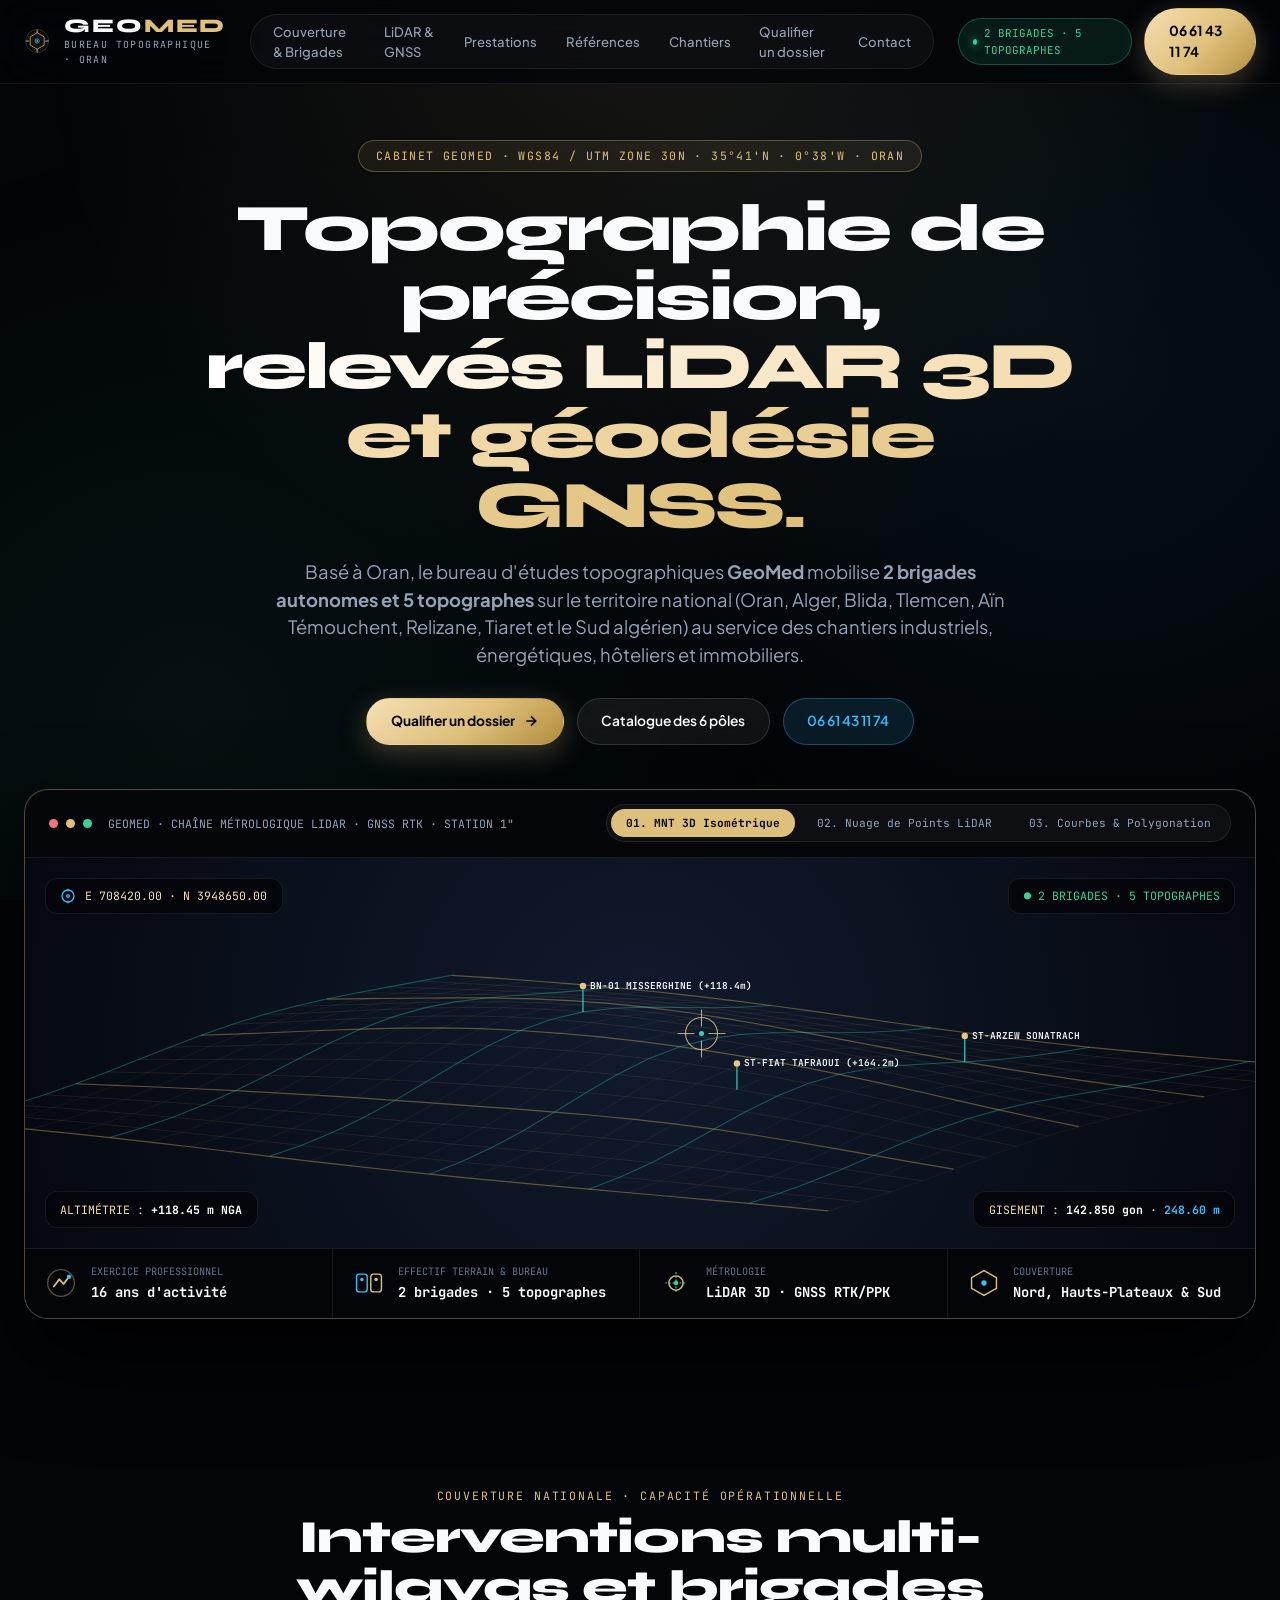
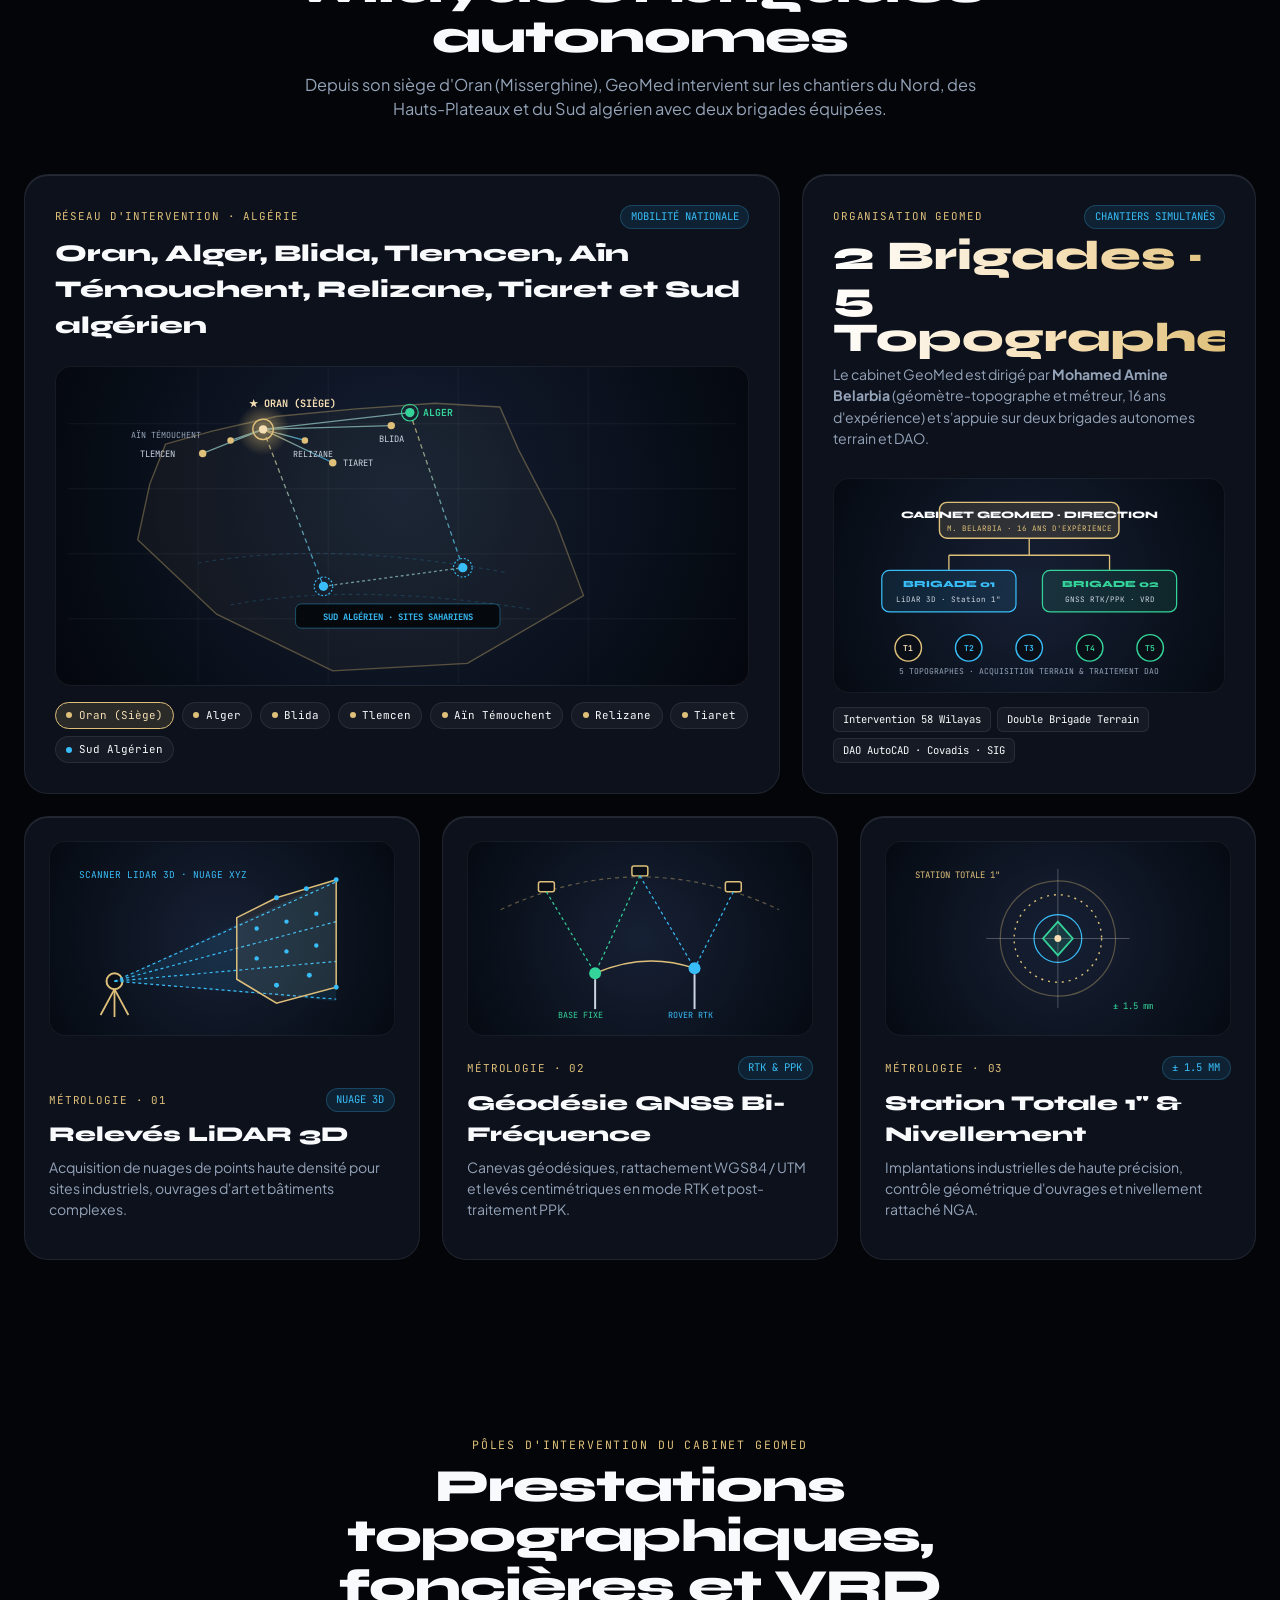
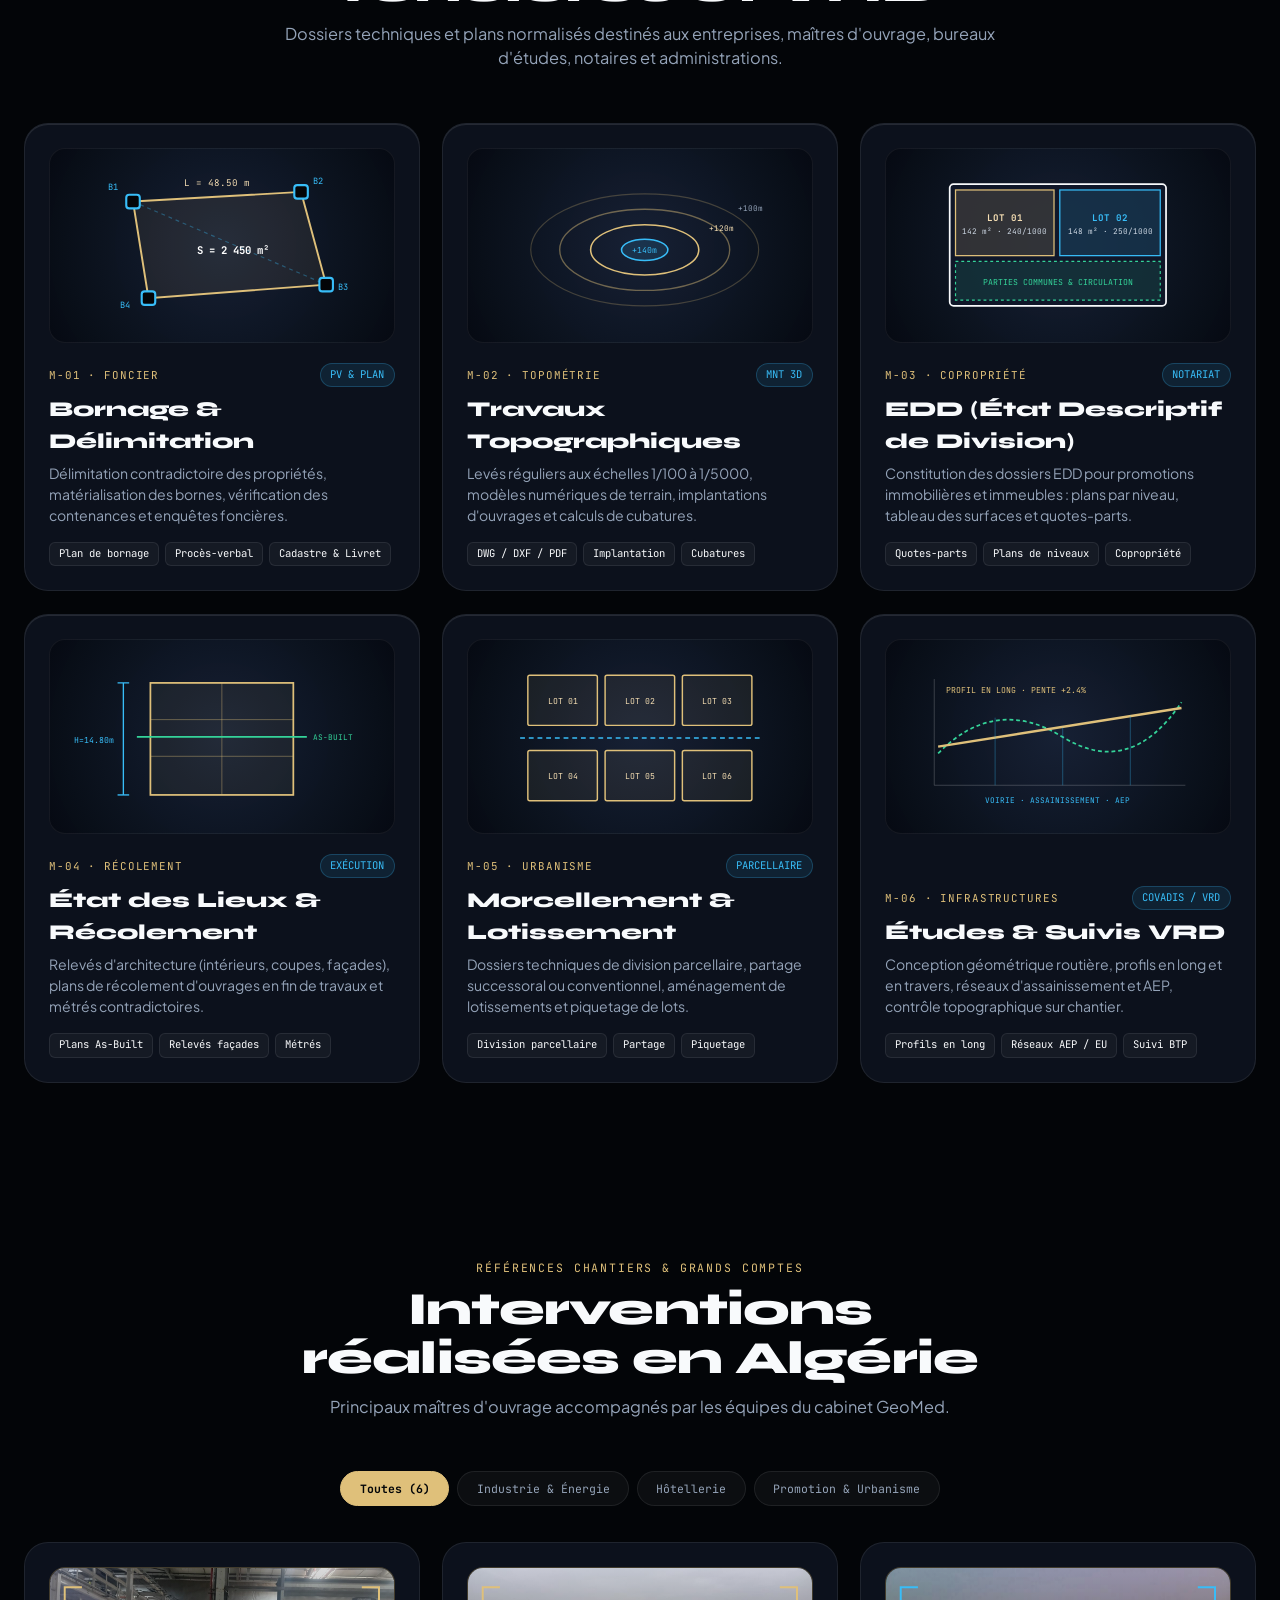
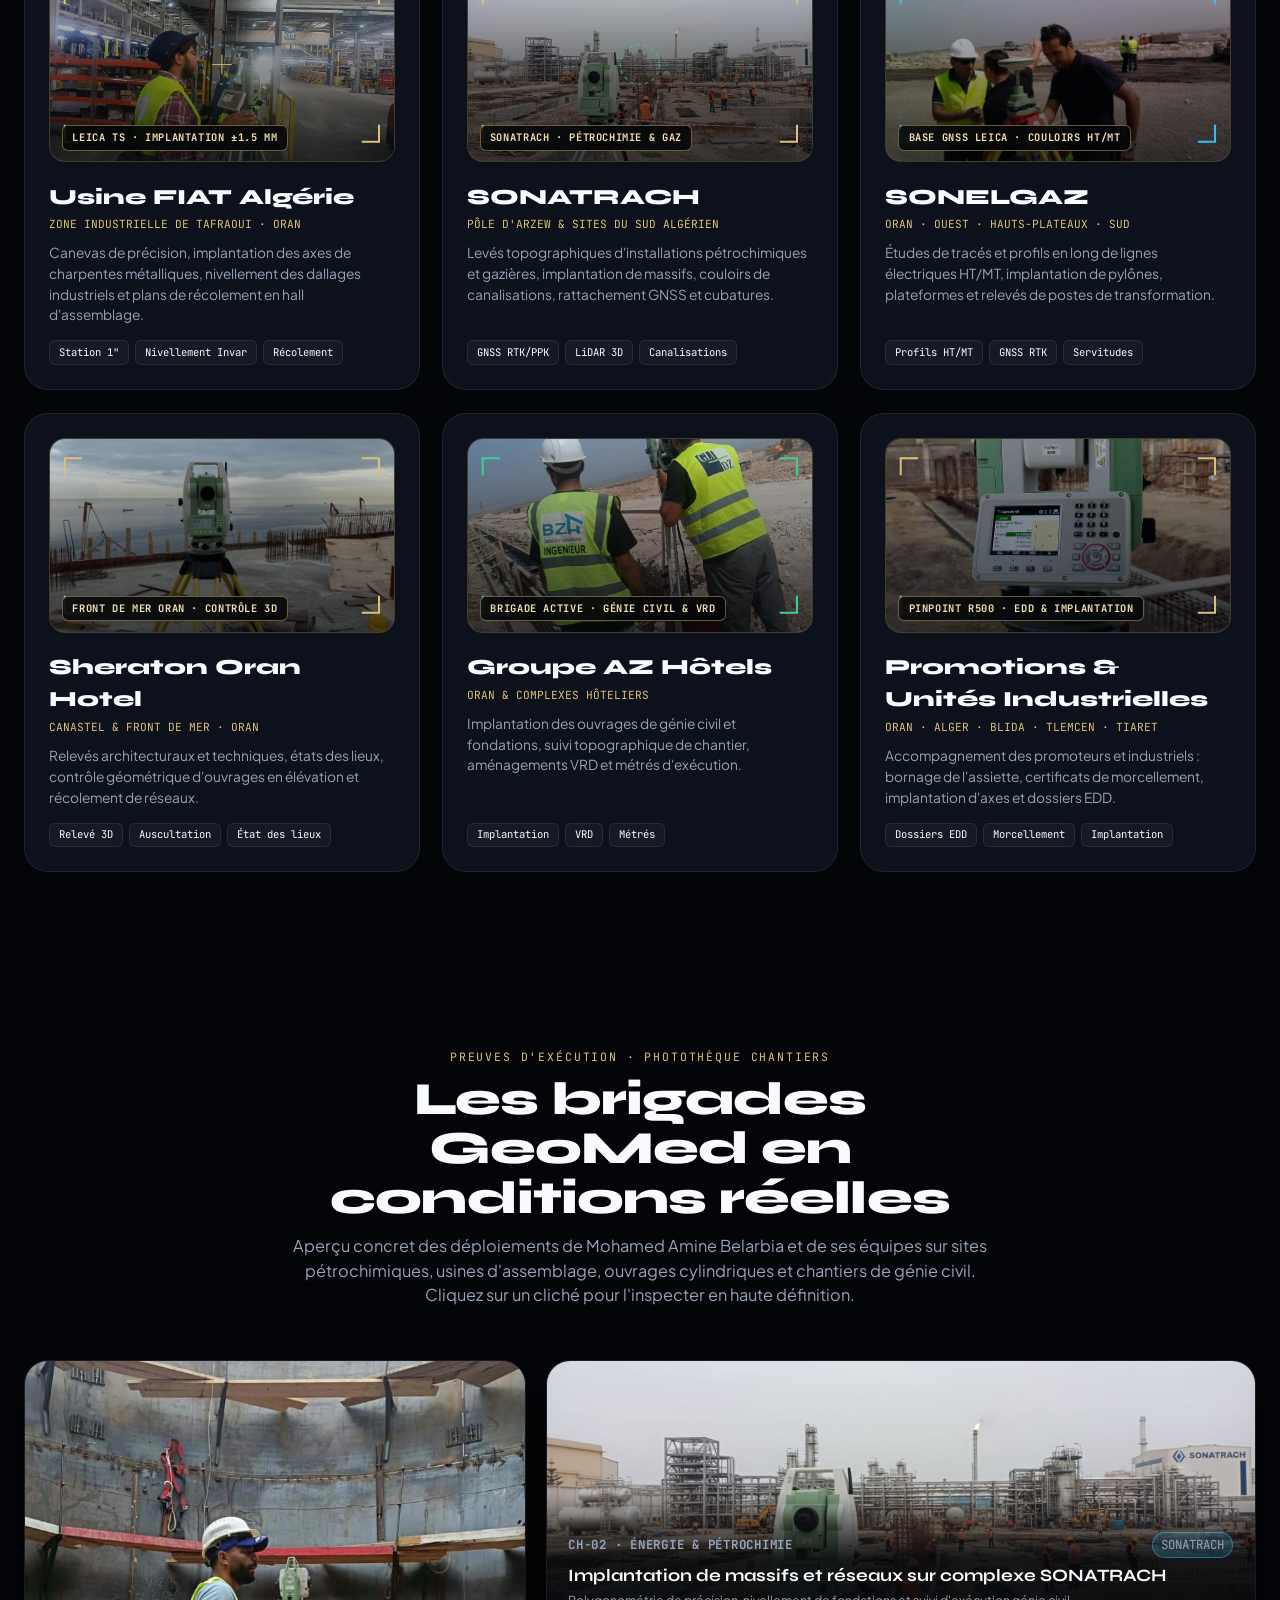
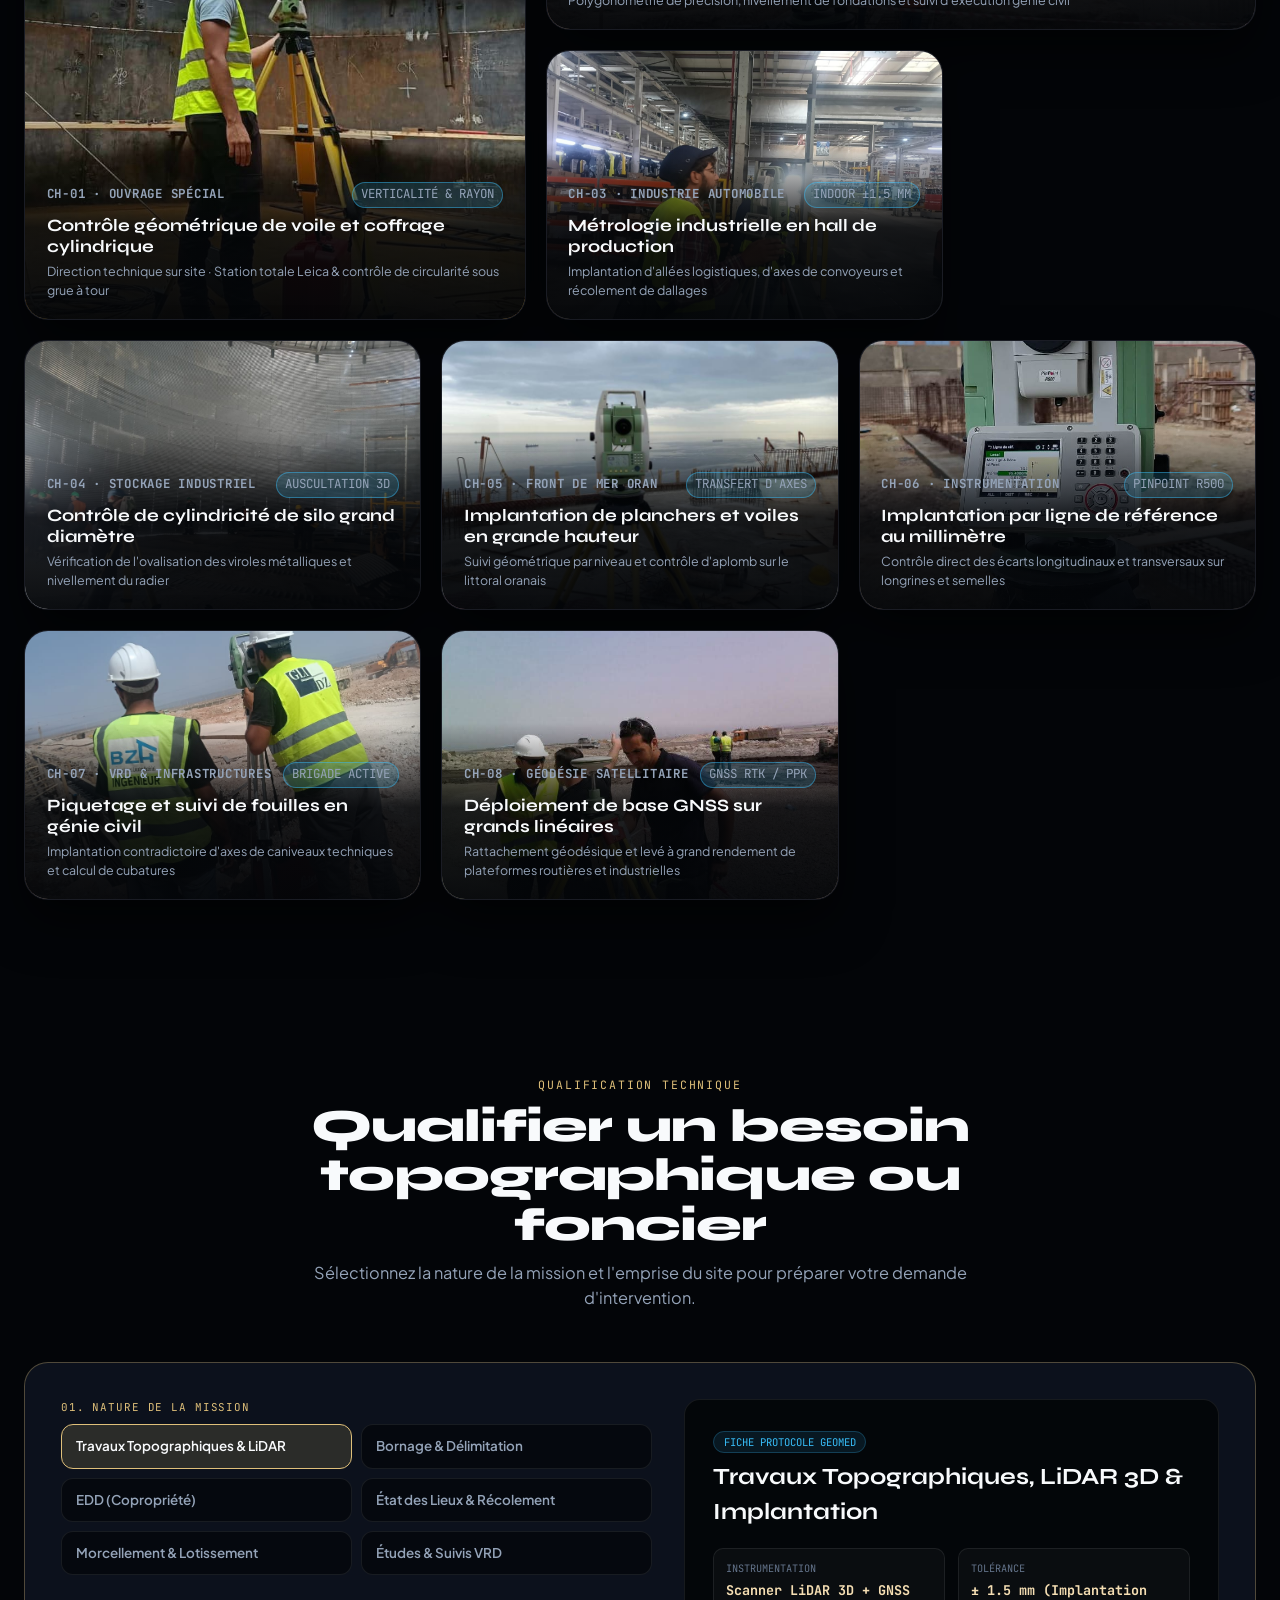
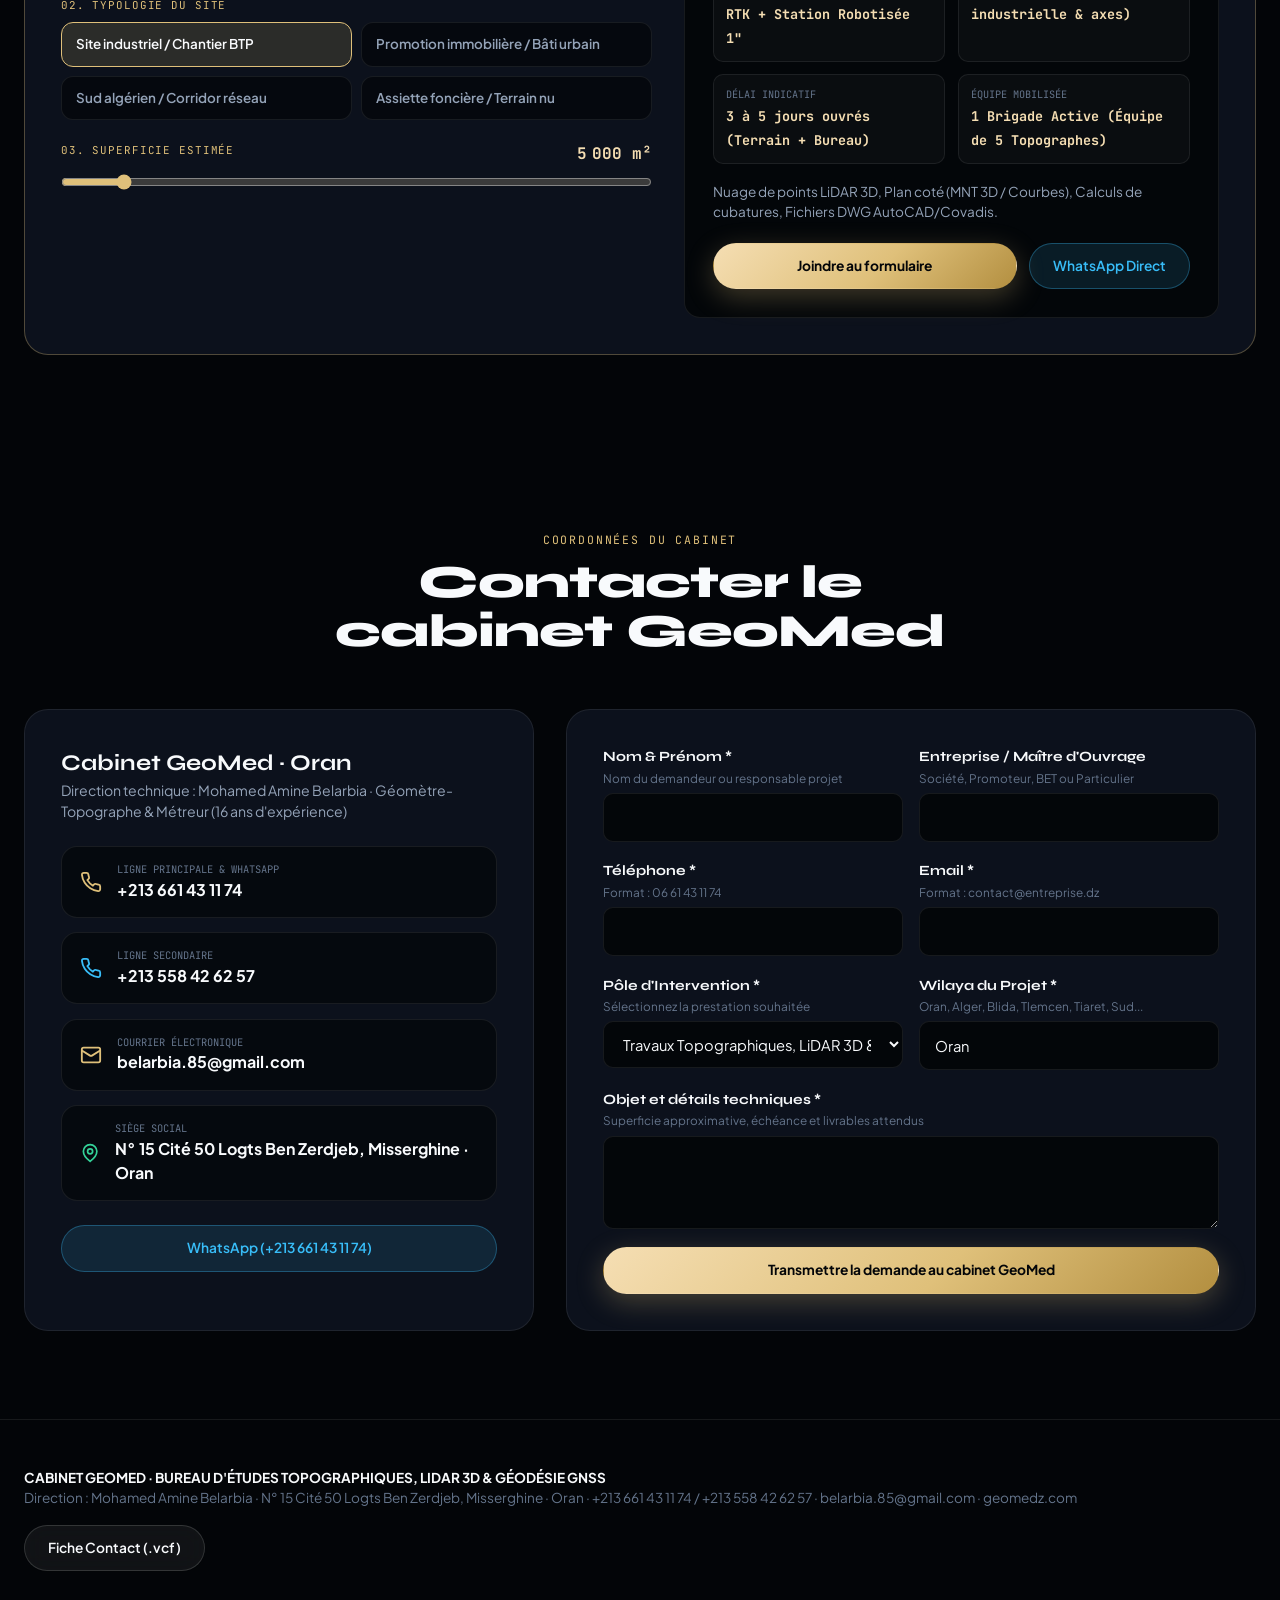
==== index.html @ 58c658e8 "Add 8 real field intervention photos and interactive lightbox gallery" ====
<!DOCTYPE html>
<html lang="fr">
<head>
  <meta charset="UTF-8">
  <meta name="viewport" content="width=device-width, initial-scale=1.0">
  <title>GeoMed · Bureau d'Études Topographiques, LiDAR 3D & Géodésie GNSS à Oran | geomedz.com</title>
  <meta name="description" content="Cabinet GeoMed à Oran : bureau d'études topographiques, relevés LiDAR 3D, géodésie GNSS RTK/PPK, bornage, EDD, morcellement et études VRD. 16 ans d'expérience, 2 brigades et 5 topographes intervenant à Oran, Alger, Blida, Tlemcen, Aïn Témouchent, Relizane, Tiaret et dans le Sud algérien.">
  <link rel="canonical" href="https://geomedz.com/">
  <link rel="preconnect" href="https://fonts.googleapis.com">
  <link rel="preconnect" href="https://fonts.gstatic.com" crossorigin>
  <link href="https://fonts.googleapis.com/css2?family=JetBrains+Mono:wght@400;600;700&family=Plus+Jakarta+Sans:wght@400;500;600;700&family=Syne:wght@700;800&display=swap" rel="stylesheet">
  <link rel="stylesheet" href="styles.css">
</head>
<body>

  <header class="site-header">
    <div class="container header-inner">
      <a href="#top" class="brand-lockup" aria-label="GeoMed · Bureau d'Études Topographiques à Oran">
        <svg class="brand-mark-svg" viewBox="0 0 64 64" fill="none" aria-hidden="true">
          <circle cx="32" cy="32" r="28" stroke="#DFC07A" stroke-width="1.2" opacity="0.45"/>
          <circle cx="32" cy="32" r="22" stroke="#DFC07A" stroke-width="1" stroke-dasharray="2 3" opacity="0.75"/>
          <polygon points="32,12 49,22 49,42 32,52 15,42 15,22" stroke="#DFC07A" stroke-width="1.8" fill="rgba(223,192,122,0.08)"/>
          <line x1="32" y1="4" x2="32" y2="12" stroke="#F5DEB3" stroke-width="1.8"/>
          <line x1="32" y1="52" x2="32" y2="60" stroke="#F5DEB3" stroke-width="1.8"/>
          <line x1="4" y1="32" x2="12" y2="32" stroke="#F5DEB3" stroke-width="1.8"/>
          <line x1="52" y1="32" x2="60" y2="32" stroke="#F5DEB3" stroke-width="1.8"/>
          <circle cx="32" cy="32" r="5" fill="#030508" stroke="#38BDF8" stroke-width="2"/>
          <circle cx="32" cy="32" r="2" fill="#F5DEB3"/>
        </svg>
        <div>
          <div class="brand-title">GEO<span>MED</span></div>
          <span class="brand-sub">BUREAU TOPOGRAPHIQUE · ORAN</span>
        </div>
      </a>

      <nav class="main-nav" aria-label="Navigation principale">
        <a href="#territoire" class="nav-link">Couverture &amp; Brigades</a>
        <a href="#lidar-gnss" class="nav-link">LiDAR &amp; GNSS</a>
        <a href="#services" class="nav-link">Prestations</a>
        <a href="#references" class="nav-link">Références</a>
        <a href="#terrain" class="nav-link">Chantiers</a>
        <a href="#qualifier" class="nav-link">Qualifier un dossier</a>
        <a href="#contact" class="nav-link">Contact</a>
      </nav>

      <div class="header-actions">
        <div class="live-pill">
          <span class="live-dot"></span>
          <span>2 BRIGADES · 5 TOPOGRAPHES</span>
        </div>
        <a href="tel:+213661431174" class="btn btn-gold">
          <span>06 61 43 11 74</span>
        </a>
      </div>
    </div>
  </header>

  <main id="top">
    <section class="hero-section">
      <div class="container">
        <div class="hero-top-center">
          <div class="hero-badge">
            <span>CABINET GEOMED · WGS84 / UTM ZONE 30N · 35°41'N · 0°38'W · ORAN</span>
          </div>

          <h1 class="hero-display-title">
            Topographie de précision,<br>
            <span class="grad-gold">relevés LiDAR 3D et géodésie GNSS.</span>
          </h1>

          <p class="hero-subtitle">
            Basé à Oran, le bureau d'études topographiques <strong>GeoMed</strong> mobilise <strong>2 brigades autonomes et 5 topographes</strong> sur le territoire national (Oran, Alger, Blida, Tlemcen, Aïn Témouchent, Relizane, Tiaret et le Sud algérien) au service des chantiers industriels, énergétiques, hôteliers et immobiliers.
          </p>

          <div class="hero-cta-row">
            <a href="#qualifier" class="btn btn-gold">
              <span>Qualifier un dossier</span>
              <svg width="16" height="16" viewBox="0 0 24 24" fill="none" stroke="currentColor" stroke-width="2.4"><path d="M5 12h14M12 5l7 7-7 7"/></svg>
            </a>
            <a href="#services" class="btn btn-glass">
              <span>Catalogue des 6 pôles</span>
            </a>
            <a href="tel:+213661431174" class="btn btn-cyan">
              <span>06 61 43 11 74</span>
            </a>
          </div>
        </div>

        <div class="hero-stage-frame">
          <div class="stage-toolbar">
            <div class="stage-dots">
              <i style="background:#fb7185;"></i>
              <i style="background:#dfc07a;"></i>
              <i style="background:#34d399;"></i>
              <span style="margin-left:0.5rem;">GEOMED · CHAÎNE MÉTROLOGIQUE LIDAR · GNSS RTK · STATION 1"</span>
            </div>

            <div class="mode-switcher" role="tablist" aria-label="Modes de visualisation géodésique">
              <button type="button" class="mode-btn active" data-console-mode="mnt3d">01. MNT 3D Isométrique</button>
              <button type="button" class="mode-btn" data-console-mode="lidar">02. Nuage de Points LiDAR</button>
              <button type="button" class="mode-btn" data-console-mode="cad">03. Courbes &amp; Polygonation</button>
            </div>
          </div>

          <div class="stage-canvas-wrap">
            <canvas id="topo-canvas" aria-label="Visualiseur interactif 3D MNT, LiDAR et Courbes de niveau"></canvas>

            <div class="stage-hud-overlay">
              <div class="stage-hud-top">
                <div class="hud-glass-chip">
                  <svg width="16" height="16" viewBox="0 0 24 24" fill="none" stroke="#38BDF8" stroke-width="2"><circle cx="12" cy="12" r="9"/><circle cx="12" cy="12" r="2"/><line x1="12" y1="1" x2="12" y2="5"/><line x1="12" y1="19" x2="12" y2="23"/></svg>
                  <span id="hud-utm-coords">E 708420.00 · N 3948650.00</span>
                </div>
                <div class="hud-glass-chip" style="color:var(--emerald);">
                  <span>● 2 BRIGADES · 5 TOPOGRAPHES</span>
                </div>
              </div>

              <div class="stage-hud-top" style="align-items:flex-end;">
                <div class="hud-glass-chip">
                  <span>ALTIMÉTRIE : <strong id="hud-alt-val" style="color:#fff;">+118.45 m NGA</strong></span>
                </div>
                <div class="hud-glass-chip">
                  <span>GISEMENT : <strong id="hud-azimuth-val" style="color:#fff;">142.850 gon</strong> · <strong id="hud-dist-val" style="color:var(--cyan);">248.60 m</strong></span>
                </div>
              </div>
            </div>
          </div>

          <div class="stage-telemetry-bar">
            <div class="tele-box">
              <svg class="tele-icon-svg" viewBox="0 0 36 36" fill="none">
                <circle cx="18" cy="18" r="15" stroke="#DFC07A" stroke-width="1.5" opacity="0.4"/>
                <path d="M10 22L16 14L21 19L27 11" stroke="#DFC07A" stroke-width="2" stroke-linecap="round"/>
                <circle cx="27" cy="11" r="2.5" fill="#38BDF8"/>
              </svg>
              <div class="tele-meta">
                <small>Exercice professionnel</small>
                <strong>16 ans d'activité</strong>
              </div>
            </div>

            <div class="tele-box">
              <svg class="tele-icon-svg" viewBox="0 0 36 36" fill="none">
                <rect x="4" y="8" width="12" height="20" rx="3" stroke="#38BDF8" stroke-width="1.6"/>
                <rect x="20" y="8" width="12" height="20" rx="3" stroke="#DFC07A" stroke-width="1.6"/>
                <circle cx="10" cy="14" r="2" fill="#38BDF8"/>
                <circle cx="26" cy="14" r="2" fill="#DFC07A"/>
              </svg>
              <div class="tele-meta">
                <small>Effectif terrain &amp; bureau</small>
                <strong>2 brigades · 5 topographes</strong>
              </div>
            </div>

            <div class="tele-box">
              <svg class="tele-icon-svg" viewBox="0 0 36 36" fill="none">
                <path d="M6 18H30M18 6V30" stroke="#34D399" stroke-width="1.4" stroke-dasharray="2 2"/>
                <circle cx="18" cy="18" r="8" stroke="#DFC07A" stroke-width="1.6"/>
                <circle cx="18" cy="18" r="2.5" fill="#34D399"/>
              </svg>
              <div class="tele-meta">
                <small>Métrologie</small>
                <strong>LiDAR 3D · GNSS RTK/PPK</strong>
              </div>
            </div>

            <div class="tele-box">
              <svg class="tele-icon-svg" viewBox="0 0 36 36" fill="none">
                <polygon points="18,4 32,12 32,24 18,32 4,24 4,12" stroke="#DFC07A" stroke-width="1.6"/>
                <circle cx="18" cy="18" r="3" fill="#38BDF8"/>
              </svg>
              <div class="tele-meta">
                <small>Couverture</small>
                <strong>Nord, Hauts-Plateaux &amp; Sud</strong>
              </div>
            </div>
          </div>
        </div>
      </div>
    </section>

    <section id="territoire" class="section">
      <div class="container">
        <div class="section-head">
          <span class="section-eyebrow">Couverture Nationale · Capacité Opérationnelle</span>
          <h2 class="section-title">Interventions multi-wilayas et brigades autonomes</h2>
          <p class="section-sub">
            Depuis son siège d'Oran (Misserghine), GeoMed intervient sur les chantiers du Nord, des Hauts-Plateaux et du Sud algérien avec deux brigades équipées.
          </p>
        </div>

        <div class="apple-bento-asymmetric">
          <article class="bento-feature-box scroll-reveal">
            <div class="visual-card-top-meta">
              <span class="visual-pill-code">RÉSEAU D'INTERVENTION · ALGÉRIE</span>
              <span class="visual-pill-spec">MOBILITÉ NATIONALE</span>
            </div>

            <h3 class="visual-card-title" style="font-size:1.5rem;">Oran, Alger, Blida, Tlemcen, Aïn Témouchent, Relizane, Tiaret et Sud algérien</h3>

            <div class="algeria-map-stage">
              <svg viewBox="0 0 720 340" fill="none" aria-label="Carte vectorielle des interventions GeoMed en Algérie">
                <defs>
                  <radialGradient id="oranGlow" cx="50%" cy="50%" r="50%">
                    <stop offset="0%" stop-color="#DFC07A" stop-opacity="0.55"/>
                    <stop offset="100%" stop-color="#DFC07A" stop-opacity="0"/>
                  </radialGradient>
                  <linearGradient id="beamGrad" x1="0%" y1="0%" x2="100%" y2="100%">
                    <stop offset="0%" stop-color="#DFC07A"/>
                    <stop offset="100%" stop-color="#38BDF8"/>
                  </linearGradient>
                </defs>

                <g stroke="rgba(255,255,255,0.05)" stroke-width="1">
                  <line x1="0" y1="60" x2="720" y2="60"/>
                  <line x1="0" y1="130" x2="720" y2="130"/>
                  <line x1="0" y1="200" x2="720" y2="200"/>
                  <line x1="0" y1="270" x2="720" y2="270"/>
                  <line x1="140" y1="0" x2="140" y2="340"/>
                  <line x1="280" y1="0" x2="280" y2="340"/>
                  <line x1="420" y1="0" x2="420" y2="340"/>
                  <line x1="560" y1="0" x2="560" y2="340"/>
                </g>

                <path d="M105,82 L155,68 L225,52 L310,44 L395,38 L465,42 L485,88 L525,165 L555,245 L430,318 L285,326 L160,265 L75,185 L88,125 Z"
                      fill="rgba(223,192,122,0.04)" stroke="rgba(223,192,122,0.35)" stroke-width="1.5"/>

                <path d="M140,210 Q280,185 470,220" stroke="rgba(56,189,248,0.18)" stroke-width="1.2" stroke-dasharray="4 4"/>
                <path d="M175,255 Q310,230 500,260" stroke="rgba(56,189,248,0.18)" stroke-width="1.2" stroke-dasharray="4 4"/>

                <g stroke="url(#beamGrad)" stroke-width="1.4" opacity="0.78">
                  <line x1="210" y1="66" x2="145" y2="92"/>
                  <line x1="210" y1="66" x2="175" y2="78"/>
                  <line x1="210" y1="66" x2="255" y2="78"/>
                  <line x1="210" y1="66" x2="285" y2="102"/>
                  <line x1="210" y1="66" x2="348" y2="62"/>
                  <line x1="210" y1="66" x2="368" y2="48"/>
                  <line x1="210" y1="66" x2="275" y2="235" stroke-dasharray="5 4"/>
                  <line x1="368" y1="48" x2="425" y2="215" stroke-dasharray="5 4"/>
                  <line x1="275" y1="235" x2="425" y2="215" stroke-dasharray="3 3"/>
                </g>

                <circle cx="210" cy="66" r="28" fill="url(#oranGlow)"/>
                <circle cx="210" cy="66" r="11" stroke="#DFC07A" stroke-width="1.5"/>
                <circle cx="210" cy="66" r="4.5" fill="#F5DEB3"/>
                <text x="195" y="42" font-family="'JetBrains Mono', monospace" font-weight="700" font-size="11" fill="#F5DEB3">★ ORAN (SIÈGE)</text>

                <circle cx="145" cy="92" r="4" fill="#DFC07A"/>
                <text x="78" y="96" font-family="'JetBrains Mono', monospace" font-size="9.5" fill="#CBD5E1">TLEMCEN</text>

                <circle cx="175" cy="78" r="3.5" fill="#DFC07A"/>
                <text x="68" y="75" font-family="'JetBrains Mono', monospace" font-size="9" fill="#94A3B8">AÏN TÉMOUCHENT</text>

                <circle cx="255" cy="78" r="3.5" fill="#DFC07A"/>
                <text x="242" y="96" font-family="'JetBrains Mono', monospace" font-size="9" fill="#CBD5E1">RELIZANE</text>

                <circle cx="285" cy="102" r="4" fill="#DFC07A"/>
                <text x="296" y="106" font-family="'JetBrains Mono', monospace" font-size="9.5" fill="#CBD5E1">TIARET</text>

                <circle cx="348" cy="62" r="4" fill="#DFC07A"/>
                <text x="335" y="80" font-family="'JetBrains Mono', monospace" font-size="9.5" fill="#CBD5E1">BLIDA</text>

                <circle cx="368" cy="48" r="5" fill="#34D399"/>
                <circle cx="368" cy="48" r="9" stroke="#34D399" stroke-width="1.2"/>
                <text x="382" y="52" font-family="'JetBrains Mono', monospace" font-weight="700" font-size="10.5" fill="#34D399">ALGER</text>

                <g>
                  <circle cx="275" cy="235" r="5" fill="#38BDF8"/>
                  <circle cx="275" cy="235" r="10" stroke="#38BDF8" stroke-width="1.2" stroke-dasharray="2 2"/>
                  <circle cx="425" cy="215" r="5" fill="#38BDF8"/>
                  <circle cx="425" cy="215" r="10" stroke="#38BDF8" stroke-width="1.2" stroke-dasharray="2 2"/>
                  <rect x="245" y="254" width="220" height="26" rx="6" fill="rgba(3,5,8,0.85)" stroke="rgba(56,189,248,0.4)"/>
                  <text x="355" y="271" text-anchor="middle" font-family="'JetBrains Mono', monospace" font-weight="700" font-size="9.5" fill="#38BDF8">SUD ALGÉRIEN · SITES SAHARIENS</text>
                </g>
              </svg>
            </div>

            <div class="wilaya-pills-strip">
              <span class="wilaya-pill hq"><i></i>Oran (Siège)</span>
              <span class="wilaya-pill"><i></i>Alger</span>
              <span class="wilaya-pill"><i></i>Blida</span>
              <span class="wilaya-pill"><i></i>Tlemcen</span>
              <span class="wilaya-pill"><i></i>Aïn Témouchent</span>
              <span class="wilaya-pill"><i></i>Relizane</span>
              <span class="wilaya-pill"><i></i>Tiaret</span>
              <span class="wilaya-pill sahara"><i></i>Sud Algérien</span>
            </div>
          </article>

          <article class="bento-feature-box scroll-reveal">
            <div>
              <div class="visual-card-top-meta">
                <span class="visual-pill-code">ORGANISATION GEOMED</span>
                <span class="visual-pill-spec">CHANTIERS SIMULTANÉS</span>
              </div>
              <div class="big-apple-stat" style="margin-block:0.35rem;">2 Brigades · 5 Topographes</div>
              <p class="visual-card-caption">
                Le cabinet GeoMed est dirigé par <strong>Mohamed Amine Belarbia</strong> (géomètre-topographe et métreur, 16 ans d'expérience) et s'appuie sur deux brigades autonomes terrain et DAO.
              </p>
            </div>

            <div class="svg-diagram-stage" style="height:215px; margin-block:0.75rem;">
              <svg viewBox="0 0 360 200" fill="none" aria-label="Organigramme technique GeoMed : 2 brigades et 5 topographes">
                <rect x="85" y="12" width="190" height="38" rx="8" fill="rgba(223,192,122,0.14)" stroke="#DFC07A" stroke-width="1.5"/>
                <text x="180" y="29" text-anchor="middle" font-family="'Syne', sans-serif" font-weight="800" font-size="10.5" fill="#F8FAFC">CABINET GEOMED · DIRECTION</text>
                <text x="180" y="42" text-anchor="middle" font-family="'JetBrains Mono', monospace" font-size="8" fill="#DFC07A">M. BELARBIA · 16 ANS D'EXPÉRIENCE</text>

                <path d="M180,50 L180,68 M95,68 L265,68 M95,68 L95,84 M265,68 L265,84" stroke="#DFC07A" stroke-width="1.4"/>

                <rect x="24" y="84" width="142" height="44" rx="8" fill="rgba(56,189,248,0.1)" stroke="#38BDF8" stroke-width="1.3"/>
                <text x="95" y="102" text-anchor="middle" font-family="'Syne', sans-serif" font-weight="800" font-size="10" fill="#38BDF8">BRIGADE 01</text>
                <text x="95" y="117" text-anchor="middle" font-family="'JetBrains Mono', monospace" font-size="8" fill="#CBD5E1">LiDAR 3D · Station 1"</text>

                <rect x="194" y="84" width="142" height="44" rx="8" fill="rgba(52,211,153,0.1)" stroke="#34D399" stroke-width="1.3"/>
                <text x="265" y="102" text-anchor="middle" font-family="'Syne', sans-serif" font-weight="800" font-size="10" fill="#34D399">BRIGADE 02</text>
                <text x="265" y="117" text-anchor="middle" font-family="'JetBrains Mono', monospace" font-size="8" fill="#CBD5E1">GNSS RTK/PPK · VRD</text>

                <g transform="translate(0, 148)">
                  <circle cx="52" cy="18" r="14" fill="#0A0E17" stroke="#DFC07A" stroke-width="1.5"/>
                  <text x="52" y="21" text-anchor="middle" font-family="'JetBrains Mono', monospace" font-size="8.5" font-weight="700" fill="#F5DEB3">T1</text>

                  <circle cx="116" cy="18" r="14" fill="#0A0E17" stroke="#38BDF8" stroke-width="1.5"/>
                  <text x="116" y="21" text-anchor="middle" font-family="'JetBrains Mono', monospace" font-size="8.5" font-weight="700" fill="#38BDF8">T2</text>

                  <circle cx="180" cy="18" r="14" fill="#0A0E17" stroke="#38BDF8" stroke-width="1.5"/>
                  <text x="180" y="21" text-anchor="middle" font-family="'JetBrains Mono', monospace" font-size="8.5" font-weight="700" fill="#38BDF8">T3</text>

                  <circle cx="244" cy="18" r="14" fill="#0A0E17" stroke="#34D399" stroke-width="1.5"/>
                  <text x="244" y="21" text-anchor="middle" font-family="'JetBrains Mono', monospace" font-size="8.5" font-weight="700" fill="#34D399">T4</text>

                  <circle cx="308" cy="18" r="14" fill="#0A0E17" stroke="#34D399" stroke-width="1.5"/>
                  <text x="308" y="21" text-anchor="middle" font-family="'JetBrains Mono', monospace" font-size="8.5" font-weight="700" fill="#34D399">T5</text>

                  <text x="180" y="46" text-anchor="middle" font-family="'JetBrains Mono', monospace" font-size="8.5" fill="#94A3B8">5 TOPOGRAPHES · ACQUISITION TERRAIN &amp; TRAITEMENT DAO</text>
                </g>
              </svg>
            </div>

            <div class="visual-micro-tags">
              <span>Intervention 58 Wilayas</span>
              <span>Double Brigade Terrain</span>
              <span>DAO AutoCAD · Covadis · SIG</span>
            </div>
          </article>
        </div>

        <div id="lidar-gnss" class="apple-bento-3col">
          <article class="visual-card scroll-reveal">
            <div class="svg-diagram-stage">
              <svg viewBox="0 0 320 170" fill="none" aria-label="Schéma SVG Scanner LiDAR 3D">
                <circle cx="52" cy="128" r="8" fill="#0A0E17" stroke="#DFC07A" stroke-width="2"/>
                <line x1="52" y1="136" x2="38" y2="162" stroke="#DFC07A" stroke-width="1.8"/>
                <line x1="52" y1="136" x2="66" y2="162" stroke="#DFC07A" stroke-width="1.8"/>
                <line x1="52" y1="136" x2="52" y2="164" stroke="#DFC07A" stroke-width="1.8"/>
                <polygon points="52,128 275,24 275,148" fill="rgba(56,189,248,0.1)"/>
                <line x1="52" y1="128" x2="275" y2="28" stroke="#38BDF8" stroke-width="1.2" stroke-dasharray="3 3"/>
                <line x1="52" y1="128" x2="275" y2="68" stroke="#38BDF8" stroke-width="1.2" stroke-dasharray="3 3"/>
                <line x1="52" y1="128" x2="275" y2="108" stroke="#38BDF8" stroke-width="1.2" stroke-dasharray="3 3"/>
                <line x1="52" y1="128" x2="275" y2="146" stroke="#38BDF8" stroke-width="1.2" stroke-dasharray="3 3"/>
                <polygon points="215,44 275,26 275,134 215,150 175,126 175,64" stroke="#DFC07A" stroke-width="1.5" fill="rgba(223,192,122,0.08)"/>
                <g fill="#38BDF8">
                  <circle cx="215" cy="44" r="2.5"/><circle cx="245" cy="35" r="2.5"/><circle cx="275" cy="26" r="2.5"/>
                  <circle cx="195" cy="75" r="2.2"/><circle cx="225" cy="68" r="2.2"/><circle cx="255" cy="60" r="2.2"/>
                  <circle cx="195" cy="105" r="2.2"/><circle cx="225" cy="98" r="2.2"/><circle cx="255" cy="92" r="2.2"/>
                  <circle cx="215" cy="132" r="2.5"/><circle cx="248" cy="122" r="2.5"/><circle cx="275" cy="134" r="2.5"/>
                </g>
                <text x="16" y="24" font-family="'JetBrains Mono', monospace" font-size="9.5" fill="#38BDF8">SCANNER LIDAR 3D · NUAGE XYZ</text>
              </svg>
            </div>
            <div>
              <div class="visual-card-top-meta">
                <span class="visual-pill-code">MÉTROLOGIE · 01</span>
                <span class="visual-pill-spec">NUAGE 3D</span>
              </div>
              <h3 class="visual-card-title">Relevés LiDAR 3D</h3>
              <p class="visual-card-caption">Acquisition de nuages de points haute densité pour sites industriels, ouvrages d'art et bâtiments complexes.</p>
            </div>
          </article>

          <article class="visual-card scroll-reveal">
            <div class="svg-diagram-stage">
              <svg viewBox="0 0 320 170" fill="none" aria-label="Schéma SVG Géodésie Satellitaire GNSS RTK">
                <path d="M20,56 Q160,-10 300,56" stroke="rgba(223,192,122,0.4)" stroke-width="1.2" stroke-dasharray="4 4"/>
                <g stroke="#DFC07A" stroke-width="1.5" fill="#0A0E17">
                  <rect x="58" y="28" width="16" height="10" rx="2"/>
                  <rect x="152" y="12" width="16" height="10" rx="2"/>
                  <rect x="246" y="28" width="16" height="10" rx="2"/>
                </g>
                <line x1="66" y1="38" x2="115" y2="120" stroke="#34D399" stroke-width="1.2" stroke-dasharray="3 3"/>
                <line x1="160" y1="22" x2="115" y2="120" stroke="#34D399" stroke-width="1.2" stroke-dasharray="3 3"/>
                <line x1="160" y1="22" x2="215" y2="115" stroke="#38BDF8" stroke-width="1.2" stroke-dasharray="3 3"/>
                <line x1="254" y1="38" x2="215" y2="115" stroke="#38BDF8" stroke-width="1.2" stroke-dasharray="3 3"/>
                <path d="M115,120 Q165,98 215,115" stroke="#DFC07A" stroke-width="1.6"/>
                <circle cx="115" cy="120" r="6" fill="#34D399"/>
                <line x1="115" y1="126" x2="115" y2="156" stroke="#CBD5E1" stroke-width="2"/>
                <circle cx="215" cy="115" r="6" fill="#38BDF8"/>
                <line x1="215" y1="121" x2="215" y2="156" stroke="#CBD5E1" stroke-width="2"/>
                <text x="78" y="165" font-family="'JetBrains Mono', monospace" font-size="8.5" fill="#34D399">BASE FIXE</text>
                <text x="188" y="165" font-family="'JetBrains Mono', monospace" font-size="8.5" fill="#38BDF8">ROVER RTK</text>
              </svg>
            </div>
            <div>
              <div class="visual-card-top-meta">
                <span class="visual-pill-code">MÉTROLOGIE · 02</span>
                <span class="visual-pill-spec">RTK &amp; PPK</span>
              </div>
              <h3 class="visual-card-title">Géodésie GNSS Bi-Fréquence</h3>
              <p class="visual-card-caption">Canevas géodésiques, rattachement WGS84 / UTM et levés centimétriques en mode RTK et post-traitement PPK.</p>
            </div>
          </article>

          <article class="visual-card scroll-reveal">
            <div class="svg-diagram-stage">
              <svg viewBox="0 0 320 170" fill="none" aria-label="Schéma SVG Station Totale Robotisée 1 seconde">
                <circle cx="160" cy="85" r="58" stroke="rgba(223,192,122,0.35)" stroke-width="1.2"/>
                <circle cx="160" cy="85" r="44" stroke="#DFC07A" stroke-width="1.4" stroke-dasharray="2 5"/>
                <circle cx="160" cy="85" r="24" stroke="#38BDF8" stroke-width="1.2"/>
                <line x1="88" y1="85" x2="232" y2="85" stroke="rgba(255,255,255,0.25)" stroke-width="1"/>
                <line x1="160" y1="15" x2="160" y2="155" stroke="rgba(255,255,255,0.25)" stroke-width="1"/>
                <polygon points="160,68 175,85 160,102 145,85" stroke="#34D399" stroke-width="1.8" fill="rgba(52,211,153,0.14)"/>
                <circle cx="160" cy="85" r="3.5" fill="#F5DEB3"/>
                <text x="16" y="24" font-family="'JetBrains Mono', monospace" font-size="9" fill="#DFC07A">STATION TOTALE 1"</text>
                <text x="215" y="156" font-family="'JetBrains Mono', monospace" font-size="9" fill="#34D399">± 1.5 mm</text>
              </svg>
            </div>
            <div>
              <div class="visual-card-top-meta">
                <span class="visual-pill-code">MÉTROLOGIE · 03</span>
                <span class="visual-pill-spec">± 1.5 MM</span>
              </div>
              <h3 class="visual-card-title">Station Totale 1" &amp; Nivellement</h3>
              <p class="visual-card-caption">Implantations industrielles de haute précision, contrôle géométrique d'ouvrages et nivellement rattaché NGA.</p>
            </div>
          </article>
        </div>
      </div>
    </section>

    <section id="services" class="section">
      <div class="container">
        <div class="section-head">
          <span class="section-eyebrow">Pôles d'Intervention du Cabinet GeoMed</span>
          <h2 class="section-title">Prestations topographiques, foncières et VRD</h2>
          <p class="section-sub">
            Dossiers techniques et plans normalisés destinés aux entreprises, maîtres d'ouvrage, bureaux d'études, notaires et administrations.
          </p>
        </div>

        <div class="visual-bento-grid">
          <article class="visual-card scroll-reveal">
            <div class="svg-diagram-stage">
              <svg viewBox="0 0 320 175" fill="none" aria-label="Schéma SVG Bornage et délimitation foncière">
                <polygon points="68,42 242,32 268,128 84,142" fill="rgba(223,192,122,0.08)" stroke="#DFC07A" stroke-width="2"/>
                <line x1="68" y1="42" x2="268" y2="128" stroke="rgba(56,189,248,0.35)" stroke-width="1.2" stroke-dasharray="4 4"/>
                <g fill="#030508" stroke="#38BDF8" stroke-width="2.2">
                  <rect x="61" y="35" width="14" height="14" rx="3"/>
                  <rect x="235" y="25" width="14" height="14" rx="3"/>
                  <rect x="261" y="121" width="14" height="14" rx="3"/>
                  <rect x="77" y="135" width="14" height="14" rx="3"/>
                </g>
                <text x="42" y="30" font-family="'JetBrains Mono', monospace" font-size="9" fill="#38BDF8">B1</text>
                <text x="254" y="24" font-family="'JetBrains Mono', monospace" font-size="9" fill="#38BDF8">B2</text>
                <text x="280" y="134" font-family="'JetBrains Mono', monospace" font-size="9" fill="#38BDF8">B3</text>
                <text x="55" y="152" font-family="'JetBrains Mono', monospace" font-size="9" fill="#38BDF8">B4</text>
                <text x="155" y="26" text-anchor="middle" font-family="'JetBrains Mono', monospace" font-size="9.5" fill="#F5DEB3">L = 48.50 m</text>
                <text x="172" y="96" text-anchor="middle" font-family="'JetBrains Mono', monospace" font-weight="700" font-size="11" fill="#FFFFFF">S = 2 450 m²</text>
              </svg>
            </div>
            <div>
              <div class="visual-card-top-meta">
                <span class="visual-pill-code">M-01 · FONCIER</span>
                <span class="visual-pill-spec">PV &amp; PLAN</span>
              </div>
              <h3 class="visual-card-title">Bornage &amp; Délimitation</h3>
              <p class="visual-card-caption">Délimitation contradictoire des propriétés, matérialisation des bornes, vérification des contenances et enquêtes foncières.</p>
              <div class="visual-micro-tags">
                <span>Plan de bornage</span>
                <span>Procès-verbal</span>
                <span>Cadastre &amp; Livret</span>
              </div>
            </div>
          </article>

          <article class="visual-card scroll-reveal">
            <div class="svg-diagram-stage">
              <svg viewBox="0 0 320 175" fill="none" aria-label="Schéma SVG Travaux Topographiques et Courbes de niveau">
                <ellipse cx="165" cy="92" rx="118" ry="58" stroke="rgba(223,192,122,0.25)" stroke-width="1.2"/>
                <ellipse cx="165" cy="92" rx="88" ry="42" stroke="rgba(223,192,122,0.45)" stroke-width="1.4"/>
                <ellipse cx="165" cy="92" rx="56" ry="26" stroke="#DFC07A" stroke-width="1.6"/>
                <ellipse cx="165" cy="92" rx="24" ry="11" stroke="#38BDF8" stroke-width="1.6" fill="rgba(56,189,248,0.12)"/>
                <text x="165" y="95" text-anchor="middle" font-family="'JetBrains Mono', monospace" font-size="8.5" fill="#38BDF8">+140m</text>
                <text x="232" y="72" font-family="'JetBrains Mono', monospace" font-size="8" fill="#F5DEB3">+120m</text>
                <text x="262" y="52" font-family="'JetBrains Mono', monospace" font-size="8" fill="#94A3B8">+100m</text>
              </svg>
            </div>
            <div>
              <div class="visual-card-top-meta">
                <span class="visual-pill-code">M-02 · TOPOMÉTRIE</span>
                <span class="visual-pill-spec">MNT 3D</span>
              </div>
              <h3 class="visual-card-title">Travaux Topographiques</h3>
              <p class="visual-card-caption">Levés réguliers aux échelles 1/100 à 1/5000, modèles numériques de terrain, implantations d'ouvrages et calculs de cubatures.</p>
              <div class="visual-micro-tags">
                <span>DWG / DXF / PDF</span>
                <span>Implantation</span>
                <span>Cubatures</span>
              </div>
            </div>
          </article>

          <article class="visual-card scroll-reveal">
            <div class="svg-diagram-stage">
              <svg viewBox="0 0 320 175" fill="none" aria-label="Schéma SVG État Descriptif de Division EDD">
                <rect x="48" y="24" width="224" height="126" rx="4" stroke="#F8FAFC" stroke-width="1.8" fill="rgba(15,23,42,0.8)"/>
                <rect x="54" y="30" width="102" height="68" fill="rgba(223,192,122,0.16)" stroke="#DFC07A" stroke-width="1.3"/>
                <text x="105" y="62" text-anchor="middle" font-family="'JetBrains Mono', monospace" font-weight="700" font-size="9.5" fill="#F5DEB3">LOT 01</text>
                <text x="105" y="76" text-anchor="middle" font-family="'JetBrains Mono', monospace" font-size="8" fill="#CBD5E1">142 m² · 240/1000</text>
                <rect x="162" y="30" width="104" height="68" fill="rgba(56,189,248,0.14)" stroke="#38BDF8" stroke-width="1.3"/>
                <text x="214" y="62" text-anchor="middle" font-family="'JetBrains Mono', monospace" font-weight="700" font-size="9.5" fill="#38BDF8">LOT 02</text>
                <text x="214" y="76" text-anchor="middle" font-family="'JetBrains Mono', monospace" font-size="8" fill="#CBD5E1">148 m² · 250/1000</text>
                <rect x="54" y="104" width="212" height="40" fill="rgba(52,211,153,0.12)" stroke="#34D399" stroke-width="1.2" stroke-dasharray="3 3"/>
                <text x="160" y="128" text-anchor="middle" font-family="'JetBrains Mono', monospace" font-size="8.5" fill="#34D399">PARTIES COMMUNES &amp; CIRCULATION</text>
              </svg>
            </div>
            <div>
              <div class="visual-card-top-meta">
                <span class="visual-pill-code">M-03 · COPROPRIÉTÉ</span>
                <span class="visual-pill-spec">NOTARIAT</span>
              </div>
              <h3 class="visual-card-title">EDD (État Descriptif de Division)</h3>
              <p class="visual-card-caption">Constitution des dossiers EDD pour promotions immobilières et immeubles : plans par niveau, tableau des surfaces et quotes-parts.</p>
              <div class="visual-micro-tags">
                <span>Quotes-parts</span>
                <span>Plans de niveaux</span>
                <span>Copropriété</span>
              </div>
            </div>
          </article>

          <article class="visual-card scroll-reveal">
            <div class="svg-diagram-stage">
              <svg viewBox="0 0 320 175" fill="none" aria-label="Schéma SVG État des lieux et relevé de façade">
                <rect x="86" y="32" width="148" height="116" stroke="#DFC07A" stroke-width="1.8" fill="rgba(223,192,122,0.06)"/>
                <line x1="86" y1="70" x2="234" y2="70" stroke="rgba(223,192,122,0.4)" stroke-width="1"/>
                <line x1="86" y1="108" x2="234" y2="108" stroke="rgba(223,192,122,0.4)" stroke-width="1"/>
                <line x1="160" y1="32" x2="160" y2="148" stroke="rgba(223,192,122,0.4)" stroke-width="1"/>
                <line x1="58" y1="32" x2="58" y2="148" stroke="#38BDF8" stroke-width="1.4"/>
                <line x1="52" y1="32" x2="64" y2="32" stroke="#38BDF8" stroke-width="1.4"/>
                <line x1="52" y1="148" x2="64" y2="148" stroke="#38BDF8" stroke-width="1.4"/>
                <text x="48" y="94" text-anchor="end" font-family="'JetBrains Mono', monospace" font-size="8.5" fill="#38BDF8">H=14.80m</text>
                <line x1="72" y1="88" x2="248" y2="88" stroke="#34D399" stroke-width="1.8"/>
                <text x="254" y="91" font-family="'JetBrains Mono', monospace" font-size="8" fill="#34D399">AS-BUILT</text>
              </svg>
            </div>
            <div>
              <div class="visual-card-top-meta">
                <span class="visual-pill-code">M-04 · RÉCOLEMENT</span>
                <span class="visual-pill-spec">EXÉCUTION</span>
              </div>
              <h3 class="visual-card-title">État des Lieux &amp; Récolement</h3>
              <p class="visual-card-caption">Relevés d'architecture (intérieurs, coupes, façades), plans de récolement d'ouvrages en fin de travaux et métrés contradictoires.</p>
              <div class="visual-micro-tags">
                <span>Plans As-Built</span>
                <span>Relevés façades</span>
                <span>Métrés</span>
              </div>
            </div>
          </article>

          <article class="visual-card scroll-reveal">
            <div class="svg-diagram-stage">
              <svg viewBox="0 0 320 175" fill="none" aria-label="Schéma SVG Morcellement et division parcellaire">
                <g stroke="#DFC07A" stroke-width="1.5" fill="rgba(223,192,122,0.07)">
                  <rect x="44" y="24" width="72" height="52" rx="2"/>
                  <rect x="124" y="24" width="72" height="52" rx="2"/>
                  <rect x="204" y="24" width="72" height="52" rx="2"/>
                  <rect x="44" y="102" width="72" height="52" rx="2"/>
                  <rect x="124" y="102" width="72" height="52" rx="2"/>
                  <rect x="204" y="102" width="72" height="52" rx="2"/>
                </g>
                <line x1="36" y1="89" x2="284" y2="89" stroke="#38BDF8" stroke-width="1.5" stroke-dasharray="5 4"/>
                <g font-family="'JetBrains Mono', monospace" font-size="8.5" fill="#F5DEB3" text-anchor="middle">
                  <text x="80" y="54">LOT 01</text>
                  <text x="160" y="54">LOT 02</text>
                  <text x="240" y="54">LOT 03</text>
                  <text x="80" y="132">LOT 04</text>
                  <text x="160" y="132">LOT 05</text>
                  <text x="240" y="132">LOT 06</text>
                </g>
              </svg>
            </div>
            <div>
              <div class="visual-card-top-meta">
                <span class="visual-pill-code">M-05 · URBANISME</span>
                <span class="visual-pill-spec">PARCELLAIRE</span>
              </div>
              <h3 class="visual-card-title">Morcellement &amp; Lotissement</h3>
              <p class="visual-card-caption">Dossiers techniques de division parcellaire, partage successoral ou conventionnel, aménagement de lotissements et piquetage de lots.</p>
              <div class="visual-micro-tags">
                <span>Division parcellaire</span>
                <span>Partage</span>
                <span>Piquetage</span>
              </div>
            </div>
          </article>

          <article class="visual-card scroll-reveal">
            <div class="svg-diagram-stage">
              <svg viewBox="0 0 320 175" fill="none" aria-label="Schéma SVG Profil en long et études VRD">
                <line x1="32" y1="138" x2="292" y2="138" stroke="rgba(255,255,255,0.2)" stroke-width="1"/>
                <line x1="32" y1="28" x2="32" y2="138" stroke="rgba(255,255,255,0.2)" stroke-width="1"/>
                <path d="M36,105 Q95,45 165,88 T288,52" stroke="#34D399" stroke-width="1.8" stroke-dasharray="4 3" fill="none"/>
                <line x1="36" y1="98" x2="288" y2="58" stroke="#DFC07A" stroke-width="2.4"/>
                <line x1="95" y1="68" x2="95" y2="138" stroke="rgba(56,189,248,0.35)" stroke-width="1"/>
                <line x1="165" y1="78" x2="165" y2="138" stroke="rgba(56,189,248,0.35)" stroke-width="1"/>
                <line x1="235" y1="66" x2="235" y2="138" stroke="rgba(56,189,248,0.35)" stroke-width="1"/>
                <text x="44" y="42" font-family="'JetBrains Mono', monospace" font-size="8.5" fill="#DFC07A">PROFIL EN LONG · PENTE +2.4%</text>
                <text x="160" y="156" text-anchor="middle" font-family="'JetBrains Mono', monospace" font-size="8" fill="#38BDF8">VOIRIE · ASSAINISSEMENT · AEP</text>
              </svg>
            </div>
            <div>
              <div class="visual-card-top-meta">
                <span class="visual-pill-code">M-06 · INFRASTRUCTURES</span>
                <span class="visual-pill-spec">COVADIS / VRD</span>
              </div>
              <h3 class="visual-card-title">Études &amp; Suivis VRD</h3>
              <p class="visual-card-caption">Conception géométrique routière, profils en long et en travers, réseaux d'assainissement et AEP, contrôle topographique sur chantier.</p>
              <div class="visual-micro-tags">
                <span>Profils en long</span>
                <span>Réseaux AEP / EU</span>
                <span>Suivi BTP</span>
              </div>
            </div>
          </article>
        </div>
      </div>
    </section>

    <section id="references" class="section">
      <div class="container">
        <div class="section-head">
          <span class="section-eyebrow">Références Chantiers &amp; Grands Comptes</span>
          <h2 class="section-title">Interventions réalisées en Algérie</h2>
          <p class="section-sub">
            Principaux maîtres d'ouvrage accompagnés par les équipes du cabinet GeoMed.
          </p>
        </div>

        <div class="filter-bar">
          <button type="button" class="filter-btn active" data-filter="all">Toutes (6)</button>
          <button type="button" class="filter-btn" data-filter="industrie">Industrie &amp; Énergie</button>
          <button type="button" class="filter-btn" data-filter="hotellerie">Hôtellerie</button>
          <button type="button" class="filter-btn" data-filter="immobilier">Promotion &amp; Urbanisme</button>
        </div>

        <div class="ref-bento-grid">
          <article class="ref-card scroll-reveal" data-category="industrie">
            <div>
              <div class="ref-photo-banner" data-lightbox-src="assets/photos/fiat-usine-implantation-interieure.jpg" data-lightbox-title="Usine FIAT Algérie · Zone Industrielle de Tafraoui (Oran)" data-lightbox-meta="STATION TOTALE LEICA · IMPLANTATION AXES &amp; DALLAGES INDUSTRIELS · ±1.5 MM">
                <img src="assets/photos/fiat-usine-implantation-interieure.jpg" alt="Intervention topographique GeoMed en hall industriel automobile avec station totale Leica" loading="lazy">
                <svg class="ref-hud-overlay" viewBox="0 0 280 150" fill="none" aria-hidden="true">
                  <path d="M12,26 V12 H26 M254,12 H268 V26 M268,124 V138 H254 M26,138 H12 V124" stroke="#DFC07A" stroke-width="1.6"/>
                  <circle cx="140" cy="75" r="16" stroke="rgba(56,189,248,0.65)" stroke-width="1" stroke-dasharray="3 3"/>
                  <line x1="132" y1="75" x2="148" y2="75" stroke="rgba(223,192,122,0.8)" stroke-width="1"/>
                  <line x1="140" y1="67" x2="140" y2="83" stroke="rgba(223,192,122,0.8)" stroke-width="1"/>
                </svg>
                <span class="ref-hud-tag">LEICA TS · IMPLANTATION ±1.5 MM</span>
              </div>
              <h3 class="ref-client-name">Usine FIAT Algérie</h3>
              <div class="ref-client-loc">ZONE INDUSTRIELLE DE TAFRAOUI · ORAN</div>
              <p class="ref-client-short">Canevas de précision, implantation des axes de charpentes métalliques, nivellement des dallages industriels et plans de récolement en hall d'assemblage.</p>
            </div>
            <div class="visual-micro-tags">
              <span>Station 1"</span><span>Nivellement Invar</span><span>Récolement</span>
            </div>
          </article>

          <article class="ref-card scroll-reveal" data-category="industrie">
            <div>
              <div class="ref-photo-banner" data-lightbox-src="assets/photos/sonatrach-complexe-implantation.jpg" data-lightbox-title="Complexe Pétrochimique SONATRACH · Pôle d'Arzew &amp; Sud Algérien" data-lightbox-meta="STATION TOTALE LEICA &amp; GNSS RTK/PPK · GÉNIE CIVIL INDUSTRIEL &amp; PIPELINES">
                <img src="assets/photos/sonatrach-complexe-implantation.jpg" alt="Station totale Leica GeoMed déployée sur chantier pétrochimique SONATRACH" loading="lazy">
                <svg class="ref-hud-overlay" viewBox="0 0 280 150" fill="none" aria-hidden="true">
                  <path d="M12,26 V12 H26 M254,12 H268 V26 M268,124 V138 H254 M26,138 H12 V124" stroke="#DFC07A" stroke-width="1.6"/>
                  <circle cx="140" cy="75" r="16" stroke="rgba(52,211,153,0.65)" stroke-width="1" stroke-dasharray="3 3"/>
                </svg>
                <span class="ref-hud-tag">SONATRACH · PÉTROCHIMIE &amp; GAZ</span>
              </div>
              <h3 class="ref-client-name">SONATRACH</h3>
              <div class="ref-client-loc">PÔLE D'ARZEW &amp; SITES DU SUD ALGÉRIEN</div>
              <p class="ref-client-short">Levés topographiques d'installations pétrochimiques et gazières, implantation de massifs, couloirs de canalisations, rattachement GNSS et cubatures.</p>
            </div>
            <div class="visual-micro-tags">
              <span>GNSS RTK/PPK</span><span>LiDAR 3D</span><span>Canalisations</span>
            </div>
          </article>

          <article class="ref-card scroll-reveal" data-category="industrie">
            <div>
              <div class="ref-photo-banner" data-lightbox-src="assets/photos/brigade-gnss-plateforme-terrassement.jpg" data-lightbox-title="Grands Linéaires &amp; Réseaux SONELGAZ · Hauts-Plateaux &amp; Sud" data-lightbox-meta="BASE FIXE GNSS LEICA · RATTACHEMENT GÉODÉSIQUE &amp; COULOIRS ÉNERGÉTIQUES">
                <img src="assets/photos/brigade-gnss-plateforme-terrassement.jpg" alt="Brigade GeoMed avec récepteur GNSS Leica sur plateforme et couloir énergétique" loading="lazy">
                <svg class="ref-hud-overlay" viewBox="0 0 280 150" fill="none" aria-hidden="true">
                  <path d="M12,26 V12 H26 M254,12 H268 V26 M268,124 V138 H254 M26,138 H12 V124" stroke="#38BDF8" stroke-width="1.6"/>
                </svg>
                <span class="ref-hud-tag">BASE GNSS LEICA · COULOIRS HT/MT</span>
              </div>
              <h3 class="ref-client-name">SONELGAZ</h3>
              <div class="ref-client-loc">ORAN · OUEST · HAUTS-PLATEAUX · SUD</div>
              <p class="ref-client-short">Études de tracés et profils en long de lignes électriques HT/MT, implantation de pylônes, plateformes et relevés de postes de transformation.</p>
            </div>
            <div class="visual-micro-tags">
              <span>Profils HT/MT</span><span>GNSS RTK</span><span>Servitudes</span>
            </div>
          </article>

          <article class="ref-card scroll-reveal" data-category="hotellerie">
            <div>
              <div class="ref-photo-banner" data-lightbox-src="assets/photos/oran-front-de-mer-ouvrage.jpg" data-lightbox-title="Ouvrages Front de Mer &amp; Sheraton Oran" data-lightbox-meta="STATION TOTALE LEICA · CONTRÔLE GÉOMÉTRIQUE IGH &amp; RELEVÉ ARCHITECTURAL">
                <img src="assets/photos/oran-front-de-mer-ouvrage.jpg" alt="Station totale Leica sur dalle de grande hauteur face au front de mer d'Oran" loading="lazy">
                <svg class="ref-hud-overlay" viewBox="0 0 280 150" fill="none" aria-hidden="true">
                  <path d="M12,26 V12 H26 M254,12 H268 V26 M268,124 V138 H254 M26,138 H12 V124" stroke="#DFC07A" stroke-width="1.6"/>
                </svg>
                <span class="ref-hud-tag">FRONT DE MER ORAN · CONTRÔLE 3D</span>
              </div>
              <h3 class="ref-client-name">Sheraton Oran Hotel</h3>
              <div class="ref-client-loc">CANASTEL &amp; FRONT DE MER · ORAN</div>
              <p class="ref-client-short">Relevés architecturaux et techniques, états des lieux, contrôle géométrique d'ouvrages en élévation et récolement de réseaux.</p>
            </div>
            <div class="visual-micro-tags">
              <span>Relevé 3D</span><span>Auscultation</span><span>État des lieux</span>
            </div>
          </article>

          <article class="ref-card scroll-reveal" data-category="hotellerie">
            <div>
              <div class="ref-photo-banner" data-lightbox-src="assets/photos/brigade-implantation-genie-civil.jpg" data-lightbox-title="Groupe AZ Hôtels &amp; Chantiers Génie Civil" data-lightbox-meta="BRIGADE D'IMPLANTATION GEOMED · COFFRAGES, FONDATIONS &amp; VRD">
                <img src="assets/photos/brigade-implantation-genie-civil.jpg" alt="Brigade de topographes GeoMed en opération d'implantation génie civil et VRD" loading="lazy">
                <svg class="ref-hud-overlay" viewBox="0 0 280 150" fill="none" aria-hidden="true">
                  <path d="M12,26 V12 H26 M254,12 H268 V26 M268,124 V138 H254 M26,138 H12 V124" stroke="#34D399" stroke-width="1.6"/>
                </svg>
                <span class="ref-hud-tag">BRIGADE ACTIVE · GÉNIE CIVIL &amp; VRD</span>
              </div>
              <h3 class="ref-client-name">Groupe AZ Hôtels</h3>
              <div class="ref-client-loc">ORAN &amp; COMPLEXES HÔTELIERS</div>
              <p class="ref-client-short">Implantation des ouvrages de génie civil et fondations, suivi topographique de chantier, aménagements VRD et métrés d'exécution.</p>
            </div>
            <div class="visual-micro-tags">
              <span>Implantation</span><span>VRD</span><span>Métrés</span>
            </div>
          </article>

          <article class="ref-card scroll-reveal" data-category="immobilier">
            <div>
              <div class="ref-photo-banner" data-lightbox-src="assets/photos/station-leica-pinpoint-r500-maruja.jpg" data-lightbox-title="Promotions Immobilières &amp; Complexes Industriels (Maruja)" data-lightbox-meta="LEICA PINPOINT R500 · IMPLANTATION LIGNE DE RÉFÉRENCE ΔL 0.0125M · EDD &amp; BORNAGE">
                <img src="assets/photos/station-leica-pinpoint-r500-maruja.jpg" alt="Station totale Leica PinPoint R500 sur chantier d'implantation d'axes" loading="lazy">
                <svg class="ref-hud-overlay" viewBox="0 0 280 150" fill="none" aria-hidden="true">
                  <path d="M12,26 V12 H26 M254,12 H268 V26 M268,124 V138 H254 M26,138 H12 V124" stroke="#DFC07A" stroke-width="1.6"/>
                </svg>
                <span class="ref-hud-tag">PINPOINT R500 · EDD &amp; IMPLANTATION</span>
              </div>
              <h3 class="ref-client-name">Promotions &amp; Unités Industrielles</h3>
              <div class="ref-client-loc">ORAN · ALGER · BLIDA · TLEMCEN · TIARET</div>
              <p class="ref-client-short">Accompagnement des promoteurs et industriels : bornage de l'assiette, certificats de morcellement, implantation d'axes et dossiers EDD.</p>
            </div>
            <div class="visual-micro-tags">
              <span>Dossiers EDD</span><span>Morcellement</span><span>Implantation</span>
            </div>
          </article>
        </div>
      </div>
    </section>

    <section id="terrain" class="section">
      <div class="container">
        <div class="section-head">
          <span class="section-eyebrow">Preuves d'Exécution · Photothèque Chantiers</span>
          <h2 class="section-title">Les brigades GeoMed en conditions réelles</h2>
          <p class="section-sub">
            Aperçu concret des déploiements de Mohamed Amine Belarbia et de ses équipes sur sites pétrochimiques, usines d'assemblage, ouvrages cylindriques et chantiers de génie civil. Cliquez sur un cliché pour l'inspecter en haute définition.
          </p>
        </div>

        <div class="terrain-bento-gallery">
          <figure class="terrain-card terrain-card-tall scroll-reveal" data-lightbox-src="assets/photos/belarbia-auscultation-ouvrage-metallique.jpg" data-lightbox-title="Auscultation &amp; Contrôle de Verticalité d'Ouvrage Cylindrique" data-lightbox-meta="DIRECTION GEOMED · M. BELARBIA · STATION TOTALE LEICA · CONTRÔLE TRIDIMENSIONNEL">
            <img src="assets/photos/belarbia-auscultation-ouvrage-metallique.jpg" alt="Mohamed Amine Belarbia réalisant le contrôle géométrique intérieur d'un ouvrage cylindrique métallique" loading="lazy">
            <figcaption class="terrain-caption">
              <div class="terrain-meta-row">
                <span class="terrain-code">CH-01 · OUVRAGE SPÉCIAL</span>
                <span class="terrain-spec">VERTICALITÉ &amp; RAYON</span>
              </div>
              <strong>Contrôle géométrique de voile et coffrage cylindrique</strong>
              <span>Direction technique sur site · Station totale Leica &amp; contrôle de circularité sous grue à tour</span>
            </figcaption>
          </figure>

          <figure class="terrain-card terrain-card-wide scroll-reveal" data-lightbox-src="assets/photos/sonatrach-complexe-implantation.jpg" data-lightbox-title="Complexe Pétrochimique SONATRACH · Implantation Génie Civil" data-lightbox-meta="SONATRACH · RATTACHEMENT GÉODÉSIQUE &amp; IMPLANTATION DE MASSIFS INDUSTRIELS">
            <img src="assets/photos/sonatrach-complexe-implantation.jpg" alt="Station totale Leica en opération devant les unités pétrochimiques SONATRACH" loading="lazy">
            <figcaption class="terrain-caption">
              <div class="terrain-meta-row">
                <span class="terrain-code">CH-02 · ÉNERGIE &amp; PÉTROCHIMIE</span>
                <span class="terrain-spec">SONATRACH</span>
              </div>
              <strong>Implantation de massifs et réseaux sur complexe SONATRACH</strong>
              <span>Polygonométrie de précision, nivellement de fondations et suivi d'exécution génie civil</span>
            </figcaption>
          </figure>

          <figure class="terrain-card scroll-reveal" data-lightbox-src="assets/photos/fiat-usine-implantation-interieure.jpg" data-lightbox-title="Hall d'Assemblage Automobile (Tafraoui · Oran)" data-lightbox-meta="USINE AUTOMOBILE · IMPLANTATION INDOOR DE LIGNES ROBOTISÉES · ±1.5 MM">
            <img src="assets/photos/fiat-usine-implantation-interieure.jpg" alt="Opérateur topographe GeoMed implantant des axes à l'intérieur d'une usine automobile" loading="lazy">
            <figcaption class="terrain-caption">
              <div class="terrain-meta-row">
                <span class="terrain-code">CH-03 · INDUSTRIE AUTOMOBILE</span>
                <span class="terrain-spec">INDOOR ±1.5 MM</span>
              </div>
              <strong>Métrologie industrielle en hall de production</strong>
              <span>Implantation d'allées logistiques, d'axes de convoyeurs et récolement de dallages</span>
            </figcaption>
          </figure>

          <figure class="terrain-card scroll-reveal" data-lightbox-src="assets/photos/controle-cylindricite-silo-industriel.jpg" data-lightbox-title="Auscultation 3D de Silo Métallique Grand Diamètre" data-lightbox-meta="CONTRÔLE DE CYLINDRICITÉ &amp; PLANÉITÉ D'ASSISE · BRIGADE GEOMED">
            <img src="assets/photos/controle-cylindricite-silo-industriel.jpg" alt="Brigade GeoMed contrôlant la cylindricité intérieure d'un grand silo métallique" loading="lazy">
            <figcaption class="terrain-caption">
              <div class="terrain-meta-row">
                <span class="terrain-code">CH-04 · STOCKAGE INDUSTRIEL</span>
                <span class="terrain-spec">AUSCULTATION 3D</span>
              </div>
              <strong>Contrôle de cylindricité de silo grand diamètre</strong>
              <span>Vérification de l'ovalisation des viroles métalliques et nivellement du radier</span>
            </figcaption>
          </figure>

          <figure class="terrain-card scroll-reveal" data-lightbox-src="assets/photos/oran-front-de-mer-ouvrage.jpg" data-lightbox-title="Implantation IGH · Front de Mer d'Oran" data-lightbox-meta="TRANSFERT D'AXES PAR ÉTAGE · CONTRÔLE DE VERTICALITÉ EN BORD DE MER">
            <img src="assets/photos/oran-front-de-mer-ouvrage.jpg" alt="Station totale Leica en station sur un plancher de bâtiment en bord de mer à Oran" loading="lazy">
            <figcaption class="terrain-caption">
              <div class="terrain-meta-row">
                <span class="terrain-code">CH-05 · FRONT DE MER ORAN</span>
                <span class="terrain-spec">TRANSFERT D'AXES</span>
              </div>
              <strong>Implantation de planchers et voiles en grande hauteur</strong>
              <span>Suivi géométrique par niveau et contrôle d'aplomb sur le littoral oranais</span>
            </figcaption>
          </figure>

          <figure class="terrain-card scroll-reveal" data-lightbox-src="assets/photos/station-leica-pinpoint-r500-maruja.jpg" data-lightbox-title="Instrumentation Leica PinPoint R500 sur Chantier Industriel" data-lightbox-meta="MESURE SANS PRISME R500 · LIGNE DE RÉFÉRENCE LOCALE · ΔL 0.0125M">
            <img src="assets/photos/station-leica-pinpoint-r500-maruja.jpg" alt="Écran de contrôle d'une station totale Leica PinPoint R500 sur chantier industriel" loading="lazy">
            <figcaption class="terrain-caption">
              <div class="terrain-meta-row">
                <span class="terrain-code">CH-06 · INSTRUMENTATION</span>
                <span class="terrain-spec">PINPOINT R500</span>
              </div>
              <strong>Implantation par ligne de référence au millimètre</strong>
              <span>Contrôle direct des écarts longitudinaux et transversaux sur longrines et semelles</span>
            </figcaption>
          </figure>

          <figure class="terrain-card scroll-reveal" data-lightbox-src="assets/photos/brigade-implantation-genie-civil.jpg" data-lightbox-title="Brigade Terrain · Terrassements &amp; Génie Civil" data-lightbox-meta="DOUBLE BRIGADE OPÉRATIONNELLE · IMPLANTATION DE TRANCHÉES &amp; OUVRAGES VRD">
            <img src="assets/photos/brigade-implantation-genie-civil.jpg" alt="Équipe de deux topographes GeoMed sur chantier de terrassement et coffrage" loading="lazy">
            <figcaption class="terrain-caption">
              <div class="terrain-meta-row">
                <span class="terrain-code">CH-07 · VRD &amp; INFRASTRUCTURES</span>
                <span class="terrain-spec">BRIGADE ACTIVE</span>
              </div>
              <strong>Piquetage et suivi de fouilles en génie civil</strong>
              <span>Implantation contradictoire d'axes de caniveaux techniques et calcul de cubatures</span>
            </figcaption>
          </figure>

          <figure class="terrain-card scroll-reveal" data-lightbox-src="assets/photos/brigade-gnss-plateforme-terrassement.jpg" data-lightbox-title="Base Géodésique GNSS · Grands Terrassements" data-lightbox-meta="RÉCEPTEUR GNSS BI-FRÉQUENCE LEICA · SYSTÈME WGS84 / UTM">
            <img src="assets/photos/brigade-gnss-plateforme-terrassement.jpg" alt="Station de base GNSS Leica sur trépied avec l'équipe GeoMed sur plateforme de terrassement" loading="lazy">
            <figcaption class="terrain-caption">
              <div class="terrain-meta-row">
                <span class="terrain-code">CH-08 · GÉODÉSIE SATELLITAIRE</span>
                <span class="terrain-spec">GNSS RTK / PPK</span>
              </div>
              <strong>Déploiement de base GNSS sur grands linéaires</strong>
              <span>Rattachement géodésique et levé à grand rendement de plateformes routières et industrielles</span>
            </figcaption>
          </figure>
        </div>
      </div>
    </section>

    <section id="qualifier" class="section">
      <div class="container">
        <div class="section-head">
          <span class="section-eyebrow">Qualification Technique</span>
          <h2 class="section-title">Qualifier un besoin topographique ou foncier</h2>
          <p class="section-sub">Sélectionnez la nature de la mission et l'emprise du site pour préparer votre demande d'intervention.</p>
        </div>

        <div class="simulator-bento">
          <div>
            <div class="visual-pill-code" style="margin-bottom:0.55rem;">01. NATURE DE LA MISSION</div>
            <div class="sim-pills">
              <button type="button" class="sim-pill active" data-sim-mission="topo">Travaux Topographiques &amp; LiDAR</button>
              <button type="button" class="sim-pill" data-sim-mission="bornage">Bornage &amp; Délimitation</button>
              <button type="button" class="sim-pill" data-sim-mission="edd">EDD (Copropriété)</button>
              <button type="button" class="sim-pill" data-sim-mission="etat">État des Lieux &amp; Récolement</button>
              <button type="button" class="sim-pill" data-sim-mission="morcellement">Morcellement &amp; Lotissement</button>
              <button type="button" class="sim-pill" data-sim-mission="vrd">Études &amp; Suivis VRD</button>
            </div>

            <div class="visual-pill-code" style="margin-bottom:0.55rem;">02. TYPOLOGIE DU SITE</div>
            <div class="sim-pills">
              <button type="button" class="sim-pill active" data-sim-terrain="Site Industriel / Chantier">Site industriel / Chantier BTP</button>
              <button type="button" class="sim-pill" data-sim-terrain="Promotion Immobilière / Bâti">Promotion immobilière / Bâti urbain</button>
              <button type="button" class="sim-pill" data-sim-terrain="Sud Algérien / Corridor Réseau">Sud algérien / Corridor réseau</button>
              <button type="button" class="sim-pill" data-sim-terrain="Assiette Foncière / Terrain Nu">Assiette foncière / Terrain nu</button>
            </div>

            <div style="display:flex; justify-content:space-between; margin-bottom:0.4rem;">
              <label for="sim-area-range" class="visual-pill-code">03. SUPERFICIE ESTIMÉE</label>
              <strong id="sim-area-display" style="font-family:var(--font-mono); color:var(--gold-bright);">5 000 m²</strong>
            </div>
            <input type="range" id="sim-area-range" class="sim-range" min="200" max="50000" step="200" value="5000">
          </div>

          <div class="sim-display-card" aria-live="polite">
            <div>
              <span class="visual-pill-spec">FICHE PROTOCOLE GEOMED</span>
              <h3 id="sim-out-title" style="font-family:var(--font-display); font-size:1.45rem; margin-top:0.5rem;">Travaux Topographiques, LiDAR 3D &amp; Implantation</h3>

              <div class="sim-kpi-grid">
                <div class="sim-kpi-cell">
                  <small>Instrumentation</small>
                  <strong id="sim-out-instrument">Scanner LiDAR 3D + GNSS RTK + Station 1"</strong>
                </div>
                <div class="sim-kpi-cell">
                  <small>Tolérance</small>
                  <strong id="sim-out-precision">± 1.5 mm</strong>
                </div>
                <div class="sim-kpi-cell">
                  <small>Délai indicatif</small>
                  <strong id="sim-out-delay">3 à 5 jours ouvrés</strong>
                </div>
                <div class="sim-kpi-cell">
                  <small>Équipe mobilisée</small>
                  <strong id="sim-out-team">1 Brigade Active (Équipe de 5 Topographes)</strong>
                </div>
              </div>

              <p id="sim-out-deliverables" style="font-size:0.85rem; color:var(--text-silver); margin-bottom:1.25rem;">
                Nuage de points LiDAR 3D, Plan coté (MNT 3D / Courbes), Calculs de cubatures, Fichiers DWG AutoCAD/Covadis.
              </p>
            </div>

            <div style="display:flex; gap:0.75rem; flex-wrap:wrap;">
              <button type="button" id="sim-apply-to-form" class="btn btn-gold" style="flex:1;">
                <span>Joindre au formulaire</span>
              </button>
              <a id="sim-whatsapp-btn" href="https://wa.me/213661431174" target="_blank" rel="noopener" class="btn btn-cyan">
                <span>WhatsApp Direct</span>
              </a>
            </div>
          </div>
        </div>
      </div>
    </section>

    <section id="contact" class="section">
      <div class="container">
        <div class="section-head">
          <span class="section-eyebrow">Coordonnées du Cabinet</span>
          <h2 class="section-title">Contacter le cabinet GeoMed</h2>
        </div>

        <div class="contact-bento">
          <div class="contact-card">
            <h3 style="font-family:var(--font-display); font-size:1.4rem;">Cabinet GeoMed · Oran</h3>
            <p style="font-size:0.88rem; color:var(--text-silver);">Direction technique : Mohamed Amine Belarbia · Géomètre-Topographe &amp; Métreur (16 ans d'expérience)</p>

            <div class="channel-stack">
              <a href="tel:+213661431174" class="channel-row">
                <svg width="22" height="22" viewBox="0 0 24 24" fill="none" stroke="#DFC07A" stroke-width="2"><path d="M22 16.92v3a2 2 0 0 1-2.18 2 19.79 19.79 0 0 1-8.63-3.07 19.5 19.5 0 0 1-6-6 19.79 19.79 0 0 1-3.07-8.67A2 2 0 0 1 4.11 2h3a2 2 0 0 1 2 1.72c.127.96.361 1.903.7 2.81a2 2 0 0 1-.45 2.11L8.09 9.91a16 16 0 0 0 6 6l1.27-1.27a2 2 0 0 1 2.11-.45c.907.339 1.85.573 2.81.7A2 2 0 0 1 22 16.92z"/></svg>
                <div>
                  <small style="display:block; font-family:var(--font-mono); font-size:0.65rem; color:var(--text-dim);">LIGNE PRINCIPALE &amp; WHATSAPP</small>
                  <strong>+213 661 43 11 74</strong>
                </div>
              </a>

              <a href="tel:+213558426257" class="channel-row">
                <svg width="22" height="22" viewBox="0 0 24 24" fill="none" stroke="#38BDF8" stroke-width="2"><path d="M22 16.92v3a2 2 0 0 1-2.18 2 19.79 19.79 0 0 1-8.63-3.07 19.5 19.5 0 0 1-6-6 19.79 19.79 0 0 1-3.07-8.67A2 2 0 0 1 4.11 2h3a2 2 0 0 1 2 1.72c.127.96.361 1.903.7 2.81a2 2 0 0 1-.45 2.11L8.09 9.91a16 16 0 0 0 6 6l1.27-1.27a2 2 0 0 1 2.11-.45c.907.339 1.85.573 2.81.7A2 2 0 0 1 22 16.92z"/></svg>
                <div>
                  <small style="display:block; font-family:var(--font-mono); font-size:0.65rem; color:var(--text-dim);">LIGNE SECONDAIRE</small>
                  <strong>+213 558 42 62 57</strong>
                </div>
              </a>

              <a href="mailto:belarbia.85@gmail.com" class="channel-row">
                <svg width="22" height="22" viewBox="0 0 24 24" fill="none" stroke="#DFC07A" stroke-width="2"><rect x="2" y="4" width="20" height="16" rx="2"/><path d="m22 7-8.97 5.7a1.94 1.94 0 0 1-2.06 0L2 7"/></svg>
                <div>
                  <small style="display:block; font-family:var(--font-mono); font-size:0.65rem; color:var(--text-dim);">COURRIER ÉLECTRONIQUE</small>
                  <strong>belarbia.85@gmail.com</strong>
                </div>
              </a>

              <div class="channel-row">
                <svg width="22" height="22" viewBox="0 0 24 24" fill="none" stroke="#34D399" stroke-width="2"><path d="M20 10c0 6-8 12-8 12s-8-6-8-12a8 8 0 0 1 16 0Z"/><circle cx="12" cy="10" r="3"/></svg>
                <div>
                  <small style="display:block; font-family:var(--font-mono); font-size:0.65rem; color:var(--text-dim);">SIÈGE SOCIAL</small>
                  <strong>N° 15 Cité 50 Logts Ben Zerdjeb, Misserghine · Oran</strong>
                </div>
              </div>
            </div>

            <a href="https://wa.me/213661431174" target="_blank" rel="noopener" class="btn btn-cyan" style="width:100%;">
              <span>WhatsApp (+213 661 43 11 74)</span>
            </a>
          </div>

          <div class="contact-card">
            <form id="geomed-consult-form" novalidate>
              <div class="form-row-2">
                <div class="field">
                  <label for="consult-name">Nom &amp; Prénom *</label>
                  <span id="name-hint" class="hint">Nom du demandeur ou responsable projet</span>
                  <input type="text" id="consult-name" name="name" required minlength="2" autocomplete="name" aria-describedby="name-hint" aria-errormessage="name-error">
                  <div id="name-error" class="error-msg"><span aria-hidden="true">❌</span> Veuillez renseigner votre nom.</div>
                </div>

                <div class="field">
                  <label for="consult-org">Entreprise / Maître d'Ouvrage</label>
                  <span id="org-hint" class="hint">Société, Promoteur, BET ou Particulier</span>
                  <input type="text" id="consult-org" name="organization" autocomplete="organization" aria-describedby="org-hint">
                </div>
              </div>

              <div class="form-row-2">
                <div class="field">
                  <label for="consult-phone">Téléphone *</label>
                  <span id="phone-hint" class="hint">Format : 06 61 43 11 74</span>
                  <input type="tel" id="consult-phone" name="phone" required inputmode="tel" autocomplete="tel" pattern="[\+0-9\s\-\(\)]{8,20}" aria-describedby="phone-hint" aria-errormessage="phone-error">
                  <div id="phone-error" class="error-msg"><span aria-hidden="true">❌</span> Veuillez saisir un numéro valide.</div>
                </div>

                <div class="field">
                  <label for="consult-email">Email *</label>
                  <span id="email-hint" class="hint">Format : contact@entreprise.dz</span>
                  <input type="email" id="consult-email" name="email" required autocomplete="email" aria-describedby="email-hint" aria-errormessage="email-error">
                  <div id="email-error" class="error-msg"><span aria-hidden="true">❌</span> Veuillez saisir une adresse email valide.</div>
                </div>
              </div>

              <div class="form-row-2">
                <div class="field">
                  <label for="consult-service">Pôle d'Intervention *</label>
                  <span id="service-hint" class="hint">Sélectionnez la prestation souhaitée</span>
                  <select id="consult-service" name="service" required aria-describedby="service-hint">
                    <option value="topo">Travaux Topographiques, LiDAR 3D &amp; GNSS</option>
                    <option value="bornage">Bornage &amp; Délimitation Foncière</option>
                    <option value="edd">EDD (État Descriptif de Division)</option>
                    <option value="etat">État des Lieux &amp; Récolement</option>
                    <option value="morcellement">Morcellement &amp; Lotissement</option>
                    <option value="vrd">Études &amp; Suivis VRD</option>
                  </select>
                </div>

                <div class="field">
                  <label for="consult-location">Wilaya du Projet *</label>
                  <span id="loc-hint" class="hint">Oran, Alger, Blida, Tlemcen, Tiaret, Sud...</span>
                  <input type="text" id="consult-location" name="location" required value="Oran" aria-describedby="loc-hint" aria-errormessage="loc-error">
                  <div id="loc-error" class="error-msg"><span aria-hidden="true">❌</span> Veuillez indiquer la commune ou wilaya.</div>
                </div>
              </div>

              <div class="field">
                <label for="consult-message">Objet et détails techniques *</label>
                <span id="msg-hint" class="hint">Superficie approximative, échéance et livrables attendus</span>
                <textarea id="consult-message" name="message" rows="3" required minlength="10" aria-describedby="msg-hint" aria-errormessage="msg-error"></textarea>
                <div id="msg-error" class="error-msg"><span aria-hidden="true">❌</span> Veuillez préciser votre besoin (10 caractères minimum).</div>
              </div>

              <button type="submit" class="btn btn-gold" style="width:100%;">
                <span>Transmettre la demande au cabinet GeoMed</span>
              </button>

              <div id="form-status-feedback" aria-live="polite"></div>
            </form>
          </div>
        </div>
      </div>
    </section>
  </main>

  <footer class="site-footer">
    <div class="container" style="display:flex; justify-content:space-between; align-items:center; flex-wrap:wrap; gap:1rem;">
      <div>
        <strong style="color:var(--text-white);">CABINET GEOMED · BUREAU D'ÉTUDES TOPOGRAPHIQUES, LIDAR 3D &amp; GÉODÉSIE GNSS</strong><br>
        <span>Direction : Mohamed Amine Belarbia · N° 15 Cité 50 Logts Ben Zerdjeb, Misserghine · Oran · +213 661 43 11 74 / +213 558 42 62 57 · belarbia.85@gmail.com · geomedz.com</span>
      </div>
      <div style="display:flex; gap:0.75rem;">
        <a href="assets/mohamed-belarbia-geomed.vcf" download="GeoMed_Mohamed_Amine_Belarbia.vcf" class="btn btn-glass">Fiche Contact (.vcf)</a>
      </div>
    </div>
  </footer>

  <dialog id="photo-lightbox" class="photo-lightbox" aria-label="Inspection photo chantier haute définition">
    <div class="lightbox-frame">
      <div class="lightbox-header">
        <div>
          <span id="lightbox-meta" class="visual-pill-spec">INSTRUMENTATION LEICA · GEOMED</span>
          <h3 id="lightbox-title" class="lightbox-title">Chantier GeoMed</h3>
        </div>
        <button type="button" id="lightbox-close" class="btn btn-glass" aria-label="Fermer l'aperçu">Fermer ✕</button>
      </div>
      <div class="lightbox-img-wrap">
        <img id="lightbox-img" src="" alt="Aperçu haute définition chantier GeoMed">
      </div>
    </div>
  </dialog>

  <script src="app.js"></script>
</body>
</html>
---- styles.css ----
/* ==========================================================================
   GEOMED · MOHAMED AMINE BELARBIA (ORAN, ALGÉRIE)
   Apple-Grade Visual Design System : OLED Obsidian, Brushed Titanium,
   Langage Visuel SVG Haute Précision & Typographie Minimaliste
   ========================================================================== */

:root {
  /* Apple Pro OLED & Titanium Surfaces */
  --bg-oled: #030508;
  --bg-surface: #0a0e17;
  --bg-bento: rgba(17, 23, 36, 0.72);
  --bg-bento-hover: rgba(24, 33, 52, 0.88);
  --bg-glass: rgba(10, 14, 23, 0.76);

  /* Specular Titanium & Desert Gold Accents */
  --gold: #dfc07a;
  --gold-bright: #f5deb3;
  --gold-deep: #b38f40;
  --cyan: #38bdf8;
  --teal: #2dd4bf;
  --emerald: #34d399;
  --coral: #fb7185;

  /* Text Hierarchy (Minimal & High-Contrast) */
  --text-white: #f8fafc;
  --text-silver: #94a3b8;
  --text-dim: #64748b;

  /* Specular Borders */
  --border-glass: rgba(255, 255, 255, 0.08);
  --border-highlight: rgba(223, 192, 122, 0.32);
  --border-cyan: rgba(56, 189, 248, 0.32);

  /* Validation */
  --err: #f87171;
  --err-bg: rgba(248, 113, 113, 0.1);
  --ok: #34d399;

  /* Fonts */
  --font-display: 'Syne', 'Outfit', -apple-system, BlinkMacSystemFont, sans-serif;
  --font-sans: 'Plus Jakarta Sans', -apple-system, BlinkMacSystemFont, sans-serif;
  --font-mono: 'JetBrains Mono', monospace;

  /* Layout */
  --header-initial-h: 84px;
  --header-shrunk-h: 60px;
  --container-w: 1320px;
  --radius-bento: 24px;
  --radius-md: 16px;
  --radius-pill: 999px;
}

*,
*::before,
*::after {
  box-sizing: border-box;
  margin: 0;
  padding: 0;
}

html {
  scroll-behavior: smooth;
  font-family: var(--font-sans);
  background-color: var(--bg-oled);
  color: var(--text-white);
  line-height: 1.5;
  -webkit-font-smoothing: antialiased;
}

body {
  background-color: var(--bg-oled);
  padding-top: var(--header-initial-h);
  overflow-x: hidden;
  position: relative;
}

/* Ambient Apple-Style Radial Glows */
body::before {
  content: "";
  position: fixed;
  inset: 0;
  pointer-events: none;
  z-index: 0;
  background:
    radial-gradient(circle at 50% 0%, rgba(223, 192, 122, 0.09) 0%, transparent 55%),
    radial-gradient(circle at 85% 40%, rgba(56, 189, 248, 0.06) 0%, transparent 45%),
    radial-gradient(circle at 15% 80%, rgba(45, 212, 191, 0.06) 0%, transparent 45%);
}

a {
  color: inherit;
  text-decoration: none;
}

ul {
  list-style: none;
}

img,
svg {
  max-width: 100%;
  display: block;
}

button,
input,
select,
textarea {
  font: inherit;
  color: inherit;
}

.container {
  width: min(var(--container-w), 100% - 3rem);
  margin-inline: auto;
  position: relative;
  z-index: 2;
}

/* ==========================================================================
   FLOATING GLASS HEADER (shrinking-header-on-scroll)
   ========================================================================== */
.site-header {
  position: fixed;
  top: 0;
  left: 0;
  right: 0;
  height: var(--header-initial-h);
  z-index: 1000;
  background: rgba(3, 5, 8, 0.78);
  backdrop-filter: saturate(180%) blur(24px);
  -webkit-backdrop-filter: saturate(180%) blur(24px);
  border-bottom: 1px solid var(--border-glass);
  display: flex;
  align-items: center;
  transition: background-color 0.25s ease, box-shadow 0.25s ease;
}

@keyframes shrink-header {
  to {
    height: var(--header-shrunk-h);
    background-color: rgba(3, 5, 8, 0.94);
    box-shadow: 0 12px 36px rgba(0, 0, 0, 0.7);
  }
}

@media (prefers-reduced-motion: no-preference) {
  @supports ((animation-timeline: scroll()) and (animation-range: 0% 100%)) {
    .site-header {
      animation: shrink-header auto linear both;
      animation-timeline: scroll(block root);
      animation-range: 0px 120px;
    }
  }
}

.header-inner {
  display: flex;
  align-items: center;
  justify-content: space-between;
  gap: 1.5rem;
}

.brand-lockup {
  display: flex;
  align-items: center;
  gap: 0.85rem;
}

.brand-mark-svg {
  width: 38px;
  height: 38px;
}

.brand-title {
  font-family: var(--font-display);
  font-weight: 800;
  font-size: 1.2rem;
  letter-spacing: 0.1em;
  line-height: 1;
}

.brand-title span {
  color: var(--gold);
}

.brand-sub {
  font-family: var(--font-mono);
  font-size: 0.62rem;
  letter-spacing: 0.14em;
  color: var(--text-silver);
  display: block;
  margin-top: 3px;
}

.main-nav {
  display: flex;
  align-items: center;
  gap: 1.8rem;
  background: rgba(255, 255, 255, 0.03);
  border: 1px solid var(--border-glass);
  padding: 0.45rem 1.35rem;
  border-radius: var(--radius-pill);
}

.nav-link {
  font-size: 0.82rem;
  font-weight: 500;
  color: var(--text-silver);
  transition: color 0.2s ease;
}

.nav-link:hover {
  color: var(--text-white);
}

.header-actions {
  display: flex;
  align-items: center;
  gap: 0.75rem;
}

.live-pill {
  display: inline-flex;
  align-items: center;
  gap: 0.45rem;
  padding: 0.36rem 0.85rem;
  border-radius: var(--radius-pill);
  background: rgba(52, 211, 153, 0.1);
  border: 1px solid rgba(52, 211, 153, 0.28);
  font-family: var(--font-mono);
  font-size: 0.68rem;
  color: var(--emerald);
}

.live-dot {
  width: 6px;
  height: 6px;
  border-radius: 50%;
  background: var(--emerald);
  box-shadow: 0 0 8px var(--emerald);
}

/* ==========================================================================
   BUTTONS · APPLE PRO PILL STYLE
   ========================================================================== */
.btn {
  display: inline-flex;
  align-items: center;
  justify-content: center;
  gap: 0.55rem;
  padding: 0.75rem 1.45rem;
  border-radius: var(--radius-pill);
  font-weight: 600;
  font-size: 0.86rem;
  cursor: pointer;
  border: 1px solid transparent;
  transition: transform 0.22s cubic-bezier(0.22, 1, 0.36, 1), box-shadow 0.22s ease, background 0.22s ease;
}

.btn:hover {
  transform: scale(1.02);
}

.btn-gold {
  background: linear-gradient(135deg, var(--gold-bright) 0%, var(--gold) 55%, var(--gold-deep) 100%);
  color: #030508;
  font-weight: 700;
  box-shadow: 0 8px 28px rgba(223, 192, 122, 0.28);
}

.btn-glass {
  background: rgba(255, 255, 255, 0.06);
  color: var(--text-white);
  border-color: rgba(255, 255, 255, 0.14);
  backdrop-filter: blur(12px);
}

.btn-glass:hover {
  background: rgba(255, 255, 255, 0.12);
  border-color: var(--gold);
}

.btn-cyan {
  background: rgba(56, 189, 248, 0.12);
  color: var(--cyan);
  border-color: var(--border-cyan);
}

/* ==========================================================================
   HERO · VISUAL-FIRST APPLE KEYNOTE LAYOUT + INTERACTIVE 3D GEODETIC STAGE
   ========================================================================== */
.hero-section {
  padding-block: 3.5rem 5rem;
  position: relative;
}

.hero-top-center {
  text-align: center;
  max-width: 900px;
  margin-inline: auto;
  margin-bottom: 2.75rem;
}

.hero-badge {
  display: inline-flex;
  align-items: center;
  gap: 0.6rem;
  padding: 0.4rem 1.05rem;
  border-radius: var(--radius-pill);
  background: rgba(223, 192, 122, 0.08);
  border: 1px solid var(--border-highlight);
  font-family: var(--font-mono);
  font-size: 0.72rem;
  letter-spacing: 0.12em;
  text-transform: uppercase;
  color: var(--gold);
  margin-bottom: 1.35rem;
}

.hero-display-title {
  font-family: var(--font-display);
  font-weight: 800;
  font-size: clamp(2.5rem, 5.2vw, 4.6rem);
  line-height: 1.04;
  letter-spacing: -0.03em;
  margin-bottom: 1.15rem;
}

.hero-display-title .grad-gold {
  background: linear-gradient(95deg, #ffffff 0%, var(--gold-bright) 45%, var(--gold) 100%);
  -webkit-background-clip: text;
  background-clip: text;
  color: transparent;
}

.hero-subtitle {
  font-size: 1.15rem;
  color: var(--text-silver);
  max-width: 58ch;
  margin-inline: auto;
  margin-bottom: 1.85rem;
}

.hero-cta-row {
  display: flex;
  flex-wrap: wrap;
  justify-content: center;
  gap: 0.85rem;
}

/* Interactive 3D Geodetic Stage Showcase */
.hero-stage-frame {
  background: var(--bg-bento);
  border: 1px solid var(--border-highlight);
  border-radius: var(--radius-bento);
  overflow: hidden;
  box-shadow:
    0 40px 90px rgba(0, 0, 0, 0.85),
    inset 0 1px 0 rgba(255, 255, 255, 0.15);
  position: relative;
}

.stage-toolbar {
  display: flex;
  align-items: center;
  justify-content: space-between;
  padding: 0.9rem 1.5rem;
  background: rgba(3, 5, 8, 0.85);
  border-bottom: 1px solid var(--border-glass);
  flex-wrap: wrap;
  gap: 0.75rem;
}

.stage-dots {
  display: flex;
  align-items: center;
  gap: 0.5rem;
  font-family: var(--font-mono);
  font-size: 0.72rem;
  color: var(--text-silver);
}

.stage-dots i {
  width: 9px;
  height: 9px;
  border-radius: 50%;
  display: inline-block;
}

.mode-switcher {
  display: flex;
  gap: 0.4rem;
  background: rgba(255, 255, 255, 0.04);
  padding: 0.25rem;
  border-radius: var(--radius-pill);
  border: 1px solid var(--border-glass);
}

.mode-btn {
  padding: 0.35rem 0.95rem;
  border-radius: var(--radius-pill);
  border: none;
  background: transparent;
  font-family: var(--font-mono);
  font-size: 0.7rem;
  color: var(--text-silver);
  cursor: pointer;
  transition: all 0.2s ease;
}

.mode-btn.active {
  background: var(--gold);
  color: #030508;
  font-weight: 700;
}

.stage-canvas-wrap {
  position: relative;
  height: 390px;
  background: radial-gradient(circle at 50% 45%, #111b2e 0%, #05080f 100%);
  cursor: crosshair;
}

#topo-canvas {
  width: 100%;
  height: 100%;
  display: block;
}

/* Floating SVG HUD Overlays on Canvas */
.stage-hud-overlay {
  position: absolute;
  inset: 1.25rem;
  pointer-events: none;
  display: flex;
  flex-direction: column;
  justify-content: space-between;
}

.stage-hud-top {
  display: flex;
  justify-content: space-between;
  align-items: flex-start;
  gap: 1rem;
  flex-wrap: wrap;
}

.hud-glass-chip {
  background: rgba(3, 5, 8, 0.76);
  backdrop-filter: blur(12px);
  border: 1px solid var(--border-glass);
  border-radius: 12px;
  padding: 0.55rem 0.9rem;
  font-family: var(--font-mono);
  font-size: 0.72rem;
  color: var(--gold-bright);
  display: flex;
  align-items: center;
  gap: 0.55rem;
}

.stage-telemetry-bar {
  display: grid;
  grid-template-columns: repeat(4, 1fr);
  background: rgba(3, 5, 8, 0.92);
  border-top: 1px solid var(--border-glass);
}

.tele-box {
  padding: 0.95rem 1.25rem;
  border-right: 1px solid var(--border-glass);
  display: flex;
  align-items: center;
  gap: 0.85rem;
}

.tele-box:last-child {
  border-right: none;
}

.tele-icon-svg {
  width: 32px;
  height: 32px;
  flex-shrink: 0;
}

.tele-meta small {
  display: block;
  font-family: var(--font-mono);
  font-size: 0.64rem;
  color: var(--text-dim);
  text-transform: uppercase;
}

.tele-meta strong {
  font-family: var(--font-mono);
  font-size: 0.86rem;
  color: var(--text-white);
}

/* ==========================================================================
   SCROLL-DRIVEN ENTRY ANIMATIONS (scroll-entry-exit-effects)
   ========================================================================== */
@keyframes reveal-bento {
  from {
    opacity: 0;
    transform: translateY(30px) scale(0.97);
  }
  to {
    opacity: 1;
    transform: translateY(0) scale(1);
  }
}

@media (prefers-reduced-motion: no-preference) {
  @supports ((animation-timeline: view()) and (animation-range: entry)) {
    .scroll-reveal {
      animation: reveal-bento auto linear backwards;
      animation-timeline: view(block);
      animation-range: entry 8% cover 24%;
    }
  }
}

/* ==========================================================================
   SECTION HEADERS · CONCISE APPLE EDITORIAL STYLE
   ========================================================================== */
.section {
  padding-block: 5.5rem;
  position: relative;
}

.section-head {
  text-align: center;
  max-width: 720px;
  margin-inline: auto;
  margin-bottom: 3.25rem;
}

.section-eyebrow {
  font-family: var(--font-mono);
  font-size: 0.72rem;
  letter-spacing: 0.16em;
  text-transform: uppercase;
  color: var(--gold);
  margin-bottom: 0.55rem;
  display: block;
}

.section-title {
  font-family: var(--font-display);
  font-size: clamp(2rem, 3.6vw, 3.1rem);
  font-weight: 800;
  line-height: 1.08;
  letter-spacing: -0.02em;
  margin-bottom: 0.65rem;
}

.section-sub {
  font-size: 1.02rem;
  color: var(--text-silver);
}

/* ==========================================================================
   VISUAL SVG BENTO GRID · LES 6 PRESTATIONS EN LANGAGE VISUEL
   ========================================================================== */
.visual-bento-grid {
  display: grid;
  grid-template-columns: repeat(3, 1fr);
  gap: 1.4rem;
}

.visual-card {
  background: var(--bg-bento);
  border: 1px solid var(--border-glass);
  border-radius: var(--radius-bento);
  padding: 1.5rem;
  display: flex;
  flex-direction: column;
  justify-content: space-between;
  position: relative;
  overflow: hidden;
  transition: transform 0.3s cubic-bezier(0.22, 1, 0.36, 1), border-color 0.3s ease, background 0.3s ease;
  box-shadow: inset 0 1px 0 rgba(255, 255, 255, 0.1);
}

.visual-card:hover {
  transform: translateY(-6px);
  background: var(--bg-bento-hover);
  border-color: var(--border-highlight);
}

/* Custom SVG Diagram Stage inside Each Service Card */
.svg-diagram-stage {
  height: 195px;
  border-radius: var(--radius-md);
  background: radial-gradient(circle at 50% 50%, rgba(24, 35, 56, 0.9) 0%, rgba(6, 10, 18, 0.95) 100%);
  border: 1px solid rgba(255, 255, 255, 0.06);
  margin-bottom: 1.25rem;
  display: flex;
  align-items: center;
  justify-content: center;
  position: relative;
  overflow: hidden;
  padding: 0.75rem;
}

.svg-diagram-stage svg {
  width: 100%;
  height: 100%;
}

.visual-card-top-meta {
  display: flex;
  justify-content: space-between;
  align-items: center;
  margin-bottom: 0.45rem;
}

.visual-pill-code {
  font-family: var(--font-mono);
  font-size: 0.68rem;
  color: var(--gold);
  letter-spacing: 0.08em;
}

.visual-pill-spec {
  font-family: var(--font-mono);
  font-size: 0.66rem;
  padding: 0.2rem 0.6rem;
  border-radius: var(--radius-pill);
  background: rgba(56, 189, 248, 0.1);
  color: var(--cyan);
  border: 1px solid rgba(56, 189, 248, 0.24);
}

.visual-card-title {
  font-family: var(--font-display);
  font-size: 1.32rem;
  font-weight: 800;
  margin-bottom: 0.35rem;
}

.visual-card-caption {
  font-size: 0.88rem;
  color: var(--text-silver);
  margin-bottom: 0.95rem;
}

.visual-micro-tags {
  display: flex;
  flex-wrap: wrap;
  gap: 0.4rem;
}

.visual-micro-tags span {
  font-family: var(--font-mono);
  font-size: 0.66rem;
  padding: 0.22rem 0.55rem;
  border-radius: 6px;
  background: rgba(255, 255, 255, 0.04);
  color: var(--text-white);
  border: 1px solid var(--border-glass);
}

/* ==========================================================================
   PRESTIGE REFERENCES · ARCHITECTURAL SVG SILHOUETTE CARDS
   ========================================================================== */
.filter-bar {
  display: flex;
  justify-content: center;
  flex-wrap: wrap;
  gap: 0.5rem;
  margin-bottom: 2.25rem;
}

.filter-btn {
  padding: 0.5rem 1.15rem;
  border-radius: var(--radius-pill);
  background: rgba(255, 255, 255, 0.04);
  border: 1px solid var(--border-glass);
  font-family: var(--font-mono);
  font-size: 0.72rem;
  color: var(--text-silver);
  cursor: pointer;
  transition: all 0.2s ease;
}

.filter-btn.active,
.filter-btn:hover {
  background: var(--gold);
  color: #030508;
  border-color: var(--gold);
  font-weight: 700;
}

.ref-bento-grid {
  display: grid;
  grid-template-columns: repeat(3, 1fr);
  gap: 1.4rem;
}

.ref-card {
  background: var(--bg-bento);
  border: 1px solid var(--border-glass);
  border-radius: var(--radius-bento);
  padding: 1.5rem;
  transition: transform 0.3s ease, border-color 0.3s ease;
  display: flex;
  flex-direction: column;
  justify-content: space-between;
}

.ref-card:hover {
  transform: translateY(-5px);
  border-color: var(--border-highlight);
}

.ref-card.hidden {
  display: none;
}

.ref-svg-banner {
  height: 145px;
  border-radius: var(--radius-md);
  background: linear-gradient(180deg, rgba(17, 27, 46, 0.85) 0%, rgba(6, 10, 17, 0.95) 100%);
  border: 1px solid var(--border-glass);
  margin-bottom: 1.1rem;
  padding: 0.75rem;
  display: flex;
  align-items: center;
  justify-content: center;
}

.ref-client-name {
  font-family: var(--font-display);
  font-size: 1.35rem;
  font-weight: 800;
  margin-bottom: 0.2rem;
}

.ref-client-loc {
  font-family: var(--font-mono);
  font-size: 0.7rem;
  color: var(--gold);
  margin-bottom: 0.65rem;
}

.ref-client-short {
  font-size: 0.86rem;
  color: var(--text-silver);
  margin-bottom: 0.9rem;
}

/* ==========================================================================
   INTERACTIVE VISUAL SIMULATOR
   ========================================================================== */
.simulator-bento {
  display: grid;
  grid-template-columns: 1.05fr 0.95fr;
  gap: 2rem;
  background: var(--bg-bento);
  border: 1px solid var(--border-highlight);
  border-radius: var(--radius-bento);
  padding: 2.25rem;
}

.sim-pills {
  display: grid;
  grid-template-columns: repeat(2, 1fr);
  gap: 0.55rem;
  margin-bottom: 1.35rem;
}

.sim-pill {
  padding: 0.7rem 0.9rem;
  border-radius: 12px;
  background: rgba(3, 5, 8, 0.65);
  border: 1px solid var(--border-glass);
  text-align: left;
  font-size: 0.84rem;
  font-weight: 600;
  color: var(--text-silver);
  cursor: pointer;
  transition: all 0.2s ease;
}

.sim-pill.active,
.sim-pill:hover {
  background: rgba(223, 192, 122, 0.15);
  border-color: var(--gold);
  color: var(--text-white);
}

.sim-range {
  width: 100%;
  accent-color: var(--gold);
  cursor: pointer;
}

.sim-display-card {
  background: rgba(3, 5, 8, 0.85);
  border: 1px solid var(--border-glass);
  border-radius: var(--radius-md);
  padding: 1.75rem;
  display: flex;
  flex-direction: column;
  justify-content: space-between;
}

.sim-kpi-grid {
  display: grid;
  grid-template-columns: repeat(2, 1fr);
  gap: 0.8rem;
  margin-block: 1.15rem;
}

.sim-kpi-cell {
  background: rgba(255, 255, 255, 0.03);
  border: 1px solid var(--border-glass);
  border-radius: 10px;
  padding: 0.75rem;
}

.sim-kpi-cell small {
  display: block;
  font-family: var(--font-mono);
  font-size: 0.64rem;
  color: var(--text-dim);
  text-transform: uppercase;
}

.sim-kpi-cell strong {
  font-family: var(--font-mono);
  font-size: 0.84rem;
  color: var(--gold-bright);
}

/* ==========================================================================
   APPLE TITANIUM BUSINESS CARD STUDIO (85 × 55 mm · 3 DESIGNER EDITIONS)
   ========================================================================== */
.bcard-studio-bento {
  display: grid;
  grid-template-columns: 1.3fr 0.7fr;
  gap: 2.25rem;
  align-items: center;
}

.bcard-showcase {
  width: 100%;
  display: grid;
  grid-template-columns: 1fr;
  gap: 1.75rem;
  justify-items: center;
}

.bcard-showcase.side-by-side {
  grid-template-columns: repeat(auto-fit, minmax(390px, 1fr));
}

.business-card-sheet {
  width: min(100%, 490px);
  aspect-ratio: 85 / 55;
  border-radius: 14px;
  position: relative;
  overflow: hidden;
  padding: 1.6rem 1.8rem;
  display: flex;
  flex-direction: column;
  justify-content: space-between;
  background: radial-gradient(circle at 85% 15%, #192338 0%, #090d16 62%, #04060b 100%);
  border: 1px solid rgba(223, 192, 122, 0.42);
  box-shadow:
    0 30px 70px rgba(0, 0, 0, 0.8),
    inset 0 1px 0 rgba(255, 255, 255, 0.18);
  color: #f8fafc;
  transition: transform 0.35s ease, background 0.35s ease, color 0.35s ease;
}

.business-card-sheet:hover {
  transform: translateY(-5px);
}

/* Edition 2: Titanium Ivory */
.business-card-sheet.theme-ivory {
  background: linear-gradient(135deg, #fbfaf6 0%, #ede8dc 100%);
  color: #090d16;
  border-color: rgba(9, 13, 22, 0.2);
}

/* Edition 3: Emerald LiDAR */
.business-card-sheet.theme-emerald {
  background: radial-gradient(circle at 85% 15%, #113630 0%, #061715 68%, #030c0b 100%);
  color: #f8fafc;
  border-color: rgba(45, 212, 191, 0.42);
}

.bcard-topo-svg {
  position: absolute;
  inset: 0;
  width: 100%;
  height: 100%;
  pointer-events: none;
  z-index: 1;
  opacity: 0.36;
}

.theme-ivory .bcard-topo-svg {
  opacity: 0.2;
}

.bcard-layer {
  position: relative;
  z-index: 2;
  height: 100%;
  display: flex;
  flex-direction: column;
  justify-content: space-between;
}

.bcard-head {
  display: flex;
  justify-content: space-between;
  align-items: flex-start;
}

.bcard-brand-row {
  display: flex;
  align-items: center;
  gap: 0.65rem;
}

.bcard-brand-word {
  font-family: var(--font-display);
  font-weight: 800;
  font-size: 1.25rem;
  letter-spacing: 0.14em;
  line-height: 1;
}

.bcard-brand-word span {
  color: var(--gold);
}

.theme-ivory .bcard-brand-word span {
  color: #9a6b16;
}

.bcard-brand-sub {
  font-family: var(--font-mono);
  font-size: 0.48rem;
  letter-spacing: 0.2em;
  color: var(--gold-bright);
  margin-top: 2px;
}

.theme-ivory .bcard-brand-sub {
  color: #475569;
}

.bcard-coord-stamp {
  font-family: var(--font-mono);
  font-size: 0.52rem;
  color: var(--gold);
  text-align: right;
  line-height: 1.35;
}

.theme-ivory .bcard-coord-stamp {
  color: #475569;
}

.bcard-identity-center {
  padding-left: 0.75rem;
  border-left: 2px solid var(--gold);
}

.theme-ivory .bcard-identity-center {
  border-left-color: #9a6b16;
}

.bcard-person-name {
  font-family: var(--font-display);
  font-weight: 800;
  font-size: 1.22rem;
  letter-spacing: 0.04em;
  text-transform: uppercase;
}

.bcard-person-role {
  font-family: var(--font-mono);
  font-size: 0.64rem;
  color: var(--gold-bright);
  letter-spacing: 0.1em;
  text-transform: uppercase;
}

.theme-ivory .bcard-person-role {
  color: #9a6b16;
}

.bcard-footer-contacts {
  display: grid;
  grid-template-columns: 1.05fr 0.95fr;
  gap: 0.35rem 0.75rem;
  padding-top: 0.55rem;
  border-top: 1px solid rgba(223, 192, 122, 0.24);
  font-size: 0.66rem;
}

.theme-ivory .bcard-footer-contacts {
  border-top-color: rgba(9, 13, 22, 0.15);
}

.bcard-c-line {
  display: flex;
  align-items: center;
  gap: 0.4rem;
  font-weight: 500;
}

.bcard-c-line.full-span {
  grid-column: 1 / -1;
}

.bcard-verso-body {
  display: grid;
  grid-template-columns: 1fr auto;
  gap: 0.9rem;
  align-items: center;
  margin-block: auto;
}

.bcard-domains-grid {
  display: grid;
  grid-template-columns: repeat(2, 1fr);
  gap: 0.35rem 0.55rem;
}

.bcard-domain-item {
  display: flex;
  align-items: center;
  gap: 0.38rem;
  padding: 0.28rem 0.5rem;
  background: rgba(255, 255, 255, 0.05);
  border-left: 2px solid var(--gold);
  border-radius: 4px;
  font-size: 0.62rem;
  font-weight: 600;
}

.theme-ivory .bcard-domain-item {
  background: rgba(9, 13, 22, 0.05);
  border-left-color: #9a6b16;
}

.bcard-qr-box {
  width: 82px;
  height: 82px;
  padding: 5px;
  background: #ffffff;
  border-radius: 8px;
  border: 1.5px solid var(--gold);
  display: flex;
  align-items: center;
  justify-content: center;
}

.bcard-verso-bottom {
  display: flex;
  justify-content: space-between;
  padding-top: 0.45rem;
  border-top: 1px solid rgba(223, 192, 122, 0.24);
  font-family: var(--font-mono);
  font-size: 0.53rem;
  color: var(--text-silver);
}

.theme-ivory .bcard-verso-bottom {
  border-top-color: rgba(9, 13, 22, 0.15);
  color: #334155;
}

/* ==========================================================================
   CONTACT & CONSULTATION FORM (validate-input-after-interaction)
   ========================================================================== */
.contact-bento {
  display: grid;
  grid-template-columns: 0.85fr 1.15fr;
  gap: 2rem;
}

.contact-card {
  background: var(--bg-bento);
  border: 1px solid var(--border-glass);
  border-radius: var(--radius-bento);
  padding: 2.25rem;
}

.channel-stack {
  display: grid;
  gap: 0.9rem;
  margin-block: 1.5rem;
}

.channel-row {
  display: flex;
  align-items: center;
  gap: 0.95rem;
  padding: 0.95rem 1.1rem;
  border-radius: var(--radius-md);
  background: rgba(3, 5, 8, 0.6);
  border: 1px solid var(--border-glass);
  transition: border-color 0.2s ease;
}

.channel-row:hover {
  border-color: var(--gold);
}

.form-row-2 {
  display: grid;
  grid-template-columns: repeat(2, 1fr);
  gap: 1rem;
}

.field {
  margin-bottom: 1.15rem;
  display: flex;
  flex-direction: column;
}

.field label {
  font-family: var(--font-display);
  font-weight: 700;
  font-size: 0.88rem;
  margin-bottom: 0.15rem;
}

/* Format hint above input per validate-input-after-interaction */
.hint {
  display: block;
  color: var(--text-dim);
  font-size: 0.74rem;
  margin-bottom: 0.35rem;
}

.field input,
.field select,
.field textarea {
  width: 100%;
  padding: 0.78rem 0.95rem;
  border-radius: 10px;
  background: rgba(3, 5, 8, 0.85);
  border: 1.5px solid var(--border-glass);
  color: var(--text-white);
  font-size: 0.92rem;
}

.field input:focus,
.field select:focus,
.field textarea:focus {
  outline: none;
  border-color: var(--gold);
}

.error-msg {
  display: none;
  color: var(--err);
  font-size: 0.78rem;
  margin-top: 0.3rem;
}

.field input:user-invalid,
.field textarea:user-invalid,
.field select:user-invalid,
.field input.user-invalid-fallback,
.field textarea.user-invalid-fallback,
.field select.user-invalid-fallback {
  border-color: var(--err);
  background-color: var(--err-bg);
}

.field input:user-invalid + .error-msg,
.field textarea:user-invalid + .error-msg,
.field select:user-invalid + .error-msg,
.field input.user-invalid-fallback + .error-msg,
.field textarea.user-invalid-fallback + .error-msg,
.field select.user-invalid-fallback + .error-msg {
  display: block;
}

.field:has(input:user-invalid, textarea:user-invalid) .hint {
  color: var(--err);
}

.field input:user-valid,
.field textarea:user-valid,
.field input.user-valid-fallback,
.field textarea.user-valid-fallback {
  border-color: var(--ok);
}

.site-footer {
  padding-block: 3rem 2.5rem;
  border-top: 1px solid var(--border-glass);
  font-size: 0.85rem;
  color: var(--text-dim);
}

@media (max-width: 1080px) {
  .visual-bento-grid,
  .ref-bento-grid,
  .simulator-bento,
  .bcard-studio-bento,
  .contact-bento {
    grid-template-columns: 1fr;
  }

  .main-nav {
    display: none;
  }
}

@media (max-width: 680px) {
  .stage-telemetry-bar,
  .form-row-2,
  .sim-pills {
    grid-template-columns: 1fr;
  }
}


/* ==========================================================================
   APPLE-GRADE TERRITORY & LIDAR/GNSS BENTO (ALGERIA SVG MAP + 2 BRIGADES)
   ========================================================================== */
.apple-bento-asymmetric {
  display: grid;
  grid-template-columns: 1.25fr 0.75fr;
  gap: 1.4rem;
  margin-bottom: 1.4rem;
}

.apple-bento-3col {
  display: grid;
  grid-template-columns: repeat(3, 1fr);
  gap: 1.4rem;
}

.bento-feature-box {
  background: var(--bg-bento);
  border: 1px solid var(--border-glass);
  border-radius: var(--radius-bento);
  padding: 1.85rem;
  position: relative;
  overflow: hidden;
  display: flex;
  flex-direction: column;
  justify-content: space-between;
  box-shadow: inset 0 1px 0 rgba(255, 255, 255, 0.1);
  transition: border-color 0.3s ease, transform 0.3s ease;
}

.bento-feature-box:hover {
  border-color: var(--border-highlight);
  transform: translateY(-4px);
}

.algeria-map-stage {
  width: 100%;
  height: 320px;
  background: radial-gradient(circle at 50% 40%, rgba(22, 34, 56, 0.85) 0%, rgba(4, 7, 13, 0.96) 100%);
  border: 1px solid rgba(255, 255, 255, 0.07);
  border-radius: var(--radius-md);
  margin-block: 1rem;
  padding: 0.75rem;
  display: flex;
  align-items: center;
  justify-content: center;
  position: relative;
}

.wilaya-pills-strip {
  display: flex;
  flex-wrap: wrap;
  gap: 0.45rem;
}

.wilaya-pill {
  font-family: var(--font-mono);
  font-size: 0.68rem;
  padding: 0.28rem 0.68rem;
  border-radius: var(--radius-pill);
  background: rgba(255, 255, 255, 0.04);
  border: 1px solid var(--border-glass);
  color: var(--text-white);
  display: inline-flex;
  align-items: center;
  gap: 0.38rem;
}

.wilaya-pill i {
  width: 6px;
  height: 6px;
  border-radius: 50%;
  background: var(--gold);
}

.wilaya-pill.hq {
  background: rgba(223, 192, 122, 0.14);
  border-color: var(--gold);
  color: var(--gold-bright);
}

.wilaya-pill.sahara i {
  background: var(--cyan);
}

.big-apple-stat {
  font-family: var(--font-display);
  font-weight: 800;
  font-size: clamp(2.1rem, 3.2vw, 3rem);
  line-height: 1;
  background: linear-gradient(95deg, #ffffff 0%, var(--gold-bright) 60%, var(--gold) 100%);
  -webkit-background-clip: text;
  background-clip: text;
  color: transparent;
}

@media (max-width: 1080px) {
  .apple-bento-asymmetric,
  .apple-bento-3col {
    grid-template-columns: 1fr;
  }
}

/* ==========================================================================
   REAL FIELD PHOTOGRAPHS & HUD OVERLAYS (REFERENCES + TERRAIN BENTO GALLERY)
   ========================================================================== */
.ref-photo-banner {
  position: relative;
  height: 195px;
  border-radius: var(--radius-md);
  overflow: hidden;
  border: 1px solid rgba(223, 192, 122, 0.28);
  margin-bottom: 1.15rem;
  background: #05080f;
  cursor: zoom-in;
}

.ref-photo-banner img {
  width: 100%;
  height: 100%;
  object-fit: cover;
  object-position: center;
  filter: contrast(1.06) saturate(1.04);
  transition: transform 0.45s cubic-bezier(0.22, 1, 0.36, 1);
}

.ref-card:hover .ref-photo-banner img {
  transform: scale(1.05);
}

.ref-photo-banner::after {
  content: "";
  position: absolute;
  inset: 0;
  background: linear-gradient(180deg, rgba(3, 5, 8, 0.15) 0%, rgba(3, 5, 8, 0.72) 100%);
  pointer-events: none;
}

.ref-hud-overlay {
  position: absolute;
  inset: 0;
  width: 100%;
  height: 100%;
  z-index: 2;
  pointer-events: none;
}

.ref-hud-tag {
  position: absolute;
  left: 0.75rem;
  bottom: 0.65rem;
  z-index: 3;
  font-family: var(--font-mono);
  font-size: 0.65rem;
  font-weight: 700;
  letter-spacing: 0.06em;
  padding: 0.25rem 0.58rem;
  border-radius: 6px;
  background: rgba(3, 5, 8, 0.84);
  border: 1px solid rgba(223, 192, 122, 0.45);
  color: var(--gold-bright);
  backdrop-filter: blur(8px);
}

.terrain-bento-gallery {
  display: grid;
  grid-template-columns: repeat(12, 1fr);
  grid-auto-rows: 270px;
  gap: 1.25rem;
}

.terrain-card {
  grid-column: span 4;
  position: relative;
  border-radius: var(--radius-bento);
  overflow: hidden;
  border: 1px solid var(--border-glass);
  background: #060911;
  cursor: zoom-in;
  box-shadow: 0 22px 48px rgba(0, 0, 0, 0.55);
  transition: transform 0.35s ease, border-color 0.35s ease;
}

.terrain-card.terrain-card-tall {
  grid-column: span 5;
  grid-row: span 2;
}

.terrain-card.terrain-card-wide {
  grid-column: span 7;
}

.terrain-card:hover {
  transform: translateY(-4px);
  border-color: var(--gold);
}

.terrain-card img {
  width: 100%;
  height: 100%;
  object-fit: cover;
  object-position: center;
  transition: transform 0.55s cubic-bezier(0.22, 1, 0.36, 1);
}

.terrain-card:hover img {
  transform: scale(1.04);
}

.terrain-caption {
  position: absolute;
  inset: auto 0 0 0;
  padding: 2.4rem 1.35rem 1.2rem;
  background: linear-gradient(180deg, rgba(3, 5, 8, 0) 0%, rgba(3, 5, 8, 0.88) 48%, rgba(3, 5, 8, 0.96) 100%);
  display: flex;
  flex-direction: column;
  gap: 0.25rem;
}

.terrain-meta-row {
  display: flex;
  align-items: center;
  justify-content: space-between;
  gap: 0.5rem;
  margin-bottom: 0.2rem;
}

.terrain-code {
  font-family: var(--font-mono);
  font-size: 0.65rem;
  font-weight: 700;
  color: var(--gold-bright);
  letter-spacing: 0.06em;
}

.terrain-spec {
  font-family: var(--font-mono);
  font-size: 0.62rem;
  padding: 0.16rem 0.5rem;
  border-radius: var(--radius-pill);
  background: rgba(56, 189, 248, 0.16);
  border: 1px solid rgba(56, 189, 248, 0.45);
  color: var(--cyan);
}

.terrain-caption strong {
  font-family: var(--font-display);
  font-size: 1.08rem;
  color: var(--text-white);
  line-height: 1.25;
}

.terrain-caption span {
  font-size: 0.78rem;
  color: var(--text-silver);
}

/* Lightbox Modal */
.photo-lightbox {
  border: 1px solid var(--border-highlight);
  border-radius: var(--radius-bento);
  background: rgba(6, 10, 18, 0.96);
  color: var(--text-white);
  padding: 1.5rem;
  max-width: min(92vw, 1060px);
  max-height: 90vh;
  margin: auto;
  box-shadow: 0 35px 90px rgba(0, 0, 0, 0.85);
}

.photo-lightbox::backdrop {
  background: rgba(2, 4, 8, 0.84);
  backdrop-filter: blur(10px);
}

.lightbox-frame {
  display: flex;
  flex-direction: column;
  gap: 1rem;
}

.lightbox-header {
  display: flex;
  align-items: center;
  justify-content: space-between;
  gap: 1rem;
}

.lightbox-title {
  font-family: var(--font-display);
  font-size: 1.25rem;
  margin-top: 0.25rem;
}

.lightbox-img-wrap {
  border-radius: var(--radius-md);
  overflow: hidden;
  border: 1px solid var(--border-glass);
  background: #020408;
  max-height: 74vh;
  display: flex;
  align-items: center;
  justify-content: center;
}

.lightbox-img-wrap img {
  max-width: 100%;
  max-height: 74vh;
  object-fit: contain;
}

@media (max-width: 1080px) {
  .terrain-card,
  .terrain-card.terrain-card-tall,
  .terrain-card.terrain-card-wide {
    grid-column: span 6;
    grid-row: span 1;
  }
}

@media (max-width: 680px) {
  .terrain-card,
  .terrain-card.terrain-card-tall,
  .terrain-card.terrain-card-wide {
    grid-column: span 12;
  }
}
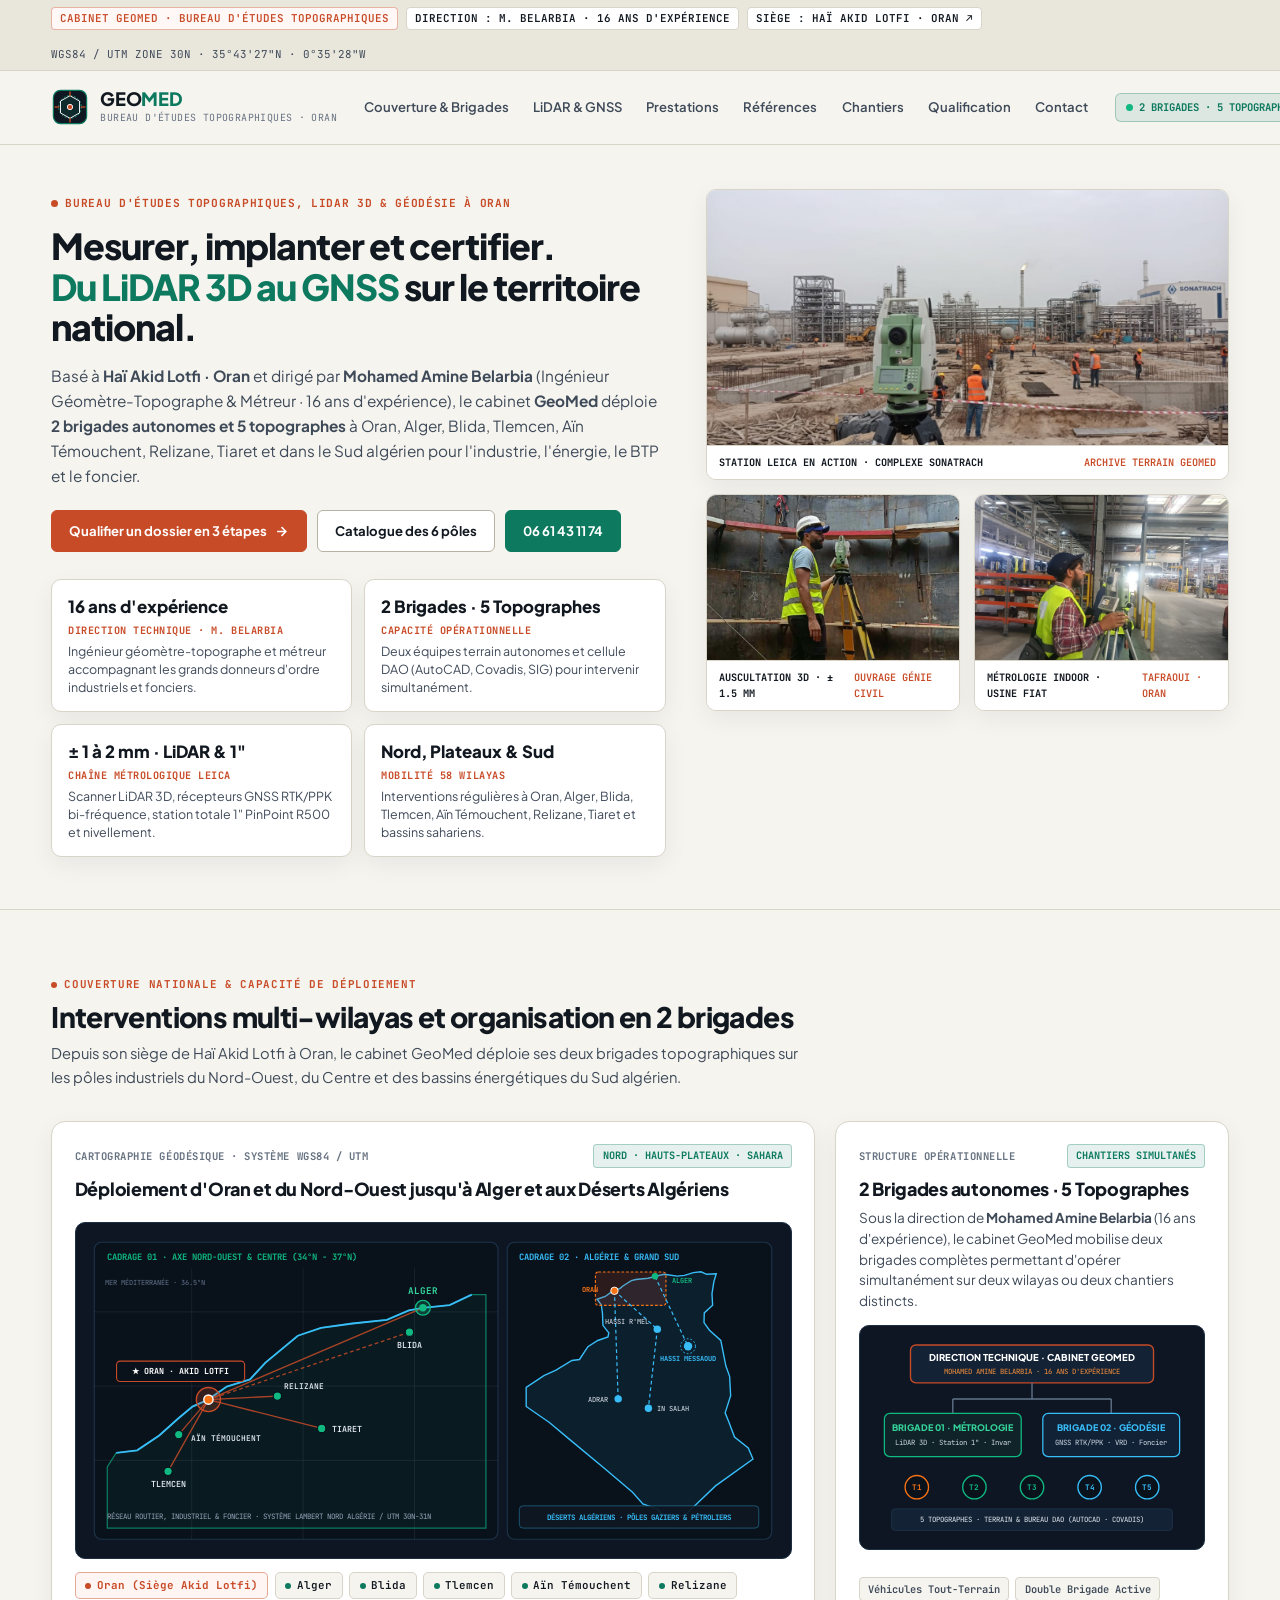
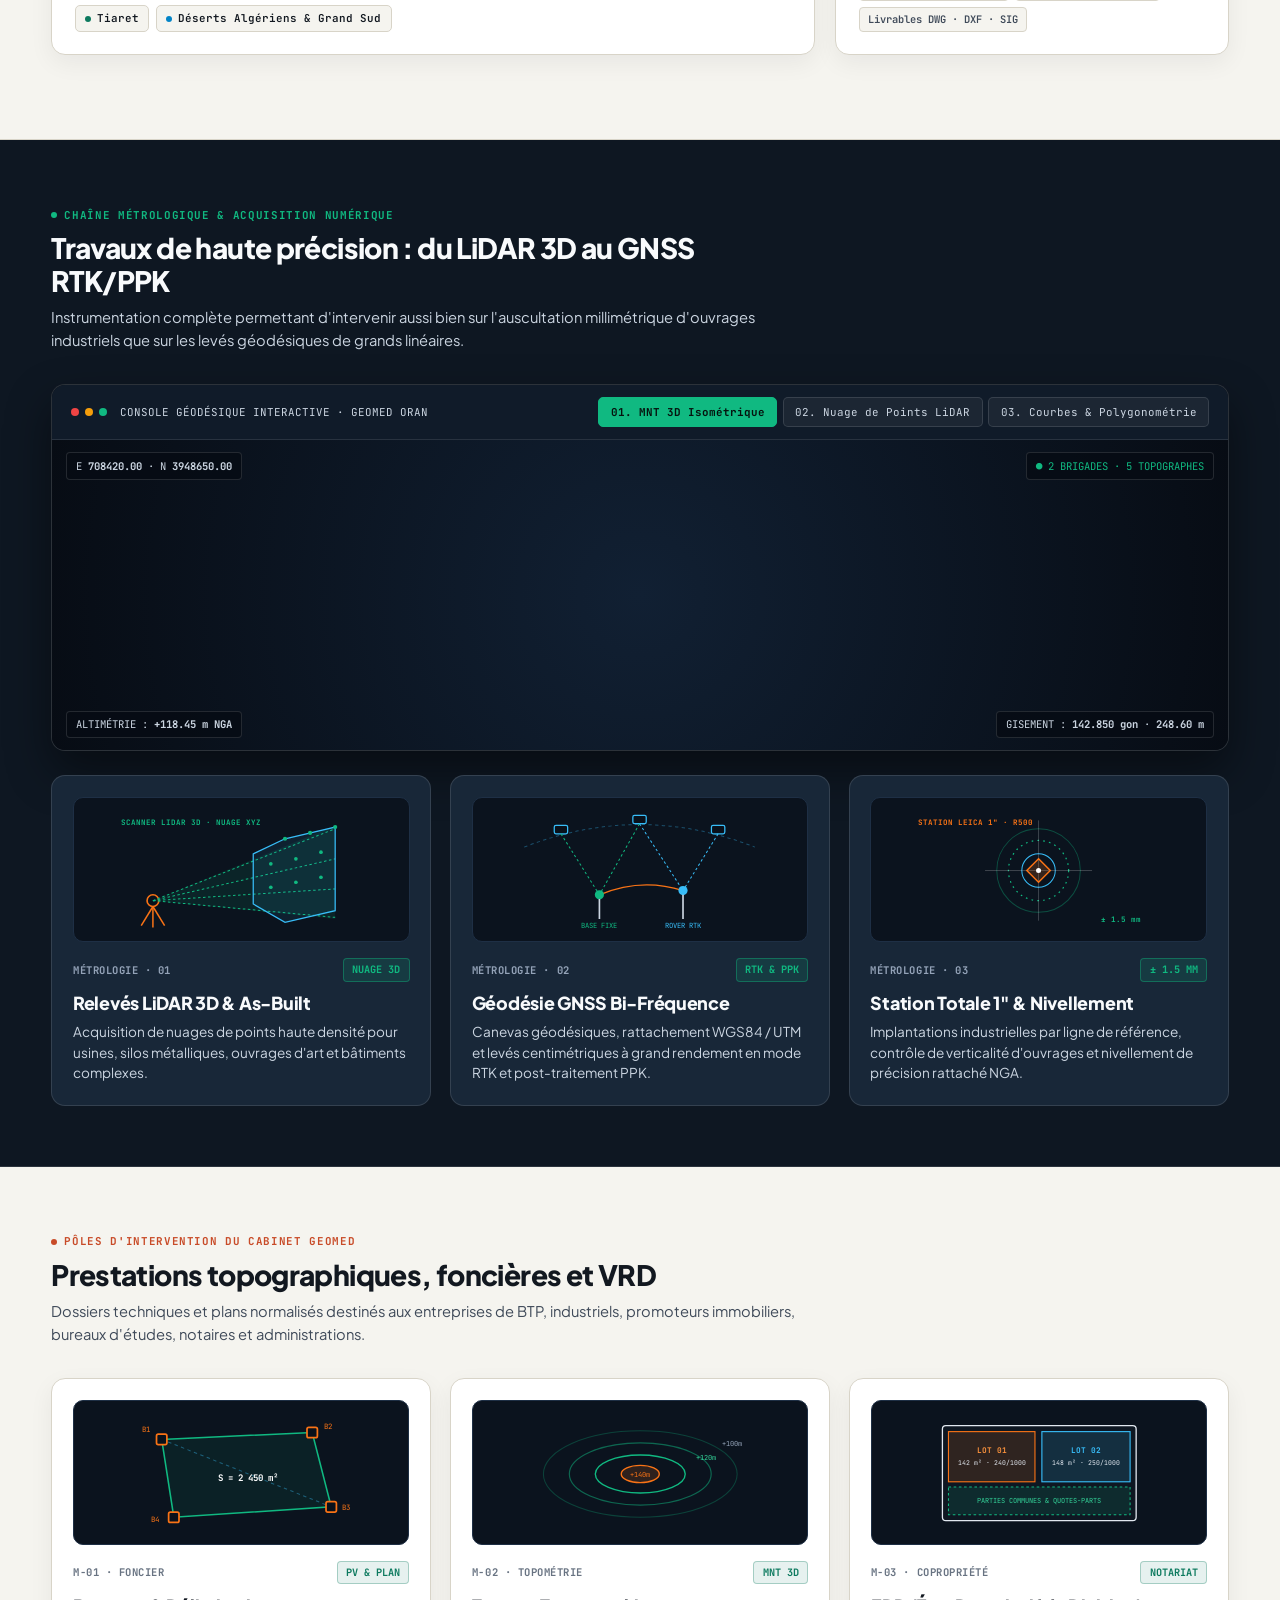
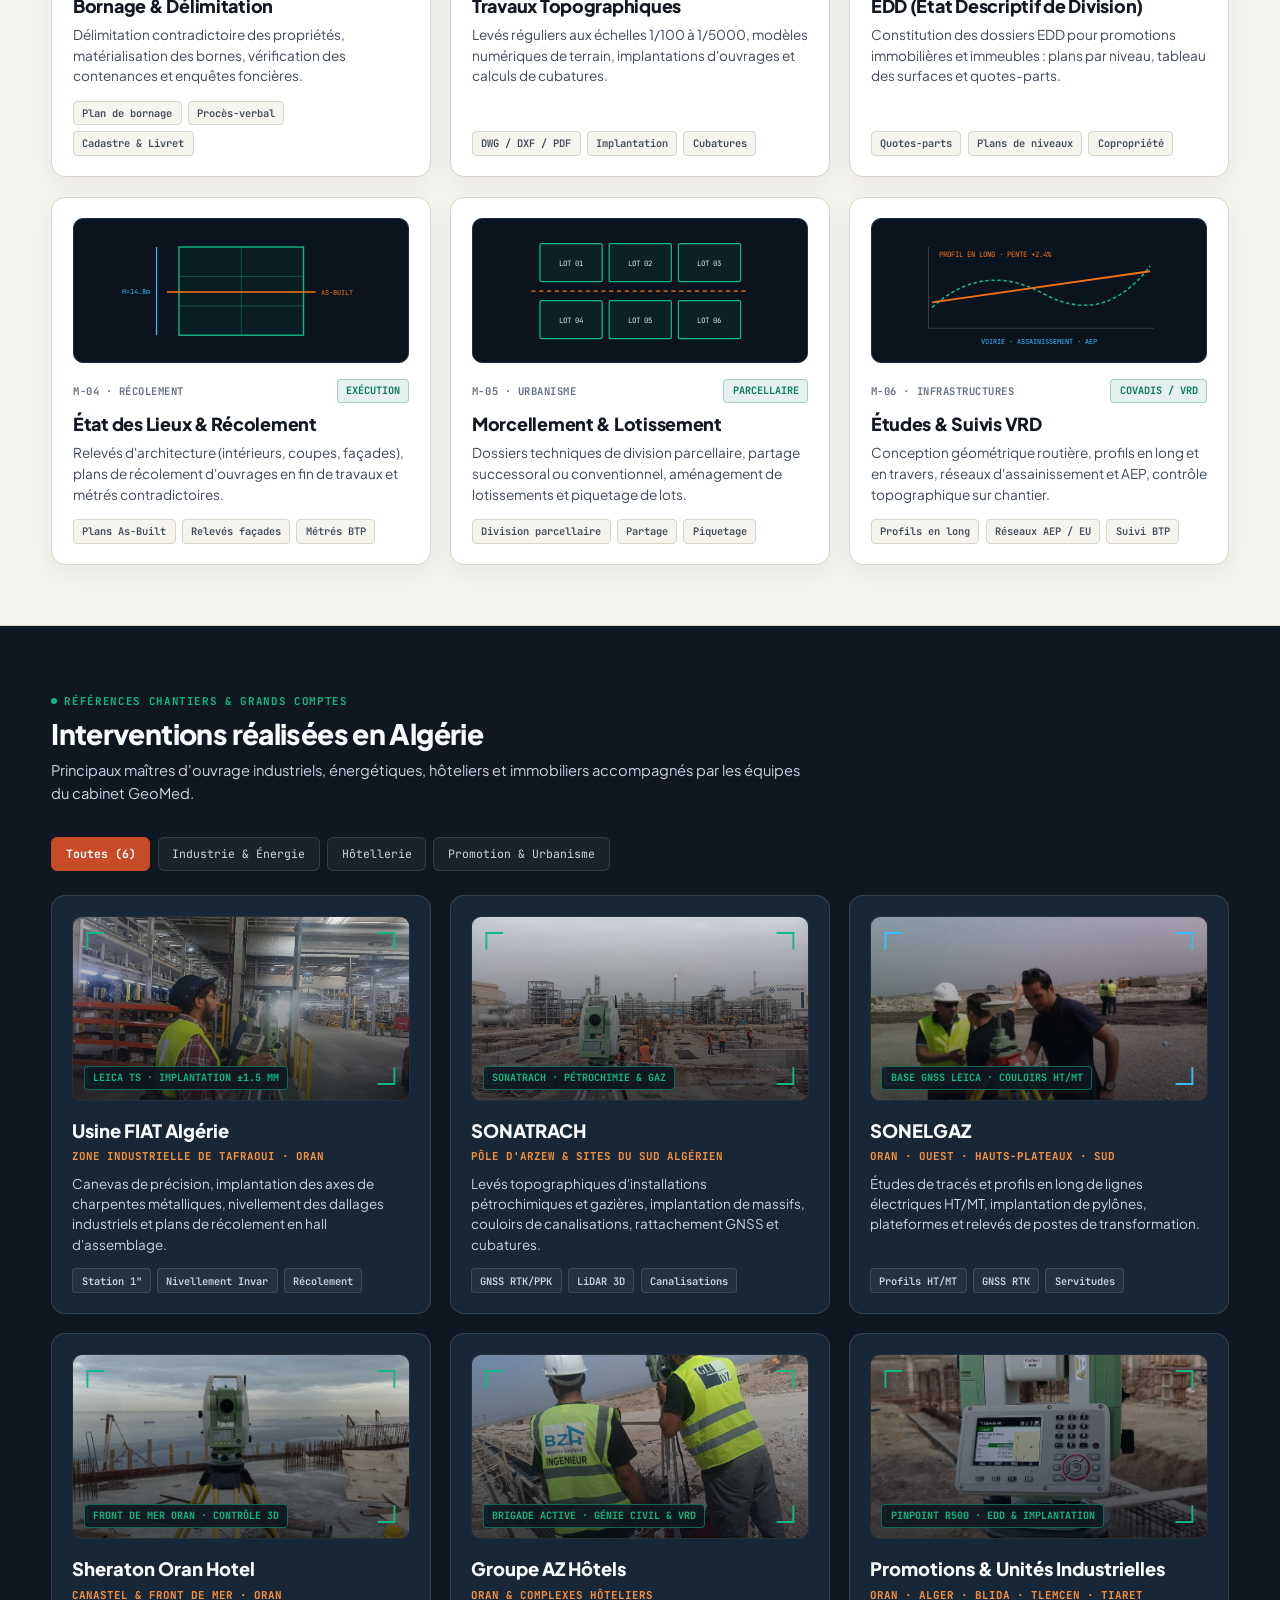
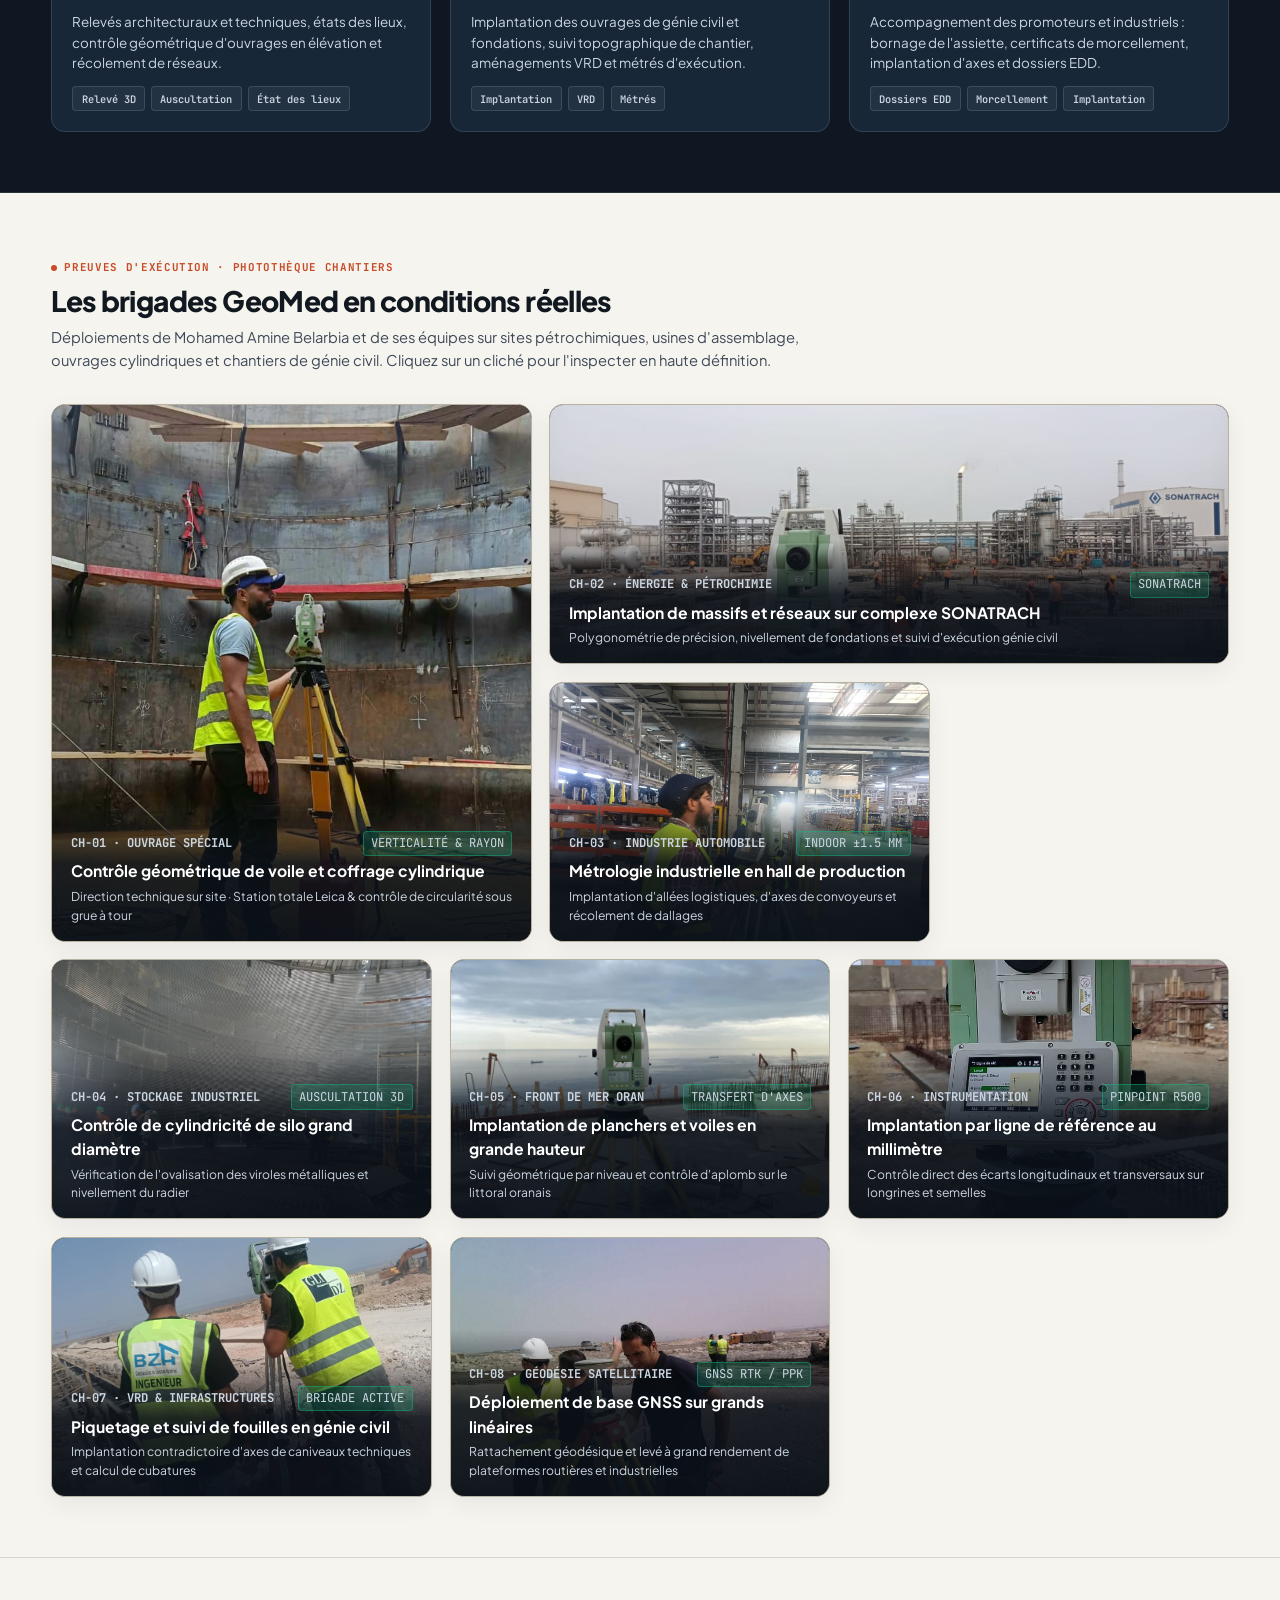
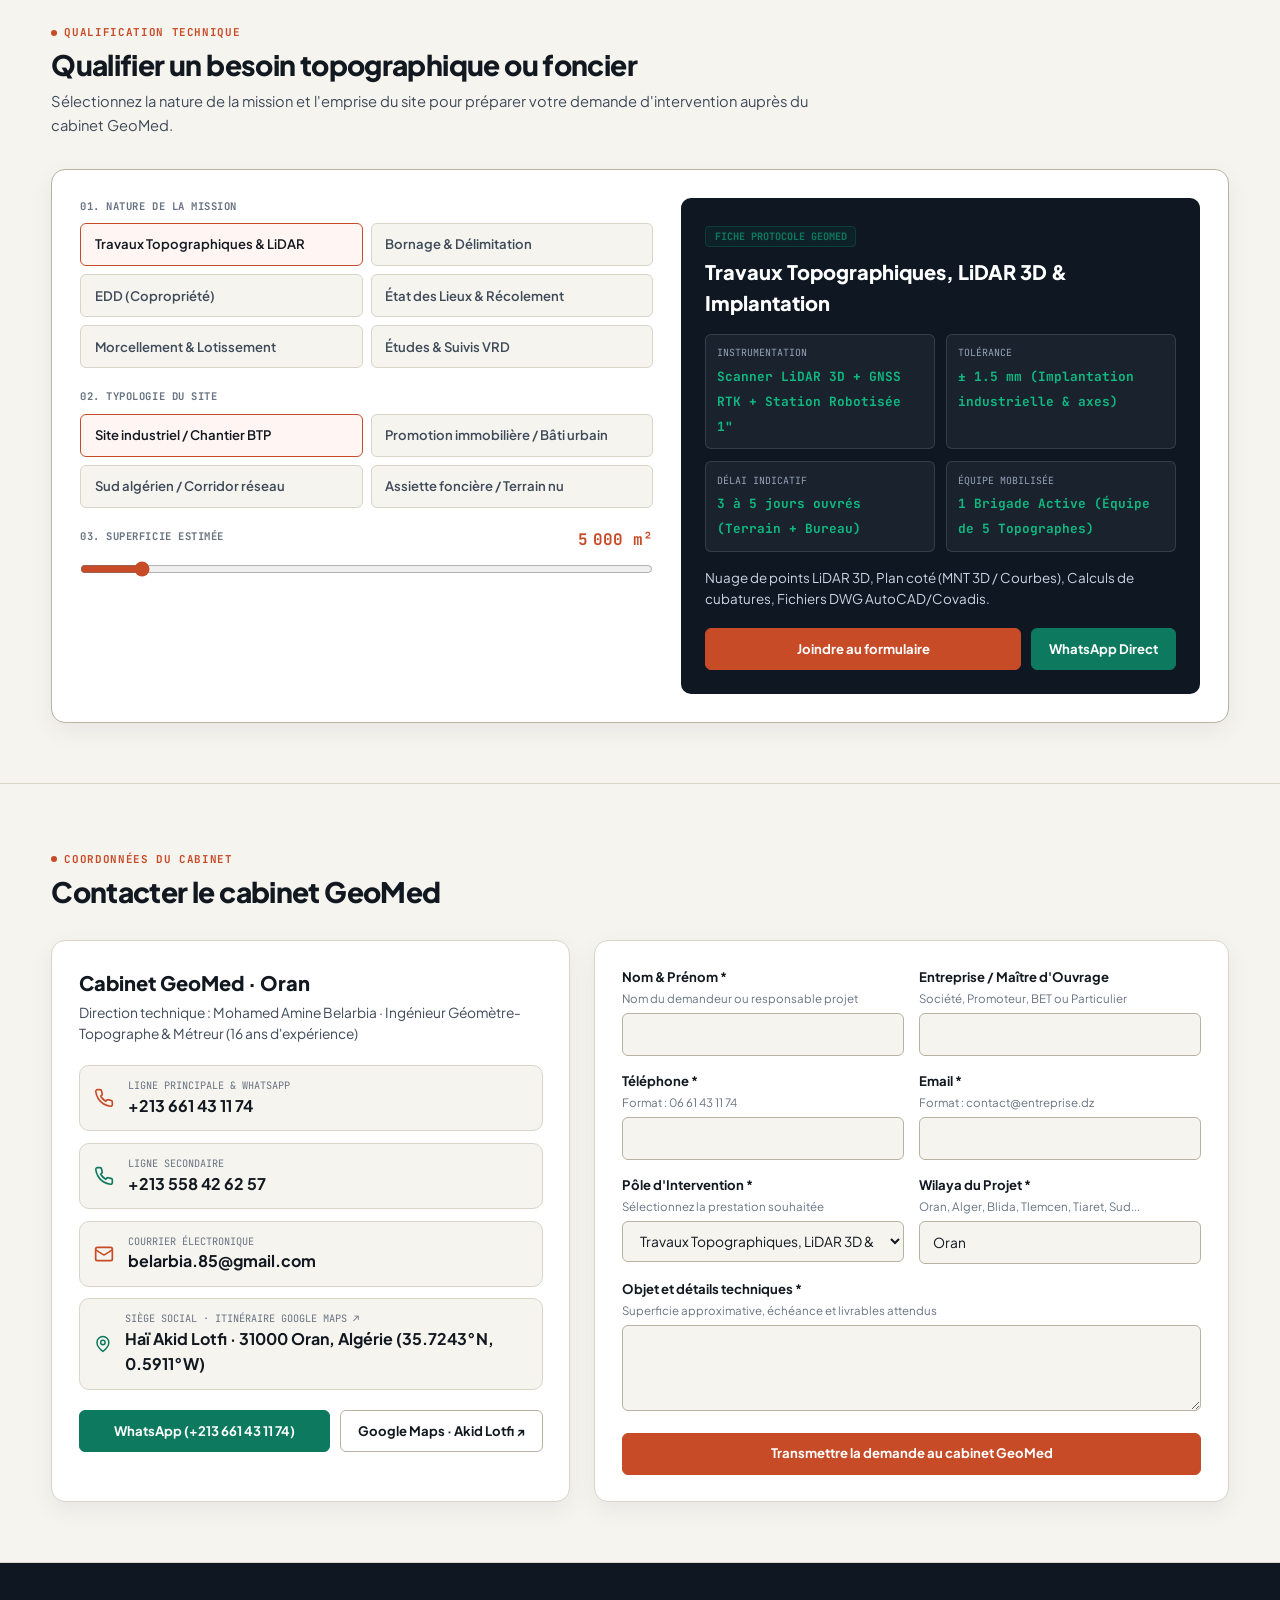
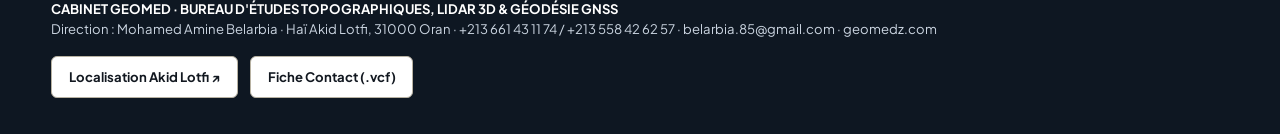
==== commit 81dea359: "Redesign BTP/Topography palette, dual-scale Algeria WGS84 map, and Akid Lotfi Oran address" ====
--- a/index.html
+++ b/index.html
@@ -1,35 +1,47 @@
-<!DOCTYPE html>
+﻿<!DOCTYPE html>
 <html lang="fr">
 <head>
   <meta charset="UTF-8">
   <meta name="viewport" content="width=device-width, initial-scale=1.0">
   <title>GeoMed · Bureau d'Études Topographiques, LiDAR 3D & Géodésie GNSS à Oran | geomedz.com</title>
-  <meta name="description" content="Cabinet GeoMed à Oran : bureau d'études topographiques, relevés LiDAR 3D, géodésie GNSS RTK/PPK, bornage, EDD, morcellement et études VRD. 16 ans d'expérience, 2 brigades et 5 topographes intervenant à Oran, Alger, Blida, Tlemcen, Aïn Témouchent, Relizane, Tiaret et dans le Sud algérien.">
+  <meta name="description" content="Cabinet GeoMed à Oran : bureau d'études topographiques, relevés LiDAR 3D, géodésie GNSS RTK/PPK, bornage, EDD, morcellement et études VRD. Dirigé par Mohamed Amine Belarbia (16 ans d'expérience), 2 brigades et 5 topographes sur le territoire national.">
   <link rel="canonical" href="https://geomedz.com/">
   <link rel="preconnect" href="https://fonts.googleapis.com">
   <link rel="preconnect" href="https://fonts.gstatic.com" crossorigin>
-  <link href="https://fonts.googleapis.com/css2?family=JetBrains+Mono:wght@400;600;700&family=Plus+Jakarta+Sans:wght@400;500;600;700&family=Syne:wght@700;800&display=swap" rel="stylesheet">
+  <link href="https://fonts.googleapis.com/css2?family=JetBrains+Mono:wght@400;600;700&family=Plus+Jakarta+Sans:wght@400;500;600;700;800&display=swap" rel="stylesheet">
   <link rel="stylesheet" href="styles.css">
 </head>
 <body>
+
+  <div class="top-telemetry-bar">
+    <div class="container top-telemetry-inner">
+      <div class="telemetry-pills">
+        <span class="telemetry-chip highlight">CABINET GEOMED · BUREAU D'ÉTUDES TOPOGRAPHIQUES</span>
+        <span class="telemetry-chip">DIRECTION : M. BELARBIA · 16 ANS D'EXPÉRIENCE</span>
+        <a href="https://maps.app.goo.gl/W18PGV1Ee4tDKSPc6" target="_blank" rel="noopener" class="telemetry-chip">SIÈGE : HAÏ AKID LOTFI · ORAN ↗</a>
+      </div>
+      <div class="telemetry-pills">
+        <span>WGS84 / UTM ZONE 30N · 35°43'27"N · 0°35'28"W</span>
+      </div>
+    </div>
+  </div>
 
   <header class="site-header">
     <div class="container header-inner">
       <a href="#top" class="brand-lockup" aria-label="GeoMed · Bureau d'Études Topographiques à Oran">
         <svg class="brand-mark-svg" viewBox="0 0 64 64" fill="none" aria-hidden="true">
-          <circle cx="32" cy="32" r="28" stroke="#DFC07A" stroke-width="1.2" opacity="0.45"/>
-          <circle cx="32" cy="32" r="22" stroke="#DFC07A" stroke-width="1" stroke-dasharray="2 3" opacity="0.75"/>
-          <polygon points="32,12 49,22 49,42 32,52 15,42 15,22" stroke="#DFC07A" stroke-width="1.8" fill="rgba(223,192,122,0.08)"/>
-          <line x1="32" y1="4" x2="32" y2="12" stroke="#F5DEB3" stroke-width="1.8"/>
-          <line x1="32" y1="52" x2="32" y2="60" stroke="#F5DEB3" stroke-width="1.8"/>
-          <line x1="4" y1="32" x2="12" y2="32" stroke="#F5DEB3" stroke-width="1.8"/>
-          <line x1="52" y1="32" x2="60" y2="32" stroke="#F5DEB3" stroke-width="1.8"/>
-          <circle cx="32" cy="32" r="5" fill="#030508" stroke="#38BDF8" stroke-width="2"/>
-          <circle cx="32" cy="32" r="2" fill="#F5DEB3"/>
+          <rect x="4" y="4" width="56" height="56" rx="12" fill="#0E1722" stroke="#0D7A5F" stroke-width="2"/>
+          <circle cx="32" cy="32" r="19" stroke="#10B981" stroke-width="1.4" stroke-dasharray="3 3"/>
+          <polygon points="32,13 48,22 48,42 32,51 16,42 16,22" stroke="#F8FAFC" stroke-width="1.6" fill="rgba(16,185,129,0.12)"/>
+          <line x1="32" y1="6" x2="32" y2="14" stroke="#C84B28" stroke-width="2.2"/>
+          <line x1="32" y1="50" x2="32" y2="58" stroke="#C84B28" stroke-width="2.2"/>
+          <line x1="6" y1="32" x2="14" y2="32" stroke="#C84B28" stroke-width="2.2"/>
+          <line x1="50" y1="32" x2="58" y2="32" stroke="#C84B28" stroke-width="2.2"/>
+          <circle cx="32" cy="32" r="4.5" fill="#C84B28" stroke="#FFFFFF" stroke-width="1.5"/>
         </svg>
         <div>
           <div class="brand-title">GEO<span>MED</span></div>
-          <span class="brand-sub">BUREAU TOPOGRAPHIQUE · ORAN</span>
+          <span class="brand-sub">BUREAU D'ÉTUDES TOPOGRAPHIQUES · ORAN</span>
         </div>
       </a>
 
@@ -39,7 +51,7 @@
         <a href="#services" class="nav-link">Prestations</a>
         <a href="#references" class="nav-link">Références</a>
         <a href="#terrain" class="nav-link">Chantiers</a>
-        <a href="#qualifier" class="nav-link">Qualifier un dossier</a>
+        <a href="#qualifier" class="nav-link">Qualification</a>
         <a href="#contact" class="nav-link">Contact</a>
       </nav>
 
@@ -48,132 +60,91 @@
           <span class="live-dot"></span>
           <span>2 BRIGADES · 5 TOPOGRAPHES</span>
         </div>
-        <a href="tel:+213661431174" class="btn btn-gold">
-          <span>06 61 43 11 74</span>
-        </a>
+        <a href="tel:+213661431174" class="btn btn-phone-chip">06 61 43 11 74</a>
+        <a href="#qualifier" class="btn btn-primary">Qualifier un dossier</a>
       </div>
     </div>
   </header>
 
   <main id="top">
     <section class="hero-section">
-      <div class="container">
-        <div class="hero-top-center">
-          <div class="hero-badge">
-            <span>CABINET GEOMED · WGS84 / UTM ZONE 30N · 35°41'N · 0°38'W · ORAN</span>
+      <div class="container hero-grid">
+        <div>
+          <div class="eyebrow-tag">Bureau d'études topographiques, LiDAR 3D &amp; géodésie à Oran</div>
+
+          <h1 class="hero-display-title">
+            Mesurer, implanter et certifier.<br>
+            <span>Du LiDAR 3D au GNSS</span> sur le territoire national.
+          </h1>
+
+          <p class="hero-subtitle">
+            Basé à <strong>Haï Akid Lotfi · Oran</strong> et dirigé par <strong>Mohamed Amine Belarbia</strong> (Ingénieur Géomètre-Topographe &amp; Métreur · 16 ans d'expérience), le cabinet <strong>GeoMed</strong> déploie <strong>2 brigades autonomes et 5 topographes</strong> à Oran, Alger, Blida, Tlemcen, Aïn Témouchent, Relizane, Tiaret et dans le Sud algérien pour l'industrie, l'énergie, le BTP et le foncier.
+          </p>
+
+          <div class="hero-cta-row">
+            <a href="#qualifier" class="btn btn-primary">
+              <span>Qualifier un dossier en 3 étapes</span>
+              <svg width="15" height="15" viewBox="0 0 24 24" fill="none" stroke="currentColor" stroke-width="2.4"><path d="M5 12h14M12 5l7 7-7 7"/></svg>
+            </a>
+            <a href="#services" class="btn btn-outline">Catalogue des 6 pôles</a>
+            <a href="tel:+213661431174" class="btn btn-leica">06 61 43 11 74</a>
           </div>
 
-          <h1 class="hero-display-title">
-            Topographie de précision,<br>
-            <span class="grad-gold">relevés LiDAR 3D et géodésie GNSS.</span>
-          </h1>
-
-          <p class="hero-subtitle">
-            Basé à Oran, le bureau d'études topographiques <strong>GeoMed</strong> mobilise <strong>2 brigades autonomes et 5 topographes</strong> sur le territoire national (Oran, Alger, Blida, Tlemcen, Aïn Témouchent, Relizane, Tiaret et le Sud algérien) au service des chantiers industriels, énergétiques, hôteliers et immobiliers.
-          </p>
-
-          <div class="hero-cta-row">
-            <a href="#qualifier" class="btn btn-gold">
-              <span>Qualifier un dossier</span>
-              <svg width="16" height="16" viewBox="0 0 24 24" fill="none" stroke="currentColor" stroke-width="2.4"><path d="M5 12h14M12 5l7 7-7 7"/></svg>
-            </a>
-            <a href="#services" class="btn btn-glass">
-              <span>Catalogue des 6 pôles</span>
-            </a>
-            <a href="tel:+213661431174" class="btn btn-cyan">
-              <span>06 61 43 11 74</span>
-            </a>
+          <div class="hero-kpi-grid">
+            <div class="hero-kpi-card">
+              <div class="hero-kpi-value">16 ans d'expérience</div>
+              <div class="hero-kpi-code">Direction Technique · M. Belarbia</div>
+              <p class="hero-kpi-desc">Ingénieur géomètre-topographe et métreur accompagnant les grands donneurs d'ordre industriels et fonciers.</p>
+            </div>
+
+            <div class="hero-kpi-card">
+              <div class="hero-kpi-value">2 Brigades · 5 Topographes</div>
+              <div class="hero-kpi-code">Capacité Opérationnelle</div>
+              <p class="hero-kpi-desc">Deux équipes terrain autonomes et cellule DAO (AutoCAD, Covadis, SIG) pour intervenir simultanément.</p>
+            </div>
+
+            <div class="hero-kpi-card">
+              <div class="hero-kpi-value">± 1 à 2 mm · LiDAR &amp; 1"</div>
+              <div class="hero-kpi-code">Chaîne Métrologique Leica</div>
+              <p class="hero-kpi-desc">Scanner LiDAR 3D, récepteurs GNSS RTK/PPK bi-fréquence, station totale 1" PinPoint R500 et nivellement.</p>
+            </div>
+
+            <div class="hero-kpi-card">
+              <div class="hero-kpi-value">Nord, Plateaux &amp; Sud</div>
+              <div class="hero-kpi-code">Mobilité 58 Wilayas</div>
+              <p class="hero-kpi-desc">Interventions régulières à Oran, Alger, Blida, Tlemcen, Aïn Témouchent, Relizane, Tiaret et bassins sahariens.</p>
+            </div>
           </div>
         </div>
 
-        <div class="hero-stage-frame">
-          <div class="stage-toolbar">
-            <div class="stage-dots">
-              <i style="background:#fb7185;"></i>
-              <i style="background:#dfc07a;"></i>
-              <i style="background:#34d399;"></i>
-              <span style="margin-left:0.5rem;">GEOMED · CHAÎNE MÉTROLOGIQUE LIDAR · GNSS RTK · STATION 1"</span>
-            </div>
-
-            <div class="mode-switcher" role="tablist" aria-label="Modes de visualisation géodésique">
-              <button type="button" class="mode-btn active" data-console-mode="mnt3d">01. MNT 3D Isométrique</button>
-              <button type="button" class="mode-btn" data-console-mode="lidar">02. Nuage de Points LiDAR</button>
-              <button type="button" class="mode-btn" data-console-mode="cad">03. Courbes &amp; Polygonation</button>
+        <div class="hero-photo-mosaic">
+          <div class="hero-photo-card featured" data-lightbox-src="assets/photos/sonatrach-complexe-implantation.jpg" data-lightbox-title="Complexe Pétrochimique SONATRACH · Implantation Génie Civil" data-lightbox-meta="STATION TOTALE LEICA · RATTACHEMENT GÉODÉSIQUE &amp; IMPLANTATION D'OUVRAGES">
+            <div class="hero-photo-img-wrap">
+              <img src="assets/photos/sonatrach-complexe-implantation.jpg" alt="Station totale Leica du cabinet GeoMed sur un complexe industriel SONATRACH">
+            </div>
+            <div class="hero-photo-meta">
+              <strong>STATION LEICA EN ACTION · COMPLEXE SONATRACH</strong>
+              <span>ARCHIVE TERRAIN GEOMED</span>
             </div>
           </div>
 
-          <div class="stage-canvas-wrap">
-            <canvas id="topo-canvas" aria-label="Visualiseur interactif 3D MNT, LiDAR et Courbes de niveau"></canvas>
-
-            <div class="stage-hud-overlay">
-              <div class="stage-hud-top">
-                <div class="hud-glass-chip">
-                  <svg width="16" height="16" viewBox="0 0 24 24" fill="none" stroke="#38BDF8" stroke-width="2"><circle cx="12" cy="12" r="9"/><circle cx="12" cy="12" r="2"/><line x1="12" y1="1" x2="12" y2="5"/><line x1="12" y1="19" x2="12" y2="23"/></svg>
-                  <span id="hud-utm-coords">E 708420.00 · N 3948650.00</span>
-                </div>
-                <div class="hud-glass-chip" style="color:var(--emerald);">
-                  <span>● 2 BRIGADES · 5 TOPOGRAPHES</span>
-                </div>
-              </div>
-
-              <div class="stage-hud-top" style="align-items:flex-end;">
-                <div class="hud-glass-chip">
-                  <span>ALTIMÉTRIE : <strong id="hud-alt-val" style="color:#fff;">+118.45 m NGA</strong></span>
-                </div>
-                <div class="hud-glass-chip">
-                  <span>GISEMENT : <strong id="hud-azimuth-val" style="color:#fff;">142.850 gon</strong> · <strong id="hud-dist-val" style="color:var(--cyan);">248.60 m</strong></span>
-                </div>
-              </div>
+          <div class="hero-photo-card" data-lightbox-src="assets/photos/belarbia-auscultation-ouvrage-metallique.jpg" data-lightbox-title="Auscultation &amp; Contrôle de Verticalité d'Ouvrage Cylindrique" data-lightbox-meta="M. BELARBIA · CONTRÔLE GÉOMÉTRIQUE 3D D'OUVRAGE SPÉCIAL">
+            <div class="hero-photo-img-wrap">
+              <img src="assets/photos/belarbia-auscultation-ouvrage-metallique.jpg" alt="Mohamed Amine Belarbia contrôlant un ouvrage métallique cylindrique avec station totale Leica">
+            </div>
+            <div class="hero-photo-meta">
+              <strong>AUSCULTATION 3D · ± 1.5 MM</strong>
+              <span>OUVRAGE GÉNIE CIVIL</span>
             </div>
           </div>
 
-          <div class="stage-telemetry-bar">
-            <div class="tele-box">
-              <svg class="tele-icon-svg" viewBox="0 0 36 36" fill="none">
-                <circle cx="18" cy="18" r="15" stroke="#DFC07A" stroke-width="1.5" opacity="0.4"/>
-                <path d="M10 22L16 14L21 19L27 11" stroke="#DFC07A" stroke-width="2" stroke-linecap="round"/>
-                <circle cx="27" cy="11" r="2.5" fill="#38BDF8"/>
-              </svg>
-              <div class="tele-meta">
-                <small>Exercice professionnel</small>
-                <strong>16 ans d'activité</strong>
-              </div>
-            </div>
-
-            <div class="tele-box">
-              <svg class="tele-icon-svg" viewBox="0 0 36 36" fill="none">
-                <rect x="4" y="8" width="12" height="20" rx="3" stroke="#38BDF8" stroke-width="1.6"/>
-                <rect x="20" y="8" width="12" height="20" rx="3" stroke="#DFC07A" stroke-width="1.6"/>
-                <circle cx="10" cy="14" r="2" fill="#38BDF8"/>
-                <circle cx="26" cy="14" r="2" fill="#DFC07A"/>
-              </svg>
-              <div class="tele-meta">
-                <small>Effectif terrain &amp; bureau</small>
-                <strong>2 brigades · 5 topographes</strong>
-              </div>
-            </div>
-
-            <div class="tele-box">
-              <svg class="tele-icon-svg" viewBox="0 0 36 36" fill="none">
-                <path d="M6 18H30M18 6V30" stroke="#34D399" stroke-width="1.4" stroke-dasharray="2 2"/>
-                <circle cx="18" cy="18" r="8" stroke="#DFC07A" stroke-width="1.6"/>
-                <circle cx="18" cy="18" r="2.5" fill="#34D399"/>
-              </svg>
-              <div class="tele-meta">
-                <small>Métrologie</small>
-                <strong>LiDAR 3D · GNSS RTK/PPK</strong>
-              </div>
-            </div>
-
-            <div class="tele-box">
-              <svg class="tele-icon-svg" viewBox="0 0 36 36" fill="none">
-                <polygon points="18,4 32,12 32,24 18,32 4,24 4,12" stroke="#DFC07A" stroke-width="1.6"/>
-                <circle cx="18" cy="18" r="3" fill="#38BDF8"/>
-              </svg>
-              <div class="tele-meta">
-                <small>Couverture</small>
-                <strong>Nord, Hauts-Plateaux &amp; Sud</strong>
-              </div>
+          <div class="hero-photo-card" data-lightbox-src="assets/photos/fiat-usine-implantation-interieure.jpg" data-lightbox-title="Usine FIAT Algérie (Tafraoui · Oran) · Implantation Indoor" data-lightbox-meta="MÉTROLOGIE INDUSTRIELLE · AXES DE PRODUCTION &amp; DALLAGES">
+            <div class="hero-photo-img-wrap">
+              <img src="assets/photos/fiat-usine-implantation-interieure.jpg" alt="Implantation topographique à l'intérieur de l'usine automobile FIAT à Oran">
+            </div>
+            <div class="hero-photo-meta">
+              <strong>MÉTROLOGIE INDOOR · USINE FIAT</strong>
+              <span>TAFRAOUI · ORAN</span>
             </div>
           </div>
         </div>
@@ -183,189 +154,261 @@
     <section id="territoire" class="section">
       <div class="container">
         <div class="section-head">
-          <span class="section-eyebrow">Couverture Nationale · Capacité Opérationnelle</span>
-          <h2 class="section-title">Interventions multi-wilayas et brigades autonomes</h2>
+          <span class="section-eyebrow">Couverture Nationale &amp; Capacité de Déploiement</span>
+          <h2 class="section-title">Interventions multi-wilayas et organisation en 2 brigades</h2>
           <p class="section-sub">
-            Depuis son siège d'Oran (Misserghine), GeoMed intervient sur les chantiers du Nord, des Hauts-Plateaux et du Sud algérien avec deux brigades équipées.
+            Depuis son siège de Haï Akid Lotfi à Oran, le cabinet GeoMed déploie ses deux brigades topographiques sur les pôles industriels du Nord-Ouest, du Centre et des bassins énergétiques du Sud algérien.
           </p>
         </div>
 
         <div class="apple-bento-asymmetric">
-          <article class="bento-feature-box scroll-reveal">
+          <article class="bento-feature-box">
             <div class="visual-card-top-meta">
-              <span class="visual-pill-code">RÉSEAU D'INTERVENTION · ALGÉRIE</span>
-              <span class="visual-pill-spec">MOBILITÉ NATIONALE</span>
-            </div>
-
-            <h3 class="visual-card-title" style="font-size:1.5rem;">Oran, Alger, Blida, Tlemcen, Aïn Témouchent, Relizane, Tiaret et Sud algérien</h3>
+              <span class="visual-pill-code">CARTOGRAPHIE GÉODÉSIQUE · SYSTÈME WGS84 / UTM</span>
+              <span class="visual-pill-spec">NORD · HAUTS-PLATEAUX · SAHARA</span>
+            </div>
+
+            <h3 class="visual-card-title">Déploiement d'Oran et du Nord-Ouest jusqu'à Alger et aux Déserts Algériens</h3>
 
             <div class="algeria-map-stage">
-              <svg viewBox="0 0 720 340" fill="none" aria-label="Carte vectorielle des interventions GeoMed en Algérie">
-                <defs>
-                  <radialGradient id="oranGlow" cx="50%" cy="50%" r="50%">
-                    <stop offset="0%" stop-color="#DFC07A" stop-opacity="0.55"/>
-                    <stop offset="100%" stop-color="#DFC07A" stop-opacity="0"/>
-                  </radialGradient>
-                  <linearGradient id="beamGrad" x1="0%" y1="0%" x2="100%" y2="100%">
-                    <stop offset="0%" stop-color="#DFC07A"/>
-                    <stop offset="100%" stop-color="#38BDF8"/>
-                  </linearGradient>
-                </defs>
-
-                <g stroke="rgba(255,255,255,0.05)" stroke-width="1">
-                  <line x1="0" y1="60" x2="720" y2="60"/>
-                  <line x1="0" y1="130" x2="720" y2="130"/>
-                  <line x1="0" y1="200" x2="720" y2="200"/>
-                  <line x1="0" y1="270" x2="720" y2="270"/>
-                  <line x1="140" y1="0" x2="140" y2="340"/>
-                  <line x1="280" y1="0" x2="280" y2="340"/>
-                  <line x1="420" y1="0" x2="420" y2="340"/>
-                  <line x1="560" y1="0" x2="560" y2="340"/>
+              <svg viewBox="0 0 750 340" fill="none" aria-label="Carte géodésique double échelle des interventions GeoMed en Algérie">
+                <!-- CADRE 1 (GAUCHE) : ZOOM GÉODÉSIQUE NORD-OUEST & CENTRE (1/2 500 000) -->
+                <rect x="10" y="10" width="435" height="320" rx="8" fill="#09111B" stroke="#1E334A" stroke-width="1.2"/>
+                <text x="24" y="29" font-family="'JetBrains Mono', monospace" font-weight="700" font-size="9.5" fill="#10B981">CADRAGE 01 · AXE NORD-OUEST &amp; CENTRE (34°N - 37°N)</text>
+
+                <!-- Grille Latitude / Longitude Cadrage Nord -->
+                <g stroke="rgba(148,163,184,0.12)" stroke-width="1">
+                  <line x1="10" y1="85" x2="445" y2="85"/>
+                  <line x1="10" y1="165" x2="445" y2="165"/>
+                  <line x1="10" y1="245" x2="445" y2="245"/>
+                  <line x1="115" y1="38" x2="115" y2="330"/>
+                  <line x1="235" y1="38" x2="235" y2="330"/>
+                  <line x1="355" y1="38" x2="355" y2="330"/>
                 </g>
-
-                <path d="M105,82 L155,68 L225,52 L310,44 L395,38 L465,42 L485,88 L525,165 L555,245 L430,318 L285,326 L160,265 L75,185 L88,125 Z"
-                      fill="rgba(223,192,122,0.04)" stroke="rgba(223,192,122,0.35)" stroke-width="1.5"/>
-
-                <path d="M140,210 Q280,185 470,220" stroke="rgba(56,189,248,0.18)" stroke-width="1.2" stroke-dasharray="4 4"/>
-                <path d="M175,255 Q310,230 500,260" stroke="rgba(56,189,248,0.18)" stroke-width="1.2" stroke-dasharray="4 4"/>
-
-                <g stroke="url(#beamGrad)" stroke-width="1.4" opacity="0.78">
-                  <line x1="210" y1="66" x2="145" y2="92"/>
-                  <line x1="210" y1="66" x2="175" y2="78"/>
-                  <line x1="210" y1="66" x2="255" y2="78"/>
-                  <line x1="210" y1="66" x2="285" y2="102"/>
-                  <line x1="210" y1="66" x2="348" y2="62"/>
-                  <line x1="210" y1="66" x2="368" y2="48"/>
-                  <line x1="210" y1="66" x2="275" y2="235" stroke-dasharray="5 4"/>
-                  <line x1="368" y1="48" x2="425" y2="215" stroke-dasharray="5 4"/>
-                  <line x1="275" y1="235" x2="425" y2="215" stroke-dasharray="3 3"/>
+                <text x="22" y="56" font-family="'JetBrains Mono', monospace" font-size="7.5" fill="#64748B">MER MÉDITERRANÉE · 36.5°N</text>
+
+                <!-- Trait de côte méditerranéen réel et territoire Nord (WGS84 projeté) -->
+                <path d="M33.6,237 L56.2,234.2 L80,218.1 L100.1,200.2 L115.8,187 L132.7,179.5 L152.8,165.4 L177.8,157.8 L194.2,139.9 L229.3,110.7 L254.3,102.2 L288.2,97.5 L325.2,93.7 L349,83.4 L364.1,80.6 L392.9,77.7 L416.7,66.4 L432,66.4 L432,318 L24,318 L24,252 Z"
+                      fill="rgba(16,185,129,0.06)" stroke="#0D7A5F" stroke-width="1.4"/>
+                <!-- Trait de côte surligné -->
+                <path d="M33.6,237 L56.2,234.2 L80,218.1 L100.1,200.2 L115.8,187 L132.7,179.5 L152.8,165.4 L177.8,157.8 L194.2,139.9 L229.3,110.7 L254.3,102.2 L288.2,97.5 L325.2,93.7 L349,83.4 L364.1,80.6 L392.9,77.7 L416.7,66.4"
+                      fill="none" stroke="#38BDF8" stroke-width="2"/>
+
+                <!-- Liaisons géodésiques depuis Oran (133, 179.5) -->
+                <g stroke="#C84B28" stroke-width="1.4" opacity="0.85">
+                  <line x1="133" y1="179.5" x2="101" y2="217.2"/>
+                  <line x1="133" y1="179.5" x2="89.5" y2="256.8"/>
+                  <line x1="133" y1="179.5" x2="207.3" y2="175.7"/>
+                  <line x1="133" y1="179.5" x2="255" y2="210.6"/>
+                  <line x1="133" y1="179.5" x2="349.6" y2="106.9" stroke-dasharray="4 3"/>
+                  <line x1="133" y1="179.5" x2="364.1" y2="80.6"/>
                 </g>
 
-                <circle cx="210" cy="66" r="28" fill="url(#oranGlow)"/>
-                <circle cx="210" cy="66" r="11" stroke="#DFC07A" stroke-width="1.5"/>
-                <circle cx="210" cy="66" r="4.5" fill="#F5DEB3"/>
-                <text x="195" y="42" font-family="'JetBrains Mono', monospace" font-weight="700" font-size="11" fill="#F5DEB3">★ ORAN (SIÈGE)</text>
-
-                <circle cx="145" cy="92" r="4" fill="#DFC07A"/>
-                <text x="78" y="96" font-family="'JetBrains Mono', monospace" font-size="9.5" fill="#CBD5E1">TLEMCEN</text>
-
-                <circle cx="175" cy="78" r="3.5" fill="#DFC07A"/>
-                <text x="68" y="75" font-family="'JetBrains Mono', monospace" font-size="9" fill="#94A3B8">AÏN TÉMOUCHENT</text>
-
-                <circle cx="255" cy="78" r="3.5" fill="#DFC07A"/>
-                <text x="242" y="96" font-family="'JetBrains Mono', monospace" font-size="9" fill="#CBD5E1">RELIZANE</text>
-
-                <circle cx="285" cy="102" r="4" fill="#DFC07A"/>
-                <text x="296" y="106" font-family="'JetBrains Mono', monospace" font-size="9.5" fill="#CBD5E1">TIARET</text>
-
-                <circle cx="348" cy="62" r="4" fill="#DFC07A"/>
-                <text x="335" y="80" font-family="'JetBrains Mono', monospace" font-size="9.5" fill="#CBD5E1">BLIDA</text>
-
-                <circle cx="368" cy="48" r="5" fill="#34D399"/>
-                <circle cx="368" cy="48" r="9" stroke="#34D399" stroke-width="1.2"/>
-                <text x="382" y="52" font-family="'JetBrains Mono', monospace" font-weight="700" font-size="10.5" fill="#34D399">ALGER</text>
-
-                <g>
-                  <circle cx="275" cy="235" r="5" fill="#38BDF8"/>
-                  <circle cx="275" cy="235" r="10" stroke="#38BDF8" stroke-width="1.2" stroke-dasharray="2 2"/>
-                  <circle cx="425" cy="215" r="5" fill="#38BDF8"/>
-                  <circle cx="425" cy="215" r="10" stroke="#38BDF8" stroke-width="1.2" stroke-dasharray="2 2"/>
-                  <rect x="245" y="254" width="220" height="26" rx="6" fill="rgba(3,5,8,0.85)" stroke="rgba(56,189,248,0.4)"/>
-                  <text x="355" y="271" text-anchor="middle" font-family="'JetBrains Mono', monospace" font-weight="700" font-size="9.5" fill="#38BDF8">SUD ALGÉRIEN · SITES SAHARIENS</text>
+                <!-- 1. ORAN (SIÈGE AKID LOTFI) : (133, 179.5) -->
+                <circle cx="133" cy="179.5" r="13" fill="rgba(200,75,40,0.22)" stroke="#C84B28" stroke-width="1.5"/>
+                <circle cx="133" cy="179.5" r="5" fill="#F97316" stroke="#FFFFFF" stroke-width="1.5"/>
+                <rect x="34" y="138" width="138" height="22" rx="4" fill="#09111B" stroke="#C84B28" stroke-width="1.2"/>
+                <text x="103" y="152" text-anchor="middle" font-family="'JetBrains Mono', monospace" font-weight="700" font-size="9" fill="#FFFFFF">★ ORAN · AKID LOTFI</text>
+
+                <!-- 2. AÏN TÉMOUCHENT : (101, 217.2) -->
+                <circle cx="101" cy="217.2" r="4.5" fill="#10B981" stroke="#09111B" stroke-width="1.2"/>
+                <text x="114" y="224" font-family="'JetBrains Mono', monospace" font-weight="600" font-size="8.5" fill="#E2E8F0">AÏN TÉMOUCHENT</text>
+
+                <!-- 3. TLEMCEN : (89.5, 256.8) -->
+                <circle cx="89.5" cy="256.8" r="4.5" fill="#10B981" stroke="#09111B" stroke-width="1.2"/>
+                <text x="89.5" y="274" text-anchor="middle" font-family="'JetBrains Mono', monospace" font-weight="600" font-size="9" fill="#E2E8F0">TLEMCEN</text>
+
+                <!-- 4. RELIZANE : (207.3, 175.7) -->
+                <circle cx="207.3" cy="175.7" r="4.5" fill="#10B981" stroke="#09111B" stroke-width="1.2"/>
+                <text x="214" y="168" font-family="'JetBrains Mono', monospace" font-weight="600" font-size="8.5" fill="#E2E8F0">RELIZANE</text>
+
+                <!-- 5. TIARET : (255, 210.6) -->
+                <circle cx="255" cy="210.6" r="4.5" fill="#10B981" stroke="#09111B" stroke-width="1.2"/>
+                <text x="266" y="214" font-family="'JetBrains Mono', monospace" font-weight="600" font-size="9" fill="#E2E8F0">TIARET</text>
+
+                <!-- 6. BLIDA : (349.6, 106.9) -->
+                <circle cx="349.6" cy="106.9" r="4.5" fill="#10B981" stroke="#09111B" stroke-width="1.2"/>
+                <text x="349.6" y="124" text-anchor="middle" font-family="'JetBrains Mono', monospace" font-weight="600" font-size="9" fill="#E2E8F0">BLIDA</text>
+
+                <!-- 7. ALGER : (364.1, 80.6) -->
+                <circle cx="364.1" cy="80.6" r="8" fill="rgba(16,185,129,0.22)" stroke="#10B981" stroke-width="1.4"/>
+                <circle cx="364.1" cy="80.6" r="4" fill="#10B981"/>
+                <text x="364.1" y="66" text-anchor="middle" font-family="'JetBrains Mono', monospace" font-weight="700" font-size="10" fill="#34D399">ALGER</text>
+
+                <!-- Légende bas Cadrage 01 -->
+                <text x="24" y="308" font-family="'JetBrains Mono', monospace" font-size="8" fill="#94A3B8">RÉSEAU ROUTIER, INDUSTRIEL &amp; FONCIER · SYSTÈME LAMBERT NORD ALGÉRIE / UTM 30N-31N</text>
+
+                <!-- CADRE 2 (DROITE) : CARTE NATIONALE D'ALGÉRIE COMPLÈTE (19°N - 37°N) -->
+                <rect x="455" y="10" width="285" height="320" rx="8" fill="#09111B" stroke="#1E334A" stroke-width="1.2"/>
+                <text x="468" y="29" font-family="'JetBrains Mono', monospace" font-weight="700" font-size="9.5" fill="#38BDF8">CADRAGE 02 · ALGÉRIE &amp; GRAND SUD</text>
+
+                <!-- Polygone géographique exact des frontières de l'Algérie (WGS84 projeté) -->
+                <path d="M551.8,71.4 L560.6,68.4 L567.3,63.5 L570.5,62.3 L576.6,59.6 L579.6,57.1 L588.7,51.4 L593.5,50.1 L606.9,48.8 L614.2,46.7 L624.1,44.5 L638.1,46.5 L646,45.6 L655.6,42.7 L663.7,41.8 L669.9,44.5 L680.2,43.9 L677.6,52.6 L675.6,65.6 L676.3,77.9 L667.3,86.1 L667,96.5 L672.9,104.7 L685.1,115.8 L690.6,143.4 L694.6,154.4 L695.7,175.3 L689.8,193.8 L694,204.2 L699.9,219.8 L714.7,231.7 L719.8,243.6 L679.4,272.5 L646.7,303.8 L628.2,308.3 L617,297.9 L601.1,291.9 L590,279.3 L560.2,254 L520.8,221.3 L500.4,204.2 L475.4,186.9 L475.4,166.3 L494.5,153.7 L507.5,147.8 L524.7,137.4 L532.8,136.3 L541.9,122.5 L552.5,115.8 L563.5,112.1 L564.4,107.6 L558.1,99.5 L557.6,86.8 L556.4,77.5 L551.8,71.4 Z"
+                      fill="rgba(56,189,248,0.08)" stroke="#38BDF8" stroke-width="1.5"/>
+
+                <!-- Rectangle d'emprise du Cadrage 01 sur la carte d'Algérie -->
+                <rect x="550" y="42" width="76" height="36" rx="3" fill="rgba(200,75,40,0.18)" stroke="#F97316" stroke-width="1.2" stroke-dasharray="3 2"/>
+
+                <!-- Corridors d'intervention vers les Déserts Algériens / Bassins Sahariens -->
+                <g stroke="#38BDF8" stroke-width="1.3" stroke-dasharray="4 3">
+                  <line x1="570.5" y1="62.3" x2="616.7" y2="103.6"/>
+                  <line x1="614.2" y1="46.7" x2="649.8" y2="122.0"/>
+                  <line x1="570.5" y1="62.3" x2="574.5" y2="178.7"/>
+                  <line x1="616.7" y1="103.6" x2="607.1" y2="188.8"/>
                 </g>
+
+                <!-- Points Nord sur Carte Nationale -->
+                <circle cx="570.5" cy="62.3" r="4" fill="#F97316" stroke="#FFFFFF" stroke-width="1"/>
+                <text x="536" y="64" font-family="'JetBrains Mono', monospace" font-weight="700" font-size="7.5" fill="#F97316">ORAN</text>
+                <circle cx="614.2" cy="46.7" r="3.5" fill="#10B981"/>
+                <text x="633" y="54" font-family="'JetBrains Mono', monospace" font-weight="700" font-size="7.5" fill="#10B981">ALGER</text>
+
+                <!-- Pôles Sahariens & Déserts Algériens -->
+                <circle cx="616.7" cy="103.6" r="4" fill="#38BDF8"/>
+                <text x="608" y="98" text-anchor="end" font-family="'JetBrains Mono', monospace" font-size="7.5" fill="#E2E8F0">HASSI R'MEL</text>
+
+                <circle cx="649.8" cy="122.0" r="4.5" fill="#38BDF8"/>
+                <circle cx="649.8" cy="122.0" r="8" stroke="#38BDF8" stroke-width="1" stroke-dasharray="2 2"/>
+                <text x="649.8" y="138" text-anchor="middle" font-family="'JetBrains Mono', monospace" font-weight="700" font-size="7.5" fill="#38BDF8">HASSI MESSAOUD</text>
+
+                <circle cx="574.5" cy="178.7" r="4" fill="#38BDF8"/>
+                <text x="564" y="182" text-anchor="end" font-family="'JetBrains Mono', monospace" font-size="7.5" fill="#E2E8F0">ADRAR</text>
+
+                <circle cx="607.1" cy="188.8" r="4" fill="#38BDF8"/>
+                <text x="616" y="192" font-family="'JetBrains Mono', monospace" font-size="7.5" fill="#E2E8F0">IN SALAH</text>
+
+                <rect x="468" y="294" width="258" height="24" rx="4" fill="rgba(14,23,34,0.92)" stroke="rgba(56,189,248,0.4)"/>
+                <text x="597" y="309" text-anchor="middle" font-family="'JetBrains Mono', monospace" font-weight="700" font-size="8" fill="#38BDF8">DÉSERTS ALGÉRIENS · PÔLES GAZIERS &amp; PÉTROLIERS</text>
               </svg>
             </div>
 
             <div class="wilaya-pills-strip">
-              <span class="wilaya-pill hq"><i></i>Oran (Siège)</span>
+              <span class="wilaya-pill hq"><i></i>Oran (Siège Akid Lotfi)</span>
               <span class="wilaya-pill"><i></i>Alger</span>
               <span class="wilaya-pill"><i></i>Blida</span>
               <span class="wilaya-pill"><i></i>Tlemcen</span>
               <span class="wilaya-pill"><i></i>Aïn Témouchent</span>
               <span class="wilaya-pill"><i></i>Relizane</span>
               <span class="wilaya-pill"><i></i>Tiaret</span>
-              <span class="wilaya-pill sahara"><i></i>Sud Algérien</span>
-            </div>
-          </article>
-
-          <article class="bento-feature-box scroll-reveal">
+              <span class="wilaya-pill sahara"><i></i>Déserts Algériens &amp; Grand Sud</span>
+            </div>
+          </article>
+
+          <article class="bento-feature-box">
             <div>
               <div class="visual-card-top-meta">
-                <span class="visual-pill-code">ORGANISATION GEOMED</span>
+                <span class="visual-pill-code">STRUCTURE OPÉRATIONNELLE</span>
                 <span class="visual-pill-spec">CHANTIERS SIMULTANÉS</span>
               </div>
-              <div class="big-apple-stat" style="margin-block:0.35rem;">2 Brigades · 5 Topographes</div>
+              <h3 class="visual-card-title">2 Brigades autonomes · 5 Topographes</h3>
               <p class="visual-card-caption">
-                Le cabinet GeoMed est dirigé par <strong>Mohamed Amine Belarbia</strong> (géomètre-topographe et métreur, 16 ans d'expérience) et s'appuie sur deux brigades autonomes terrain et DAO.
+                Sous la direction de <strong>Mohamed Amine Belarbia</strong> (16 ans d'expérience), le cabinet GeoMed mobilise deux brigades complètes permettant d'opérer simultanément sur deux wilayas ou deux chantiers distincts.
               </p>
             </div>
 
-            <div class="svg-diagram-stage" style="height:215px; margin-block:0.75rem;">
-              <svg viewBox="0 0 360 200" fill="none" aria-label="Organigramme technique GeoMed : 2 brigades et 5 topographes">
-                <rect x="85" y="12" width="190" height="38" rx="8" fill="rgba(223,192,122,0.14)" stroke="#DFC07A" stroke-width="1.5"/>
-                <text x="180" y="29" text-anchor="middle" font-family="'Syne', sans-serif" font-weight="800" font-size="10.5" fill="#F8FAFC">CABINET GEOMED · DIRECTION</text>
-                <text x="180" y="42" text-anchor="middle" font-family="'JetBrains Mono', monospace" font-size="8" fill="#DFC07A">M. BELARBIA · 16 ANS D'EXPÉRIENCE</text>
-
-                <path d="M180,50 L180,68 M95,68 L265,68 M95,68 L95,84 M265,68 L265,84" stroke="#DFC07A" stroke-width="1.4"/>
-
-                <rect x="24" y="84" width="142" height="44" rx="8" fill="rgba(56,189,248,0.1)" stroke="#38BDF8" stroke-width="1.3"/>
-                <text x="95" y="102" text-anchor="middle" font-family="'Syne', sans-serif" font-weight="800" font-size="10" fill="#38BDF8">BRIGADE 01</text>
-                <text x="95" y="117" text-anchor="middle" font-family="'JetBrains Mono', monospace" font-size="8" fill="#CBD5E1">LiDAR 3D · Station 1"</text>
-
-                <rect x="194" y="84" width="142" height="44" rx="8" fill="rgba(52,211,153,0.1)" stroke="#34D399" stroke-width="1.3"/>
-                <text x="265" y="102" text-anchor="middle" font-family="'Syne', sans-serif" font-weight="800" font-size="10" fill="#34D399">BRIGADE 02</text>
-                <text x="265" y="117" text-anchor="middle" font-family="'JetBrains Mono', monospace" font-size="8" fill="#CBD5E1">GNSS RTK/PPK · VRD</text>
-
-                <g transform="translate(0, 148)">
-                  <circle cx="52" cy="18" r="14" fill="#0A0E17" stroke="#DFC07A" stroke-width="1.5"/>
-                  <text x="52" y="21" text-anchor="middle" font-family="'JetBrains Mono', monospace" font-size="8.5" font-weight="700" fill="#F5DEB3">T1</text>
-
-                  <circle cx="116" cy="18" r="14" fill="#0A0E17" stroke="#38BDF8" stroke-width="1.5"/>
-                  <text x="116" y="21" text-anchor="middle" font-family="'JetBrains Mono', monospace" font-size="8.5" font-weight="700" fill="#38BDF8">T2</text>
-
-                  <circle cx="180" cy="18" r="14" fill="#0A0E17" stroke="#38BDF8" stroke-width="1.5"/>
-                  <text x="180" y="21" text-anchor="middle" font-family="'JetBrains Mono', monospace" font-size="8.5" font-weight="700" fill="#38BDF8">T3</text>
-
-                  <circle cx="244" cy="18" r="14" fill="#0A0E17" stroke="#34D399" stroke-width="1.5"/>
-                  <text x="244" y="21" text-anchor="middle" font-family="'JetBrains Mono', monospace" font-size="8.5" font-weight="700" fill="#34D399">T4</text>
-
-                  <circle cx="308" cy="18" r="14" fill="#0A0E17" stroke="#34D399" stroke-width="1.5"/>
-                  <text x="308" y="21" text-anchor="middle" font-family="'JetBrains Mono', monospace" font-size="8.5" font-weight="700" fill="#34D399">T5</text>
-
-                  <text x="180" y="46" text-anchor="middle" font-family="'JetBrains Mono', monospace" font-size="8.5" fill="#94A3B8">5 TOPOGRAPHES · ACQUISITION TERRAIN &amp; TRAITEMENT DAO</text>
+            <div class="organigramme-stage">
+              <svg viewBox="0 0 360 225" fill="none" aria-label="Organigramme technique du cabinet GeoMed : Direction, 2 brigades et 5 topographes">
+                <rect x="45" y="10" width="270" height="42" rx="6" fill="#132235" stroke="#C84B28" stroke-width="1.5"/>
+                <text x="180" y="28" text-anchor="middle" font-family="'Plus Jakarta Sans', sans-serif" font-weight="800" font-size="10.5" fill="#FFFFFF">DIRECTION TECHNIQUE · CABINET GEOMED</text>
+                <text x="180" y="42" text-anchor="middle" font-family="'JetBrains Mono', monospace" font-size="8" fill="#FB923C">MOHAMED AMINE BELARBIA · 16 ANS D'EXPÉRIENCE</text>
+
+                <path d="M180,52 L180,70 M92,70 L268,70 M92,70 L92,86 M268,70 L268,86" stroke="#64748B" stroke-width="1.5"/>
+
+                <rect x="16" y="86" width="152" height="48" rx="6" fill="#102329" stroke="#10B981" stroke-width="1.4"/>
+                <text x="92" y="105" text-anchor="middle" font-family="'Plus Jakarta Sans', sans-serif" font-weight="800" font-size="10" fill="#34D399">BRIGADE 01 · MÉTROLOGIE</text>
+                <text x="92" y="121" text-anchor="middle" font-family="'JetBrains Mono', monospace" font-size="8" fill="#CBD5E1">LiDAR 3D · Station 1" · Invar</text>
+
+                <rect x="192" y="86" width="152" height="48" rx="6" fill="#112236" stroke="#38BDF8" stroke-width="1.4"/>
+                <text x="268" y="105" text-anchor="middle" font-family="'Plus Jakarta Sans', sans-serif" font-weight="800" font-size="10" fill="#38BDF8">BRIGADE 02 · GÉODÉSIE</text>
+                <text x="268" y="121" text-anchor="middle" font-family="'JetBrains Mono', monospace" font-size="8" fill="#CBD5E1">GNSS RTK/PPK · VRD · Foncier</text>
+
+                <g transform="translate(0, 152)">
+                  <circle cx="52" cy="16" r="13" fill="#09111B" stroke="#F97316" stroke-width="1.5"/>
+                  <text x="52" y="19" text-anchor="middle" font-family="'JetBrains Mono', monospace" font-size="8.5" font-weight="700" fill="#F97316">T1</text>
+
+                  <circle cx="116" cy="16" r="13" fill="#09111B" stroke="#10B981" stroke-width="1.5"/>
+                  <text x="116" y="19" text-anchor="middle" font-family="'JetBrains Mono', monospace" font-size="8.5" font-weight="700" fill="#10B981">T2</text>
+
+                  <circle cx="180" cy="16" r="13" fill="#09111B" stroke="#10B981" stroke-width="1.5"/>
+                  <text x="180" y="19" text-anchor="middle" font-family="'JetBrains Mono', monospace" font-size="8.5" font-weight="700" fill="#10B981">T3</text>
+
+                  <circle cx="244" cy="16" r="13" fill="#09111B" stroke="#38BDF8" stroke-width="1.5"/>
+                  <text x="244" y="19" text-anchor="middle" font-family="'JetBrains Mono', monospace" font-size="8.5" font-weight="700" fill="#38BDF8">T4</text>
+
+                  <circle cx="308" cy="16" r="13" fill="#09111B" stroke="#38BDF8" stroke-width="1.5"/>
+                  <text x="308" y="19" text-anchor="middle" font-family="'JetBrains Mono', monospace" font-size="8.5" font-weight="700" fill="#38BDF8">T5</text>
+
+                  <rect x="24" y="40" width="312" height="24" rx="4" fill="#132235" stroke="#1E334A"/>
+                  <text x="180" y="55" text-anchor="middle" font-family="'JetBrains Mono', monospace" font-size="8" fill="#E2E8F0">5 TOPOGRAPHES · TERRAIN &amp; BUREAU DAO (AUTOCAD · COVADIS)</text>
                 </g>
               </svg>
             </div>
 
             <div class="visual-micro-tags">
-              <span>Intervention 58 Wilayas</span>
-              <span>Double Brigade Terrain</span>
-              <span>DAO AutoCAD · Covadis · SIG</span>
-            </div>
-          </article>
-        </div>
-
-        <div id="lidar-gnss" class="apple-bento-3col">
-          <article class="visual-card scroll-reveal">
+              <span> Véhicules Tout-Terrain</span>
+              <span>Double Brigade Active</span>
+              <span>Livrables DWG · DXF · SIG</span>
+            </div>
+          </article>
+        </div>
+      </div>
+    </section>
+
+    <section id="lidar-gnss" class="section section-dark">
+      <div class="container">
+        <div class="section-head">
+          <span class="section-eyebrow">Chaîne Métrologique &amp; Acquisition Numérique</span>
+          <h2 class="section-title">Travaux de haute précision : du LiDAR 3D au GNSS RTK/PPK</h2>
+          <p class="section-sub">
+            Instrumentation complète permettant d'intervenir aussi bien sur l'auscultation millimétrique d'ouvrages industriels que sur les levés géodésiques de grands linéaires.
+          </p>
+        </div>
+
+        <div class="hero-stage-frame">
+          <div class="stage-toolbar">
+            <div class="stage-dots">
+              <i style="background:#ef4444;"></i>
+              <i style="background:#f59e0b;"></i>
+              <i style="background:#10b981;"></i>
+              <span style="margin-left:0.4rem;">CONSOLE GÉODÉSIQUE INTERACTIVE · GEOMED ORAN</span>
+            </div>
+
+            <div class="mode-pills" role="tablist" aria-label="Modes de visualisation topographique">
+              <button type="button" class="mode-pill active" data-mode="mnt3d" role="tab" aria-selected="true">01. MNT 3D Isométrique</button>
+              <button type="button" class="mode-pill" data-mode="lidar" role="tab" aria-selected="false">02. Nuage de Points LiDAR</button>
+              <button type="button" class="mode-pill" data-mode="cad" role="tab" aria-selected="false">03. Courbes &amp; Polygonométrie</button>
+            </div>
+          </div>
+
+          <div class="canvas-viewport">
+            <canvas id="geomed-3d-canvas" aria-label="Visualisation interactive de modèle numérique de terrain et nuage LiDAR"></canvas>
+            <div class="hud-corner hud-tl">E <strong id="hud-coord-x">708420.00</strong> · N <strong id="hud-coord-y">3948650.00</strong></div>
+            <div class="hud-corner hud-tr">● 2 BRIGADES · 5 TOPOGRAPHES</div>
+            <div class="hud-corner hud-bl">ALTIMÉTRIE : <strong id="hud-coord-z">+118.45 m NGA</strong></div>
+            <div class="hud-corner hud-br">GISEMENT : <strong id="hud-angle">142.850 gon</strong> · <strong id="hud-dist">248.60 m</strong></div>
+          </div>
+        </div>
+
+        <div class="apple-bento-3col">
+          <article class="visual-card">
             <div class="svg-diagram-stage">
-              <svg viewBox="0 0 320 170" fill="none" aria-label="Schéma SVG Scanner LiDAR 3D">
-                <circle cx="52" cy="128" r="8" fill="#0A0E17" stroke="#DFC07A" stroke-width="2"/>
-                <line x1="52" y1="136" x2="38" y2="162" stroke="#DFC07A" stroke-width="1.8"/>
-                <line x1="52" y1="136" x2="66" y2="162" stroke="#DFC07A" stroke-width="1.8"/>
-                <line x1="52" y1="136" x2="52" y2="164" stroke="#DFC07A" stroke-width="1.8"/>
-                <polygon points="52,128 275,24 275,148" fill="rgba(56,189,248,0.1)"/>
-                <line x1="52" y1="128" x2="275" y2="28" stroke="#38BDF8" stroke-width="1.2" stroke-dasharray="3 3"/>
-                <line x1="52" y1="128" x2="275" y2="68" stroke="#38BDF8" stroke-width="1.2" stroke-dasharray="3 3"/>
-                <line x1="52" y1="128" x2="275" y2="108" stroke="#38BDF8" stroke-width="1.2" stroke-dasharray="3 3"/>
-                <line x1="52" y1="128" x2="275" y2="146" stroke="#38BDF8" stroke-width="1.2" stroke-dasharray="3 3"/>
-                <polygon points="215,44 275,26 275,134 215,150 175,126 175,64" stroke="#DFC07A" stroke-width="1.5" fill="rgba(223,192,122,0.08)"/>
-                <g fill="#38BDF8">
-                  <circle cx="215" cy="44" r="2.5"/><circle cx="245" cy="35" r="2.5"/><circle cx="275" cy="26" r="2.5"/>
-                  <circle cx="195" cy="75" r="2.2"/><circle cx="225" cy="68" r="2.2"/><circle cx="255" cy="60" r="2.2"/>
-                  <circle cx="195" cy="105" r="2.2"/><circle cx="225" cy="98" r="2.2"/><circle cx="255" cy="92" r="2.2"/>
-                  <circle cx="215" cy="132" r="2.5"/><circle cx="248" cy="122" r="2.5"/><circle cx="275" cy="134" r="2.5"/>
+              <svg viewBox="0 0 320 150" fill="none" aria-label="Schéma technique Scanner LiDAR 3D">
+                <circle cx="54" cy="112" r="7" fill="#09111B" stroke="#F97316" stroke-width="2"/>
+                <line x1="54" y1="119" x2="40" y2="142" stroke="#F97316" stroke-width="1.8"/>
+                <line x1="54" y1="119" x2="68" y2="142" stroke="#F97316" stroke-width="1.8"/>
+                <line x1="54" y1="119" x2="54" y2="144" stroke="#F97316" stroke-width="1.8"/>
+                <polygon points="54,112 272,22 272,134" fill="rgba(16,185,129,0.1)"/>
+                <line x1="54" y1="112" x2="272" y2="26" stroke="#10B981" stroke-width="1.2" stroke-dasharray="3 3"/>
+                <line x1="54" y1="112" x2="272" y2="62" stroke="#10B981" stroke-width="1.2" stroke-dasharray="3 3"/>
+                <line x1="54" y1="112" x2="272" y2="98" stroke="#10B981" stroke-width="1.2" stroke-dasharray="3 3"/>
+                <line x1="54" y1="112" x2="272" y2="132" stroke="#10B981" stroke-width="1.2" stroke-dasharray="3 3"/>
+                <polygon points="212,38 272,24 272,124 212,138 174,116 174,56" stroke="#38BDF8" stroke-width="1.5" fill="rgba(56,189,248,0.08)"/>
+                <g fill="#10B981">
+                  <circle cx="212" cy="38" r="2.5"/><circle cx="242" cy="31" r="2.5"/><circle cx="272" cy="24" r="2.5"/>
+                  <circle cx="195" cy="68" r="2.2"/><circle cx="225" cy="62" r="2.2"/><circle cx="255" cy="54" r="2.2"/>
+                  <circle cx="195" cy="96" r="2.2"/><circle cx="225" cy="90" r="2.2"/><circle cx="255" cy="84" r="2.2"/>
                 </g>
-                <text x="16" y="24" font-family="'JetBrains Mono', monospace" font-size="9.5" fill="#38BDF8">SCANNER LIDAR 3D · NUAGE XYZ</text>
+                <text x="16" y="22" font-family="'JetBrains Mono', monospace" font-weight="700" font-size="9" fill="#10B981">SCANNER LIDAR 3D · NUAGE XYZ</text>
               </svg>
             </div>
             <div>
@@ -373,31 +416,31 @@
                 <span class="visual-pill-code">MÉTROLOGIE · 01</span>
                 <span class="visual-pill-spec">NUAGE 3D</span>
               </div>
-              <h3 class="visual-card-title">Relevés LiDAR 3D</h3>
-              <p class="visual-card-caption">Acquisition de nuages de points haute densité pour sites industriels, ouvrages d'art et bâtiments complexes.</p>
-            </div>
-          </article>
-
-          <article class="visual-card scroll-reveal">
+              <h3 class="visual-card-title">Relevés LiDAR 3D &amp; As-Built</h3>
+              <p class="visual-card-caption">Acquisition de nuages de points haute densité pour usines, silos métalliques, ouvrages d'art et bâtiments complexes.</p>
+            </div>
+          </article>
+
+          <article class="visual-card">
             <div class="svg-diagram-stage">
-              <svg viewBox="0 0 320 170" fill="none" aria-label="Schéma SVG Géodésie Satellitaire GNSS RTK">
-                <path d="M20,56 Q160,-10 300,56" stroke="rgba(223,192,122,0.4)" stroke-width="1.2" stroke-dasharray="4 4"/>
-                <g stroke="#DFC07A" stroke-width="1.5" fill="#0A0E17">
-                  <rect x="58" y="28" width="16" height="10" rx="2"/>
-                  <rect x="152" y="12" width="16" height="10" rx="2"/>
-                  <rect x="246" y="28" width="16" height="10" rx="2"/>
+              <svg viewBox="0 0 320 150" fill="none" aria-label="Schéma technique Géodésie GNSS RTK et PPK">
+                <path d="M22,48 Q160,-6 298,48" stroke="rgba(56,189,248,0.35)" stroke-width="1.2" stroke-dasharray="4 4"/>
+                <g stroke="#38BDF8" stroke-width="1.5" fill="#09111B">
+                  <rect x="58" y="22" width="16" height="10" rx="2"/>
+                  <rect x="152" y="10" width="16" height="10" rx="2"/>
+                  <rect x="246" y="22" width="16" height="10" rx="2"/>
                 </g>
-                <line x1="66" y1="38" x2="115" y2="120" stroke="#34D399" stroke-width="1.2" stroke-dasharray="3 3"/>
-                <line x1="160" y1="22" x2="115" y2="120" stroke="#34D399" stroke-width="1.2" stroke-dasharray="3 3"/>
-                <line x1="160" y1="22" x2="215" y2="115" stroke="#38BDF8" stroke-width="1.2" stroke-dasharray="3 3"/>
-                <line x1="254" y1="38" x2="215" y2="115" stroke="#38BDF8" stroke-width="1.2" stroke-dasharray="3 3"/>
-                <path d="M115,120 Q165,98 215,115" stroke="#DFC07A" stroke-width="1.6"/>
-                <circle cx="115" cy="120" r="6" fill="#34D399"/>
-                <line x1="115" y1="126" x2="115" y2="156" stroke="#CBD5E1" stroke-width="2"/>
-                <circle cx="215" cy="115" r="6" fill="#38BDF8"/>
-                <line x1="215" y1="121" x2="215" y2="156" stroke="#CBD5E1" stroke-width="2"/>
-                <text x="78" y="165" font-family="'JetBrains Mono', monospace" font-size="8.5" fill="#34D399">BASE FIXE</text>
-                <text x="188" y="165" font-family="'JetBrains Mono', monospace" font-size="8.5" fill="#38BDF8">ROVER RTK</text>
+                <line x1="66" y1="32" x2="112" y2="105" stroke="#10B981" stroke-width="1.2" stroke-dasharray="3 3"/>
+                <line x1="160" y1="20" x2="112" y2="105" stroke="#10B981" stroke-width="1.2" stroke-dasharray="3 3"/>
+                <line x1="160" y1="20" x2="212" y2="100" stroke="#38BDF8" stroke-width="1.2" stroke-dasharray="3 3"/>
+                <line x1="254" y1="32" x2="212" y2="100" stroke="#38BDF8" stroke-width="1.2" stroke-dasharray="3 3"/>
+                <path d="M112,105 Q162,84 212,100" stroke="#F97316" stroke-width="1.6"/>
+                <circle cx="112" cy="105" r="5.5" fill="#10B981"/>
+                <line x1="112" y1="110" x2="112" y2="134" stroke="#CBD5E1" stroke-width="2"/>
+                <circle cx="212" cy="100" r="5.5" fill="#38BDF8"/>
+                <line x1="212" y1="105" x2="212" y2="134" stroke="#CBD5E1" stroke-width="2"/>
+                <text x="112" y="145" text-anchor="middle" font-family="'JetBrains Mono', monospace" font-size="8.5" fill="#10B981">BASE FIXE</text>
+                <text x="212" y="145" text-anchor="middle" font-family="'JetBrains Mono', monospace" font-size="8.5" fill="#38BDF8">ROVER RTK</text>
               </svg>
             </div>
             <div>
@@ -406,22 +449,22 @@
                 <span class="visual-pill-spec">RTK &amp; PPK</span>
               </div>
               <h3 class="visual-card-title">Géodésie GNSS Bi-Fréquence</h3>
-              <p class="visual-card-caption">Canevas géodésiques, rattachement WGS84 / UTM et levés centimétriques en mode RTK et post-traitement PPK.</p>
-            </div>
-          </article>
-
-          <article class="visual-card scroll-reveal">
+              <p class="visual-card-caption">Canevas géodésiques, rattachement WGS84 / UTM et levés centimétriques à grand rendement en mode RTK et post-traitement PPK.</p>
+            </div>
+          </article>
+
+          <article class="visual-card">
             <div class="svg-diagram-stage">
-              <svg viewBox="0 0 320 170" fill="none" aria-label="Schéma SVG Station Totale Robotisée 1 seconde">
-                <circle cx="160" cy="85" r="58" stroke="rgba(223,192,122,0.35)" stroke-width="1.2"/>
-                <circle cx="160" cy="85" r="44" stroke="#DFC07A" stroke-width="1.4" stroke-dasharray="2 5"/>
-                <circle cx="160" cy="85" r="24" stroke="#38BDF8" stroke-width="1.2"/>
-                <line x1="88" y1="85" x2="232" y2="85" stroke="rgba(255,255,255,0.25)" stroke-width="1"/>
-                <line x1="160" y1="15" x2="160" y2="155" stroke="rgba(255,255,255,0.25)" stroke-width="1"/>
-                <polygon points="160,68 175,85 160,102 145,85" stroke="#34D399" stroke-width="1.8" fill="rgba(52,211,153,0.14)"/>
-                <circle cx="160" cy="85" r="3.5" fill="#F5DEB3"/>
-                <text x="16" y="24" font-family="'JetBrains Mono', monospace" font-size="9" fill="#DFC07A">STATION TOTALE 1"</text>
-                <text x="215" y="156" font-family="'JetBrains Mono', monospace" font-size="9" fill="#34D399">± 1.5 mm</text>
+              <svg viewBox="0 0 320 150" fill="none" aria-label="Schéma technique Station Totale Leica 1 seconde">
+                <circle cx="160" cy="76" r="50" stroke="rgba(16,185,129,0.35)" stroke-width="1.2"/>
+                <circle cx="160" cy="76" r="36" stroke="#10B981" stroke-width="1.4" stroke-dasharray="2 5"/>
+                <circle cx="160" cy="76" r="20" stroke="#38BDF8" stroke-width="1.2"/>
+                <line x1="96" y1="76" x2="224" y2="76" stroke="rgba(255,255,255,0.25)" stroke-width="1"/>
+                <line x1="160" y1="16" x2="160" y2="136" stroke="rgba(255,255,255,0.25)" stroke-width="1"/>
+                <polygon points="160,62 174,76 160,90 146,76" stroke="#F97316" stroke-width="1.8" fill="rgba(249,115,22,0.18)"/>
+                <circle cx="160" cy="76" r="3" fill="#FFFFFF"/>
+                <text x="16" y="22" font-family="'JetBrains Mono', monospace" font-weight="700" font-size="9" fill="#F97316">STATION LEICA 1" · R500</text>
+                <text x="235" y="138" font-family="'JetBrains Mono', monospace" font-weight="700" font-size="9" fill="#10B981">± 1.5 mm</text>
               </svg>
             </div>
             <div>
@@ -430,7 +473,7 @@
                 <span class="visual-pill-spec">± 1.5 MM</span>
               </div>
               <h3 class="visual-card-title">Station Totale 1" &amp; Nivellement</h3>
-              <p class="visual-card-caption">Implantations industrielles de haute précision, contrôle géométrique d'ouvrages et nivellement rattaché NGA.</p>
+              <p class="visual-card-caption">Implantations industrielles par ligne de référence, contrôle de verticalité d'ouvrages et nivellement de précision rattaché NGA.</p>
             </div>
           </article>
         </div>
@@ -443,207 +486,201 @@
           <span class="section-eyebrow">Pôles d'Intervention du Cabinet GeoMed</span>
           <h2 class="section-title">Prestations topographiques, foncières et VRD</h2>
           <p class="section-sub">
-            Dossiers techniques et plans normalisés destinés aux entreprises, maîtres d'ouvrage, bureaux d'études, notaires et administrations.
+            Dossiers techniques et plans normalisés destinés aux entreprises de BTP, industriels, promoteurs immobiliers, bureaux d'études, notaires et administrations.
           </p>
         </div>
 
         <div class="visual-bento-grid">
-          <article class="visual-card scroll-reveal">
-            <div class="svg-diagram-stage">
-              <svg viewBox="0 0 320 175" fill="none" aria-label="Schéma SVG Bornage et délimitation foncière">
-                <polygon points="68,42 242,32 268,128 84,142" fill="rgba(223,192,122,0.08)" stroke="#DFC07A" stroke-width="2"/>
-                <line x1="68" y1="42" x2="268" y2="128" stroke="rgba(56,189,248,0.35)" stroke-width="1.2" stroke-dasharray="4 4"/>
-                <g fill="#030508" stroke="#38BDF8" stroke-width="2.2">
-                  <rect x="61" y="35" width="14" height="14" rx="3"/>
-                  <rect x="235" y="25" width="14" height="14" rx="3"/>
-                  <rect x="261" y="121" width="14" height="14" rx="3"/>
-                  <rect x="77" y="135" width="14" height="14" rx="3"/>
-                </g>
-                <text x="42" y="30" font-family="'JetBrains Mono', monospace" font-size="9" fill="#38BDF8">B1</text>
-                <text x="254" y="24" font-family="'JetBrains Mono', monospace" font-size="9" fill="#38BDF8">B2</text>
-                <text x="280" y="134" font-family="'JetBrains Mono', monospace" font-size="9" fill="#38BDF8">B3</text>
-                <text x="55" y="152" font-family="'JetBrains Mono', monospace" font-size="9" fill="#38BDF8">B4</text>
-                <text x="155" y="26" text-anchor="middle" font-family="'JetBrains Mono', monospace" font-size="9.5" fill="#F5DEB3">L = 48.50 m</text>
-                <text x="172" y="96" text-anchor="middle" font-family="'JetBrains Mono', monospace" font-weight="700" font-size="11" fill="#FFFFFF">S = 2 450 m²</text>
-              </svg>
-            </div>
-            <div>
+          <article class="visual-card">
+            <div>
+              <div class="svg-diagram-stage">
+                <svg viewBox="0 0 320 145" fill="none" aria-label="Schéma Bornage et délimitation foncière">
+                  <polygon points="68,34 242,26 264,112 82,124" fill="rgba(16,185,129,0.08)" stroke="#10B981" stroke-width="1.8"/>
+                  <line x1="68" y1="34" x2="264" y2="112" stroke="rgba(56,189,248,0.4)" stroke-width="1.2" stroke-dasharray="4 4"/>
+                  <g fill="#09111B" stroke="#F97316" stroke-width="2">
+                    <rect x="62" y="28" width="12" height="12" rx="2"/>
+                    <rect x="236" y="20" width="12" height="12" rx="2"/>
+                    <rect x="258" y="106" width="12" height="12" rx="2"/>
+                    <rect x="76" y="118" width="12" height="12" rx="2"/>
+                  </g>
+                  <text x="45" y="26" font-family="'JetBrains Mono', monospace" font-size="8.5" fill="#F97316">B1</text>
+                  <text x="256" y="22" font-family="'JetBrains Mono', monospace" font-size="8.5" fill="#F97316">B2</text>
+                  <text x="276" y="116" font-family="'JetBrains Mono', monospace" font-size="8.5" fill="#F97316">B3</text>
+                  <text x="56" y="130" font-family="'JetBrains Mono', monospace" font-size="8.5" fill="#F97316">B4</text>
+                  <text x="168" y="82" text-anchor="middle" font-family="'JetBrains Mono', monospace" font-weight="700" font-size="10.5" fill="#FFFFFF">S = 2 450 m²</text>
+                </svg>
+              </div>
               <div class="visual-card-top-meta">
                 <span class="visual-pill-code">M-01 · FONCIER</span>
                 <span class="visual-pill-spec">PV &amp; PLAN</span>
               </div>
               <h3 class="visual-card-title">Bornage &amp; Délimitation</h3>
               <p class="visual-card-caption">Délimitation contradictoire des propriétés, matérialisation des bornes, vérification des contenances et enquêtes foncières.</p>
-              <div class="visual-micro-tags">
-                <span>Plan de bornage</span>
-                <span>Procès-verbal</span>
-                <span>Cadastre &amp; Livret</span>
-              </div>
-            </div>
-          </article>
-
-          <article class="visual-card scroll-reveal">
-            <div class="svg-diagram-stage">
-              <svg viewBox="0 0 320 175" fill="none" aria-label="Schéma SVG Travaux Topographiques et Courbes de niveau">
-                <ellipse cx="165" cy="92" rx="118" ry="58" stroke="rgba(223,192,122,0.25)" stroke-width="1.2"/>
-                <ellipse cx="165" cy="92" rx="88" ry="42" stroke="rgba(223,192,122,0.45)" stroke-width="1.4"/>
-                <ellipse cx="165" cy="92" rx="56" ry="26" stroke="#DFC07A" stroke-width="1.6"/>
-                <ellipse cx="165" cy="92" rx="24" ry="11" stroke="#38BDF8" stroke-width="1.6" fill="rgba(56,189,248,0.12)"/>
-                <text x="165" y="95" text-anchor="middle" font-family="'JetBrains Mono', monospace" font-size="8.5" fill="#38BDF8">+140m</text>
-                <text x="232" y="72" font-family="'JetBrains Mono', monospace" font-size="8" fill="#F5DEB3">+120m</text>
-                <text x="262" y="52" font-family="'JetBrains Mono', monospace" font-size="8" fill="#94A3B8">+100m</text>
-              </svg>
-            </div>
-            <div>
+            </div>
+            <div class="visual-micro-tags">
+              <span>Plan de bornage</span>
+              <span>Procès-verbal</span>
+              <span>Cadastre &amp; Livret</span>
+            </div>
+          </article>
+
+          <article class="visual-card">
+            <div>
+              <div class="svg-diagram-stage">
+                <svg viewBox="0 0 320 145" fill="none" aria-label="Schéma Travaux Topographiques et MNT 3D">
+                  <ellipse cx="160" cy="74" rx="112" ry="50" stroke="rgba(16,185,129,0.28)" stroke-width="1.2"/>
+                  <ellipse cx="160" cy="74" rx="82" ry="36" stroke="rgba(16,185,129,0.5)" stroke-width="1.4"/>
+                  <ellipse cx="160" cy="74" rx="52" ry="22" stroke="#10B981" stroke-width="1.6"/>
+                  <ellipse cx="160" cy="74" rx="22" ry="10" stroke="#F97316" stroke-width="1.6" fill="rgba(249,115,22,0.15)"/>
+                  <text x="160" y="77" text-anchor="middle" font-family="'JetBrains Mono', monospace" font-size="8" fill="#F97316">+140m</text>
+                  <text x="224" y="58" font-family="'JetBrains Mono', monospace" font-size="8" fill="#34D399">+120m</text>
+                  <text x="255" y="42" font-family="'JetBrains Mono', monospace" font-size="8" fill="#94A3B8">+100m</text>
+                </svg>
+              </div>
               <div class="visual-card-top-meta">
                 <span class="visual-pill-code">M-02 · TOPOMÉTRIE</span>
                 <span class="visual-pill-spec">MNT 3D</span>
               </div>
               <h3 class="visual-card-title">Travaux Topographiques</h3>
               <p class="visual-card-caption">Levés réguliers aux échelles 1/100 à 1/5000, modèles numériques de terrain, implantations d'ouvrages et calculs de cubatures.</p>
-              <div class="visual-micro-tags">
-                <span>DWG / DXF / PDF</span>
-                <span>Implantation</span>
-                <span>Cubatures</span>
-              </div>
-            </div>
-          </article>
-
-          <article class="visual-card scroll-reveal">
-            <div class="svg-diagram-stage">
-              <svg viewBox="0 0 320 175" fill="none" aria-label="Schéma SVG État Descriptif de Division EDD">
-                <rect x="48" y="24" width="224" height="126" rx="4" stroke="#F8FAFC" stroke-width="1.8" fill="rgba(15,23,42,0.8)"/>
-                <rect x="54" y="30" width="102" height="68" fill="rgba(223,192,122,0.16)" stroke="#DFC07A" stroke-width="1.3"/>
-                <text x="105" y="62" text-anchor="middle" font-family="'JetBrains Mono', monospace" font-weight="700" font-size="9.5" fill="#F5DEB3">LOT 01</text>
-                <text x="105" y="76" text-anchor="middle" font-family="'JetBrains Mono', monospace" font-size="8" fill="#CBD5E1">142 m² · 240/1000</text>
-                <rect x="162" y="30" width="104" height="68" fill="rgba(56,189,248,0.14)" stroke="#38BDF8" stroke-width="1.3"/>
-                <text x="214" y="62" text-anchor="middle" font-family="'JetBrains Mono', monospace" font-weight="700" font-size="9.5" fill="#38BDF8">LOT 02</text>
-                <text x="214" y="76" text-anchor="middle" font-family="'JetBrains Mono', monospace" font-size="8" fill="#CBD5E1">148 m² · 250/1000</text>
-                <rect x="54" y="104" width="212" height="40" fill="rgba(52,211,153,0.12)" stroke="#34D399" stroke-width="1.2" stroke-dasharray="3 3"/>
-                <text x="160" y="128" text-anchor="middle" font-family="'JetBrains Mono', monospace" font-size="8.5" fill="#34D399">PARTIES COMMUNES &amp; CIRCULATION</text>
-              </svg>
-            </div>
-            <div>
+            </div>
+            <div class="visual-micro-tags">
+              <span>DWG / DXF / PDF</span>
+              <span>Implantation</span>
+              <span>Cubatures</span>
+            </div>
+          </article>
+
+          <article class="visual-card">
+            <div>
+              <div class="svg-diagram-stage">
+                <svg viewBox="0 0 320 145" fill="none" aria-label="Schéma État Descriptif de Division EDD">
+                  <rect x="48" y="18" width="224" height="110" rx="4" stroke="#E2E8F0" stroke-width="1.5" fill="#0E1722"/>
+                  <rect x="55" y="25" width="100" height="58" fill="rgba(249,115,22,0.14)" stroke="#F97316" stroke-width="1.3"/>
+                  <text x="105" y="50" text-anchor="middle" font-family="'JetBrains Mono', monospace" font-weight="700" font-size="9" fill="#FB923C">LOT 01</text>
+                  <text x="105" y="64" text-anchor="middle" font-family="'JetBrains Mono', monospace" font-size="7.5" fill="#E2E8F0">142 m² · 240/1000</text>
+                  <rect x="163" y="25" width="102" height="58" fill="rgba(56,189,248,0.14)" stroke="#38BDF8" stroke-width="1.3"/>
+                  <text x="214" y="50" text-anchor="middle" font-family="'JetBrains Mono', monospace" font-weight="700" font-size="9" fill="#38BDF8">LOT 02</text>
+                  <text x="214" y="64" text-anchor="middle" font-family="'JetBrains Mono', monospace" font-size="7.5" fill="#E2E8F0">148 m² · 250/1000</text>
+                  <rect x="55" y="89" width="210" height="32" fill="rgba(16,185,129,0.12)" stroke="#10B981" stroke-width="1.2" stroke-dasharray="3 3"/>
+                  <text x="160" y="108" text-anchor="middle" font-family="'JetBrains Mono', monospace" font-size="8" fill="#34D399">PARTIES COMMUNES &amp; QUOTES-PARTS</text>
+                </svg>
+              </div>
               <div class="visual-card-top-meta">
                 <span class="visual-pill-code">M-03 · COPROPRIÉTÉ</span>
                 <span class="visual-pill-spec">NOTARIAT</span>
               </div>
               <h3 class="visual-card-title">EDD (État Descriptif de Division)</h3>
               <p class="visual-card-caption">Constitution des dossiers EDD pour promotions immobilières et immeubles : plans par niveau, tableau des surfaces et quotes-parts.</p>
-              <div class="visual-micro-tags">
-                <span>Quotes-parts</span>
-                <span>Plans de niveaux</span>
-                <span>Copropriété</span>
-              </div>
-            </div>
-          </article>
-
-          <article class="visual-card scroll-reveal">
-            <div class="svg-diagram-stage">
-              <svg viewBox="0 0 320 175" fill="none" aria-label="Schéma SVG État des lieux et relevé de façade">
-                <rect x="86" y="32" width="148" height="116" stroke="#DFC07A" stroke-width="1.8" fill="rgba(223,192,122,0.06)"/>
-                <line x1="86" y1="70" x2="234" y2="70" stroke="rgba(223,192,122,0.4)" stroke-width="1"/>
-                <line x1="86" y1="108" x2="234" y2="108" stroke="rgba(223,192,122,0.4)" stroke-width="1"/>
-                <line x1="160" y1="32" x2="160" y2="148" stroke="rgba(223,192,122,0.4)" stroke-width="1"/>
-                <line x1="58" y1="32" x2="58" y2="148" stroke="#38BDF8" stroke-width="1.4"/>
-                <line x1="52" y1="32" x2="64" y2="32" stroke="#38BDF8" stroke-width="1.4"/>
-                <line x1="52" y1="148" x2="64" y2="148" stroke="#38BDF8" stroke-width="1.4"/>
-                <text x="48" y="94" text-anchor="end" font-family="'JetBrains Mono', monospace" font-size="8.5" fill="#38BDF8">H=14.80m</text>
-                <line x1="72" y1="88" x2="248" y2="88" stroke="#34D399" stroke-width="1.8"/>
-                <text x="254" y="91" font-family="'JetBrains Mono', monospace" font-size="8" fill="#34D399">AS-BUILT</text>
-              </svg>
-            </div>
-            <div>
+            </div>
+            <div class="visual-micro-tags">
+              <span>Quotes-parts</span>
+              <span>Plans de niveaux</span>
+              <span>Copropriété</span>
+            </div>
+          </article>
+
+          <article class="visual-card">
+            <div>
+              <div class="svg-diagram-stage">
+                <svg viewBox="0 0 320 145" fill="none" aria-label="Schéma État des lieux et récolement">
+                  <rect x="88" y="22" width="144" height="102" stroke="#10B981" stroke-width="1.6" fill="rgba(16,185,129,0.06)"/>
+                  <line x1="88" y1="56" x2="232" y2="56" stroke="rgba(16,185,129,0.4)" stroke-width="1"/>
+                  <line x1="88" y1="90" x2="232" y2="90" stroke="rgba(16,185,129,0.4)" stroke-width="1"/>
+                  <line x1="160" y1="22" x2="160" y2="124" stroke="rgba(16,185,129,0.4)" stroke-width="1"/>
+                  <line x1="62" y1="22" x2="62" y2="124" stroke="#38BDF8" stroke-width="1.4"/>
+                  <text x="54" y="76" text-anchor="end" font-family="'JetBrains Mono', monospace" font-size="8" fill="#38BDF8">H=14.8m</text>
+                  <line x1="74" y1="74" x2="246" y2="74" stroke="#F97316" stroke-width="1.8"/>
+                  <text x="252" y="77" font-family="'JetBrains Mono', monospace" font-size="8" fill="#F97316">AS-BUILT</text>
+                </svg>
+              </div>
               <div class="visual-card-top-meta">
                 <span class="visual-pill-code">M-04 · RÉCOLEMENT</span>
                 <span class="visual-pill-spec">EXÉCUTION</span>
               </div>
               <h3 class="visual-card-title">État des Lieux &amp; Récolement</h3>
               <p class="visual-card-caption">Relevés d'architecture (intérieurs, coupes, façades), plans de récolement d'ouvrages en fin de travaux et métrés contradictoires.</p>
-              <div class="visual-micro-tags">
-                <span>Plans As-Built</span>
-                <span>Relevés façades</span>
-                <span>Métrés</span>
-              </div>
-            </div>
-          </article>
-
-          <article class="visual-card scroll-reveal">
-            <div class="svg-diagram-stage">
-              <svg viewBox="0 0 320 175" fill="none" aria-label="Schéma SVG Morcellement et division parcellaire">
-                <g stroke="#DFC07A" stroke-width="1.5" fill="rgba(223,192,122,0.07)">
-                  <rect x="44" y="24" width="72" height="52" rx="2"/>
-                  <rect x="124" y="24" width="72" height="52" rx="2"/>
-                  <rect x="204" y="24" width="72" height="52" rx="2"/>
-                  <rect x="44" y="102" width="72" height="52" rx="2"/>
-                  <rect x="124" y="102" width="72" height="52" rx="2"/>
-                  <rect x="204" y="102" width="72" height="52" rx="2"/>
-                </g>
-                <line x1="36" y1="89" x2="284" y2="89" stroke="#38BDF8" stroke-width="1.5" stroke-dasharray="5 4"/>
-                <g font-family="'JetBrains Mono', monospace" font-size="8.5" fill="#F5DEB3" text-anchor="middle">
-                  <text x="80" y="54">LOT 01</text>
-                  <text x="160" y="54">LOT 02</text>
-                  <text x="240" y="54">LOT 03</text>
-                  <text x="80" y="132">LOT 04</text>
-                  <text x="160" y="132">LOT 05</text>
-                  <text x="240" y="132">LOT 06</text>
-                </g>
-              </svg>
-            </div>
-            <div>
+            </div>
+            <div class="visual-micro-tags">
+              <span>Plans As-Built</span>
+              <span>Relevés façades</span>
+              <span>Métrés BTP</span>
+            </div>
+          </article>
+
+          <article class="visual-card">
+            <div>
+              <div class="svg-diagram-stage">
+                <svg viewBox="0 0 320 145" fill="none" aria-label="Schéma Morcellement et lotissement">
+                  <g stroke="#10B981" stroke-width="1.4" fill="rgba(16,185,129,0.08)">
+                    <rect x="44" y="18" width="72" height="44" rx="2"/>
+                    <rect x="124" y="18" width="72" height="44" rx="2"/>
+                    <rect x="204" y="18" width="72" height="44" rx="2"/>
+                    <rect x="44" y="84" width="72" height="44" rx="2"/>
+                    <rect x="124" y="84" width="72" height="44" rx="2"/>
+                    <rect x="204" y="84" width="72" height="44" rx="2"/>
+                  </g>
+                  <line x1="34" y1="73" x2="286" y2="73" stroke="#F97316" stroke-width="1.5" stroke-dasharray="5 4"/>
+                  <g font-family="'JetBrains Mono', monospace" font-size="8.5" fill="#E2E8F0" text-anchor="middle">
+                    <text x="80" y="44">LOT 01</text>
+                    <text x="160" y="44">LOT 02</text>
+                    <text x="240" y="44">LOT 03</text>
+                    <text x="80" y="110">LOT 04</text>
+                    <text x="160" y="110">LOT 05</text>
+                    <text x="240" y="110">LOT 06</text>
+                  </g>
+                </svg>
+              </div>
               <div class="visual-card-top-meta">
                 <span class="visual-pill-code">M-05 · URBANISME</span>
                 <span class="visual-pill-spec">PARCELLAIRE</span>
               </div>
               <h3 class="visual-card-title">Morcellement &amp; Lotissement</h3>
               <p class="visual-card-caption">Dossiers techniques de division parcellaire, partage successoral ou conventionnel, aménagement de lotissements et piquetage de lots.</p>
-              <div class="visual-micro-tags">
-                <span>Division parcellaire</span>
-                <span>Partage</span>
-                <span>Piquetage</span>
-              </div>
-            </div>
-          </article>
-
-          <article class="visual-card scroll-reveal">
-            <div class="svg-diagram-stage">
-              <svg viewBox="0 0 320 175" fill="none" aria-label="Schéma SVG Profil en long et études VRD">
-                <line x1="32" y1="138" x2="292" y2="138" stroke="rgba(255,255,255,0.2)" stroke-width="1"/>
-                <line x1="32" y1="28" x2="32" y2="138" stroke="rgba(255,255,255,0.2)" stroke-width="1"/>
-                <path d="M36,105 Q95,45 165,88 T288,52" stroke="#34D399" stroke-width="1.8" stroke-dasharray="4 3" fill="none"/>
-                <line x1="36" y1="98" x2="288" y2="58" stroke="#DFC07A" stroke-width="2.4"/>
-                <line x1="95" y1="68" x2="95" y2="138" stroke="rgba(56,189,248,0.35)" stroke-width="1"/>
-                <line x1="165" y1="78" x2="165" y2="138" stroke="rgba(56,189,248,0.35)" stroke-width="1"/>
-                <line x1="235" y1="66" x2="235" y2="138" stroke="rgba(56,189,248,0.35)" stroke-width="1"/>
-                <text x="44" y="42" font-family="'JetBrains Mono', monospace" font-size="8.5" fill="#DFC07A">PROFIL EN LONG · PENTE +2.4%</text>
-                <text x="160" y="156" text-anchor="middle" font-family="'JetBrains Mono', monospace" font-size="8" fill="#38BDF8">VOIRIE · ASSAINISSEMENT · AEP</text>
-              </svg>
-            </div>
-            <div>
+            </div>
+            <div class="visual-micro-tags">
+              <span>Division parcellaire</span>
+              <span>Partage</span>
+              <span>Piquetage</span>
+            </div>
+          </article>
+
+          <article class="visual-card">
+            <div>
+              <div class="svg-diagram-stage">
+                <svg viewBox="0 0 320 145" fill="none" aria-label="Schéma Profil en long et études VRD">
+                  <line x1="32" y1="116" x2="292" y2="116" stroke="rgba(255,255,255,0.22)" stroke-width="1"/>
+                  <line x1="32" y1="22" x2="32" y2="116" stroke="rgba(255,255,255,0.22)" stroke-width="1"/>
+                  <path d="M36,92 Q95,38 165,76 T288,44" stroke="#10B981" stroke-width="1.8" stroke-dasharray="4 3" fill="none"/>
+                  <line x1="36" y1="86" x2="288" y2="50" stroke="#F97316" stroke-width="2.2"/>
+                  <text x="44" y="34" font-family="'JetBrains Mono', monospace" font-size="8.5" fill="#F97316">PROFIL EN LONG · PENTE +2.4%</text>
+                  <text x="160" y="134" text-anchor="middle" font-family="'JetBrains Mono', monospace" font-size="8" fill="#38BDF8">VOIRIE · ASSAINISSEMENT · AEP</text>
+                </svg>
+              </div>
               <div class="visual-card-top-meta">
                 <span class="visual-pill-code">M-06 · INFRASTRUCTURES</span>
                 <span class="visual-pill-spec">COVADIS / VRD</span>
               </div>
               <h3 class="visual-card-title">Études &amp; Suivis VRD</h3>
               <p class="visual-card-caption">Conception géométrique routière, profils en long et en travers, réseaux d'assainissement et AEP, contrôle topographique sur chantier.</p>
-              <div class="visual-micro-tags">
-                <span>Profils en long</span>
-                <span>Réseaux AEP / EU</span>
-                <span>Suivi BTP</span>
-              </div>
+            </div>
+            <div class="visual-micro-tags">
+              <span>Profils en long</span>
+              <span>Réseaux AEP / EU</span>
+              <span>Suivi BTP</span>
             </div>
           </article>
         </div>
       </div>
     </section>
 
-    <section id="references" class="section">
+    <section id="references" class="section section-dark">
       <div class="container">
         <div class="section-head">
           <span class="section-eyebrow">Références Chantiers &amp; Grands Comptes</span>
           <h2 class="section-title">Interventions réalisées en Algérie</h2>
           <p class="section-sub">
-            Principaux maîtres d'ouvrage accompagnés par les équipes du cabinet GeoMed.
+            Principaux maîtres d'ouvrage industriels, énergétiques, hôteliers et immobiliers accompagnés par les équipes du cabinet GeoMed.
           </p>
         </div>
 
@@ -655,15 +692,12 @@
         </div>
 
         <div class="ref-bento-grid">
-          <article class="ref-card scroll-reveal" data-category="industrie">
+          <article class="ref-card" data-category="industrie">
             <div>
               <div class="ref-photo-banner" data-lightbox-src="assets/photos/fiat-usine-implantation-interieure.jpg" data-lightbox-title="Usine FIAT Algérie · Zone Industrielle de Tafraoui (Oran)" data-lightbox-meta="STATION TOTALE LEICA · IMPLANTATION AXES &amp; DALLAGES INDUSTRIELS · ±1.5 MM">
-                <img src="assets/photos/fiat-usine-implantation-interieure.jpg" alt="Intervention topographique GeoMed en hall industriel automobile avec station totale Leica" loading="lazy">
+                <img src="assets/photos/fiat-usine-implantation-interieure.jpg" alt="Intervention topographique GeoMed en hall industriel automobile avec station totale Leica">
                 <svg class="ref-hud-overlay" viewBox="0 0 280 150" fill="none" aria-hidden="true">
-                  <path d="M12,26 V12 H26 M254,12 H268 V26 M268,124 V138 H254 M26,138 H12 V124" stroke="#DFC07A" stroke-width="1.6"/>
-                  <circle cx="140" cy="75" r="16" stroke="rgba(56,189,248,0.65)" stroke-width="1" stroke-dasharray="3 3"/>
-                  <line x1="132" y1="75" x2="148" y2="75" stroke="rgba(223,192,122,0.8)" stroke-width="1"/>
-                  <line x1="140" y1="67" x2="140" y2="83" stroke="rgba(223,192,122,0.8)" stroke-width="1"/>
+                  <path d="M12,26 V12 H26 M254,12 H268 V26 M268,124 V138 H254 M26,138 H12 V124" stroke="#10B981" stroke-width="1.6"/>
                 </svg>
                 <span class="ref-hud-tag">LEICA TS · IMPLANTATION ±1.5 MM</span>
               </div>
@@ -676,13 +710,12 @@
             </div>
           </article>
 
-          <article class="ref-card scroll-reveal" data-category="industrie">
+          <article class="ref-card" data-category="industrie">
             <div>
               <div class="ref-photo-banner" data-lightbox-src="assets/photos/sonatrach-complexe-implantation.jpg" data-lightbox-title="Complexe Pétrochimique SONATRACH · Pôle d'Arzew &amp; Sud Algérien" data-lightbox-meta="STATION TOTALE LEICA &amp; GNSS RTK/PPK · GÉNIE CIVIL INDUSTRIEL &amp; PIPELINES">
-                <img src="assets/photos/sonatrach-complexe-implantation.jpg" alt="Station totale Leica GeoMed déployée sur chantier pétrochimique SONATRACH" loading="lazy">
+                <img src="assets/photos/sonatrach-complexe-implantation.jpg" alt="Station totale Leica GeoMed déployée sur chantier pétrochimique SONATRACH">
                 <svg class="ref-hud-overlay" viewBox="0 0 280 150" fill="none" aria-hidden="true">
-                  <path d="M12,26 V12 H26 M254,12 H268 V26 M268,124 V138 H254 M26,138 H12 V124" stroke="#DFC07A" stroke-width="1.6"/>
-                  <circle cx="140" cy="75" r="16" stroke="rgba(52,211,153,0.65)" stroke-width="1" stroke-dasharray="3 3"/>
+                  <path d="M12,26 V12 H26 M254,12 H268 V26 M268,124 V138 H254 M26,138 H12 V124" stroke="#10B981" stroke-width="1.6"/>
                 </svg>
                 <span class="ref-hud-tag">SONATRACH · PÉTROCHIMIE &amp; GAZ</span>
               </div>
@@ -695,10 +728,10 @@
             </div>
           </article>
 
-          <article class="ref-card scroll-reveal" data-category="industrie">
+          <article class="ref-card" data-category="industrie">
             <div>
               <div class="ref-photo-banner" data-lightbox-src="assets/photos/brigade-gnss-plateforme-terrassement.jpg" data-lightbox-title="Grands Linéaires &amp; Réseaux SONELGAZ · Hauts-Plateaux &amp; Sud" data-lightbox-meta="BASE FIXE GNSS LEICA · RATTACHEMENT GÉODÉSIQUE &amp; COULOIRS ÉNERGÉTIQUES">
-                <img src="assets/photos/brigade-gnss-plateforme-terrassement.jpg" alt="Brigade GeoMed avec récepteur GNSS Leica sur plateforme et couloir énergétique" loading="lazy">
+                <img src="assets/photos/brigade-gnss-plateforme-terrassement.jpg" alt="Brigade GeoMed avec récepteur GNSS Leica sur plateforme et couloir énergétique">
                 <svg class="ref-hud-overlay" viewBox="0 0 280 150" fill="none" aria-hidden="true">
                   <path d="M12,26 V12 H26 M254,12 H268 V26 M268,124 V138 H254 M26,138 H12 V124" stroke="#38BDF8" stroke-width="1.6"/>
                 </svg>
@@ -713,12 +746,12 @@
             </div>
           </article>
 
-          <article class="ref-card scroll-reveal" data-category="hotellerie">
+          <article class="ref-card" data-category="hotellerie">
             <div>
               <div class="ref-photo-banner" data-lightbox-src="assets/photos/oran-front-de-mer-ouvrage.jpg" data-lightbox-title="Ouvrages Front de Mer &amp; Sheraton Oran" data-lightbox-meta="STATION TOTALE LEICA · CONTRÔLE GÉOMÉTRIQUE IGH &amp; RELEVÉ ARCHITECTURAL">
-                <img src="assets/photos/oran-front-de-mer-ouvrage.jpg" alt="Station totale Leica sur dalle de grande hauteur face au front de mer d'Oran" loading="lazy">
+                <img src="assets/photos/oran-front-de-mer-ouvrage.jpg" alt="Station totale Leica sur dalle de grande hauteur face au front de mer d'Oran">
                 <svg class="ref-hud-overlay" viewBox="0 0 280 150" fill="none" aria-hidden="true">
-                  <path d="M12,26 V12 H26 M254,12 H268 V26 M268,124 V138 H254 M26,138 H12 V124" stroke="#DFC07A" stroke-width="1.6"/>
+                  <path d="M12,26 V12 H26 M254,12 H268 V26 M268,124 V138 H254 M26,138 H12 V124" stroke="#10B981" stroke-width="1.6"/>
                 </svg>
                 <span class="ref-hud-tag">FRONT DE MER ORAN · CONTRÔLE 3D</span>
               </div>
@@ -731,12 +764,12 @@
             </div>
           </article>
 
-          <article class="ref-card scroll-reveal" data-category="hotellerie">
+          <article class="ref-card" data-category="hotellerie">
             <div>
               <div class="ref-photo-banner" data-lightbox-src="assets/photos/brigade-implantation-genie-civil.jpg" data-lightbox-title="Groupe AZ Hôtels &amp; Chantiers Génie Civil" data-lightbox-meta="BRIGADE D'IMPLANTATION GEOMED · COFFRAGES, FONDATIONS &amp; VRD">
-                <img src="assets/photos/brigade-implantation-genie-civil.jpg" alt="Brigade de topographes GeoMed en opération d'implantation génie civil et VRD" loading="lazy">
+                <img src="assets/photos/brigade-implantation-genie-civil.jpg" alt="Brigade de topographes GeoMed en opération d'implantation génie civil et VRD">
                 <svg class="ref-hud-overlay" viewBox="0 0 280 150" fill="none" aria-hidden="true">
-                  <path d="M12,26 V12 H26 M254,12 H268 V26 M268,124 V138 H254 M26,138 H12 V124" stroke="#34D399" stroke-width="1.6"/>
+                  <path d="M12,26 V12 H26 M254,12 H268 V26 M268,124 V138 H254 M26,138 H12 V124" stroke="#10B981" stroke-width="1.6"/>
                 </svg>
                 <span class="ref-hud-tag">BRIGADE ACTIVE · GÉNIE CIVIL &amp; VRD</span>
               </div>
@@ -749,12 +782,12 @@
             </div>
           </article>
 
-          <article class="ref-card scroll-reveal" data-category="immobilier">
+          <article class="ref-card" data-category="immobilier">
             <div>
               <div class="ref-photo-banner" data-lightbox-src="assets/photos/station-leica-pinpoint-r500-maruja.jpg" data-lightbox-title="Promotions Immobilières &amp; Complexes Industriels (Maruja)" data-lightbox-meta="LEICA PINPOINT R500 · IMPLANTATION LIGNE DE RÉFÉRENCE ΔL 0.0125M · EDD &amp; BORNAGE">
-                <img src="assets/photos/station-leica-pinpoint-r500-maruja.jpg" alt="Station totale Leica PinPoint R500 sur chantier d'implantation d'axes" loading="lazy">
+                <img src="assets/photos/station-leica-pinpoint-r500-maruja.jpg" alt="Station totale Leica PinPoint R500 sur chantier d'implantation d'axes">
                 <svg class="ref-hud-overlay" viewBox="0 0 280 150" fill="none" aria-hidden="true">
-                  <path d="M12,26 V12 H26 M254,12 H268 V26 M268,124 V138 H254 M26,138 H12 V124" stroke="#DFC07A" stroke-width="1.6"/>
+                  <path d="M12,26 V12 H26 M254,12 H268 V26 M268,124 V138 H254 M26,138 H12 V124" stroke="#10B981" stroke-width="1.6"/>
                 </svg>
                 <span class="ref-hud-tag">PINPOINT R500 · EDD &amp; IMPLANTATION</span>
               </div>
@@ -776,13 +809,13 @@
           <span class="section-eyebrow">Preuves d'Exécution · Photothèque Chantiers</span>
           <h2 class="section-title">Les brigades GeoMed en conditions réelles</h2>
           <p class="section-sub">
-            Aperçu concret des déploiements de Mohamed Amine Belarbia et de ses équipes sur sites pétrochimiques, usines d'assemblage, ouvrages cylindriques et chantiers de génie civil. Cliquez sur un cliché pour l'inspecter en haute définition.
+            Déploiements de Mohamed Amine Belarbia et de ses équipes sur sites pétrochimiques, usines d'assemblage, ouvrages cylindriques et chantiers de génie civil. Cliquez sur un cliché pour l'inspecter en haute définition.
           </p>
         </div>
 
         <div class="terrain-bento-gallery">
-          <figure class="terrain-card terrain-card-tall scroll-reveal" data-lightbox-src="assets/photos/belarbia-auscultation-ouvrage-metallique.jpg" data-lightbox-title="Auscultation &amp; Contrôle de Verticalité d'Ouvrage Cylindrique" data-lightbox-meta="DIRECTION GEOMED · M. BELARBIA · STATION TOTALE LEICA · CONTRÔLE TRIDIMENSIONNEL">
-            <img src="assets/photos/belarbia-auscultation-ouvrage-metallique.jpg" alt="Mohamed Amine Belarbia réalisant le contrôle géométrique intérieur d'un ouvrage cylindrique métallique" loading="lazy">
+          <figure class="terrain-card terrain-card-tall" data-lightbox-src="assets/photos/belarbia-auscultation-ouvrage-metallique.jpg" data-lightbox-title="Auscultation &amp; Contrôle de Verticalité d'Ouvrage Cylindrique" data-lightbox-meta="DIRECTION GEOMED · M. BELARBIA · STATION TOTALE LEICA · CONTRÔLE TRIDIMENSIONNEL">
+            <img src="assets/photos/belarbia-auscultation-ouvrage-metallique.jpg" alt="Mohamed Amine Belarbia réalisant le contrôle géométrique intérieur d'un ouvrage cylindrique métallique">
             <figcaption class="terrain-caption">
               <div class="terrain-meta-row">
                 <span class="terrain-code">CH-01 · OUVRAGE SPÉCIAL</span>
@@ -793,8 +826,8 @@
             </figcaption>
           </figure>
 
-          <figure class="terrain-card terrain-card-wide scroll-reveal" data-lightbox-src="assets/photos/sonatrach-complexe-implantation.jpg" data-lightbox-title="Complexe Pétrochimique SONATRACH · Implantation Génie Civil" data-lightbox-meta="SONATRACH · RATTACHEMENT GÉODÉSIQUE &amp; IMPLANTATION DE MASSIFS INDUSTRIELS">
-            <img src="assets/photos/sonatrach-complexe-implantation.jpg" alt="Station totale Leica en opération devant les unités pétrochimiques SONATRACH" loading="lazy">
+          <figure class="terrain-card terrain-card-wide" data-lightbox-src="assets/photos/sonatrach-complexe-implantation.jpg" data-lightbox-title="Complexe Pétrochimique SONATRACH · Implantation Génie Civil" data-lightbox-meta="SONATRACH · RATTACHEMENT GÉODÉSIQUE &amp; IMPLANTATION DE MASSIFS INDUSTRIELS">
+            <img src="assets/photos/sonatrach-complexe-implantation.jpg" alt="Station totale Leica en opération devant les unités pétrochimiques SONATRACH">
             <figcaption class="terrain-caption">
               <div class="terrain-meta-row">
                 <span class="terrain-code">CH-02 · ÉNERGIE &amp; PÉTROCHIMIE</span>
@@ -805,8 +838,8 @@
             </figcaption>
           </figure>
 
-          <figure class="terrain-card scroll-reveal" data-lightbox-src="assets/photos/fiat-usine-implantation-interieure.jpg" data-lightbox-title="Hall d'Assemblage Automobile (Tafraoui · Oran)" data-lightbox-meta="USINE AUTOMOBILE · IMPLANTATION INDOOR DE LIGNES ROBOTISÉES · ±1.5 MM">
-            <img src="assets/photos/fiat-usine-implantation-interieure.jpg" alt="Opérateur topographe GeoMed implantant des axes à l'intérieur d'une usine automobile" loading="lazy">
+          <figure class="terrain-card" data-lightbox-src="assets/photos/fiat-usine-implantation-interieure.jpg" data-lightbox-title="Hall d'Assemblage Automobile (Tafraoui · Oran)" data-lightbox-meta="USINE AUTOMOBILE · IMPLANTATION INDOOR DE LIGNES ROBOTISÉES · ±1.5 MM">
+            <img src="assets/photos/fiat-usine-implantation-interieure.jpg" alt="Opérateur topographe GeoMed implantant des axes à l'intérieur d'une usine automobile">
             <figcaption class="terrain-caption">
               <div class="terrain-meta-row">
                 <span class="terrain-code">CH-03 · INDUSTRIE AUTOMOBILE</span>
@@ -817,8 +850,8 @@
             </figcaption>
           </figure>
 
-          <figure class="terrain-card scroll-reveal" data-lightbox-src="assets/photos/controle-cylindricite-silo-industriel.jpg" data-lightbox-title="Auscultation 3D de Silo Métallique Grand Diamètre" data-lightbox-meta="CONTRÔLE DE CYLINDRICITÉ &amp; PLANÉITÉ D'ASSISE · BRIGADE GEOMED">
-            <img src="assets/photos/controle-cylindricite-silo-industriel.jpg" alt="Brigade GeoMed contrôlant la cylindricité intérieure d'un grand silo métallique" loading="lazy">
+          <figure class="terrain-card" data-lightbox-src="assets/photos/controle-cylindricite-silo-industriel.jpg" data-lightbox-title="Auscultation 3D de Silo Métallique Grand Diamètre" data-lightbox-meta="CONTRÔLE DE CYLINDRICITÉ &amp; PLANÉITÉ D'ASSISE · BRIGADE GEOMED">
+            <img src="assets/photos/controle-cylindricite-silo-industriel.jpg" alt="Brigade GeoMed contrôlant la cylindricité intérieure d'un grand silo métallique">
             <figcaption class="terrain-caption">
               <div class="terrain-meta-row">
                 <span class="terrain-code">CH-04 · STOCKAGE INDUSTRIEL</span>
@@ -829,8 +862,8 @@
             </figcaption>
           </figure>
 
-          <figure class="terrain-card scroll-reveal" data-lightbox-src="assets/photos/oran-front-de-mer-ouvrage.jpg" data-lightbox-title="Implantation IGH · Front de Mer d'Oran" data-lightbox-meta="TRANSFERT D'AXES PAR ÉTAGE · CONTRÔLE DE VERTICALITÉ EN BORD DE MER">
-            <img src="assets/photos/oran-front-de-mer-ouvrage.jpg" alt="Station totale Leica en station sur un plancher de bâtiment en bord de mer à Oran" loading="lazy">
+          <figure class="terrain-card" data-lightbox-src="assets/photos/oran-front-de-mer-ouvrage.jpg" data-lightbox-title="Implantation IGH · Front de Mer d'Oran" data-lightbox-meta="TRANSFERT D'AXES PAR ÉTAGE · CONTRÔLE DE VERTICALITÉ EN BORD DE MER">
+            <img src="assets/photos/oran-front-de-mer-ouvrage.jpg" alt="Station totale Leica en station sur un plancher de bâtiment en bord de mer à Oran">
             <figcaption class="terrain-caption">
               <div class="terrain-meta-row">
                 <span class="terrain-code">CH-05 · FRONT DE MER ORAN</span>
@@ -841,8 +874,8 @@
             </figcaption>
           </figure>
 
-          <figure class="terrain-card scroll-reveal" data-lightbox-src="assets/photos/station-leica-pinpoint-r500-maruja.jpg" data-lightbox-title="Instrumentation Leica PinPoint R500 sur Chantier Industriel" data-lightbox-meta="MESURE SANS PRISME R500 · LIGNE DE RÉFÉRENCE LOCALE · ΔL 0.0125M">
-            <img src="assets/photos/station-leica-pinpoint-r500-maruja.jpg" alt="Écran de contrôle d'une station totale Leica PinPoint R500 sur chantier industriel" loading="lazy">
+          <figure class="terrain-card" data-lightbox-src="assets/photos/station-leica-pinpoint-r500-maruja.jpg" data-lightbox-title="Instrumentation Leica PinPoint R500 sur Chantier Industriel" data-lightbox-meta="MESURE SANS PRISME R500 · LIGNE DE RÉFÉRENCE LOCALE · ΔL 0.0125M">
+            <img src="assets/photos/station-leica-pinpoint-r500-maruja.jpg" alt="Écran de contrôle d'une station totale Leica PinPoint R500 sur chantier industriel">
             <figcaption class="terrain-caption">
               <div class="terrain-meta-row">
                 <span class="terrain-code">CH-06 · INSTRUMENTATION</span>
@@ -853,8 +886,8 @@
             </figcaption>
           </figure>
 
-          <figure class="terrain-card scroll-reveal" data-lightbox-src="assets/photos/brigade-implantation-genie-civil.jpg" data-lightbox-title="Brigade Terrain · Terrassements &amp; Génie Civil" data-lightbox-meta="DOUBLE BRIGADE OPÉRATIONNELLE · IMPLANTATION DE TRANCHÉES &amp; OUVRAGES VRD">
-            <img src="assets/photos/brigade-implantation-genie-civil.jpg" alt="Équipe de deux topographes GeoMed sur chantier de terrassement et coffrage" loading="lazy">
+          <figure class="terrain-card" data-lightbox-src="assets/photos/brigade-implantation-genie-civil.jpg" data-lightbox-title="Brigade Terrain · Terrassements &amp; Génie Civil" data-lightbox-meta="DOUBLE BRIGADE OPÉRATIONNELLE · IMPLANTATION DE TRANCHÉES &amp; OUVRAGES VRD">
+            <img src="assets/photos/brigade-implantation-genie-civil.jpg" alt="Équipe de deux topographes GeoMed sur chantier de terrassement et coffrage">
             <figcaption class="terrain-caption">
               <div class="terrain-meta-row">
                 <span class="terrain-code">CH-07 · VRD &amp; INFRASTRUCTURES</span>
@@ -865,8 +898,8 @@
             </figcaption>
           </figure>
 
-          <figure class="terrain-card scroll-reveal" data-lightbox-src="assets/photos/brigade-gnss-plateforme-terrassement.jpg" data-lightbox-title="Base Géodésique GNSS · Grands Terrassements" data-lightbox-meta="RÉCEPTEUR GNSS BI-FRÉQUENCE LEICA · SYSTÈME WGS84 / UTM">
-            <img src="assets/photos/brigade-gnss-plateforme-terrassement.jpg" alt="Station de base GNSS Leica sur trépied avec l'équipe GeoMed sur plateforme de terrassement" loading="lazy">
+          <figure class="terrain-card" data-lightbox-src="assets/photos/brigade-gnss-plateforme-terrassement.jpg" data-lightbox-title="Base Géodésique GNSS · Grands Terrassements" data-lightbox-meta="RÉCEPTEUR GNSS BI-FRÉQUENCE LEICA · SYSTÈME WGS84 / UTM">
+            <img src="assets/photos/brigade-gnss-plateforme-terrassement.jpg" alt="Station de base GNSS Leica sur trépied avec l'équipe GeoMed sur plateforme de terrassement">
             <figcaption class="terrain-caption">
               <div class="terrain-meta-row">
                 <span class="terrain-code">CH-08 · GÉODÉSIE SATELLITAIRE</span>
@@ -885,7 +918,7 @@
         <div class="section-head">
           <span class="section-eyebrow">Qualification Technique</span>
           <h2 class="section-title">Qualifier un besoin topographique ou foncier</h2>
-          <p class="section-sub">Sélectionnez la nature de la mission et l'emprise du site pour préparer votre demande d'intervention.</p>
+          <p class="section-sub">Sélectionnez la nature de la mission et l'emprise du site pour préparer votre demande d'intervention auprès du cabinet GeoMed.</p>
         </div>
 
         <div class="simulator-bento">
@@ -910,7 +943,7 @@
 
             <div style="display:flex; justify-content:space-between; margin-bottom:0.4rem;">
               <label for="sim-area-range" class="visual-pill-code">03. SUPERFICIE ESTIMÉE</label>
-              <strong id="sim-area-display" style="font-family:var(--font-mono); color:var(--gold-bright);">5 000 m²</strong>
+              <strong id="sim-area-display" style="font-family:var(--font-mono); color:var(--btp-orange);">5 000 m²</strong>
             </div>
             <input type="range" id="sim-area-range" class="sim-range" min="200" max="50000" step="200" value="5000">
           </div>
@@ -918,7 +951,7 @@
           <div class="sim-display-card" aria-live="polite">
             <div>
               <span class="visual-pill-spec">FICHE PROTOCOLE GEOMED</span>
-              <h3 id="sim-out-title" style="font-family:var(--font-display); font-size:1.45rem; margin-top:0.5rem;">Travaux Topographiques, LiDAR 3D &amp; Implantation</h3>
+              <h3 id="sim-out-title" style="font-family:var(--font-sans); font-weight:800; font-size:1.25rem; margin-top:0.55rem; color:#ffffff;">Travaux Topographiques, LiDAR 3D &amp; Implantation</h3>
 
               <div class="sim-kpi-grid">
                 <div class="sim-kpi-cell">
@@ -939,16 +972,16 @@
                 </div>
               </div>
 
-              <p id="sim-out-deliverables" style="font-size:0.85rem; color:var(--text-silver); margin-bottom:1.25rem;">
+              <p id="sim-out-deliverables" style="font-size:0.84rem; color:#cbd5e1; margin-bottom:1.15rem;">
                 Nuage de points LiDAR 3D, Plan coté (MNT 3D / Courbes), Calculs de cubatures, Fichiers DWG AutoCAD/Covadis.
               </p>
             </div>
 
-            <div style="display:flex; gap:0.75rem; flex-wrap:wrap;">
-              <button type="button" id="sim-apply-to-form" class="btn btn-gold" style="flex:1;">
+            <div style="display:flex; gap:0.65rem; flex-wrap:wrap;">
+              <button type="button" id="sim-apply-to-form" class="btn btn-primary" style="flex:1;">
                 <span>Joindre au formulaire</span>
               </button>
-              <a id="sim-whatsapp-btn" href="https://wa.me/213661431174" target="_blank" rel="noopener" class="btn btn-cyan">
+              <a id="sim-whatsapp-btn" href="https://wa.me/213661431174" target="_blank" rel="noopener" class="btn btn-leica">
                 <span>WhatsApp Direct</span>
               </a>
             </div>
@@ -966,46 +999,51 @@
 
         <div class="contact-bento">
           <div class="contact-card">
-            <h3 style="font-family:var(--font-display); font-size:1.4rem;">Cabinet GeoMed · Oran</h3>
-            <p style="font-size:0.88rem; color:var(--text-silver);">Direction technique : Mohamed Amine Belarbia · Géomètre-Topographe &amp; Métreur (16 ans d'expérience)</p>
+            <h3 style="font-family:var(--font-sans); font-weight:800; font-size:1.25rem; margin-bottom:0.25rem;">Cabinet GeoMed · Oran</h3>
+            <p style="font-size:0.86rem; color:var(--ink-secondary);">Direction technique : Mohamed Amine Belarbia · Ingénieur Géomètre-Topographe &amp; Métreur (16 ans d'expérience)</p>
 
             <div class="channel-stack">
               <a href="tel:+213661431174" class="channel-row">
-                <svg width="22" height="22" viewBox="0 0 24 24" fill="none" stroke="#DFC07A" stroke-width="2"><path d="M22 16.92v3a2 2 0 0 1-2.18 2 19.79 19.79 0 0 1-8.63-3.07 19.5 19.5 0 0 1-6-6 19.79 19.79 0 0 1-3.07-8.67A2 2 0 0 1 4.11 2h3a2 2 0 0 1 2 1.72c.127.96.361 1.903.7 2.81a2 2 0 0 1-.45 2.11L8.09 9.91a16 16 0 0 0 6 6l1.27-1.27a2 2 0 0 1 2.11-.45c.907.339 1.85.573 2.81.7A2 2 0 0 1 22 16.92z"/></svg>
+                <svg width="20" height="20" viewBox="0 0 24 24" fill="none" stroke="#C84B28" stroke-width="2"><path d="M22 16.92v3a2 2 0 0 1-2.18 2 19.79 19.79 0 0 1-8.63-3.07 19.5 19.5 0 0 1-6-6 19.79 19.79 0 0 1-3.07-8.67A2 2 0 0 1 4.11 2h3a2 2 0 0 1 2 1.72c.127.96.361 1.903.7 2.81a2 2 0 0 1-.45 2.11L8.09 9.91a16 16 0 0 0 6 6l1.27-1.27a2 2 0 0 1 2.11-.45c.907.339 1.85.573 2.81.7A2 2 0 0 1 22 16.92z"/></svg>
                 <div>
-                  <small style="display:block; font-family:var(--font-mono); font-size:0.65rem; color:var(--text-dim);">LIGNE PRINCIPALE &amp; WHATSAPP</small>
+                  <small style="display:block; font-family:var(--font-mono); font-size:0.64rem; color:var(--ink-muted);">LIGNE PRINCIPALE &amp; WHATSAPP</small>
                   <strong>+213 661 43 11 74</strong>
                 </div>
               </a>
 
               <a href="tel:+213558426257" class="channel-row">
-                <svg width="22" height="22" viewBox="0 0 24 24" fill="none" stroke="#38BDF8" stroke-width="2"><path d="M22 16.92v3a2 2 0 0 1-2.18 2 19.79 19.79 0 0 1-8.63-3.07 19.5 19.5 0 0 1-6-6 19.79 19.79 0 0 1-3.07-8.67A2 2 0 0 1 4.11 2h3a2 2 0 0 1 2 1.72c.127.96.361 1.903.7 2.81a2 2 0 0 1-.45 2.11L8.09 9.91a16 16 0 0 0 6 6l1.27-1.27a2 2 0 0 1 2.11-.45c.907.339 1.85.573 2.81.7A2 2 0 0 1 22 16.92z"/></svg>
+                <svg width="20" height="20" viewBox="0 0 24 24" fill="none" stroke="#0D7A5F" stroke-width="2"><path d="M22 16.92v3a2 2 0 0 1-2.18 2 19.79 19.79 0 0 1-8.63-3.07 19.5 19.5 0 0 1-6-6 19.79 19.79 0 0 1-3.07-8.67A2 2 0 0 1 4.11 2h3a2 2 0 0 1 2 1.72c.127.96.361 1.903.7 2.81a2 2 0 0 1-.45 2.11L8.09 9.91a16 16 0 0 0 6 6l1.27-1.27a2 2 0 0 1 2.11-.45c.907.339 1.85.573 2.81.7A2 2 0 0 1 22 16.92z"/></svg>
                 <div>
-                  <small style="display:block; font-family:var(--font-mono); font-size:0.65rem; color:var(--text-dim);">LIGNE SECONDAIRE</small>
+                  <small style="display:block; font-family:var(--font-mono); font-size:0.64rem; color:var(--ink-muted);">LIGNE SECONDAIRE</small>
                   <strong>+213 558 42 62 57</strong>
                 </div>
               </a>
 
               <a href="mailto:belarbia.85@gmail.com" class="channel-row">
-                <svg width="22" height="22" viewBox="0 0 24 24" fill="none" stroke="#DFC07A" stroke-width="2"><rect x="2" y="4" width="20" height="16" rx="2"/><path d="m22 7-8.97 5.7a1.94 1.94 0 0 1-2.06 0L2 7"/></svg>
+                <svg width="20" height="20" viewBox="0 0 24 24" fill="none" stroke="#C84B28" stroke-width="2"><rect x="2" y="4" width="20" height="16" rx="2"/><path d="m22 7-8.97 5.7a1.94 1.94 0 0 1-2.06 0L2 7"/></svg>
                 <div>
-                  <small style="display:block; font-family:var(--font-mono); font-size:0.65rem; color:var(--text-dim);">COURRIER ÉLECTRONIQUE</small>
+                  <small style="display:block; font-family:var(--font-mono); font-size:0.64rem; color:var(--ink-muted);">COURRIER ÉLECTRONIQUE</small>
                   <strong>belarbia.85@gmail.com</strong>
                 </div>
               </a>
 
-              <div class="channel-row">
-                <svg width="22" height="22" viewBox="0 0 24 24" fill="none" stroke="#34D399" stroke-width="2"><path d="M20 10c0 6-8 12-8 12s-8-6-8-12a8 8 0 0 1 16 0Z"/><circle cx="12" cy="10" r="3"/></svg>
+              <a href="https://maps.app.goo.gl/W18PGV1Ee4tDKSPc6" target="_blank" rel="noopener" class="channel-row">
+                <svg width="20" height="20" viewBox="0 0 24 24" fill="none" stroke="#0D7A5F" stroke-width="2"><path d="M20 10c0 6-8 12-8 12s-8-6-8-12a8 8 0 0 1 16 0Z"/><circle cx="12" cy="10" r="3"/></svg>
                 <div>
-                  <small style="display:block; font-family:var(--font-mono); font-size:0.65rem; color:var(--text-dim);">SIÈGE SOCIAL</small>
-                  <strong>N° 15 Cité 50 Logts Ben Zerdjeb, Misserghine · Oran</strong>
-                </div>
-              </div>
-            </div>
-
-            <a href="https://wa.me/213661431174" target="_blank" rel="noopener" class="btn btn-cyan" style="width:100%;">
-              <span>WhatsApp (+213 661 43 11 74)</span>
-            </a>
+                  <small style="display:block; font-family:var(--font-mono); font-size:0.64rem; color:var(--ink-muted);">SIÈGE SOCIAL · ITINÉRAIRE GOOGLE MAPS ↗</small>
+                  <strong>Haï Akid Lotfi · 31000 Oran, Algérie (35.7243°N, 0.5911°W)</strong>
+                </div>
+              </a>
+            </div>
+
+            <div style="display:flex; gap:0.65rem; flex-wrap:wrap;">
+              <a href="https://wa.me/213661431174" target="_blank" rel="noopener" class="btn btn-leica" style="flex:1;">
+                <span>WhatsApp (+213 661 43 11 74)</span>
+              </a>
+              <a href="https://maps.app.goo.gl/W18PGV1Ee4tDKSPc6" target="_blank" rel="noopener" class="btn btn-outline">
+                <span>Google Maps · Akid Lotfi ↗</span>
+              </a>
+            </div>
           </div>
 
           <div class="contact-card">
@@ -1070,7 +1108,7 @@
                 <div id="msg-error" class="error-msg"><span aria-hidden="true">❌</span> Veuillez préciser votre besoin (10 caractères minimum).</div>
               </div>
 
-              <button type="submit" class="btn btn-gold" style="width:100%;">
+              <button type="submit" class="btn btn-primary" style="width:100%;">
                 <span>Transmettre la demande au cabinet GeoMed</span>
               </button>
 
@@ -1085,11 +1123,12 @@
   <footer class="site-footer">
     <div class="container" style="display:flex; justify-content:space-between; align-items:center; flex-wrap:wrap; gap:1rem;">
       <div>
-        <strong style="color:var(--text-white);">CABINET GEOMED · BUREAU D'ÉTUDES TOPOGRAPHIQUES, LIDAR 3D &amp; GÉODÉSIE GNSS</strong><br>
-        <span>Direction : Mohamed Amine Belarbia · N° 15 Cité 50 Logts Ben Zerdjeb, Misserghine · Oran · +213 661 43 11 74 / +213 558 42 62 57 · belarbia.85@gmail.com · geomedz.com</span>
+        <strong style="color:#ffffff;">CABINET GEOMED · BUREAU D'ÉTUDES TOPOGRAPHIQUES, LIDAR 3D &amp; GÉODÉSIE GNSS</strong><br>
+        <span>Direction : Mohamed Amine Belarbia · Haï Akid Lotfi, 31000 Oran · +213 661 43 11 74 / +213 558 42 62 57 · belarbia.85@gmail.com · geomedz.com</span>
       </div>
       <div style="display:flex; gap:0.75rem;">
-        <a href="assets/mohamed-belarbia-geomed.vcf" download="GeoMed_Mohamed_Amine_Belarbia.vcf" class="btn btn-glass">Fiche Contact (.vcf)</a>
+        <a href="https://maps.app.goo.gl/W18PGV1Ee4tDKSPc6" target="_blank" rel="noopener" class="btn btn-outline">Localisation Akid Lotfi ↗</a>
+        <a href="assets/mohamed-belarbia-geomed.vcf" download="GeoMed_Mohamed_Amine_Belarbia.vcf" class="btn btn-outline">Fiche Contact (.vcf)</a>
       </div>
     </div>
   </footer>
@@ -1101,7 +1140,7 @@
           <span id="lightbox-meta" class="visual-pill-spec">INSTRUMENTATION LEICA · GEOMED</span>
           <h3 id="lightbox-title" class="lightbox-title">Chantier GeoMed</h3>
         </div>
-        <button type="button" id="lightbox-close" class="btn btn-glass" aria-label="Fermer l'aperçu">Fermer ✕</button>
+        <button type="button" id="lightbox-close" class="btn btn-outline" aria-label="Fermer l'aperçu">Fermer ✕</button>
       </div>
       <div class="lightbox-img-wrap">
         <img id="lightbox-img" src="" alt="Aperçu haute définition chantier GeoMed">
--- a/styles.css
+++ b/styles.css
@@ -1,53 +1,58 @@
 /* ==========================================================================
-   GEOMED · MOHAMED AMINE BELARBIA (ORAN, ALGÉRIE)
-   Apple-Grade Visual Design System : OLED Obsidian, Brushed Titanium,
-   Langage Visuel SVG Haute Précision & Typographie Minimaliste
+   CABINET GEOMED · BUREAU D'ÉTUDES TOPOGRAPHIQUES, LIDAR 3D & GÉODÉSIE (ORAN)
+   Direction Artistique : Ingénierie BTP, Topographie Leica & Architecture Foncier
+   Palette : Pierre Technique (#F5F4EF), Ardoise Géodésique (#0E1722),
+             Vert Optique Leica (#0D7A5F / #10B981), Orange Balise BTP (#C84B28)
    ========================================================================== */
 
 :root {
-  /* Apple Pro OLED & Titanium Surfaces */
-  --bg-oled: #030508;
-  --bg-surface: #0a0e17;
-  --bg-bento: rgba(17, 23, 36, 0.72);
-  --bg-bento-hover: rgba(24, 33, 52, 0.88);
-  --bg-glass: rgba(10, 14, 23, 0.76);
-
-  /* Specular Titanium & Desert Gold Accents */
-  --gold: #dfc07a;
-  --gold-bright: #f5deb3;
-  --gold-deep: #b38f40;
-  --cyan: #38bdf8;
-  --teal: #2dd4bf;
-  --emerald: #34d399;
-  --coral: #fb7185;
-
-  /* Text Hierarchy (Minimal & High-Contrast) */
-  --text-white: #f8fafc;
-  --text-silver: #94a3b8;
-  --text-dim: #64748b;
-
-  /* Specular Borders */
-  --border-glass: rgba(255, 255, 255, 0.08);
-  --border-highlight: rgba(223, 192, 122, 0.32);
-  --border-cyan: rgba(56, 189, 248, 0.32);
-
-  /* Validation */
-  --err: #f87171;
-  --err-bg: rgba(248, 113, 113, 0.1);
-  --ok: #34d399;
-
-  /* Fonts */
-  --font-display: 'Syne', 'Outfit', -apple-system, BlinkMacSystemFont, sans-serif;
-  --font-sans: 'Plus Jakarta Sans', -apple-system, BlinkMacSystemFont, sans-serif;
+  /* Surfaces claires (Papier topographique & pierre architecturale) */
+  --bg-paper: #f5f4ef;
+  --bg-paper-alt: #eceae2;
+  --bg-card-light: #ffffff;
+  --border-light: #d8d4c8;
+  --border-light-strong: #b8b2a2;
+
+  /* Surfaces sombres (Console instrumentale LiDAR / Géodésie) */
+  --bg-slate: #0e1722;
+  --bg-slate-elevated: #152232;
+  --bg-slate-card: #182738;
+  --border-dark: rgba(255, 255, 255, 0.12);
+  --border-dark-strong: rgba(16, 185, 129, 0.45);
+
+  /* Textes */
+  --ink-primary: #121820;
+  --ink-secondary: #3f4a59;
+  --ink-muted: #687382;
+  --text-on-dark: #f8fafc;
+  --text-on-dark-silver: #cbd5e1;
+  --text-on-dark-muted: #94a3b8;
+
+  /* Accents Métier BTP & Topographie */
+  --btp-orange: #c84b28;
+  --btp-orange-hover: #a93b1d;
+  --btp-orange-soft: rgba(200, 75, 40, 0.1);
+  --btp-amber: #d97706;
+
+  --leica-green: #0d7a5f;
+  --leica-emerald: #10b981;
+  --leica-green-soft: rgba(13, 122, 95, 0.1);
+
+  --cad-blue: #0284c7;
+  --cad-cyan: #38bdf8;
+
+  /* Typographie sérieuse et lisible */
+  --font-sans: 'Plus Jakarta Sans', -apple-system, BlinkMacSystemFont, 'Segoe UI', Roboto, sans-serif;
+  --font-serif: 'Newsreader', Georgia, serif;
   --font-mono: 'JetBrains Mono', monospace;
 
-  /* Layout */
-  --header-initial-h: 84px;
-  --header-shrunk-h: 60px;
-  --container-w: 1320px;
-  --radius-bento: 24px;
-  --radius-md: 16px;
-  --radius-pill: 999px;
+  /* Rayons & Ombres */
+  --radius-sm: 6px;
+  --radius-md: 10px;
+  --radius-lg: 14px;
+  --shadow-card: 0 8px 24px rgba(18, 24, 32, 0.06);
+  --shadow-card-hover: 0 14px 32px rgba(18, 24, 32, 0.11);
+  --shadow-dark: 0 20px 45px rgba(0, 0, 0, 0.45);
 }
 
 *,
@@ -60,46 +65,27 @@
 
 html {
   scroll-behavior: smooth;
+  font-size: 16px;
+}
+
+body {
+  background-color: var(--bg-paper);
+  color: var(--ink-primary);
   font-family: var(--font-sans);
-  background-color: var(--bg-oled);
-  color: var(--text-white);
-  line-height: 1.5;
+  line-height: 1.55;
   -webkit-font-smoothing: antialiased;
-}
-
-body {
-  background-color: var(--bg-oled);
-  padding-top: var(--header-initial-h);
   overflow-x: hidden;
-  position: relative;
-}
-
-/* Ambient Apple-Style Radial Glows */
-body::before {
-  content: "";
-  position: fixed;
-  inset: 0;
-  pointer-events: none;
-  z-index: 0;
-  background:
-    radial-gradient(circle at 50% 0%, rgba(223, 192, 122, 0.09) 0%, transparent 55%),
-    radial-gradient(circle at 85% 40%, rgba(56, 189, 248, 0.06) 0%, transparent 45%),
-    radial-gradient(circle at 15% 80%, rgba(45, 212, 191, 0.06) 0%, transparent 45%);
+}
+
+img,
+svg {
+  display: block;
+  max-width: 100%;
 }
 
 a {
   color: inherit;
   text-decoration: none;
-}
-
-ul {
-  list-style: none;
-}
-
-img,
-svg {
-  max-width: 100%;
-  display: block;
 }
 
 button,
@@ -111,45 +97,80 @@
 }
 
 .container {
-  width: min(var(--container-w), 100% - 3rem);
+  width: min(1240px, 92vw);
   margin-inline: auto;
-  position: relative;
-  z-index: 2;
 }
 
 /* ==========================================================================
-   FLOATING GLASS HEADER (shrinking-header-on-scroll)
+   1. BARRE TÉLÉMÉTRIQUE & HEADER STICKY (AVEC SHRINKING-HEADER-ON-SCROLL)
    ========================================================================== */
+.top-telemetry-bar {
+  background: #e9e6dc;
+  border-bottom: 1px solid var(--border-light);
+  padding: 0.42rem 0;
+  font-family: var(--font-mono);
+  font-size: 0.68rem;
+  color: var(--ink-secondary);
+}
+
+.top-telemetry-inner {
+  display: flex;
+  align-items: center;
+  justify-content: space-between;
+  gap: 1rem;
+  flex-wrap: wrap;
+}
+
+.telemetry-pills {
+  display: flex;
+  align-items: center;
+  gap: 0.5rem;
+  flex-wrap: wrap;
+}
+
+.telemetry-chip {
+  padding: 0.15rem 0.5rem;
+  border-radius: 4px;
+  background: var(--bg-card-light);
+  border: 1px solid var(--border-light);
+  font-weight: 600;
+  color: var(--ink-primary);
+}
+
+.telemetry-chip.highlight {
+  border-color: rgba(200, 75, 40, 0.4);
+  color: var(--btp-orange);
+  background: #fff8f6;
+}
+
 .site-header {
-  position: fixed;
+  position: sticky;
   top: 0;
-  left: 0;
-  right: 0;
-  height: var(--header-initial-h);
   z-index: 1000;
-  background: rgba(3, 5, 8, 0.78);
-  backdrop-filter: saturate(180%) blur(24px);
-  -webkit-backdrop-filter: saturate(180%) blur(24px);
-  border-bottom: 1px solid var(--border-glass);
-  display: flex;
-  align-items: center;
-  transition: background-color 0.25s ease, box-shadow 0.25s ease;
-}
-
-@keyframes shrink-header {
-  to {
-    height: var(--header-shrunk-h);
-    background-color: rgba(3, 5, 8, 0.94);
-    box-shadow: 0 12px 36px rgba(0, 0, 0, 0.7);
+  height: 74px;
+  display: flex;
+  align-items: center;
+  background: rgba(245, 244, 239, 0.94);
+  backdrop-filter: blur(12px);
+  border-bottom: 1px solid var(--border-light);
+  transition: height 0.2s ease, box-shadow 0.2s ease;
+}
+
+@supports (animation-timeline: scroll()) and (animation-range: 0% 100%) {
+  .site-header {
+    animation: shrinkHeader linear forwards;
+    animation-timeline: scroll(root);
+    animation-range: 0px 120px;
   }
-}
-
-@media (prefers-reduced-motion: no-preference) {
-  @supports ((animation-timeline: scroll()) and (animation-range: 0% 100%)) {
-    .site-header {
-      animation: shrink-header auto linear both;
-      animation-timeline: scroll(block root);
-      animation-range: 0px 120px;
+
+  @keyframes shrinkHeader {
+    from {
+      height: 74px;
+      box-shadow: 0 2px 10px rgba(18, 24, 32, 0.03);
+    }
+    to {
+      height: 60px;
+      box-shadow: 0 8px 24px rgba(18, 24, 32, 0.09);
     }
   }
 }
@@ -158,1194 +179,795 @@
   display: flex;
   align-items: center;
   justify-content: space-between;
-  gap: 1.5rem;
+  gap: 1rem;
 }
 
 .brand-lockup {
   display: flex;
   align-items: center;
-  gap: 0.85rem;
+  gap: 0.7rem;
+  flex-shrink: 0;
 }
 
 .brand-mark-svg {
   width: 38px;
   height: 38px;
+  flex-shrink: 0;
 }
 
 .brand-title {
-  font-family: var(--font-display);
+  font-family: var(--font-sans);
   font-weight: 800;
-  font-size: 1.2rem;
-  letter-spacing: 0.1em;
-  line-height: 1;
+  font-size: 1.15rem;
+  letter-spacing: -0.02em;
+  color: var(--ink-primary);
+  line-height: 1.05;
 }
 
 .brand-title span {
-  color: var(--gold);
+  color: var(--leica-green);
 }
 
 .brand-sub {
+  display: block;
   font-family: var(--font-mono);
   font-size: 0.62rem;
-  letter-spacing: 0.14em;
-  color: var(--text-silver);
-  display: block;
-  margin-top: 3px;
+  color: var(--ink-muted);
+  letter-spacing: 0.04em;
+  margin-top: 0.1rem;
 }
 
 .main-nav {
   display: flex;
   align-items: center;
-  gap: 1.8rem;
-  background: rgba(255, 255, 255, 0.03);
-  border: 1px solid var(--border-glass);
-  padding: 0.45rem 1.35rem;
-  border-radius: var(--radius-pill);
+  gap: 0.15rem;
+  flex-wrap: nowrap;
 }
 
 .nav-link {
+  padding: 0.4rem 0.68rem;
+  border-radius: var(--radius-sm);
   font-size: 0.82rem;
-  font-weight: 500;
-  color: var(--text-silver);
-  transition: color 0.2s ease;
+  font-weight: 600;
+  color: var(--ink-secondary);
+  white-space: nowrap;
+  transition: color 0.18s ease, background 0.18s ease;
 }
 
 .nav-link:hover {
-  color: var(--text-white);
+  color: var(--ink-primary);
+  background: rgba(18, 24, 32, 0.05);
 }
 
 .header-actions {
   display: flex;
   align-items: center;
-  gap: 0.75rem;
+  gap: 0.55rem;
+  flex-shrink: 0;
 }
 
 .live-pill {
   display: inline-flex;
   align-items: center;
+  gap: 0.4rem;
+  padding: 0.32rem 0.65rem;
+  border-radius: var(--radius-sm);
+  background: var(--leica-green-soft);
+  border: 1px solid rgba(13, 122, 95, 0.3);
+  font-family: var(--font-mono);
+  font-size: 0.66rem;
+  font-weight: 700;
+  color: var(--leica-green);
+  white-space: nowrap;
+}
+
+.live-dot {
+  width: 7px;
+  height: 7px;
+  border-radius: 50%;
+  background: var(--leica-emerald);
+}
+
+/* ==========================================================================
+   BOUTONS SYSTÈME
+   ========================================================================== */
+.btn {
+  display: inline-flex;
+  align-items: center;
+  justify-content: center;
   gap: 0.45rem;
-  padding: 0.36rem 0.85rem;
-  border-radius: var(--radius-pill);
-  background: rgba(52, 211, 153, 0.1);
-  border: 1px solid rgba(52, 211, 153, 0.28);
+  padding: 0.62rem 1.05rem;
+  border-radius: var(--radius-sm);
+  font-size: 0.82rem;
+  font-weight: 700;
+  border: 1px solid transparent;
+  cursor: pointer;
+  white-space: nowrap;
+  transition: all 0.18s ease;
+}
+
+.btn-primary,
+.btn-gold {
+  background: var(--btp-orange);
+  color: #ffffff;
+  border-color: var(--btp-orange);
+}
+
+.btn-primary:hover,
+.btn-gold:hover {
+  background: var(--btp-orange-hover);
+  border-color: var(--btp-orange-hover);
+}
+
+.btn-outline,
+.btn-glass {
+  background: var(--bg-card-light);
+  color: var(--ink-primary);
+  border-color: var(--border-light-strong);
+}
+
+.btn-outline:hover,
+.btn-glass:hover {
+  border-color: var(--ink-primary);
+  background: var(--bg-paper-alt);
+}
+
+.btn-leica,
+.btn-cyan {
+  background: var(--leica-green);
+  color: #ffffff;
+  border-color: var(--leica-green);
+}
+
+.btn-leica:hover,
+.btn-cyan:hover {
+  background: #095e49;
+}
+
+.btn-phone-chip {
+  font-family: var(--font-mono);
+  font-size: 0.76rem;
+  padding: 0.48rem 0.78rem;
+  background: var(--bg-card-light);
+  border: 1px solid var(--border-light-strong);
+  color: var(--ink-primary);
+}
+
+/* ==========================================================================
+   2. HERO ARCHITECTURAL & PREUVES DE TERRAIN (2 COLONNES)
+   ========================================================================== */
+.hero-section {
+  padding: 2.75rem 0 3.25rem;
+  border-bottom: 1px solid var(--border-light);
+}
+
+.hero-grid {
+  display: grid;
+  grid-template-columns: 1.08fr 0.92fr;
+  gap: 2.5rem;
+  align-items: start;
+}
+
+.eyebrow-tag {
+  display: inline-flex;
+  align-items: center;
+  gap: 0.45rem;
+  font-family: var(--font-mono);
+  font-size: 0.7rem;
+  font-weight: 700;
+  text-transform: uppercase;
+  letter-spacing: 0.06em;
+  color: var(--btp-orange);
+  margin-bottom: 0.85rem;
+}
+
+.eyebrow-tag::before {
+  content: "";
+  width: 7px;
+  height: 7px;
+  border-radius: 50%;
+  background: var(--btp-orange);
+}
+
+.hero-display-title {
+  font-family: var(--font-sans);
+  font-weight: 800;
+  font-size: clamp(1.85rem, 2.8vw, 2.55rem);
+  line-height: 1.14;
+  letter-spacing: -0.028em;
+  color: var(--ink-primary);
+  margin-bottom: 1rem;
+}
+
+.hero-display-title span {
+  color: var(--leica-green);
+}
+
+.hero-subtitle {
+  font-size: 0.96rem;
+  color: var(--ink-secondary);
+  line-height: 1.62;
+  margin-bottom: 1.35rem;
+}
+
+.hero-cta-row {
+  display: flex;
+  flex-wrap: wrap;
+  gap: 0.65rem;
+  margin-bottom: 1.65rem;
+}
+
+.hero-kpi-grid {
+  display: grid;
+  grid-template-columns: repeat(2, 1fr);
+  gap: 0.75rem;
+}
+
+.hero-kpi-card {
+  background: var(--bg-card-light);
+  border: 1px solid var(--border-light);
+  border-radius: var(--radius-md);
+  padding: 0.9rem 1rem;
+  box-shadow: var(--shadow-card);
+}
+
+.hero-kpi-value {
+  font-family: var(--font-sans);
+  font-weight: 800;
+  font-size: 1.05rem;
+  color: var(--ink-primary);
+  margin-bottom: 0.15rem;
+}
+
+.hero-kpi-code {
+  font-family: var(--font-mono);
+  font-size: 0.64rem;
+  font-weight: 700;
+  text-transform: uppercase;
+  letter-spacing: 0.05em;
+  color: var(--btp-orange);
+  margin-bottom: 0.3rem;
+}
+
+.hero-kpi-desc {
+  font-size: 0.78rem;
+  color: var(--ink-secondary);
+  line-height: 1.42;
+}
+
+/* Colonne droite Hero : Mosaïque Photo Chantiers */
+.hero-photo-mosaic {
+  display: grid;
+  grid-template-columns: 1fr 1fr;
+  gap: 0.85rem;
+}
+
+.hero-photo-card {
+  background: var(--bg-card-light);
+  border: 1px solid var(--border-light);
+  border-radius: var(--radius-md);
+  overflow: hidden;
+  box-shadow: var(--shadow-card);
+  cursor: zoom-in;
+  transition: transform 0.22s ease, box-shadow 0.22s ease;
+}
+
+.hero-photo-card:hover {
+  transform: translateY(-3px);
+  box-shadow: var(--shadow-card-hover);
+}
+
+.hero-photo-card.featured {
+  grid-column: span 2;
+}
+
+.hero-photo-card.featured .hero-photo-img-wrap {
+  height: 255px;
+}
+
+.hero-photo-img-wrap {
+  height: 165px;
+  overflow: hidden;
+  position: relative;
+  background: #0e1722;
+}
+
+.hero-photo-img-wrap img {
+  width: 100%;
+  height: 100%;
+  object-fit: cover;
+  object-position: center;
+}
+
+.hero-photo-meta {
+  padding: 0.55rem 0.75rem;
+  display: flex;
+  align-items: center;
+  justify-content: space-between;
+  gap: 0.5rem;
+  font-family: var(--font-mono);
+  font-size: 0.64rem;
+  background: var(--bg-card-light);
+  border-top: 1px solid var(--border-light);
+}
+
+.hero-photo-meta strong {
+  color: var(--ink-primary);
+  font-weight: 700;
+}
+
+.hero-photo-meta span {
+  color: var(--btp-orange);
+  font-weight: 600;
+}
+
+/* ==========================================================================
+   SECTIONS GÉNÉRALES (CLAIRES & SOMBRES TECHNIQUES)
+   ========================================================================== */
+.section {
+  padding: 3.75rem 0;
+  border-bottom: 1px solid var(--border-light);
+}
+
+.section-dark {
+  background: var(--bg-slate);
+  color: var(--text-on-dark);
+  border-bottom: 1px solid var(--border-dark);
+}
+
+.section-head {
+  max-width: 760px;
+  margin-bottom: 2rem;
+}
+
+.section-head-split {
+  display: flex;
+  align-items: flex-end;
+  justify-content: space-between;
+  gap: 1.5rem;
+  flex-wrap: wrap;
+  margin-bottom: 2rem;
+}
+
+.section-eyebrow {
+  display: inline-flex;
+  align-items: center;
+  gap: 0.45rem;
   font-family: var(--font-mono);
   font-size: 0.68rem;
-  color: var(--emerald);
-}
-
-.live-dot {
+  font-weight: 700;
+  text-transform: uppercase;
+  letter-spacing: 0.06em;
+  color: var(--btp-orange);
+  margin-bottom: 0.45rem;
+}
+
+.section-eyebrow::before {
+  content: "";
   width: 6px;
   height: 6px;
   border-radius: 50%;
-  background: var(--emerald);
-  box-shadow: 0 0 8px var(--emerald);
+  background: currentColor;
+}
+
+.section-dark .section-eyebrow {
+  color: var(--leica-emerald);
+}
+
+.section-title {
+  font-family: var(--font-sans);
+  font-weight: 800;
+  font-size: clamp(1.45rem, 2.2vw, 1.95rem);
+  line-height: 1.18;
+  letter-spacing: -0.022em;
+  color: var(--ink-primary);
+  margin-bottom: 0.55rem;
+}
+
+.section-dark .section-title {
+  color: var(--text-on-dark);
+}
+
+.section-sub {
+  font-size: 0.92rem;
+  color: var(--ink-secondary);
+  line-height: 1.58;
+}
+
+.section-dark .section-sub {
+  color: var(--text-on-dark-silver);
 }
 
 /* ==========================================================================
-   BUTTONS · APPLE PRO PILL STYLE
+   3. COUVERTURE NATIONALE (CARTE ALGÉRIE DOUBLE CADRAGE) & 2 BRIGADES
    ========================================================================== */
-.btn {
+.apple-bento-asymmetric {
+  display: grid;
+  grid-template-columns: 1.32fr 0.68fr;
+  gap: 1.25rem;
+  margin-bottom: 1.5rem;
+}
+
+.bento-feature-box {
+  background: var(--bg-card-light);
+  border: 1px solid var(--border-light);
+  border-radius: var(--radius-lg);
+  padding: 1.4rem;
+  box-shadow: var(--shadow-card);
+  display: flex;
+  flex-direction: column;
+  justify-content: space-between;
+}
+
+.visual-card-top-meta {
+  display: flex;
+  align-items: center;
+  justify-content: space-between;
+  gap: 0.5rem;
+  margin-bottom: 0.65rem;
+}
+
+.visual-pill-code {
+  font-family: var(--font-mono);
+  font-size: 0.66rem;
+  font-weight: 700;
+  letter-spacing: 0.05em;
+  text-transform: uppercase;
+  color: var(--ink-muted);
+}
+
+.section-dark .visual-pill-code {
+  color: var(--text-on-dark-muted);
+}
+
+.visual-pill-spec {
+  font-family: var(--font-mono);
+  font-size: 0.64rem;
+  font-weight: 700;
+  padding: 0.18rem 0.52rem;
+  border-radius: 4px;
+  background: var(--leica-green-soft);
+  border: 1px solid rgba(13, 122, 95, 0.3);
+  color: var(--leica-green);
+}
+
+.section-dark .visual-pill-spec {
+  background: rgba(16, 185, 129, 0.14);
+  border-color: rgba(16, 185, 129, 0.4);
+  color: var(--leica-emerald);
+}
+
+.visual-card-title {
+  font-family: var(--font-sans);
+  font-weight: 800;
+  font-size: 1.12rem;
+  line-height: 1.28;
+  letter-spacing: -0.015em;
+  color: var(--ink-primary);
+  margin-bottom: 0.45rem;
+}
+
+.section-dark .visual-card-title {
+  color: var(--text-on-dark);
+}
+
+.visual-card-caption {
+  font-size: 0.85rem;
+  color: var(--ink-secondary);
+  line-height: 1.52;
+}
+
+.section-dark .visual-card-caption {
+  color: var(--text-on-dark-silver);
+}
+
+.algeria-map-stage {
+  width: 100%;
+  background: #0d1622;
+  border: 1px solid #1e2f45;
+  border-radius: var(--radius-md);
+  margin-block: 0.85rem;
+  padding: 0.6rem;
+  overflow: hidden;
+}
+
+.algeria-map-stage svg {
+  width: 100%;
+  height: auto;
+}
+
+.wilaya-pills-strip {
+  display: flex;
+  flex-wrap: wrap;
+  gap: 0.4rem;
+}
+
+.wilaya-pill {
+  font-family: var(--font-mono);
+  font-size: 0.68rem;
+  font-weight: 600;
+  padding: 0.24rem 0.6rem;
+  border-radius: 5px;
+  background: var(--bg-paper);
+  border: 1px solid var(--border-light);
+  color: var(--ink-primary);
   display: inline-flex;
   align-items: center;
-  justify-content: center;
-  gap: 0.55rem;
-  padding: 0.75rem 1.45rem;
-  border-radius: var(--radius-pill);
+  gap: 0.35rem;
+}
+
+.wilaya-pill i {
+  width: 6px;
+  height: 6px;
+  border-radius: 50%;
+  background: var(--leica-green);
+}
+
+.wilaya-pill.hq {
+  background: #fff5f2;
+  border-color: rgba(200, 75, 40, 0.45);
+  color: var(--btp-orange);
+  font-weight: 700;
+}
+
+.wilaya-pill.hq i {
+  background: var(--btp-orange);
+}
+
+.wilaya-pill.sahara i {
+  background: var(--cad-blue);
+}
+
+.organigramme-stage {
+  width: 100%;
+  background: #0d1622;
+  border: 1px solid #1e2f45;
+  border-radius: var(--radius-md);
+  padding: 0.65rem;
+  margin-block: 0.75rem;
+}
+
+.organigramme-stage svg {
+  width: 100%;
+  height: auto;
+}
+
+.visual-micro-tags {
+  display: flex;
+  flex-wrap: wrap;
+  gap: 0.38rem;
+  margin-top: 0.85rem;
+}
+
+.visual-micro-tags span {
+  font-family: var(--font-mono);
+  font-size: 0.65rem;
   font-weight: 600;
-  font-size: 0.86rem;
+  padding: 0.2rem 0.52rem;
+  border-radius: 4px;
+  background: var(--bg-paper);
+  border: 1px solid var(--border-light);
+  color: var(--ink-secondary);
+}
+
+.section-dark .visual-micro-tags span {
+  background: rgba(255, 255, 255, 0.05);
+  border-color: rgba(255, 255, 255, 0.12);
+  color: var(--text-on-dark-silver);
+}
+
+/* ==========================================================================
+   4. CHAÎNE MÉTROLOGIQUE LIDAR 3D · GNSS RTK · STATION 1" (CONSOLE + 3 CARTES)
+   ========================================================================== */
+.hero-stage-frame {
+  background: #091019;
+  border: 1px solid rgba(255, 255, 255, 0.14);
+  border-radius: var(--radius-lg);
+  overflow: hidden;
+  box-shadow: var(--shadow-dark);
+  margin-bottom: 1.5rem;
+}
+
+.stage-toolbar {
+  display: flex;
+  align-items: center;
+  justify-content: space-between;
+  gap: 1rem;
+  padding: 0.75rem 1.15rem;
+  background: #101b29;
+  border-bottom: 1px solid rgba(255, 255, 255, 0.1);
+  flex-wrap: wrap;
+}
+
+.stage-dots {
+  display: flex;
+  align-items: center;
+  gap: 0.4rem;
+  font-family: var(--font-mono);
+  font-size: 0.68rem;
+  color: var(--text-on-dark-silver);
+}
+
+.stage-dots i {
+  width: 8px;
+  height: 8px;
+  border-radius: 50%;
+}
+
+.mode-pills {
+  display: flex;
+  gap: 0.35rem;
+  flex-wrap: wrap;
+}
+
+.mode-pill {
+  padding: 0.34rem 0.72rem;
+  border-radius: 5px;
+  background: rgba(255, 255, 255, 0.05);
+  border: 1px solid rgba(255, 255, 255, 0.12);
+  font-family: var(--font-mono);
+  font-size: 0.68rem;
+  color: var(--text-on-dark-silver);
   cursor: pointer;
-  border: 1px solid transparent;
-  transition: transform 0.22s cubic-bezier(0.22, 1, 0.36, 1), box-shadow 0.22s ease, background 0.22s ease;
-}
-
-.btn:hover {
-  transform: scale(1.02);
-}
-
-.btn-gold {
-  background: linear-gradient(135deg, var(--gold-bright) 0%, var(--gold) 55%, var(--gold-deep) 100%);
-  color: #030508;
-  font-weight: 700;
-  box-shadow: 0 8px 28px rgba(223, 192, 122, 0.28);
-}
-
-.btn-glass {
-  background: rgba(255, 255, 255, 0.06);
-  color: var(--text-white);
-  border-color: rgba(255, 255, 255, 0.14);
-  backdrop-filter: blur(12px);
-}
-
-.btn-glass:hover {
-  background: rgba(255, 255, 255, 0.12);
-  border-color: var(--gold);
-}
-
-.btn-cyan {
-  background: rgba(56, 189, 248, 0.12);
-  color: var(--cyan);
-  border-color: var(--border-cyan);
-}
-
-/* ==========================================================================
-   HERO · VISUAL-FIRST APPLE KEYNOTE LAYOUT + INTERACTIVE 3D GEODETIC STAGE
-   ========================================================================== */
-.hero-section {
-  padding-block: 3.5rem 5rem;
+  transition: all 0.18s ease;
+}
+
+.mode-pill.active,
+.mode-pill:hover {
+  background: var(--leica-emerald);
+  color: #06130e;
+  border-color: var(--leica-emerald);
+  font-weight: 700;
+}
+
+.canvas-viewport {
   position: relative;
-}
-
-.hero-top-center {
-  text-align: center;
-  max-width: 900px;
-  margin-inline: auto;
-  margin-bottom: 2.75rem;
-}
-
-.hero-badge {
-  display: inline-flex;
-  align-items: center;
-  gap: 0.6rem;
-  padding: 0.4rem 1.05rem;
-  border-radius: var(--radius-pill);
-  background: rgba(223, 192, 122, 0.08);
-  border: 1px solid var(--border-highlight);
-  font-family: var(--font-mono);
-  font-size: 0.72rem;
-  letter-spacing: 0.12em;
-  text-transform: uppercase;
-  color: var(--gold);
-  margin-bottom: 1.35rem;
-}
-
-.hero-display-title {
-  font-family: var(--font-display);
-  font-weight: 800;
-  font-size: clamp(2.5rem, 5.2vw, 4.6rem);
-  line-height: 1.04;
-  letter-spacing: -0.03em;
-  margin-bottom: 1.15rem;
-}
-
-.hero-display-title .grad-gold {
-  background: linear-gradient(95deg, #ffffff 0%, var(--gold-bright) 45%, var(--gold) 100%);
-  -webkit-background-clip: text;
-  background-clip: text;
-  color: transparent;
-}
-
-.hero-subtitle {
-  font-size: 1.15rem;
-  color: var(--text-silver);
-  max-width: 58ch;
-  margin-inline: auto;
-  margin-bottom: 1.85rem;
-}
-
-.hero-cta-row {
-  display: flex;
-  flex-wrap: wrap;
-  justify-content: center;
-  gap: 0.85rem;
-}
-
-/* Interactive 3D Geodetic Stage Showcase */
-.hero-stage-frame {
-  background: var(--bg-bento);
-  border: 1px solid var(--border-highlight);
-  border-radius: var(--radius-bento);
-  overflow: hidden;
-  box-shadow:
-    0 40px 90px rgba(0, 0, 0, 0.85),
-    inset 0 1px 0 rgba(255, 255, 255, 0.15);
-  position: relative;
-}
-
-.stage-toolbar {
-  display: flex;
-  align-items: center;
-  justify-content: space-between;
-  padding: 0.9rem 1.5rem;
-  background: rgba(3, 5, 8, 0.85);
-  border-bottom: 1px solid var(--border-glass);
-  flex-wrap: wrap;
-  gap: 0.75rem;
-}
-
-.stage-dots {
-  display: flex;
-  align-items: center;
-  gap: 0.5rem;
-  font-family: var(--font-mono);
-  font-size: 0.72rem;
-  color: var(--text-silver);
-}
-
-.stage-dots i {
-  width: 9px;
-  height: 9px;
-  border-radius: 50%;
-  display: inline-block;
-}
-
-.mode-switcher {
-  display: flex;
-  gap: 0.4rem;
-  background: rgba(255, 255, 255, 0.04);
-  padding: 0.25rem;
-  border-radius: var(--radius-pill);
-  border: 1px solid var(--border-glass);
-}
-
-.mode-btn {
-  padding: 0.35rem 0.95rem;
-  border-radius: var(--radius-pill);
-  border: none;
-  background: transparent;
-  font-family: var(--font-mono);
-  font-size: 0.7rem;
-  color: var(--text-silver);
-  cursor: pointer;
-  transition: all 0.2s ease;
-}
-
-.mode-btn.active {
-  background: var(--gold);
-  color: #030508;
-  font-weight: 700;
-}
-
-.stage-canvas-wrap {
-  position: relative;
-  height: 390px;
-  background: radial-gradient(circle at 50% 45%, #111b2e 0%, #05080f 100%);
-  cursor: crosshair;
-}
-
-#topo-canvas {
+  height: 310px;
+  background: radial-gradient(circle at 50% 50%, #112033 0%, #070c14 100%);
+}
+
+#geomed-3d-canvas {
   width: 100%;
   height: 100%;
   display: block;
 }
 
-/* Floating SVG HUD Overlays on Canvas */
-.stage-hud-overlay {
+.hud-corner {
   position: absolute;
-  inset: 1.25rem;
+  font-family: var(--font-mono);
+  font-size: 0.66rem;
+  padding: 0.28rem 0.58rem;
+  border-radius: 4px;
+  background: rgba(7, 12, 20, 0.82);
+  border: 1px solid rgba(255, 255, 255, 0.12);
+  color: var(--text-on-dark-silver);
   pointer-events: none;
+}
+
+.hud-tl { top: 0.75rem; left: 0.85rem; }
+.hud-tr { top: 0.75rem; right: 0.85rem; color: var(--leica-emerald); }
+.hud-bl { bottom: 0.75rem; left: 0.85rem; }
+.hud-br { bottom: 0.75rem; right: 0.85rem; }
+
+.apple-bento-3col {
+  display: grid;
+  grid-template-columns: repeat(3, 1fr);
+  gap: 1.15rem;
+}
+
+.visual-card {
+  background: var(--bg-card-light);
+  border: 1px solid var(--border-light);
+  border-radius: var(--radius-lg);
+  padding: 1.3rem;
+  box-shadow: var(--shadow-card);
   display: flex;
   flex-direction: column;
   justify-content: space-between;
-}
-
-.stage-hud-top {
-  display: flex;
-  justify-content: space-between;
-  align-items: flex-start;
-  gap: 1rem;
-  flex-wrap: wrap;
-}
-
-.hud-glass-chip {
-  background: rgba(3, 5, 8, 0.76);
-  backdrop-filter: blur(12px);
-  border: 1px solid var(--border-glass);
-  border-radius: 12px;
-  padding: 0.55rem 0.9rem;
-  font-family: var(--font-mono);
-  font-size: 0.72rem;
-  color: var(--gold-bright);
-  display: flex;
-  align-items: center;
-  gap: 0.55rem;
-}
-
-.stage-telemetry-bar {
-  display: grid;
-  grid-template-columns: repeat(4, 1fr);
-  background: rgba(3, 5, 8, 0.92);
-  border-top: 1px solid var(--border-glass);
-}
-
-.tele-box {
-  padding: 0.95rem 1.25rem;
-  border-right: 1px solid var(--border-glass);
-  display: flex;
-  align-items: center;
-  gap: 0.85rem;
-}
-
-.tele-box:last-child {
-  border-right: none;
-}
-
-.tele-icon-svg {
-  width: 32px;
-  height: 32px;
-  flex-shrink: 0;
-}
-
-.tele-meta small {
-  display: block;
-  font-family: var(--font-mono);
-  font-size: 0.64rem;
-  color: var(--text-dim);
-  text-transform: uppercase;
-}
-
-.tele-meta strong {
-  font-family: var(--font-mono);
-  font-size: 0.86rem;
-  color: var(--text-white);
+  transition: transform 0.2s ease, box-shadow 0.2s ease;
+}
+
+.visual-card:hover {
+  transform: translateY(-3px);
+  box-shadow: var(--shadow-card-hover);
+}
+
+.section-dark .visual-card {
+  background: var(--bg-slate-card);
+  border-color: var(--border-dark);
+  box-shadow: none;
+}
+
+.svg-diagram-stage {
+  height: 145px;
+  border-radius: var(--radius-md);
+  background: #0b131e;
+  border: 1px solid #1e2f45;
+  margin-bottom: 1rem;
+  padding: 0.55rem;
+  display: flex;
+  align-items: center;
+  justify-content: center;
+}
+
+.svg-diagram-stage svg {
+  width: 100%;
+  height: 100%;
 }
 
 /* ==========================================================================
-   SCROLL-DRIVEN ENTRY ANIMATIONS (scroll-entry-exit-effects)
-   ========================================================================== */
-@keyframes reveal-bento {
-  from {
-    opacity: 0;
-    transform: translateY(30px) scale(0.97);
-  }
-  to {
-    opacity: 1;
-    transform: translateY(0) scale(1);
-  }
-}
-
-@media (prefers-reduced-motion: no-preference) {
-  @supports ((animation-timeline: view()) and (animation-range: entry)) {
-    .scroll-reveal {
-      animation: reveal-bento auto linear backwards;
-      animation-timeline: view(block);
-      animation-range: entry 8% cover 24%;
-    }
-  }
-}
-
-/* ==========================================================================
-   SECTION HEADERS · CONCISE APPLE EDITORIAL STYLE
-   ========================================================================== */
-.section {
-  padding-block: 5.5rem;
-  position: relative;
-}
-
-.section-head {
-  text-align: center;
-  max-width: 720px;
-  margin-inline: auto;
-  margin-bottom: 3.25rem;
-}
-
-.section-eyebrow {
-  font-family: var(--font-mono);
-  font-size: 0.72rem;
-  letter-spacing: 0.16em;
-  text-transform: uppercase;
-  color: var(--gold);
-  margin-bottom: 0.55rem;
-  display: block;
-}
-
-.section-title {
-  font-family: var(--font-display);
-  font-size: clamp(2rem, 3.6vw, 3.1rem);
-  font-weight: 800;
-  line-height: 1.08;
-  letter-spacing: -0.02em;
-  margin-bottom: 0.65rem;
-}
-
-.section-sub {
-  font-size: 1.02rem;
-  color: var(--text-silver);
-}
-
-/* ==========================================================================
-   VISUAL SVG BENTO GRID · LES 6 PRESTATIONS EN LANGAGE VISUEL
+   5. GRILLE DES 6 PRESTATIONS TOPOGRAPHIQUES & FONCIÈRES
    ========================================================================== */
 .visual-bento-grid {
   display: grid;
   grid-template-columns: repeat(3, 1fr);
-  gap: 1.4rem;
-}
-
-.visual-card {
-  background: var(--bg-bento);
-  border: 1px solid var(--border-glass);
-  border-radius: var(--radius-bento);
-  padding: 1.5rem;
-  display: flex;
-  flex-direction: column;
-  justify-content: space-between;
-  position: relative;
-  overflow: hidden;
-  transition: transform 0.3s cubic-bezier(0.22, 1, 0.36, 1), border-color 0.3s ease, background 0.3s ease;
-  box-shadow: inset 0 1px 0 rgba(255, 255, 255, 0.1);
-}
-
-.visual-card:hover {
-  transform: translateY(-6px);
-  background: var(--bg-bento-hover);
-  border-color: var(--border-highlight);
-}
-
-/* Custom SVG Diagram Stage inside Each Service Card */
-.svg-diagram-stage {
-  height: 195px;
-  border-radius: var(--radius-md);
-  background: radial-gradient(circle at 50% 50%, rgba(24, 35, 56, 0.9) 0%, rgba(6, 10, 18, 0.95) 100%);
-  border: 1px solid rgba(255, 255, 255, 0.06);
-  margin-bottom: 1.25rem;
-  display: flex;
-  align-items: center;
-  justify-content: center;
-  position: relative;
-  overflow: hidden;
-  padding: 0.75rem;
-}
-
-.svg-diagram-stage svg {
-  width: 100%;
-  height: 100%;
-}
-
-.visual-card-top-meta {
-  display: flex;
-  justify-content: space-between;
-  align-items: center;
-  margin-bottom: 0.45rem;
-}
-
-.visual-pill-code {
-  font-family: var(--font-mono);
-  font-size: 0.68rem;
-  color: var(--gold);
-  letter-spacing: 0.08em;
-}
-
-.visual-pill-spec {
-  font-family: var(--font-mono);
-  font-size: 0.66rem;
-  padding: 0.2rem 0.6rem;
-  border-radius: var(--radius-pill);
-  background: rgba(56, 189, 248, 0.1);
-  color: var(--cyan);
-  border: 1px solid rgba(56, 189, 248, 0.24);
-}
-
-.visual-card-title {
-  font-family: var(--font-display);
-  font-size: 1.32rem;
-  font-weight: 800;
-  margin-bottom: 0.35rem;
-}
-
-.visual-card-caption {
-  font-size: 0.88rem;
-  color: var(--text-silver);
-  margin-bottom: 0.95rem;
-}
-
-.visual-micro-tags {
-  display: flex;
-  flex-wrap: wrap;
-  gap: 0.4rem;
-}
-
-.visual-micro-tags span {
-  font-family: var(--font-mono);
-  font-size: 0.66rem;
-  padding: 0.22rem 0.55rem;
-  border-radius: 6px;
-  background: rgba(255, 255, 255, 0.04);
-  color: var(--text-white);
-  border: 1px solid var(--border-glass);
+  gap: 1.2rem;
 }
 
 /* ==========================================================================
-   PRESTIGE REFERENCES · ARCHITECTURAL SVG SILHOUETTE CARDS
+   6. RÉFÉRENCES GRANDS COMPTES & CHANTIERS
    ========================================================================== */
 .filter-bar {
   display: flex;
-  justify-content: center;
   flex-wrap: wrap;
-  gap: 0.5rem;
-  margin-bottom: 2.25rem;
+  gap: 0.45rem;
+  margin-bottom: 1.5rem;
 }
 
 .filter-btn {
-  padding: 0.5rem 1.15rem;
-  border-radius: var(--radius-pill);
-  background: rgba(255, 255, 255, 0.04);
-  border: 1px solid var(--border-glass);
+  padding: 0.42rem 0.85rem;
+  border-radius: var(--radius-sm);
+  background: rgba(255, 255, 255, 0.05);
+  border: 1px solid var(--border-dark);
   font-family: var(--font-mono);
   font-size: 0.72rem;
-  color: var(--text-silver);
+  color: var(--text-on-dark-silver);
   cursor: pointer;
-  transition: all 0.2s ease;
+  transition: all 0.18s ease;
 }
 
 .filter-btn.active,
 .filter-btn:hover {
-  background: var(--gold);
-  color: #030508;
-  border-color: var(--gold);
+  background: var(--btp-orange);
+  color: #ffffff;
+  border-color: var(--btp-orange);
   font-weight: 700;
 }
 
 .ref-bento-grid {
   display: grid;
   grid-template-columns: repeat(3, 1fr);
-  gap: 1.4rem;
+  gap: 1.2rem;
 }
 
 .ref-card {
-  background: var(--bg-bento);
-  border: 1px solid var(--border-glass);
-  border-radius: var(--radius-bento);
-  padding: 1.5rem;
-  transition: transform 0.3s ease, border-color 0.3s ease;
+  background: var(--bg-slate-card);
+  border: 1px solid var(--border-dark);
+  border-radius: var(--radius-lg);
+  padding: 1.25rem;
   display: flex;
   flex-direction: column;
   justify-content: space-between;
+  transition: transform 0.22s ease, border-color 0.22s ease;
 }
 
 .ref-card:hover {
-  transform: translateY(-5px);
-  border-color: var(--border-highlight);
+  transform: translateY(-3px);
+  border-color: rgba(16, 185, 129, 0.5);
 }
 
 .ref-card.hidden {
   display: none;
 }
 
-.ref-svg-banner {
-  height: 145px;
-  border-radius: var(--radius-md);
-  background: linear-gradient(180deg, rgba(17, 27, 46, 0.85) 0%, rgba(6, 10, 17, 0.95) 100%);
-  border: 1px solid var(--border-glass);
-  margin-bottom: 1.1rem;
-  padding: 0.75rem;
-  display: flex;
-  align-items: center;
-  justify-content: center;
-}
-
-.ref-client-name {
-  font-family: var(--font-display);
-  font-size: 1.35rem;
-  font-weight: 800;
-  margin-bottom: 0.2rem;
-}
-
-.ref-client-loc {
-  font-family: var(--font-mono);
-  font-size: 0.7rem;
-  color: var(--gold);
-  margin-bottom: 0.65rem;
-}
-
-.ref-client-short {
-  font-size: 0.86rem;
-  color: var(--text-silver);
-  margin-bottom: 0.9rem;
-}
-
-/* ==========================================================================
-   INTERACTIVE VISUAL SIMULATOR
-   ========================================================================== */
-.simulator-bento {
-  display: grid;
-  grid-template-columns: 1.05fr 0.95fr;
-  gap: 2rem;
-  background: var(--bg-bento);
-  border: 1px solid var(--border-highlight);
-  border-radius: var(--radius-bento);
-  padding: 2.25rem;
-}
-
-.sim-pills {
-  display: grid;
-  grid-template-columns: repeat(2, 1fr);
-  gap: 0.55rem;
-  margin-bottom: 1.35rem;
-}
-
-.sim-pill {
-  padding: 0.7rem 0.9rem;
-  border-radius: 12px;
-  background: rgba(3, 5, 8, 0.65);
-  border: 1px solid var(--border-glass);
-  text-align: left;
-  font-size: 0.84rem;
-  font-weight: 600;
-  color: var(--text-silver);
-  cursor: pointer;
-  transition: all 0.2s ease;
-}
-
-.sim-pill.active,
-.sim-pill:hover {
-  background: rgba(223, 192, 122, 0.15);
-  border-color: var(--gold);
-  color: var(--text-white);
-}
-
-.sim-range {
-  width: 100%;
-  accent-color: var(--gold);
-  cursor: pointer;
-}
-
-.sim-display-card {
-  background: rgba(3, 5, 8, 0.85);
-  border: 1px solid var(--border-glass);
-  border-radius: var(--radius-md);
-  padding: 1.75rem;
-  display: flex;
-  flex-direction: column;
-  justify-content: space-between;
-}
-
-.sim-kpi-grid {
-  display: grid;
-  grid-template-columns: repeat(2, 1fr);
-  gap: 0.8rem;
-  margin-block: 1.15rem;
-}
-
-.sim-kpi-cell {
-  background: rgba(255, 255, 255, 0.03);
-  border: 1px solid var(--border-glass);
-  border-radius: 10px;
-  padding: 0.75rem;
-}
-
-.sim-kpi-cell small {
-  display: block;
-  font-family: var(--font-mono);
-  font-size: 0.64rem;
-  color: var(--text-dim);
-  text-transform: uppercase;
-}
-
-.sim-kpi-cell strong {
-  font-family: var(--font-mono);
-  font-size: 0.84rem;
-  color: var(--gold-bright);
-}
-
-/* ==========================================================================
-   APPLE TITANIUM BUSINESS CARD STUDIO (85 × 55 mm · 3 DESIGNER EDITIONS)
-   ========================================================================== */
-.bcard-studio-bento {
-  display: grid;
-  grid-template-columns: 1.3fr 0.7fr;
-  gap: 2.25rem;
-  align-items: center;
-}
-
-.bcard-showcase {
-  width: 100%;
-  display: grid;
-  grid-template-columns: 1fr;
-  gap: 1.75rem;
-  justify-items: center;
-}
-
-.bcard-showcase.side-by-side {
-  grid-template-columns: repeat(auto-fit, minmax(390px, 1fr));
-}
-
-.business-card-sheet {
-  width: min(100%, 490px);
-  aspect-ratio: 85 / 55;
-  border-radius: 14px;
-  position: relative;
-  overflow: hidden;
-  padding: 1.6rem 1.8rem;
-  display: flex;
-  flex-direction: column;
-  justify-content: space-between;
-  background: radial-gradient(circle at 85% 15%, #192338 0%, #090d16 62%, #04060b 100%);
-  border: 1px solid rgba(223, 192, 122, 0.42);
-  box-shadow:
-    0 30px 70px rgba(0, 0, 0, 0.8),
-    inset 0 1px 0 rgba(255, 255, 255, 0.18);
-  color: #f8fafc;
-  transition: transform 0.35s ease, background 0.35s ease, color 0.35s ease;
-}
-
-.business-card-sheet:hover {
-  transform: translateY(-5px);
-}
-
-/* Edition 2: Titanium Ivory */
-.business-card-sheet.theme-ivory {
-  background: linear-gradient(135deg, #fbfaf6 0%, #ede8dc 100%);
-  color: #090d16;
-  border-color: rgba(9, 13, 22, 0.2);
-}
-
-/* Edition 3: Emerald LiDAR */
-.business-card-sheet.theme-emerald {
-  background: radial-gradient(circle at 85% 15%, #113630 0%, #061715 68%, #030c0b 100%);
-  color: #f8fafc;
-  border-color: rgba(45, 212, 191, 0.42);
-}
-
-.bcard-topo-svg {
-  position: absolute;
-  inset: 0;
-  width: 100%;
-  height: 100%;
-  pointer-events: none;
-  z-index: 1;
-  opacity: 0.36;
-}
-
-.theme-ivory .bcard-topo-svg {
-  opacity: 0.2;
-}
-
-.bcard-layer {
-  position: relative;
-  z-index: 2;
-  height: 100%;
-  display: flex;
-  flex-direction: column;
-  justify-content: space-between;
-}
-
-.bcard-head {
-  display: flex;
-  justify-content: space-between;
-  align-items: flex-start;
-}
-
-.bcard-brand-row {
-  display: flex;
-  align-items: center;
-  gap: 0.65rem;
-}
-
-.bcard-brand-word {
-  font-family: var(--font-display);
-  font-weight: 800;
-  font-size: 1.25rem;
-  letter-spacing: 0.14em;
-  line-height: 1;
-}
-
-.bcard-brand-word span {
-  color: var(--gold);
-}
-
-.theme-ivory .bcard-brand-word span {
-  color: #9a6b16;
-}
-
-.bcard-brand-sub {
-  font-family: var(--font-mono);
-  font-size: 0.48rem;
-  letter-spacing: 0.2em;
-  color: var(--gold-bright);
-  margin-top: 2px;
-}
-
-.theme-ivory .bcard-brand-sub {
-  color: #475569;
-}
-
-.bcard-coord-stamp {
-  font-family: var(--font-mono);
-  font-size: 0.52rem;
-  color: var(--gold);
-  text-align: right;
-  line-height: 1.35;
-}
-
-.theme-ivory .bcard-coord-stamp {
-  color: #475569;
-}
-
-.bcard-identity-center {
-  padding-left: 0.75rem;
-  border-left: 2px solid var(--gold);
-}
-
-.theme-ivory .bcard-identity-center {
-  border-left-color: #9a6b16;
-}
-
-.bcard-person-name {
-  font-family: var(--font-display);
-  font-weight: 800;
-  font-size: 1.22rem;
-  letter-spacing: 0.04em;
-  text-transform: uppercase;
-}
-
-.bcard-person-role {
-  font-family: var(--font-mono);
-  font-size: 0.64rem;
-  color: var(--gold-bright);
-  letter-spacing: 0.1em;
-  text-transform: uppercase;
-}
-
-.theme-ivory .bcard-person-role {
-  color: #9a6b16;
-}
-
-.bcard-footer-contacts {
-  display: grid;
-  grid-template-columns: 1.05fr 0.95fr;
-  gap: 0.35rem 0.75rem;
-  padding-top: 0.55rem;
-  border-top: 1px solid rgba(223, 192, 122, 0.24);
-  font-size: 0.66rem;
-}
-
-.theme-ivory .bcard-footer-contacts {
-  border-top-color: rgba(9, 13, 22, 0.15);
-}
-
-.bcard-c-line {
-  display: flex;
-  align-items: center;
-  gap: 0.4rem;
-  font-weight: 500;
-}
-
-.bcard-c-line.full-span {
-  grid-column: 1 / -1;
-}
-
-.bcard-verso-body {
-  display: grid;
-  grid-template-columns: 1fr auto;
-  gap: 0.9rem;
-  align-items: center;
-  margin-block: auto;
-}
-
-.bcard-domains-grid {
-  display: grid;
-  grid-template-columns: repeat(2, 1fr);
-  gap: 0.35rem 0.55rem;
-}
-
-.bcard-domain-item {
-  display: flex;
-  align-items: center;
-  gap: 0.38rem;
-  padding: 0.28rem 0.5rem;
-  background: rgba(255, 255, 255, 0.05);
-  border-left: 2px solid var(--gold);
-  border-radius: 4px;
-  font-size: 0.62rem;
-  font-weight: 600;
-}
-
-.theme-ivory .bcard-domain-item {
-  background: rgba(9, 13, 22, 0.05);
-  border-left-color: #9a6b16;
-}
-
-.bcard-qr-box {
-  width: 82px;
-  height: 82px;
-  padding: 5px;
-  background: #ffffff;
-  border-radius: 8px;
-  border: 1.5px solid var(--gold);
-  display: flex;
-  align-items: center;
-  justify-content: center;
-}
-
-.bcard-verso-bottom {
-  display: flex;
-  justify-content: space-between;
-  padding-top: 0.45rem;
-  border-top: 1px solid rgba(223, 192, 122, 0.24);
-  font-family: var(--font-mono);
-  font-size: 0.53rem;
-  color: var(--text-silver);
-}
-
-.theme-ivory .bcard-verso-bottom {
-  border-top-color: rgba(9, 13, 22, 0.15);
-  color: #334155;
-}
-
-/* ==========================================================================
-   CONTACT & CONSULTATION FORM (validate-input-after-interaction)
-   ========================================================================== */
-.contact-bento {
-  display: grid;
-  grid-template-columns: 0.85fr 1.15fr;
-  gap: 2rem;
-}
-
-.contact-card {
-  background: var(--bg-bento);
-  border: 1px solid var(--border-glass);
-  border-radius: var(--radius-bento);
-  padding: 2.25rem;
-}
-
-.channel-stack {
-  display: grid;
-  gap: 0.9rem;
-  margin-block: 1.5rem;
-}
-
-.channel-row {
-  display: flex;
-  align-items: center;
-  gap: 0.95rem;
-  padding: 0.95rem 1.1rem;
-  border-radius: var(--radius-md);
-  background: rgba(3, 5, 8, 0.6);
-  border: 1px solid var(--border-glass);
-  transition: border-color 0.2s ease;
-}
-
-.channel-row:hover {
-  border-color: var(--gold);
-}
-
-.form-row-2 {
-  display: grid;
-  grid-template-columns: repeat(2, 1fr);
-  gap: 1rem;
-}
-
-.field {
-  margin-bottom: 1.15rem;
-  display: flex;
-  flex-direction: column;
-}
-
-.field label {
-  font-family: var(--font-display);
-  font-weight: 700;
-  font-size: 0.88rem;
-  margin-bottom: 0.15rem;
-}
-
-/* Format hint above input per validate-input-after-interaction */
-.hint {
-  display: block;
-  color: var(--text-dim);
-  font-size: 0.74rem;
-  margin-bottom: 0.35rem;
-}
-
-.field input,
-.field select,
-.field textarea {
-  width: 100%;
-  padding: 0.78rem 0.95rem;
-  border-radius: 10px;
-  background: rgba(3, 5, 8, 0.85);
-  border: 1.5px solid var(--border-glass);
-  color: var(--text-white);
-  font-size: 0.92rem;
-}
-
-.field input:focus,
-.field select:focus,
-.field textarea:focus {
-  outline: none;
-  border-color: var(--gold);
-}
-
-.error-msg {
-  display: none;
-  color: var(--err);
-  font-size: 0.78rem;
-  margin-top: 0.3rem;
-}
-
-.field input:user-invalid,
-.field textarea:user-invalid,
-.field select:user-invalid,
-.field input.user-invalid-fallback,
-.field textarea.user-invalid-fallback,
-.field select.user-invalid-fallback {
-  border-color: var(--err);
-  background-color: var(--err-bg);
-}
-
-.field input:user-invalid + .error-msg,
-.field textarea:user-invalid + .error-msg,
-.field select:user-invalid + .error-msg,
-.field input.user-invalid-fallback + .error-msg,
-.field textarea.user-invalid-fallback + .error-msg,
-.field select.user-invalid-fallback + .error-msg {
-  display: block;
-}
-
-.field:has(input:user-invalid, textarea:user-invalid) .hint {
-  color: var(--err);
-}
-
-.field input:user-valid,
-.field textarea:user-valid,
-.field input.user-valid-fallback,
-.field textarea.user-valid-fallback {
-  border-color: var(--ok);
-}
-
-.site-footer {
-  padding-block: 3rem 2.5rem;
-  border-top: 1px solid var(--border-glass);
-  font-size: 0.85rem;
-  color: var(--text-dim);
-}
-
-@media (max-width: 1080px) {
-  .visual-bento-grid,
-  .ref-bento-grid,
-  .simulator-bento,
-  .bcard-studio-bento,
-  .contact-bento {
-    grid-template-columns: 1fr;
-  }
-
-  .main-nav {
-    display: none;
-  }
-}
-
-@media (max-width: 680px) {
-  .stage-telemetry-bar,
-  .form-row-2,
-  .sim-pills {
-    grid-template-columns: 1fr;
-  }
-}
-
-
-/* ==========================================================================
-   APPLE-GRADE TERRITORY & LIDAR/GNSS BENTO (ALGERIA SVG MAP + 2 BRIGADES)
-   ========================================================================== */
-.apple-bento-asymmetric {
-  display: grid;
-  grid-template-columns: 1.25fr 0.75fr;
-  gap: 1.4rem;
-  margin-bottom: 1.4rem;
-}
-
-.apple-bento-3col {
-  display: grid;
-  grid-template-columns: repeat(3, 1fr);
-  gap: 1.4rem;
-}
-
-.bento-feature-box {
-  background: var(--bg-bento);
-  border: 1px solid var(--border-glass);
-  border-radius: var(--radius-bento);
-  padding: 1.85rem;
-  position: relative;
-  overflow: hidden;
-  display: flex;
-  flex-direction: column;
-  justify-content: space-between;
-  box-shadow: inset 0 1px 0 rgba(255, 255, 255, 0.1);
-  transition: border-color 0.3s ease, transform 0.3s ease;
-}
-
-.bento-feature-box:hover {
-  border-color: var(--border-highlight);
-  transform: translateY(-4px);
-}
-
-.algeria-map-stage {
-  width: 100%;
-  height: 320px;
-  background: radial-gradient(circle at 50% 40%, rgba(22, 34, 56, 0.85) 0%, rgba(4, 7, 13, 0.96) 100%);
-  border: 1px solid rgba(255, 255, 255, 0.07);
-  border-radius: var(--radius-md);
-  margin-block: 1rem;
-  padding: 0.75rem;
-  display: flex;
-  align-items: center;
-  justify-content: center;
-  position: relative;
-}
-
-.wilaya-pills-strip {
-  display: flex;
-  flex-wrap: wrap;
-  gap: 0.45rem;
-}
-
-.wilaya-pill {
-  font-family: var(--font-mono);
-  font-size: 0.68rem;
-  padding: 0.28rem 0.68rem;
-  border-radius: var(--radius-pill);
-  background: rgba(255, 255, 255, 0.04);
-  border: 1px solid var(--border-glass);
-  color: var(--text-white);
-  display: inline-flex;
-  align-items: center;
-  gap: 0.38rem;
-}
-
-.wilaya-pill i {
-  width: 6px;
-  height: 6px;
-  border-radius: 50%;
-  background: var(--gold);
-}
-
-.wilaya-pill.hq {
-  background: rgba(223, 192, 122, 0.14);
-  border-color: var(--gold);
-  color: var(--gold-bright);
-}
-
-.wilaya-pill.sahara i {
-  background: var(--cyan);
-}
-
-.big-apple-stat {
-  font-family: var(--font-display);
-  font-weight: 800;
-  font-size: clamp(2.1rem, 3.2vw, 3rem);
-  line-height: 1;
-  background: linear-gradient(95deg, #ffffff 0%, var(--gold-bright) 60%, var(--gold) 100%);
-  -webkit-background-clip: text;
-  background-clip: text;
-  color: transparent;
-}
-
-@media (max-width: 1080px) {
-  .apple-bento-asymmetric,
-  .apple-bento-3col {
-    grid-template-columns: 1fr;
-  }
-}
-
-/* ==========================================================================
-   REAL FIELD PHOTOGRAPHS & HUD OVERLAYS (REFERENCES + TERRAIN BENTO GALLERY)
-   ========================================================================== */
 .ref-photo-banner {
   position: relative;
-  height: 195px;
+  height: 185px;
   border-radius: var(--radius-md);
   overflow: hidden;
-  border: 1px solid rgba(223, 192, 122, 0.28);
-  margin-bottom: 1.15rem;
-  background: #05080f;
+  border: 1px solid rgba(255, 255, 255, 0.14);
+  margin-bottom: 1rem;
+  background: #070c14;
   cursor: zoom-in;
 }
 
@@ -1354,19 +976,18 @@
   height: 100%;
   object-fit: cover;
   object-position: center;
-  filter: contrast(1.06) saturate(1.04);
-  transition: transform 0.45s cubic-bezier(0.22, 1, 0.36, 1);
+  transition: transform 0.4s ease;
 }
 
 .ref-card:hover .ref-photo-banner img {
-  transform: scale(1.05);
+  transform: scale(1.04);
 }
 
 .ref-photo-banner::after {
   content: "";
   position: absolute;
   inset: 0;
-  background: linear-gradient(180deg, rgba(3, 5, 8, 0.15) 0%, rgba(3, 5, 8, 0.72) 100%);
+  background: linear-gradient(180deg, rgba(7, 12, 20, 0.08) 0%, rgba(7, 12, 20, 0.68) 100%);
   pointer-events: none;
 }
 
@@ -1381,38 +1002,61 @@
 
 .ref-hud-tag {
   position: absolute;
-  left: 0.75rem;
-  bottom: 0.65rem;
+  left: 0.65rem;
+  bottom: 0.6rem;
   z-index: 3;
   font-family: var(--font-mono);
-  font-size: 0.65rem;
-  font-weight: 700;
-  letter-spacing: 0.06em;
-  padding: 0.25rem 0.58rem;
-  border-radius: 6px;
-  background: rgba(3, 5, 8, 0.84);
-  border: 1px solid rgba(223, 192, 122, 0.45);
-  color: var(--gold-bright);
-  backdrop-filter: blur(8px);
-}
-
+  font-size: 0.63rem;
+  font-weight: 700;
+  padding: 0.22rem 0.52rem;
+  border-radius: 4px;
+  background: rgba(14, 23, 34, 0.9);
+  border: 1px solid rgba(16, 185, 129, 0.5);
+  color: var(--leica-emerald);
+}
+
+.ref-client-name {
+  font-family: var(--font-sans);
+  font-size: 1.15rem;
+  font-weight: 800;
+  color: var(--text-on-dark);
+  margin-bottom: 0.2rem;
+}
+
+.ref-client-loc {
+  font-family: var(--font-mono);
+  font-size: 0.68rem;
+  font-weight: 700;
+  color: #fb923c;
+  margin-bottom: 0.55rem;
+}
+
+.ref-client-short {
+  font-size: 0.84rem;
+  color: var(--text-on-dark-silver);
+  line-height: 1.5;
+}
+
+/* ==========================================================================
+   7. PHOTOTHÈQUE CHANTIERS RÉELS (TERRAIN BENTO GALLERY)
+   ========================================================================== */
 .terrain-bento-gallery {
   display: grid;
   grid-template-columns: repeat(12, 1fr);
-  grid-auto-rows: 270px;
-  gap: 1.25rem;
+  grid-auto-rows: 260px;
+  gap: 1.1rem;
 }
 
 .terrain-card {
   grid-column: span 4;
   position: relative;
-  border-radius: var(--radius-bento);
+  border-radius: var(--radius-lg);
   overflow: hidden;
-  border: 1px solid var(--border-glass);
-  background: #060911;
+  border: 1px solid var(--border-light-strong);
+  background: #0b131e;
   cursor: zoom-in;
-  box-shadow: 0 22px 48px rgba(0, 0, 0, 0.55);
-  transition: transform 0.35s ease, border-color 0.35s ease;
+  box-shadow: var(--shadow-card);
+  transition: transform 0.25s ease, box-shadow 0.25s ease;
 }
 
 .terrain-card.terrain-card-tall {
@@ -1425,8 +1069,8 @@
 }
 
 .terrain-card:hover {
-  transform: translateY(-4px);
-  border-color: var(--gold);
+  transform: translateY(-3px);
+  box-shadow: var(--shadow-card-hover);
 }
 
 .terrain-card img {
@@ -1434,21 +1078,22 @@
   height: 100%;
   object-fit: cover;
   object-position: center;
-  transition: transform 0.55s cubic-bezier(0.22, 1, 0.36, 1);
+  transition: transform 0.45s ease;
 }
 
 .terrain-card:hover img {
-  transform: scale(1.04);
+  transform: scale(1.03);
 }
 
 .terrain-caption {
   position: absolute;
   inset: auto 0 0 0;
-  padding: 2.4rem 1.35rem 1.2rem;
-  background: linear-gradient(180deg, rgba(3, 5, 8, 0) 0%, rgba(3, 5, 8, 0.88) 48%, rgba(3, 5, 8, 0.96) 100%);
+  padding: 2rem 1.15rem 1rem;
+  background: linear-gradient(180deg, rgba(10, 16, 24, 0) 0%, rgba(10, 16, 24, 0.88) 45%, rgba(10, 16, 24, 0.96) 100%);
+  color: #f8fafc;
   display: flex;
   flex-direction: column;
-  gap: 0.25rem;
+  gap: 0.2rem;
 }
 
 .terrain-meta-row {
@@ -1456,61 +1101,278 @@
   align-items: center;
   justify-content: space-between;
   gap: 0.5rem;
-  margin-bottom: 0.2rem;
 }
 
 .terrain-code {
   font-family: var(--font-mono);
-  font-size: 0.65rem;
-  font-weight: 700;
-  color: var(--gold-bright);
-  letter-spacing: 0.06em;
+  font-size: 0.63rem;
+  font-weight: 700;
+  color: #fb923c;
 }
 
 .terrain-spec {
   font-family: var(--font-mono);
+  font-size: 0.6rem;
+  padding: 0.14rem 0.45rem;
+  border-radius: 4px;
+  background: rgba(16, 185, 129, 0.2);
+  border: 1px solid rgba(16, 185, 129, 0.45);
+  color: #34d399;
+}
+
+.terrain-caption strong {
+  font-family: var(--font-sans);
+  font-size: 0.98rem;
+  font-weight: 700;
+  color: #ffffff;
+}
+
+.terrain-caption span {
+  font-size: 0.76rem;
+  color: #cbd5e1;
+}
+
+/* ==========================================================================
+   8. QUALIFICATEUR DE DOSSIER & FORMULAIRE DE CONTACT
+   ========================================================================== */
+.simulator-bento {
+  display: grid;
+  grid-template-columns: 1.05fr 0.95fr;
+  gap: 1.75rem;
+  background: var(--bg-card-light);
+  border: 1px solid var(--border-light-strong);
+  border-radius: var(--radius-lg);
+  padding: 1.75rem;
+  box-shadow: var(--shadow-card);
+}
+
+.sim-pills {
+  display: grid;
+  grid-template-columns: repeat(2, 1fr);
+  gap: 0.5rem;
+  margin-bottom: 1.25rem;
+}
+
+.sim-pill {
+  padding: 0.65rem 0.85rem;
+  border-radius: var(--radius-sm);
+  background: var(--bg-paper);
+  border: 1px solid var(--border-light);
+  text-align: left;
+  font-size: 0.82rem;
+  font-weight: 600;
+  color: var(--ink-secondary);
+  cursor: pointer;
+  transition: all 0.18s ease;
+}
+
+.sim-pill.active,
+.sim-pill:hover {
+  background: #fff5f2;
+  border-color: var(--btp-orange);
+  color: var(--ink-primary);
+}
+
+.sim-range {
+  width: 100%;
+  accent-color: var(--btp-orange);
+  cursor: pointer;
+}
+
+.sim-display-card {
+  background: var(--bg-slate);
+  color: var(--text-on-dark);
+  border-radius: var(--radius-md);
+  padding: 1.5rem;
+  display: flex;
+  flex-direction: column;
+  justify-content: space-between;
+}
+
+.sim-kpi-grid {
+  display: grid;
+  grid-template-columns: repeat(2, 1fr);
+  gap: 0.7rem;
+  margin-block: 1rem;
+}
+
+.sim-kpi-cell {
+  background: rgba(255, 255, 255, 0.05);
+  border: 1px solid rgba(255, 255, 255, 0.12);
+  border-radius: var(--radius-sm);
+  padding: 0.68rem;
+}
+
+.sim-kpi-cell small {
+  display: block;
+  font-family: var(--font-mono);
   font-size: 0.62rem;
-  padding: 0.16rem 0.5rem;
-  border-radius: var(--radius-pill);
-  background: rgba(56, 189, 248, 0.16);
-  border: 1px solid rgba(56, 189, 248, 0.45);
-  color: var(--cyan);
-}
-
-.terrain-caption strong {
-  font-family: var(--font-display);
-  font-size: 1.08rem;
-  color: var(--text-white);
-  line-height: 1.25;
-}
-
-.terrain-caption span {
-  font-size: 0.78rem;
-  color: var(--text-silver);
+  color: var(--text-on-dark-muted);
+  text-transform: uppercase;
+  margin-bottom: 0.15rem;
+}
+
+.sim-kpi-cell strong {
+  font-family: var(--font-mono);
+  font-size: 0.8rem;
+  color: var(--leica-emerald);
+}
+
+.contact-bento {
+  display: grid;
+  grid-template-columns: 0.9fr 1.1fr;
+  gap: 1.5rem;
+}
+
+.contact-card {
+  background: var(--bg-card-light);
+  border: 1px solid var(--border-light);
+  border-radius: var(--radius-lg);
+  padding: 1.65rem;
+  box-shadow: var(--shadow-card);
+}
+
+.channel-stack {
+  display: flex;
+  flex-direction: column;
+  gap: 0.7rem;
+  margin-block: 1.25rem;
+}
+
+.channel-row {
+  display: flex;
+  align-items: center;
+  gap: 0.85rem;
+  padding: 0.75rem 0.9rem;
+  border-radius: var(--radius-md);
+  background: var(--bg-paper);
+  border: 1px solid var(--border-light);
+  transition: border-color 0.18s ease;
+}
+
+.channel-row:hover {
+  border-color: var(--btp-orange);
+}
+
+.form-row-2 {
+  display: grid;
+  grid-template-columns: repeat(2, 1fr);
+  gap: 0.9rem;
+}
+
+.field {
+  margin-bottom: 0.95rem;
+}
+
+.field label {
+  display: block;
+  font-weight: 700;
+  font-size: 0.82rem;
+  color: var(--ink-primary);
+  margin-bottom: 0.15rem;
+}
+
+.field .hint {
+  display: block;
+  font-size: 0.72rem;
+  color: var(--ink-muted);
+  margin-bottom: 0.32rem;
+}
+
+.field input,
+.field select,
+.field textarea {
+  width: 100%;
+  padding: 0.62rem 0.8rem;
+  border-radius: var(--radius-sm);
+  background: var(--bg-paper);
+  border: 1px solid var(--border-light-strong);
+  color: var(--ink-primary);
+  font-size: 0.86rem;
+}
+
+.field input:focus,
+.field select:focus,
+.field textarea:focus {
+  outline: 2px solid var(--leica-green);
+  border-color: transparent;
+  background: #ffffff;
+}
+
+.error-msg {
+  display: none;
+  font-size: 0.74rem;
+  color: #b91c1c;
+  margin-top: 0.28rem;
+  font-weight: 600;
+}
+
+/* Modern Web Guidance: validate-input-after-interaction */
+input:user-invalid,
+textarea:user-invalid,
+.user-invalid-fallback {
+  border-color: #dc2626;
+  background-color: #fef2f2;
+}
+
+input:user-invalid ~ .error-msg,
+textarea:user-invalid ~ .error-msg,
+.user-invalid-fallback ~ .error-msg {
+  display: block;
+}
+
+input:user-valid,
+textarea:user-valid {
+  border-color: var(--leica-green);
+}
+
+/* Modern Web Guidance: scroll-entry-exit-effects (sans jamais masquer le contenu) */
+@supports (animation-timeline: view()) and (animation-range: entry) {
+  .scroll-reveal {
+    animation: subtleEntry linear both;
+    animation-timeline: view();
+    animation-range: entry 0% cover 18%;
+  }
+
+  @keyframes subtleEntry {
+    from {
+      transform: translateY(10px);
+    }
+    to {
+      transform: translateY(0);
+    }
+  }
+}
+
+.site-footer {
+  background: var(--bg-slate);
+  color: var(--text-on-dark-silver);
+  padding: 2.25rem 0;
+  font-size: 0.82rem;
 }
 
 /* Lightbox Modal */
 .photo-lightbox {
-  border: 1px solid var(--border-highlight);
-  border-radius: var(--radius-bento);
-  background: rgba(6, 10, 18, 0.96);
-  color: var(--text-white);
-  padding: 1.5rem;
-  max-width: min(92vw, 1060px);
+  border: 1px solid var(--border-dark-strong);
+  border-radius: var(--radius-lg);
+  background: #0b131e;
+  color: #f8fafc;
+  padding: 1.25rem;
+  max-width: min(92vw, 1040px);
   max-height: 90vh;
   margin: auto;
-  box-shadow: 0 35px 90px rgba(0, 0, 0, 0.85);
+  box-shadow: var(--shadow-dark);
 }
 
 .photo-lightbox::backdrop {
-  background: rgba(2, 4, 8, 0.84);
-  backdrop-filter: blur(10px);
+  background: rgba(6, 10, 16, 0.82);
+  backdrop-filter: blur(8px);
 }
 
 .lightbox-frame {
   display: flex;
   flex-direction: column;
-  gap: 1rem;
+  gap: 0.85rem;
 }
 
 .lightbox-header {
@@ -1521,16 +1383,17 @@
 }
 
 .lightbox-title {
-  font-family: var(--font-display);
-  font-size: 1.25rem;
-  margin-top: 0.25rem;
+  font-family: var(--font-sans);
+  font-size: 1.1rem;
+  font-weight: 800;
+  margin-top: 0.2rem;
 }
 
 .lightbox-img-wrap {
   border-radius: var(--radius-md);
   overflow: hidden;
-  border: 1px solid var(--border-glass);
-  background: #020408;
+  border: 1px solid rgba(255, 255, 255, 0.14);
+  background: #05080d;
   max-height: 74vh;
   display: flex;
   align-items: center;
@@ -1544,6 +1407,20 @@
 }
 
 @media (max-width: 1080px) {
+  .hero-grid,
+  .apple-bento-asymmetric,
+  .apple-bento-3col,
+  .visual-bento-grid,
+  .ref-bento-grid,
+  .simulator-bento,
+  .contact-bento {
+    grid-template-columns: 1fr;
+  }
+
+  .main-nav {
+    display: none;
+  }
+
   .terrain-card,
   .terrain-card.terrain-card-tall,
   .terrain-card.terrain-card-wide {
@@ -1553,6 +1430,12 @@
 }
 
 @media (max-width: 680px) {
+  .hero-kpi-grid,
+  .form-row-2,
+  .sim-pills {
+    grid-template-columns: 1fr;
+  }
+
   .terrain-card,
   .terrain-card.terrain-card-tall,
   .terrain-card.terrain-card-wide {
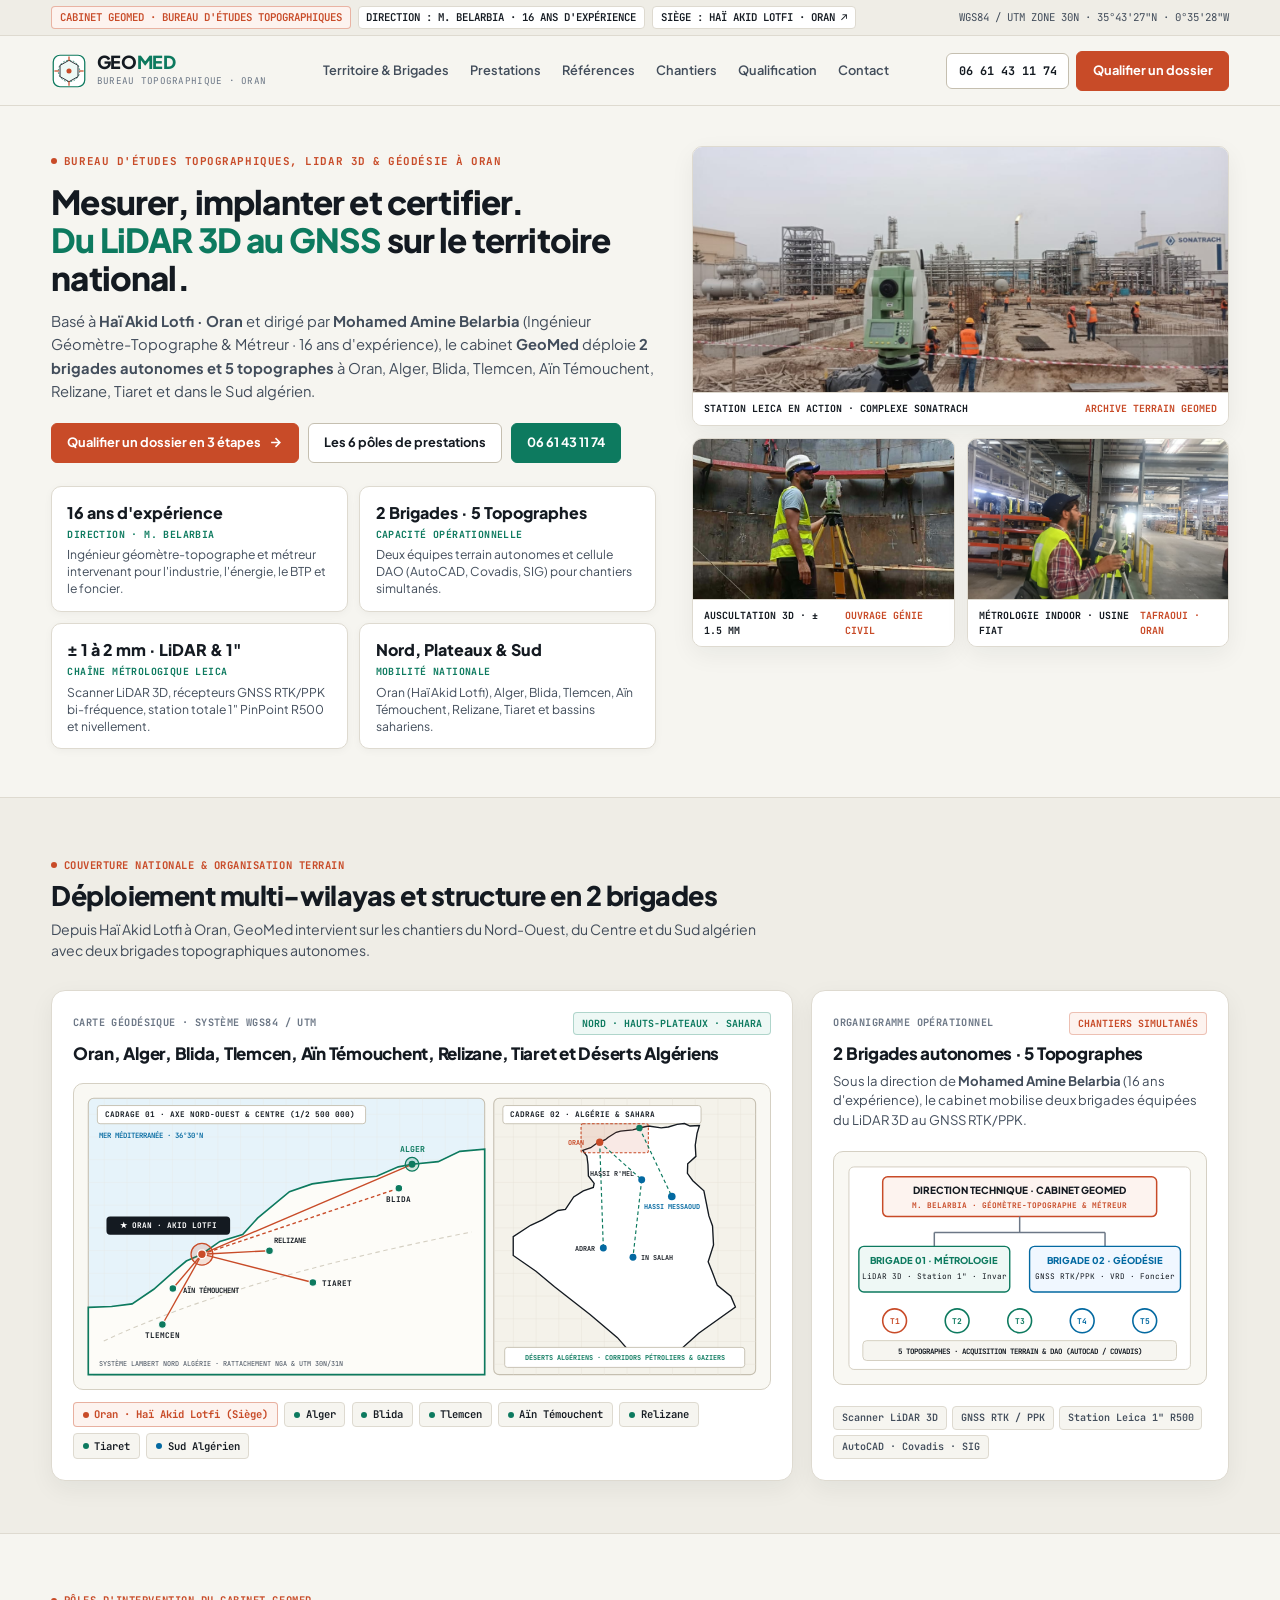
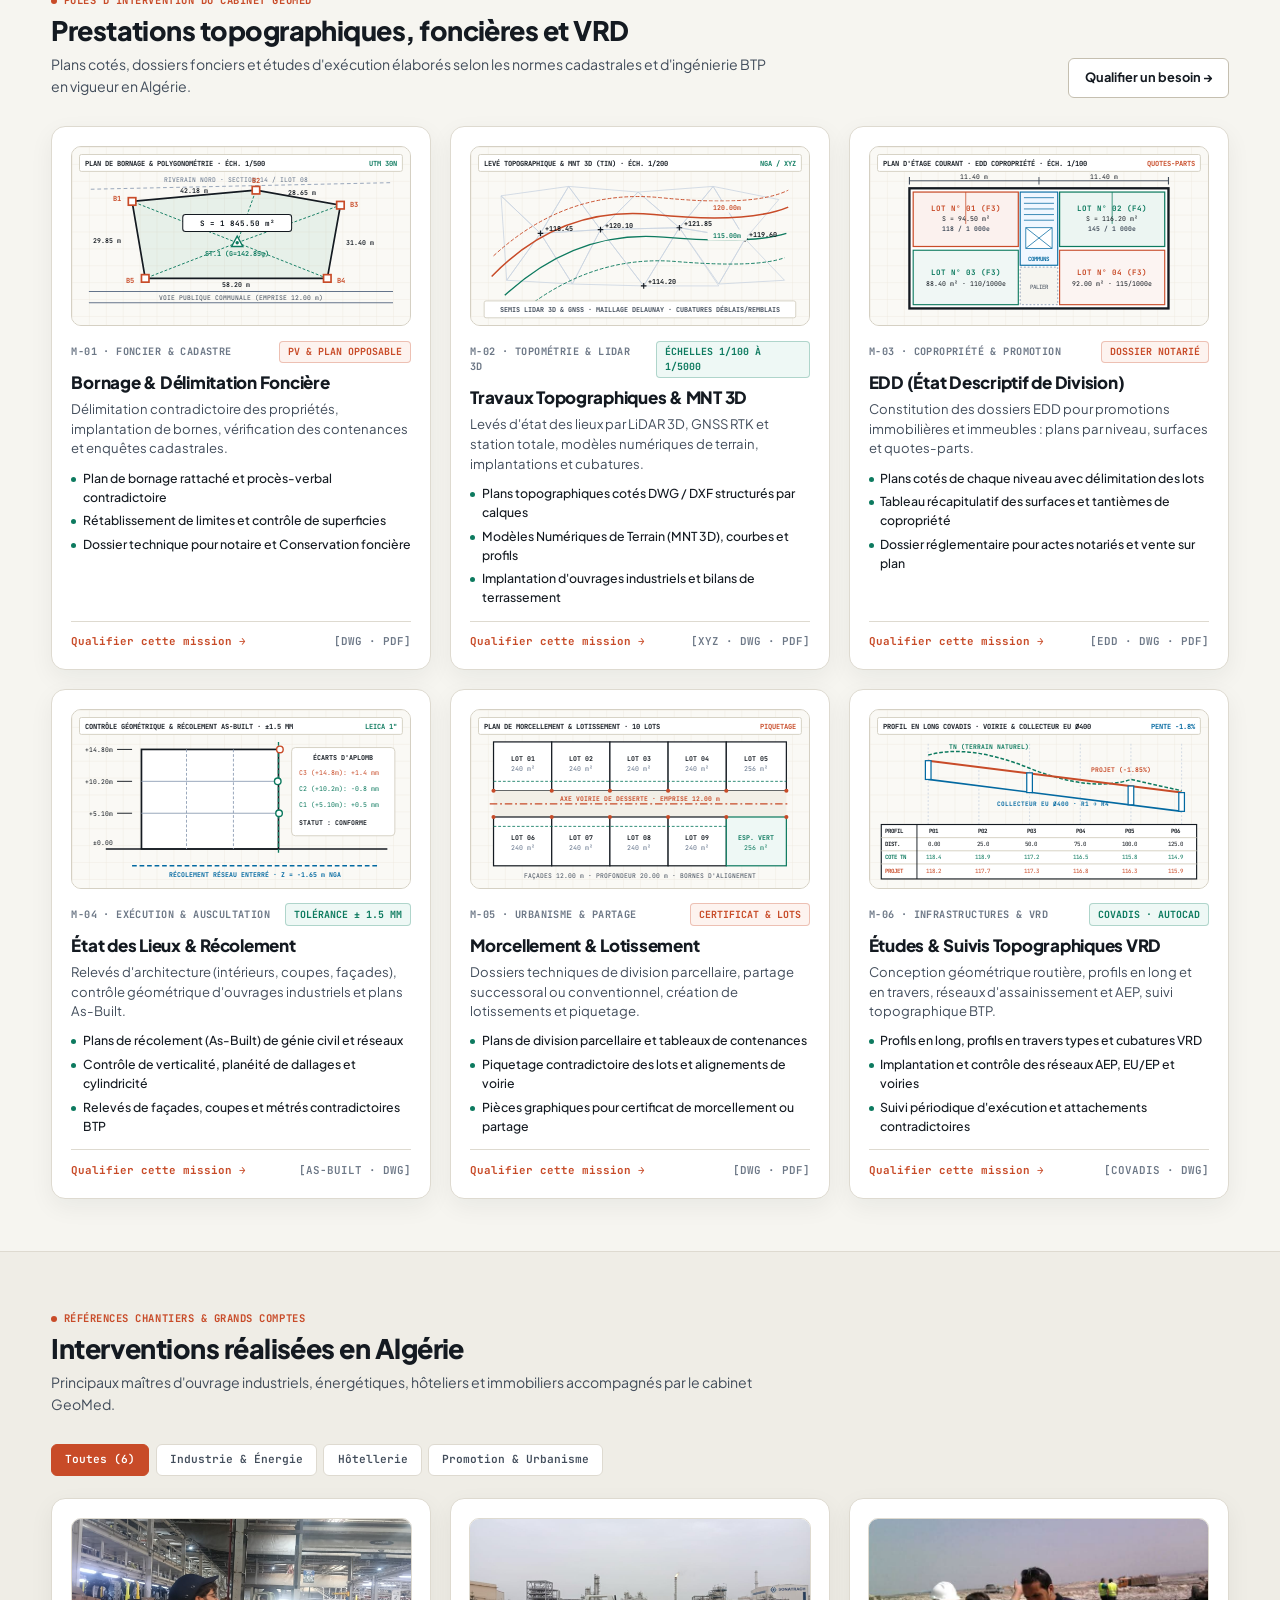
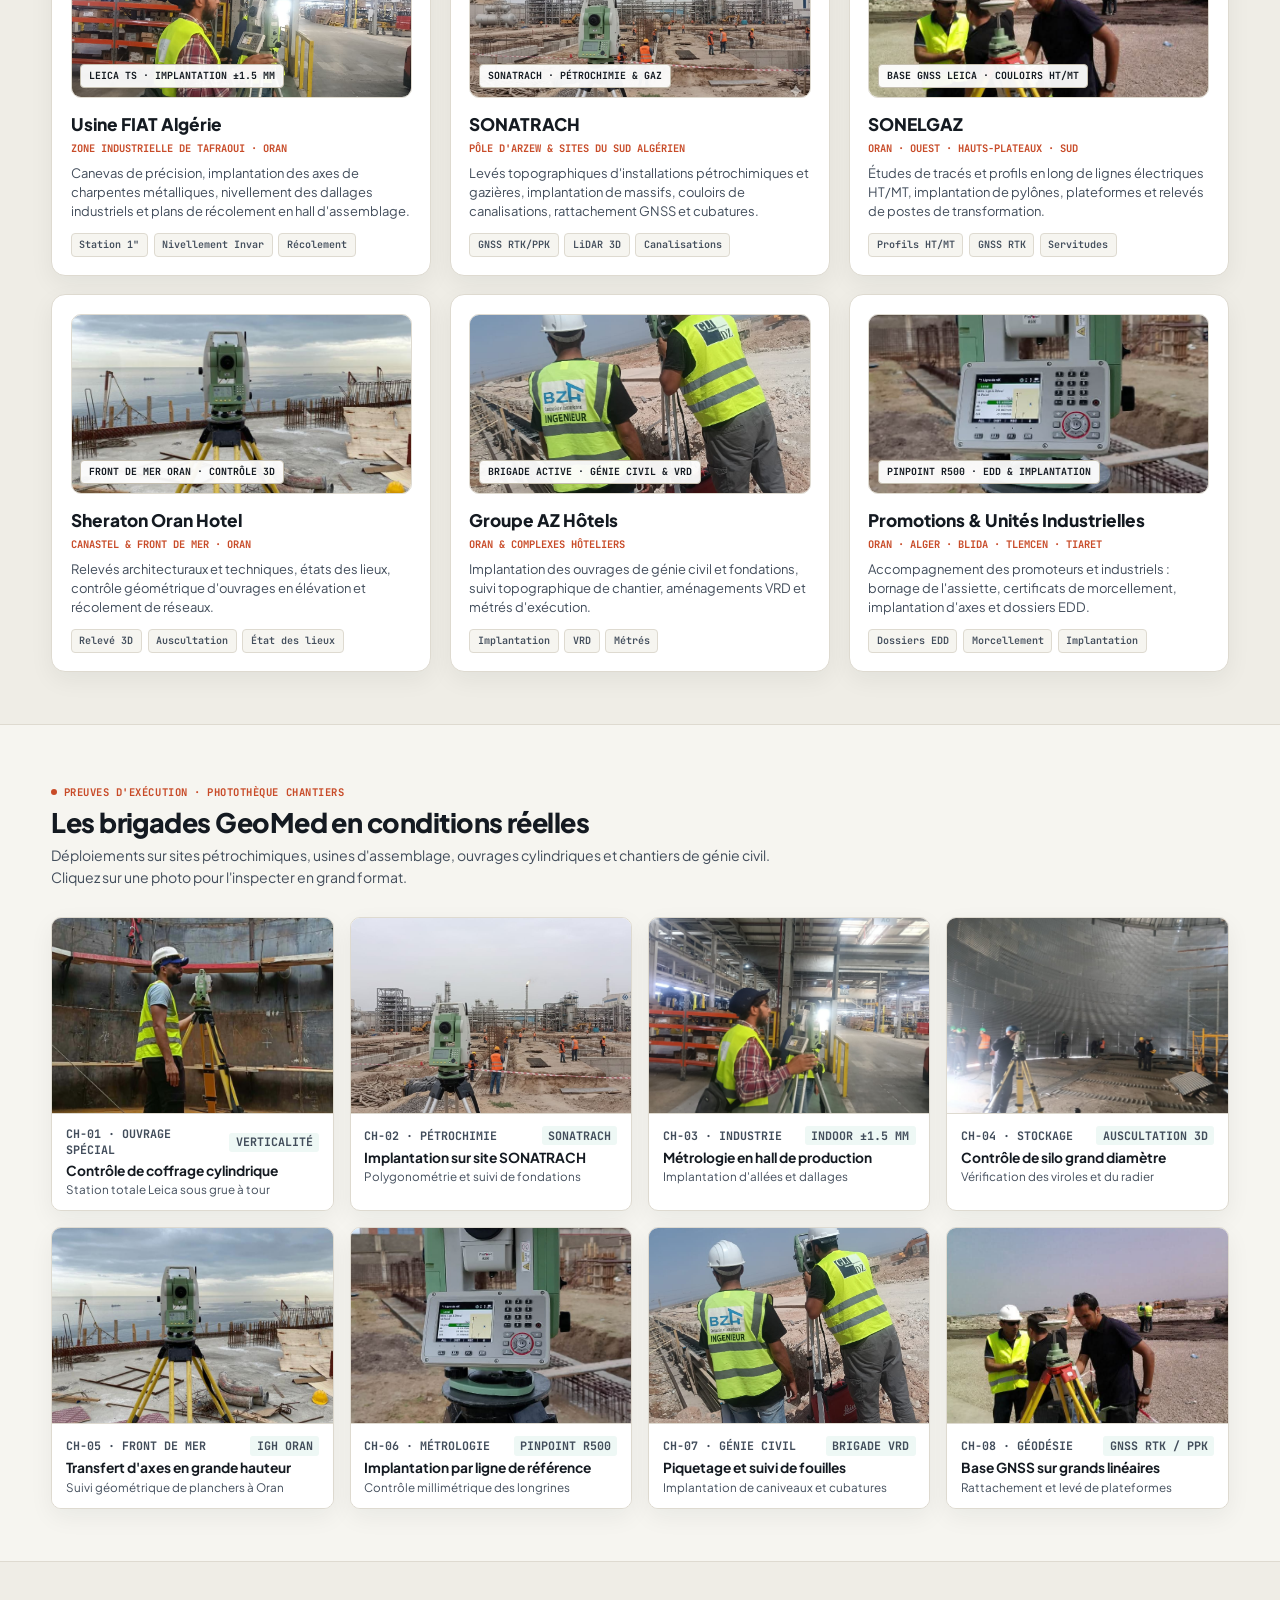
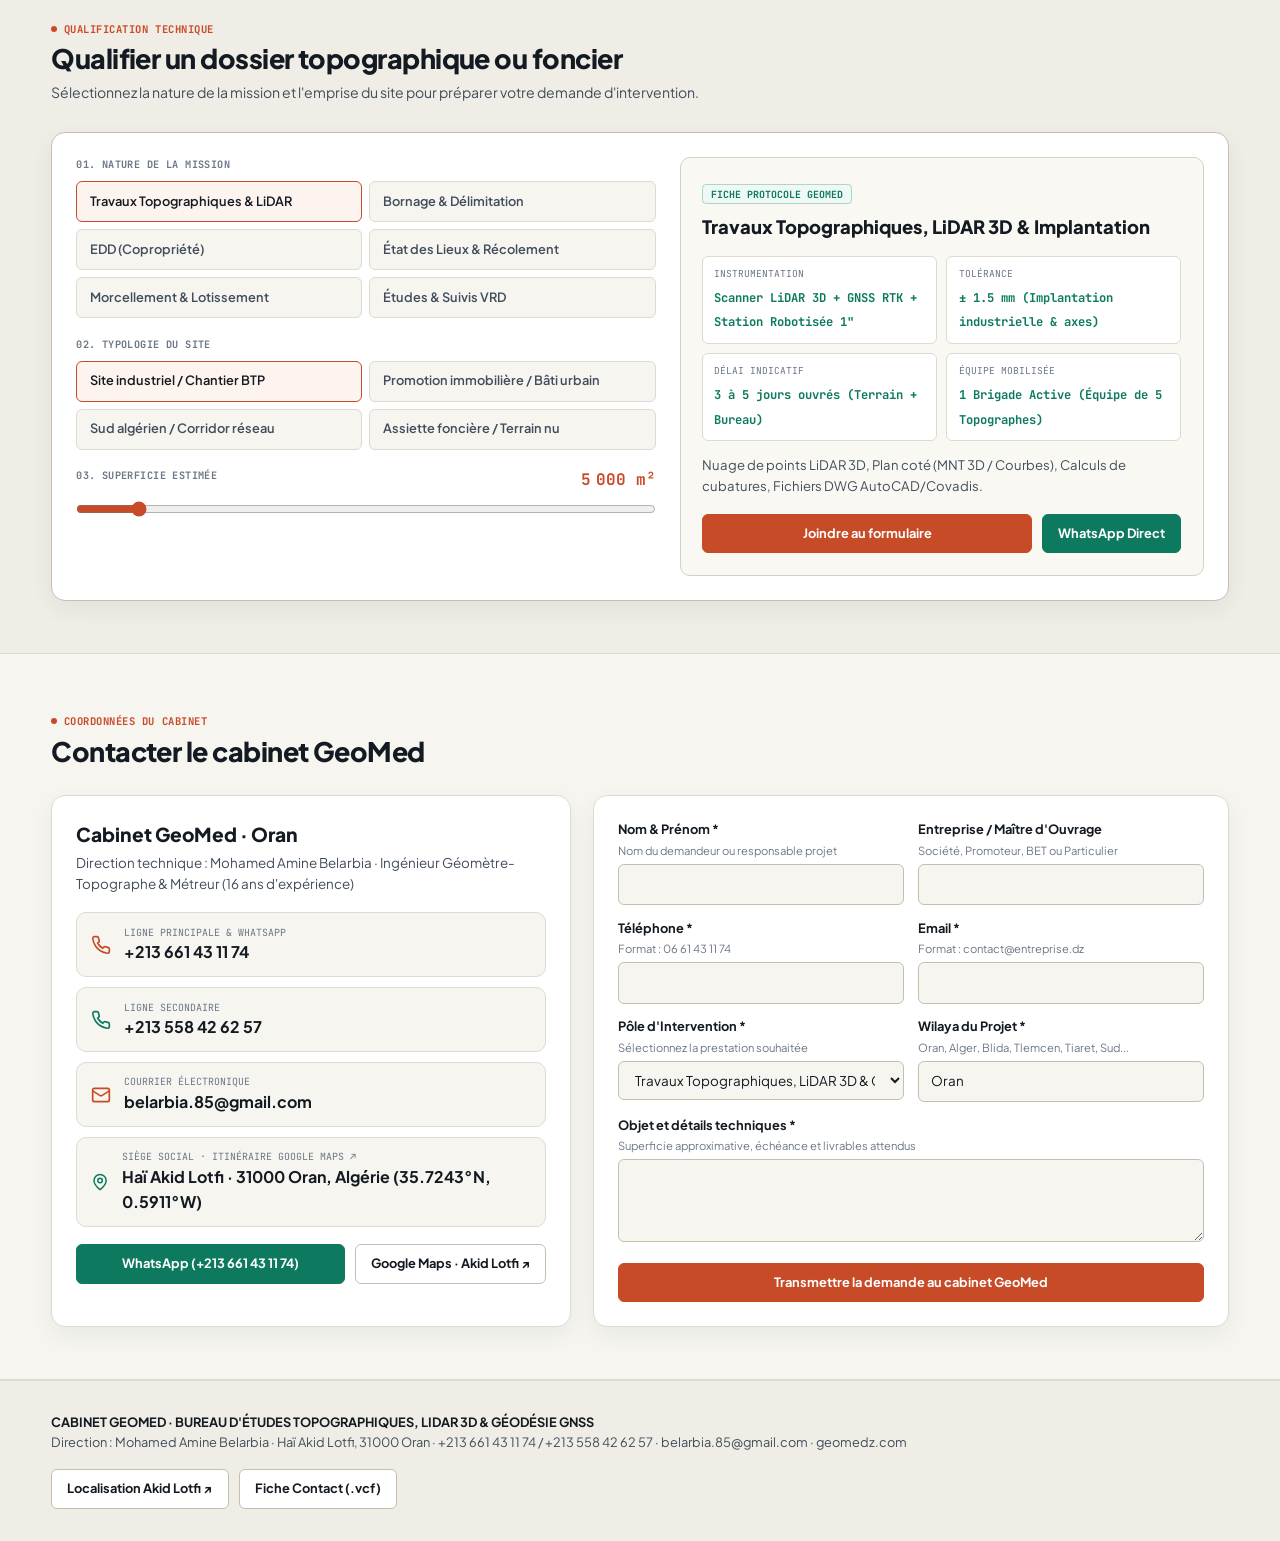
==== commit 014a2b76: "Unify light architectural identity and detailed CAD/Covadis blueprints" ====
--- a/index.html
+++ b/index.html
@@ -1,10 +1,10 @@
-﻿<!DOCTYPE html>
+<!DOCTYPE html>
 <html lang="fr">
 <head>
   <meta charset="UTF-8">
   <meta name="viewport" content="width=device-width, initial-scale=1.0">
   <title>GeoMed · Bureau d'Études Topographiques, LiDAR 3D & Géodésie GNSS à Oran | geomedz.com</title>
-  <meta name="description" content="Cabinet GeoMed à Oran : bureau d'études topographiques, relevés LiDAR 3D, géodésie GNSS RTK/PPK, bornage, EDD, morcellement et études VRD. Dirigé par Mohamed Amine Belarbia (16 ans d'expérience), 2 brigades et 5 topographes sur le territoire national.">
+  <meta name="description" content="Cabinet GeoMed à Oran (Haï Akid Lotfi) : bureau d'études topographiques, relevés LiDAR 3D, géodésie GNSS RTK/PPK, bornage, EDD, morcellement et études VRD. Dirigé par Mohamed Amine Belarbia (16 ans d'expérience), 2 brigades et 5 topographes sur le territoire national.">
   <link rel="canonical" href="https://geomedz.com/">
   <link rel="preconnect" href="https://fonts.googleapis.com">
   <link rel="preconnect" href="https://fonts.gstatic.com" crossorigin>
@@ -30,24 +30,23 @@
     <div class="container header-inner">
       <a href="#top" class="brand-lockup" aria-label="GeoMed · Bureau d'Études Topographiques à Oran">
         <svg class="brand-mark-svg" viewBox="0 0 64 64" fill="none" aria-hidden="true">
-          <rect x="4" y="4" width="56" height="56" rx="12" fill="#0E1722" stroke="#0D7A5F" stroke-width="2"/>
-          <circle cx="32" cy="32" r="19" stroke="#10B981" stroke-width="1.4" stroke-dasharray="3 3"/>
-          <polygon points="32,13 48,22 48,42 32,51 16,42 16,22" stroke="#F8FAFC" stroke-width="1.6" fill="rgba(16,185,129,0.12)"/>
+          <rect x="4" y="4" width="56" height="56" rx="12" fill="#FFFFFF" stroke="#0D7A5F" stroke-width="2.2"/>
+          <circle cx="32" cy="32" r="19" stroke="#0D7A5F" stroke-width="1.4" stroke-dasharray="3 3"/>
+          <polygon points="32,13 48,22 48,42 32,51 16,42 16,22" stroke="#141A21" stroke-width="1.6" fill="#EEF8F5"/>
           <line x1="32" y1="6" x2="32" y2="14" stroke="#C84B28" stroke-width="2.2"/>
           <line x1="32" y1="50" x2="32" y2="58" stroke="#C84B28" stroke-width="2.2"/>
           <line x1="6" y1="32" x2="14" y2="32" stroke="#C84B28" stroke-width="2.2"/>
           <line x1="50" y1="32" x2="58" y2="32" stroke="#C84B28" stroke-width="2.2"/>
-          <circle cx="32" cy="32" r="4.5" fill="#C84B28" stroke="#FFFFFF" stroke-width="1.5"/>
+          <circle cx="32" cy="32" r="4.5" fill="#C84B28"/>
         </svg>
         <div>
           <div class="brand-title">GEO<span>MED</span></div>
-          <span class="brand-sub">BUREAU D'ÉTUDES TOPOGRAPHIQUES · ORAN</span>
+          <span class="brand-sub">BUREAU TOPOGRAPHIQUE · ORAN</span>
         </div>
       </a>
 
       <nav class="main-nav" aria-label="Navigation principale">
-        <a href="#territoire" class="nav-link">Couverture &amp; Brigades</a>
-        <a href="#lidar-gnss" class="nav-link">LiDAR &amp; GNSS</a>
+        <a href="#territoire" class="nav-link">Territoire &amp; Brigades</a>
         <a href="#services" class="nav-link">Prestations</a>
         <a href="#references" class="nav-link">Références</a>
         <a href="#terrain" class="nav-link">Chantiers</a>
@@ -56,10 +55,6 @@
       </nav>
 
       <div class="header-actions">
-        <div class="live-pill">
-          <span class="live-dot"></span>
-          <span>2 BRIGADES · 5 TOPOGRAPHES</span>
-        </div>
         <a href="tel:+213661431174" class="btn btn-phone-chip">06 61 43 11 74</a>
         <a href="#qualifier" class="btn btn-primary">Qualifier un dossier</a>
       </div>
@@ -78,7 +73,7 @@
           </h1>
 
           <p class="hero-subtitle">
-            Basé à <strong>Haï Akid Lotfi · Oran</strong> et dirigé par <strong>Mohamed Amine Belarbia</strong> (Ingénieur Géomètre-Topographe &amp; Métreur · 16 ans d'expérience), le cabinet <strong>GeoMed</strong> déploie <strong>2 brigades autonomes et 5 topographes</strong> à Oran, Alger, Blida, Tlemcen, Aïn Témouchent, Relizane, Tiaret et dans le Sud algérien pour l'industrie, l'énergie, le BTP et le foncier.
+            Basé à <strong>Haï Akid Lotfi · Oran</strong> et dirigé par <strong>Mohamed Amine Belarbia</strong> (Ingénieur Géomètre-Topographe &amp; Métreur · 16 ans d'expérience), le cabinet <strong>GeoMed</strong> déploie <strong>2 brigades autonomes et 5 topographes</strong> à Oran, Alger, Blida, Tlemcen, Aïn Témouchent, Relizane, Tiaret et dans le Sud algérien.
           </p>
 
           <div class="hero-cta-row">
@@ -86,21 +81,21 @@
               <span>Qualifier un dossier en 3 étapes</span>
               <svg width="15" height="15" viewBox="0 0 24 24" fill="none" stroke="currentColor" stroke-width="2.4"><path d="M5 12h14M12 5l7 7-7 7"/></svg>
             </a>
-            <a href="#services" class="btn btn-outline">Catalogue des 6 pôles</a>
+            <a href="#services" class="btn btn-outline">Les 6 pôles de prestations</a>
             <a href="tel:+213661431174" class="btn btn-leica">06 61 43 11 74</a>
           </div>
 
           <div class="hero-kpi-grid">
             <div class="hero-kpi-card">
               <div class="hero-kpi-value">16 ans d'expérience</div>
-              <div class="hero-kpi-code">Direction Technique · M. Belarbia</div>
-              <p class="hero-kpi-desc">Ingénieur géomètre-topographe et métreur accompagnant les grands donneurs d'ordre industriels et fonciers.</p>
+              <div class="hero-kpi-code">Direction · M. Belarbia</div>
+              <p class="hero-kpi-desc">Ingénieur géomètre-topographe et métreur intervenant pour l'industrie, l'énergie, le BTP et le foncier.</p>
             </div>
 
             <div class="hero-kpi-card">
               <div class="hero-kpi-value">2 Brigades · 5 Topographes</div>
               <div class="hero-kpi-code">Capacité Opérationnelle</div>
-              <p class="hero-kpi-desc">Deux équipes terrain autonomes et cellule DAO (AutoCAD, Covadis, SIG) pour intervenir simultanément.</p>
+              <p class="hero-kpi-desc">Deux équipes terrain autonomes et cellule DAO (AutoCAD, Covadis, SIG) pour chantiers simultanés.</p>
             </div>
 
             <div class="hero-kpi-card">
@@ -111,8 +106,8 @@
 
             <div class="hero-kpi-card">
               <div class="hero-kpi-value">Nord, Plateaux &amp; Sud</div>
-              <div class="hero-kpi-code">Mobilité 58 Wilayas</div>
-              <p class="hero-kpi-desc">Interventions régulières à Oran, Alger, Blida, Tlemcen, Aïn Témouchent, Relizane, Tiaret et bassins sahariens.</p>
+              <div class="hero-kpi-code">Mobilité Nationale</div>
+              <p class="hero-kpi-desc">Oran (Haï Akid Lotfi), Alger, Blida, Tlemcen, Aïn Témouchent, Relizane, Tiaret et bassins sahariens.</p>
             </div>
           </div>
         </div>
@@ -151,51 +146,51 @@
       </div>
     </section>
 
-    <section id="territoire" class="section">
+    <section id="territoire" class="section section-alt">
       <div class="container">
         <div class="section-head">
-          <span class="section-eyebrow">Couverture Nationale &amp; Capacité de Déploiement</span>
-          <h2 class="section-title">Interventions multi-wilayas et organisation en 2 brigades</h2>
+          <span class="section-eyebrow">Couverture Nationale &amp; Organisation Terrain</span>
+          <h2 class="section-title">Déploiement multi-wilayas et structure en 2 brigades</h2>
           <p class="section-sub">
-            Depuis son siège de Haï Akid Lotfi à Oran, le cabinet GeoMed déploie ses deux brigades topographiques sur les pôles industriels du Nord-Ouest, du Centre et des bassins énergétiques du Sud algérien.
+            Depuis Haï Akid Lotfi à Oran, GeoMed intervient sur les chantiers du Nord-Ouest, du Centre et du Sud algérien avec deux brigades topographiques autonomes.
           </p>
         </div>
 
-        <div class="apple-bento-asymmetric">
-          <article class="bento-feature-box">
-            <div class="visual-card-top-meta">
-              <span class="visual-pill-code">CARTOGRAPHIE GÉODÉSIQUE · SYSTÈME WGS84 / UTM</span>
-              <span class="visual-pill-spec">NORD · HAUTS-PLATEAUX · SAHARA</span>
-            </div>
-
-            <h3 class="visual-card-title">Déploiement d'Oran et du Nord-Ouest jusqu'à Alger et aux Déserts Algériens</h3>
-
-            <div class="algeria-map-stage">
-              <svg viewBox="0 0 750 340" fill="none" aria-label="Carte géodésique double échelle des interventions GeoMed en Algérie">
-                <!-- CADRE 1 (GAUCHE) : ZOOM GÉODÉSIQUE NORD-OUEST & CENTRE (1/2 500 000) -->
-                <rect x="10" y="10" width="435" height="320" rx="8" fill="#09111B" stroke="#1E334A" stroke-width="1.2"/>
-                <text x="24" y="29" font-family="'JetBrains Mono', monospace" font-weight="700" font-size="9.5" fill="#10B981">CADRAGE 01 · AXE NORD-OUEST &amp; CENTRE (34°N - 37°N)</text>
-
-                <!-- Grille Latitude / Longitude Cadrage Nord -->
-                <g stroke="rgba(148,163,184,0.12)" stroke-width="1">
-                  <line x1="10" y1="85" x2="445" y2="85"/>
-                  <line x1="10" y1="165" x2="445" y2="165"/>
-                  <line x1="10" y1="245" x2="445" y2="245"/>
-                  <line x1="115" y1="38" x2="115" y2="330"/>
-                  <line x1="235" y1="38" x2="235" y2="330"/>
-                  <line x1="355" y1="38" x2="355" y2="330"/>
-                </g>
-                <text x="22" y="56" font-family="'JetBrains Mono', monospace" font-size="7.5" fill="#64748B">MER MÉDITERRANÉE · 36.5°N</text>
-
-                <!-- Trait de côte méditerranéen réel et territoire Nord (WGS84 projeté) -->
-                <path d="M33.6,237 L56.2,234.2 L80,218.1 L100.1,200.2 L115.8,187 L132.7,179.5 L152.8,165.4 L177.8,157.8 L194.2,139.9 L229.3,110.7 L254.3,102.2 L288.2,97.5 L325.2,93.7 L349,83.4 L364.1,80.6 L392.9,77.7 L416.7,66.4 L432,66.4 L432,318 L24,318 L24,252 Z"
-                      fill="rgba(16,185,129,0.06)" stroke="#0D7A5F" stroke-width="1.4"/>
-                <!-- Trait de côte surligné -->
-                <path d="M33.6,237 L56.2,234.2 L80,218.1 L100.1,200.2 L115.8,187 L132.7,179.5 L152.8,165.4 L177.8,157.8 L194.2,139.9 L229.3,110.7 L254.3,102.2 L288.2,97.5 L325.2,93.7 L349,83.4 L364.1,80.6 L392.9,77.7 L416.7,66.4"
-                      fill="none" stroke="#38BDF8" stroke-width="2"/>
-
-                <!-- Liaisons géodésiques depuis Oran (133, 179.5) -->
-                <g stroke="#C84B28" stroke-width="1.4" opacity="0.85">
+        <div class="bento-2col-asymmetric">
+          <article class="bento-card">
+            <div class="card-meta-top">
+              <span class="meta-code">CARTE GÉODÉSIQUE · SYSTÈME WGS84 / UTM</span>
+              <span class="meta-badge-green">NORD · HAUTS-PLATEAUX · SAHARA</span>
+            </div>
+
+            <h3 class="card-title">Oran, Alger, Blida, Tlemcen, Aïn Témouchent, Relizane, Tiaret et Déserts Algériens</h3>
+
+            <div class="blueprint-stage">
+              <svg viewBox="0 0 750 320" fill="none" aria-label="Plan cartographique double échelle des interventions GeoMed en Algérie">
+                <defs>
+                  <pattern id="mapGrid" width="25" height="25" patternUnits="userSpaceOnUse">
+                    <path d="M 25 0 L 0 0 0 25" fill="none" stroke="#E4E0D4" stroke-width="0.8"/>
+                  </pattern>
+                </defs>
+
+                <!-- CADRE 1 (GAUCHE) : ZOOM NORD-OUEST & CENTRE SUR FOND CARTOGRAPHIQUE CLAIR -->
+                <rect x="8" y="8" width="436" height="304" rx="6" fill="#E6F3FA" stroke="#C5BFB0" stroke-width="1.2"/>
+                <rect x="8" y="8" width="436" height="304" rx="6" fill="url(#mapGrid)" opacity="0.55"/>
+
+                <!-- Terres émergées Nord Algérie (WGS84 projeté) -->
+                <path d="M8,238 L33.6,237 L56.2,234.2 L80,218.1 L100.1,200.2 L115.8,187 L132.7,179.5 L152.8,165.4 L177.8,157.8 L194.2,139.9 L229.3,110.7 L254.3,102.2 L288.2,97.5 L325.2,93.7 L349,83.4 L364.1,80.6 L392.9,77.7 L416.7,66.4 L444,64 L444,312 L8,312 Z"
+                      fill="#FDFCF8" stroke="#0D7A5F" stroke-width="1.8"/>
+
+                <!-- Courbes d'orographie Tell / Hauts-Plateaux -->
+                <path d="M25,275 Q175,205 430,155" stroke="#D5D0C3" stroke-width="1.2" stroke-dasharray="5 4" fill="none"/>
+                <text x="20" y="52" font-family="'JetBrains Mono', monospace" font-size="8" font-weight="600" fill="#0369A1">MER MÉDITERRANÉE · 36°30'N</text>
+
+                <!-- Bandeau Titre Cadrage 01 -->
+                <rect x="18" y="16" width="295" height="20" rx="3" fill="#FFFFFF" stroke="#C5BFB0"/>
+                <text x="26" y="29" font-family="'JetBrains Mono', monospace" font-weight="700" font-size="8.5" fill="#141A21">CADRAGE 01 · AXE NORD-OUEST &amp; CENTRE (1/2 500 000)</text>
+
+                <!-- Liaisons Géodésiques depuis Oran (133, 179.5) -->
+                <g stroke="#C84B28" stroke-width="1.5">
                   <line x1="133" y1="179.5" x2="101" y2="217.2"/>
                   <line x1="133" y1="179.5" x2="89.5" y2="256.8"/>
                   <line x1="133" y1="179.5" x2="207.3" y2="175.7"/>
@@ -204,483 +199,670 @@
                   <line x1="133" y1="179.5" x2="364.1" y2="80.6"/>
                 </g>
 
-                <!-- 1. ORAN (SIÈGE AKID LOTFI) : (133, 179.5) -->
-                <circle cx="133" cy="179.5" r="13" fill="rgba(200,75,40,0.22)" stroke="#C84B28" stroke-width="1.5"/>
-                <circle cx="133" cy="179.5" r="5" fill="#F97316" stroke="#FFFFFF" stroke-width="1.5"/>
-                <rect x="34" y="138" width="138" height="22" rx="4" fill="#09111B" stroke="#C84B28" stroke-width="1.2"/>
-                <text x="103" y="152" text-anchor="middle" font-family="'JetBrains Mono', monospace" font-weight="700" font-size="9" fill="#FFFFFF">★ ORAN · AKID LOTFI</text>
-
-                <!-- 2. AÏN TÉMOUCHENT : (101, 217.2) -->
-                <circle cx="101" cy="217.2" r="4.5" fill="#10B981" stroke="#09111B" stroke-width="1.2"/>
-                <text x="114" y="224" font-family="'JetBrains Mono', monospace" font-weight="600" font-size="8.5" fill="#E2E8F0">AÏN TÉMOUCHENT</text>
-
-                <!-- 3. TLEMCEN : (89.5, 256.8) -->
-                <circle cx="89.5" cy="256.8" r="4.5" fill="#10B981" stroke="#09111B" stroke-width="1.2"/>
-                <text x="89.5" y="274" text-anchor="middle" font-family="'JetBrains Mono', monospace" font-weight="600" font-size="9" fill="#E2E8F0">TLEMCEN</text>
-
-                <!-- 4. RELIZANE : (207.3, 175.7) -->
-                <circle cx="207.3" cy="175.7" r="4.5" fill="#10B981" stroke="#09111B" stroke-width="1.2"/>
-                <text x="214" y="168" font-family="'JetBrains Mono', monospace" font-weight="600" font-size="8.5" fill="#E2E8F0">RELIZANE</text>
-
-                <!-- 5. TIARET : (255, 210.6) -->
-                <circle cx="255" cy="210.6" r="4.5" fill="#10B981" stroke="#09111B" stroke-width="1.2"/>
-                <text x="266" y="214" font-family="'JetBrains Mono', monospace" font-weight="600" font-size="9" fill="#E2E8F0">TIARET</text>
-
-                <!-- 6. BLIDA : (349.6, 106.9) -->
-                <circle cx="349.6" cy="106.9" r="4.5" fill="#10B981" stroke="#09111B" stroke-width="1.2"/>
-                <text x="349.6" y="124" text-anchor="middle" font-family="'JetBrains Mono', monospace" font-weight="600" font-size="9" fill="#E2E8F0">BLIDA</text>
-
-                <!-- 7. ALGER : (364.1, 80.6) -->
-                <circle cx="364.1" cy="80.6" r="8" fill="rgba(16,185,129,0.22)" stroke="#10B981" stroke-width="1.4"/>
-                <circle cx="364.1" cy="80.6" r="4" fill="#10B981"/>
-                <text x="364.1" y="66" text-anchor="middle" font-family="'JetBrains Mono', monospace" font-weight="700" font-size="10" fill="#34D399">ALGER</text>
-
-                <!-- Légende bas Cadrage 01 -->
-                <text x="24" y="308" font-family="'JetBrains Mono', monospace" font-size="8" fill="#94A3B8">RÉSEAU ROUTIER, INDUSTRIEL &amp; FONCIER · SYSTÈME LAMBERT NORD ALGÉRIE / UTM 30N-31N</text>
-
-                <!-- CADRE 2 (DROITE) : CARTE NATIONALE D'ALGÉRIE COMPLÈTE (19°N - 37°N) -->
-                <rect x="455" y="10" width="285" height="320" rx="8" fill="#09111B" stroke="#1E334A" stroke-width="1.2"/>
-                <text x="468" y="29" font-family="'JetBrains Mono', monospace" font-weight="700" font-size="9.5" fill="#38BDF8">CADRAGE 02 · ALGÉRIE &amp; GRAND SUD</text>
-
-                <!-- Polygone géographique exact des frontières de l'Algérie (WGS84 projeté) -->
-                <path d="M551.8,71.4 L560.6,68.4 L567.3,63.5 L570.5,62.3 L576.6,59.6 L579.6,57.1 L588.7,51.4 L593.5,50.1 L606.9,48.8 L614.2,46.7 L624.1,44.5 L638.1,46.5 L646,45.6 L655.6,42.7 L663.7,41.8 L669.9,44.5 L680.2,43.9 L677.6,52.6 L675.6,65.6 L676.3,77.9 L667.3,86.1 L667,96.5 L672.9,104.7 L685.1,115.8 L690.6,143.4 L694.6,154.4 L695.7,175.3 L689.8,193.8 L694,204.2 L699.9,219.8 L714.7,231.7 L719.8,243.6 L679.4,272.5 L646.7,303.8 L628.2,308.3 L617,297.9 L601.1,291.9 L590,279.3 L560.2,254 L520.8,221.3 L500.4,204.2 L475.4,186.9 L475.4,166.3 L494.5,153.7 L507.5,147.8 L524.7,137.4 L532.8,136.3 L541.9,122.5 L552.5,115.8 L563.5,112.1 L564.4,107.6 L558.1,99.5 L557.6,86.8 L556.4,77.5 L551.8,71.4 Z"
-                      fill="rgba(56,189,248,0.08)" stroke="#38BDF8" stroke-width="1.5"/>
-
-                <!-- Rectangle d'emprise du Cadrage 01 sur la carte d'Algérie -->
-                <rect x="550" y="42" width="76" height="36" rx="3" fill="rgba(200,75,40,0.18)" stroke="#F97316" stroke-width="1.2" stroke-dasharray="3 2"/>
-
-                <!-- Corridors d'intervention vers les Déserts Algériens / Bassins Sahariens -->
-                <g stroke="#38BDF8" stroke-width="1.3" stroke-dasharray="4 3">
-                  <line x1="570.5" y1="62.3" x2="616.7" y2="103.6"/>
-                  <line x1="614.2" y1="46.7" x2="649.8" y2="122.0"/>
-                  <line x1="570.5" y1="62.3" x2="574.5" y2="178.7"/>
-                  <line x1="616.7" y1="103.6" x2="607.1" y2="188.8"/>
+                <!-- 1. ORAN (SIÈGE AKID LOTFI) -->
+                <circle cx="133" cy="179.5" r="12" fill="rgba(200,75,40,0.16)" stroke="#C84B28" stroke-width="1.4"/>
+                <circle cx="133" cy="179.5" r="4.8" fill="#C84B28" stroke="#FFFFFF" stroke-width="1.5"/>
+                <rect x="28" y="138" width="136" height="20" rx="4" fill="#141A21"/>
+                <text x="96" y="151" text-anchor="middle" font-family="'JetBrains Mono', monospace" font-weight="700" font-size="8.5" fill="#FFFFFF">★ ORAN · AKID LOTFI</text>
+
+                <!-- 2. AÏN TÉMOUCHENT -->
+                <circle cx="101" cy="217.2" r="4.2" fill="#0D7A5F" stroke="#FFFFFF" stroke-width="1.2"/>
+                <text x="112" y="222" font-family="'JetBrains Mono', monospace" font-weight="700" font-size="8" fill="#141A21">AÏN TÉMOUCHENT</text>
+
+                <!-- 3. TLEMCEN -->
+                <circle cx="89.5" cy="256.8" r="4.2" fill="#0D7A5F" stroke="#FFFFFF" stroke-width="1.2"/>
+                <text x="89.5" y="272" text-anchor="middle" font-family="'JetBrains Mono', monospace" font-weight="700" font-size="8.5" fill="#141A21">TLEMCEN</text>
+
+                <!-- 4. RELIZANE -->
+                <circle cx="207.3" cy="175.7" r="4.2" fill="#0D7A5F" stroke="#FFFFFF" stroke-width="1.2"/>
+                <text x="212" y="167" font-family="'JetBrains Mono', monospace" font-weight="700" font-size="8" fill="#141A21">RELIZANE</text>
+
+                <!-- 5. TIARET -->
+                <circle cx="255" cy="210.6" r="4.2" fill="#0D7A5F" stroke="#FFFFFF" stroke-width="1.2"/>
+                <text x="265" y="214" font-family="'JetBrains Mono', monospace" font-weight="700" font-size="8.5" fill="#141A21">TIARET</text>
+
+                <!-- 6. BLIDA -->
+                <circle cx="349.6" cy="106.9" r="4.2" fill="#0D7A5F" stroke="#FFFFFF" stroke-width="1.2"/>
+                <text x="349.6" y="122" text-anchor="middle" font-family="'JetBrains Mono', monospace" font-weight="700" font-size="8.5" fill="#141A21">BLIDA</text>
+
+                <!-- 7. ALGER -->
+                <circle cx="364.1" cy="80.6" r="7.5" fill="rgba(13,122,95,0.18)" stroke="#0D7A5F" stroke-width="1.4"/>
+                <circle cx="364.1" cy="80.6" r="3.8" fill="#0D7A5F"/>
+                <text x="364.1" y="67" text-anchor="middle" font-family="'JetBrains Mono', monospace" font-weight="700" font-size="9" fill="#0D7A5F">ALGER</text>
+
+                <text x="20" y="302" font-family="'JetBrains Mono', monospace" font-size="7.5" fill="#424D5B">SYSTÈME LAMBERT NORD ALGÉRIE · RATTACHEMENT NGA &amp; UTM 30N/31N</text>
+
+                <!-- CADRE 2 (DROITE) : CARTE NATIONALE D'ALGÉRIE & SAHARA -->
+                <rect x="454" y="8" width="288" height="304" rx="6" fill="#F4F2EA" stroke="#C5BFB0" stroke-width="1.2"/>
+                <rect x="454" y="8" width="288" height="304" rx="6" fill="url(#mapGrid)"/>
+
+                <rect x="464" y="16" width="218" height="20" rx="3" fill="#FFFFFF" stroke="#C5BFB0"/>
+                <text x="472" y="29" font-family="'JetBrains Mono', monospace" font-weight="700" font-size="8.5" fill="#141A21">CADRAGE 02 · ALGÉRIE &amp; SAHARA</text>
+
+                <!-- Frontières nationales exactes de l'Algérie (WGS84 projeté) -->
+                <path d="M551.8,65.4 L560.6,62.4 L567.3,57.5 L570.5,56.3 L576.6,53.6 L579.6,51.1 L588.7,45.4 L593.5,44.1 L606.9,42.8 L614.2,40.7 L624.1,38.5 L638.1,40.5 L646,39.6 L655.6,36.7 L663.7,35.8 L669.9,38.5 L680.2,37.9 L677.6,46.6 L675.6,59.6 L676.3,71.9 L667.3,80.1 L667,90.5 L672.9,98.7 L685.1,109.8 L690.6,137.4 L694.6,148.4 L695.7,169.3 L689.8,187.8 L694,198.2 L699.9,213.8 L714.7,225.7 L719.8,237.6 L679.4,266.5 L646.7,295.8 L628.2,299.3 L617,289.9 L601.1,283.9 L590,271.3 L560.2,246 L520.8,215.3 L500.4,198.2 L475.4,180.9 L475.4,160.3 L494.5,147.7 L507.5,141.8 L524.7,131.4 L532.8,130.3 L541.9,116.5 L552.5,109.8 L563.5,106.1 L564.4,101.6 L558.1,93.5 L557.6,80.8 L556.4,71.5 L551.8,65.4 Z"
+                      fill="#FFFFFF" stroke="#141A21" stroke-width="1.5"/>
+
+                <!-- Emprise Cadrage 01 -->
+                <rect x="550" y="36" width="74" height="32" rx="2" fill="rgba(200,75,40,0.12)" stroke="#C84B28" stroke-width="1.2" stroke-dasharray="3 2"/>
+
+                <!-- Corridors Sahariens -->
+                <g stroke="#0D7A5F" stroke-width="1.3" stroke-dasharray="4 3">
+                  <line x1="570.5" y1="56.3" x2="616.7" y2="97.6"/>
+                  <line x1="614.2" y1="40.7" x2="649.8" y2="116.0"/>
+                  <line x1="570.5" y1="56.3" x2="574.5" y2="172.7"/>
+                  <line x1="616.7" y1="97.6" x2="607.1" y2="182.8"/>
                 </g>
 
-                <!-- Points Nord sur Carte Nationale -->
-                <circle cx="570.5" cy="62.3" r="4" fill="#F97316" stroke="#FFFFFF" stroke-width="1"/>
-                <text x="536" y="64" font-family="'JetBrains Mono', monospace" font-weight="700" font-size="7.5" fill="#F97316">ORAN</text>
-                <circle cx="614.2" cy="46.7" r="3.5" fill="#10B981"/>
-                <text x="633" y="54" font-family="'JetBrains Mono', monospace" font-weight="700" font-size="7.5" fill="#10B981">ALGER</text>
-
-                <!-- Pôles Sahariens & Déserts Algériens -->
-                <circle cx="616.7" cy="103.6" r="4" fill="#38BDF8"/>
-                <text x="608" y="98" text-anchor="end" font-family="'JetBrains Mono', monospace" font-size="7.5" fill="#E2E8F0">HASSI R'MEL</text>
-
-                <circle cx="649.8" cy="122.0" r="4.5" fill="#38BDF8"/>
-                <circle cx="649.8" cy="122.0" r="8" stroke="#38BDF8" stroke-width="1" stroke-dasharray="2 2"/>
-                <text x="649.8" y="138" text-anchor="middle" font-family="'JetBrains Mono', monospace" font-weight="700" font-size="7.5" fill="#38BDF8">HASSI MESSAOUD</text>
-
-                <circle cx="574.5" cy="178.7" r="4" fill="#38BDF8"/>
-                <text x="564" y="182" text-anchor="end" font-family="'JetBrains Mono', monospace" font-size="7.5" fill="#E2E8F0">ADRAR</text>
-
-                <circle cx="607.1" cy="188.8" r="4" fill="#38BDF8"/>
-                <text x="616" y="192" font-family="'JetBrains Mono', monospace" font-size="7.5" fill="#E2E8F0">IN SALAH</text>
-
-                <rect x="468" y="294" width="258" height="24" rx="4" fill="rgba(14,23,34,0.92)" stroke="rgba(56,189,248,0.4)"/>
-                <text x="597" y="309" text-anchor="middle" font-family="'JetBrains Mono', monospace" font-weight="700" font-size="8" fill="#38BDF8">DÉSERTS ALGÉRIENS · PÔLES GAZIERS &amp; PÉTROLIERS</text>
+                <circle cx="570.5" cy="56.3" r="4" fill="#C84B28"/>
+                <text x="536" y="59" font-family="'JetBrains Mono', monospace" font-weight="700" font-size="7.5" fill="#C84B28">ORAN</text>
+                <circle cx="614.2" cy="40.7" r="3.5" fill="#0D7A5F"/>
+
+                <circle cx="616.7" cy="97.6" r="3.8" fill="#0369A1"/>
+                <text x="608" y="94" text-anchor="end" font-family="'JetBrains Mono', monospace" font-weight="600" font-size="7.5" fill="#141A21">HASSI R'MEL</text>
+
+                <circle cx="649.8" cy="116.0" r="4.2" fill="#0369A1"/>
+                <text x="649.8" y="130" text-anchor="middle" font-family="'JetBrains Mono', monospace" font-weight="700" font-size="7.5" fill="#0369A1">HASSI MESSAOUD</text>
+
+                <circle cx="574.5" cy="172.7" r="3.8" fill="#0369A1"/>
+                <text x="565" y="176" text-anchor="end" font-family="'JetBrains Mono', monospace" font-weight="600" font-size="7.5" fill="#141A21">ADRAR</text>
+
+                <circle cx="607.1" cy="182.8" r="3.8" fill="#0369A1"/>
+                <text x="616" y="186" font-family="'JetBrains Mono', monospace" font-weight="600" font-size="7.5" fill="#141A21">IN SALAH</text>
+
+                <rect x="466" y="282" width="264" height="22" rx="3" fill="#FFFFFF" stroke="#C5BFB0"/>
+                <text x="598" y="296" text-anchor="middle" font-family="'JetBrains Mono', monospace" font-weight="700" font-size="7.5" fill="#0D7A5F">DÉSERTS ALGÉRIENS · CORRIDORS PÉTROLIERS &amp; GAZIERS</text>
               </svg>
             </div>
 
             <div class="wilaya-pills-strip">
-              <span class="wilaya-pill hq"><i></i>Oran (Siège Akid Lotfi)</span>
+              <span class="wilaya-pill hq"><i></i>Oran · Haï Akid Lotfi (Siège)</span>
               <span class="wilaya-pill"><i></i>Alger</span>
               <span class="wilaya-pill"><i></i>Blida</span>
               <span class="wilaya-pill"><i></i>Tlemcen</span>
               <span class="wilaya-pill"><i></i>Aïn Témouchent</span>
               <span class="wilaya-pill"><i></i>Relizane</span>
               <span class="wilaya-pill"><i></i>Tiaret</span>
-              <span class="wilaya-pill sahara"><i></i>Déserts Algériens &amp; Grand Sud</span>
+              <span class="wilaya-pill sahara"><i></i>Sud Algérien</span>
             </div>
           </article>
 
-          <article class="bento-feature-box">
+          <article class="bento-card">
             <div>
-              <div class="visual-card-top-meta">
-                <span class="visual-pill-code">STRUCTURE OPÉRATIONNELLE</span>
-                <span class="visual-pill-spec">CHANTIERS SIMULTANÉS</span>
-              </div>
-              <h3 class="visual-card-title">2 Brigades autonomes · 5 Topographes</h3>
-              <p class="visual-card-caption">
-                Sous la direction de <strong>Mohamed Amine Belarbia</strong> (16 ans d'expérience), le cabinet GeoMed mobilise deux brigades complètes permettant d'opérer simultanément sur deux wilayas ou deux chantiers distincts.
+              <div class="card-meta-top">
+                <span class="meta-code">ORGANIGRAMME OPÉRATIONNEL</span>
+                <span class="meta-badge-orange">CHANTIERS SIMULTANÉS</span>
+              </div>
+              <h3 class="card-title">2 Brigades autonomes · 5 Topographes</h3>
+              <p class="card-desc">
+                Sous la direction de <strong>Mohamed Amine Belarbia</strong> (16 ans d'expérience), le cabinet mobilise deux brigades équipées du LiDAR 3D au GNSS RTK/PPK.
               </p>
             </div>
 
-            <div class="organigramme-stage">
-              <svg viewBox="0 0 360 225" fill="none" aria-label="Organigramme technique du cabinet GeoMed : Direction, 2 brigades et 5 topographes">
-                <rect x="45" y="10" width="270" height="42" rx="6" fill="#132235" stroke="#C84B28" stroke-width="1.5"/>
-                <text x="180" y="28" text-anchor="middle" font-family="'Plus Jakarta Sans', sans-serif" font-weight="800" font-size="10.5" fill="#FFFFFF">DIRECTION TECHNIQUE · CABINET GEOMED</text>
-                <text x="180" y="42" text-anchor="middle" font-family="'JetBrains Mono', monospace" font-size="8" fill="#FB923C">MOHAMED AMINE BELARBIA · 16 ANS D'EXPÉRIENCE</text>
-
-                <path d="M180,52 L180,70 M92,70 L268,70 M92,70 L92,86 M268,70 L268,86" stroke="#64748B" stroke-width="1.5"/>
-
-                <rect x="16" y="86" width="152" height="48" rx="6" fill="#102329" stroke="#10B981" stroke-width="1.4"/>
-                <text x="92" y="105" text-anchor="middle" font-family="'Plus Jakarta Sans', sans-serif" font-weight="800" font-size="10" fill="#34D399">BRIGADE 01 · MÉTROLOGIE</text>
-                <text x="92" y="121" text-anchor="middle" font-family="'JetBrains Mono', monospace" font-size="8" fill="#CBD5E1">LiDAR 3D · Station 1" · Invar</text>
-
-                <rect x="192" y="86" width="152" height="48" rx="6" fill="#112236" stroke="#38BDF8" stroke-width="1.4"/>
-                <text x="268" y="105" text-anchor="middle" font-family="'Plus Jakarta Sans', sans-serif" font-weight="800" font-size="10" fill="#38BDF8">BRIGADE 02 · GÉODÉSIE</text>
-                <text x="268" y="121" text-anchor="middle" font-family="'JetBrains Mono', monospace" font-size="8" fill="#CBD5E1">GNSS RTK/PPK · VRD · Foncier</text>
-
-                <g transform="translate(0, 152)">
-                  <circle cx="52" cy="16" r="13" fill="#09111B" stroke="#F97316" stroke-width="1.5"/>
-                  <text x="52" y="19" text-anchor="middle" font-family="'JetBrains Mono', monospace" font-size="8.5" font-weight="700" fill="#F97316">T1</text>
-
-                  <circle cx="116" cy="16" r="13" fill="#09111B" stroke="#10B981" stroke-width="1.5"/>
-                  <text x="116" y="19" text-anchor="middle" font-family="'JetBrains Mono', monospace" font-size="8.5" font-weight="700" fill="#10B981">T2</text>
-
-                  <circle cx="180" cy="16" r="13" fill="#09111B" stroke="#10B981" stroke-width="1.5"/>
-                  <text x="180" y="19" text-anchor="middle" font-family="'JetBrains Mono', monospace" font-size="8.5" font-weight="700" fill="#10B981">T3</text>
-
-                  <circle cx="244" cy="16" r="13" fill="#09111B" stroke="#38BDF8" stroke-width="1.5"/>
-                  <text x="244" y="19" text-anchor="middle" font-family="'JetBrains Mono', monospace" font-size="8.5" font-weight="700" fill="#38BDF8">T4</text>
-
-                  <circle cx="308" cy="16" r="13" fill="#09111B" stroke="#38BDF8" stroke-width="1.5"/>
-                  <text x="308" y="19" text-anchor="middle" font-family="'JetBrains Mono', monospace" font-size="8.5" font-weight="700" fill="#38BDF8">T5</text>
-
-                  <rect x="24" y="40" width="312" height="24" rx="4" fill="#132235" stroke="#1E334A"/>
-                  <text x="180" y="55" text-anchor="middle" font-family="'JetBrains Mono', monospace" font-size="8" fill="#E2E8F0">5 TOPOGRAPHES · TERRAIN &amp; BUREAU DAO (AUTOCAD · COVADIS)</text>
+            <div class="blueprint-stage">
+              <svg viewBox="0 0 360 220" fill="none" aria-label="Organigramme technique GeoMed sur fond clair">
+                <rect x="8" y="8" width="344" height="204" rx="5" fill="#FFFFFF" stroke="#D5D0C3"/>
+
+                <rect x="42" y="18" width="276" height="40" rx="5" fill="#FDF3EF" stroke="#C84B28" stroke-width="1.5"/>
+                <text x="180" y="35" text-anchor="middle" font-family="'Plus Jakarta Sans', sans-serif" font-weight="800" font-size="10" fill="#141A21">DIRECTION TECHNIQUE · CABINET GEOMED</text>
+                <text x="180" y="49" text-anchor="middle" font-family="'JetBrains Mono', monospace" font-weight="700" font-size="7.8" fill="#C84B28">M. BELARBIA · GÉOMÈTRE-TOPOGRAPHE &amp; MÉTREUR</text>
+
+                <path d="M180,58 L180,74 M94,74 L266,74 M94,74 L94,88 M266,74 L266,88" stroke="#6C7786" stroke-width="1.5"/>
+
+                <rect x="18" y="88" width="152" height="46" rx="5" fill="#EEF8F5" stroke="#0D7A5F" stroke-width="1.4"/>
+                <text x="94" y="106" text-anchor="middle" font-family="'Plus Jakarta Sans', sans-serif" font-weight="800" font-size="9.5" fill="#0D7A5F">BRIGADE 01 · MÉTROLOGIE</text>
+                <text x="94" y="121" text-anchor="middle" font-family="'JetBrains Mono', monospace" font-size="7.8" fill="#141A21">LiDAR 3D · Station 1" · Invar</text>
+
+                <rect x="190" y="88" width="152" height="46" rx="5" fill="#F0F7FF" stroke="#0369A1" stroke-width="1.4"/>
+                <text x="266" y="106" text-anchor="middle" font-family="'Plus Jakarta Sans', sans-serif" font-weight="800" font-size="9.5" fill="#0369A1">BRIGADE 02 · GÉODÉSIE</text>
+                <text x="266" y="121" text-anchor="middle" font-family="'JetBrains Mono', monospace" font-size="7.8" fill="#141A21">GNSS RTK/PPK · VRD · Foncier</text>
+
+                <g transform="translate(0, 148)">
+                  <circle cx="54" cy="15" r="12" fill="#FFFFFF" stroke="#C84B28" stroke-width="1.6"/>
+                  <text x="54" y="18" text-anchor="middle" font-family="'JetBrains Mono', monospace" font-size="8" font-weight="700" fill="#C84B28">T1</text>
+
+                  <circle cx="117" cy="15" r="12" fill="#FFFFFF" stroke="#0D7A5F" stroke-width="1.6"/>
+                  <text x="117" y="18" text-anchor="middle" font-family="'JetBrains Mono', monospace" font-size="8" font-weight="700" fill="#0D7A5F">T2</text>
+
+                  <circle cx="180" cy="15" r="12" fill="#FFFFFF" stroke="#0D7A5F" stroke-width="1.6"/>
+                  <text x="180" y="18" text-anchor="middle" font-family="'JetBrains Mono', monospace" font-size="8" font-weight="700" fill="#0D7A5F">T3</text>
+
+                  <circle cx="243" cy="15" r="12" fill="#FFFFFF" stroke="#0369A1" stroke-width="1.6"/>
+                  <text x="243" y="18" text-anchor="middle" font-family="'JetBrains Mono', monospace" font-size="8" font-weight="700" fill="#0369A1">T4</text>
+
+                  <circle cx="306" cy="15" r="12" fill="#FFFFFF" stroke="#0369A1" stroke-width="1.6"/>
+                  <text x="306" y="18" text-anchor="middle" font-family="'JetBrains Mono', monospace" font-size="8" font-weight="700" fill="#0369A1">T5</text>
+
+                  <rect x="22" y="35" width="316" height="20" rx="4" fill="#F6F5F0" stroke="#D5D0C3"/>
+                  <text x="180" y="48" text-anchor="middle" font-family="'JetBrains Mono', monospace" font-weight="700" font-size="7.5" fill="#141A21">5 TOPOGRAPHES · ACQUISITION TERRAIN &amp; DAO (AUTOCAD / COVADIS)</text>
                 </g>
               </svg>
             </div>
 
-            <div class="visual-micro-tags">
-              <span> Véhicules Tout-Terrain</span>
-              <span>Double Brigade Active</span>
-              <span>Livrables DWG · DXF · SIG</span>
+            <div class="micro-tags">
+              <span>Scanner LiDAR 3D</span>
+              <span>GNSS RTK / PPK</span>
+              <span>Station Leica 1" R500</span>
+              <span>AutoCAD · Covadis · SIG</span>
             </div>
           </article>
         </div>
       </div>
     </section>
 
-    <section id="lidar-gnss" class="section section-dark">
+    <section id="services" class="section">
       <div class="container">
-        <div class="section-head">
-          <span class="section-eyebrow">Chaîne Métrologique &amp; Acquisition Numérique</span>
-          <h2 class="section-title">Travaux de haute précision : du LiDAR 3D au GNSS RTK/PPK</h2>
-          <p class="section-sub">
-            Instrumentation complète permettant d'intervenir aussi bien sur l'auscultation millimétrique d'ouvrages industriels que sur les levés géodésiques de grands linéaires.
-          </p>
-        </div>
-
-        <div class="hero-stage-frame">
-          <div class="stage-toolbar">
-            <div class="stage-dots">
-              <i style="background:#ef4444;"></i>
-              <i style="background:#f59e0b;"></i>
-              <i style="background:#10b981;"></i>
-              <span style="margin-left:0.4rem;">CONSOLE GÉODÉSIQUE INTERACTIVE · GEOMED ORAN</span>
-            </div>
-
-            <div class="mode-pills" role="tablist" aria-label="Modes de visualisation topographique">
-              <button type="button" class="mode-pill active" data-mode="mnt3d" role="tab" aria-selected="true">01. MNT 3D Isométrique</button>
-              <button type="button" class="mode-pill" data-mode="lidar" role="tab" aria-selected="false">02. Nuage de Points LiDAR</button>
-              <button type="button" class="mode-pill" data-mode="cad" role="tab" aria-selected="false">03. Courbes &amp; Polygonométrie</button>
-            </div>
+        <div class="section-head-split">
+          <div class="section-head" style="margin-bottom:0;">
+            <span class="section-eyebrow">Pôles d'Intervention du Cabinet GeoMed</span>
+            <h2 class="section-title">Prestations topographiques, foncières et VRD</h2>
+            <p class="section-sub">
+              Plans cotés, dossiers fonciers et études d'exécution élaborés selon les normes cadastrales et d'ingénierie BTP en vigueur en Algérie.
+            </p>
           </div>
-
-          <div class="canvas-viewport">
-            <canvas id="geomed-3d-canvas" aria-label="Visualisation interactive de modèle numérique de terrain et nuage LiDAR"></canvas>
-            <div class="hud-corner hud-tl">E <strong id="hud-coord-x">708420.00</strong> · N <strong id="hud-coord-y">3948650.00</strong></div>
-            <div class="hud-corner hud-tr">● 2 BRIGADES · 5 TOPOGRAPHES</div>
-            <div class="hud-corner hud-bl">ALTIMÉTRIE : <strong id="hud-coord-z">+118.45 m NGA</strong></div>
-            <div class="hud-corner hud-br">GISEMENT : <strong id="hud-angle">142.850 gon</strong> · <strong id="hud-dist">248.60 m</strong></div>
-          </div>
-        </div>
-
-        <div class="apple-bento-3col">
-          <article class="visual-card">
-            <div class="svg-diagram-stage">
-              <svg viewBox="0 0 320 150" fill="none" aria-label="Schéma technique Scanner LiDAR 3D">
-                <circle cx="54" cy="112" r="7" fill="#09111B" stroke="#F97316" stroke-width="2"/>
-                <line x1="54" y1="119" x2="40" y2="142" stroke="#F97316" stroke-width="1.8"/>
-                <line x1="54" y1="119" x2="68" y2="142" stroke="#F97316" stroke-width="1.8"/>
-                <line x1="54" y1="119" x2="54" y2="144" stroke="#F97316" stroke-width="1.8"/>
-                <polygon points="54,112 272,22 272,134" fill="rgba(16,185,129,0.1)"/>
-                <line x1="54" y1="112" x2="272" y2="26" stroke="#10B981" stroke-width="1.2" stroke-dasharray="3 3"/>
-                <line x1="54" y1="112" x2="272" y2="62" stroke="#10B981" stroke-width="1.2" stroke-dasharray="3 3"/>
-                <line x1="54" y1="112" x2="272" y2="98" stroke="#10B981" stroke-width="1.2" stroke-dasharray="3 3"/>
-                <line x1="54" y1="112" x2="272" y2="132" stroke="#10B981" stroke-width="1.2" stroke-dasharray="3 3"/>
-                <polygon points="212,38 272,24 272,124 212,138 174,116 174,56" stroke="#38BDF8" stroke-width="1.5" fill="rgba(56,189,248,0.08)"/>
-                <g fill="#10B981">
-                  <circle cx="212" cy="38" r="2.5"/><circle cx="242" cy="31" r="2.5"/><circle cx="272" cy="24" r="2.5"/>
-                  <circle cx="195" cy="68" r="2.2"/><circle cx="225" cy="62" r="2.2"/><circle cx="255" cy="54" r="2.2"/>
-                  <circle cx="195" cy="96" r="2.2"/><circle cx="225" cy="90" r="2.2"/><circle cx="255" cy="84" r="2.2"/>
-                </g>
-                <text x="16" y="22" font-family="'JetBrains Mono', monospace" font-weight="700" font-size="9" fill="#10B981">SCANNER LIDAR 3D · NUAGE XYZ</text>
-              </svg>
-            </div>
+          <a href="#qualifier" class="btn btn-outline">Qualifier un besoin →</a>
+        </div>
+
+        <div class="services-grid-3col">
+          <!-- M-01 : BORNAGE & DÉLIMITATION (PLAN CADASTRAL & POLYGONOMÉTRIE DÉTAILLÉ) -->
+          <article class="service-card">
             <div>
-              <div class="visual-card-top-meta">
-                <span class="visual-pill-code">MÉTROLOGIE · 01</span>
-                <span class="visual-pill-spec">NUAGE 3D</span>
-              </div>
-              <h3 class="visual-card-title">Relevés LiDAR 3D &amp; As-Built</h3>
-              <p class="visual-card-caption">Acquisition de nuages de points haute densité pour usines, silos métalliques, ouvrages d'art et bâtiments complexes.</p>
+              <div class="service-blueprint-box">
+                <svg viewBox="0 0 360 190" fill="none" aria-label="Plan technique de bornage contradictoire et polygonométrie">
+                  <defs>
+                    <pattern id="cadGrid1" width="18" height="18" patternUnits="userSpaceOnUse">
+                      <path d="M 18 0 L 0 0 0 18" fill="none" stroke="#E8E4D8" stroke-width="0.7"/>
+                    </pattern>
+                  </defs>
+                  <rect width="360" height="190" fill="#FAF9F5"/>
+                  <rect width="360" height="190" fill="url(#cadGrid1)"/>
+
+                  <!-- Bandeau supérieur du plan -->
+                  <rect x="8" y="8" width="344" height="18" rx="2" fill="#FFFFFF" stroke="#D5D0C3"/>
+                  <text x="14" y="20" font-family="'JetBrains Mono', monospace" font-weight="700" font-size="7.5" fill="#141A21">PLAN DE BORNAGE &amp; POLYGONOMÉTRIE · ÉCH. 1/500</text>
+                  <text x="346" y="20" text-anchor="end" font-family="'JetBrains Mono', monospace" font-weight="700" font-size="7.5" fill="#0D7A5F">UTM 30N</text>
+
+                  <!-- Parcelles riveraines (trame cadastrale) -->
+                  <line x1="20" y1="45" x2="340" y2="38" stroke="#94A3B8" stroke-width="1" stroke-dasharray="4 3"/>
+                  <text x="175" y="37" text-anchor="middle" font-family="'JetBrains Mono', monospace" font-size="6.8" fill="#64748B">RIVERAIN NORD · SECTION 14 / ILOT 08</text>
+                  <line x1="18" y1="154" x2="342" y2="154" stroke="#64748B" stroke-width="1.2"/>
+                  <line x1="18" y1="166" x2="342" y2="166" stroke="#64748B" stroke-width="1.2"/>
+                  <text x="180" y="163" text-anchor="middle" font-family="'JetBrains Mono', monospace" font-size="6.8" fill="#424D5B">VOIE PUBLIQUE COMMUNALE (EMPRISE 12.00 m)</text>
+
+                  <!-- Assiette foncière bornée (B1-B2-B3-B4-B5) -->
+                  <polygon points="64,58 196,46 286,62 272,140 78,140" fill="rgba(13,122,95,0.08)" stroke="#141A21" stroke-width="1.8"/>
+
+                  <!-- Station Totale S1 et visées de rayonnement polaire -->
+                  <g stroke="#0D7A5F" stroke-width="1" stroke-dasharray="3 2">
+                    <line x1="176" y1="102" x2="64" y2="58"/>
+                    <line x1="176" y1="102" x2="196" y2="46"/>
+                    <line x1="176" y1="102" x2="286" y2="62"/>
+                    <line x1="176" y1="102" x2="272" y2="140"/>
+                    <line x1="176" y1="102" x2="78" y2="140"/>
+                  </g>
+                  <!-- Symbole Station S1 -->
+                  <polygon points="176,95 182,106 170,106" fill="#FFFFFF" stroke="#0D7A5F" stroke-width="1.5"/>
+                  <circle cx="176" cy="102" r="1.8" fill="#0D7A5F"/>
+                  <text x="176" y="116" text-anchor="middle" font-family="'JetBrains Mono', monospace" font-weight="700" font-size="7.2" fill="#0D7A5F">ST.1 (G=142.85g)</text>
+
+                  <!-- Bornes normalisées B1..B5 -->
+                  <g fill="#FFFFFF" stroke="#C84B28" stroke-width="1.8">
+                    <rect x="60" y="54" width="8" height="8"/>
+                    <rect x="192" y="42" width="8" height="8"/>
+                    <rect x="282" y="58" width="8" height="8"/>
+                    <rect x="268" y="136" width="8" height="8"/>
+                    <rect x="74" y="136" width="8" height="8"/>
+                  </g>
+                  <g font-family="'JetBrains Mono', monospace" font-weight="700" font-size="7.5" fill="#C84B28">
+                    <text x="44" y="58">B1</text>
+                    <text x="196" y="38" text-anchor="middle">B2</text>
+                    <text x="296" y="64">B3</text>
+                    <text x="282" y="145">B4</text>
+                    <text x="58" y="145">B5</text>
+                  </g>
+
+                  <!-- Cotations périmétriques -->
+                  <g font-family="'JetBrains Mono', monospace" font-size="7" font-weight="600" fill="#141A21">
+                    <text x="130" y="49" text-anchor="middle">42.18 m</text>
+                    <text x="245" y="51" text-anchor="middle">28.65 m</text>
+                    <text x="292" y="104">31.40 m</text>
+                    <text x="175" y="149" text-anchor="middle">58.20 m</text>
+                    <text x="52" y="102" text-anchor="end">29.85 m</text>
+                  </g>
+
+                  <!-- Cartouche Superficie -->
+                  <rect x="118" y="72" width="116" height="18" rx="3" fill="#FFFFFF" stroke="#141A21" stroke-width="1.1"/>
+                  <text x="176" y="84" text-anchor="middle" font-family="'JetBrains Mono', monospace" font-weight="700" font-size="8" fill="#141A21">S = 1 845.50 m²</text>
+                </svg>
+              </div>
+
+              <div class="card-meta-top">
+                <span class="meta-code">M-01 · FONCIER &amp; CADASTRE</span>
+                <span class="meta-badge-orange">PV &amp; PLAN OPPOSABLE</span>
+              </div>
+              <h3 class="card-title">Bornage &amp; Délimitation Foncière</h3>
+              <p class="card-desc">Délimitation contradictoire des propriétés, implantation de bornes, vérification des contenances et enquêtes cadastrales.</p>
+              <ul class="service-deliverables">
+                <li>Plan de bornage rattaché et procès-verbal contradictoire</li>
+                <li>Rétablissement de limites et contrôle de superficies</li>
+                <li>Dossier technique pour notaire et Conservation foncière</li>
+              </ul>
+            </div>
+            <div class="service-card-footer">
+              <a href="#qualifier" class="service-link-btn" data-select-mission="bornage">Qualifier cette mission →</a>
+              <span class="service-format-tag">[DWG · PDF]</span>
             </div>
           </article>
 
-          <article class="visual-card">
-            <div class="svg-diagram-stage">
-              <svg viewBox="0 0 320 150" fill="none" aria-label="Schéma technique Géodésie GNSS RTK et PPK">
-                <path d="M22,48 Q160,-6 298,48" stroke="rgba(56,189,248,0.35)" stroke-width="1.2" stroke-dasharray="4 4"/>
-                <g stroke="#38BDF8" stroke-width="1.5" fill="#09111B">
-                  <rect x="58" y="22" width="16" height="10" rx="2"/>
-                  <rect x="152" y="10" width="16" height="10" rx="2"/>
-                  <rect x="246" y="22" width="16" height="10" rx="2"/>
-                </g>
-                <line x1="66" y1="32" x2="112" y2="105" stroke="#10B981" stroke-width="1.2" stroke-dasharray="3 3"/>
-                <line x1="160" y1="20" x2="112" y2="105" stroke="#10B981" stroke-width="1.2" stroke-dasharray="3 3"/>
-                <line x1="160" y1="20" x2="212" y2="100" stroke="#38BDF8" stroke-width="1.2" stroke-dasharray="3 3"/>
-                <line x1="254" y1="32" x2="212" y2="100" stroke="#38BDF8" stroke-width="1.2" stroke-dasharray="3 3"/>
-                <path d="M112,105 Q162,84 212,100" stroke="#F97316" stroke-width="1.6"/>
-                <circle cx="112" cy="105" r="5.5" fill="#10B981"/>
-                <line x1="112" y1="110" x2="112" y2="134" stroke="#CBD5E1" stroke-width="2"/>
-                <circle cx="212" cy="100" r="5.5" fill="#38BDF8"/>
-                <line x1="212" y1="105" x2="212" y2="134" stroke="#CBD5E1" stroke-width="2"/>
-                <text x="112" y="145" text-anchor="middle" font-family="'JetBrains Mono', monospace" font-size="8.5" fill="#10B981">BASE FIXE</text>
-                <text x="212" y="145" text-anchor="middle" font-family="'JetBrains Mono', monospace" font-size="8.5" fill="#38BDF8">ROVER RTK</text>
-              </svg>
-            </div>
+          <!-- M-02 : TRAVAUX TOPOGRAPHIQUES, LIDAR & MNT 3D (TIN DELAUNAY + COURBES DE NIVEAU) -->
+          <article class="service-card">
             <div>
-              <div class="visual-card-top-meta">
-                <span class="visual-pill-code">MÉTROLOGIE · 02</span>
-                <span class="visual-pill-spec">RTK &amp; PPK</span>
-              </div>
-              <h3 class="visual-card-title">Géodésie GNSS Bi-Fréquence</h3>
-              <p class="visual-card-caption">Canevas géodésiques, rattachement WGS84 / UTM et levés centimétriques à grand rendement en mode RTK et post-traitement PPK.</p>
+              <div class="service-blueprint-box">
+                <svg viewBox="0 0 360 190" fill="none" aria-label="Plan topographique MNT 3D, maillage de Delaunay et courbes de niveau">
+                  <rect width="360" height="190" fill="#FAF9F5"/>
+                  <rect width="360" height="190" fill="url(#cadGrid1)"/>
+
+                  <rect x="8" y="8" width="344" height="18" rx="2" fill="#FFFFFF" stroke="#D5D0C3"/>
+                  <text x="14" y="20" font-family="'JetBrains Mono', monospace" font-weight="700" font-size="7.5" fill="#141A21">LEVÉ TOPOGRAPHIQUE &amp; MNT 3D (TIN) · ÉCH. 1/200</text>
+                  <text x="346" y="20" text-anchor="end" font-family="'JetBrains Mono', monospace" font-weight="700" font-size="7.5" fill="#0D7A5F">NGA / XYZ</text>
+
+                  <!-- Réseau de triangulation TIN (Delaunay) -->
+                  <g stroke="#CBD5E1" stroke-width="0.85" fill="none">
+                    <polygon points="32,52 104,42 74,92"/>
+                    <polygon points="104,42 178,48 138,88"/>
+                    <polygon points="104,42 138,88 74,92"/>
+                    <polygon points="178,48 258,42 222,86"/>
+                    <polygon points="178,48 222,86 138,88"/>
+                    <polygon points="258,42 328,56 292,98"/>
+                    <polygon points="258,42 292,98 222,86"/>
+                    <polygon points="32,52 74,92 38,142"/>
+                    <polygon points="74,92 138,88 108,146"/>
+                    <polygon points="74,92 108,146 38,142"/>
+                    <polygon points="138,88 222,86 184,148"/>
+                    <polygon points="138,88 184,148 108,146"/>
+                    <polygon points="222,86 292,98 264,146"/>
+                    <polygon points="222,86 264,148 184,148"/>
+                    <polygon points="292,98 334,142 264,146"/>
+                  </g>
+
+                  <!-- Courbes de niveau maîtresses et intercalaires -->
+                  <path d="M22,138 Q95,62 195,72 T338,64" stroke="#C84B28" stroke-width="1.6" fill="none"/>
+                  <path d="M24,116 Q102,44 202,54 T338,46" stroke="#C84B28" stroke-width="1" stroke-dasharray="4 2" fill="none"/>
+                  <path d="M36,158 Q112,88 205,96 T336,92" stroke="#0D7A5F" stroke-width="1.5" fill="none"/>
+                  <path d="M58,172 Q132,115 218,122 T334,118" stroke="#0D7A5F" stroke-width="1" stroke-dasharray="4 2" fill="none"/>
+
+                  <!-- Points cotés altimétriques (+ XYZ) -->
+                  <g stroke="#141A21" stroke-width="1.2">
+                    <path d="M71,92 H77 M74,89 V95"/>
+                    <path d="M135,88 H141 M138,85 V91"/>
+                    <path d="M219,86 H225 M222,83 V89"/>
+                    <path d="M181,148 H187 M184,145 V151"/>
+                    <path d="M289,98 H295 M292,95 V101"/>
+                  </g>
+                  <g font-family="'JetBrains Mono', monospace" font-weight="700" font-size="7.2" fill="#141A21">
+                    <text x="79" y="90">+118.45</text>
+                    <text x="143" y="86">+120.10</text>
+                    <text x="227" y="84">+121.85</text>
+                    <text x="189" y="146">+114.20</text>
+                    <text x="296" y="96">+119.60</text>
+                  </g>
+
+                  <!-- Étiquettes de courbes maîtresses -->
+                  <rect x="252" y="58" width="42" height="12" rx="2" fill="#FAF9F5"/>
+                  <text x="273" y="67" text-anchor="middle" font-family="'JetBrains Mono', monospace" font-weight="700" font-size="7" fill="#C84B28">120.00m</text>
+                  <rect x="252" y="88" width="42" height="12" rx="2" fill="#FAF9F5"/>
+                  <text x="273" y="97" text-anchor="middle" font-family="'JetBrains Mono', monospace" font-weight="700" font-size="7" fill="#0D7A5F">115.00m</text>
+
+                  <rect x="14" y="164" width="332" height="18" rx="2" fill="#FFFFFF" stroke="#D5D0C3"/>
+                  <text x="180" y="176" text-anchor="middle" font-family="'JetBrains Mono', monospace" font-weight="700" font-size="7.2" fill="#424D5B">SEMIS LIDAR 3D &amp; GNSS · MAILLAGE DELAUNAY · CUBATURES DÉBLAIS/REMBLAIS</text>
+                </svg>
+              </div>
+
+              <div class="card-meta-top">
+                <span class="meta-code">M-02 · TOPOMÉTRIE &amp; LIDAR 3D</span>
+                <span class="meta-badge-green">ÉCHELLES 1/100 À 1/5000</span>
+              </div>
+              <h3 class="card-title">Travaux Topographiques &amp; MNT 3D</h3>
+              <p class="card-desc">Levés d'état des lieux par LiDAR 3D, GNSS RTK et station totale, modèles numériques de terrain, implantations et cubatures.</p>
+              <ul class="service-deliverables">
+                <li>Plans topographiques cotés DWG / DXF structurés par calques</li>
+                <li>Modèles Numériques de Terrain (MNT 3D), courbes et profils</li>
+                <li>Implantation d'ouvrages industriels et bilans de terrassement</li>
+              </ul>
+            </div>
+            <div class="service-card-footer">
+              <a href="#qualifier" class="service-link-btn" data-select-mission="topo">Qualifier cette mission →</a>
+              <span class="service-format-tag">[XYZ · DWG · PDF]</span>
             </div>
           </article>
 
-          <article class="visual-card">
-            <div class="svg-diagram-stage">
-              <svg viewBox="0 0 320 150" fill="none" aria-label="Schéma technique Station Totale Leica 1 seconde">
-                <circle cx="160" cy="76" r="50" stroke="rgba(16,185,129,0.35)" stroke-width="1.2"/>
-                <circle cx="160" cy="76" r="36" stroke="#10B981" stroke-width="1.4" stroke-dasharray="2 5"/>
-                <circle cx="160" cy="76" r="20" stroke="#38BDF8" stroke-width="1.2"/>
-                <line x1="96" y1="76" x2="224" y2="76" stroke="rgba(255,255,255,0.25)" stroke-width="1"/>
-                <line x1="160" y1="16" x2="160" y2="136" stroke="rgba(255,255,255,0.25)" stroke-width="1"/>
-                <polygon points="160,62 174,76 160,90 146,76" stroke="#F97316" stroke-width="1.8" fill="rgba(249,115,22,0.18)"/>
-                <circle cx="160" cy="76" r="3" fill="#FFFFFF"/>
-                <text x="16" y="22" font-family="'JetBrains Mono', monospace" font-weight="700" font-size="9" fill="#F97316">STATION LEICA 1" · R500</text>
-                <text x="235" y="138" font-family="'JetBrains Mono', monospace" font-weight="700" font-size="9" fill="#10B981">± 1.5 mm</text>
-              </svg>
-            </div>
+          <!-- M-03 : EDD (ÉTAT DESCRIPTIF DE DIVISION · PLAN ARCHITECTURAL COTÉ 1/100) -->
+          <article class="service-card">
             <div>
-              <div class="visual-card-top-meta">
-                <span class="visual-pill-code">MÉTROLOGIE · 03</span>
-                <span class="visual-pill-spec">± 1.5 MM</span>
-              </div>
-              <h3 class="visual-card-title">Station Totale 1" &amp; Nivellement</h3>
-              <p class="visual-card-caption">Implantations industrielles par ligne de référence, contrôle de verticalité d'ouvrages et nivellement de précision rattaché NGA.</p>
+              <div class="service-blueprint-box">
+                <svg viewBox="0 0 360 190" fill="none" aria-label="Plan d'étage coté pour État Descriptif de Division EDD">
+                  <rect width="360" height="190" fill="#FAF9F5"/>
+                  <rect width="360" height="190" fill="url(#cadGrid1)"/>
+
+                  <rect x="8" y="8" width="344" height="18" rx="2" fill="#FFFFFF" stroke="#D5D0C3"/>
+                  <text x="14" y="20" font-family="'JetBrains Mono', monospace" font-weight="700" font-size="7.5" fill="#141A21">PLAN D'ÉTAGE COURANT · EDD COPROPRIÉTÉ · ÉCH. 1/100</text>
+                  <text x="346" y="20" text-anchor="end" font-family="'JetBrains Mono', monospace" font-weight="700" font-size="7.5" fill="#C84B28">QUOTES-PARTS</text>
+
+                  <!-- Lignes de cotes architecturales extérieures -->
+                  <line x1="42" y1="36" x2="318" y2="36" stroke="#424D5B" stroke-width="1"/>
+                  <line x1="42" y1="32" x2="42" y2="40" stroke="#424D5B" stroke-width="1.2"/>
+                  <line x1="180" y1="32" x2="180" y2="40" stroke="#424D5B" stroke-width="1"/>
+                  <line x1="318" y1="32" x2="318" y2="40" stroke="#424D5B" stroke-width="1.2"/>
+                  <text x="111" y="34" text-anchor="middle" font-family="'JetBrains Mono', monospace" font-size="6.8" fill="#141A21">11.40 m</text>
+                  <text x="249" y="34" text-anchor="middle" font-family="'JetBrains Mono', monospace" font-size="6.8" fill="#141A21">11.40 m</text>
+
+                  <!-- Enveloppe structurelle du bâtiment (Murs porteurs doubles) -->
+                  <rect x="42" y="44" width="276" height="128" fill="#FFFFFF" stroke="#141A21" stroke-width="2.5"/>
+
+                  <!-- Lot 01 (Haut Gauche) -->
+                  <rect x="46" y="48" width="112" height="58" fill="rgba(200,75,40,0.08)" stroke="#C84B28" stroke-width="1.3"/>
+                  <line x1="102" y1="48" x2="102" y2="82" stroke="#C84B28" stroke-width="0.8"/>
+                  <text x="102" y="68" text-anchor="middle" font-family="'JetBrains Mono', monospace" font-weight="700" font-size="8" fill="#C84B28">LOT N° 01 (F3)</text>
+                  <text x="102" y="79" text-anchor="middle" font-family="'JetBrains Mono', monospace" font-size="7" fill="#141A21">S = 94.50 m²</text>
+                  <text x="102" y="90" text-anchor="middle" font-family="'JetBrains Mono', monospace" font-weight="700" font-size="6.8" fill="#424D5B">118 / 1 000e</text>
+
+                  <!-- Lot 02 (Haut Droite) -->
+                  <rect x="202" y="48" width="112" height="58" fill="rgba(13,122,95,0.08)" stroke="#0D7A5F" stroke-width="1.3"/>
+                  <line x1="258" y1="48" x2="258" y2="82" stroke="#0D7A5F" stroke-width="0.8"/>
+                  <text x="258" y="68" text-anchor="middle" font-family="'JetBrains Mono', monospace" font-weight="700" font-size="8" fill="#0D7A5F">LOT N° 02 (F4)</text>
+                  <text x="258" y="79" text-anchor="middle" font-family="'JetBrains Mono', monospace" font-size="7" fill="#141A21">S = 116.20 m²</text>
+                  <text x="258" y="90" text-anchor="middle" font-family="'JetBrains Mono', monospace" font-weight="700" font-size="6.8" fill="#424D5B">145 / 1 000e</text>
+
+                  <!-- Noyau Central : Cage d'escalier & Ascenseur (Parties Communes) -->
+                  <rect x="160" y="48" width="40" height="78" fill="#F0F7FF" stroke="#0369A1" stroke-width="1.2"/>
+                  <!-- Marches d'escalier -->
+                  <g stroke="#0369A1" stroke-width="0.8">
+                    <line x1="164" y1="54" x2="196" y2="54"/>
+                    <line x1="164" y1="60" x2="196" y2="60"/>
+                    <line x1="164" y1="66" x2="196" y2="66"/>
+                    <line x1="164" y1="72" x2="196" y2="72"/>
+                    <line x1="164" y1="78" x2="196" y2="78"/>
+                    <rect x="166" y="86" width="28" height="22" fill="#FFFFFF"/>
+                    <line x1="166" y1="86" x2="194" y2="108"/>
+                    <line x1="194" y1="86" x2="166" y2="108"/>
+                  </g>
+                  <text x="180" y="121" text-anchor="middle" font-family="'JetBrains Mono', monospace" font-weight="700" font-size="6.2" fill="#0369A1">COMMUNS</text>
+
+                  <!-- Lot 03 (Bas Gauche) -->
+                  <rect x="46" y="110" width="112" height="58" fill="rgba(13,122,95,0.06)" stroke="#0D7A5F" stroke-width="1.2"/>
+                  <text x="102" y="136" text-anchor="middle" font-family="'JetBrains Mono', monospace" font-weight="700" font-size="8" fill="#0D7A5F">LOT N° 03 (F3)</text>
+                  <text x="102" y="148" text-anchor="middle" font-family="'JetBrains Mono', monospace" font-size="7" fill="#141A21">88.40 m² · 110/1000e</text>
+
+                  <!-- Lot 04 (Bas Droite) -->
+                  <rect x="202" y="110" width="112" height="58" fill="rgba(200,75,40,0.06)" stroke="#C84B28" stroke-width="1.2"/>
+                  <text x="258" y="136" text-anchor="middle" font-family="'JetBrains Mono', monospace" font-weight="700" font-size="8" fill="#C84B28">LOT N° 04 (F3)</text>
+                  <text x="258" y="148" text-anchor="middle" font-family="'JetBrains Mono', monospace" font-size="7" fill="#141A21">92.00 m² · 115/1000e</text>
+
+                  <!-- Palier / Circulation -->
+                  <rect x="160" y="128" width="40" height="40" fill="#F6F5F0" stroke="#94A3B8" stroke-dasharray="2 2"/>
+                  <text x="180" y="151" text-anchor="middle" font-family="'JetBrains Mono', monospace" font-size="6.2" fill="#424D5B">PALIER</text>
+                </svg>
+              </div>
+
+              <div class="card-meta-top">
+                <span class="meta-code">M-03 · COPROPRIÉTÉ &amp; PROMOTION</span>
+                <span class="meta-badge-orange">DOSSIER NOTARIÉ</span>
+              </div>
+              <h3 class="card-title">EDD (État Descriptif de Division)</h3>
+              <p class="card-desc">Constitution des dossiers EDD pour promotions immobilières et immeubles : plans par niveau, surfaces et quotes-parts.</p>
+              <ul class="service-deliverables">
+                <li>Plans cotés de chaque niveau avec délimitation des lots</li>
+                <li>Tableau récapitulatif des surfaces et tantièmes de copropriété</li>
+                <li>Dossier réglementaire pour actes notariés et vente sur plan</li>
+              </ul>
+            </div>
+            <div class="service-card-footer">
+              <a href="#qualifier" class="service-link-btn" data-select-mission="edd">Qualifier cette mission →</a>
+              <span class="service-format-tag">[EDD · DWG · PDF]</span>
+            </div>
+          </article>
+
+          <!-- M-04 : ÉTAT DES LIEUX, AUSCULTATION & RÉCOLEMENT (COUPE & CONTRÔLE D'APLOMB) -->
+          <article class="service-card">
+            <div>
+              <div class="service-blueprint-box">
+                <svg viewBox="0 0 360 190" fill="none" aria-label="Plan de récolement As-Built et contrôle géométrique de verticalité">
+                  <rect width="360" height="190" fill="#FAF9F5"/>
+                  <rect width="360" height="190" fill="url(#cadGrid1)"/>
+
+                  <rect x="8" y="8" width="344" height="18" rx="2" fill="#FFFFFF" stroke="#D5D0C3"/>
+                  <text x="14" y="20" font-family="'JetBrains Mono', monospace" font-weight="700" font-size="7.5" fill="#141A21">CONTRÔLE GÉOMÉTRIQUE &amp; RÉCOLEMENT AS-BUILT · ±1.5 MM</text>
+                  <text x="346" y="20" text-anchor="end" font-family="'JetBrains Mono', monospace" font-weight="700" font-size="7.5" fill="#0D7A5F">LEICA 1"</text>
+
+                  <!-- Échelle des niveaux NGA à gauche -->
+                  <g font-family="'JetBrains Mono', monospace" font-size="6.8" fill="#141A21">
+                    <line x1="48" y1="42" x2="64" y2="42" stroke="#141A21" stroke-width="1"/>
+                    <text x="44" y="45" text-anchor="end">+14.80m</text>
+                    <line x1="48" y1="76" x2="64" y2="76" stroke="#141A21" stroke-width="1"/>
+                    <text x="44" y="79" text-anchor="end">+10.20m</text>
+                    <line x1="48" y1="110" x2="64" y2="110" stroke="#141A21" stroke-width="1"/>
+                    <text x="44" y="113" text-anchor="end">+5.10m</text>
+                    <line x1="36" y1="148" x2="336" y2="148" stroke="#141A21" stroke-width="1.6"/>
+                    <text x="44" y="144" text-anchor="end">±0.00</text>
+                  </g>
+
+                  <!-- Élévation / Ouvrage contrôlé -->
+                  <rect x="74" y="42" width="146" height="106" fill="#FFFFFF" stroke="#141A21" stroke-width="1.8"/>
+                  <line x1="74" y1="76" x2="220" y2="76" stroke="#94A3B8" stroke-width="1"/>
+                  <line x1="74" y1="110" x2="220" y2="110" stroke="#94A3B8" stroke-width="1"/>
+                  <line x1="122" y1="42" x2="122" y2="148" stroke="#94A3B8" stroke-width="1" stroke-dasharray="3 2"/>
+                  <line x1="172" y1="42" x2="172" y2="148" stroke="#94A3B8" stroke-width="1" stroke-dasharray="3 2"/>
+
+                  <!-- Axe théorique de verticalité et Cibles réflectrices -->
+                  <line x1="220" y1="34" x2="220" y2="154" stroke="#0D7A5F" stroke-width="1.4" stroke-dasharray="4 2"/>
+                  <circle cx="221.5" cy="42" r="3.5" fill="#FFFFFF" stroke="#C84B28" stroke-width="1.5"/>
+                  <circle cx="219.2" cy="76" r="3.5" fill="#FFFFFF" stroke="#0D7A5F" stroke-width="1.5"/>
+                  <circle cx="220.6" cy="110" r="3.5" fill="#FFFFFF" stroke="#0D7A5F" stroke-width="1.5"/>
+
+                  <!-- Encadré des écarts d'auscultation à droite -->
+                  <rect x="234" y="40" width="110" height="94" rx="4" fill="#FFFFFF" stroke="#D5D0C3"/>
+                  <text x="289" y="53" text-anchor="middle" font-family="'JetBrains Mono', monospace" font-weight="700" font-size="7.2" fill="#141A21">ÉCARTS D'APLOMB</text>
+                  <text x="242" y="69" font-family="'JetBrains Mono', monospace" font-size="7" fill="#C84B28">C3 (+14.8m): +1.4 mm</text>
+                  <text x="242" y="86" font-family="'JetBrains Mono', monospace" font-size="7" fill="#0D7A5F">C2 (+10.2m): -0.8 mm</text>
+                  <text x="242" y="103" font-family="'JetBrains Mono', monospace" font-size="7" fill="#0D7A5F">C1 (+5.10m): +0.5 mm</text>
+                  <text x="242" y="122" font-family="'JetBrains Mono', monospace" font-weight="700" font-size="7" fill="#141A21">STATUT : CONFORME</text>
+
+                  <!-- Réseau enterré récolé sous dalle -->
+                  <line x1="64" y1="166" x2="326" y2="166" stroke="#0369A1" stroke-width="1.6" stroke-dasharray="5 3"/>
+                  <text x="195" y="178" text-anchor="middle" font-family="'JetBrains Mono', monospace" font-weight="700" font-size="7" fill="#0369A1">RÉCOLEMENT RÉSEAU ENTERRÉ · Z = -1.65 m NGA</text>
+                </svg>
+              </div>
+
+              <div class="card-meta-top">
+                <span class="meta-code">M-04 · EXÉCUTION &amp; AUSCULTATION</span>
+                <span class="meta-badge-green">TOLÉRANCE ± 1.5 MM</span>
+              </div>
+              <h3 class="card-title">État des Lieux &amp; Récolement</h3>
+              <p class="card-desc">Relevés d'architecture (intérieurs, coupes, façades), contrôle géométrique d'ouvrages industriels et plans As-Built.</p>
+              <ul class="service-deliverables">
+                <li>Plans de récolement (As-Built) de génie civil et réseaux</li>
+                <li>Contrôle de verticalité, planéité de dallages et cylindricité</li>
+                <li>Relevés de façades, coupes et métrés contradictoires BTP</li>
+              </ul>
+            </div>
+            <div class="service-card-footer">
+              <a href="#qualifier" class="service-link-btn" data-select-mission="etat">Qualifier cette mission →</a>
+              <span class="service-format-tag">[AS-BUILT · DWG]</span>
+            </div>
+          </article>
+
+          <!-- M-05 : MORCELLEMENT & LOTISSEMENT (PLAN D'AMÉNAGEMENT PARCELLAIRE) -->
+          <article class="service-card">
+            <div>
+              <div class="service-blueprint-box">
+                <svg viewBox="0 0 360 190" fill="none" aria-label="Plan technique de morcellement et aménagement de lotissement">
+                  <rect width="360" height="190" fill="#FAF9F5"/>
+                  <rect width="360" height="190" fill="url(#cadGrid1)"/>
+
+                  <rect x="8" y="8" width="344" height="18" rx="2" fill="#FFFFFF" stroke="#D5D0C3"/>
+                  <text x="14" y="20" font-family="'JetBrains Mono', monospace" font-weight="700" font-size="7.5" fill="#141A21">PLAN DE MORCELLEMENT &amp; LOTISSEMENT · 10 LOTS</text>
+                  <text x="346" y="20" text-anchor="end" font-family="'JetBrains Mono', monospace" font-weight="700" font-size="7.5" fill="#C84B28">PIQUETAGE</text>
+
+                  <!-- Îlot A (Haut : Lots 01 à 05) -->
+                  <g fill="#FFFFFF" stroke="#141A21" stroke-width="1.3">
+                    <rect x="24" y="34" width="62" height="52"/>
+                    <rect x="86" y="34" width="62" height="52"/>
+                    <rect x="148" y="34" width="62" height="52"/>
+                    <rect x="210" y="34" width="62" height="52"/>
+                    <rect x="272" y="34" width="64" height="52"/>
+                  </g>
+                  <!-- Ligne de recul constructible -->
+                  <line x1="24" y1="76" x2="336" y2="76" stroke="#0D7A5F" stroke-width="0.9" stroke-dasharray="3 2"/>
+
+                  <g font-family="'JetBrains Mono', monospace" font-size="7" text-anchor="middle" fill="#141A21">
+                    <text x="55" y="54" font-weight="700">LOT 01</text><text x="55" y="65" fill="#64748B">240 m²</text>
+                    <text x="117" y="54" font-weight="700">LOT 02</text><text x="117" y="65" fill="#64748B">240 m²</text>
+                    <text x="179" y="54" font-weight="700">LOT 03</text><text x="179" y="65" fill="#64748B">240 m²</text>
+                    <text x="241" y="54" font-weight="700">LOT 04</text><text x="241" y="65" fill="#64748B">240 m²</text>
+                    <text x="304" y="54" font-weight="700">LOT 05</text><text x="304" y="65" fill="#64748B">256 m²</text>
+                  </g>
+
+                  <!-- Voirie de desserte centrale (Emprise 12.00 m + Axe rouge) -->
+                  <rect x="24" y="86" width="312" height="28" fill="#F2EFE7"/>
+                  <line x1="20" y1="100" x2="340" y2="100" stroke="#C84B28" stroke-width="1.4" stroke-dasharray="8 3 2 3"/>
+                  <text x="180" y="97" text-anchor="middle" font-family="'JetBrains Mono', monospace" font-weight="700" font-size="6.8" fill="#C84B28">AXE VOIRIE DE DESSERTE · EMPRISE 12.00 m</text>
+
+                  <!-- Îlot B (Bas : Lots 06 à 10) -->
+                  <g fill="#FFFFFF" stroke="#141A21" stroke-width="1.3">
+                    <rect x="24" y="114" width="62" height="52"/>
+                    <rect x="86" y="114" width="62" height="52"/>
+                    <rect x="148" y="114" width="62" height="52"/>
+                    <rect x="210" y="114" width="62" height="52"/>
+                    <rect x="272" y="114" width="64" height="52" fill="#EEF8F5" stroke="#0D7A5F"/>
+                  </g>
+                  <line x1="24" y1="124" x2="272" y2="124" stroke="#0D7A5F" stroke-width="0.9" stroke-dasharray="3 2"/>
+
+                  <g font-family="'JetBrains Mono', monospace" font-size="7" text-anchor="middle" fill="#141A21">
+                    <text x="55" y="138" font-weight="700">LOT 06</text><text x="55" y="149" fill="#64748B">240 m²</text>
+                    <text x="117" y="138" font-weight="700">LOT 07</text><text x="117" y="149" fill="#64748B">240 m²</text>
+                    <text x="179" y="138" font-weight="700">LOT 08</text><text x="179" y="149" fill="#64748B">240 m²</text>
+                    <text x="241" y="138" font-weight="700">LOT 09</text><text x="241" y="149" fill="#64748B">240 m²</text>
+                    <text x="304" y="138" font-weight="700" fill="#0D7A5F">ESP. VERT</text><text x="304" y="149" fill="#0D7A5F">256 m²</text>
+                  </g>
+
+                  <!-- Bornes de piquetage sur alignement voirie -->
+                  <g fill="#C84B28">
+                    <circle cx="24" cy="86" r="2.2"/><circle cx="86" cy="86" r="2.2"/><circle cx="148" cy="86" r="2.2"/><circle cx="210" cy="86" r="2.2"/><circle cx="272" cy="86" r="2.2"/><circle cx="336" cy="86" r="2.2"/>
+                    <circle cx="24" cy="114" r="2.2"/><circle cx="86" cy="114" r="2.2"/><circle cx="148" cy="114" r="2.2"/><circle cx="210" cy="114" r="2.2"/><circle cx="272" cy="114" r="2.2"/><circle cx="336" cy="114" r="2.2"/>
+                  </g>
+                  <text x="180" y="179" text-anchor="middle" font-family="'JetBrains Mono', monospace" font-size="6.8" fill="#424D5B">FAÇADES 12.00 m · PROFONDEUR 20.00 m · BORNES D'ALIGNEMENT</text>
+                </svg>
+              </div>
+
+              <div class="card-meta-top">
+                <span class="meta-code">M-05 · URBANISME &amp; PARTAGE</span>
+                <span class="meta-badge-orange">CERTIFICAT &amp; LOTS</span>
+              </div>
+              <h3 class="card-title">Morcellement &amp; Lotissement</h3>
+              <p class="card-desc">Dossiers techniques de division parcellaire, partage successoral ou conventionnel, création de lotissements et piquetage.</p>
+              <ul class="service-deliverables">
+                <li>Plans de division parcellaire et tableaux de contenances</li>
+                <li>Piquetage contradictoire des lots et alignements de voirie</li>
+                <li>Pièces graphiques pour certificat de morcellement ou partage</li>
+              </ul>
+            </div>
+            <div class="service-card-footer">
+              <a href="#qualifier" class="service-link-btn" data-select-mission="morcellement">Qualifier cette mission →</a>
+              <span class="service-format-tag">[DWG · PDF]</span>
+            </div>
+          </article>
+
+          <!-- M-06 : ÉTUDES & SUIVIS VRD (PROFIL EN LONG COVADIS AVEC BANDEAU DE DONNÉES) -->
+          <article class="service-card">
+            <div>
+              <div class="service-blueprint-box">
+                <svg viewBox="0 0 360 190" fill="none" aria-label="Profil en long routier et assainissement Covadis avec bandeau de données">
+                  <rect width="360" height="190" fill="#FAF9F5"/>
+                  <rect width="360" height="190" fill="url(#cadGrid1)"/>
+
+                  <rect x="8" y="8" width="344" height="18" rx="2" fill="#FFFFFF" stroke="#D5D0C3"/>
+                  <text x="14" y="20" font-family="'JetBrains Mono', monospace" font-weight="700" font-size="7.5" fill="#141A21">PROFIL EN LONG COVADIS · VOIRIE &amp; COLLECTEUR EU Ø400</text>
+                  <text x="346" y="20" text-anchor="end" font-family="'JetBrains Mono', monospace" font-weight="700" font-size="7.5" fill="#0369A1">PENTE -1.8%</text>
+
+                  <!-- Ordonnées verticales de rappel des profils P1..P6 -->
+                  <g stroke="#CBD5E1" stroke-width="0.9" stroke-dasharray="2 2">
+                    <line x1="62" y1="36" x2="62" y2="122"/>
+                    <line x1="116" y1="36" x2="116" y2="122"/>
+                    <line x1="170" y1="36" x2="170" y2="122"/>
+                    <line x1="224" y1="36" x2="224" y2="122"/>
+                    <line x1="278" y1="36" x2="278" y2="122"/>
+                    <line x1="332" y1="36" x2="332" y2="122"/>
+                  </g>
+
+                  <!-- Courbe Terrain Naturel (TN en vert pointillé) -->
+                  <path d="M62,48 Q105,36 170,62 T278,74 L332,86" stroke="#0D7A5F" stroke-width="1.6" stroke-dasharray="4 2" fill="none"/>
+                  <text x="84" y="42" font-family="'JetBrains Mono', monospace" font-weight="700" font-size="6.8" fill="#0D7A5F">TN (TERRAIN NATUREL)</text>
+
+                  <!-- Ligne Rouge Projet Routier (C84B28 continu épais) -->
+                  <line x1="62" y1="54" x2="332" y2="88" stroke="#C84B28" stroke-width="2.2"/>
+                  <text x="235" y="66" font-family="'JetBrains Mono', monospace" font-weight="700" font-size="6.8" fill="#C84B28">PROJET (-1.85%)</text>
+
+                  <!-- Collecteur Assainissement EU Ø400 + Regards R1..R4 -->
+                  <line x1="62" y1="74" x2="332" y2="108" stroke="#0369A1" stroke-width="1.8"/>
+                  <g fill="#FFFFFF" stroke="#0369A1" stroke-width="1.3">
+                    <rect x="59" y="54" width="6" height="20"/>
+                    <rect x="167" y="67" width="6" height="21"/>
+                    <rect x="275" y="81" width="6" height="20"/>
+                    <rect x="329" y="88" width="6" height="20"/>
+                  </g>
+                  <text x="135" y="102" font-family="'JetBrains Mono', monospace" font-weight="700" font-size="6.5" fill="#0369A1">COLLECTEUR EU Ø400 · R1 → R4</text>
+
+                  <!-- Bandeau de données Covadis (Plan de comparaison 100.00m) -->
+                  <rect x="12" y="122" width="336" height="58" fill="#FFFFFF" stroke="#141A21" stroke-width="1.2"/>
+                  <line x1="12" y1="136" x2="348" y2="136" stroke="#D5D0C3" stroke-width="1"/>
+                  <line x1="12" y1="150" x2="348" y2="150" stroke="#D5D0C3" stroke-width="1"/>
+                  <line x1="12" y1="164" x2="348" y2="164" stroke="#D5D0C3" stroke-width="1"/>
+                  <line x1="50" y1="122" x2="50" y2="180" stroke="#141A21" stroke-width="1"/>
+
+                  <g font-family="'JetBrains Mono', monospace" font-size="6.2" font-weight="700" fill="#141A21">
+                    <text x="16" y="131">PROFIL</text>
+                    <text x="16" y="145">DIST.</text>
+                    <text x="16" y="159" fill="#0D7A5F">COTE TN</text>
+                    <text x="16" y="174" fill="#C84B28">PROJET</text>
+                  </g>
+
+                  <g font-family="'JetBrains Mono', monospace" font-size="6.2" text-anchor="middle" fill="#141A21">
+                    <text x="68" y="131" font-weight="700">P01</text><text x="120" y="131" font-weight="700">P02</text><text x="172" y="131" font-weight="700">P03</text><text x="224" y="131" font-weight="700">P04</text><text x="276" y="131" font-weight="700">P05</text><text x="326" y="131" font-weight="700">P06</text>
+                    <text x="68" y="145">0.00</text><text x="120" y="145">25.0</text><text x="172" y="145">50.0</text><text x="224" y="145">75.0</text><text x="276" y="145">100.0</text><text x="326" y="145">125.0</text>
+                    <text x="68" y="159" fill="#0D7A5F">118.4</text><text x="120" y="159" fill="#0D7A5F">118.9</text><text x="172" y="159" fill="#0D7A5F">117.2</text><text x="224" y="159" fill="#0D7A5F">116.5</text><text x="276" y="159" fill="#0D7A5F">115.8</text><text x="326" y="159" fill="#0D7A5F">114.9</text>
+                    <text x="68" y="174" fill="#C84B28">118.2</text><text x="120" y="174" fill="#C84B28">117.7</text><text x="172" y="174" fill="#C84B28">117.3</text><text x="224" y="174" fill="#C84B28">116.8</text><text x="276" y="174" fill="#C84B28">116.3</text><text x="326" y="174" fill="#C84B28">115.9</text>
+                  </g>
+                </svg>
+              </div>
+
+              <div class="card-meta-top">
+                <span class="meta-code">M-06 · INFRASTRUCTURES &amp; VRD</span>
+                <span class="meta-badge-green">COVADIS · AUTOCAD</span>
+              </div>
+              <h3 class="card-title">Études &amp; Suivis Topographiques VRD</h3>
+              <p class="card-desc">Conception géométrique routière, profils en long et en travers, réseaux d'assainissement et AEP, suivi topographique BTP.</p>
+              <ul class="service-deliverables">
+                <li>Profils en long, profils en travers types et cubatures VRD</li>
+                <li>Implantation et contrôle des réseaux AEP, EU/EP et voiries</li>
+                <li>Suivi périodique d'exécution et attachements contradictoires</li>
+              </ul>
+            </div>
+            <div class="service-card-footer">
+              <a href="#qualifier" class="service-link-btn" data-select-mission="vrd">Qualifier cette mission →</a>
+              <span class="service-format-tag">[COVADIS · DWG]</span>
             </div>
           </article>
         </div>
       </div>
     </section>
 
-    <section id="services" class="section">
-      <div class="container">
-        <div class="section-head">
-          <span class="section-eyebrow">Pôles d'Intervention du Cabinet GeoMed</span>
-          <h2 class="section-title">Prestations topographiques, foncières et VRD</h2>
-          <p class="section-sub">
-            Dossiers techniques et plans normalisés destinés aux entreprises de BTP, industriels, promoteurs immobiliers, bureaux d'études, notaires et administrations.
-          </p>
-        </div>
-
-        <div class="visual-bento-grid">
-          <article class="visual-card">
-            <div>
-              <div class="svg-diagram-stage">
-                <svg viewBox="0 0 320 145" fill="none" aria-label="Schéma Bornage et délimitation foncière">
-                  <polygon points="68,34 242,26 264,112 82,124" fill="rgba(16,185,129,0.08)" stroke="#10B981" stroke-width="1.8"/>
-                  <line x1="68" y1="34" x2="264" y2="112" stroke="rgba(56,189,248,0.4)" stroke-width="1.2" stroke-dasharray="4 4"/>
-                  <g fill="#09111B" stroke="#F97316" stroke-width="2">
-                    <rect x="62" y="28" width="12" height="12" rx="2"/>
-                    <rect x="236" y="20" width="12" height="12" rx="2"/>
-                    <rect x="258" y="106" width="12" height="12" rx="2"/>
-                    <rect x="76" y="118" width="12" height="12" rx="2"/>
-                  </g>
-                  <text x="45" y="26" font-family="'JetBrains Mono', monospace" font-size="8.5" fill="#F97316">B1</text>
-                  <text x="256" y="22" font-family="'JetBrains Mono', monospace" font-size="8.5" fill="#F97316">B2</text>
-                  <text x="276" y="116" font-family="'JetBrains Mono', monospace" font-size="8.5" fill="#F97316">B3</text>
-                  <text x="56" y="130" font-family="'JetBrains Mono', monospace" font-size="8.5" fill="#F97316">B4</text>
-                  <text x="168" y="82" text-anchor="middle" font-family="'JetBrains Mono', monospace" font-weight="700" font-size="10.5" fill="#FFFFFF">S = 2 450 m²</text>
-                </svg>
-              </div>
-              <div class="visual-card-top-meta">
-                <span class="visual-pill-code">M-01 · FONCIER</span>
-                <span class="visual-pill-spec">PV &amp; PLAN</span>
-              </div>
-              <h3 class="visual-card-title">Bornage &amp; Délimitation</h3>
-              <p class="visual-card-caption">Délimitation contradictoire des propriétés, matérialisation des bornes, vérification des contenances et enquêtes foncières.</p>
-            </div>
-            <div class="visual-micro-tags">
-              <span>Plan de bornage</span>
-              <span>Procès-verbal</span>
-              <span>Cadastre &amp; Livret</span>
-            </div>
-          </article>
-
-          <article class="visual-card">
-            <div>
-              <div class="svg-diagram-stage">
-                <svg viewBox="0 0 320 145" fill="none" aria-label="Schéma Travaux Topographiques et MNT 3D">
-                  <ellipse cx="160" cy="74" rx="112" ry="50" stroke="rgba(16,185,129,0.28)" stroke-width="1.2"/>
-                  <ellipse cx="160" cy="74" rx="82" ry="36" stroke="rgba(16,185,129,0.5)" stroke-width="1.4"/>
-                  <ellipse cx="160" cy="74" rx="52" ry="22" stroke="#10B981" stroke-width="1.6"/>
-                  <ellipse cx="160" cy="74" rx="22" ry="10" stroke="#F97316" stroke-width="1.6" fill="rgba(249,115,22,0.15)"/>
-                  <text x="160" y="77" text-anchor="middle" font-family="'JetBrains Mono', monospace" font-size="8" fill="#F97316">+140m</text>
-                  <text x="224" y="58" font-family="'JetBrains Mono', monospace" font-size="8" fill="#34D399">+120m</text>
-                  <text x="255" y="42" font-family="'JetBrains Mono', monospace" font-size="8" fill="#94A3B8">+100m</text>
-                </svg>
-              </div>
-              <div class="visual-card-top-meta">
-                <span class="visual-pill-code">M-02 · TOPOMÉTRIE</span>
-                <span class="visual-pill-spec">MNT 3D</span>
-              </div>
-              <h3 class="visual-card-title">Travaux Topographiques</h3>
-              <p class="visual-card-caption">Levés réguliers aux échelles 1/100 à 1/5000, modèles numériques de terrain, implantations d'ouvrages et calculs de cubatures.</p>
-            </div>
-            <div class="visual-micro-tags">
-              <span>DWG / DXF / PDF</span>
-              <span>Implantation</span>
-              <span>Cubatures</span>
-            </div>
-          </article>
-
-          <article class="visual-card">
-            <div>
-              <div class="svg-diagram-stage">
-                <svg viewBox="0 0 320 145" fill="none" aria-label="Schéma État Descriptif de Division EDD">
-                  <rect x="48" y="18" width="224" height="110" rx="4" stroke="#E2E8F0" stroke-width="1.5" fill="#0E1722"/>
-                  <rect x="55" y="25" width="100" height="58" fill="rgba(249,115,22,0.14)" stroke="#F97316" stroke-width="1.3"/>
-                  <text x="105" y="50" text-anchor="middle" font-family="'JetBrains Mono', monospace" font-weight="700" font-size="9" fill="#FB923C">LOT 01</text>
-                  <text x="105" y="64" text-anchor="middle" font-family="'JetBrains Mono', monospace" font-size="7.5" fill="#E2E8F0">142 m² · 240/1000</text>
-                  <rect x="163" y="25" width="102" height="58" fill="rgba(56,189,248,0.14)" stroke="#38BDF8" stroke-width="1.3"/>
-                  <text x="214" y="50" text-anchor="middle" font-family="'JetBrains Mono', monospace" font-weight="700" font-size="9" fill="#38BDF8">LOT 02</text>
-                  <text x="214" y="64" text-anchor="middle" font-family="'JetBrains Mono', monospace" font-size="7.5" fill="#E2E8F0">148 m² · 250/1000</text>
-                  <rect x="55" y="89" width="210" height="32" fill="rgba(16,185,129,0.12)" stroke="#10B981" stroke-width="1.2" stroke-dasharray="3 3"/>
-                  <text x="160" y="108" text-anchor="middle" font-family="'JetBrains Mono', monospace" font-size="8" fill="#34D399">PARTIES COMMUNES &amp; QUOTES-PARTS</text>
-                </svg>
-              </div>
-              <div class="visual-card-top-meta">
-                <span class="visual-pill-code">M-03 · COPROPRIÉTÉ</span>
-                <span class="visual-pill-spec">NOTARIAT</span>
-              </div>
-              <h3 class="visual-card-title">EDD (État Descriptif de Division)</h3>
-              <p class="visual-card-caption">Constitution des dossiers EDD pour promotions immobilières et immeubles : plans par niveau, tableau des surfaces et quotes-parts.</p>
-            </div>
-            <div class="visual-micro-tags">
-              <span>Quotes-parts</span>
-              <span>Plans de niveaux</span>
-              <span>Copropriété</span>
-            </div>
-          </article>
-
-          <article class="visual-card">
-            <div>
-              <div class="svg-diagram-stage">
-                <svg viewBox="0 0 320 145" fill="none" aria-label="Schéma État des lieux et récolement">
-                  <rect x="88" y="22" width="144" height="102" stroke="#10B981" stroke-width="1.6" fill="rgba(16,185,129,0.06)"/>
-                  <line x1="88" y1="56" x2="232" y2="56" stroke="rgba(16,185,129,0.4)" stroke-width="1"/>
-                  <line x1="88" y1="90" x2="232" y2="90" stroke="rgba(16,185,129,0.4)" stroke-width="1"/>
-                  <line x1="160" y1="22" x2="160" y2="124" stroke="rgba(16,185,129,0.4)" stroke-width="1"/>
-                  <line x1="62" y1="22" x2="62" y2="124" stroke="#38BDF8" stroke-width="1.4"/>
-                  <text x="54" y="76" text-anchor="end" font-family="'JetBrains Mono', monospace" font-size="8" fill="#38BDF8">H=14.8m</text>
-                  <line x1="74" y1="74" x2="246" y2="74" stroke="#F97316" stroke-width="1.8"/>
-                  <text x="252" y="77" font-family="'JetBrains Mono', monospace" font-size="8" fill="#F97316">AS-BUILT</text>
-                </svg>
-              </div>
-              <div class="visual-card-top-meta">
-                <span class="visual-pill-code">M-04 · RÉCOLEMENT</span>
-                <span class="visual-pill-spec">EXÉCUTION</span>
-              </div>
-              <h3 class="visual-card-title">État des Lieux &amp; Récolement</h3>
-              <p class="visual-card-caption">Relevés d'architecture (intérieurs, coupes, façades), plans de récolement d'ouvrages en fin de travaux et métrés contradictoires.</p>
-            </div>
-            <div class="visual-micro-tags">
-              <span>Plans As-Built</span>
-              <span>Relevés façades</span>
-              <span>Métrés BTP</span>
-            </div>
-          </article>
-
-          <article class="visual-card">
-            <div>
-              <div class="svg-diagram-stage">
-                <svg viewBox="0 0 320 145" fill="none" aria-label="Schéma Morcellement et lotissement">
-                  <g stroke="#10B981" stroke-width="1.4" fill="rgba(16,185,129,0.08)">
-                    <rect x="44" y="18" width="72" height="44" rx="2"/>
-                    <rect x="124" y="18" width="72" height="44" rx="2"/>
-                    <rect x="204" y="18" width="72" height="44" rx="2"/>
-                    <rect x="44" y="84" width="72" height="44" rx="2"/>
-                    <rect x="124" y="84" width="72" height="44" rx="2"/>
-                    <rect x="204" y="84" width="72" height="44" rx="2"/>
-                  </g>
-                  <line x1="34" y1="73" x2="286" y2="73" stroke="#F97316" stroke-width="1.5" stroke-dasharray="5 4"/>
-                  <g font-family="'JetBrains Mono', monospace" font-size="8.5" fill="#E2E8F0" text-anchor="middle">
-                    <text x="80" y="44">LOT 01</text>
-                    <text x="160" y="44">LOT 02</text>
-                    <text x="240" y="44">LOT 03</text>
-                    <text x="80" y="110">LOT 04</text>
-                    <text x="160" y="110">LOT 05</text>
-                    <text x="240" y="110">LOT 06</text>
-                  </g>
-                </svg>
-              </div>
-              <div class="visual-card-top-meta">
-                <span class="visual-pill-code">M-05 · URBANISME</span>
-                <span class="visual-pill-spec">PARCELLAIRE</span>
-              </div>
-              <h3 class="visual-card-title">Morcellement &amp; Lotissement</h3>
-              <p class="visual-card-caption">Dossiers techniques de division parcellaire, partage successoral ou conventionnel, aménagement de lotissements et piquetage de lots.</p>
-            </div>
-            <div class="visual-micro-tags">
-              <span>Division parcellaire</span>
-              <span>Partage</span>
-              <span>Piquetage</span>
-            </div>
-          </article>
-
-          <article class="visual-card">
-            <div>
-              <div class="svg-diagram-stage">
-                <svg viewBox="0 0 320 145" fill="none" aria-label="Schéma Profil en long et études VRD">
-                  <line x1="32" y1="116" x2="292" y2="116" stroke="rgba(255,255,255,0.22)" stroke-width="1"/>
-                  <line x1="32" y1="22" x2="32" y2="116" stroke="rgba(255,255,255,0.22)" stroke-width="1"/>
-                  <path d="M36,92 Q95,38 165,76 T288,44" stroke="#10B981" stroke-width="1.8" stroke-dasharray="4 3" fill="none"/>
-                  <line x1="36" y1="86" x2="288" y2="50" stroke="#F97316" stroke-width="2.2"/>
-                  <text x="44" y="34" font-family="'JetBrains Mono', monospace" font-size="8.5" fill="#F97316">PROFIL EN LONG · PENTE +2.4%</text>
-                  <text x="160" y="134" text-anchor="middle" font-family="'JetBrains Mono', monospace" font-size="8" fill="#38BDF8">VOIRIE · ASSAINISSEMENT · AEP</text>
-                </svg>
-              </div>
-              <div class="visual-card-top-meta">
-                <span class="visual-pill-code">M-06 · INFRASTRUCTURES</span>
-                <span class="visual-pill-spec">COVADIS / VRD</span>
-              </div>
-              <h3 class="visual-card-title">Études &amp; Suivis VRD</h3>
-              <p class="visual-card-caption">Conception géométrique routière, profils en long et en travers, réseaux d'assainissement et AEP, contrôle topographique sur chantier.</p>
-            </div>
-            <div class="visual-micro-tags">
-              <span>Profils en long</span>
-              <span>Réseaux AEP / EU</span>
-              <span>Suivi BTP</span>
-            </div>
-          </article>
-        </div>
-      </div>
-    </section>
-
-    <section id="references" class="section section-dark">
+    <section id="references" class="section section-alt">
       <div class="container">
         <div class="section-head">
           <span class="section-eyebrow">Références Chantiers &amp; Grands Comptes</span>
           <h2 class="section-title">Interventions réalisées en Algérie</h2>
           <p class="section-sub">
-            Principaux maîtres d'ouvrage industriels, énergétiques, hôteliers et immobiliers accompagnés par les équipes du cabinet GeoMed.
+            Principaux maîtres d'ouvrage industriels, énergétiques, hôteliers et immobiliers accompagnés par le cabinet GeoMed.
           </p>
         </div>
 
@@ -696,16 +878,13 @@
             <div>
               <div class="ref-photo-banner" data-lightbox-src="assets/photos/fiat-usine-implantation-interieure.jpg" data-lightbox-title="Usine FIAT Algérie · Zone Industrielle de Tafraoui (Oran)" data-lightbox-meta="STATION TOTALE LEICA · IMPLANTATION AXES &amp; DALLAGES INDUSTRIELS · ±1.5 MM">
                 <img src="assets/photos/fiat-usine-implantation-interieure.jpg" alt="Intervention topographique GeoMed en hall industriel automobile avec station totale Leica">
-                <svg class="ref-hud-overlay" viewBox="0 0 280 150" fill="none" aria-hidden="true">
-                  <path d="M12,26 V12 H26 M254,12 H268 V26 M268,124 V138 H254 M26,138 H12 V124" stroke="#10B981" stroke-width="1.6"/>
-                </svg>
                 <span class="ref-hud-tag">LEICA TS · IMPLANTATION ±1.5 MM</span>
               </div>
               <h3 class="ref-client-name">Usine FIAT Algérie</h3>
               <div class="ref-client-loc">ZONE INDUSTRIELLE DE TAFRAOUI · ORAN</div>
               <p class="ref-client-short">Canevas de précision, implantation des axes de charpentes métalliques, nivellement des dallages industriels et plans de récolement en hall d'assemblage.</p>
             </div>
-            <div class="visual-micro-tags">
+            <div class="micro-tags">
               <span>Station 1"</span><span>Nivellement Invar</span><span>Récolement</span>
             </div>
           </article>
@@ -714,16 +893,13 @@
             <div>
               <div class="ref-photo-banner" data-lightbox-src="assets/photos/sonatrach-complexe-implantation.jpg" data-lightbox-title="Complexe Pétrochimique SONATRACH · Pôle d'Arzew &amp; Sud Algérien" data-lightbox-meta="STATION TOTALE LEICA &amp; GNSS RTK/PPK · GÉNIE CIVIL INDUSTRIEL &amp; PIPELINES">
                 <img src="assets/photos/sonatrach-complexe-implantation.jpg" alt="Station totale Leica GeoMed déployée sur chantier pétrochimique SONATRACH">
-                <svg class="ref-hud-overlay" viewBox="0 0 280 150" fill="none" aria-hidden="true">
-                  <path d="M12,26 V12 H26 M254,12 H268 V26 M268,124 V138 H254 M26,138 H12 V124" stroke="#10B981" stroke-width="1.6"/>
-                </svg>
                 <span class="ref-hud-tag">SONATRACH · PÉTROCHIMIE &amp; GAZ</span>
               </div>
               <h3 class="ref-client-name">SONATRACH</h3>
               <div class="ref-client-loc">PÔLE D'ARZEW &amp; SITES DU SUD ALGÉRIEN</div>
               <p class="ref-client-short">Levés topographiques d'installations pétrochimiques et gazières, implantation de massifs, couloirs de canalisations, rattachement GNSS et cubatures.</p>
             </div>
-            <div class="visual-micro-tags">
+            <div class="micro-tags">
               <span>GNSS RTK/PPK</span><span>LiDAR 3D</span><span>Canalisations</span>
             </div>
           </article>
@@ -732,16 +908,13 @@
             <div>
               <div class="ref-photo-banner" data-lightbox-src="assets/photos/brigade-gnss-plateforme-terrassement.jpg" data-lightbox-title="Grands Linéaires &amp; Réseaux SONELGAZ · Hauts-Plateaux &amp; Sud" data-lightbox-meta="BASE FIXE GNSS LEICA · RATTACHEMENT GÉODÉSIQUE &amp; COULOIRS ÉNERGÉTIQUES">
                 <img src="assets/photos/brigade-gnss-plateforme-terrassement.jpg" alt="Brigade GeoMed avec récepteur GNSS Leica sur plateforme et couloir énergétique">
-                <svg class="ref-hud-overlay" viewBox="0 0 280 150" fill="none" aria-hidden="true">
-                  <path d="M12,26 V12 H26 M254,12 H268 V26 M268,124 V138 H254 M26,138 H12 V124" stroke="#38BDF8" stroke-width="1.6"/>
-                </svg>
                 <span class="ref-hud-tag">BASE GNSS LEICA · COULOIRS HT/MT</span>
               </div>
               <h3 class="ref-client-name">SONELGAZ</h3>
               <div class="ref-client-loc">ORAN · OUEST · HAUTS-PLATEAUX · SUD</div>
               <p class="ref-client-short">Études de tracés et profils en long de lignes électriques HT/MT, implantation de pylônes, plateformes et relevés de postes de transformation.</p>
             </div>
-            <div class="visual-micro-tags">
+            <div class="micro-tags">
               <span>Profils HT/MT</span><span>GNSS RTK</span><span>Servitudes</span>
             </div>
           </article>
@@ -750,16 +923,13 @@
             <div>
               <div class="ref-photo-banner" data-lightbox-src="assets/photos/oran-front-de-mer-ouvrage.jpg" data-lightbox-title="Ouvrages Front de Mer &amp; Sheraton Oran" data-lightbox-meta="STATION TOTALE LEICA · CONTRÔLE GÉOMÉTRIQUE IGH &amp; RELEVÉ ARCHITECTURAL">
                 <img src="assets/photos/oran-front-de-mer-ouvrage.jpg" alt="Station totale Leica sur dalle de grande hauteur face au front de mer d'Oran">
-                <svg class="ref-hud-overlay" viewBox="0 0 280 150" fill="none" aria-hidden="true">
-                  <path d="M12,26 V12 H26 M254,12 H268 V26 M268,124 V138 H254 M26,138 H12 V124" stroke="#10B981" stroke-width="1.6"/>
-                </svg>
                 <span class="ref-hud-tag">FRONT DE MER ORAN · CONTRÔLE 3D</span>
               </div>
               <h3 class="ref-client-name">Sheraton Oran Hotel</h3>
               <div class="ref-client-loc">CANASTEL &amp; FRONT DE MER · ORAN</div>
               <p class="ref-client-short">Relevés architecturaux et techniques, états des lieux, contrôle géométrique d'ouvrages en élévation et récolement de réseaux.</p>
             </div>
-            <div class="visual-micro-tags">
+            <div class="micro-tags">
               <span>Relevé 3D</span><span>Auscultation</span><span>État des lieux</span>
             </div>
           </article>
@@ -768,16 +938,13 @@
             <div>
               <div class="ref-photo-banner" data-lightbox-src="assets/photos/brigade-implantation-genie-civil.jpg" data-lightbox-title="Groupe AZ Hôtels &amp; Chantiers Génie Civil" data-lightbox-meta="BRIGADE D'IMPLANTATION GEOMED · COFFRAGES, FONDATIONS &amp; VRD">
                 <img src="assets/photos/brigade-implantation-genie-civil.jpg" alt="Brigade de topographes GeoMed en opération d'implantation génie civil et VRD">
-                <svg class="ref-hud-overlay" viewBox="0 0 280 150" fill="none" aria-hidden="true">
-                  <path d="M12,26 V12 H26 M254,12 H268 V26 M268,124 V138 H254 M26,138 H12 V124" stroke="#10B981" stroke-width="1.6"/>
-                </svg>
                 <span class="ref-hud-tag">BRIGADE ACTIVE · GÉNIE CIVIL &amp; VRD</span>
               </div>
               <h3 class="ref-client-name">Groupe AZ Hôtels</h3>
               <div class="ref-client-loc">ORAN &amp; COMPLEXES HÔTELIERS</div>
               <p class="ref-client-short">Implantation des ouvrages de génie civil et fondations, suivi topographique de chantier, aménagements VRD et métrés d'exécution.</p>
             </div>
-            <div class="visual-micro-tags">
+            <div class="micro-tags">
               <span>Implantation</span><span>VRD</span><span>Métrés</span>
             </div>
           </article>
@@ -786,16 +953,13 @@
             <div>
               <div class="ref-photo-banner" data-lightbox-src="assets/photos/station-leica-pinpoint-r500-maruja.jpg" data-lightbox-title="Promotions Immobilières &amp; Complexes Industriels (Maruja)" data-lightbox-meta="LEICA PINPOINT R500 · IMPLANTATION LIGNE DE RÉFÉRENCE ΔL 0.0125M · EDD &amp; BORNAGE">
                 <img src="assets/photos/station-leica-pinpoint-r500-maruja.jpg" alt="Station totale Leica PinPoint R500 sur chantier d'implantation d'axes">
-                <svg class="ref-hud-overlay" viewBox="0 0 280 150" fill="none" aria-hidden="true">
-                  <path d="M12,26 V12 H26 M254,12 H268 V26 M268,124 V138 H254 M26,138 H12 V124" stroke="#10B981" stroke-width="1.6"/>
-                </svg>
                 <span class="ref-hud-tag">PINPOINT R500 · EDD &amp; IMPLANTATION</span>
               </div>
               <h3 class="ref-client-name">Promotions &amp; Unités Industrielles</h3>
               <div class="ref-client-loc">ORAN · ALGER · BLIDA · TLEMCEN · TIARET</div>
               <p class="ref-client-short">Accompagnement des promoteurs et industriels : bornage de l'assiette, certificats de morcellement, implantation d'axes et dossiers EDD.</p>
             </div>
-            <div class="visual-micro-tags">
+            <div class="micro-tags">
               <span>Dossiers EDD</span><span>Morcellement</span><span>Implantation</span>
             </div>
           </article>
@@ -809,121 +973,137 @@
           <span class="section-eyebrow">Preuves d'Exécution · Photothèque Chantiers</span>
           <h2 class="section-title">Les brigades GeoMed en conditions réelles</h2>
           <p class="section-sub">
-            Déploiements de Mohamed Amine Belarbia et de ses équipes sur sites pétrochimiques, usines d'assemblage, ouvrages cylindriques et chantiers de génie civil. Cliquez sur un cliché pour l'inspecter en haute définition.
+            Déploiements sur sites pétrochimiques, usines d'assemblage, ouvrages cylindriques et chantiers de génie civil. Cliquez sur une photo pour l'inspecter en grand format.
           </p>
         </div>
 
         <div class="terrain-bento-gallery">
-          <figure class="terrain-card terrain-card-tall" data-lightbox-src="assets/photos/belarbia-auscultation-ouvrage-metallique.jpg" data-lightbox-title="Auscultation &amp; Contrôle de Verticalité d'Ouvrage Cylindrique" data-lightbox-meta="DIRECTION GEOMED · M. BELARBIA · STATION TOTALE LEICA · CONTRÔLE TRIDIMENSIONNEL">
-            <img src="assets/photos/belarbia-auscultation-ouvrage-metallique.jpg" alt="Mohamed Amine Belarbia réalisant le contrôle géométrique intérieur d'un ouvrage cylindrique métallique">
+          <figure class="terrain-card" data-lightbox-src="assets/photos/belarbia-auscultation-ouvrage-metallique.jpg" data-lightbox-title="Auscultation &amp; Contrôle de Verticalité d'Ouvrage Cylindrique" data-lightbox-meta="DIRECTION GEOMED · M. BELARBIA · STATION TOTALE LEICA">
+            <div class="terrain-img-box">
+              <img src="assets/photos/belarbia-auscultation-ouvrage-metallique.jpg" alt="Mohamed Amine Belarbia réalisant le contrôle géométrique intérieur d'un ouvrage cylindrique métallique">
+            </div>
             <figcaption class="terrain-caption">
               <div class="terrain-meta-row">
                 <span class="terrain-code">CH-01 · OUVRAGE SPÉCIAL</span>
-                <span class="terrain-spec">VERTICALITÉ &amp; RAYON</span>
-              </div>
-              <strong>Contrôle géométrique de voile et coffrage cylindrique</strong>
-              <span>Direction technique sur site · Station totale Leica &amp; contrôle de circularité sous grue à tour</span>
+                <span class="terrain-spec">VERTICALITÉ</span>
+              </div>
+              <strong>Contrôle de coffrage cylindrique</strong>
+              <span>Station totale Leica sous grue à tour</span>
             </figcaption>
           </figure>
 
-          <figure class="terrain-card terrain-card-wide" data-lightbox-src="assets/photos/sonatrach-complexe-implantation.jpg" data-lightbox-title="Complexe Pétrochimique SONATRACH · Implantation Génie Civil" data-lightbox-meta="SONATRACH · RATTACHEMENT GÉODÉSIQUE &amp; IMPLANTATION DE MASSIFS INDUSTRIELS">
-            <img src="assets/photos/sonatrach-complexe-implantation.jpg" alt="Station totale Leica en opération devant les unités pétrochimiques SONATRACH">
+          <figure class="terrain-card" data-lightbox-src="assets/photos/sonatrach-complexe-implantation.jpg" data-lightbox-title="Complexe Pétrochimique SONATRACH · Implantation Génie Civil" data-lightbox-meta="SONATRACH · RATTACHEMENT GÉODÉSIQUE &amp; MASSIFS INDUSTRIELS">
+            <div class="terrain-img-box">
+              <img src="assets/photos/sonatrach-complexe-implantation.jpg" alt="Station totale Leica en opération devant les unités pétrochimiques SONATRACH">
+            </div>
             <figcaption class="terrain-caption">
               <div class="terrain-meta-row">
-                <span class="terrain-code">CH-02 · ÉNERGIE &amp; PÉTROCHIMIE</span>
+                <span class="terrain-code">CH-02 · PÉTROCHIMIE</span>
                 <span class="terrain-spec">SONATRACH</span>
               </div>
-              <strong>Implantation de massifs et réseaux sur complexe SONATRACH</strong>
-              <span>Polygonométrie de précision, nivellement de fondations et suivi d'exécution génie civil</span>
+              <strong>Implantation sur site SONATRACH</strong>
+              <span>Polygonométrie et suivi de fondations</span>
             </figcaption>
           </figure>
 
-          <figure class="terrain-card" data-lightbox-src="assets/photos/fiat-usine-implantation-interieure.jpg" data-lightbox-title="Hall d'Assemblage Automobile (Tafraoui · Oran)" data-lightbox-meta="USINE AUTOMOBILE · IMPLANTATION INDOOR DE LIGNES ROBOTISÉES · ±1.5 MM">
-            <img src="assets/photos/fiat-usine-implantation-interieure.jpg" alt="Opérateur topographe GeoMed implantant des axes à l'intérieur d'une usine automobile">
+          <figure class="terrain-card" data-lightbox-src="assets/photos/fiat-usine-implantation-interieure.jpg" data-lightbox-title="Hall d'Assemblage Automobile (Tafraoui · Oran)" data-lightbox-meta="USINE AUTOMOBILE · IMPLANTATION INDOOR · ±1.5 MM">
+            <div class="terrain-img-box">
+              <img src="assets/photos/fiat-usine-implantation-interieure.jpg" alt="Opérateur topographe GeoMed implantant des axes à l'intérieur d'une usine automobile">
+            </div>
             <figcaption class="terrain-caption">
               <div class="terrain-meta-row">
-                <span class="terrain-code">CH-03 · INDUSTRIE AUTOMOBILE</span>
+                <span class="terrain-code">CH-03 · INDUSTRIE</span>
                 <span class="terrain-spec">INDOOR ±1.5 MM</span>
               </div>
-              <strong>Métrologie industrielle en hall de production</strong>
-              <span>Implantation d'allées logistiques, d'axes de convoyeurs et récolement de dallages</span>
+              <strong>Métrologie en hall de production</strong>
+              <span>Implantation d'allées et dallages</span>
             </figcaption>
           </figure>
 
-          <figure class="terrain-card" data-lightbox-src="assets/photos/controle-cylindricite-silo-industriel.jpg" data-lightbox-title="Auscultation 3D de Silo Métallique Grand Diamètre" data-lightbox-meta="CONTRÔLE DE CYLINDRICITÉ &amp; PLANÉITÉ D'ASSISE · BRIGADE GEOMED">
-            <img src="assets/photos/controle-cylindricite-silo-industriel.jpg" alt="Brigade GeoMed contrôlant la cylindricité intérieure d'un grand silo métallique">
+          <figure class="terrain-card" data-lightbox-src="assets/photos/controle-cylindricite-silo-industriel.jpg" data-lightbox-title="Auscultation 3D de Silo Métallique Grand Diamètre" data-lightbox-meta="CONTRÔLE DE CYLINDRICITÉ &amp; PLANÉITÉ D'ASSISE">
+            <div class="terrain-img-box">
+              <img src="assets/photos/controle-cylindricite-silo-industriel.jpg" alt="Brigade GeoMed contrôlant la cylindricité intérieure d'un grand silo métallique">
+            </div>
             <figcaption class="terrain-caption">
               <div class="terrain-meta-row">
-                <span class="terrain-code">CH-04 · STOCKAGE INDUSTRIEL</span>
+                <span class="terrain-code">CH-04 · STOCKAGE</span>
                 <span class="terrain-spec">AUSCULTATION 3D</span>
               </div>
-              <strong>Contrôle de cylindricité de silo grand diamètre</strong>
-              <span>Vérification de l'ovalisation des viroles métalliques et nivellement du radier</span>
+              <strong>Contrôle de silo grand diamètre</strong>
+              <span>Vérification des viroles et du radier</span>
             </figcaption>
           </figure>
 
-          <figure class="terrain-card" data-lightbox-src="assets/photos/oran-front-de-mer-ouvrage.jpg" data-lightbox-title="Implantation IGH · Front de Mer d'Oran" data-lightbox-meta="TRANSFERT D'AXES PAR ÉTAGE · CONTRÔLE DE VERTICALITÉ EN BORD DE MER">
-            <img src="assets/photos/oran-front-de-mer-ouvrage.jpg" alt="Station totale Leica en station sur un plancher de bâtiment en bord de mer à Oran">
+          <figure class="terrain-card" data-lightbox-src="assets/photos/oran-front-de-mer-ouvrage.jpg" data-lightbox-title="Implantation IGH · Front de Mer d'Oran" data-lightbox-meta="TRANSFERT D'AXES PAR ÉTAGE · BORD DE MER ORAN">
+            <div class="terrain-img-box">
+              <img src="assets/photos/oran-front-de-mer-ouvrage.jpg" alt="Station totale Leica en station sur un plancher de bâtiment en bord de mer à Oran">
+            </div>
             <figcaption class="terrain-caption">
               <div class="terrain-meta-row">
-                <span class="terrain-code">CH-05 · FRONT DE MER ORAN</span>
-                <span class="terrain-spec">TRANSFERT D'AXES</span>
-              </div>
-              <strong>Implantation de planchers et voiles en grande hauteur</strong>
-              <span>Suivi géométrique par niveau et contrôle d'aplomb sur le littoral oranais</span>
+                <span class="terrain-code">CH-05 · FRONT DE MER</span>
+                <span class="terrain-spec">IGH ORAN</span>
+              </div>
+              <strong>Transfert d'axes en grande hauteur</strong>
+              <span>Suivi géométrique de planchers à Oran</span>
             </figcaption>
           </figure>
 
-          <figure class="terrain-card" data-lightbox-src="assets/photos/station-leica-pinpoint-r500-maruja.jpg" data-lightbox-title="Instrumentation Leica PinPoint R500 sur Chantier Industriel" data-lightbox-meta="MESURE SANS PRISME R500 · LIGNE DE RÉFÉRENCE LOCALE · ΔL 0.0125M">
-            <img src="assets/photos/station-leica-pinpoint-r500-maruja.jpg" alt="Écran de contrôle d'une station totale Leica PinPoint R500 sur chantier industriel">
+          <figure class="terrain-card" data-lightbox-src="assets/photos/station-leica-pinpoint-r500-maruja.jpg" data-lightbox-title="Instrumentation Leica PinPoint R500 sur Chantier Industriel" data-lightbox-meta="MESURE SANS PRISME R500 · LIGNE DE RÉFÉRENCE ΔL 0.0125M">
+            <div class="terrain-img-box">
+              <img src="assets/photos/station-leica-pinpoint-r500-maruja.jpg" alt="Écran de contrôle d'une station totale Leica PinPoint R500 sur chantier industriel">
+            </div>
             <figcaption class="terrain-caption">
               <div class="terrain-meta-row">
-                <span class="terrain-code">CH-06 · INSTRUMENTATION</span>
+                <span class="terrain-code">CH-06 · MÉTROLOGIE</span>
                 <span class="terrain-spec">PINPOINT R500</span>
               </div>
-              <strong>Implantation par ligne de référence au millimètre</strong>
-              <span>Contrôle direct des écarts longitudinaux et transversaux sur longrines et semelles</span>
+              <strong>Implantation par ligne de référence</strong>
+              <span>Contrôle millimétrique des longrines</span>
             </figcaption>
           </figure>
 
-          <figure class="terrain-card" data-lightbox-src="assets/photos/brigade-implantation-genie-civil.jpg" data-lightbox-title="Brigade Terrain · Terrassements &amp; Génie Civil" data-lightbox-meta="DOUBLE BRIGADE OPÉRATIONNELLE · IMPLANTATION DE TRANCHÉES &amp; OUVRAGES VRD">
-            <img src="assets/photos/brigade-implantation-genie-civil.jpg" alt="Équipe de deux topographes GeoMed sur chantier de terrassement et coffrage">
+          <figure class="terrain-card" data-lightbox-src="assets/photos/brigade-implantation-genie-civil.jpg" data-lightbox-title="Brigade Terrain · Terrassements &amp; Génie Civil" data-lightbox-meta="DOUBLE BRIGADE OPÉRATIONNELLE · TRANCHÉES &amp; VRD">
+            <div class="terrain-img-box">
+              <img src="assets/photos/brigade-implantation-genie-civil.jpg" alt="Équipe de deux topographes GeoMed sur chantier de terrassement et coffrage">
+            </div>
             <figcaption class="terrain-caption">
               <div class="terrain-meta-row">
-                <span class="terrain-code">CH-07 · VRD &amp; INFRASTRUCTURES</span>
-                <span class="terrain-spec">BRIGADE ACTIVE</span>
-              </div>
-              <strong>Piquetage et suivi de fouilles en génie civil</strong>
-              <span>Implantation contradictoire d'axes de caniveaux techniques et calcul de cubatures</span>
+                <span class="terrain-code">CH-07 · GÉNIE CIVIL</span>
+                <span class="terrain-spec">BRIGADE VRD</span>
+              </div>
+              <strong>Piquetage et suivi de fouilles</strong>
+              <span>Implantation de caniveaux et cubatures</span>
             </figcaption>
           </figure>
 
-          <figure class="terrain-card" data-lightbox-src="assets/photos/brigade-gnss-plateforme-terrassement.jpg" data-lightbox-title="Base Géodésique GNSS · Grands Terrassements" data-lightbox-meta="RÉCEPTEUR GNSS BI-FRÉQUENCE LEICA · SYSTÈME WGS84 / UTM">
-            <img src="assets/photos/brigade-gnss-plateforme-terrassement.jpg" alt="Station de base GNSS Leica sur trépied avec l'équipe GeoMed sur plateforme de terrassement">
+          <figure class="terrain-card" data-lightbox-src="assets/photos/brigade-gnss-plateforme-terrassement.jpg" data-lightbox-title="Base Géodésique GNSS · Grands Terrassements" data-lightbox-meta="RÉCEPTEUR GNSS BI-FRÉQUENCE LEICA · WGS84 / UTM">
+            <div class="terrain-img-box">
+              <img src="assets/photos/brigade-gnss-plateforme-terrassement.jpg" alt="Station de base GNSS Leica sur trépied avec l'équipe GeoMed sur plateforme de terrassement">
+            </div>
             <figcaption class="terrain-caption">
               <div class="terrain-meta-row">
-                <span class="terrain-code">CH-08 · GÉODÉSIE SATELLITAIRE</span>
+                <span class="terrain-code">CH-08 · GÉODÉSIE</span>
                 <span class="terrain-spec">GNSS RTK / PPK</span>
               </div>
-              <strong>Déploiement de base GNSS sur grands linéaires</strong>
-              <span>Rattachement géodésique et levé à grand rendement de plateformes routières et industrielles</span>
+              <strong>Base GNSS sur grands linéaires</strong>
+              <span>Rattachement et levé de plateformes</span>
             </figcaption>
           </figure>
         </div>
       </div>
     </section>
 
-    <section id="qualifier" class="section">
+    <section id="qualifier" class="section section-alt">
       <div class="container">
         <div class="section-head">
           <span class="section-eyebrow">Qualification Technique</span>
-          <h2 class="section-title">Qualifier un besoin topographique ou foncier</h2>
-          <p class="section-sub">Sélectionnez la nature de la mission et l'emprise du site pour préparer votre demande d'intervention auprès du cabinet GeoMed.</p>
+          <h2 class="section-title">Qualifier un dossier topographique ou foncier</h2>
+          <p class="section-sub">Sélectionnez la nature de la mission et l'emprise du site pour préparer votre demande d'intervention.</p>
         </div>
 
         <div class="simulator-bento">
           <div>
-            <div class="visual-pill-code" style="margin-bottom:0.55rem;">01. NATURE DE LA MISSION</div>
+            <div class="meta-code" style="margin-bottom:0.5rem;">01. NATURE DE LA MISSION</div>
             <div class="sim-pills">
               <button type="button" class="sim-pill active" data-sim-mission="topo">Travaux Topographiques &amp; LiDAR</button>
               <button type="button" class="sim-pill" data-sim-mission="bornage">Bornage &amp; Délimitation</button>
@@ -933,7 +1113,7 @@
               <button type="button" class="sim-pill" data-sim-mission="vrd">Études &amp; Suivis VRD</button>
             </div>
 
-            <div class="visual-pill-code" style="margin-bottom:0.55rem;">02. TYPOLOGIE DU SITE</div>
+            <div class="meta-code" style="margin-bottom:0.5rem;">02. TYPOLOGIE DU SITE</div>
             <div class="sim-pills">
               <button type="button" class="sim-pill active" data-sim-terrain="Site Industriel / Chantier">Site industriel / Chantier BTP</button>
               <button type="button" class="sim-pill" data-sim-terrain="Promotion Immobilière / Bâti">Promotion immobilière / Bâti urbain</button>
@@ -941,8 +1121,8 @@
               <button type="button" class="sim-pill" data-sim-terrain="Assiette Foncière / Terrain Nu">Assiette foncière / Terrain nu</button>
             </div>
 
-            <div style="display:flex; justify-content:space-between; margin-bottom:0.4rem;">
-              <label for="sim-area-range" class="visual-pill-code">03. SUPERFICIE ESTIMÉE</label>
+            <div style="display:flex; justify-content:space-between; margin-bottom:0.35rem;">
+              <label for="sim-area-range" class="meta-code">03. SUPERFICIE ESTIMÉE</label>
               <strong id="sim-area-display" style="font-family:var(--font-mono); color:var(--btp-orange);">5 000 m²</strong>
             </div>
             <input type="range" id="sim-area-range" class="sim-range" min="200" max="50000" step="200" value="5000">
@@ -950,8 +1130,8 @@
 
           <div class="sim-display-card" aria-live="polite">
             <div>
-              <span class="visual-pill-spec">FICHE PROTOCOLE GEOMED</span>
-              <h3 id="sim-out-title" style="font-family:var(--font-sans); font-weight:800; font-size:1.25rem; margin-top:0.55rem; color:#ffffff;">Travaux Topographiques, LiDAR 3D &amp; Implantation</h3>
+              <span class="meta-badge-green">FICHE PROTOCOLE GEOMED</span>
+              <h3 id="sim-out-title" style="font-weight:800; font-size:1.15rem; margin-top:0.55rem; color:var(--ink-primary);">Travaux Topographiques, LiDAR 3D &amp; Implantation</h3>
 
               <div class="sim-kpi-grid">
                 <div class="sim-kpi-cell">
@@ -972,12 +1152,12 @@
                 </div>
               </div>
 
-              <p id="sim-out-deliverables" style="font-size:0.84rem; color:#cbd5e1; margin-bottom:1.15rem;">
+              <p id="sim-out-deliverables" style="font-size:0.82rem; color:var(--ink-secondary); margin-bottom:1.1rem;">
                 Nuage de points LiDAR 3D, Plan coté (MNT 3D / Courbes), Calculs de cubatures, Fichiers DWG AutoCAD/Covadis.
               </p>
             </div>
 
-            <div style="display:flex; gap:0.65rem; flex-wrap:wrap;">
+            <div style="display:flex; gap:0.6rem; flex-wrap:wrap;">
               <button type="button" id="sim-apply-to-form" class="btn btn-primary" style="flex:1;">
                 <span>Joindre au formulaire</span>
               </button>
@@ -999,14 +1179,14 @@
 
         <div class="contact-bento">
           <div class="contact-card">
-            <h3 style="font-family:var(--font-sans); font-weight:800; font-size:1.25rem; margin-bottom:0.25rem;">Cabinet GeoMed · Oran</h3>
-            <p style="font-size:0.86rem; color:var(--ink-secondary);">Direction technique : Mohamed Amine Belarbia · Ingénieur Géomètre-Topographe &amp; Métreur (16 ans d'expérience)</p>
+            <h3 style="font-weight:800; font-size:1.2rem; margin-bottom:0.2rem;">Cabinet GeoMed · Oran</h3>
+            <p style="font-size:0.84rem; color:var(--ink-secondary);">Direction technique : Mohamed Amine Belarbia · Ingénieur Géomètre-Topographe &amp; Métreur (16 ans d'expérience)</p>
 
             <div class="channel-stack">
               <a href="tel:+213661431174" class="channel-row">
                 <svg width="20" height="20" viewBox="0 0 24 24" fill="none" stroke="#C84B28" stroke-width="2"><path d="M22 16.92v3a2 2 0 0 1-2.18 2 19.79 19.79 0 0 1-8.63-3.07 19.5 19.5 0 0 1-6-6 19.79 19.79 0 0 1-3.07-8.67A2 2 0 0 1 4.11 2h3a2 2 0 0 1 2 1.72c.127.96.361 1.903.7 2.81a2 2 0 0 1-.45 2.11L8.09 9.91a16 16 0 0 0 6 6l1.27-1.27a2 2 0 0 1 2.11-.45c.907.339 1.85.573 2.81.7A2 2 0 0 1 22 16.92z"/></svg>
                 <div>
-                  <small style="display:block; font-family:var(--font-mono); font-size:0.64rem; color:var(--ink-muted);">LIGNE PRINCIPALE &amp; WHATSAPP</small>
+                  <small style="display:block; font-family:var(--font-mono); font-size:0.62rem; color:var(--ink-muted);">LIGNE PRINCIPALE &amp; WHATSAPP</small>
                   <strong>+213 661 43 11 74</strong>
                 </div>
               </a>
@@ -1014,7 +1194,7 @@
               <a href="tel:+213558426257" class="channel-row">
                 <svg width="20" height="20" viewBox="0 0 24 24" fill="none" stroke="#0D7A5F" stroke-width="2"><path d="M22 16.92v3a2 2 0 0 1-2.18 2 19.79 19.79 0 0 1-8.63-3.07 19.5 19.5 0 0 1-6-6 19.79 19.79 0 0 1-3.07-8.67A2 2 0 0 1 4.11 2h3a2 2 0 0 1 2 1.72c.127.96.361 1.903.7 2.81a2 2 0 0 1-.45 2.11L8.09 9.91a16 16 0 0 0 6 6l1.27-1.27a2 2 0 0 1 2.11-.45c.907.339 1.85.573 2.81.7A2 2 0 0 1 22 16.92z"/></svg>
                 <div>
-                  <small style="display:block; font-family:var(--font-mono); font-size:0.64rem; color:var(--ink-muted);">LIGNE SECONDAIRE</small>
+                  <small style="display:block; font-family:var(--font-mono); font-size:0.62rem; color:var(--ink-muted);">LIGNE SECONDAIRE</small>
                   <strong>+213 558 42 62 57</strong>
                 </div>
               </a>
@@ -1022,7 +1202,7 @@
               <a href="mailto:belarbia.85@gmail.com" class="channel-row">
                 <svg width="20" height="20" viewBox="0 0 24 24" fill="none" stroke="#C84B28" stroke-width="2"><rect x="2" y="4" width="20" height="16" rx="2"/><path d="m22 7-8.97 5.7a1.94 1.94 0 0 1-2.06 0L2 7"/></svg>
                 <div>
-                  <small style="display:block; font-family:var(--font-mono); font-size:0.64rem; color:var(--ink-muted);">COURRIER ÉLECTRONIQUE</small>
+                  <small style="display:block; font-family:var(--font-mono); font-size:0.62rem; color:var(--ink-muted);">COURRIER ÉLECTRONIQUE</small>
                   <strong>belarbia.85@gmail.com</strong>
                 </div>
               </a>
@@ -1030,13 +1210,13 @@
               <a href="https://maps.app.goo.gl/W18PGV1Ee4tDKSPc6" target="_blank" rel="noopener" class="channel-row">
                 <svg width="20" height="20" viewBox="0 0 24 24" fill="none" stroke="#0D7A5F" stroke-width="2"><path d="M20 10c0 6-8 12-8 12s-8-6-8-12a8 8 0 0 1 16 0Z"/><circle cx="12" cy="10" r="3"/></svg>
                 <div>
-                  <small style="display:block; font-family:var(--font-mono); font-size:0.64rem; color:var(--ink-muted);">SIÈGE SOCIAL · ITINÉRAIRE GOOGLE MAPS ↗</small>
+                  <small style="display:block; font-family:var(--font-mono); font-size:0.62rem; color:var(--ink-muted);">SIÈGE SOCIAL · ITINÉRAIRE GOOGLE MAPS ↗</small>
                   <strong>Haï Akid Lotfi · 31000 Oran, Algérie (35.7243°N, 0.5911°W)</strong>
                 </div>
               </a>
             </div>
 
-            <div style="display:flex; gap:0.65rem; flex-wrap:wrap;">
+            <div style="display:flex; gap:0.6rem; flex-wrap:wrap;">
               <a href="https://wa.me/213661431174" target="_blank" rel="noopener" class="btn btn-leica" style="flex:1;">
                 <span>WhatsApp (+213 661 43 11 74)</span>
               </a>
@@ -1123,10 +1303,10 @@
   <footer class="site-footer">
     <div class="container" style="display:flex; justify-content:space-between; align-items:center; flex-wrap:wrap; gap:1rem;">
       <div>
-        <strong style="color:#ffffff;">CABINET GEOMED · BUREAU D'ÉTUDES TOPOGRAPHIQUES, LIDAR 3D &amp; GÉODÉSIE GNSS</strong><br>
+        <strong style="color:var(--ink-primary);">CABINET GEOMED · BUREAU D'ÉTUDES TOPOGRAPHIQUES, LIDAR 3D &amp; GÉODÉSIE GNSS</strong><br>
         <span>Direction : Mohamed Amine Belarbia · Haï Akid Lotfi, 31000 Oran · +213 661 43 11 74 / +213 558 42 62 57 · belarbia.85@gmail.com · geomedz.com</span>
       </div>
-      <div style="display:flex; gap:0.75rem;">
+      <div style="display:flex; gap:0.65rem;">
         <a href="https://maps.app.goo.gl/W18PGV1Ee4tDKSPc6" target="_blank" rel="noopener" class="btn btn-outline">Localisation Akid Lotfi ↗</a>
         <a href="assets/mohamed-belarbia-geomed.vcf" download="GeoMed_Mohamed_Amine_Belarbia.vcf" class="btn btn-outline">Fiche Contact (.vcf)</a>
       </div>
@@ -1137,7 +1317,7 @@
     <div class="lightbox-frame">
       <div class="lightbox-header">
         <div>
-          <span id="lightbox-meta" class="visual-pill-spec">INSTRUMENTATION LEICA · GEOMED</span>
+          <span id="lightbox-meta" class="meta-badge-green">INSTRUMENTATION LEICA · GEOMED</span>
           <h3 id="lightbox-title" class="lightbox-title">Chantier GeoMed</h3>
         </div>
         <button type="button" id="lightbox-close" class="btn btn-outline" aria-label="Fermer l'aperçu">Fermer ✕</button>
--- a/styles.css
+++ b/styles.css
@@ -1,58 +1,45 @@
 /* ==========================================================================
    CABINET GEOMED · BUREAU D'ÉTUDES TOPOGRAPHIQUES, LIDAR 3D & GÉODÉSIE (ORAN)
-   Direction Artistique : Ingénierie BTP, Topographie Leica & Architecture Foncier
-   Palette : Pierre Technique (#F5F4EF), Ardoise Géodésique (#0E1722),
-             Vert Optique Leica (#0D7A5F / #10B981), Orange Balise BTP (#C84B28)
+   Identité Visuelle Unifiée : Clair Architectural & Plan Topographique Cadastral
+   Palette : Papier Topographique (#F6F5F0), Blanc Pur (#FFFFFF),
+             Fond Plan Millimétré (#F9F8F3), Encre Géodésique (#141A21),
+             Vert Optique Leica (#0D7A5F), Terracotta Balise BTP (#C84B28)
    ========================================================================== */
 
 :root {
-  /* Surfaces claires (Papier topographique & pierre architecturale) */
-  --bg-paper: #f5f4ef;
-  --bg-paper-alt: #eceae2;
-  --bg-card-light: #ffffff;
-  --border-light: #d8d4c8;
-  --border-light-strong: #b8b2a2;
-
-  /* Surfaces sombres (Console instrumentale LiDAR / Géodésie) */
-  --bg-slate: #0e1722;
-  --bg-slate-elevated: #152232;
-  --bg-slate-card: #182738;
-  --border-dark: rgba(255, 255, 255, 0.12);
-  --border-dark-strong: rgba(16, 185, 129, 0.45);
-
-  /* Textes */
-  --ink-primary: #121820;
-  --ink-secondary: #3f4a59;
-  --ink-muted: #687382;
-  --text-on-dark: #f8fafc;
-  --text-on-dark-silver: #cbd5e1;
-  --text-on-dark-muted: #94a3b8;
-
-  /* Accents Métier BTP & Topographie */
+  --bg-page: #f6f5f0;
+  --bg-section-alt: #efede6;
+  --bg-card: #ffffff;
+  --bg-blueprint: #f9f8f3;
+
+  --border-subtle: #dedad0;
+  --border-strong: #c5bfb0;
+  --border-blueprint: #d5d0c3;
+
+  --ink-primary: #141a21;
+  --ink-secondary: #424d5B;
+  --ink-muted: #6c7786;
+
   --btp-orange: #c84b28;
-  --btp-orange-hover: #a93b1d;
-  --btp-orange-soft: rgba(200, 75, 40, 0.1);
-  --btp-amber: #d97706;
+  --btp-orange-hover: #a83a1b;
+  --btp-orange-soft: #fdf3ef;
 
   --leica-green: #0d7a5f;
-  --leica-emerald: #10b981;
-  --leica-green-soft: rgba(13, 122, 95, 0.1);
-
-  --cad-blue: #0284c7;
-  --cad-cyan: #38bdf8;
-
-  /* Typographie sérieuse et lisible */
+  --leica-green-hover: #095d48;
+  --leica-green-soft: #eef8f5;
+
+  --cad-blue: #0369a1;
+  --cad-water: #e0f2fe;
+
   --font-sans: 'Plus Jakarta Sans', -apple-system, BlinkMacSystemFont, 'Segoe UI', Roboto, sans-serif;
-  --font-serif: 'Newsreader', Georgia, serif;
   --font-mono: 'JetBrains Mono', monospace;
 
-  /* Rayons & Ombres */
   --radius-sm: 6px;
   --radius-md: 10px;
   --radius-lg: 14px;
-  --shadow-card: 0 8px 24px rgba(18, 24, 32, 0.06);
-  --shadow-card-hover: 0 14px 32px rgba(18, 24, 32, 0.11);
-  --shadow-dark: 0 20px 45px rgba(0, 0, 0, 0.45);
+  --shadow-sm: 0 2px 8px rgba(20, 26, 33, 0.04);
+  --shadow-card: 0 8px 24px rgba(20, 26, 33, 0.06);
+  --shadow-hover: 0 14px 32px rgba(20, 26, 33, 0.1);
 }
 
 *,
@@ -69,7 +56,7 @@
 }
 
 body {
-  background-color: var(--bg-paper);
+  background-color: var(--bg-page);
   color: var(--ink-primary);
   font-family: var(--font-sans);
   line-height: 1.55;
@@ -97,19 +84,19 @@
 }
 
 .container {
-  width: min(1240px, 92vw);
+  width: min(1220px, 92vw);
   margin-inline: auto;
 }
 
 /* ==========================================================================
-   1. BARRE TÉLÉMÉTRIQUE & HEADER STICKY (AVEC SHRINKING-HEADER-ON-SCROLL)
+   1. BARRE TÉLÉMÉTRIQUE & HEADER STICKY (SANS DÉBORDEMENT)
    ========================================================================== */
 .top-telemetry-bar {
-  background: #e9e6dc;
-  border-bottom: 1px solid var(--border-light);
-  padding: 0.42rem 0;
-  font-family: var(--font-mono);
-  font-size: 0.68rem;
+  background: var(--bg-section-alt);
+  border-bottom: 1px solid var(--border-subtle);
+  padding: 0.38rem 0;
+  font-family: var(--font-mono);
+  font-size: 0.67rem;
   color: var(--ink-secondary);
 }
 
@@ -117,42 +104,42 @@
   display: flex;
   align-items: center;
   justify-content: space-between;
-  gap: 1rem;
+  gap: 0.75rem;
   flex-wrap: wrap;
 }
 
 .telemetry-pills {
   display: flex;
   align-items: center;
-  gap: 0.5rem;
+  gap: 0.45rem;
   flex-wrap: wrap;
 }
 
 .telemetry-chip {
-  padding: 0.15rem 0.5rem;
+  padding: 0.14rem 0.48rem;
   border-radius: 4px;
-  background: var(--bg-card-light);
-  border: 1px solid var(--border-light);
+  background: var(--bg-card);
+  border: 1px solid var(--border-subtle);
   font-weight: 600;
   color: var(--ink-primary);
 }
 
 .telemetry-chip.highlight {
-  border-color: rgba(200, 75, 40, 0.4);
+  border-color: rgba(200, 75, 40, 0.38);
   color: var(--btp-orange);
-  background: #fff8f6;
+  background: var(--btp-orange-soft);
 }
 
 .site-header {
   position: sticky;
   top: 0;
   z-index: 1000;
-  height: 74px;
-  display: flex;
-  align-items: center;
-  background: rgba(245, 244, 239, 0.94);
-  backdrop-filter: blur(12px);
-  border-bottom: 1px solid var(--border-light);
+  height: 70px;
+  display: flex;
+  align-items: center;
+  background: rgba(246, 245, 240, 0.95);
+  backdrop-filter: blur(10px);
+  border-bottom: 1px solid var(--border-subtle);
   transition: height 0.2s ease, box-shadow 0.2s ease;
 }
 
@@ -165,12 +152,12 @@
 
   @keyframes shrinkHeader {
     from {
-      height: 74px;
-      box-shadow: 0 2px 10px rgba(18, 24, 32, 0.03);
+      height: 70px;
+      box-shadow: none;
     }
     to {
-      height: 60px;
-      box-shadow: 0 8px 24px rgba(18, 24, 32, 0.09);
+      height: 58px;
+      box-shadow: 0 6px 20px rgba(20, 26, 33, 0.07);
     }
   }
 }
@@ -179,26 +166,26 @@
   display: flex;
   align-items: center;
   justify-content: space-between;
-  gap: 1rem;
+  gap: 0.75rem;
 }
 
 .brand-lockup {
   display: flex;
   align-items: center;
-  gap: 0.7rem;
+  gap: 0.6rem;
   flex-shrink: 0;
 }
 
 .brand-mark-svg {
-  width: 38px;
-  height: 38px;
+  width: 36px;
+  height: 36px;
   flex-shrink: 0;
 }
 
 .brand-title {
   font-family: var(--font-sans);
   font-weight: 800;
-  font-size: 1.15rem;
+  font-size: 1.12rem;
   letter-spacing: -0.02em;
   color: var(--ink-primary);
   line-height: 1.05;
@@ -211,10 +198,10 @@
 .brand-sub {
   display: block;
   font-family: var(--font-mono);
-  font-size: 0.62rem;
+  font-size: 0.58rem;
   color: var(--ink-muted);
-  letter-spacing: 0.04em;
-  margin-top: 0.1rem;
+  letter-spacing: 0.03em;
+  margin-top: 0.08rem;
 }
 
 .main-nav {
@@ -225,60 +212,38 @@
 }
 
 .nav-link {
-  padding: 0.4rem 0.68rem;
+  padding: 0.36rem 0.58rem;
   border-radius: var(--radius-sm);
-  font-size: 0.82rem;
+  font-size: 0.8rem;
   font-weight: 600;
   color: var(--ink-secondary);
   white-space: nowrap;
-  transition: color 0.18s ease, background 0.18s ease;
+  transition: color 0.16s ease, background 0.16s ease;
 }
 
 .nav-link:hover {
   color: var(--ink-primary);
-  background: rgba(18, 24, 32, 0.05);
+  background: rgba(20, 26, 33, 0.05);
 }
 
 .header-actions {
   display: flex;
   align-items: center;
-  gap: 0.55rem;
+  gap: 0.45rem;
   flex-shrink: 0;
 }
 
-.live-pill {
-  display: inline-flex;
-  align-items: center;
-  gap: 0.4rem;
-  padding: 0.32rem 0.65rem;
-  border-radius: var(--radius-sm);
-  background: var(--leica-green-soft);
-  border: 1px solid rgba(13, 122, 95, 0.3);
-  font-family: var(--font-mono);
-  font-size: 0.66rem;
-  font-weight: 700;
-  color: var(--leica-green);
-  white-space: nowrap;
-}
-
-.live-dot {
-  width: 7px;
-  height: 7px;
-  border-radius: 50%;
-  background: var(--leica-emerald);
-}
-
 /* ==========================================================================
-   BOUTONS SYSTÈME
+   BOUTONS
    ========================================================================== */
 .btn {
   display: inline-flex;
   align-items: center;
   justify-content: center;
-  gap: 0.45rem;
-  padding: 0.62rem 1.05rem;
+  gap: 0.4rem;
+  padding: 0.56rem 0.95rem;
   border-radius: var(--radius-sm);
-  font-size: 0.82rem;
+  font-size: 0.8rem;
   font-weight: 700;
   border: 1px solid transparent;
   cursor: pointer;
@@ -286,85 +251,79 @@
   transition: all 0.18s ease;
 }
 
-.btn-primary,
-.btn-gold {
+.btn-primary {
   background: var(--btp-orange);
   color: #ffffff;
   border-color: var(--btp-orange);
 }
 
-.btn-primary:hover,
-.btn-gold:hover {
+.btn-primary:hover {
   background: var(--btp-orange-hover);
   border-color: var(--btp-orange-hover);
 }
 
-.btn-outline,
-.btn-glass {
-  background: var(--bg-card-light);
-  color: var(--ink-primary);
-  border-color: var(--border-light-strong);
-}
-
-.btn-outline:hover,
-.btn-glass:hover {
+.btn-outline {
+  background: var(--bg-card);
+  color: var(--ink-primary);
+  border-color: var(--border-strong);
+}
+
+.btn-outline:hover {
+  background: var(--bg-section-alt);
   border-color: var(--ink-primary);
-  background: var(--bg-paper-alt);
-}
-
-.btn-leica,
-.btn-cyan {
+}
+
+.btn-leica {
   background: var(--leica-green);
   color: #ffffff;
   border-color: var(--leica-green);
 }
 
-.btn-leica:hover,
-.btn-cyan:hover {
-  background: #095e49;
+.btn-leica:hover {
+  background: var(--leica-green-hover);
 }
 
 .btn-phone-chip {
   font-family: var(--font-mono);
-  font-size: 0.76rem;
-  padding: 0.48rem 0.78rem;
-  background: var(--bg-card-light);
-  border: 1px solid var(--border-light-strong);
+  font-size: 0.74rem;
+  padding: 0.48rem 0.72rem;
+  background: var(--bg-card);
+  border: 1px solid var(--border-strong);
   color: var(--ink-primary);
 }
 
 /* ==========================================================================
-   2. HERO ARCHITECTURAL & PREUVES DE TERRAIN (2 COLONNES)
+   2. HERO (2 COLONNES CLAIRES & COMPACTES)
    ========================================================================== */
 .hero-section {
-  padding: 2.75rem 0 3.25rem;
-  border-bottom: 1px solid var(--border-light);
+  padding: 2.5rem 0 3rem;
+  border-bottom: 1px solid var(--border-subtle);
 }
 
 .hero-grid {
   display: grid;
-  grid-template-columns: 1.08fr 0.92fr;
-  gap: 2.5rem;
+  grid-template-columns: 1.06fr 0.94fr;
+  gap: 2.25rem;
   align-items: start;
 }
 
 .eyebrow-tag {
   display: inline-flex;
   align-items: center;
-  gap: 0.45rem;
-  font-family: var(--font-mono);
-  font-size: 0.7rem;
+  gap: 0.42rem;
+  font-family: var(--font-mono);
+  font-size: 0.68rem;
   font-weight: 700;
   text-transform: uppercase;
-  letter-spacing: 0.06em;
+  letter-spacing: 0.05em;
   color: var(--btp-orange);
-  margin-bottom: 0.85rem;
+  margin-bottom: 0.75rem;
 }
 
 .eyebrow-tag::before {
   content: "";
-  width: 7px;
-  height: 7px;
+  width: 6px;
+  height: 6px;
   border-radius: 50%;
   background: var(--btp-orange);
 }
@@ -372,11 +331,11 @@
 .hero-display-title {
   font-family: var(--font-sans);
   font-weight: 800;
-  font-size: clamp(1.85rem, 2.8vw, 2.55rem);
-  line-height: 1.14;
-  letter-spacing: -0.028em;
-  color: var(--ink-primary);
-  margin-bottom: 1rem;
+  font-size: clamp(1.75rem, 2.6vw, 2.4rem);
+  line-height: 1.15;
+  letter-spacing: -0.025em;
+  color: var(--ink-primary);
+  margin-bottom: 0.85rem;
 }
 
 .hero-display-title span {
@@ -384,77 +343,75 @@
 }
 
 .hero-subtitle {
-  font-size: 0.96rem;
+  font-size: 0.92rem;
   color: var(--ink-secondary);
-  line-height: 1.62;
-  margin-bottom: 1.35rem;
+  line-height: 1.58;
+  margin-bottom: 1.25rem;
 }
 
 .hero-cta-row {
   display: flex;
   flex-wrap: wrap;
-  gap: 0.65rem;
-  margin-bottom: 1.65rem;
+  gap: 0.55rem;
+  margin-bottom: 1.45rem;
 }
 
 .hero-kpi-grid {
   display: grid;
   grid-template-columns: repeat(2, 1fr);
-  gap: 0.75rem;
+  gap: 0.7rem;
 }
 
 .hero-kpi-card {
-  background: var(--bg-card-light);
-  border: 1px solid var(--border-light);
+  background: var(--bg-card);
+  border: 1px solid var(--border-subtle);
   border-radius: var(--radius-md);
-  padding: 0.9rem 1rem;
-  box-shadow: var(--shadow-card);
+  padding: 0.85rem 0.95rem;
+  box-shadow: var(--shadow-sm);
 }
 
 .hero-kpi-value {
-  font-family: var(--font-sans);
   font-weight: 800;
-  font-size: 1.05rem;
-  color: var(--ink-primary);
-  margin-bottom: 0.15rem;
+  font-size: 1rem;
+  color: var(--ink-primary);
+  margin-bottom: 0.1rem;
 }
 
 .hero-kpi-code {
   font-family: var(--font-mono);
-  font-size: 0.64rem;
+  font-size: 0.62rem;
   font-weight: 700;
   text-transform: uppercase;
-  letter-spacing: 0.05em;
-  color: var(--btp-orange);
-  margin-bottom: 0.3rem;
+  letter-spacing: 0.04em;
+  color: var(--leica-green);
+  margin-bottom: 0.25rem;
 }
 
 .hero-kpi-desc {
-  font-size: 0.78rem;
+  font-size: 0.76rem;
   color: var(--ink-secondary);
-  line-height: 1.42;
-}
-
-/* Colonne droite Hero : Mosaïque Photo Chantiers */
+  line-height: 1.4;
+}
+
 .hero-photo-mosaic {
   display: grid;
   grid-template-columns: 1fr 1fr;
-  gap: 0.85rem;
+  gap: 0.75rem;
 }
 
 .hero-photo-card {
-  background: var(--bg-card-light);
-  border: 1px solid var(--border-light);
+  background: var(--bg-card);
+  border: 1px solid var(--border-subtle);
   border-radius: var(--radius-md);
   overflow: hidden;
   box-shadow: var(--shadow-card);
   cursor: zoom-in;
-  transition: transform 0.22s ease, box-shadow 0.22s ease;
+  transition: transform 0.2s ease, box-shadow 0.2s ease;
 }
 
 .hero-photo-card:hover {
-  transform: translateY(-3px);
-  box-shadow: var(--shadow-card-hover);
+  transform: translateY(-2px);
+  box-shadow: var(--shadow-hover);
 }
 
 .hero-photo-card.featured {
@@ -462,14 +419,13 @@
 }
 
 .hero-photo-card.featured .hero-photo-img-wrap {
-  height: 255px;
+  height: 245px;
 }
 
 .hero-photo-img-wrap {
-  height: 165px;
+  height: 160px;
   overflow: hidden;
-  position: relative;
-  background: #0e1722;
+  background: #e5e2d9;
 }
 
 .hero-photo-img-wrap img {
@@ -480,15 +436,15 @@
 }
 
 .hero-photo-meta {
-  padding: 0.55rem 0.75rem;
+  padding: 0.5rem 0.7rem;
   display: flex;
   align-items: center;
   justify-content: space-between;
   gap: 0.5rem;
   font-family: var(--font-mono);
-  font-size: 0.64rem;
-  background: var(--bg-card-light);
-  border-top: 1px solid var(--border-light);
+  font-size: 0.62rem;
+  background: var(--bg-card);
+  border-top: 1px solid var(--border-subtle);
 }
 
 .hero-photo-meta strong {
@@ -498,48 +454,46 @@
 
 .hero-photo-meta span {
   color: var(--btp-orange);
-  font-weight: 600;
+  font-weight: 700;
 }
 
 /* ==========================================================================
-   SECTIONS GÉNÉRALES (CLAIRES & SOMBRES TECHNIQUES)
+   SECTIONS UNIFIÉES CLAIRES
    ========================================================================== */
 .section {
-  padding: 3.75rem 0;
-  border-bottom: 1px solid var(--border-light);
-}
-
-.section-dark {
-  background: var(--bg-slate);
-  color: var(--text-on-dark);
-  border-bottom: 1px solid var(--border-dark);
+  padding: 3.25rem 0;
+  border-bottom: 1px solid var(--border-subtle);
+}
+
+.section-alt {
+  background: var(--bg-section-alt);
 }
 
 .section-head {
-  max-width: 760px;
-  margin-bottom: 2rem;
+  max-width: 720px;
+  margin-bottom: 1.75rem;
 }
 
 .section-head-split {
   display: flex;
   align-items: flex-end;
   justify-content: space-between;
-  gap: 1.5rem;
+  gap: 1.25rem;
   flex-wrap: wrap;
-  margin-bottom: 2rem;
+  margin-bottom: 1.75rem;
 }
 
 .section-eyebrow {
   display: inline-flex;
   align-items: center;
-  gap: 0.45rem;
-  font-family: var(--font-mono);
-  font-size: 0.68rem;
+  gap: 0.4rem;
+  font-family: var(--font-mono);
+  font-size: 0.66rem;
   font-weight: 700;
   text-transform: uppercase;
-  letter-spacing: 0.06em;
+  letter-spacing: 0.05em;
   color: var(--btp-orange);
-  margin-bottom: 0.45rem;
+  margin-bottom: 0.4rem;
 }
 
 .section-eyebrow::before {
@@ -547,131 +501,110 @@
   width: 6px;
   height: 6px;
   border-radius: 50%;
-  background: currentColor;
-}
-
-.section-dark .section-eyebrow {
-  color: var(--leica-emerald);
+  background: var(--btp-orange);
 }
 
 .section-title {
-  font-family: var(--font-sans);
   font-weight: 800;
-  font-size: clamp(1.45rem, 2.2vw, 1.95rem);
+  font-size: clamp(1.38rem, 2.1vw, 1.82rem);
   line-height: 1.18;
-  letter-spacing: -0.022em;
-  color: var(--ink-primary);
-  margin-bottom: 0.55rem;
-}
-
-.section-dark .section-title {
-  color: var(--text-on-dark);
+  letter-spacing: -0.02em;
+  color: var(--ink-primary);
+  margin-bottom: 0.45rem;
 }
 
 .section-sub {
-  font-size: 0.92rem;
+  font-size: 0.88rem;
   color: var(--ink-secondary);
-  line-height: 1.58;
-}
-
-.section-dark .section-sub {
-  color: var(--text-on-dark-silver);
+  line-height: 1.55;
 }
 
 /* ==========================================================================
-   3. COUVERTURE NATIONALE (CARTE ALGÉRIE DOUBLE CADRAGE) & 2 BRIGADES
+   3. TERRITOIRE & ORGANISATION 2 BRIGADES (CARTES CLAIRES & PLANS TECHNIQUES)
    ========================================================================== */
-.apple-bento-asymmetric {
+.bento-2col-asymmetric {
   display: grid;
-  grid-template-columns: 1.32fr 0.68fr;
-  gap: 1.25rem;
-  margin-bottom: 1.5rem;
-}
-
-.bento-feature-box {
-  background: var(--bg-card-light);
-  border: 1px solid var(--border-light);
+  grid-template-columns: 1.28fr 0.72fr;
+  gap: 1.15rem;
+}
+
+.bento-card {
+  background: var(--bg-card);
+  border: 1px solid var(--border-subtle);
   border-radius: var(--radius-lg);
-  padding: 1.4rem;
+  padding: 1.3rem;
   box-shadow: var(--shadow-card);
   display: flex;
   flex-direction: column;
   justify-content: space-between;
 }
 
-.visual-card-top-meta {
+.card-meta-top {
   display: flex;
   align-items: center;
   justify-content: space-between;
   gap: 0.5rem;
-  margin-bottom: 0.65rem;
-}
-
-.visual-pill-code {
-  font-family: var(--font-mono);
-  font-size: 0.66rem;
-  font-weight: 700;
-  letter-spacing: 0.05em;
+  margin-bottom: 0.55rem;
+}
+
+.meta-code {
+  font-family: var(--font-mono);
+  font-size: 0.64rem;
+  font-weight: 700;
+  letter-spacing: 0.04em;
   text-transform: uppercase;
   color: var(--ink-muted);
 }
 
-.section-dark .visual-pill-code {
-  color: var(--text-on-dark-muted);
-}
-
-.visual-pill-spec {
-  font-family: var(--font-mono);
-  font-size: 0.64rem;
-  font-weight: 700;
-  padding: 0.18rem 0.52rem;
+.meta-badge-green {
+  font-family: var(--font-mono);
+  font-size: 0.62rem;
+  font-weight: 700;
+  padding: 0.16rem 0.5rem;
   border-radius: 4px;
   background: var(--leica-green-soft);
-  border: 1px solid rgba(13, 122, 95, 0.3);
+  border: 1px solid rgba(13, 122, 95, 0.28);
   color: var(--leica-green);
 }
 
-.section-dark .visual-pill-spec {
-  background: rgba(16, 185, 129, 0.14);
-  border-color: rgba(16, 185, 129, 0.4);
-  color: var(--leica-emerald);
-}
-
-.visual-card-title {
-  font-family: var(--font-sans);
+.meta-badge-orange {
+  font-family: var(--font-mono);
+  font-size: 0.62rem;
+  font-weight: 700;
+  padding: 0.16rem 0.5rem;
+  border-radius: 4px;
+  background: var(--btp-orange-soft);
+  border: 1px solid rgba(200, 75, 40, 0.3);
+  color: var(--btp-orange);
+}
+
+.card-title {
   font-weight: 800;
-  font-size: 1.12rem;
+  font-size: 1.06rem;
   line-height: 1.28;
   letter-spacing: -0.015em;
   color: var(--ink-primary);
-  margin-bottom: 0.45rem;
-}
-
-.section-dark .visual-card-title {
-  color: var(--text-on-dark);
-}
-
-.visual-card-caption {
-  font-size: 0.85rem;
+  margin-bottom: 0.35rem;
+}
+
+.card-desc {
+  font-size: 0.82rem;
   color: var(--ink-secondary);
-  line-height: 1.52;
-}
-
-.section-dark .visual-card-caption {
-  color: var(--text-on-dark-silver);
-}
-
-.algeria-map-stage {
+  line-height: 1.5;
+}
+
+/* Cadre de plan topographique clair (Papier millimétré d'ingénierie) */
+.blueprint-stage {
   width: 100%;
-  background: #0d1622;
-  border: 1px solid #1e2f45;
+  background: var(--bg-blueprint);
+  border: 1px solid var(--border-blueprint);
   border-radius: var(--radius-md);
-  margin-block: 0.85rem;
-  padding: 0.6rem;
+  margin-block: 0.75rem;
+  padding: 0.45rem;
   overflow: hidden;
 }
 
-.algeria-map-stage svg {
+.blueprint-stage svg {
   width: 100%;
   height: auto;
 }
@@ -679,17 +612,17 @@
 .wilaya-pills-strip {
   display: flex;
   flex-wrap: wrap;
-  gap: 0.4rem;
+  gap: 0.38rem;
 }
 
 .wilaya-pill {
   font-family: var(--font-mono);
-  font-size: 0.68rem;
+  font-size: 0.66rem;
   font-weight: 600;
-  padding: 0.24rem 0.6rem;
-  border-radius: 5px;
-  background: var(--bg-paper);
-  border: 1px solid var(--border-light);
+  padding: 0.22rem 0.55rem;
+  border-radius: 4px;
+  background: var(--bg-page);
+  border: 1px solid var(--border-subtle);
   color: var(--ink-primary);
   display: inline-flex;
   align-items: center;
@@ -704,8 +637,8 @@
 }
 
 .wilaya-pill.hq {
-  background: #fff5f2;
-  border-color: rgba(200, 75, 40, 0.45);
+  background: var(--btp-orange-soft);
+  border-color: rgba(200, 75, 40, 0.4);
   color: var(--btp-orange);
   font-weight: 700;
 }
@@ -718,212 +651,120 @@
   background: var(--cad-blue);
 }
 
-.organigramme-stage {
-  width: 100%;
-  background: #0d1622;
-  border: 1px solid #1e2f45;
-  border-radius: var(--radius-md);
-  padding: 0.65rem;
-  margin-block: 0.75rem;
-}
-
-.organigramme-stage svg {
-  width: 100%;
-  height: auto;
-}
-
-.visual-micro-tags {
-  display: flex;
-  flex-wrap: wrap;
-  gap: 0.38rem;
-  margin-top: 0.85rem;
-}
-
-.visual-micro-tags span {
-  font-family: var(--font-mono);
-  font-size: 0.65rem;
-  font-weight: 600;
-  padding: 0.2rem 0.52rem;
-  border-radius: 4px;
-  background: var(--bg-paper);
-  border: 1px solid var(--border-light);
-  color: var(--ink-secondary);
-}
-
-.section-dark .visual-micro-tags span {
-  background: rgba(255, 255, 255, 0.05);
-  border-color: rgba(255, 255, 255, 0.12);
-  color: var(--text-on-dark-silver);
-}
-
 /* ==========================================================================
-   4. CHAÎNE MÉTROLOGIQUE LIDAR 3D · GNSS RTK · STATION 1" (CONSOLE + 3 CARTES)
+   4. LES 6 PRESTATIONS TOPOGRAPHIQUES (PLANS CAD DÉTAILLÉS SUR PAPIER CLAIR)
    ========================================================================== */
-.hero-stage-frame {
-  background: #091019;
-  border: 1px solid rgba(255, 255, 255, 0.14);
-  border-radius: var(--radius-lg);
-  overflow: hidden;
-  box-shadow: var(--shadow-dark);
-  margin-bottom: 1.5rem;
-}
-
-.stage-toolbar {
-  display: flex;
-  align-items: center;
-  justify-content: space-between;
-  gap: 1rem;
-  padding: 0.75rem 1.15rem;
-  background: #101b29;
-  border-bottom: 1px solid rgba(255, 255, 255, 0.1);
-  flex-wrap: wrap;
-}
-
-.stage-dots {
-  display: flex;
-  align-items: center;
-  gap: 0.4rem;
-  font-family: var(--font-mono);
-  font-size: 0.68rem;
-  color: var(--text-on-dark-silver);
-}
-
-.stage-dots i {
-  width: 8px;
-  height: 8px;
-  border-radius: 50%;
-}
-
-.mode-pills {
-  display: flex;
-  gap: 0.35rem;
-  flex-wrap: wrap;
-}
-
-.mode-pill {
-  padding: 0.34rem 0.72rem;
-  border-radius: 5px;
-  background: rgba(255, 255, 255, 0.05);
-  border: 1px solid rgba(255, 255, 255, 0.12);
-  font-family: var(--font-mono);
-  font-size: 0.68rem;
-  color: var(--text-on-dark-silver);
-  cursor: pointer;
-  transition: all 0.18s ease;
-}
-
-.mode-pill.active,
-.mode-pill:hover {
-  background: var(--leica-emerald);
-  color: #06130e;
-  border-color: var(--leica-emerald);
-  font-weight: 700;
-}
-
-.canvas-viewport {
-  position: relative;
-  height: 310px;
-  background: radial-gradient(circle at 50% 50%, #112033 0%, #070c14 100%);
-}
-
-#geomed-3d-canvas {
-  width: 100%;
-  height: 100%;
-  display: block;
-}
-
-.hud-corner {
-  position: absolute;
-  font-family: var(--font-mono);
-  font-size: 0.66rem;
-  padding: 0.28rem 0.58rem;
-  border-radius: 4px;
-  background: rgba(7, 12, 20, 0.82);
-  border: 1px solid rgba(255, 255, 255, 0.12);
-  color: var(--text-on-dark-silver);
-  pointer-events: none;
-}
-
-.hud-tl { top: 0.75rem; left: 0.85rem; }
-.hud-tr { top: 0.75rem; right: 0.85rem; color: var(--leica-emerald); }
-.hud-bl { bottom: 0.75rem; left: 0.85rem; }
-.hud-br { bottom: 0.75rem; right: 0.85rem; }
-
-.apple-bento-3col {
+.services-grid-3col {
   display: grid;
   grid-template-columns: repeat(3, 1fr);
   gap: 1.15rem;
 }
 
-.visual-card {
-  background: var(--bg-card-light);
-  border: 1px solid var(--border-light);
+.service-card {
+  background: var(--bg-card);
+  border: 1px solid var(--border-subtle);
   border-radius: var(--radius-lg);
-  padding: 1.3rem;
+  padding: 1.2rem;
   box-shadow: var(--shadow-card);
   display: flex;
   flex-direction: column;
   justify-content: space-between;
-  transition: transform 0.2s ease, box-shadow 0.2s ease;
-}
-
-.visual-card:hover {
+  transition: transform 0.2s ease, box-shadow 0.2s ease, border-color 0.2s ease;
+}
+
+.service-card:hover {
   transform: translateY(-3px);
-  box-shadow: var(--shadow-card-hover);
-}
-
-.section-dark .visual-card {
-  background: var(--bg-slate-card);
-  border-color: var(--border-dark);
-  box-shadow: none;
-}
-
-.svg-diagram-stage {
-  height: 145px;
+  box-shadow: var(--shadow-hover);
+  border-color: var(--border-strong);
+}
+
+.service-blueprint-box {
+  background: var(--bg-blueprint);
+  border: 1px solid var(--border-blueprint);
   border-radius: var(--radius-md);
-  background: #0b131e;
-  border: 1px solid #1e2f45;
-  margin-bottom: 1rem;
-  padding: 0.55rem;
-  display: flex;
-  align-items: center;
-  justify-content: center;
-}
-
-.svg-diagram-stage svg {
+  margin-bottom: 0.9rem;
+  overflow: hidden;
+}
+
+.service-blueprint-box svg {
   width: 100%;
-  height: 100%;
+  height: auto;
+  display: block;
+}
+
+.service-deliverables {
+  list-style: none;
+  margin-top: 0.65rem;
+  margin-bottom: 0.85rem;
+  display: flex;
+  flex-direction: column;
+  gap: 0.28rem;
+}
+
+.service-deliverables li {
+  font-size: 0.77rem;
+  color: var(--ink-primary);
+  font-weight: 500;
+  display: flex;
+  align-items: baseline;
+  gap: 0.42rem;
+}
+
+.service-deliverables li::before {
+  content: "";
+  width: 5px;
+  height: 5px;
+  border-radius: 50%;
+  background: var(--leica-green);
+  flex-shrink: 0;
+  transform: translateY(-1px);
+}
+
+.service-card-footer {
+  padding-top: 0.7rem;
+  border-top: 1px solid var(--border-subtle);
+  display: flex;
+  align-items: center;
+  justify-content: space-between;
+  font-family: var(--font-mono);
+  font-size: 0.68rem;
+}
+
+.service-link-btn {
+  font-weight: 700;
+  color: var(--btp-orange);
+}
+
+.service-link-btn:hover {
+  text-decoration: underline;
+}
+
+.service-format-tag {
+  color: var(--ink-muted);
+  font-weight: 600;
 }
 
 /* ==========================================================================
-   5. GRILLE DES 6 PRESTATIONS TOPOGRAPHIQUES & FONCIÈRES
-   ========================================================================== */
-.visual-bento-grid {
-  display: grid;
-  grid-template-columns: repeat(3, 1fr);
-  gap: 1.2rem;
-}
-
-/* ==========================================================================
-   6. RÉFÉRENCES GRANDS COMPTES & CHANTIERS
+   5. RÉFÉRENCES CHANTIERS & GRANDS COMPTES (CARTES CLAIRES COHÉRENTES)
    ========================================================================== */
 .filter-bar {
   display: flex;
   flex-wrap: wrap;
-  gap: 0.45rem;
-  margin-bottom: 1.5rem;
+  gap: 0.4rem;
+  margin-bottom: 1.4rem;
 }
 
 .filter-btn {
-  padding: 0.42rem 0.85rem;
+  padding: 0.4rem 0.82rem;
   border-radius: var(--radius-sm);
-  background: rgba(255, 255, 255, 0.05);
-  border: 1px solid var(--border-dark);
-  font-family: var(--font-mono);
-  font-size: 0.72rem;
-  color: var(--text-on-dark-silver);
+  background: var(--bg-card);
+  border: 1px solid var(--border-subtle);
+  font-family: var(--font-mono);
+  font-size: 0.7rem;
+  font-weight: 600;
+  color: var(--ink-secondary);
   cursor: pointer;
-  transition: all 0.18s ease;
+  transition: all 0.16s ease;
 }
 
 .filter-btn.active,
@@ -931,29 +772,29 @@
   background: var(--btp-orange);
   color: #ffffff;
   border-color: var(--btp-orange);
-  font-weight: 700;
 }
 
 .ref-bento-grid {
   display: grid;
   grid-template-columns: repeat(3, 1fr);
-  gap: 1.2rem;
+  gap: 1.15rem;
 }
 
 .ref-card {
-  background: var(--bg-slate-card);
-  border: 1px solid var(--border-dark);
+  background: var(--bg-card);
+  border: 1px solid var(--border-subtle);
   border-radius: var(--radius-lg);
-  padding: 1.25rem;
+  padding: 1.15rem;
+  box-shadow: var(--shadow-card);
   display: flex;
   flex-direction: column;
   justify-content: space-between;
-  transition: transform 0.22s ease, border-color 0.22s ease;
+  transition: transform 0.2s ease, box-shadow 0.2s ease;
 }
 
 .ref-card:hover {
   transform: translateY(-3px);
-  border-color: rgba(16, 185, 129, 0.5);
+  box-shadow: var(--shadow-hover);
 }
 
 .ref-card.hidden {
@@ -962,12 +803,12 @@
 
 .ref-photo-banner {
   position: relative;
-  height: 185px;
+  height: 180px;
   border-radius: var(--radius-md);
   overflow: hidden;
-  border: 1px solid rgba(255, 255, 255, 0.14);
-  margin-bottom: 1rem;
-  background: #070c14;
+  border: 1px solid var(--border-subtle);
+  margin-bottom: 0.85rem;
+  background: #e5e2d9;
   cursor: zoom-in;
 }
 
@@ -976,199 +817,194 @@
   height: 100%;
   object-fit: cover;
   object-position: center;
-  transition: transform 0.4s ease;
+  transition: transform 0.35s ease;
 }
 
 .ref-card:hover .ref-photo-banner img {
-  transform: scale(1.04);
-}
-
-.ref-photo-banner::after {
-  content: "";
-  position: absolute;
-  inset: 0;
-  background: linear-gradient(180deg, rgba(7, 12, 20, 0.08) 0%, rgba(7, 12, 20, 0.68) 100%);
-  pointer-events: none;
-}
-
-.ref-hud-overlay {
-  position: absolute;
-  inset: 0;
-  width: 100%;
-  height: 100%;
-  z-index: 2;
-  pointer-events: none;
+  transform: scale(1.03);
 }
 
 .ref-hud-tag {
   position: absolute;
-  left: 0.65rem;
-  bottom: 0.6rem;
-  z-index: 3;
+  left: 0.55rem;
+  bottom: 0.55rem;
+  z-index: 2;
+  font-family: var(--font-mono);
+  font-size: 0.62rem;
+  font-weight: 700;
+  padding: 0.2rem 0.5rem;
+  border-radius: 4px;
+  background: rgba(255, 255, 255, 0.94);
+  border: 1px solid var(--border-strong);
+  color: var(--ink-primary);
+}
+
+.ref-client-name {
+  font-size: 1.08rem;
+  font-weight: 800;
+  color: var(--ink-primary);
+  margin-bottom: 0.15rem;
+}
+
+.ref-client-loc {
+  font-family: var(--font-mono);
+  font-size: 0.65rem;
+  font-weight: 700;
+  color: var(--btp-orange);
+  margin-bottom: 0.45rem;
+}
+
+.ref-client-short {
+  font-size: 0.81rem;
+  color: var(--ink-secondary);
+  line-height: 1.48;
+  margin-bottom: 0.75rem;
+}
+
+.micro-tags {
+  display: flex;
+  flex-wrap: wrap;
+  gap: 0.35rem;
+}
+
+.micro-tags span {
   font-family: var(--font-mono);
   font-size: 0.63rem;
-  font-weight: 700;
-  padding: 0.22rem 0.52rem;
+  font-weight: 600;
+  padding: 0.18rem 0.48rem;
   border-radius: 4px;
-  background: rgba(14, 23, 34, 0.9);
-  border: 1px solid rgba(16, 185, 129, 0.5);
-  color: var(--leica-emerald);
-}
-
-.ref-client-name {
-  font-family: var(--font-sans);
-  font-size: 1.15rem;
-  font-weight: 800;
-  color: var(--text-on-dark);
-  margin-bottom: 0.2rem;
-}
-
-.ref-client-loc {
-  font-family: var(--font-mono);
-  font-size: 0.68rem;
-  font-weight: 700;
-  color: #fb923c;
-  margin-bottom: 0.55rem;
-}
-
-.ref-client-short {
-  font-size: 0.84rem;
-  color: var(--text-on-dark-silver);
-  line-height: 1.5;
+  background: var(--bg-page);
+  border: 1px solid var(--border-subtle);
+  color: var(--ink-secondary);
 }
 
 /* ==========================================================================
-   7. PHOTOTHÈQUE CHANTIERS RÉELS (TERRAIN BENTO GALLERY)
+   6. PHOTOTHÈQUE CHANTIERS RÉELS (CARTES ARCHITECTURALES CLAIRES)
    ========================================================================== */
 .terrain-bento-gallery {
   display: grid;
-  grid-template-columns: repeat(12, 1fr);
-  grid-auto-rows: 260px;
-  gap: 1.1rem;
+  grid-template-columns: repeat(4, 1fr);
+  gap: 1rem;
 }
 
 .terrain-card {
-  grid-column: span 4;
-  position: relative;
-  border-radius: var(--radius-lg);
+  background: var(--bg-card);
+  border: 1px solid var(--border-subtle);
+  border-radius: var(--radius-md);
   overflow: hidden;
-  border: 1px solid var(--border-light-strong);
-  background: #0b131e;
+  box-shadow: var(--shadow-card);
   cursor: zoom-in;
-  box-shadow: var(--shadow-card);
-  transition: transform 0.25s ease, box-shadow 0.25s ease;
-}
-
-.terrain-card.terrain-card-tall {
-  grid-column: span 5;
-  grid-row: span 2;
-}
-
-.terrain-card.terrain-card-wide {
-  grid-column: span 7;
+  display: flex;
+  flex-direction: column;
+  transition: transform 0.2s ease, box-shadow 0.2s ease;
 }
 
 .terrain-card:hover {
   transform: translateY(-3px);
-  box-shadow: var(--shadow-card-hover);
-}
-
-.terrain-card img {
+  box-shadow: var(--shadow-hover);
+}
+
+.terrain-img-box {
+  height: 195px;
+  overflow: hidden;
+  background: #e5e2d9;
+}
+
+.terrain-img-box img {
   width: 100%;
   height: 100%;
   object-fit: cover;
   object-position: center;
-  transition: transform 0.45s ease;
-}
-
-.terrain-card:hover img {
-  transform: scale(1.03);
+  transition: transform 0.35s ease;
+}
+
+.terrain-card:hover .terrain-img-box img {
+  transform: scale(1.04);
 }
 
 .terrain-caption {
-  position: absolute;
-  inset: auto 0 0 0;
-  padding: 2rem 1.15rem 1rem;
-  background: linear-gradient(180deg, rgba(10, 16, 24, 0) 0%, rgba(10, 16, 24, 0.88) 45%, rgba(10, 16, 24, 0.96) 100%);
-  color: #f8fafc;
+  padding: 0.75rem 0.85rem;
   display: flex;
   flex-direction: column;
   gap: 0.2rem;
+  background: var(--bg-card);
+  border-top: 1px solid var(--border-subtle);
 }
 
 .terrain-meta-row {
   display: flex;
   align-items: center;
   justify-content: space-between;
-  gap: 0.5rem;
+  gap: 0.4rem;
 }
 
 .terrain-code {
   font-family: var(--font-mono);
-  font-size: 0.63rem;
-  font-weight: 700;
-  color: #fb923c;
+  font-size: 0.6rem;
+  font-weight: 700;
+  color: var(--btp-orange);
 }
 
 .terrain-spec {
   font-family: var(--font-mono);
-  font-size: 0.6rem;
-  padding: 0.14rem 0.45rem;
-  border-radius: 4px;
-  background: rgba(16, 185, 129, 0.2);
-  border: 1px solid rgba(16, 185, 129, 0.45);
-  color: #34d399;
+  font-size: 0.58rem;
+  font-weight: 700;
+  padding: 0.1rem 0.4rem;
+  border-radius: 3px;
+  background: var(--leica-green-soft);
+  color: var(--leica-green);
 }
 
 .terrain-caption strong {
-  font-family: var(--font-sans);
-  font-size: 0.98rem;
-  font-weight: 700;
-  color: #ffffff;
+  font-size: 0.86rem;
+  font-weight: 700;
+  color: var(--ink-primary);
+  line-height: 1.28;
 }
 
 .terrain-caption span {
-  font-size: 0.76rem;
-  color: #cbd5e1;
+  font-size: 0.73rem;
+  color: var(--ink-secondary);
+  line-height: 1.38;
 }
 
 /* ==========================================================================
-   8. QUALIFICATEUR DE DOSSIER & FORMULAIRE DE CONTACT
+   7. QUALIFICATEUR DE DOSSIER & CONTACT (100% CLAIR & COHÉRENT)
    ========================================================================== */
 .simulator-bento {
   display: grid;
   grid-template-columns: 1.05fr 0.95fr;
-  gap: 1.75rem;
-  background: var(--bg-card-light);
-  border: 1px solid var(--border-light-strong);
+  gap: 1.5rem;
+  background: var(--bg-card);
+  border: 1px solid var(--border-strong);
   border-radius: var(--radius-lg);
-  padding: 1.75rem;
+  padding: 1.5rem;
   box-shadow: var(--shadow-card);
 }
 
 .sim-pills {
   display: grid;
   grid-template-columns: repeat(2, 1fr);
-  gap: 0.5rem;
-  margin-bottom: 1.25rem;
+  gap: 0.45rem;
+  margin-bottom: 1.15rem;
 }
 
 .sim-pill {
-  padding: 0.65rem 0.85rem;
+  padding: 0.6rem 0.8rem;
   border-radius: var(--radius-sm);
-  background: var(--bg-paper);
-  border: 1px solid var(--border-light);
+  background: var(--bg-page);
+  border: 1px solid var(--border-subtle);
   text-align: left;
-  font-size: 0.82rem;
+  font-size: 0.8rem;
   font-weight: 600;
   color: var(--ink-secondary);
   cursor: pointer;
-  transition: all 0.18s ease;
+  transition: all 0.16s ease;
 }
 
 .sim-pill.active,
 .sim-pill:hover {
-  background: #fff5f2;
+  background: var(--btp-orange-soft);
   border-color: var(--btp-orange);
   color: var(--ink-primary);
 }
@@ -1180,10 +1016,10 @@
 }
 
 .sim-display-card {
-  background: var(--bg-slate);
-  color: var(--text-on-dark);
+  background: var(--bg-blueprint);
+  border: 1px solid var(--border-blueprint);
   border-radius: var(--radius-md);
-  padding: 1.5rem;
+  padding: 1.35rem;
   display: flex;
   flex-direction: column;
   justify-content: space-between;
@@ -1192,62 +1028,62 @@
 .sim-kpi-grid {
   display: grid;
   grid-template-columns: repeat(2, 1fr);
-  gap: 0.7rem;
-  margin-block: 1rem;
+  gap: 0.6rem;
+  margin-block: 0.9rem;
 }
 
 .sim-kpi-cell {
-  background: rgba(255, 255, 255, 0.05);
-  border: 1px solid rgba(255, 255, 255, 0.12);
+  background: var(--bg-card);
+  border: 1px solid var(--border-subtle);
   border-radius: var(--radius-sm);
-  padding: 0.68rem;
+  padding: 0.6rem 0.7rem;
 }
 
 .sim-kpi-cell small {
   display: block;
   font-family: var(--font-mono);
-  font-size: 0.62rem;
-  color: var(--text-on-dark-muted);
+  font-size: 0.6rem;
+  color: var(--ink-muted);
   text-transform: uppercase;
-  margin-bottom: 0.15rem;
+  margin-bottom: 0.12rem;
 }
 
 .sim-kpi-cell strong {
   font-family: var(--font-mono);
-  font-size: 0.8rem;
-  color: var(--leica-emerald);
+  font-size: 0.76rem;
+  color: var(--leica-green);
 }
 
 .contact-bento {
   display: grid;
   grid-template-columns: 0.9fr 1.1fr;
-  gap: 1.5rem;
+  gap: 1.35rem;
 }
 
 .contact-card {
-  background: var(--bg-card-light);
-  border: 1px solid var(--border-light);
+  background: var(--bg-card);
+  border: 1px solid var(--border-subtle);
   border-radius: var(--radius-lg);
-  padding: 1.65rem;
+  padding: 1.5rem;
   box-shadow: var(--shadow-card);
 }
 
 .channel-stack {
   display: flex;
   flex-direction: column;
-  gap: 0.7rem;
-  margin-block: 1.25rem;
+  gap: 0.65rem;
+  margin-block: 1.1rem;
 }
 
 .channel-row {
   display: flex;
   align-items: center;
-  gap: 0.85rem;
-  padding: 0.75rem 0.9rem;
+  gap: 0.8rem;
+  padding: 0.7rem 0.85rem;
   border-radius: var(--radius-md);
-  background: var(--bg-paper);
-  border: 1px solid var(--border-light);
-  transition: border-color 0.18s ease;
+  background: var(--bg-page);
+  border: 1px solid var(--border-subtle);
+  transition: border-color 0.16s ease;
 }
 
 .channel-row:hover {
@@ -1257,38 +1093,38 @@
 .form-row-2 {
   display: grid;
   grid-template-columns: repeat(2, 1fr);
-  gap: 0.9rem;
+  gap: 0.85rem;
 }
 
 .field {
-  margin-bottom: 0.95rem;
+  margin-bottom: 0.85rem;
 }
 
 .field label {
   display: block;
   font-weight: 700;
-  font-size: 0.82rem;
-  color: var(--ink-primary);
-  margin-bottom: 0.15rem;
+  font-size: 0.8rem;
+  color: var(--ink-primary);
+  margin-bottom: 0.12rem;
 }
 
 .field .hint {
   display: block;
-  font-size: 0.72rem;
+  font-size: 0.7rem;
   color: var(--ink-muted);
-  margin-bottom: 0.32rem;
+  margin-bottom: 0.28rem;
 }
 
 .field input,
 .field select,
 .field textarea {
   width: 100%;
-  padding: 0.62rem 0.8rem;
+  padding: 0.58rem 0.75rem;
   border-radius: var(--radius-sm);
-  background: var(--bg-paper);
-  border: 1px solid var(--border-light-strong);
-  color: var(--ink-primary);
-  font-size: 0.86rem;
+  background: var(--bg-page);
+  border: 1px solid var(--border-strong);
+  color: var(--ink-primary);
+  font-size: 0.84rem;
 }
 
 .field input:focus,
@@ -1301,13 +1137,12 @@
 
 .error-msg {
   display: none;
-  font-size: 0.74rem;
+  font-size: 0.72rem;
   color: #b91c1c;
-  margin-top: 0.28rem;
+  margin-top: 0.25rem;
   font-weight: 600;
 }
 
-/* Modern Web Guidance: validate-input-after-interaction */
 input:user-invalid,
 textarea:user-invalid,
 .user-invalid-fallback {
@@ -1326,7 +1161,6 @@
   border-color: var(--leica-green);
 }
 
-/* Modern Web Guidance: scroll-entry-exit-effects (sans jamais masquer le contenu) */
 @supports (animation-timeline: view()) and (animation-range: entry) {
   .scroll-reveal {
     animation: subtleEntry linear both;
@@ -1336,7 +1170,7 @@
 
   @keyframes subtleEntry {
     from {
-      transform: translateY(10px);
+      transform: translateY(8px);
     }
     to {
       transform: translateY(0);
@@ -1345,28 +1179,29 @@
 }
 
 .site-footer {
-  background: var(--bg-slate);
-  color: var(--text-on-dark-silver);
-  padding: 2.25rem 0;
-  font-size: 0.82rem;
-}
-
-/* Lightbox Modal */
+  background: var(--bg-section-alt);
+  border-top: 1px solid var(--border-subtle);
+  color: var(--ink-secondary);
+  padding: 2rem 0;
+  font-size: 0.8rem;
+}
+
+/* Lightbox Modal (Clair & Technique) */
 .photo-lightbox {
-  border: 1px solid var(--border-dark-strong);
+  border: 1px solid var(--border-strong);
   border-radius: var(--radius-lg);
-  background: #0b131e;
-  color: #f8fafc;
+  background: var(--bg-card);
+  color: var(--ink-primary);
   padding: 1.25rem;
-  max-width: min(92vw, 1040px);
+  max-width: min(92vw, 1020px);
   max-height: 90vh;
   margin: auto;
-  box-shadow: var(--shadow-dark);
+  box-shadow: 0 25px 70px rgba(20, 26, 33, 0.35);
 }
 
 .photo-lightbox::backdrop {
-  background: rgba(6, 10, 16, 0.82);
-  backdrop-filter: blur(8px);
+  background: rgba(20, 26, 33, 0.65);
+  backdrop-filter: blur(6px);
 }
 
 .lightbox-frame {
@@ -1383,8 +1218,7 @@
 }
 
 .lightbox-title {
-  font-family: var(--font-sans);
-  font-size: 1.1rem;
+  font-size: 1.05rem;
   font-weight: 800;
   margin-top: 0.2rem;
 }
@@ -1392,8 +1226,8 @@
 .lightbox-img-wrap {
   border-radius: var(--radius-md);
   overflow: hidden;
-  border: 1px solid rgba(255, 255, 255, 0.14);
-  background: #05080d;
+  border: 1px solid var(--border-subtle);
+  background: var(--bg-page);
   max-height: 74vh;
   display: flex;
   align-items: center;
@@ -1408,37 +1242,28 @@
 
 @media (max-width: 1080px) {
   .hero-grid,
-  .apple-bento-asymmetric,
-  .apple-bento-3col,
-  .visual-bento-grid,
+  .bento-2col-asymmetric,
+  .services-grid-3col,
   .ref-bento-grid,
   .simulator-bento,
   .contact-bento {
     grid-template-columns: 1fr;
   }
 
+  .terrain-bento-gallery {
+    grid-template-columns: repeat(2, 1fr);
+  }
+
   .main-nav {
     display: none;
   }
-
-  .terrain-card,
-  .terrain-card.terrain-card-tall,
-  .terrain-card.terrain-card-wide {
-    grid-column: span 6;
-    grid-row: span 1;
-  }
 }
 
 @media (max-width: 680px) {
   .hero-kpi-grid,
   .form-row-2,
-  .sim-pills {
+  .sim-pills,
+  .terrain-bento-gallery {
     grid-template-columns: 1fr;
   }
-
-  .terrain-card,
-  .terrain-card.terrain-card-tall,
-  .terrain-card.terrain-card-wide {
-    grid-column: span 12;
-  }
-}
+}
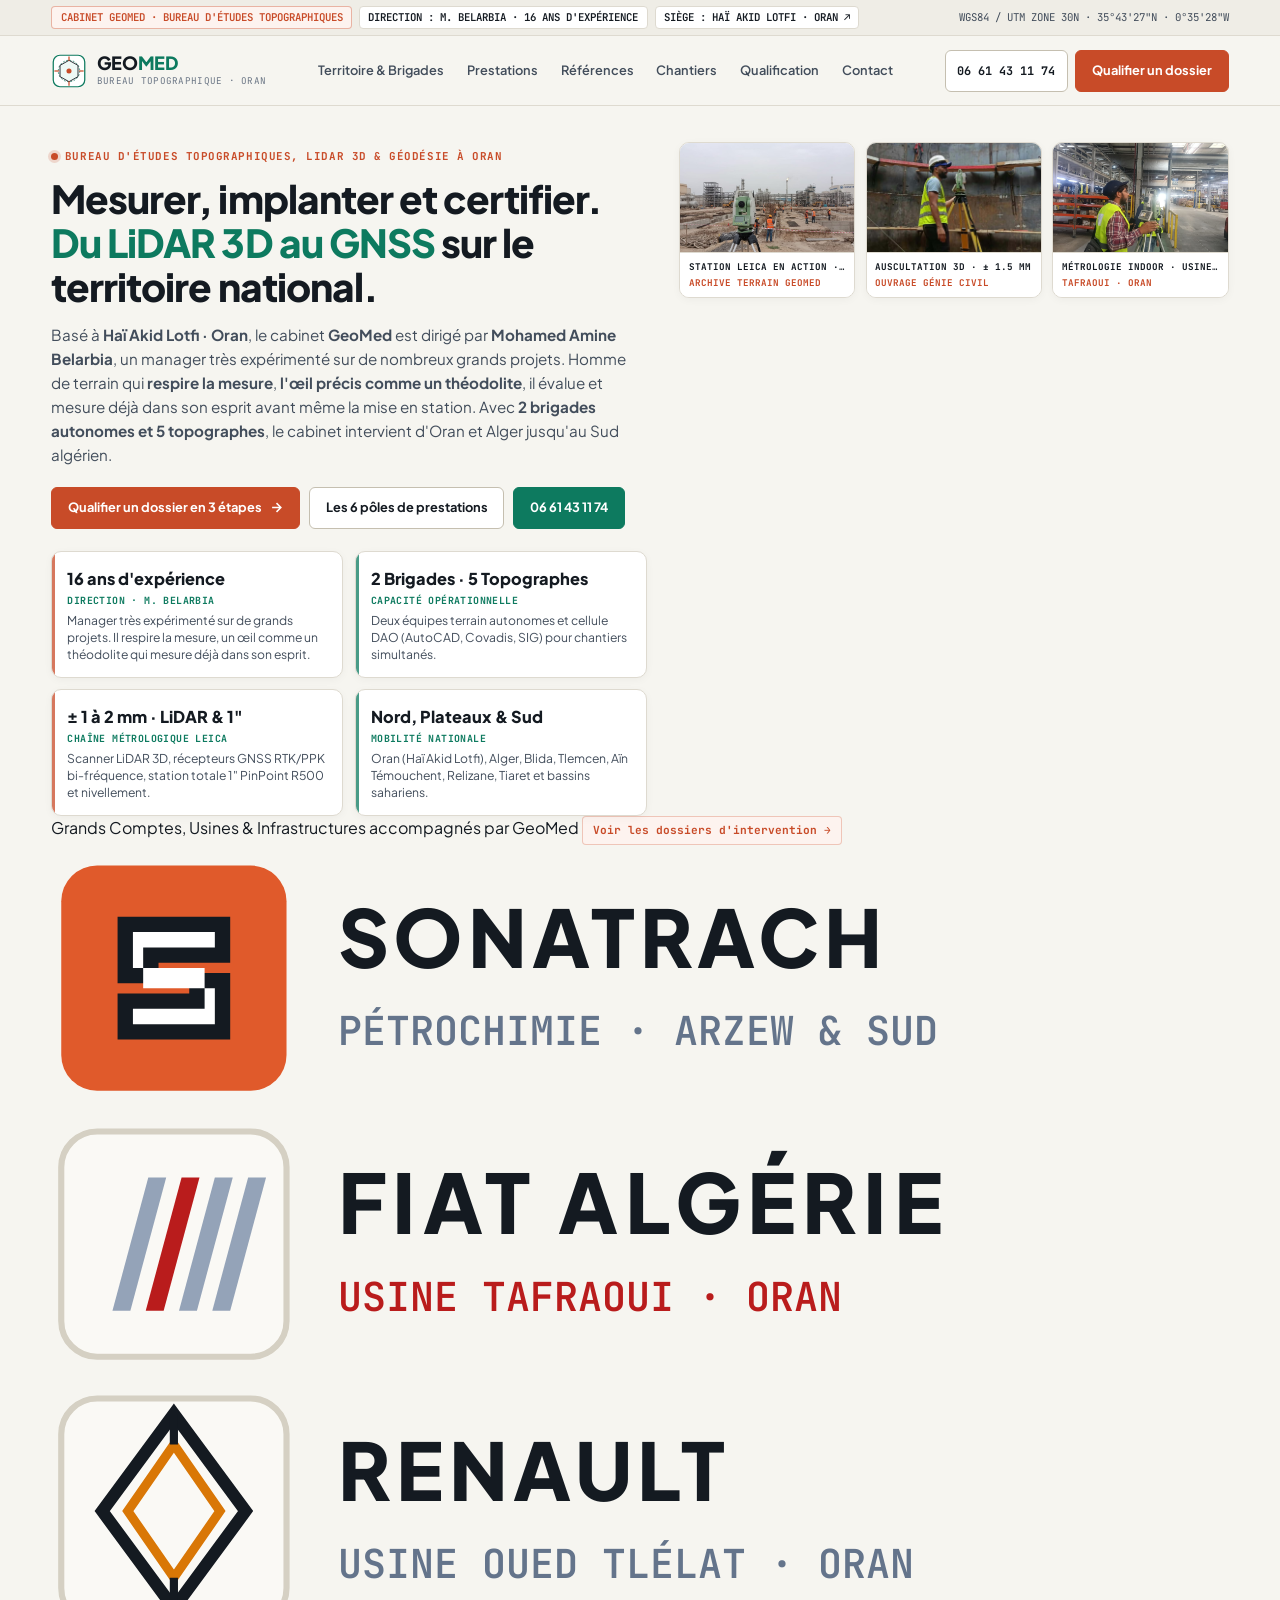
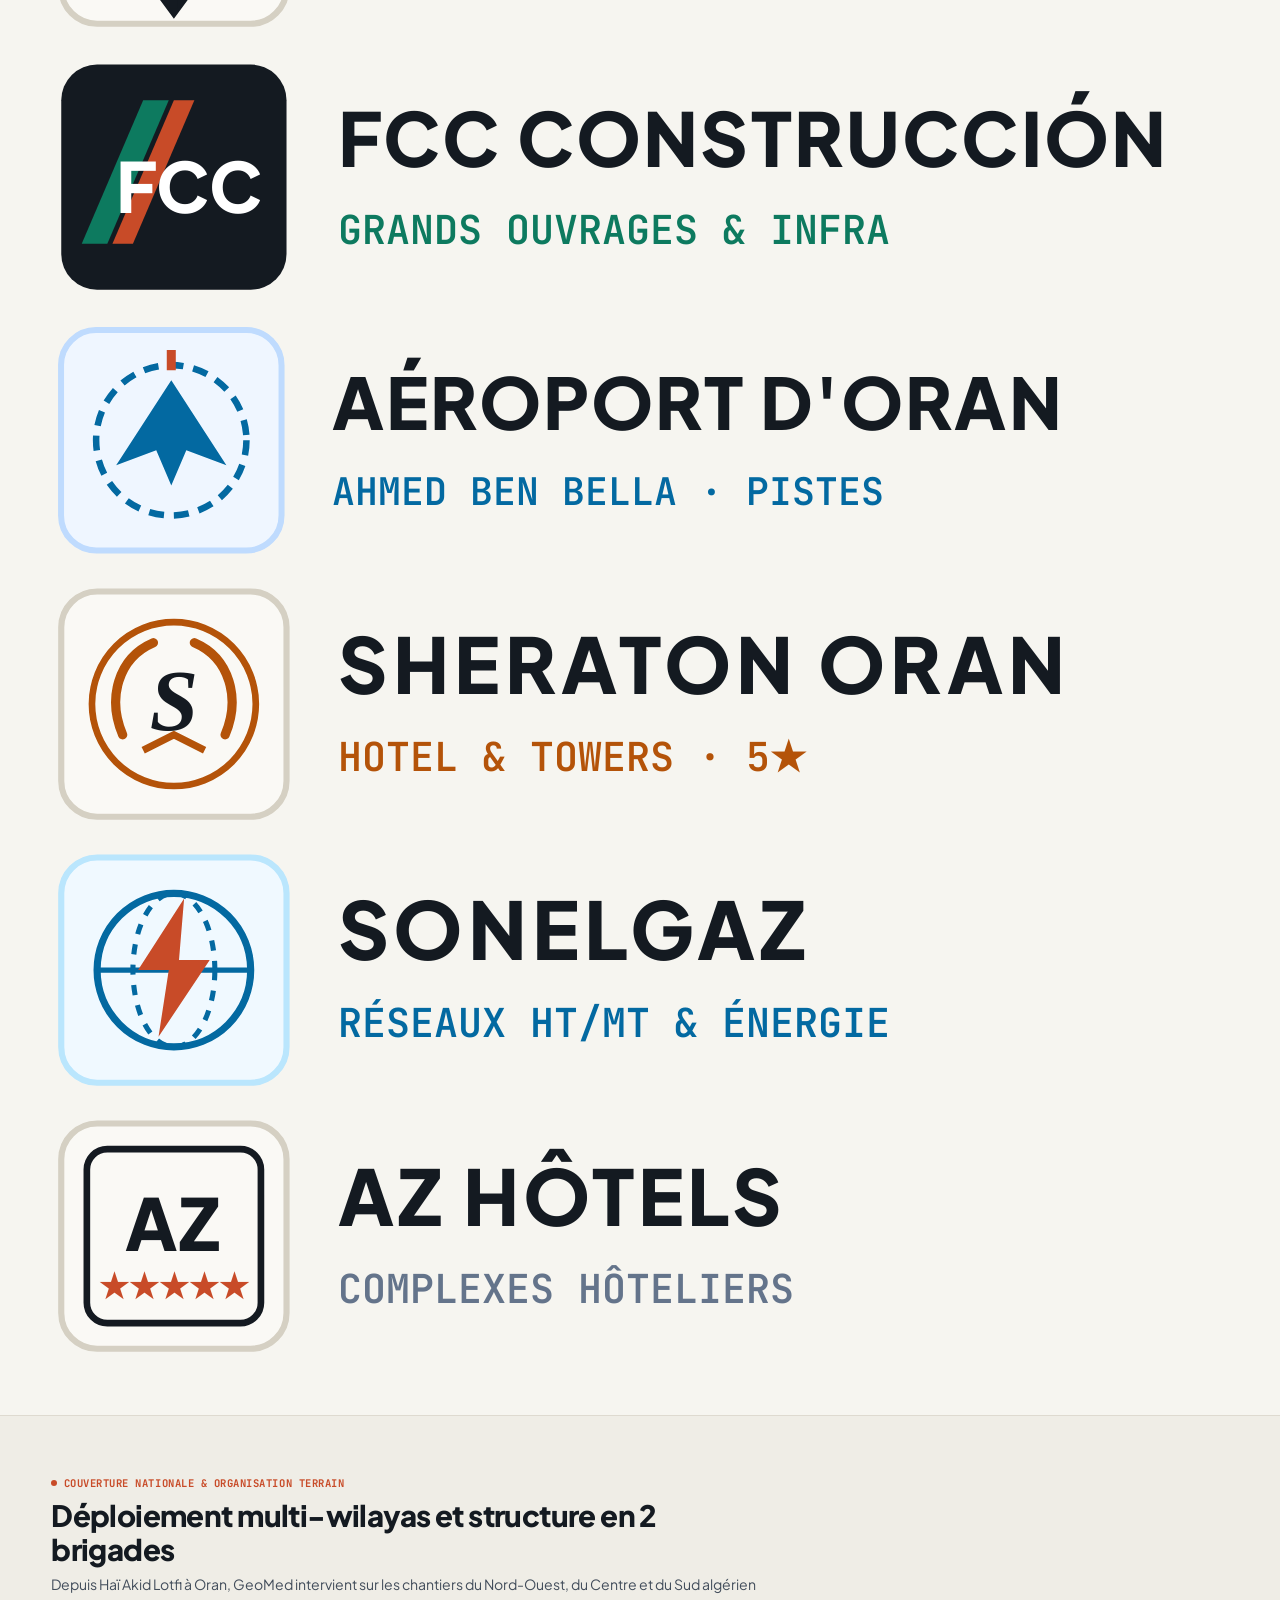
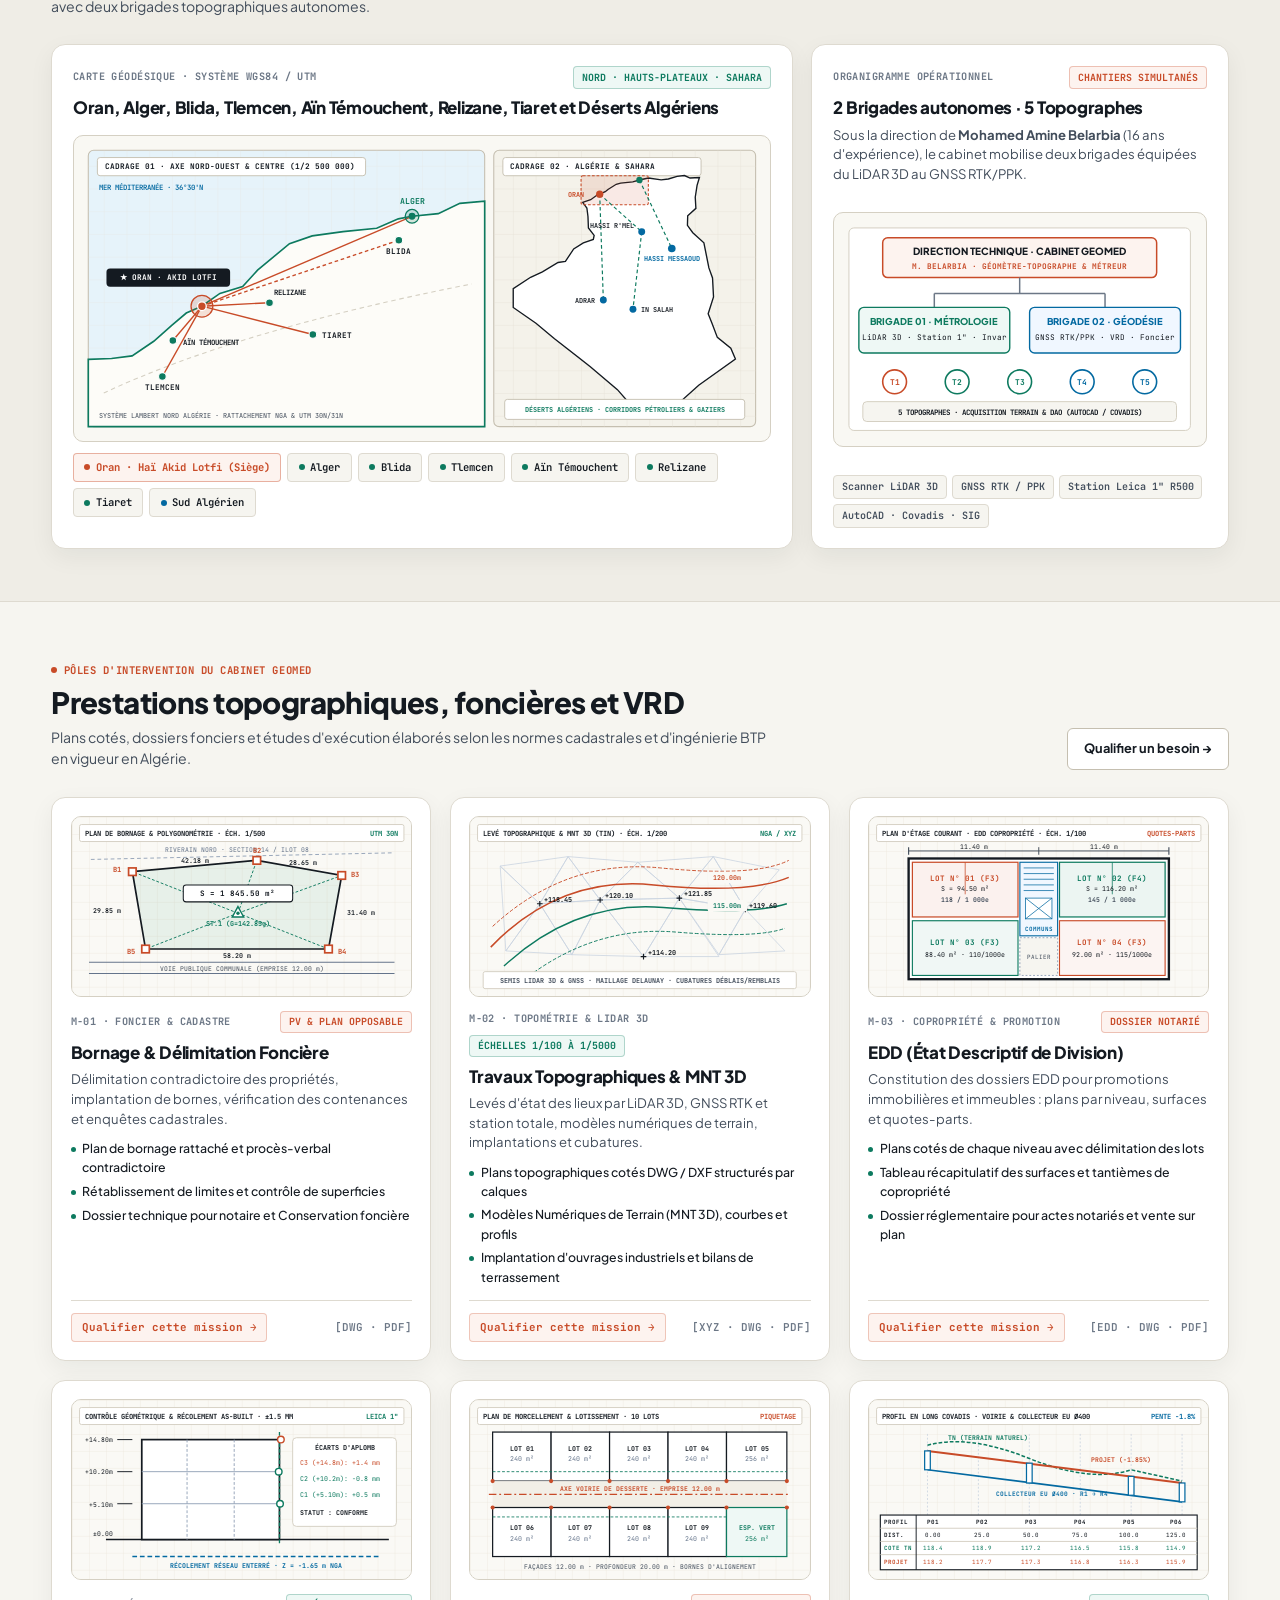
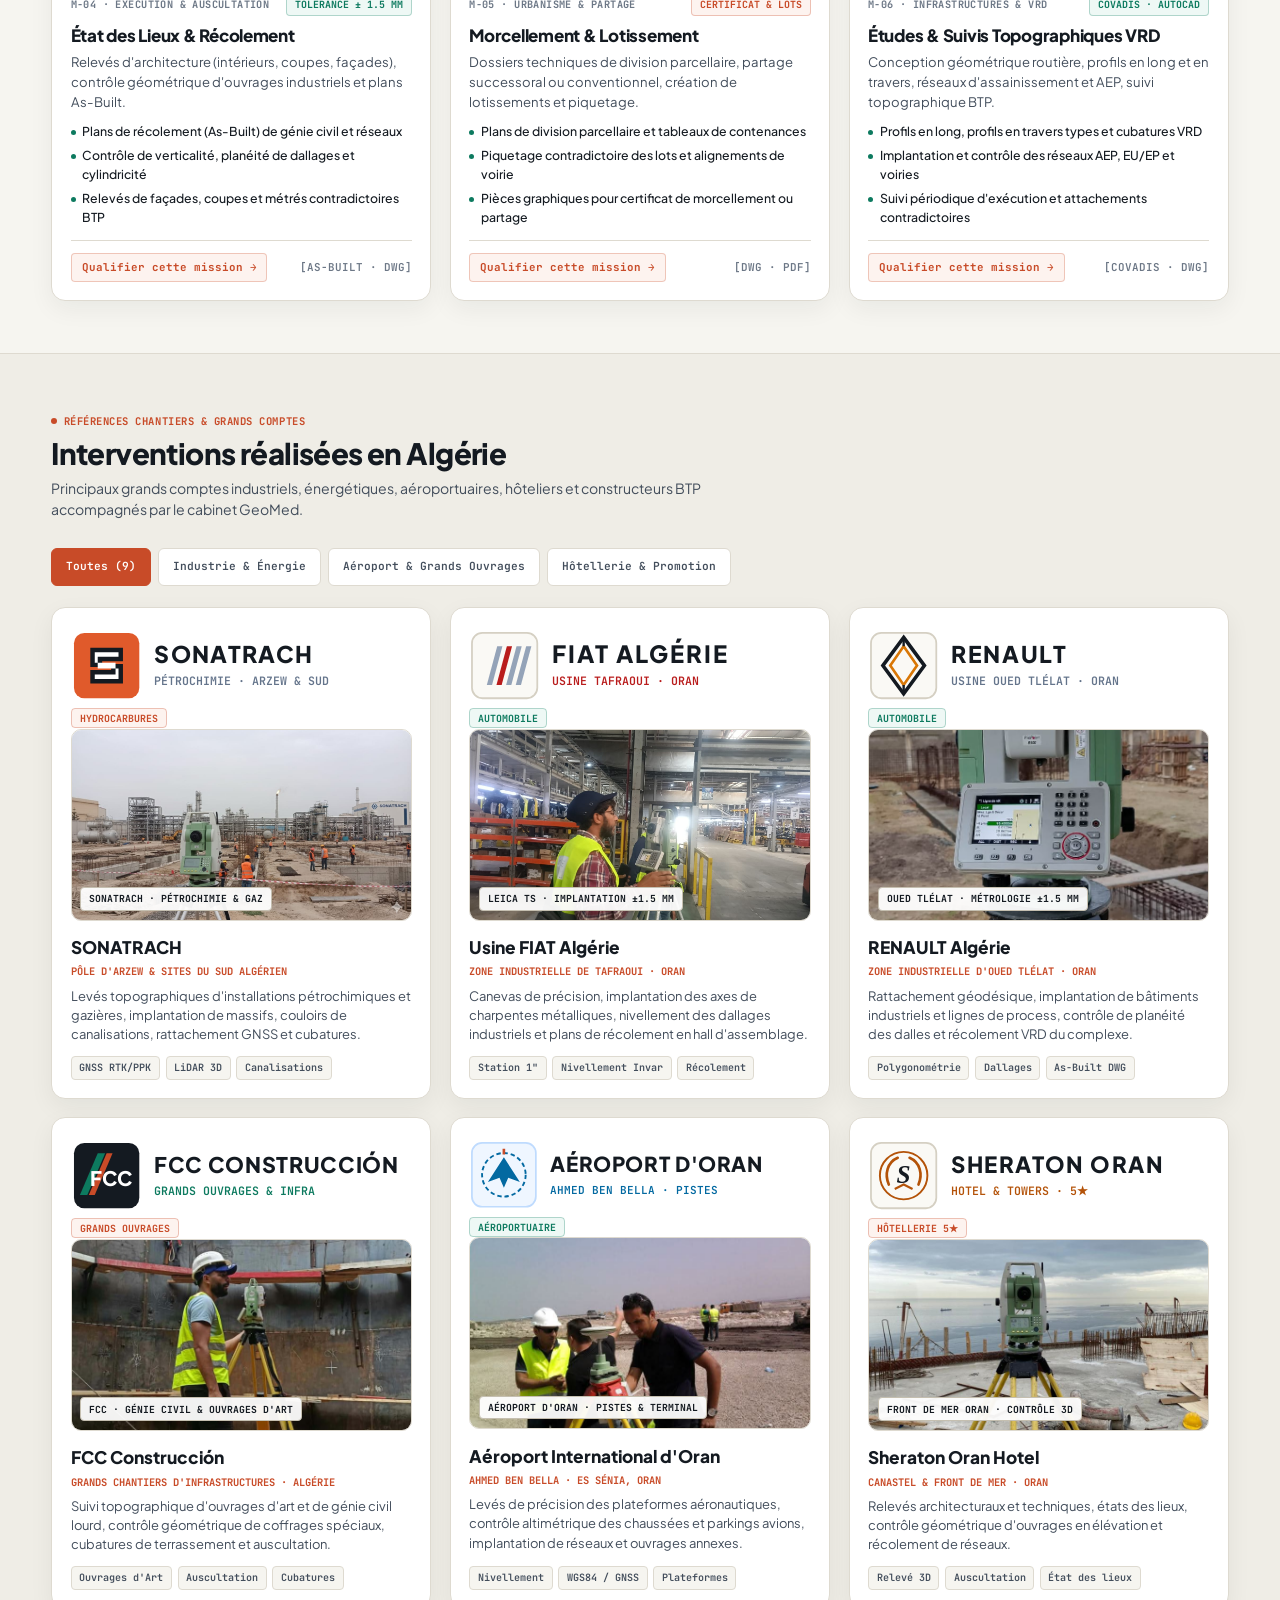
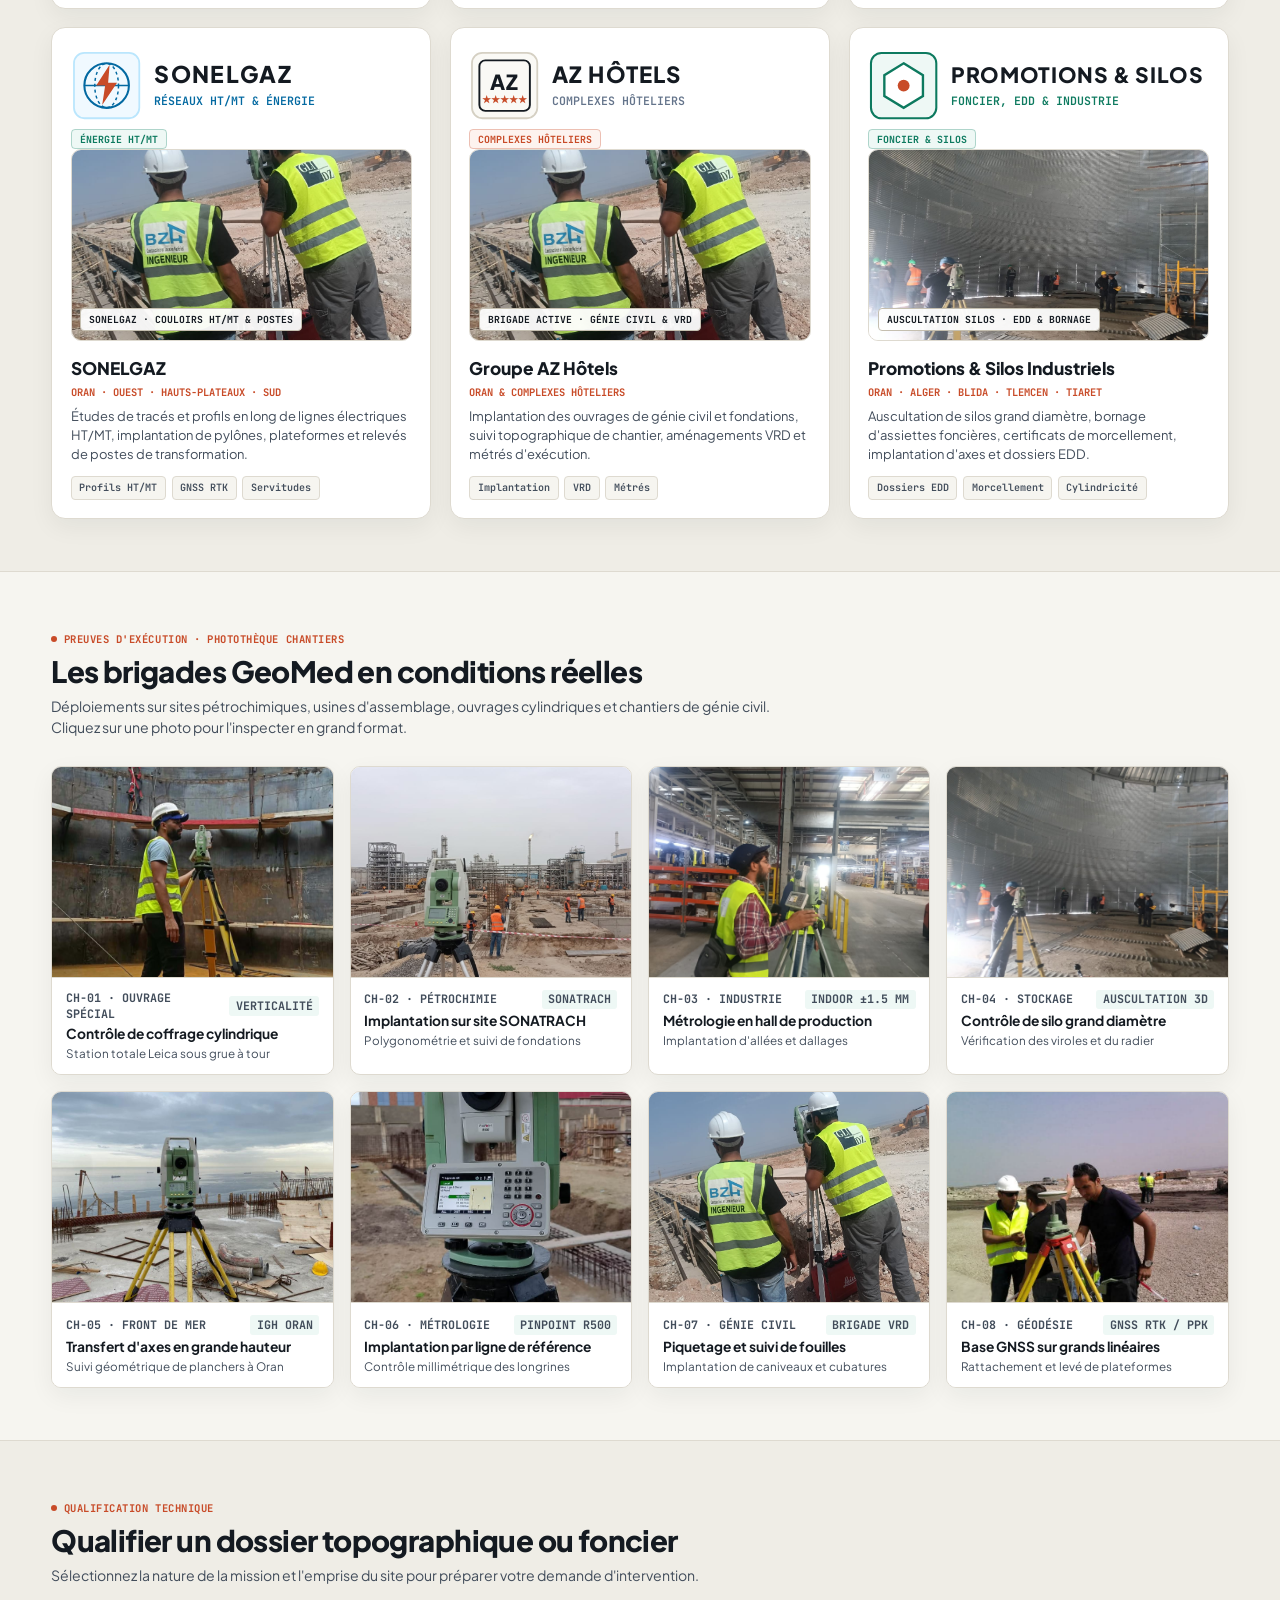
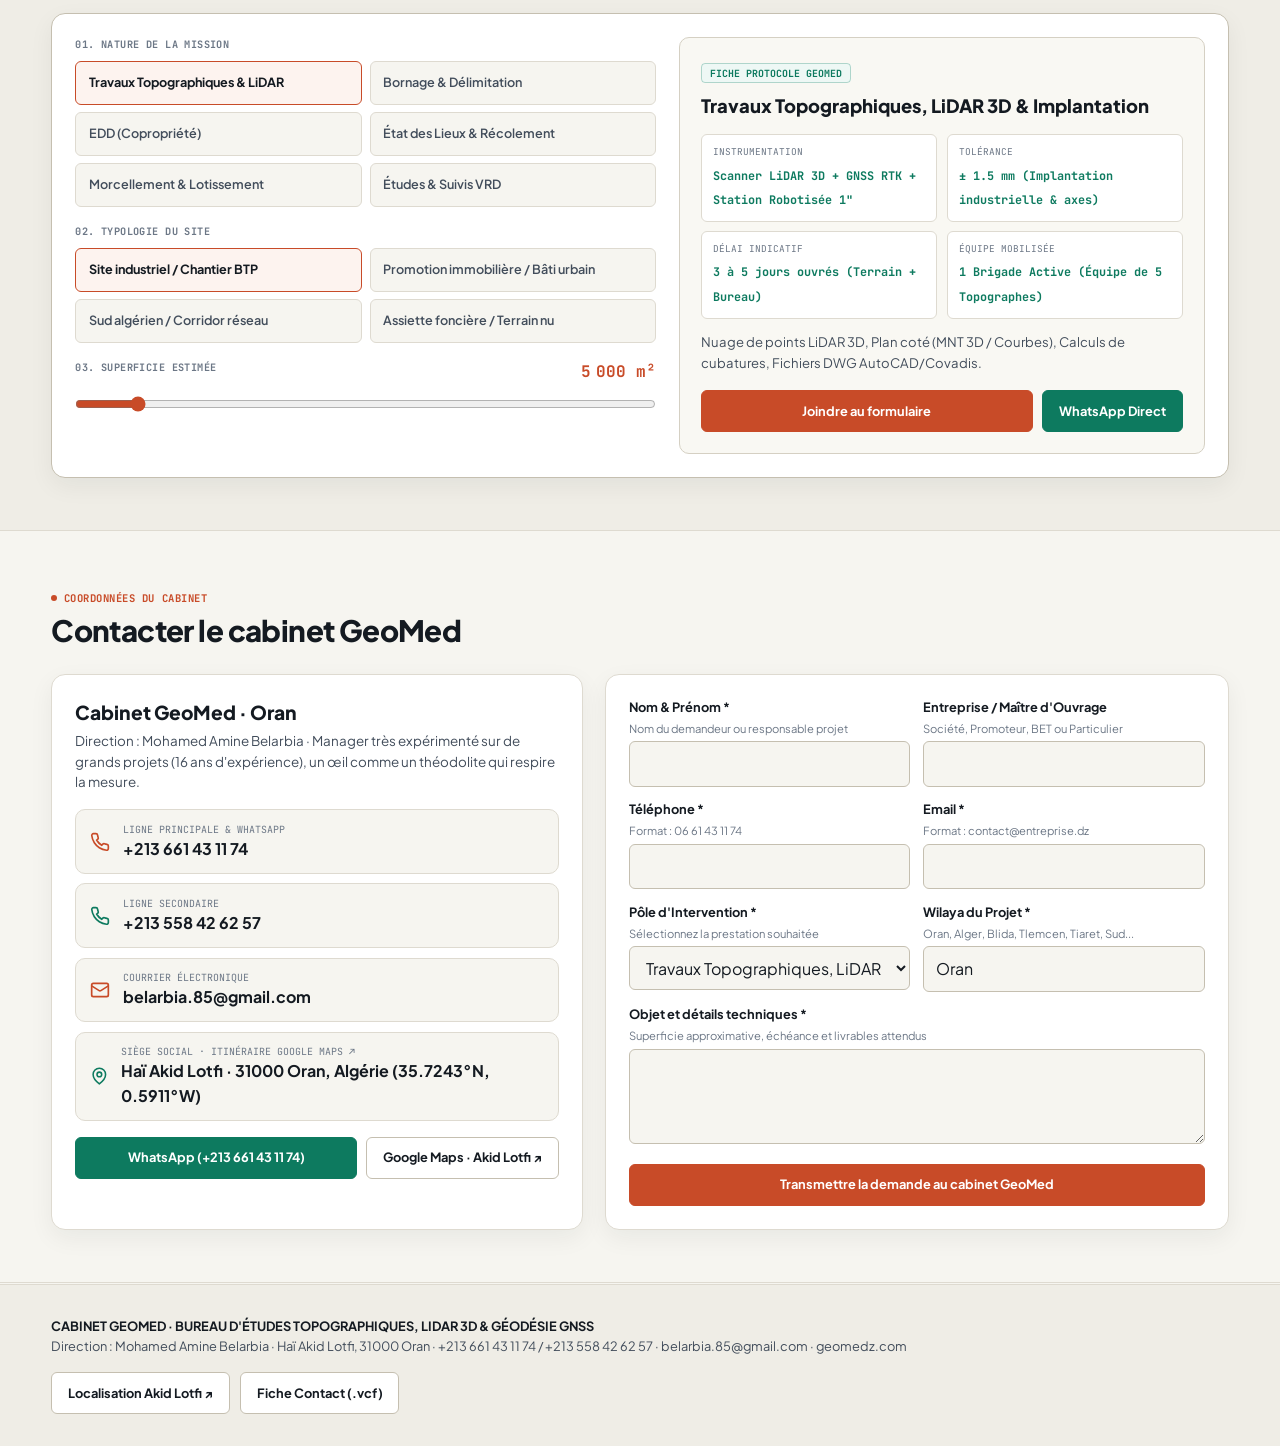
==== commit 1b0accbd: "Add corporate SVG emblems for major accounts and update director bio" ====
--- a/index.html
+++ b/index.html
@@ -4,7 +4,7 @@
   <meta charset="UTF-8">
   <meta name="viewport" content="width=device-width, initial-scale=1.0">
   <title>GeoMed · Bureau d'Études Topographiques, LiDAR 3D & Géodésie GNSS à Oran | geomedz.com</title>
-  <meta name="description" content="Cabinet GeoMed à Oran (Haï Akid Lotfi) : bureau d'études topographiques, relevés LiDAR 3D, géodésie GNSS RTK/PPK, bornage, EDD, morcellement et études VRD. Dirigé par Mohamed Amine Belarbia (16 ans d'expérience), 2 brigades et 5 topographes sur le territoire national.">
+  <meta name="description" content="Cabinet GeoMed à Oran (Haï Akid Lotfi) : bureau d'études topographiques, relevés LiDAR 3D, géodésie GNSS RTK/PPK, bornage, EDD, morcellement et études VRD. Dirigé par Mohamed Amine Belarbia, manager très expérimenté sur de grands projets (16 ans d'expérience), 2 brigades et 5 topographes.">
   <link rel="canonical" href="https://geomedz.com/">
   <link rel="preconnect" href="https://fonts.googleapis.com">
   <link rel="preconnect" href="https://fonts.gstatic.com" crossorigin>
@@ -12,6 +12,108 @@
   <link rel="stylesheet" href="styles.css">
 </head>
 <body>
+
+  <!-- SPRITE VECTORIEL HAUTE PRÉCISION DES GRANDS COMPTES & PARTENAIRES GEOMED -->
+  <svg xmlns="http://www.w3.org/2000/svg" style="display:none;" aria-hidden="true">
+    <!-- 1. SONATRACH -->
+    <symbol id="logo-sonatrach" viewBox="0 0 230 52">
+      <rect x="2" y="4" width="44" height="44" rx="7" fill="#E05A2B"/>
+      <!-- Emblème géométrique S imbriqué Sonatrach -->
+      <path d="M13 14 H35 V23 H21 V25 H35 V38 H13 V29 H27 V27 H13 Z" fill="#141A21"/>
+      <path d="M16 17 H32 V20 H18 V28 H32 V35 H16 V32 H30 V24 H16 Z" fill="#FFFFFF"/>
+      <text x="56" y="24" font-family="'Plus Jakarta Sans', sans-serif" font-weight="800" font-size="15.5" letter-spacing="0.06em" fill="#141A21">SONATRACH</text>
+      <text x="56" y="39" font-family="'JetBrains Mono', monospace" font-weight="600" font-size="7.8" fill="#64748B">PÉTROCHIMIE · ARZEW &amp; SUD</text>
+    </symbol>
+
+    <!-- 2. FIAT ALGÉRIE (STELLANTIS TAFRAOUI) -->
+    <symbol id="logo-fiat" viewBox="0 0 230 52">
+      <rect x="2" y="4" width="44" height="44" rx="7" fill="#FAF9F5" stroke="#D5D0C3" stroke-width="1.2"/>
+      <!-- Les 4 barres inclinées emblématiques FIAT -->
+      <polygon points="12,39 19,13 22.5,13 15.5,39" fill="#94A3B8"/>
+      <polygon points="18.5,39 25.5,13 29,13 22,39" fill="#B91C1C"/>
+      <polygon points="25,39 32,13 35.5,13 28.5,39" fill="#94A3B8"/>
+      <polygon points="31.5,39 38.5,13 42,13 35,39" fill="#94A3B8"/>
+      <text x="56" y="24" font-family="'Plus Jakarta Sans', sans-serif" font-weight="800" font-size="16" letter-spacing="0.08em" fill="#141A21">FIAT ALGÉRIE</text>
+      <text x="56" y="39" font-family="'JetBrains Mono', monospace" font-weight="600" font-size="7.8" fill="#B91C1C">USINE TAFRAOUI · ORAN</text>
+    </symbol>
+
+    <!-- 3. RENAULT ALGÉRIE (OUED TLÉLAT) -->
+    <symbol id="logo-renault" viewBox="0 0 230 52">
+      <rect x="2" y="4" width="44" height="44" rx="7" fill="#FAF9F5" stroke="#D5D0C3" stroke-width="1.2"/>
+      <!-- Losange géométrique facetté Renault -->
+      <polygon points="24,7 38,26 24,45 10,26" fill="none" stroke="#141A21" stroke-width="2.4" stroke-linejoin="miter"/>
+      <polygon points="24,13 33,26 24,39 15,26" fill="none" stroke="#D97706" stroke-width="1.8" stroke-linejoin="miter"/>
+      <line x1="24" y1="7" x2="24" y2="13" stroke="#141A21" stroke-width="1.6"/>
+      <line x1="24" y1="39" x2="24" y2="45" stroke="#141A21" stroke-width="1.6"/>
+      <text x="56" y="24" font-family="'Plus Jakarta Sans', sans-serif" font-weight="800" font-size="15.5" letter-spacing="0.07em" fill="#141A21">RENAULT</text>
+      <text x="56" y="39" font-family="'JetBrains Mono', monospace" font-weight="600" font-size="7.8" fill="#64748B">USINE OUED TLÉLAT · ORAN</text>
+    </symbol>
+
+    <!-- 4. FCC CONSTRUCCIÓN -->
+    <symbol id="logo-fcc" viewBox="0 0 230 52">
+      <rect x="2" y="4" width="44" height="44" rx="7" fill="#141A21"/>
+      <!-- Bandes diagonales architecturales FCC + Typo bloc -->
+      <polygon points="6,39 18,11 23,11 11,39" fill="#0D7A5F"/>
+      <polygon points="12,39 24,11 28,11 16,39" fill="#C84B28"/>
+      <text x="27" y="33" text-anchor="middle" font-family="'Plus Jakarta Sans', sans-serif" font-weight="800" font-size="13.5" fill="#FFFFFF">FCC</text>
+      <text x="56" y="24" font-family="'Plus Jakarta Sans', sans-serif" font-weight="800" font-size="14.5" letter-spacing="0.03em" fill="#141A21">FCC CONSTRUCCIÓN</text>
+      <text x="56" y="39" font-family="'JetBrains Mono', monospace" font-weight="600" font-size="7.8" fill="#0D7A5F">GRANDS OUVRAGES &amp; INFRA</text>
+    </symbol>
+
+    <!-- 5. AÉROPORT INTERNATIONAL D'ORAN · AHMED BEN BELLA -->
+    <symbol id="logo-aeroport-oran" viewBox="0 0 235 52">
+      <rect x="2" y="4" width="44" height="44" rx="7" fill="#EFF6FF" stroke="#BFDBFE" stroke-width="1.2"/>
+      <!-- Rose radar + Piste + Silhouette aile aéronautique -->
+      <circle cx="24" cy="26" r="15" stroke="#0369A1" stroke-width="1.3" stroke-dasharray="3 2" fill="none"/>
+      <path d="M13,31 L24,14 L35,31 L27,28 L24,35 L21,28 Z" fill="#0369A1"/>
+      <line x1="24" y1="8" x2="24" y2="12" stroke="#C84B28" stroke-width="1.8"/>
+      <text x="56" y="24" font-family="'Plus Jakarta Sans', sans-serif" font-weight="800" font-size="14.2" letter-spacing="0.03em" fill="#141A21">AÉROPORT D'ORAN</text>
+      <text x="56" y="39" font-family="'JetBrains Mono', monospace" font-weight="600" font-size="7.6" fill="#0369A1">AHMED BEN BELLA · PISTES</text>
+    </symbol>
+
+    <!-- 6. SHERATON ORAN HOTEL -->
+    <symbol id="logo-sheraton" viewBox="0 0 230 52">
+      <rect x="2" y="4" width="44" height="44" rx="7" fill="#FAF9F5" stroke="#D5D0C3" stroke-width="1.2"/>
+      <!-- Couronne de laurier Sheraton + S central -->
+      <circle cx="24" cy="26" r="16" stroke="#B45309" stroke-width="1.3" fill="none"/>
+      <path d="M14,32 C11,25 13,17 20,14 M34,32 C37,25 35,17 28,14" stroke="#B45309" stroke-width="1.8" stroke-linecap="round" fill="none"/>
+      <path d="M18,35 L24,32 L30,35" stroke="#B45309" stroke-width="1.4" fill="none"/>
+      <text x="24" y="31" text-anchor="middle" font-family="Georgia, serif" font-style="italic" font-weight="700" font-size="17" fill="#141A21">S</text>
+      <text x="56" y="24" font-family="'Plus Jakarta Sans', sans-serif" font-weight="800" font-size="15" letter-spacing="0.07em" fill="#141A21">SHERATON ORAN</text>
+      <text x="56" y="39" font-family="'JetBrains Mono', monospace" font-weight="600" font-size="7.8" fill="#B45309">HOTEL &amp; TOWERS · 5★</text>
+    </symbol>
+
+    <!-- 7. SONELGAZ -->
+    <symbol id="logo-sonelgaz" viewBox="0 0 230 52">
+      <rect x="2" y="4" width="44" height="44" rx="7" fill="#F0F9FF" stroke="#BAE6FD" stroke-width="1.2"/>
+      <!-- Globe énergétique + Éclair HT & Flamme Gaz -->
+      <circle cx="24" cy="26" r="15" stroke="#0369A1" stroke-width="1.4" fill="none"/>
+      <ellipse cx="24" cy="26" rx="8" ry="15" stroke="#0369A1" stroke-width="1" stroke-dasharray="2 2" fill="none"/>
+      <line x1="9" y1="26" x2="39" y2="26" stroke="#0369A1" stroke-width="1"/>
+      <polygon points="26,12 17,26 23,26 21,39 31,24 25,24" fill="#C84B28"/>
+      <text x="56" y="24" font-family="'Plus Jakarta Sans', sans-serif" font-weight="800" font-size="15.5" letter-spacing="0.06em" fill="#141A21">SONELGAZ</text>
+      <text x="56" y="39" font-family="'JetBrains Mono', monospace" font-weight="600" font-size="7.8" fill="#0369A1">RÉSEAUX HT/MT &amp; ÉNERGIE</text>
+    </symbol>
+
+    <!-- 8. GROUPE AZ HÔTELS -->
+    <symbol id="logo-az-hotels" viewBox="0 0 230 52">
+      <rect x="2" y="4" width="44" height="44" rx="7" fill="#FAF9F5" stroke="#D5D0C3" stroke-width="1.2"/>
+      <rect x="7" y="9" width="34" height="34" rx="4" stroke="#141A21" stroke-width="1.3" fill="none"/>
+      <text x="24" y="29" text-anchor="middle" font-family="'Plus Jakarta Sans', sans-serif" font-weight="800" font-size="14" letter-spacing="0.04em" fill="#141A21">AZ</text>
+      <text x="24" y="38" text-anchor="middle" font-family="'JetBrains Mono', monospace" font-weight="700" font-size="6.5" fill="#C84B28">★★★★★</text>
+      <text x="56" y="24" font-family="'Plus Jakarta Sans', sans-serif" font-weight="800" font-size="15" letter-spacing="0.05em" fill="#141A21">AZ HÔTELS</text>
+      <text x="56" y="39" font-family="'JetBrains Mono', monospace" font-weight="600" font-size="7.8" fill="#64748B">COMPLEXES HÔTELIERS</text>
+    </symbol>
+
+    <!-- 9. PÔLE PROMOTIONS & UNITÉS INDUSTRIELLES -->
+    <symbol id="logo-geomed-indus" viewBox="0 0 230 52">
+      <rect x="2" y="4" width="44" height="44" rx="7" fill="#EEF8F5" stroke="#0D7A5F" stroke-width="1.4"/>
+      <polygon points="24,11 37,19 37,33 24,41 11,33 11,19" stroke="#0D7A5F" stroke-width="1.6" fill="#FFFFFF"/>
+      <circle cx="24" cy="26" r="4" fill="#C84B28"/>
+      <text x="56" y="24" font-family="'Plus Jakarta Sans', sans-serif" font-weight="800" font-size="14.2" letter-spacing="0.03em" fill="#141A21">PROMOTIONS &amp; SILOS</text>
+      <text x="56" y="39" font-family="'JetBrains Mono', monospace" font-weight="600" font-size="7.8" fill="#0D7A5F">FONCIER, EDD &amp; INDUSTRIE</text>
+    </symbol>
+  </svg>
 
   <div class="top-telemetry-bar">
     <div class="container top-telemetry-inner">
@@ -73,7 +175,7 @@
           </h1>
 
           <p class="hero-subtitle">
-            Basé à <strong>Haï Akid Lotfi · Oran</strong> et dirigé par <strong>Mohamed Amine Belarbia</strong> (Ingénieur Géomètre-Topographe &amp; Métreur · 16 ans d'expérience), le cabinet <strong>GeoMed</strong> déploie <strong>2 brigades autonomes et 5 topographes</strong> à Oran, Alger, Blida, Tlemcen, Aïn Témouchent, Relizane, Tiaret et dans le Sud algérien.
+            Basé à <strong>Haï Akid Lotfi · Oran</strong>, le cabinet <strong>GeoMed</strong> est dirigé par <strong>Mohamed Amine Belarbia</strong>, un manager très expérimenté sur de nombreux grands projets. Homme de terrain qui <strong>respire la mesure</strong>, <strong>l'œil précis comme un théodolite</strong>, il évalue et mesure déjà dans son esprit avant même la mise en station. Avec <strong>2 brigades autonomes et 5 topographes</strong>, le cabinet intervient d'Oran et Alger jusqu'au Sud algérien.
           </p>
 
           <div class="hero-cta-row">
@@ -89,7 +191,7 @@
             <div class="hero-kpi-card">
               <div class="hero-kpi-value">16 ans d'expérience</div>
               <div class="hero-kpi-code">Direction · M. Belarbia</div>
-              <p class="hero-kpi-desc">Ingénieur géomètre-topographe et métreur intervenant pour l'industrie, l'énergie, le BTP et le foncier.</p>
+              <p class="hero-kpi-desc">Manager très expérimenté sur de grands projets. Il respire la mesure, un œil comme un théodolite qui mesure déjà dans son esprit.</p>
             </div>
 
             <div class="hero-kpi-card">
@@ -142,6 +244,40 @@
               <span>TAFRAOUI · ORAN</span>
             </div>
           </div>
+        </div>
+      </div>
+
+      <!-- BANDEAU GRANDS COMPTES & MAÎTRES D'OUVRAGE (LOGOS VECTORIELS SVG RETRAVAILLÉS) -->
+      <div class="container clients-trust-bar">
+        <div class="clients-trust-head">
+          <span class="clients-trust-label">Grands Comptes, Usines &amp; Infrastructures accompagnés par GeoMed</span>
+          <a href="#references" class="service-link-btn" style="font-family:var(--font-mono); font-size:0.7rem;">Voir les dossiers d'intervention →</a>
+        </div>
+        <div class="clients-svg-grid">
+          <a href="#references" class="client-svg-plate" aria-label="SONATRACH">
+            <svg viewBox="0 0 230 52" role="img" aria-label="SONATRACH"><use href="#logo-sonatrach"/></svg>
+          </a>
+          <a href="#references" class="client-svg-plate" aria-label="Usine FIAT Algérie">
+            <svg viewBox="0 0 230 52" role="img" aria-label="FIAT Algérie"><use href="#logo-fiat"/></svg>
+          </a>
+          <a href="#references" class="client-svg-plate" aria-label="Usine RENAULT Algérie">
+            <svg viewBox="0 0 230 52" role="img" aria-label="RENAULT Algérie"><use href="#logo-renault"/></svg>
+          </a>
+          <a href="#references" class="client-svg-plate" aria-label="FCC Construcción">
+            <svg viewBox="0 0 230 52" role="img" aria-label="FCC Construcción"><use href="#logo-fcc"/></svg>
+          </a>
+          <a href="#references" class="client-svg-plate" aria-label="Aéroport International d'Oran Ahmed Ben Bella">
+            <svg viewBox="0 0 235 52" role="img" aria-label="Aéroport d'Oran"><use href="#logo-aeroport-oran"/></svg>
+          </a>
+          <a href="#references" class="client-svg-plate" aria-label="Sheraton Oran Hotel">
+            <svg viewBox="0 0 230 52" role="img" aria-label="Sheraton Oran"><use href="#logo-sheraton"/></svg>
+          </a>
+          <a href="#references" class="client-svg-plate" aria-label="SONELGAZ">
+            <svg viewBox="0 0 230 52" role="img" aria-label="SONELGAZ"><use href="#logo-sonelgaz"/></svg>
+          </a>
+          <a href="#references" class="client-svg-plate" aria-label="Groupe AZ Hôtels">
+            <svg viewBox="0 0 230 52" role="img" aria-label="AZ Hôtels"><use href="#logo-az-hotels"/></svg>
+          </a>
         </div>
       </div>
     </section>
@@ -862,20 +998,45 @@
           <span class="section-eyebrow">Références Chantiers &amp; Grands Comptes</span>
           <h2 class="section-title">Interventions réalisées en Algérie</h2>
           <p class="section-sub">
-            Principaux maîtres d'ouvrage industriels, énergétiques, hôteliers et immobiliers accompagnés par le cabinet GeoMed.
+            Principaux grands comptes industriels, énergétiques, aéroportuaires, hôteliers et constructeurs BTP accompagnés par le cabinet GeoMed.
           </p>
         </div>
 
         <div class="filter-bar">
-          <button type="button" class="filter-btn active" data-filter="all">Toutes (6)</button>
+          <button type="button" class="filter-btn active" data-filter="all">Toutes (9)</button>
           <button type="button" class="filter-btn" data-filter="industrie">Industrie &amp; Énergie</button>
-          <button type="button" class="filter-btn" data-filter="hotellerie">Hôtellerie</button>
-          <button type="button" class="filter-btn" data-filter="immobilier">Promotion &amp; Urbanisme</button>
+          <button type="button" class="filter-btn" data-filter="infra">Aéroport &amp; Grands Ouvrages</button>
+          <button type="button" class="filter-btn" data-filter="hotellerie">Hôtellerie &amp; Promotion</button>
         </div>
 
         <div class="ref-bento-grid">
+          <!-- 1. SONATRACH -->
           <article class="ref-card" data-category="industrie">
             <div>
+              <div class="ref-brand-badge">
+                <svg viewBox="0 0 230 52" role="img" aria-label="SONATRACH"><use href="#logo-sonatrach"/></svg>
+                <span class="meta-badge-orange">HYDROCARBURES</span>
+              </div>
+              <div class="ref-photo-banner" data-lightbox-src="assets/photos/sonatrach-complexe-implantation.jpg" data-lightbox-title="Complexe Pétrochimique SONATRACH · Pôle d'Arzew &amp; Sud Algérien" data-lightbox-meta="STATION TOTALE LEICA &amp; GNSS RTK/PPK · GÉNIE CIVIL INDUSTRIEL &amp; PIPELINES">
+                <img src="assets/photos/sonatrach-complexe-implantation.jpg" alt="Station totale Leica GeoMed déployée sur chantier pétrochimique SONATRACH">
+                <span class="ref-hud-tag">SONATRACH · PÉTROCHIMIE &amp; GAZ</span>
+              </div>
+              <h3 class="ref-client-name">SONATRACH</h3>
+              <div class="ref-client-loc">PÔLE D'ARZEW &amp; SITES DU SUD ALGÉRIEN</div>
+              <p class="ref-client-short">Levés topographiques d'installations pétrochimiques et gazières, implantation de massifs, couloirs de canalisations, rattachement GNSS et cubatures.</p>
+            </div>
+            <div class="micro-tags">
+              <span>GNSS RTK/PPK</span><span>LiDAR 3D</span><span>Canalisations</span>
+            </div>
+          </article>
+
+          <!-- 2. USINE FIAT ALGÉRIE -->
+          <article class="ref-card" data-category="industrie">
+            <div>
+              <div class="ref-brand-badge">
+                <svg viewBox="0 0 230 52" role="img" aria-label="FIAT Algérie"><use href="#logo-fiat"/></svg>
+                <span class="meta-badge-green">AUTOMOBILE</span>
+              </div>
               <div class="ref-photo-banner" data-lightbox-src="assets/photos/fiat-usine-implantation-interieure.jpg" data-lightbox-title="Usine FIAT Algérie · Zone Industrielle de Tafraoui (Oran)" data-lightbox-meta="STATION TOTALE LEICA · IMPLANTATION AXES &amp; DALLAGES INDUSTRIELS · ±1.5 MM">
                 <img src="assets/photos/fiat-usine-implantation-interieure.jpg" alt="Intervention topographique GeoMed en hall industriel automobile avec station totale Leica">
                 <span class="ref-hud-tag">LEICA TS · IMPLANTATION ±1.5 MM</span>
@@ -889,26 +1050,96 @@
             </div>
           </article>
 
+          <!-- 3. USINE RENAULT ALGÉRIE -->
           <article class="ref-card" data-category="industrie">
             <div>
-              <div class="ref-photo-banner" data-lightbox-src="assets/photos/sonatrach-complexe-implantation.jpg" data-lightbox-title="Complexe Pétrochimique SONATRACH · Pôle d'Arzew &amp; Sud Algérien" data-lightbox-meta="STATION TOTALE LEICA &amp; GNSS RTK/PPK · GÉNIE CIVIL INDUSTRIEL &amp; PIPELINES">
-                <img src="assets/photos/sonatrach-complexe-implantation.jpg" alt="Station totale Leica GeoMed déployée sur chantier pétrochimique SONATRACH">
-                <span class="ref-hud-tag">SONATRACH · PÉTROCHIMIE &amp; GAZ</span>
-              </div>
-              <h3 class="ref-client-name">SONATRACH</h3>
-              <div class="ref-client-loc">PÔLE D'ARZEW &amp; SITES DU SUD ALGÉRIEN</div>
-              <p class="ref-client-short">Levés topographiques d'installations pétrochimiques et gazières, implantation de massifs, couloirs de canalisations, rattachement GNSS et cubatures.</p>
+              <div class="ref-brand-badge">
+                <svg viewBox="0 0 230 52" role="img" aria-label="RENAULT Algérie"><use href="#logo-renault"/></svg>
+                <span class="meta-badge-green">AUTOMOBILE</span>
+              </div>
+              <div class="ref-photo-banner" data-lightbox-src="assets/photos/station-leica-pinpoint-r500-maruja.jpg" data-lightbox-title="Usine RENAULT Algérie Production · Oued Tlélat (Oran)" data-lightbox-meta="MÉTROLOGIE INDUSTRIELLE · IMPLANTATION D'UNITÉS, VOIRIES &amp; PLATEFORMES">
+                <img src="assets/photos/station-leica-pinpoint-r500-maruja.jpg" alt="Station totale Leica PinPoint R500 sur complexe industriel automobile">
+                <span class="ref-hud-tag">OUED TLÉLAT · MÉTROLOGIE ±1.5 MM</span>
+              </div>
+              <h3 class="ref-client-name">RENAULT Algérie</h3>
+              <div class="ref-client-loc">ZONE INDUSTRIELLE D'OUED TLÉLAT · ORAN</div>
+              <p class="ref-client-short">Rattachement géodésique, implantation de bâtiments industriels et lignes de process, contrôle de planéité des dalles et récolement VRD du complexe.</p>
             </div>
             <div class="micro-tags">
-              <span>GNSS RTK/PPK</span><span>LiDAR 3D</span><span>Canalisations</span>
-            </div>
-          </article>
-
+              <span>Polygonométrie</span><span>Dallages</span><span>As-Built DWG</span>
+            </div>
+          </article>
+
+          <!-- 4. FCC CONSTRUCCIÓN -->
+          <article class="ref-card" data-category="infra">
+            <div>
+              <div class="ref-brand-badge">
+                <svg viewBox="0 0 230 52" role="img" aria-label="FCC Construcción"><use href="#logo-fcc"/></svg>
+                <span class="meta-badge-orange">GRANDS OUVRAGES</span>
+              </div>
+              <div class="ref-photo-banner" data-lightbox-src="assets/photos/belarbia-auscultation-ouvrage-metallique.jpg" data-lightbox-title="FCC Construcción · Grands Ouvrages de Génie Civil &amp; Infrastructures" data-lightbox-meta="AUSCULTATION 3D, IMPLANTATION D'OUVRAGES D'ART &amp; SUIVI DE CHANTIER">
+                <img src="assets/photos/belarbia-auscultation-ouvrage-metallique.jpg" alt="Contrôle géométrique d'ouvrage spécial de génie civil">
+                <span class="ref-hud-tag">FCC · GÉNIE CIVIL &amp; OUVRAGES D'ART</span>
+              </div>
+              <h3 class="ref-client-name">FCC Construcción</h3>
+              <div class="ref-client-loc">GRANDS CHANTIERS D'INFRASTRUCTURES · ALGÉRIE</div>
+              <p class="ref-client-short">Suivi topographique d'ouvrages d'art et de génie civil lourd, contrôle géométrique de coffrages spéciaux, cubatures de terrassement et auscultation.</p>
+            </div>
+            <div class="micro-tags">
+              <span>Ouvrages d'Art</span><span>Auscultation</span><span>Cubatures</span>
+            </div>
+          </article>
+
+          <!-- 5. AÉROPORT D'ORAN AHMED BEN BELLA -->
+          <article class="ref-card" data-category="infra">
+            <div>
+              <div class="ref-brand-badge">
+                <svg viewBox="0 0 235 52" role="img" aria-label="Aéroport d'Oran"><use href="#logo-aeroport-oran"/></svg>
+                <span class="meta-badge-green">AÉROPORTUAIRE</span>
+              </div>
+              <div class="ref-photo-banner" data-lightbox-src="assets/photos/brigade-gnss-plateforme-terrassement.jpg" data-lightbox-title="Aéroport International d'Oran · Ahmed Ben Bella (Es Sénia)" data-lightbox-meta="NIVELLEMENT DE PRÉCISION, PISTES, TARLIERS &amp; INFRASTRUCTURES AÉROGARE">
+                <img src="assets/photos/brigade-gnss-plateforme-terrassement.jpg" alt="Brigade géodésique GeoMed sur plateforme d'infrastructure à Oran">
+                <span class="ref-hud-tag">AÉROPORT D'ORAN · PISTES &amp; TERMINAL</span>
+              </div>
+              <h3 class="ref-client-name">Aéroport International d'Oran</h3>
+              <div class="ref-client-loc">AHMED BEN BELLA · ES SÉNIA, ORAN</div>
+              <p class="ref-client-short">Levés de précision des plateformes aéronautiques, contrôle altimétrique des chaussées et parkings avions, implantation de réseaux et ouvrages annexes.</p>
+            </div>
+            <div class="micro-tags">
+              <span>Nivellement</span><span>WGS84 / GNSS</span><span>Plateformes</span>
+            </div>
+          </article>
+
+          <!-- 6. SHERATON ORAN HOTEL -->
+          <article class="ref-card" data-category="hotellerie">
+            <div>
+              <div class="ref-brand-badge">
+                <svg viewBox="0 0 230 52" role="img" aria-label="Sheraton Oran"><use href="#logo-sheraton"/></svg>
+                <span class="meta-badge-orange">HÔTELLERIE 5★</span>
+              </div>
+              <div class="ref-photo-banner" data-lightbox-src="assets/photos/oran-front-de-mer-ouvrage.jpg" data-lightbox-title="Ouvrages Front de Mer &amp; Sheraton Oran" data-lightbox-meta="STATION TOTALE LEICA · CONTRÔLE GÉOMÉTRIQUE IGH &amp; RELEVÉ ARCHITECTURAL">
+                <img src="assets/photos/oran-front-de-mer-ouvrage.jpg" alt="Station totale Leica sur dalle de grande hauteur face au front de mer d'Oran">
+                <span class="ref-hud-tag">FRONT DE MER ORAN · CONTRÔLE 3D</span>
+              </div>
+              <h3 class="ref-client-name">Sheraton Oran Hotel</h3>
+              <div class="ref-client-loc">CANASTEL &amp; FRONT DE MER · ORAN</div>
+              <p class="ref-client-short">Relevés architecturaux et techniques, états des lieux, contrôle géométrique d'ouvrages en élévation et récolement de réseaux.</p>
+            </div>
+            <div class="micro-tags">
+              <span>Relevé 3D</span><span>Auscultation</span><span>État des lieux</span>
+            </div>
+          </article>
+
+          <!-- 7. SONELGAZ -->
           <article class="ref-card" data-category="industrie">
             <div>
-              <div class="ref-photo-banner" data-lightbox-src="assets/photos/brigade-gnss-plateforme-terrassement.jpg" data-lightbox-title="Grands Linéaires &amp; Réseaux SONELGAZ · Hauts-Plateaux &amp; Sud" data-lightbox-meta="BASE FIXE GNSS LEICA · RATTACHEMENT GÉODÉSIQUE &amp; COULOIRS ÉNERGÉTIQUES">
-                <img src="assets/photos/brigade-gnss-plateforme-terrassement.jpg" alt="Brigade GeoMed avec récepteur GNSS Leica sur plateforme et couloir énergétique">
-                <span class="ref-hud-tag">BASE GNSS LEICA · COULOIRS HT/MT</span>
+              <div class="ref-brand-badge">
+                <svg viewBox="0 0 230 52" role="img" aria-label="SONELGAZ"><use href="#logo-sonelgaz"/></svg>
+                <span class="meta-badge-green">ÉNERGIE HT/MT</span>
+              </div>
+              <div class="ref-photo-banner" data-lightbox-src="assets/photos/brigade-implantation-genie-civil.jpg" data-lightbox-title="Grands Linéaires &amp; Réseaux SONELGAZ · Hauts-Plateaux &amp; Sud" data-lightbox-meta="BASE FIXE GNSS LEICA · RATTACHEMENT GÉODÉSIQUE &amp; COULOIRS ÉNERGÉTIQUES">
+                <img src="assets/photos/brigade-implantation-genie-civil.jpg" alt="Brigade GeoMed sur couloir énergétique et génie civil">
+                <span class="ref-hud-tag">SONELGAZ · COULOIRS HT/MT &amp; POSTES</span>
               </div>
               <h3 class="ref-client-name">SONELGAZ</h3>
               <div class="ref-client-loc">ORAN · OUEST · HAUTS-PLATEAUX · SUD</div>
@@ -919,23 +1150,13 @@
             </div>
           </article>
 
+          <!-- 8. GROUPE AZ HÔTELS -->
           <article class="ref-card" data-category="hotellerie">
             <div>
-              <div class="ref-photo-banner" data-lightbox-src="assets/photos/oran-front-de-mer-ouvrage.jpg" data-lightbox-title="Ouvrages Front de Mer &amp; Sheraton Oran" data-lightbox-meta="STATION TOTALE LEICA · CONTRÔLE GÉOMÉTRIQUE IGH &amp; RELEVÉ ARCHITECTURAL">
-                <img src="assets/photos/oran-front-de-mer-ouvrage.jpg" alt="Station totale Leica sur dalle de grande hauteur face au front de mer d'Oran">
-                <span class="ref-hud-tag">FRONT DE MER ORAN · CONTRÔLE 3D</span>
-              </div>
-              <h3 class="ref-client-name">Sheraton Oran Hotel</h3>
-              <div class="ref-client-loc">CANASTEL &amp; FRONT DE MER · ORAN</div>
-              <p class="ref-client-short">Relevés architecturaux et techniques, états des lieux, contrôle géométrique d'ouvrages en élévation et récolement de réseaux.</p>
-            </div>
-            <div class="micro-tags">
-              <span>Relevé 3D</span><span>Auscultation</span><span>État des lieux</span>
-            </div>
-          </article>
-
-          <article class="ref-card" data-category="hotellerie">
-            <div>
+              <div class="ref-brand-badge">
+                <svg viewBox="0 0 230 52" role="img" aria-label="AZ Hôtels"><use href="#logo-az-hotels"/></svg>
+                <span class="meta-badge-orange">COMPLEXES HÔTELIERS</span>
+              </div>
               <div class="ref-photo-banner" data-lightbox-src="assets/photos/brigade-implantation-genie-civil.jpg" data-lightbox-title="Groupe AZ Hôtels &amp; Chantiers Génie Civil" data-lightbox-meta="BRIGADE D'IMPLANTATION GEOMED · COFFRAGES, FONDATIONS &amp; VRD">
                 <img src="assets/photos/brigade-implantation-genie-civil.jpg" alt="Brigade de topographes GeoMed en opération d'implantation génie civil et VRD">
                 <span class="ref-hud-tag">BRIGADE ACTIVE · GÉNIE CIVIL &amp; VRD</span>
@@ -949,18 +1170,23 @@
             </div>
           </article>
 
-          <article class="ref-card" data-category="immobilier">
-            <div>
-              <div class="ref-photo-banner" data-lightbox-src="assets/photos/station-leica-pinpoint-r500-maruja.jpg" data-lightbox-title="Promotions Immobilières &amp; Complexes Industriels (Maruja)" data-lightbox-meta="LEICA PINPOINT R500 · IMPLANTATION LIGNE DE RÉFÉRENCE ΔL 0.0125M · EDD &amp; BORNAGE">
-                <img src="assets/photos/station-leica-pinpoint-r500-maruja.jpg" alt="Station totale Leica PinPoint R500 sur chantier d'implantation d'axes">
-                <span class="ref-hud-tag">PINPOINT R500 · EDD &amp; IMPLANTATION</span>
-              </div>
-              <h3 class="ref-client-name">Promotions &amp; Unités Industrielles</h3>
+          <!-- 9. PROMOTIONS & UNITÉS INDUSTRIELLES -->
+          <article class="ref-card" data-category="hotellerie">
+            <div>
+              <div class="ref-brand-badge">
+                <svg viewBox="0 0 230 52" role="img" aria-label="Promotions et Silos Industriels"><use href="#logo-geomed-indus"/></svg>
+                <span class="meta-badge-green">FONCIER &amp; SILOS</span>
+              </div>
+              <div class="ref-photo-banner" data-lightbox-src="assets/photos/controle-cylindricite-silo-industriel.jpg" data-lightbox-title="Silos Industriels &amp; Promotions Immobilières" data-lightbox-meta="AUSCULTATION 3D DE SILOS, BORNAGE, MORCELLEMENT &amp; DOSSIERS EDD">
+                <img src="assets/photos/controle-cylindricite-silo-industriel.jpg" alt="Contrôle géométrique de silo industriel grand diamètre">
+                <span class="ref-hud-tag">AUSCULTATION SILOS · EDD &amp; BORNAGE</span>
+              </div>
+              <h3 class="ref-client-name">Promotions &amp; Silos Industriels</h3>
               <div class="ref-client-loc">ORAN · ALGER · BLIDA · TLEMCEN · TIARET</div>
-              <p class="ref-client-short">Accompagnement des promoteurs et industriels : bornage de l'assiette, certificats de morcellement, implantation d'axes et dossiers EDD.</p>
+              <p class="ref-client-short">Auscultation de silos grand diamètre, bornage d'assiettes foncières, certificats de morcellement, implantation d'axes et dossiers EDD.</p>
             </div>
             <div class="micro-tags">
-              <span>Dossiers EDD</span><span>Morcellement</span><span>Implantation</span>
+              <span>Dossiers EDD</span><span>Morcellement</span><span>Cylindricité</span>
             </div>
           </article>
         </div>
@@ -1180,7 +1406,7 @@
         <div class="contact-bento">
           <div class="contact-card">
             <h3 style="font-weight:800; font-size:1.2rem; margin-bottom:0.2rem;">Cabinet GeoMed · Oran</h3>
-            <p style="font-size:0.84rem; color:var(--ink-secondary);">Direction technique : Mohamed Amine Belarbia · Ingénieur Géomètre-Topographe &amp; Métreur (16 ans d'expérience)</p>
+            <p style="font-size:0.84rem; color:var(--ink-secondary);">Direction : Mohamed Amine Belarbia · Manager très expérimenté sur de grands projets (16 ans d'expérience), un œil comme un théodolite qui respire la mesure.</p>
 
             <div class="channel-stack">
               <a href="tel:+213661431174" class="channel-row">
--- a/styles.css
+++ b/styles.css
@@ -1,9 +1,7 @@
 /* ==========================================================================
    CABINET GEOMED · BUREAU D'ÉTUDES TOPOGRAPHIQUES, LIDAR 3D & GÉODÉSIE (ORAN)
    Identité Visuelle Unifiée : Clair Architectural & Plan Topographique Cadastral
-   Palette : Papier Topographique (#F6F5F0), Blanc Pur (#FFFFFF),
-             Fond Plan Millimétré (#F9F8F3), Encre Géodésique (#141A21),
-             Vert Optique Leica (#0D7A5F), Terracotta Balise BTP (#C84B28)
+   Architecture Responsive Mobile/Tablette (iOS & Android App) + Moteur Interactif
    ========================================================================== */
 
 :root {
@@ -17,7 +15,7 @@
   --border-blueprint: #d5d0c3;
 
   --ink-primary: #141a21;
-  --ink-secondary: #424d5B;
+  --ink-secondary: #424d5b;
   --ink-muted: #6c7786;
 
   --btp-orange: #c84b28;
@@ -31,7 +29,12 @@
   --cad-blue: #0369a1;
   --cad-water: #e0f2fe;
 
+  --gold: #dfc07a;
+  --cyan: #38bdf8;
+  --border-glass: rgba(197, 191, 176, 0.45);
+
   --font-sans: 'Plus Jakarta Sans', -apple-system, BlinkMacSystemFont, 'Segoe UI', Roboto, sans-serif;
+  --font-display: 'Plus Jakarta Sans', -apple-system, BlinkMacSystemFont, sans-serif;
   --font-mono: 'JetBrains Mono', monospace;
 
   --radius-sm: 6px;
@@ -39,7 +42,8 @@
   --radius-lg: 14px;
   --shadow-sm: 0 2px 8px rgba(20, 26, 33, 0.04);
   --shadow-card: 0 8px 24px rgba(20, 26, 33, 0.06);
-  --shadow-hover: 0 14px 32px rgba(20, 26, 33, 0.1);
+  --shadow-hover: 0 14px 32px rgba(20, 26, 33, 0.11);
+  --safe-bottom: env(safe-area-inset-bottom, 0px);
 }
 
 *,
@@ -52,7 +56,9 @@
 
 html {
   scroll-behavior: smooth;
+  scroll-padding-top: 82px;
   font-size: 16px;
+  -webkit-text-size-adjust: 100%;
 }
 
 body {
@@ -62,10 +68,12 @@
   line-height: 1.55;
   -webkit-font-smoothing: antialiased;
   overflow-x: hidden;
+  -webkit-tap-highlight-color: rgba(13, 122, 95, 0.12);
 }
 
 img,
-svg {
+svg,
+canvas {
   display: block;
   max-width: 100%;
 }
@@ -84,17 +92,17 @@
 }
 
 .container {
-  width: min(1220px, 92vw);
+  width: min(1220px, 92dvw);
   margin-inline: auto;
 }
 
 /* ==========================================================================
-   1. BARRE TÉLÉMÉTRIQUE & HEADER STICKY (SANS DÉBORDEMENT)
+   1. BARRE TÉLÉMÉTRIQUE LIVE & HEADER STICKY
    ========================================================================== */
 .top-telemetry-bar {
   background: var(--bg-section-alt);
   border-bottom: 1px solid var(--border-subtle);
-  padding: 0.38rem 0;
+  padding: 0.36rem 0;
   font-family: var(--font-mono);
   font-size: 0.67rem;
   color: var(--ink-secondary);
@@ -116,12 +124,16 @@
 }
 
 .telemetry-chip {
-  padding: 0.14rem 0.48rem;
+  display: inline-flex;
+  align-items: center;
+  gap: 0.38rem;
+  padding: 0.16rem 0.52rem;
   border-radius: 4px;
   background: var(--bg-card);
   border: 1px solid var(--border-subtle);
   font-weight: 600;
   color: var(--ink-primary);
+  white-space: nowrap;
 }
 
 .telemetry-chip.highlight {
@@ -130,15 +142,52 @@
   background: var(--btp-orange-soft);
 }
 
+.telemetry-chip.rtk-live {
+  border-color: rgba(13, 122, 95, 0.35);
+  background: var(--leica-green-soft);
+  color: var(--leica-green);
+}
+
+.pulse-dot {
+  width: 7px;
+  height: 7px;
+  border-radius: 50%;
+  background: var(--leica-green);
+  display: inline-block;
+  position: relative;
+  flex-shrink: 0;
+}
+
+.pulse-dot::after {
+  content: "";
+  position: absolute;
+  inset: -3px;
+  border-radius: 50%;
+  border: 1.5px solid var(--leica-green);
+  animation: rtkPulse 1.8s infinite ease-out;
+}
+
+@keyframes rtkPulse {
+  0% {
+    transform: scale(0.8);
+    opacity: 0.9;
+  }
+  100% {
+    transform: scale(2.1);
+    opacity: 0;
+  }
+}
+
 .site-header {
   position: sticky;
   top: 0;
-  z-index: 1000;
+  z-index: 950;
   height: 70px;
   display: flex;
   align-items: center;
-  background: rgba(246, 245, 240, 0.95);
-  backdrop-filter: blur(10px);
+  background: rgba(246, 245, 240, 0.94);
+  backdrop-filter: blur(12px);
+  -webkit-backdrop-filter: blur(12px);
   border-bottom: 1px solid var(--border-subtle);
   transition: height 0.2s ease, box-shadow 0.2s ease;
 }
@@ -157,7 +206,7 @@
     }
     to {
       height: 58px;
-      box-shadow: 0 6px 20px rgba(20, 26, 33, 0.07);
+      box-shadow: 0 6px 20px rgba(20, 26, 33, 0.08);
     }
   }
 }
@@ -180,12 +229,17 @@
   width: 36px;
   height: 36px;
   flex-shrink: 0;
+  transition: transform 0.25s ease;
+}
+
+.brand-lockup:hover .brand-mark-svg {
+  transform: rotate(15deg) scale(1.04);
 }
 
 .brand-title {
   font-family: var(--font-sans);
   font-weight: 800;
-  font-size: 1.12rem;
+  font-size: 1.14rem;
   letter-spacing: -0.02em;
   color: var(--ink-primary);
   line-height: 1.05;
@@ -207,23 +261,41 @@
 .main-nav {
   display: flex;
   align-items: center;
-  gap: 0.15rem;
+  gap: 0.18rem;
   flex-wrap: nowrap;
 }
 
 .nav-link {
-  padding: 0.36rem 0.58rem;
+  position: relative;
+  padding: 0.38rem 0.62rem;
   border-radius: var(--radius-sm);
   font-size: 0.8rem;
   font-weight: 600;
   color: var(--ink-secondary);
   white-space: nowrap;
-  transition: color 0.16s ease, background 0.16s ease;
-}
-
-.nav-link:hover {
-  color: var(--ink-primary);
-  background: rgba(20, 26, 33, 0.05);
+  transition: color 0.18s ease, background 0.18s ease;
+}
+
+.nav-link:hover,
+.nav-link.active {
+  color: var(--ink-primary);
+  background: rgba(13, 122, 95, 0.08);
+}
+
+.nav-link.active {
+  color: var(--leica-green);
+  font-weight: 700;
+}
+
+.nav-link.active::after {
+  content: "";
+  position: absolute;
+  left: 0.62rem;
+  right: 0.62rem;
+  bottom: 2px;
+  height: 2px;
+  border-radius: 2px;
+  background: var(--leica-green);
 }
 
 .header-actions {
@@ -231,6 +303,293 @@
   align-items: center;
   gap: 0.45rem;
   flex-shrink: 0;
+}
+
+.drawer-trigger-btn {
+  display: none;
+  align-items: center;
+  justify-content: center;
+  gap: 0.4rem;
+  min-height: 42px;
+  padding: 0.45rem 0.72rem;
+  border-radius: var(--radius-sm);
+  background: var(--bg-card);
+  border: 1px solid var(--border-strong);
+  font-family: var(--font-mono);
+  font-size: 0.72rem;
+  font-weight: 700;
+  color: var(--ink-primary);
+  cursor: pointer;
+  transition: background 0.16s ease, border-color 0.16s ease;
+}
+
+.drawer-trigger-btn:hover,
+.drawer-trigger-btn:active {
+  background: var(--bg-section-alt);
+  border-color: var(--ink-primary);
+}
+
+/* ==========================================================================
+   NAVIGATION DRAWER NATIF (POPOVER MANUAL + SCROLL SNAP)
+   ========================================================================== */
+.Drawer {
+  --drawer-width: min(22em, 84dvw);
+  --drawer-backdrop: 0;
+  position: fixed;
+  inset: 0;
+  width: 100%;
+  height: 100%;
+  background: transparent;
+  border: 0;
+  overflow: visible;
+  z-index: 1200;
+}
+
+.Drawer:not(:popover-open):not(.is-open-fallback) {
+  display: none;
+}
+
+.Drawer::backdrop {
+  background: #141a21;
+  opacity: calc(var(--drawer-backdrop) * 0.55);
+}
+
+.Drawer-scroller {
+  position: relative;
+  display: grid;
+  grid-template-columns: var(--drawer-width) 100%;
+  width: 100%;
+  height: 100%;
+  overflow-x: scroll;
+  overscroll-behavior: none;
+  scrollbar-width: none;
+  scroll-snap-type: x mandatory;
+}
+
+.Drawer-scroller::-webkit-scrollbar {
+  display: none;
+}
+
+@media (prefers-reduced-motion: no-preference) {
+  .Drawer-scroller {
+    scroll-behavior: smooth;
+  }
+}
+
+.Drawer-scroller::after {
+  content: "";
+  scroll-snap-align: end;
+  scroll-initial-target: nearest;
+}
+
+.Drawer-sheet {
+  display: grid;
+  grid-template-rows: auto 1fr auto;
+  height: 100svh;
+  background: var(--bg-page);
+  color: var(--ink-primary);
+  border-right: 1px solid var(--border-strong);
+  box-shadow: 16px 0 40px rgba(20, 26, 33, 0.22);
+  overflow-y: auto;
+  scroll-snap-align: start;
+  scrollbar-width: none;
+  padding: 1.1rem 1.15rem calc(1.25rem + var(--safe-bottom));
+  outline: none;
+}
+
+@supports (animation-timeline: scroll()) {
+  .Drawer {
+    timeline-scope: --drawer-fade;
+    animation: fade-drawer-backdrop linear both;
+    animation-timeline: --drawer-fade;
+  }
+
+  .Drawer-scroller {
+    scroll-timeline: --drawer-fade x;
+  }
+
+  @property --drawer-backdrop {
+    syntax: '<number>';
+    inherits: true;
+    initial-value: 0;
+  }
+
+  @keyframes fade-drawer-backdrop {
+    0% {
+      --drawer-backdrop: 1;
+    }
+    100% {
+      --drawer-backdrop: 0;
+    }
+  }
+}
+
+.drawer-header {
+  display: flex;
+  align-items: center;
+  justify-content: space-between;
+  gap: 0.75rem;
+  padding-bottom: 0.9rem;
+  border-bottom: 1px solid var(--border-subtle);
+}
+
+.drawer-close-btn {
+  min-width: 40px;
+  min-height: 40px;
+  border-radius: var(--radius-sm);
+  border: 1px solid var(--border-strong);
+  background: var(--bg-card);
+  display: inline-flex;
+  align-items: center;
+  justify-content: center;
+  font-family: var(--font-mono);
+  font-size: 0.85rem;
+  font-weight: 700;
+  cursor: pointer;
+}
+
+.drawer-status-card {
+  margin-top: 0.85rem;
+  padding: 0.7rem 0.8rem;
+  border-radius: var(--radius-md);
+  background: var(--leica-green-soft);
+  border: 1px solid rgba(13, 122, 95, 0.28);
+  display: flex;
+  align-items: center;
+  gap: 0.6rem;
+  font-family: var(--font-mono);
+  font-size: 0.68rem;
+  color: var(--leica-green);
+  font-weight: 700;
+}
+
+.drawer-nav-list {
+  list-style: none;
+  margin-block: 0.9rem;
+  display: flex;
+  flex-direction: column;
+  gap: 0.38rem;
+}
+
+.drawer-nav-item {
+  display: flex;
+  align-items: center;
+  justify-content: space-between;
+  padding: 0.72rem 0.85rem;
+  border-radius: var(--radius-md);
+  background: var(--bg-card);
+  border: 1px solid var(--border-subtle);
+  font-weight: 700;
+  font-size: 0.86rem;
+  color: var(--ink-primary);
+  transition: border-color 0.16s ease, transform 0.16s ease;
+}
+
+.drawer-nav-item:hover,
+.drawer-nav-item:active {
+  border-color: var(--btp-orange);
+  transform: translateX(2px);
+}
+
+.drawer-nav-item small {
+  display: block;
+  font-family: var(--font-mono);
+  font-size: 0.62rem;
+  font-weight: 600;
+  color: var(--ink-muted);
+}
+
+.drawer-nav-code {
+  font-family: var(--font-mono);
+  font-size: 0.66rem;
+  font-weight: 700;
+  color: var(--btp-orange);
+  background: var(--btp-orange-soft);
+  padding: 0.18rem 0.45rem;
+  border-radius: 4px;
+}
+
+.drawer-footer-actions {
+  padding-top: 0.85rem;
+  border-top: 1px solid var(--border-subtle);
+  display: grid;
+  grid-template-columns: 1fr 1fr;
+  gap: 0.5rem;
+}
+
+.drawer-footer-actions .full-span {
+  grid-column: span 2;
+}
+
+/* ==========================================================================
+   BARRE D'APPLICATION MOBILE FIXE EN BAS (ANDROID & IOS DOCK)
+   ========================================================================== */
+.mobile-bottom-nav {
+  display: none;
+  position: fixed;
+  left: 0;
+  right: 0;
+  bottom: 0;
+  z-index: 940;
+  background: rgba(255, 255, 255, 0.95);
+  backdrop-filter: blur(16px);
+  -webkit-backdrop-filter: blur(16px);
+  border-top: 1px solid var(--border-strong);
+  box-shadow: 0 -6px 24px rgba(20, 26, 33, 0.08);
+  padding: 0.35rem 0.5rem calc(0.35rem + var(--safe-bottom));
+}
+
+.mobile-bottom-nav-inner {
+  display: grid;
+  grid-template-columns: repeat(5, 1fr);
+  gap: 0.25rem;
+  max-width: 560px;
+  margin-inline: auto;
+}
+
+.bottom-tab {
+  display: flex;
+  flex-direction: column;
+  align-items: center;
+  justify-content: center;
+  gap: 0.18rem;
+  min-height: 48px;
+  padding: 0.25rem 0.2rem;
+  border-radius: var(--radius-sm);
+  font-family: var(--font-sans);
+  font-size: 0.64rem;
+  font-weight: 700;
+  color: var(--ink-muted);
+  text-align: center;
+  transition: color 0.16s ease, background 0.16s ease, transform 0.15s ease;
+}
+
+.bottom-tab svg {
+  width: 19px;
+  height: 19px;
+  stroke-width: 2.1;
+  transition: transform 0.18s ease;
+}
+
+.bottom-tab.active {
+  color: var(--leica-green);
+  background: var(--leica-green-soft);
+}
+
+.bottom-tab.active svg {
+  transform: translateY(-1px);
+}
+
+.bottom-tab.cta-tab {
+  background: var(--btp-orange);
+  color: #ffffff;
+  border-radius: var(--radius-md);
+  box-shadow: 0 4px 12px rgba(200, 75, 40, 0.3);
+}
+
+.bottom-tab.cta-tab.active {
+  background: var(--btp-orange-hover);
+  color: #ffffff;
 }
 
 /* ==========================================================================
@@ -240,26 +599,34 @@
   display: inline-flex;
   align-items: center;
   justify-content: center;
-  gap: 0.4rem;
-  padding: 0.56rem 0.95rem;
+  gap: 0.42rem;
+  min-height: 42px;
+  padding: 0.56rem 0.98rem;
   border-radius: var(--radius-sm);
   font-size: 0.8rem;
   font-weight: 700;
   border: 1px solid transparent;
   cursor: pointer;
   white-space: nowrap;
-  transition: all 0.18s ease;
-}
-
-.btn-primary {
+  transition: transform 0.16s ease, background 0.18s ease, border-color 0.18s ease, box-shadow 0.18s ease;
+}
+
+.btn:active {
+  transform: scale(0.98);
+}
+
+.btn-primary,
+.btn-gold {
   background: var(--btp-orange);
   color: #ffffff;
   border-color: var(--btp-orange);
 }
 
-.btn-primary:hover {
+.btn-primary:hover,
+.btn-gold:hover {
   background: var(--btp-orange-hover);
   border-color: var(--btp-orange-hover);
+  box-shadow: 0 6px 16px rgba(200, 75, 40, 0.24);
 }
 
 .btn-outline {
@@ -273,37 +640,41 @@
   border-color: var(--ink-primary);
 }
 
-.btn-leica {
+.btn-leica,
+.btn-teal {
   background: var(--leica-green);
   color: #ffffff;
   border-color: var(--leica-green);
 }
 
-.btn-leica:hover {
+.btn-leica:hover,
+.btn-teal:hover {
   background: var(--leica-green-hover);
+  box-shadow: 0 6px 16px rgba(13, 122, 95, 0.24);
 }
 
 .btn-phone-chip {
   font-family: var(--font-mono);
   font-size: 0.74rem;
-  padding: 0.48rem 0.72rem;
+  padding: 0.48rem 0.74rem;
   background: var(--bg-card);
   border: 1px solid var(--border-strong);
   color: var(--ink-primary);
 }
 
 /* ==========================================================================
-   2. HERO (2 COLONNES CLAIRES & COMPACTES)
+   2. HERO + CONSOLE TOPOGRAPHIQUE 3D INTERACTIVE & MOSAÏQUE
    ========================================================================== */
 .hero-section {
-  padding: 2.5rem 0 3rem;
+  padding: 2.25rem 0 2.85rem;
   border-bottom: 1px solid var(--border-subtle);
+  container-type: inline-size;
 }
 
 .hero-grid {
   display: grid;
-  grid-template-columns: 1.06fr 0.94fr;
-  gap: 2.25rem;
+  grid-template-columns: 1.04fr 0.96fr;
+  gap: 2rem;
   align-items: start;
 }
 
@@ -322,17 +693,18 @@
 
 .eyebrow-tag::before {
   content: "";
-  width: 6px;
-  height: 6px;
+  width: 7px;
+  height: 7px;
   border-radius: 50%;
   background: var(--btp-orange);
+  box-shadow: 0 0 0 3px rgba(200, 75, 40, 0.18);
 }
 
 .hero-display-title {
   font-family: var(--font-sans);
   font-weight: 800;
-  font-size: clamp(1.75rem, 2.6vw, 2.4rem);
-  line-height: 1.15;
+  font-size: clamp(1.68rem, 1.1rem + 2.1vw, 2.42rem);
+  line-height: 1.14;
   letter-spacing: -0.025em;
   color: var(--ink-primary);
   margin-bottom: 0.85rem;
@@ -343,7 +715,7 @@
 }
 
 .hero-subtitle {
-  font-size: 0.92rem;
+  font-size: clamp(0.88rem, 0.84rem + 0.25vw, 0.95rem);
   color: var(--ink-secondary);
   line-height: 1.58;
   margin-bottom: 1.25rem;
@@ -353,7 +725,7 @@
   display: flex;
   flex-wrap: wrap;
   gap: 0.55rem;
-  margin-bottom: 1.45rem;
+  margin-bottom: 1.4rem;
 }
 
 .hero-kpi-grid {
@@ -368,11 +740,35 @@
   border-radius: var(--radius-md);
   padding: 0.85rem 0.95rem;
   box-shadow: var(--shadow-sm);
+  position: relative;
+  overflow: hidden;
+  transition: transform 0.2s ease, border-color 0.2s ease, box-shadow 0.2s ease;
+}
+
+.hero-kpi-card::before {
+  content: "";
+  position: absolute;
+  top: 0;
+  left: 0;
+  width: 3px;
+  height: 100%;
+  background: var(--leica-green);
+  opacity: 0.75;
+}
+
+.hero-kpi-card:nth-child(odd)::before {
+  background: var(--btp-orange);
+}
+
+.hero-kpi-card:hover {
+  transform: translateY(-2px);
+  border-color: var(--border-strong);
+  box-shadow: var(--shadow-card);
 }
 
 .hero-kpi-value {
   font-weight: 800;
-  font-size: 1rem;
+  font-size: 1.02rem;
   color: var(--ink-primary);
   margin-bottom: 0.1rem;
 }
@@ -393,10 +789,126 @@
   line-height: 1.4;
 }
 
+/* Console Géodésique Interactive (Fond Plan Clair Cadastral) */
+.hero-right-stack {
+  display: flex;
+  flex-direction: column;
+  gap: 0.85rem;
+}
+
+.topo-console-card {
+  background: var(--bg-card);
+  border: 1px solid var(--border-strong);
+  border-radius: var(--radius-lg);
+  overflow: hidden;
+  box-shadow: var(--shadow-card);
+}
+
+.console-toolbar {
+  display: flex;
+  align-items: center;
+  justify-content: space-between;
+  gap: 0.5rem;
+  padding: 0.6rem 0.8rem;
+  background: var(--bg-section-alt);
+  border-bottom: 1px solid var(--border-subtle);
+  flex-wrap: wrap;
+}
+
+.console-title-badge {
+  display: inline-flex;
+  align-items: center;
+  gap: 0.4rem;
+  font-family: var(--font-mono);
+  font-size: 0.64rem;
+  font-weight: 700;
+  color: var(--ink-primary);
+}
+
+.console-mode-group {
+  display: inline-flex;
+  background: var(--bg-card);
+  padding: 0.15rem;
+  border-radius: var(--radius-sm);
+  border: 1px solid var(--border-subtle);
+  gap: 0.15rem;
+}
+
+.console-mode-btn {
+  padding: 0.28rem 0.58rem;
+  border-radius: 4px;
+  border: 0;
+  background: transparent;
+  font-family: var(--font-mono);
+  font-size: 0.64rem;
+  font-weight: 700;
+  color: var(--ink-secondary);
+  cursor: pointer;
+  transition: all 0.15s ease;
+}
+
+.console-mode-btn.active {
+  background: var(--leica-green);
+  color: #ffffff;
+}
+
+.console-stage {
+  position: relative;
+  height: 225px;
+  background: var(--bg-blueprint);
+  cursor: crosshair;
+  touch-action: pan-y;
+  overflow: hidden;
+}
+
+.console-stage canvas {
+  width: 100%;
+  height: 100%;
+  display: block;
+}
+
+.console-hint-pill {
+  position: absolute;
+  top: 0.5rem;
+  right: 0.6rem;
+  padding: 0.18rem 0.5rem;
+  border-radius: 4px;
+  background: rgba(255, 255, 255, 0.92);
+  border: 1px solid var(--border-subtle);
+  font-family: var(--font-mono);
+  font-size: 0.58rem;
+  font-weight: 600;
+  color: var(--ink-secondary);
+  pointer-events: none;
+}
+
+.console-hud-footer {
+  display: grid;
+  grid-template-columns: 1.5fr 1fr 1fr 0.9fr;
+  gap: 0.4rem;
+  padding: 0.5rem 0.75rem;
+  background: var(--bg-card);
+  border-top: 1px solid var(--border-subtle);
+  font-family: var(--font-mono);
+  font-size: 0.62rem;
+}
+
+.hud-metric small {
+  display: block;
+  font-size: 0.54rem;
+  color: var(--ink-muted);
+  text-transform: uppercase;
+}
+
+.hud-metric strong {
+  color: var(--ink-primary);
+  font-weight: 700;
+}
+
 .hero-photo-mosaic {
   display: grid;
-  grid-template-columns: 1fr 1fr;
-  gap: 0.75rem;
+  grid-template-columns: repeat(3, 1fr);
+  gap: 0.65rem;
 }
 
 .hero-photo-card {
@@ -404,26 +916,19 @@
   border: 1px solid var(--border-subtle);
   border-radius: var(--radius-md);
   overflow: hidden;
-  box-shadow: var(--shadow-card);
+  box-shadow: var(--shadow-sm);
   cursor: zoom-in;
-  transition: transform 0.2s ease, box-shadow 0.2s ease;
+  transition: transform 0.2s ease, box-shadow 0.2s ease, border-color 0.2s ease;
 }
 
 .hero-photo-card:hover {
-  transform: translateY(-2px);
+  transform: translateY(-3px);
   box-shadow: var(--shadow-hover);
-}
-
-.hero-photo-card.featured {
-  grid-column: span 2;
-}
-
-.hero-photo-card.featured .hero-photo-img-wrap {
-  height: 245px;
+  border-color: var(--btp-orange);
 }
 
 .hero-photo-img-wrap {
-  height: 160px;
+  aspect-ratio: 16 / 10;
   overflow: hidden;
   background: #e5e2d9;
 }
@@ -433,16 +938,20 @@
   height: 100%;
   object-fit: cover;
   object-position: center;
+  transition: transform 0.35s ease;
+}
+
+.hero-photo-card:hover .hero-photo-img-wrap img {
+  transform: scale(1.05);
 }
 
 .hero-photo-meta {
-  padding: 0.5rem 0.7rem;
-  display: flex;
-  align-items: center;
-  justify-content: space-between;
-  gap: 0.5rem;
-  font-family: var(--font-mono);
-  font-size: 0.62rem;
+  padding: 0.42rem 0.55rem;
+  display: flex;
+  flex-direction: column;
+  gap: 0.1rem;
+  font-family: var(--font-mono);
+  font-size: 0.58rem;
   background: var(--bg-card);
   border-top: 1px solid var(--border-subtle);
 }
@@ -450,6 +959,9 @@
 .hero-photo-meta strong {
   color: var(--ink-primary);
   font-weight: 700;
+  white-space: nowrap;
+  overflow: hidden;
+  text-overflow: ellipsis;
 }
 
 .hero-photo-meta span {
@@ -463,6 +975,7 @@
 .section {
   padding: 3.25rem 0;
   border-bottom: 1px solid var(--border-subtle);
+  container-type: inline-size;
 }
 
 .section-alt {
@@ -471,7 +984,7 @@
 
 .section-head {
   max-width: 720px;
-  margin-bottom: 1.75rem;
+  margin-bottom: 1.65rem;
 }
 
 .section-head-split {
@@ -480,7 +993,7 @@
   justify-content: space-between;
   gap: 1.25rem;
   flex-wrap: wrap;
-  margin-bottom: 1.75rem;
+  margin-bottom: 1.65rem;
 }
 
 .section-eyebrow {
@@ -506,7 +1019,7 @@
 
 .section-title {
   font-weight: 800;
-  font-size: clamp(1.38rem, 2.1vw, 1.82rem);
+  font-size: clamp(1.35rem, 1rem + 1.4vw, 1.84rem);
   line-height: 1.18;
   letter-spacing: -0.02em;
   color: var(--ink-primary);
@@ -520,7 +1033,7 @@
 }
 
 /* ==========================================================================
-   3. TERRITOIRE & ORGANISATION 2 BRIGADES (CARTES CLAIRES & PLANS TECHNIQUES)
+   3. TERRITOIRE INTERACTIF & ORGANISATION 2 BRIGADES
    ========================================================================== */
 .bento-2col-asymmetric {
   display: grid;
@@ -545,6 +1058,7 @@
   justify-content: space-between;
   gap: 0.5rem;
   margin-bottom: 0.55rem;
+  flex-wrap: wrap;
 }
 
 .meta-code {
@@ -593,33 +1107,125 @@
   line-height: 1.5;
 }
 
-/* Cadre de plan topographique clair (Papier millimétré d'ingénierie) */
+/* Sélecteur de cadrage cartographique (idéal sur mobile & tablette) */
+.map-view-bar {
+  display: flex;
+  align-items: center;
+  justify-content: space-between;
+  gap: 0.5rem;
+  margin-top: 0.6rem;
+  flex-wrap: wrap;
+}
+
+.map-zoom-tabs {
+  display: inline-flex;
+  background: var(--bg-page);
+  padding: 0.18rem;
+  border-radius: var(--radius-sm);
+  border: 1px solid var(--border-subtle);
+  gap: 0.18rem;
+}
+
+.map-zoom-btn {
+  padding: 0.3rem 0.62rem;
+  border: 0;
+  border-radius: 4px;
+  background: transparent;
+  font-family: var(--font-mono);
+  font-size: 0.64rem;
+  font-weight: 700;
+  color: var(--ink-secondary);
+  cursor: pointer;
+  transition: all 0.16s ease;
+}
+
+.map-zoom-btn.active {
+  background: var(--ink-primary);
+  color: #ffffff;
+}
+
 .blueprint-stage {
   width: 100%;
   background: var(--bg-blueprint);
   border: 1px solid var(--border-blueprint);
   border-radius: var(--radius-md);
-  margin-block: 0.75rem;
+  margin-block: 0.65rem;
   padding: 0.45rem;
   overflow: hidden;
+  position: relative;
 }
 
 .blueprint-stage svg {
   width: 100%;
   height: auto;
+  transition: viewBox 0.35s ease;
+}
+
+/* Animations SVG Géodésiques & CAD */
+@media (prefers-reduced-motion: no-preference) {
+  .svg-laser-line {
+    stroke-dasharray: 5 3;
+    animation: laserFlow 14s linear infinite;
+  }
+
+  .svg-radar-ring {
+    transform-box: fill-box;
+    transform-origin: center;
+    animation: svgPulseRing 2.4s ease-out infinite;
+  }
+
+  .svg-scan-beam {
+    animation: svgSweepY 4.5s ease-in-out infinite alternate;
+  }
+
+  @keyframes laserFlow {
+    to {
+      stroke-dashoffset: -120;
+    }
+  }
+
+  @keyframes svgPulseRing {
+    0% {
+      transform: scale(0.75);
+      opacity: 0.9;
+    }
+    100% {
+      transform: scale(1.75);
+      opacity: 0;
+    }
+  }
+
+  @keyframes svgSweepY {
+    0% {
+      transform: translateY(-18px);
+    }
+    100% {
+      transform: translateY(22px);
+    }
+  }
+}
+
+.map-node-group {
+  cursor: pointer;
+  transition: opacity 0.2s ease;
+}
+
+.map-node-group:hover circle {
+  r: 6.5px;
 }
 
 .wilaya-pills-strip {
   display: flex;
   flex-wrap: wrap;
   gap: 0.38rem;
+  margin-bottom: 0.65rem;
 }
 
 .wilaya-pill {
   font-family: var(--font-mono);
   font-size: 0.66rem;
   font-weight: 600;
-  padding: 0.22rem 0.55rem;
+  padding: 0.34rem 0.65rem;
   border-radius: 4px;
   background: var(--bg-page);
   border: 1px solid var(--border-subtle);
@@ -627,6 +1233,17 @@
   display: inline-flex;
   align-items: center;
   gap: 0.35rem;
+  cursor: pointer;
+  transition: all 0.16s ease;
+}
+
+.wilaya-pill:hover,
+.wilaya-pill.active {
+  border-color: var(--leica-green);
+  background: var(--leica-green-soft);
+  color: var(--leica-green);
+  font-weight: 700;
+  transform: translateY(-1px);
 }
 
 .wilaya-pill i {
@@ -643,6 +1260,15 @@
   font-weight: 700;
 }
 
+.wilaya-pill.hq.active {
+  background: var(--btp-orange);
+  color: #ffffff;
+}
+
+.wilaya-pill.hq.active i {
+  background: #ffffff;
+}
+
 .wilaya-pill.hq i {
   background: var(--btp-orange);
 }
@@ -651,8 +1277,31 @@
   background: var(--cad-blue);
 }
 
+.wilaya-live-readout {
+  display: flex;
+  align-items: center;
+  justify-content: space-between;
+  gap: 0.75rem;
+  flex-wrap: wrap;
+  padding: 0.65rem 0.85rem;
+  border-radius: var(--radius-md);
+  background: var(--bg-page);
+  border: 1px solid var(--border-strong);
+  font-size: 0.76rem;
+}
+
+.wilaya-live-readout strong {
+  font-family: var(--font-mono);
+  color: var(--ink-primary);
+  font-size: 0.74rem;
+}
+
+.wilaya-live-readout span {
+  color: var(--ink-secondary);
+}
+
 /* ==========================================================================
-   4. LES 6 PRESTATIONS TOPOGRAPHIQUES (PLANS CAD DÉTAILLÉS SUR PAPIER CLAIR)
+   4. LES 6 PRESTATIONS TOPOGRAPHIQUES (PLANS CAD ANIMÉS & INTERACTIFS)
    ========================================================================== */
 .services-grid-3col {
   display: grid;
@@ -664,26 +1313,27 @@
   background: var(--bg-card);
   border: 1px solid var(--border-subtle);
   border-radius: var(--radius-lg);
-  padding: 1.2rem;
+  padding: 1.15rem;
   box-shadow: var(--shadow-card);
   display: flex;
   flex-direction: column;
   justify-content: space-between;
-  transition: transform 0.2s ease, box-shadow 0.2s ease, border-color 0.2s ease;
+  transition: transform 0.22s ease, box-shadow 0.22s ease, border-color 0.22s ease;
 }
 
 .service-card:hover {
-  transform: translateY(-3px);
+  transform: translateY(-4px);
   box-shadow: var(--shadow-hover);
-  border-color: var(--border-strong);
+  border-color: var(--leica-green);
 }
 
 .service-blueprint-box {
   background: var(--bg-blueprint);
   border: 1px solid var(--border-blueprint);
   border-radius: var(--radius-md);
-  margin-bottom: 0.9rem;
+  margin-bottom: 0.85rem;
   overflow: hidden;
+  position: relative;
 }
 
 .service-blueprint-box svg {
@@ -698,7 +1348,7 @@
   margin-bottom: 0.85rem;
   display: flex;
   flex-direction: column;
-  gap: 0.28rem;
+  gap: 0.3rem;
 }
 
 .service-deliverables li {
@@ -721,22 +1371,32 @@
 }
 
 .service-card-footer {
-  padding-top: 0.7rem;
+  padding-top: 0.72rem;
   border-top: 1px solid var(--border-subtle);
   display: flex;
   align-items: center;
   justify-content: space-between;
+  gap: 0.5rem;
   font-family: var(--font-mono);
   font-size: 0.68rem;
 }
 
 .service-link-btn {
+  display: inline-flex;
+  align-items: center;
+  gap: 0.3rem;
+  padding: 0.32rem 0.62rem;
+  border-radius: 4px;
+  background: var(--btp-orange-soft);
+  border: 1px solid rgba(200, 75, 40, 0.28);
   font-weight: 700;
   color: var(--btp-orange);
+  transition: all 0.16s ease;
 }
 
 .service-link-btn:hover {
-  text-decoration: underline;
+  background: var(--btp-orange);
+  color: #ffffff;
 }
 
 .service-format-tag {
@@ -745,17 +1405,18 @@
 }
 
 /* ==========================================================================
-   5. RÉFÉRENCES CHANTIERS & GRANDS COMPTES (CARTES CLAIRES COHÉRENTES)
+   5. RÉFÉRENCES CHANTIERS & GRANDS COMPTES (FILTRAGE FLUIDE)
    ========================================================================== */
 .filter-bar {
   display: flex;
   flex-wrap: wrap;
-  gap: 0.4rem;
-  margin-bottom: 1.4rem;
+  gap: 0.42rem;
+  margin-bottom: 1.35rem;
 }
 
 .filter-btn {
-  padding: 0.4rem 0.82rem;
+  min-height: 38px;
+  padding: 0.42rem 0.88rem;
   border-radius: var(--radius-sm);
   background: var(--bg-card);
   border: 1px solid var(--border-subtle);
@@ -764,6 +1425,7 @@
   font-weight: 600;
   color: var(--ink-secondary);
   cursor: pointer;
+  white-space: nowrap;
   transition: all 0.16s ease;
 }
 
@@ -789,7 +1451,7 @@
   display: flex;
   flex-direction: column;
   justify-content: space-between;
-  transition: transform 0.2s ease, box-shadow 0.2s ease;
+  transition: transform 0.22s ease, box-shadow 0.22s ease, opacity 0.22s ease;
 }
 
 .ref-card:hover {
@@ -803,7 +1465,7 @@
 
 .ref-photo-banner {
   position: relative;
-  height: 180px;
+  aspect-ratio: 16 / 9;
   border-radius: var(--radius-md);
   overflow: hidden;
   border: 1px solid var(--border-subtle);
@@ -821,7 +1483,7 @@
 }
 
 .ref-card:hover .ref-photo-banner img {
-  transform: scale(1.03);
+  transform: scale(1.04);
 }
 
 .ref-hud-tag {
@@ -830,7 +1492,7 @@
   bottom: 0.55rem;
   z-index: 2;
   font-family: var(--font-mono);
-  font-size: 0.62rem;
+  font-size: 0.61rem;
   font-weight: 700;
   padding: 0.2rem 0.5rem;
   border-radius: 4px;
@@ -879,7 +1541,7 @@
 }
 
 /* ==========================================================================
-   6. PHOTOTHÈQUE CHANTIERS RÉELS (CARTES ARCHITECTURALES CLAIRES)
+   6. PHOTOTHÈQUE CHANTIERS RÉELS
    ========================================================================== */
 .terrain-bento-gallery {
   display: grid;
@@ -896,18 +1558,20 @@
   cursor: zoom-in;
   display: flex;
   flex-direction: column;
-  transition: transform 0.2s ease, box-shadow 0.2s ease;
+  transition: transform 0.2s ease, box-shadow 0.2s ease, border-color 0.2s ease;
 }
 
 .terrain-card:hover {
   transform: translateY(-3px);
   box-shadow: var(--shadow-hover);
+  border-color: var(--btp-orange);
 }
 
 .terrain-img-box {
-  height: 195px;
+  aspect-ratio: 4 / 3;
   overflow: hidden;
   background: #e5e2d9;
+  position: relative;
 }
 
 .terrain-img-box img {
@@ -969,33 +1633,40 @@
 }
 
 /* ==========================================================================
-   7. QUALIFICATEUR DE DOSSIER & CONTACT (100% CLAIR & COHÉRENT)
+   7. QUALIFICATEUR DE DOSSIER INTERACTIF & CONTACT + STUDIO CARTE DE VISITE
    ========================================================================== */
 .simulator-bento {
   display: grid;
   grid-template-columns: 1.05fr 0.95fr;
-  gap: 1.5rem;
+  gap: 1.4rem;
   background: var(--bg-card);
   border: 1px solid var(--border-strong);
   border-radius: var(--radius-lg);
-  padding: 1.5rem;
+  padding: 1.45rem;
   box-shadow: var(--shadow-card);
+  transition: box-shadow 0.3s ease, border-color 0.3s ease;
+}
+
+.simulator-bento.flash-highlight {
+  border-color: var(--btp-orange);
+  box-shadow: 0 0 0 4px rgba(200, 75, 40, 0.18), var(--shadow-hover);
 }
 
 .sim-pills {
   display: grid;
   grid-template-columns: repeat(2, 1fr);
   gap: 0.45rem;
-  margin-bottom: 1.15rem;
+  margin-bottom: 1.05rem;
 }
 
 .sim-pill {
-  padding: 0.6rem 0.8rem;
+  min-height: 44px;
+  padding: 0.58rem 0.78rem;
   border-radius: var(--radius-sm);
   background: var(--bg-page);
   border: 1px solid var(--border-subtle);
   text-align: left;
-  font-size: 0.8rem;
+  font-size: 0.79rem;
   font-weight: 600;
   color: var(--ink-secondary);
   cursor: pointer;
@@ -1007,29 +1678,60 @@
   background: var(--btp-orange-soft);
   border-color: var(--btp-orange);
   color: var(--ink-primary);
+  font-weight: 700;
 }
 
 .sim-range {
   width: 100%;
+  height: 8px;
   accent-color: var(--btp-orange);
   cursor: pointer;
+  margin-bottom: 0.55rem;
+}
+
+.sim-presets-row {
+  display: flex;
+  flex-wrap: wrap;
+  gap: 0.38rem;
+}
+
+.sim-preset-chip {
+  padding: 0.26rem 0.58rem;
+  border-radius: 4px;
+  border: 1px solid var(--border-subtle);
+  background: var(--bg-page);
+  font-family: var(--font-mono);
+  font-size: 0.64rem;
+  font-weight: 600;
+  color: var(--ink-secondary);
+  cursor: pointer;
+  transition: all 0.15s ease;
+}
+
+.sim-preset-chip:hover,
+.sim-preset-chip.active {
+  border-color: var(--leica-green);
+  background: var(--leica-green-soft);
+  color: var(--leica-green);
+  font-weight: 700;
 }
 
 .sim-display-card {
   background: var(--bg-blueprint);
   border: 1px solid var(--border-blueprint);
   border-radius: var(--radius-md);
-  padding: 1.35rem;
+  padding: 1.3rem;
   display: flex;
   flex-direction: column;
   justify-content: space-between;
+  transition: transform 0.2s ease;
 }
 
 .sim-kpi-grid {
   display: grid;
   grid-template-columns: repeat(2, 1fr);
   gap: 0.6rem;
-  margin-block: 0.9rem;
+  margin-block: 0.85rem;
 }
 
 .sim-kpi-cell {
@@ -1042,7 +1744,7 @@
 .sim-kpi-cell small {
   display: block;
   font-family: var(--font-mono);
-  font-size: 0.6rem;
+  font-size: 0.59rem;
   color: var(--ink-muted);
   text-transform: uppercase;
   margin-bottom: 0.12rem;
@@ -1050,13 +1752,13 @@
 
 .sim-kpi-cell strong {
   font-family: var(--font-mono);
-  font-size: 0.76rem;
+  font-size: 0.74rem;
   color: var(--leica-green);
 }
 
 .contact-bento {
   display: grid;
-  grid-template-columns: 0.9fr 1.1fr;
+  grid-template-columns: 0.92fr 1.08fr;
   gap: 1.35rem;
 }
 
@@ -1064,15 +1766,15 @@
   background: var(--bg-card);
   border: 1px solid var(--border-subtle);
   border-radius: var(--radius-lg);
-  padding: 1.5rem;
+  padding: 1.45rem;
   box-shadow: var(--shadow-card);
 }
 
 .channel-stack {
   display: flex;
   flex-direction: column;
-  gap: 0.65rem;
-  margin-block: 1.1rem;
+  gap: 0.6rem;
+  margin-block: 1rem;
 }
 
 .channel-row {
@@ -1083,11 +1785,40 @@
   border-radius: var(--radius-md);
   background: var(--bg-page);
   border: 1px solid var(--border-subtle);
-  transition: border-color 0.16s ease;
+  transition: border-color 0.16s ease, transform 0.16s ease;
 }
 
 .channel-row:hover {
   border-color: var(--btp-orange);
+  transform: translateX(2px);
+}
+
+/* Mini Carte QR Interactive dans Contact */
+.qr-contact-box {
+  margin-top: 1rem;
+  padding: 0.85rem;
+  border-radius: var(--radius-md);
+  background: var(--bg-blueprint);
+  border: 1px solid var(--border-blueprint);
+  display: flex;
+  align-items: center;
+  gap: 0.9rem;
+}
+
+.qr-svg-holder {
+  width: 78px;
+  height: 78px;
+  flex-shrink: 0;
+  border-radius: 6px;
+  overflow: hidden;
+  border: 1px solid var(--border-strong);
+  background: #ffffff;
+  padding: 4px;
+}
+
+.qr-svg-holder svg {
+  width: 100%;
+  height: 100%;
 }
 
 .form-row-2 {
@@ -1119,12 +1850,13 @@
 .field select,
 .field textarea {
   width: 100%;
+  min-height: 44px;
   padding: 0.58rem 0.75rem;
   border-radius: var(--radius-sm);
   background: var(--bg-page);
   border: 1px solid var(--border-strong);
   color: var(--ink-primary);
-  font-size: 0.84rem;
+  font-size: 1rem;
 }
 
 .field input:focus,
@@ -1161,19 +1893,26 @@
   border-color: var(--leica-green);
 }
 
-@supports (animation-timeline: view()) and (animation-range: entry) {
-  .scroll-reveal {
-    animation: subtleEntry linear both;
-    animation-timeline: view();
-    animation-range: entry 0% cover 18%;
-  }
-
-  @keyframes subtleEntry {
-    from {
-      transform: translateY(8px);
+/* ==========================================================================
+   8. SCROLL-DRIVEN REVEAL ANIMATIONS (MODERN WEB GUIDANCE)
+   ========================================================================== */
+@media (prefers-reduced-motion: no-preference) {
+  @supports ((animation-timeline: view()) and (animation-range: entry)) {
+    @keyframes scrollSlideIn {
+      from {
+        opacity: 0.15;
+        transform: translateY(20px) scale(0.985);
+      }
+      to {
+        opacity: 1;
+        transform: translateY(0) scale(1);
+      }
     }
-    to {
-      transform: translateY(0);
+
+    .scroll-reveal {
+      animation: scrollSlideIn linear backwards;
+      animation-timeline: view(block);
+      animation-range: entry 0% cover 22%;
     }
   }
 }
@@ -1186,83 +1925,430 @@
   font-size: 0.8rem;
 }
 
-/* Lightbox Modal (Clair & Technique) */
+/* ==========================================================================
+   9. LIGHTBOX PHOTO INTERACTIVE (SWIPE MOBILE + NAVIGATION)
+   ========================================================================== */
 .photo-lightbox {
   border: 1px solid var(--border-strong);
   border-radius: var(--radius-lg);
   background: var(--bg-card);
   color: var(--ink-primary);
-  padding: 1.25rem;
-  max-width: min(92vw, 1020px);
-  max-height: 90vh;
+  padding: 1.1rem;
+  width: min(94dvw, 1020px);
+  max-height: 92dvh;
   margin: auto;
-  box-shadow: 0 25px 70px rgba(20, 26, 33, 0.35);
+  box-shadow: 0 25px 70px rgba(20, 26, 33, 0.42);
 }
 
 .photo-lightbox::backdrop {
-  background: rgba(20, 26, 33, 0.65);
+  background: rgba(20, 26, 33, 0.72);
   backdrop-filter: blur(6px);
+  -webkit-backdrop-filter: blur(6px);
 }
 
 .lightbox-frame {
   display: flex;
   flex-direction: column;
-  gap: 0.85rem;
+  gap: 0.75rem;
 }
 
 .lightbox-header {
   display: flex;
-  align-items: center;
+  align-items: flex-start;
   justify-content: space-between;
-  gap: 1rem;
+  gap: 0.75rem;
 }
 
 .lightbox-title {
-  font-size: 1.05rem;
+  font-size: clamp(0.92rem, 0.85rem + 0.4vw, 1.08rem);
   font-weight: 800;
   margin-top: 0.2rem;
 }
 
 .lightbox-img-wrap {
+  position: relative;
   border-radius: var(--radius-md);
   overflow: hidden;
   border: 1px solid var(--border-subtle);
-  background: var(--bg-page);
-  max-height: 74vh;
+  background: #141a21;
+  max-height: 68dvh;
   display: flex;
   align-items: center;
   justify-content: center;
+  touch-action: pan-y;
 }
 
 .lightbox-img-wrap img {
   max-width: 100%;
-  max-height: 74vh;
+  max-height: 68dvh;
   object-fit: contain;
 }
 
+.lightbox-controls-bar {
+  display: flex;
+  align-items: center;
+  justify-content: space-between;
+  gap: 0.5rem;
+  flex-wrap: wrap;
+}
+
+.lightbox-counter {
+  font-family: var(--font-mono);
+  font-size: 0.72rem;
+  font-weight: 700;
+  color: var(--ink-secondary);
+}
+
+/* ==========================================================================
+   10. STUDIO CARTE DE VISITE (COMPATIBILITÉ CARTE-DE-VISITE.HTML)
+   ========================================================================== */
+.business-card-sheet {
+  position: relative;
+  width: min(420px, 90dvw);
+  aspect-ratio: 85 / 55;
+  border-radius: 12px;
+  padding: 1.2rem 1.35rem;
+  background: #0d131c;
+  color: #f8fafc;
+  border: 1px solid rgba(223, 192, 122, 0.35);
+  box-shadow: 0 20px 45px rgba(0, 0, 0, 0.35);
+  overflow: hidden;
+  display: flex;
+  flex-direction: column;
+  justify-content: space-between;
+}
+
+.business-card-sheet.theme-ivory {
+  background: #f9f8f3;
+  color: #141a21;
+  border-color: #c5bfb0;
+}
+
+.business-card-sheet.theme-emerald {
+  background: #072922;
+  color: #f0fdf4;
+  border-color: #0d7a5f;
+}
+
+.bcard-topo-svg {
+  position: absolute;
+  inset: 0;
+  width: 100%;
+  height: 100%;
+  opacity: 0.25;
+  pointer-events: none;
+}
+
+.bcard-layer {
+  position: relative;
+  z-index: 2;
+  height: 100%;
+  display: flex;
+  flex-direction: column;
+  justify-content: space-between;
+}
+
+.bcard-head {
+  display: flex;
+  align-items: flex-start;
+  justify-content: space-between;
+  gap: 0.5rem;
+}
+
+.bcard-brand-row {
+  display: flex;
+  align-items: center;
+  gap: 0.55rem;
+}
+
+.bcard-brand-word {
+  font-weight: 800;
+  font-size: 1.15rem;
+  letter-spacing: -0.02em;
+}
+
+.bcard-brand-word span {
+  color: #2dd4bf;
+}
+
+.bcard-brand-sub {
+  font-family: var(--font-mono);
+  font-size: 0.54rem;
+  opacity: 0.8;
+}
+
+.bcard-coord-stamp {
+  font-family: var(--font-mono);
+  font-size: 0.54rem;
+  text-align: right;
+  opacity: 0.85;
+}
+
+.bcard-person-name {
+  font-weight: 800;
+  font-size: 1.12rem;
+}
+
+.bcard-person-role {
+  font-family: var(--font-mono);
+  font-size: 0.68rem;
+  color: #dfc07a;
+}
+
+.business-card-sheet.theme-ivory .bcard-person-role {
+  color: var(--btp-orange);
+}
+
+.bcard-footer-contacts {
+  display: grid;
+  grid-template-columns: 1fr 1fr;
+  gap: 0.25rem 0.5rem;
+  font-family: var(--font-mono);
+  font-size: 0.62rem;
+}
+
+.bcard-c-line {
+  display: flex;
+  gap: 0.35rem;
+}
+
+.bcard-c-line.full-span {
+  grid-column: span 2;
+}
+
+.bcard-verso-body {
+  display: flex;
+  align-items: center;
+  justify-content: space-between;
+  gap: 0.75rem;
+}
+
+.bcard-domains-grid {
+  display: grid;
+  grid-template-columns: repeat(2, 1fr);
+  gap: 0.3rem;
+  flex: 1;
+}
+
+.bcard-domain-item {
+  font-family: var(--font-mono);
+  font-size: 0.6rem;
+  padding: 0.22rem 0.45rem;
+  border-radius: 4px;
+  background: rgba(255, 255, 255, 0.07);
+  border: 1px solid rgba(255, 255, 255, 0.14);
+}
+
+.business-card-sheet.theme-ivory .bcard-domain-item {
+  background: #ffffff;
+  border-color: #d5d0c3;
+}
+
+.bcard-qr-box {
+  width: 76px;
+  height: 76px;
+  background: #ffffff;
+  padding: 4px;
+  border-radius: 6px;
+  flex-shrink: 0;
+}
+
+.bcard-verso-bottom {
+  display: flex;
+  justify-content: space-between;
+  font-family: var(--font-mono);
+  font-size: 0.56rem;
+  opacity: 0.85;
+}
+
+/* ==========================================================================
+   11. RESPONSIVE TABLETTE & SMARTPHONE (ERGONOMIE APPLICATION ANDROID / IOS)
+   ========================================================================== */
 @media (max-width: 1080px) {
+  body {
+    padding-bottom: calc(68px + var(--safe-bottom));
+  }
+
+  .main-nav {
+    display: none;
+  }
+
+  .drawer-trigger-btn {
+    display: inline-flex;
+  }
+
+  .mobile-bottom-nav {
+    display: block;
+  }
+
   .hero-grid,
   .bento-2col-asymmetric,
-  .services-grid-3col,
-  .ref-bento-grid,
   .simulator-bento,
   .contact-bento {
     grid-template-columns: 1fr;
   }
 
+  .services-grid-3col,
+  .ref-bento-grid {
+    grid-template-columns: repeat(2, 1fr);
+  }
+
   .terrain-bento-gallery {
     grid-template-columns: repeat(2, 1fr);
   }
-
-  .main-nav {
+}
+
+@media (max-width: 720px) {
+  .container {
+    width: min(100%, 94dvw);
+  }
+
+  /* Barre télémétrique fluide sur une seule ligne scrollable au doigt */
+  .top-telemetry-inner {
+    flex-wrap: nowrap;
+    overflow-x: auto;
+    scrollbar-width: none;
+    padding-bottom: 1px;
+  }
+
+  .top-telemetry-inner::-webkit-scrollbar {
     display: none;
   }
-}
-
-@media (max-width: 680px) {
+
+  .telemetry-pills {
+    flex-wrap: nowrap;
+  }
+
+  .telemetry-coords-desktop {
+    display: none;
+  }
+
+  .site-header {
+    height: 62px;
+  }
+
+  .header-actions .btn-primary {
+    display: none;
+  }
+
+  .btn-phone-chip {
+    padding: 0.42rem 0.58rem;
+    font-size: 0.7rem;
+  }
+
+  .hero-section {
+    padding: 1.35rem 0 1.9rem;
+  }
+
+  .hero-cta-row {
+    display: grid;
+    grid-template-columns: 1fr 1fr;
+    gap: 0.5rem;
+  }
+
+  .hero-cta-row .btn-primary {
+    grid-column: span 2;
+  }
+
+  .hero-kpi-grid {
+    grid-template-columns: repeat(2, 1fr);
+    gap: 0.55rem;
+  }
+
+  .hero-kpi-card {
+    padding: 0.7rem 0.75rem;
+  }
+
+  .hero-kpi-value {
+    font-size: 0.92rem;
+  }
+
+  .hero-kpi-desc {
+    font-size: 0.71rem;
+  }
+
+  .console-stage {
+    height: 195px;
+  }
+
+  .console-hud-footer {
+    grid-template-columns: repeat(2, 1fr);
+    gap: 0.35rem 0.6rem;
+  }
+
+  .hero-photo-mosaic {
+    grid-template-columns: repeat(3, 1fr);
+    gap: 0.45rem;
+  }
+
+  .hero-photo-meta span {
+    display: none;
+  }
+
+  .section {
+    padding: 2.2rem 0;
+  }
+
+  /* Barre de filtres scrollable horizontalement façon app mobile */
+  .filter-bar {
+    flex-wrap: nowrap;
+    overflow-x: auto;
+    scrollbar-width: none;
+    padding-bottom: 0.25rem;
+    margin-inline: -3dvw;
+    padding-inline: 3dvw;
+  }
+
+  .filter-bar::-webkit-scrollbar {
+    display: none;
+  }
+
+  .services-grid-3col,
+  .ref-bento-grid,
+  .form-row-2 {
+    grid-template-columns: 1fr;
+  }
+
+  /* Galerie terrain en 2 colonnes compactes façon grille iOS/Android */
+  .terrain-bento-gallery {
+    grid-template-columns: repeat(2, 1fr);
+    gap: 0.65rem;
+  }
+
+  .terrain-caption {
+    padding: 0.55rem 0.65rem;
+  }
+
+  .terrain-caption strong {
+    font-size: 0.78rem;
+  }
+
+  .terrain-caption span {
+    font-size: 0.67rem;
+  }
+
+  .simulator-bento,
+  .contact-card,
+  .bento-card {
+    padding: 1.05rem;
+  }
+
+  .sim-pills {
+    grid-template-columns: 1fr;
+  }
+
+  .qr-contact-box {
+    flex-direction: column;
+    align-items: flex-start;
+  }
+}
+
+@media (max-width: 400px) {
+  .brand-sub {
+    display: none;
+  }
+
   .hero-kpi-grid,
-  .form-row-2,
-  .sim-pills,
   .terrain-bento-gallery {
     grid-template-columns: 1fr;
   }
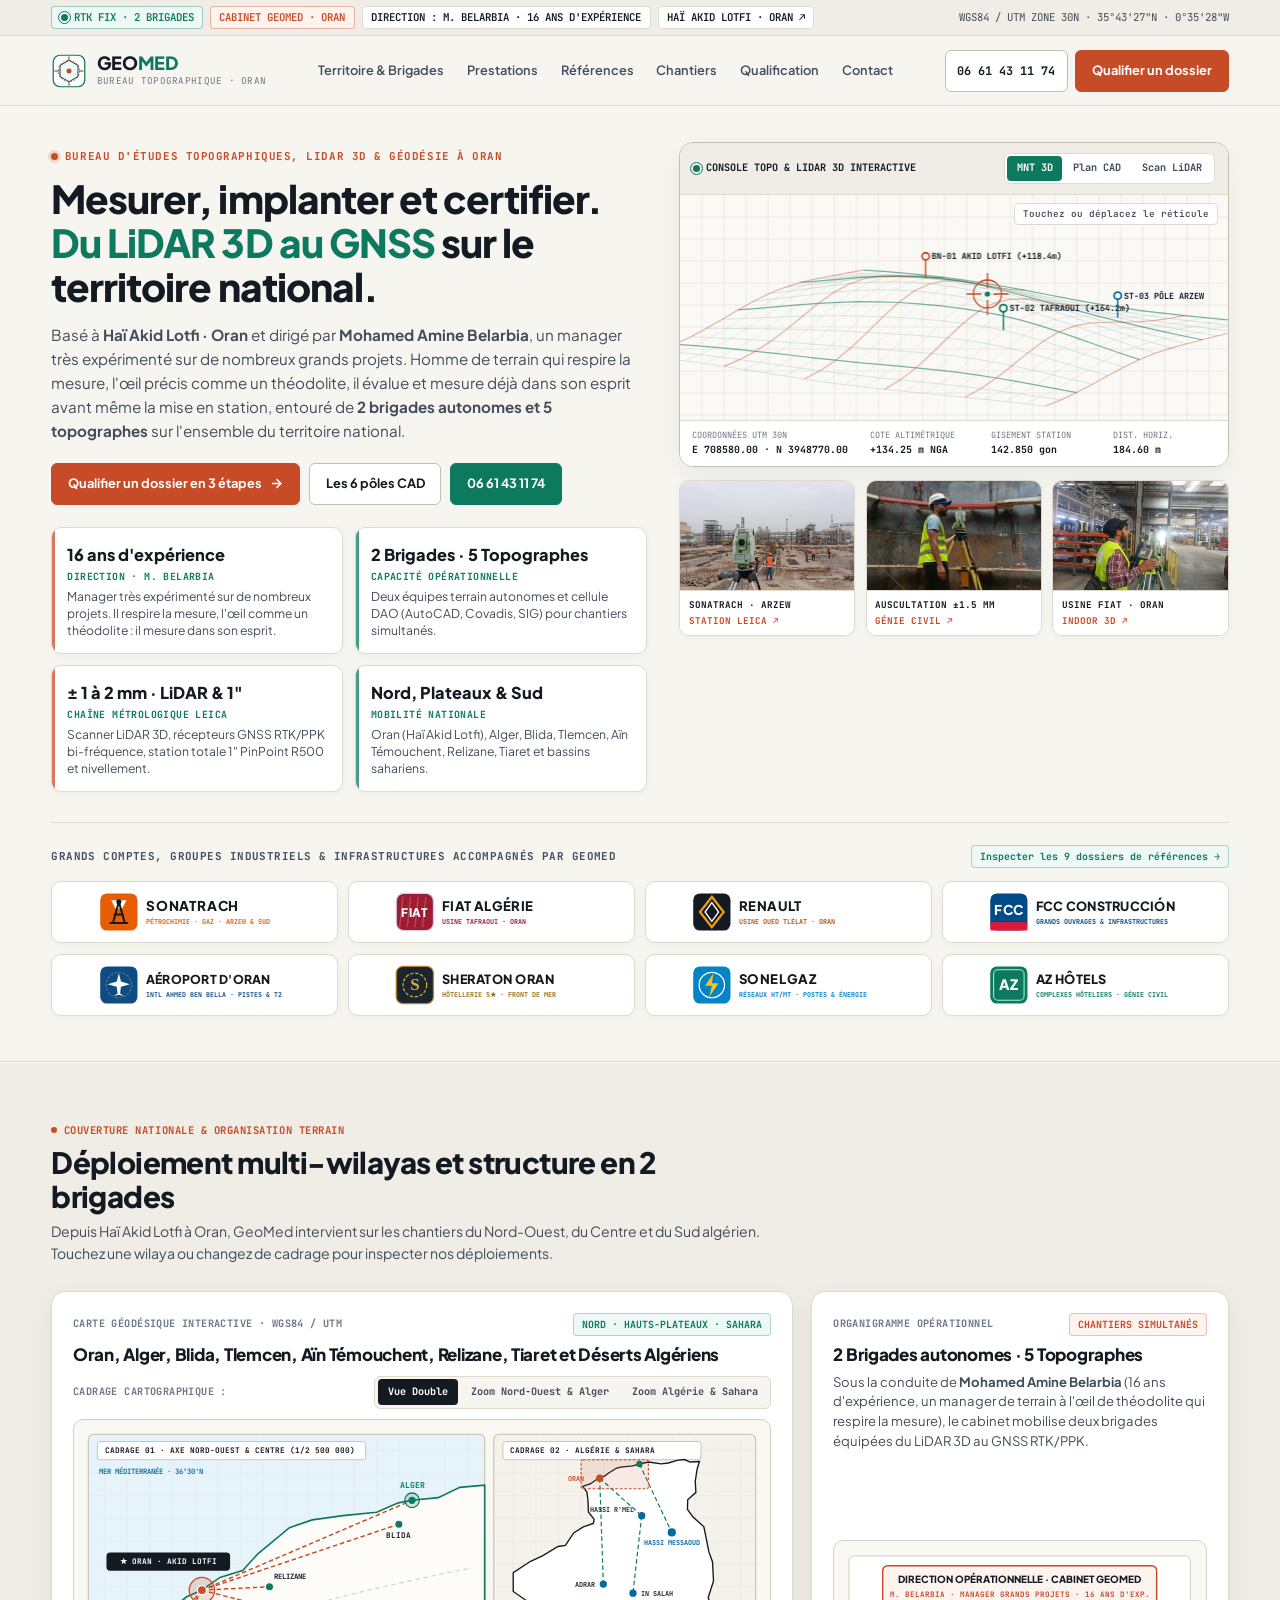
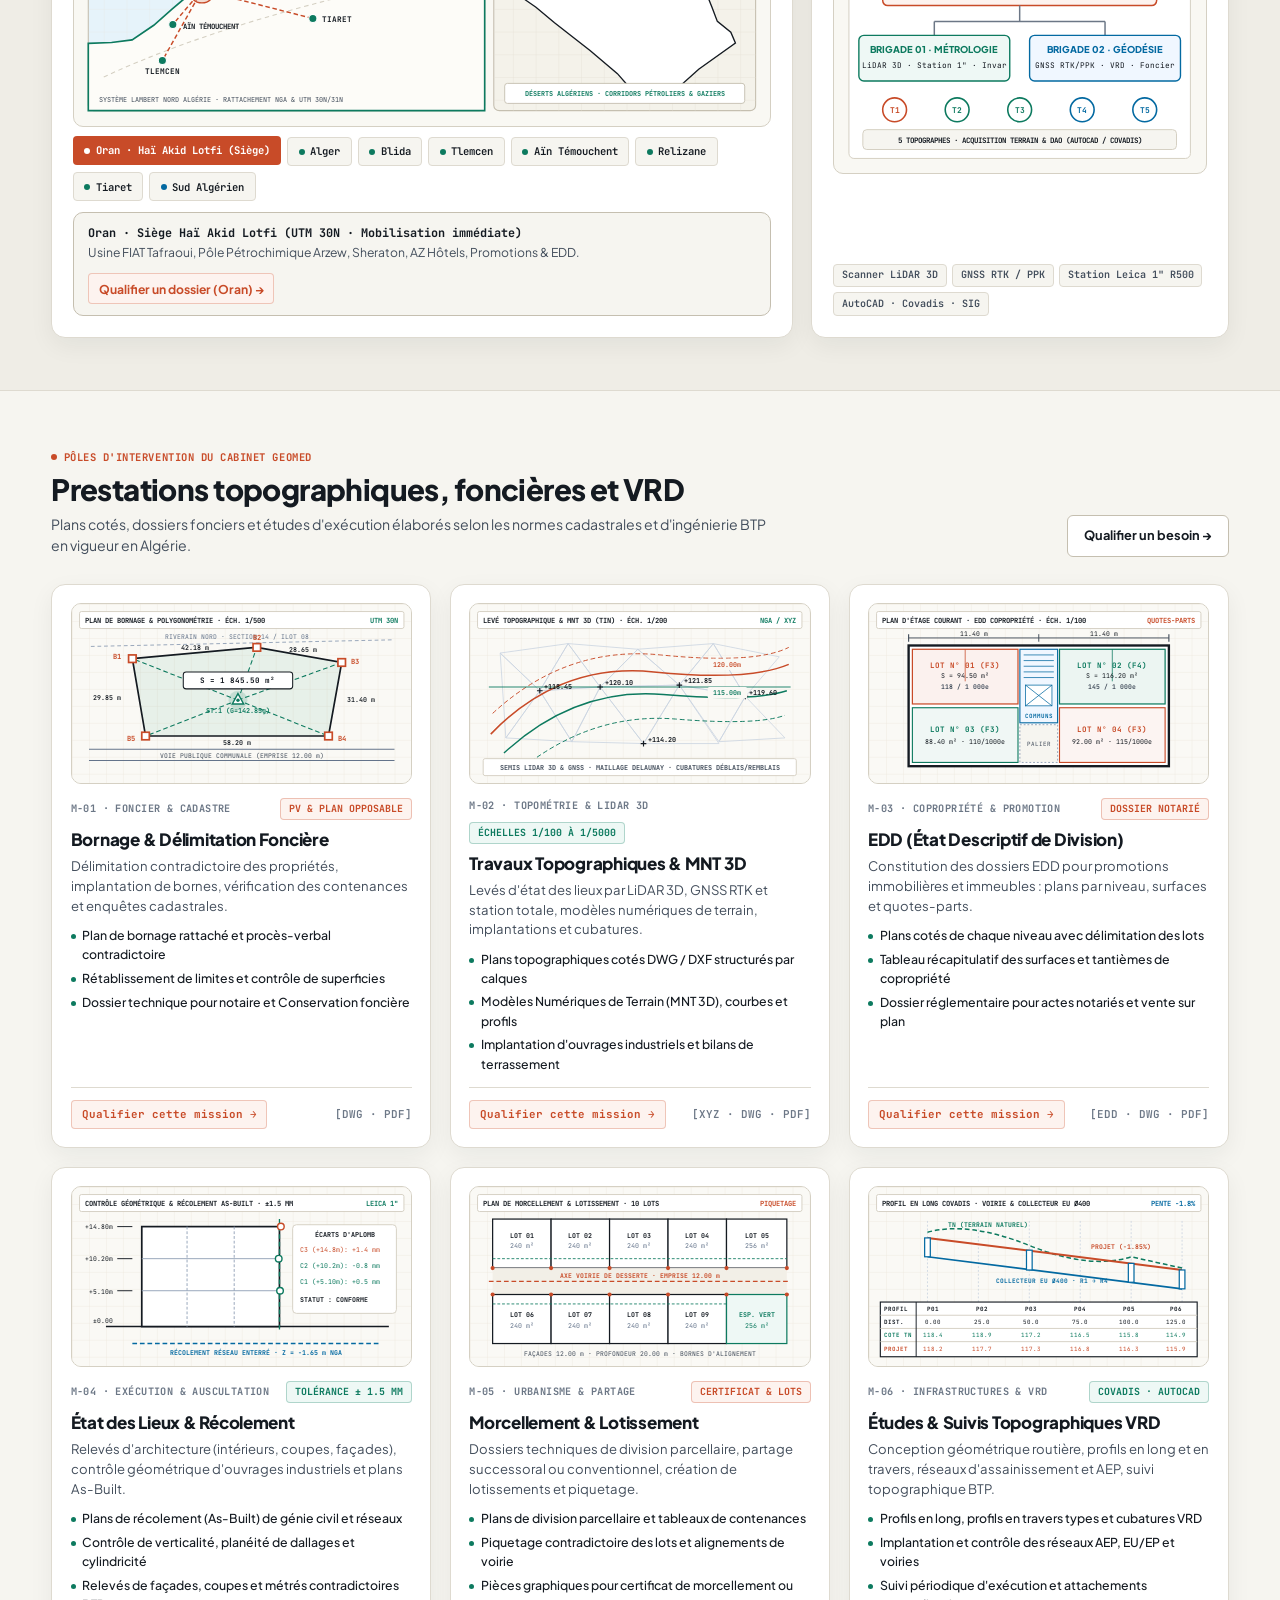
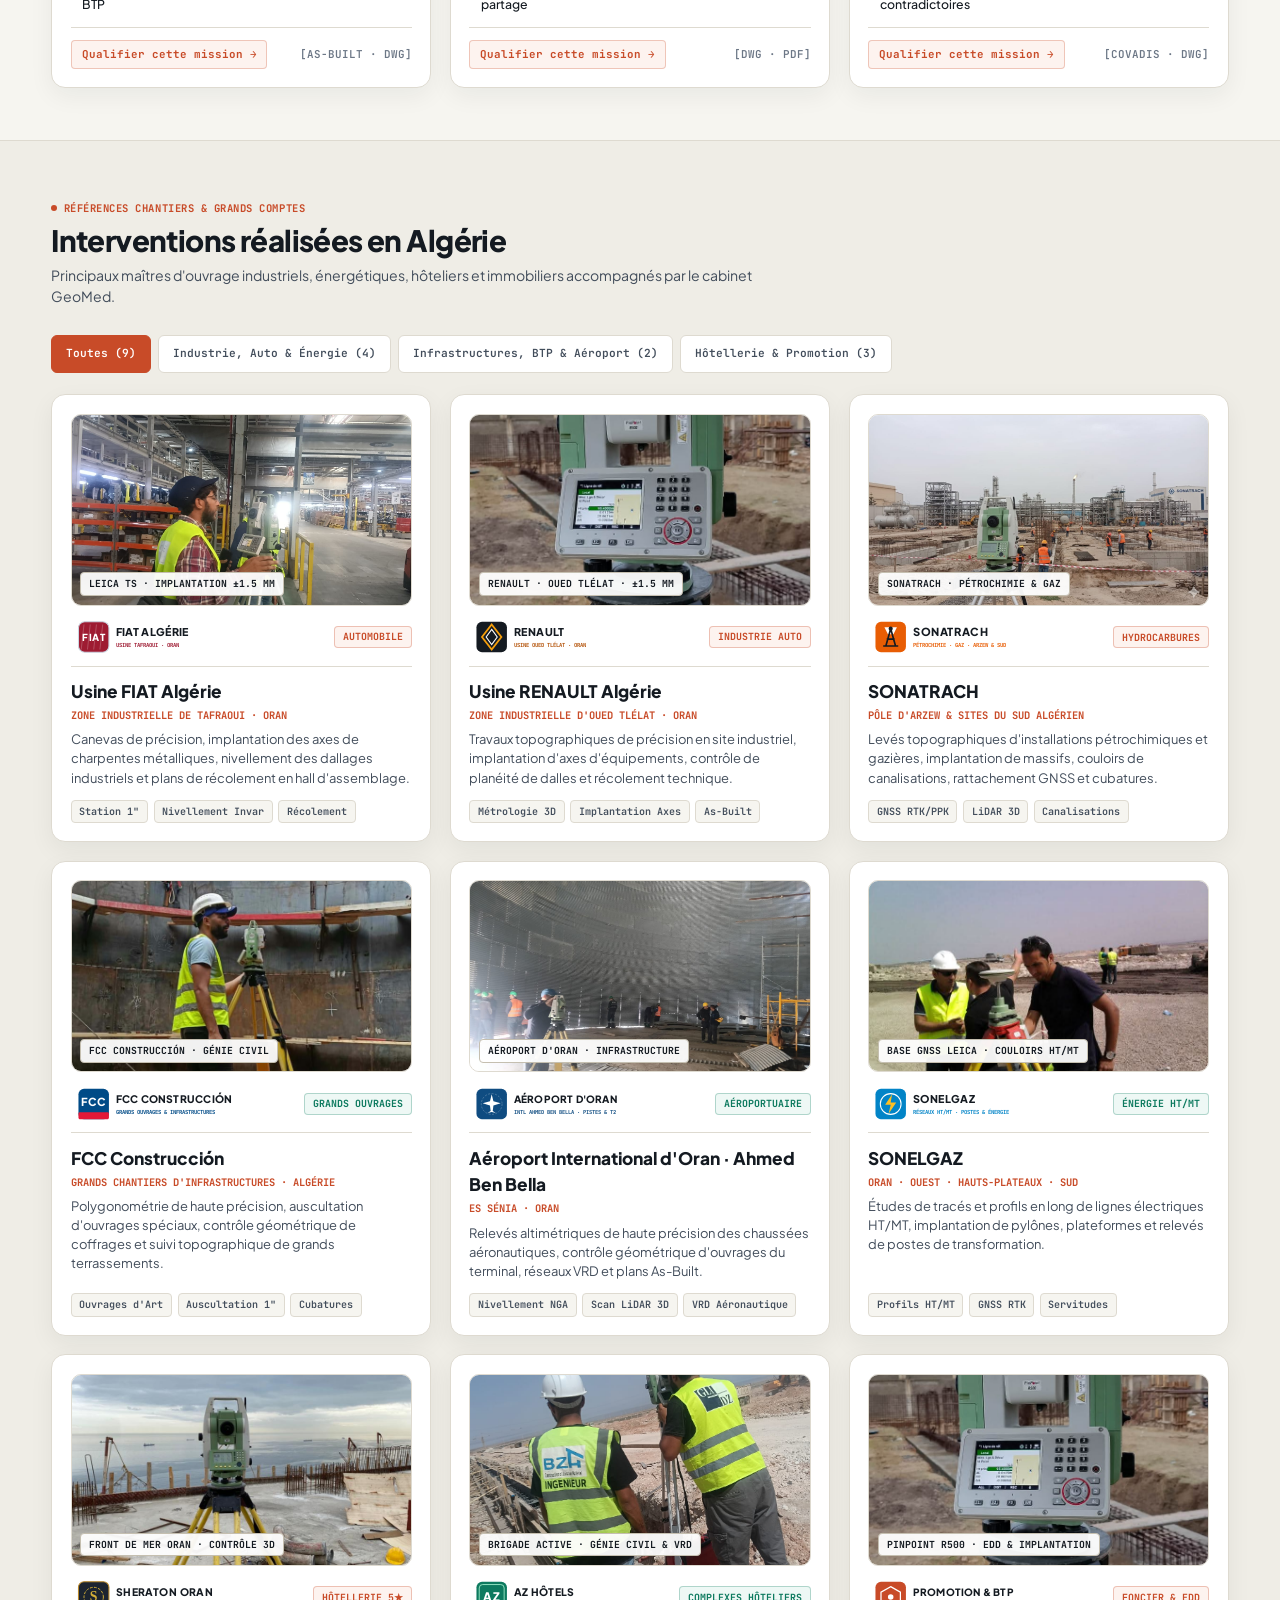
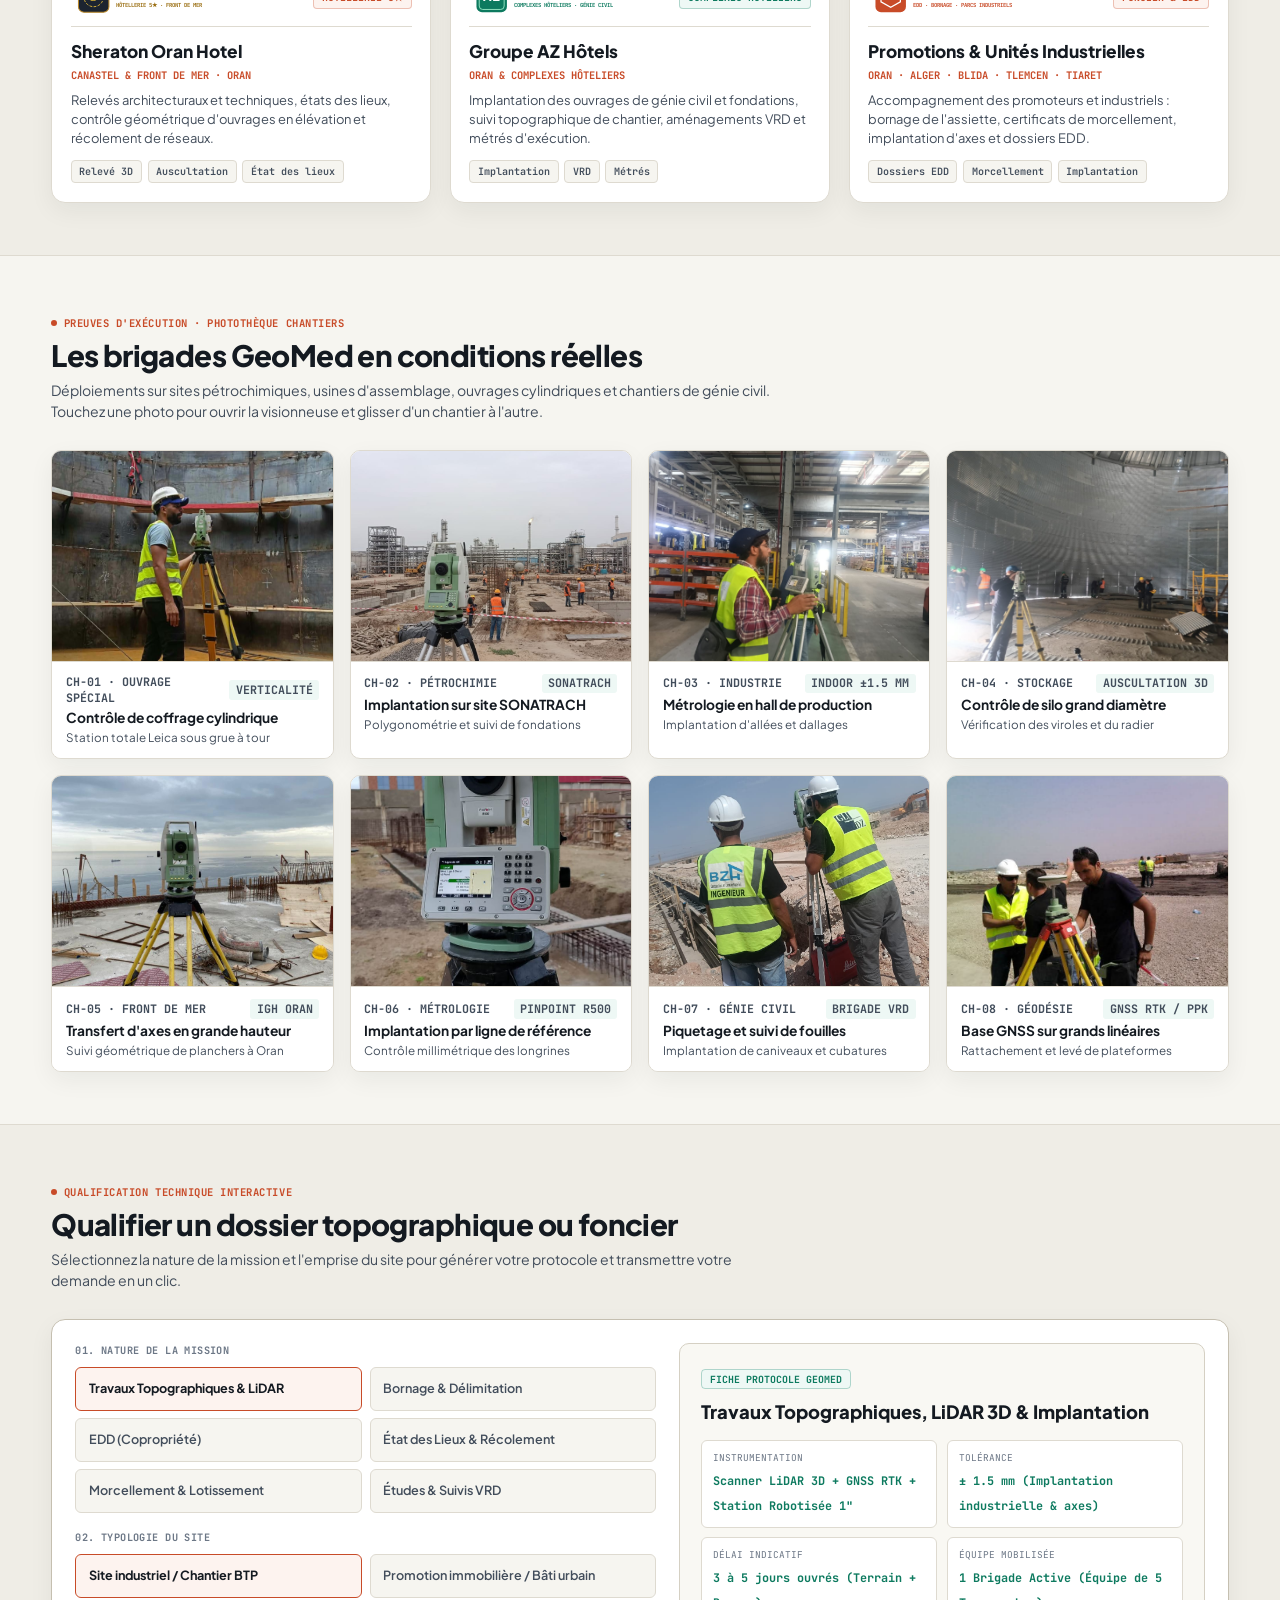
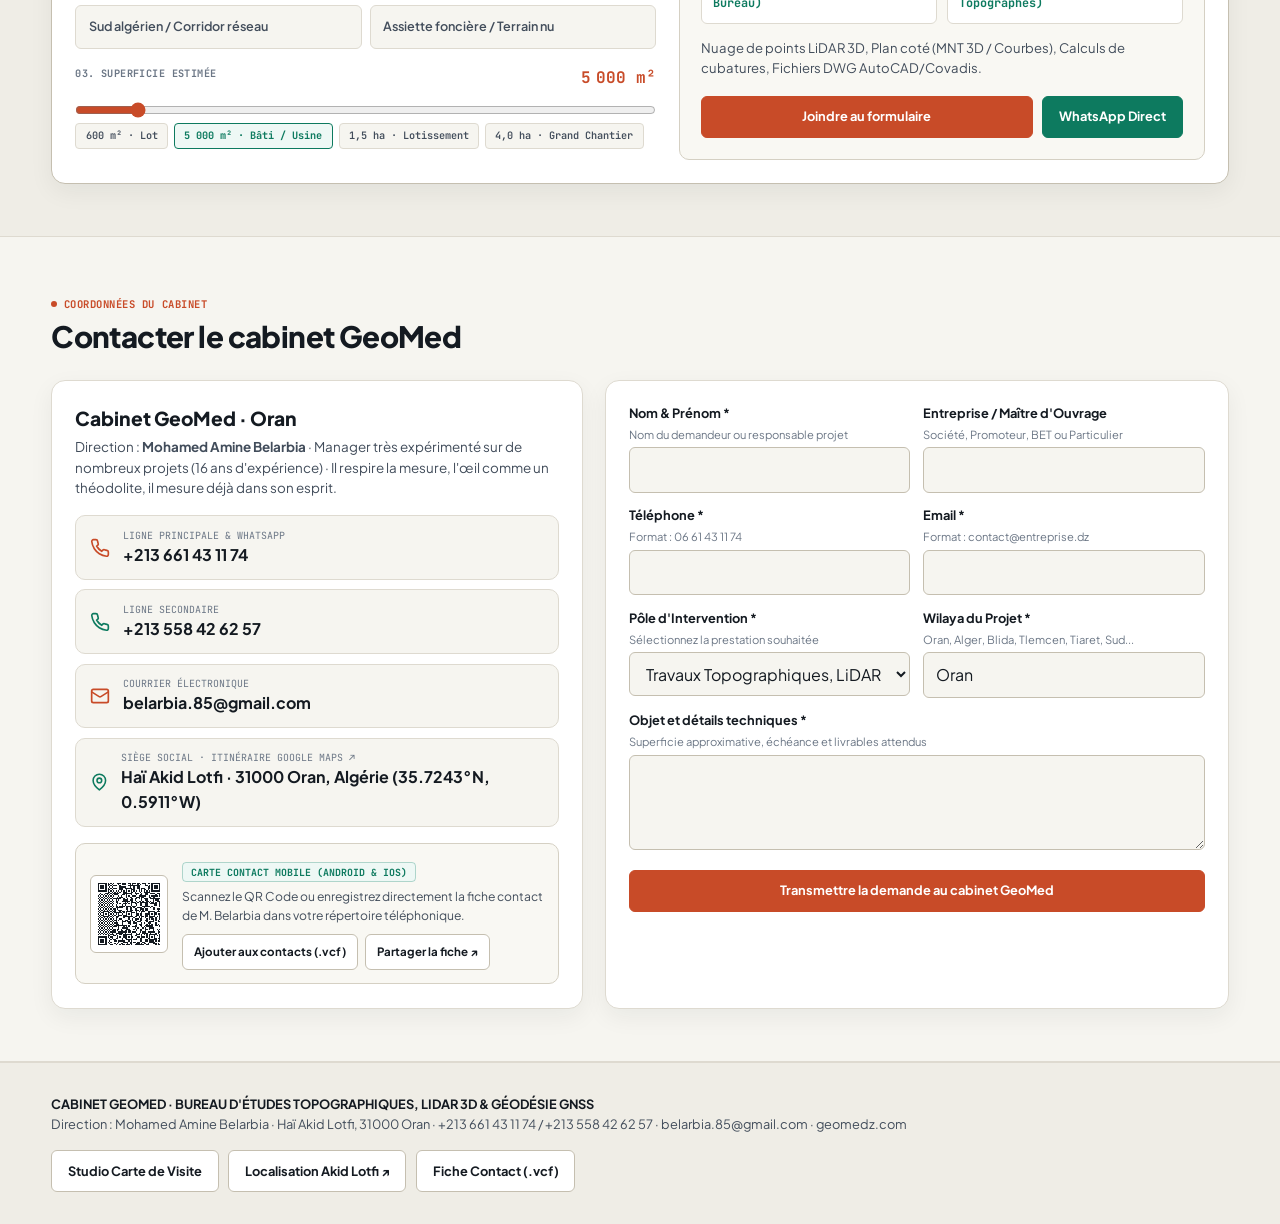
==== commit 57d33442: "Correct layout alignment, SVG emblems, and Mohamed Amine Belarbia portrait" ====
--- a/index.html
+++ b/index.html
@@ -2,132 +2,231 @@
 <html lang="fr">
 <head>
   <meta charset="UTF-8">
-  <meta name="viewport" content="width=device-width, initial-scale=1.0">
+  <meta name="viewport" content="width=device-width, initial-scale=1.0, viewport-fit=cover">
+  <meta name="theme-color" content="#f6f5f0">
+  <meta name="apple-mobile-web-app-capable" content="yes">
+  <meta name="apple-mobile-web-app-status-bar-style" content="default">
+  <meta name="apple-mobile-web-app-title" content="GeoMed Oran">
   <title>GeoMed · Bureau d'Études Topographiques, LiDAR 3D & Géodésie GNSS à Oran | geomedz.com</title>
-  <meta name="description" content="Cabinet GeoMed à Oran (Haï Akid Lotfi) : bureau d'études topographiques, relevés LiDAR 3D, géodésie GNSS RTK/PPK, bornage, EDD, morcellement et études VRD. Dirigé par Mohamed Amine Belarbia, manager très expérimenté sur de grands projets (16 ans d'expérience), 2 brigades et 5 topographes.">
+  <meta name="description" content="Cabinet GeoMed à Oran (Haï Akid Lotfi) : bureau d'études topographiques, relevés LiDAR 3D, géodésie GNSS RTK/PPK, bornage, EDD, morcellement et études VRD. Dirigé par Mohamed Amine Belarbia (16 ans d'expérience), 2 brigades et 5 topographes sur le territoire national.">
   <link rel="canonical" href="https://geomedz.com/">
   <link rel="preconnect" href="https://fonts.googleapis.com">
   <link rel="preconnect" href="https://fonts.gstatic.com" crossorigin>
   <link href="https://fonts.googleapis.com/css2?family=JetBrains+Mono:wght@400;600;700&family=Plus+Jakarta+Sans:wght@400;500;600;700;800&display=swap" rel="stylesheet">
-  <link rel="stylesheet" href="styles.css">
+  <link rel="stylesheet" href="styles.css?v=20261028-v3">
 </head>
 <body>
 
-  <!-- SPRITE VECTORIEL HAUTE PRÉCISION DES GRANDS COMPTES & PARTENAIRES GEOMED -->
-  <svg xmlns="http://www.w3.org/2000/svg" style="display:none;" aria-hidden="true">
+  <!-- SPRITE VECTORIEL SVG HAUTE PRÉCISION DES GRANDS COMPTES & PARTENAIRES GEOMED -->
+  <svg xmlns="http://www.w3.org/2000/svg" style="display:none" aria-hidden="true">
     <!-- 1. SONATRACH -->
     <symbol id="logo-sonatrach" viewBox="0 0 230 52">
-      <rect x="2" y="4" width="44" height="44" rx="7" fill="#E05A2B"/>
-      <!-- Emblème géométrique S imbriqué Sonatrach -->
-      <path d="M13 14 H35 V23 H21 V25 H35 V38 H13 V29 H27 V27 H13 Z" fill="#141A21"/>
-      <path d="M16 17 H32 V20 H18 V28 H32 V35 H16 V32 H30 V24 H16 Z" fill="#FFFFFF"/>
-      <text x="56" y="24" font-family="'Plus Jakarta Sans', sans-serif" font-weight="800" font-size="15.5" letter-spacing="0.06em" fill="#141A21">SONATRACH</text>
-      <text x="56" y="39" font-family="'JetBrains Mono', monospace" font-weight="600" font-size="7.8" fill="#64748B">PÉTROCHIMIE · ARZEW &amp; SUD</text>
+      <rect x="3" y="4" width="44" height="44" rx="8" fill="#E85D04"/>
+      <path d="M16 12 H34 L29 22 H21 Z" fill="#FFFFFF"/>
+      <path d="M25 14 L32 39 M25 14 L18 39 M15 39 H35 M20 29 H30" stroke="#141A21" stroke-width="2.4" stroke-linecap="round"/>
+      <circle cx="25" cy="14" r="3" fill="#141A21"/>
+      <text x="57" y="25" font-family="'Plus Jakarta Sans', sans-serif" font-weight="800" font-size="16" letter-spacing="0.06em" fill="#141A21">SONATRACH</text>
+      <text x="57" y="40" font-family="'JetBrains Mono', monospace" font-weight="700" font-size="8" fill="#E85D04">PÉTROCHIMIE · GAZ · ARZEW &amp; SUD</text>
     </symbol>
 
-    <!-- 2. FIAT ALGÉRIE (STELLANTIS TAFRAOUI) -->
+    <!-- 2. FIAT ALGÉRIE -->
     <symbol id="logo-fiat" viewBox="0 0 230 52">
-      <rect x="2" y="4" width="44" height="44" rx="7" fill="#FAF9F5" stroke="#D5D0C3" stroke-width="1.2"/>
-      <!-- Les 4 barres inclinées emblématiques FIAT -->
-      <polygon points="12,39 19,13 22.5,13 15.5,39" fill="#94A3B8"/>
-      <polygon points="18.5,39 25.5,13 29,13 22,39" fill="#B91C1C"/>
-      <polygon points="25,39 32,13 35.5,13 28.5,39" fill="#94A3B8"/>
-      <polygon points="31.5,39 38.5,13 42,13 35,39" fill="#94A3B8"/>
-      <text x="56" y="24" font-family="'Plus Jakarta Sans', sans-serif" font-weight="800" font-size="16" letter-spacing="0.08em" fill="#141A21">FIAT ALGÉRIE</text>
-      <text x="56" y="39" font-family="'JetBrains Mono', monospace" font-weight="600" font-size="7.8" fill="#B91C1C">USINE TAFRAOUI · ORAN</text>
+      <rect x="3" y="4" width="44" height="44" rx="9" fill="#9E1B32" stroke="#CBD5E1" stroke-width="1.5"/>
+      <line x1="11" y1="8" x2="7" y2="44" stroke="rgba(255,255,255,0.22)" stroke-width="1.5"/>
+      <line x1="20" y1="8" x2="16" y2="44" stroke="rgba(255,255,255,0.22)" stroke-width="1.5"/>
+      <line x1="29" y1="8" x2="25" y2="44" stroke="rgba(255,255,255,0.22)" stroke-width="1.5"/>
+      <line x1="38" y1="8" x2="34" y2="44" stroke="rgba(255,255,255,0.22)" stroke-width="1.5"/>
+      <text x="25" y="32" text-anchor="middle" font-family="'Plus Jakarta Sans', sans-serif" font-weight="800" font-size="14" letter-spacing="0.06em" fill="#FFFFFF">FIAT</text>
+      <text x="57" y="25" font-family="'Plus Jakarta Sans', sans-serif" font-weight="800" font-size="15.5" letter-spacing="0.03em" fill="#141A21">FIAT ALGÉRIE</text>
+      <text x="57" y="40" font-family="'JetBrains Mono', monospace" font-weight="700" font-size="8" fill="#9E1B32">USINE TAFRAOUI · ORAN</text>
     </symbol>
 
-    <!-- 3. RENAULT ALGÉRIE (OUED TLÉLAT) -->
+    <!-- 3. RENAULT ALGÉRIE -->
     <symbol id="logo-renault" viewBox="0 0 230 52">
-      <rect x="2" y="4" width="44" height="44" rx="7" fill="#FAF9F5" stroke="#D5D0C3" stroke-width="1.2"/>
-      <!-- Losange géométrique facetté Renault -->
-      <polygon points="24,7 38,26 24,45 10,26" fill="none" stroke="#141A21" stroke-width="2.4" stroke-linejoin="miter"/>
-      <polygon points="24,13 33,26 24,39 15,26" fill="none" stroke="#D97706" stroke-width="1.8" stroke-linejoin="miter"/>
-      <line x1="24" y1="7" x2="24" y2="13" stroke="#141A21" stroke-width="1.6"/>
-      <line x1="24" y1="39" x2="24" y2="45" stroke="#141A21" stroke-width="1.6"/>
-      <text x="56" y="24" font-family="'Plus Jakarta Sans', sans-serif" font-weight="800" font-size="15.5" letter-spacing="0.07em" fill="#141A21">RENAULT</text>
-      <text x="56" y="39" font-family="'JetBrains Mono', monospace" font-weight="600" font-size="7.8" fill="#64748B">USINE OUED TLÉLAT · ORAN</text>
+      <rect x="3" y="4" width="44" height="44" rx="8" fill="#141A21"/>
+      <polygon points="25,8 39,26 25,44 11,26" fill="none" stroke="#F59E0B" stroke-width="2.6"/>
+      <polygon points="25,15 33,26 25,37 17,26" fill="none" stroke="#FFFFFF" stroke-width="1.6"/>
+      <text x="57" y="25" font-family="'Plus Jakarta Sans', sans-serif" font-weight="800" font-size="15.5" letter-spacing="0.04em" fill="#141A21">RENAULT</text>
+      <text x="57" y="40" font-family="'JetBrains Mono', monospace" font-weight="700" font-size="8" fill="#B45309">USINE OUED TLÉLAT · ORAN</text>
     </symbol>
 
     <!-- 4. FCC CONSTRUCCIÓN -->
     <symbol id="logo-fcc" viewBox="0 0 230 52">
-      <rect x="2" y="4" width="44" height="44" rx="7" fill="#141A21"/>
-      <!-- Bandes diagonales architecturales FCC + Typo bloc -->
-      <polygon points="6,39 18,11 23,11 11,39" fill="#0D7A5F"/>
-      <polygon points="12,39 24,11 28,11 16,39" fill="#C84B28"/>
-      <text x="27" y="33" text-anchor="middle" font-family="'Plus Jakarta Sans', sans-serif" font-weight="800" font-size="13.5" fill="#FFFFFF">FCC</text>
-      <text x="56" y="24" font-family="'Plus Jakarta Sans', sans-serif" font-weight="800" font-size="14.5" letter-spacing="0.03em" fill="#141A21">FCC CONSTRUCCIÓN</text>
-      <text x="56" y="39" font-family="'JetBrains Mono', monospace" font-weight="600" font-size="7.8" fill="#0D7A5F">GRANDS OUVRAGES &amp; INFRA</text>
+      <rect x="3" y="4" width="44" height="44" rx="8" fill="#004B87"/>
+      <rect x="3" y="38" width="44" height="10" rx="2" fill="#E31837"/>
+      <text x="25" y="29" text-anchor="middle" font-family="'Plus Jakarta Sans', sans-serif" font-weight="800" font-size="16" letter-spacing="0.04em" fill="#FFFFFF">FCC</text>
+      <text x="57" y="25" font-family="'Plus Jakarta Sans', sans-serif" font-weight="800" font-size="15" letter-spacing="0.02em" fill="#141A21">FCC CONSTRUCCIÓN</text>
+      <text x="57" y="40" font-family="'JetBrains Mono', monospace" font-weight="700" font-size="8" fill="#004B87">GRANDS OUVRAGES &amp; INFRASTRUCTURES</text>
     </symbol>
 
-    <!-- 5. AÉROPORT INTERNATIONAL D'ORAN · AHMED BEN BELLA -->
-    <symbol id="logo-aeroport-oran" viewBox="0 0 235 52">
-      <rect x="2" y="4" width="44" height="44" rx="7" fill="#EFF6FF" stroke="#BFDBFE" stroke-width="1.2"/>
-      <!-- Rose radar + Piste + Silhouette aile aéronautique -->
-      <circle cx="24" cy="26" r="15" stroke="#0369A1" stroke-width="1.3" stroke-dasharray="3 2" fill="none"/>
-      <path d="M13,31 L24,14 L35,31 L27,28 L24,35 L21,28 Z" fill="#0369A1"/>
-      <line x1="24" y1="8" x2="24" y2="12" stroke="#C84B28" stroke-width="1.8"/>
-      <text x="56" y="24" font-family="'Plus Jakarta Sans', sans-serif" font-weight="800" font-size="14.2" letter-spacing="0.03em" fill="#141A21">AÉROPORT D'ORAN</text>
-      <text x="56" y="39" font-family="'JetBrains Mono', monospace" font-weight="600" font-size="7.6" fill="#0369A1">AHMED BEN BELLA · PISTES</text>
+    <!-- 5. AÉROPORT INTERNATIONAL D'ORAN AHMED BEN BELLA -->
+    <symbol id="logo-aeroport-oran" viewBox="0 0 230 52">
+      <rect x="3" y="4" width="44" height="44" rx="8" fill="#0F4C81"/>
+      <circle cx="25" cy="26" r="15" fill="none" stroke="rgba(255,255,255,0.28)" stroke-width="1.2" stroke-dasharray="3 2"/>
+      <path d="M25 12 L27.5 22 L38 25 L27.5 28 L26.5 36 L31 39 L25 37.5 L19 39 L23.5 36 L22.5 28 L12 25 L22.5 22 Z" fill="#FFFFFF"/>
+      <text x="57" y="25" font-family="'Plus Jakarta Sans', sans-serif" font-weight="800" font-size="14.5" letter-spacing="0.02em" fill="#141A21">AÉROPORT D'ORAN</text>
+      <text x="57" y="40" font-family="'JetBrains Mono', monospace" font-weight="700" font-size="7.8" fill="#0F4C81">INTL AHMED BEN BELLA · PISTES &amp; T2</text>
     </symbol>
 
     <!-- 6. SHERATON ORAN HOTEL -->
     <symbol id="logo-sheraton" viewBox="0 0 230 52">
-      <rect x="2" y="4" width="44" height="44" rx="7" fill="#FAF9F5" stroke="#D5D0C3" stroke-width="1.2"/>
-      <!-- Couronne de laurier Sheraton + S central -->
-      <circle cx="24" cy="26" r="16" stroke="#B45309" stroke-width="1.3" fill="none"/>
-      <path d="M14,32 C11,25 13,17 20,14 M34,32 C37,25 35,17 28,14" stroke="#B45309" stroke-width="1.8" stroke-linecap="round" fill="none"/>
-      <path d="M18,35 L24,32 L30,35" stroke="#B45309" stroke-width="1.4" fill="none"/>
-      <text x="24" y="31" text-anchor="middle" font-family="Georgia, serif" font-style="italic" font-weight="700" font-size="17" fill="#141A21">S</text>
-      <text x="56" y="24" font-family="'Plus Jakarta Sans', sans-serif" font-weight="800" font-size="15" letter-spacing="0.07em" fill="#141A21">SHERATON ORAN</text>
-      <text x="56" y="39" font-family="'JetBrains Mono', monospace" font-weight="600" font-size="7.8" fill="#B45309">HOTEL &amp; TOWERS · 5★</text>
+      <rect x="3" y="4" width="44" height="44" rx="8" fill="#1C2430" stroke="#B78628" stroke-width="1.5"/>
+      <circle cx="25" cy="26" r="14" fill="none" stroke="#D4AF37" stroke-width="1.4" stroke-dasharray="4 2"/>
+      <text x="25" y="32" text-anchor="middle" font-family="Georgia, serif" font-weight="700" font-size="20" fill="#D4AF37">S</text>
+      <text x="57" y="25" font-family="'Plus Jakarta Sans', sans-serif" font-weight="800" font-size="15" letter-spacing="0.04em" fill="#141A21">SHERATON ORAN</text>
+      <text x="57" y="40" font-family="'JetBrains Mono', monospace" font-weight="700" font-size="8" fill="#9A6E12">HÔTELLERIE 5★ · FRONT DE MER</text>
     </symbol>
 
     <!-- 7. SONELGAZ -->
     <symbol id="logo-sonelgaz" viewBox="0 0 230 52">
-      <rect x="2" y="4" width="44" height="44" rx="7" fill="#F0F9FF" stroke="#BAE6FD" stroke-width="1.2"/>
-      <!-- Globe énergétique + Éclair HT & Flamme Gaz -->
-      <circle cx="24" cy="26" r="15" stroke="#0369A1" stroke-width="1.4" fill="none"/>
-      <ellipse cx="24" cy="26" rx="8" ry="15" stroke="#0369A1" stroke-width="1" stroke-dasharray="2 2" fill="none"/>
-      <line x1="9" y1="26" x2="39" y2="26" stroke="#0369A1" stroke-width="1"/>
-      <polygon points="26,12 17,26 23,26 21,39 31,24 25,24" fill="#C84B28"/>
-      <text x="56" y="24" font-family="'Plus Jakarta Sans', sans-serif" font-weight="800" font-size="15.5" letter-spacing="0.06em" fill="#141A21">SONELGAZ</text>
-      <text x="56" y="39" font-family="'JetBrains Mono', monospace" font-weight="600" font-size="7.8" fill="#0369A1">RÉSEAUX HT/MT &amp; ÉNERGIE</text>
+      <rect x="3" y="4" width="44" height="44" rx="8" fill="#0284C7"/>
+      <circle cx="25" cy="26" r="15" fill="none" stroke="#FFFFFF" stroke-width="1.5"/>
+      <path d="M27 12 L17 27 H25 L22 40 L33 24 H25 Z" fill="#FBBF24"/>
+      <text x="57" y="25" font-family="'Plus Jakarta Sans', sans-serif" font-weight="800" font-size="15.5" letter-spacing="0.04em" fill="#141A21">SONELGAZ</text>
+      <text x="57" y="40" font-family="'JetBrains Mono', monospace" font-weight="700" font-size="8" fill="#0284C7">RÉSEAUX HT/MT · POSTES &amp; ÉNERGIE</text>
     </symbol>
 
     <!-- 8. GROUPE AZ HÔTELS -->
     <symbol id="logo-az-hotels" viewBox="0 0 230 52">
-      <rect x="2" y="4" width="44" height="44" rx="7" fill="#FAF9F5" stroke="#D5D0C3" stroke-width="1.2"/>
-      <rect x="7" y="9" width="34" height="34" rx="4" stroke="#141A21" stroke-width="1.3" fill="none"/>
-      <text x="24" y="29" text-anchor="middle" font-family="'Plus Jakarta Sans', sans-serif" font-weight="800" font-size="14" letter-spacing="0.04em" fill="#141A21">AZ</text>
-      <text x="24" y="38" text-anchor="middle" font-family="'JetBrains Mono', monospace" font-weight="700" font-size="6.5" fill="#C84B28">★★★★★</text>
-      <text x="56" y="24" font-family="'Plus Jakarta Sans', sans-serif" font-weight="800" font-size="15" letter-spacing="0.05em" fill="#141A21">AZ HÔTELS</text>
-      <text x="56" y="39" font-family="'JetBrains Mono', monospace" font-weight="600" font-size="7.8" fill="#64748B">COMPLEXES HÔTELIERS</text>
+      <rect x="3" y="4" width="44" height="44" rx="8" fill="#0D7A5F"/>
+      <rect x="7" y="8" width="36" height="36" rx="5" fill="none" stroke="#A7F3D0" stroke-width="1.2"/>
+      <text x="25" y="32" text-anchor="middle" font-family="'Plus Jakarta Sans', sans-serif" font-weight="800" font-size="17" letter-spacing="0.04em" fill="#FFFFFF">AZ</text>
+      <text x="57" y="25" font-family="'Plus Jakarta Sans', sans-serif" font-weight="800" font-size="15" letter-spacing="0.03em" fill="#141A21">AZ HÔTELS</text>
+      <text x="57" y="40" font-family="'JetBrains Mono', monospace" font-weight="700" font-size="8" fill="#0D7A5F">COMPLEXES HÔTELIERS · GÉNIE CIVIL</text>
     </symbol>
 
-    <!-- 9. PÔLE PROMOTIONS & UNITÉS INDUSTRIELLES -->
+    <!-- 9. PROMOTIONS & UNITÉS INDUSTRIELLES -->
     <symbol id="logo-geomed-indus" viewBox="0 0 230 52">
-      <rect x="2" y="4" width="44" height="44" rx="7" fill="#EEF8F5" stroke="#0D7A5F" stroke-width="1.4"/>
-      <polygon points="24,11 37,19 37,33 24,41 11,33 11,19" stroke="#0D7A5F" stroke-width="1.6" fill="#FFFFFF"/>
-      <circle cx="24" cy="26" r="4" fill="#C84B28"/>
-      <text x="56" y="24" font-family="'Plus Jakarta Sans', sans-serif" font-weight="800" font-size="14.2" letter-spacing="0.03em" fill="#141A21">PROMOTIONS &amp; SILOS</text>
-      <text x="56" y="39" font-family="'JetBrains Mono', monospace" font-weight="600" font-size="7.8" fill="#0D7A5F">FONCIER, EDD &amp; INDUSTRIE</text>
+      <rect x="3" y="4" width="44" height="44" rx="8" fill="#C84B28"/>
+      <polygon points="25,11 39,19 39,33 25,41 11,33 11,19" fill="none" stroke="#FFFFFF" stroke-width="1.8"/>
+      <circle cx="25" cy="26" r="4" fill="#FFFFFF"/>
+      <text x="57" y="25" font-family="'Plus Jakarta Sans', sans-serif" font-weight="800" font-size="14.5" letter-spacing="0.02em" fill="#141A21">PROMOTION &amp; BTP</text>
+      <text x="57" y="40" font-family="'JetBrains Mono', monospace" font-weight="700" font-size="8" fill="#C84B28">EDD · BORNAGE · PARCS INDUSTRIELS</text>
     </symbol>
   </svg>
 
+  <!-- TIROIR DE NAVIGATION MOBILE & TABLETTE (POPOVER MANUAL + SCROLL SNAP) -->
+  <div class="Drawer" id="drawer" popover="manual">
+    <div class="Drawer-scroller">
+      <nav class="Drawer-sheet" tabindex="-1" aria-label="Navigation mobile Cabinet GeoMed">
+        <div>
+          <div class="drawer-header">
+            <div class="brand-lockup">
+              <svg class="brand-mark-svg" viewBox="0 0 64 64" fill="none" aria-hidden="true">
+                <rect x="4" y="4" width="56" height="56" rx="12" fill="#FFFFFF" stroke="#0D7A5F" stroke-width="2.2"/>
+                <circle cx="32" cy="32" r="19" stroke="#0D7A5F" stroke-width="1.4" stroke-dasharray="3 3"/>
+                <polygon points="32,13 48,22 48,42 32,51 16,42 16,22" stroke="#141A21" stroke-width="1.6" fill="#EEF8F5"/>
+                <circle cx="32" cy="32" r="4.5" fill="#C84B28"/>
+              </svg>
+              <div>
+                <div class="brand-title">GEO<span>MED</span></div>
+                <span class="brand-sub">HAÏ AKID LOTFI · ORAN</span>
+              </div>
+            </div>
+            <button type="button" id="drawer-close" class="drawer-close-btn" aria-label="Fermer le menu">✕</button>
+          </div>
+
+          <div class="drawer-status-card">
+            <i class="pulse-dot" aria-hidden="true"></i>
+            <span>2 BRIGADES ACTIVES · 5 TOPOGRAPHES</span>
+          </div>
+        </div>
+
+        <ul class="drawer-nav-list">
+          <li>
+            <a href="#top" class="drawer-nav-item">
+              <div>
+                <span>Accueil &amp; Console 3D</span>
+                <small>Simulation MNT 3D, Courbes CAD &amp; LiDAR</small>
+              </div>
+              <span class="drawer-nav-code">01</span>
+            </a>
+          </li>
+          <li>
+            <a href="#territoire" class="drawer-nav-item">
+              <div>
+                <span>Territoire &amp; 2 Brigades</span>
+                <small>Carte interactive Nord-Ouest, Alger &amp; Sud</small>
+              </div>
+              <span class="drawer-nav-code">02</span>
+            </a>
+          </li>
+          <li>
+            <a href="#services" class="drawer-nav-item">
+              <div>
+                <span>Les 6 Pôles de Prestations</span>
+                <small>Bornage, Topographie, EDD, Récolement, VRD</small>
+              </div>
+              <span class="drawer-nav-code">03</span>
+            </a>
+          </li>
+          <li>
+            <a href="#references" class="drawer-nav-item">
+              <div>
+                <span>Références Grands Comptes</span>
+                <small>FIAT, RENAULT, SONATRACH, FCC, Aéroport d'Oran, Sheraton</small>
+              </div>
+              <span class="drawer-nav-code">04</span>
+            </a>
+          </li>
+          <li>
+            <a href="#terrain" class="drawer-nav-item">
+              <div>
+                <span>Photothèque Chantiers</span>
+                <small>8 déploiements réels haute définition</small>
+              </div>
+              <span class="drawer-nav-code">05</span>
+            </a>
+          </li>
+          <li>
+            <a href="#qualifier" class="drawer-nav-item">
+              <div>
+                <span>Qualificateur &amp; Devis</span>
+                <small>Protocole technique en 3 étapes</small>
+              </div>
+              <span class="drawer-nav-code">06</span>
+            </a>
+          </li>
+          <li>
+            <a href="#contact" class="drawer-nav-item">
+              <div>
+                <span>Contact &amp; QR Code vCard</span>
+                <small>M. Mohamed Amine Belarbia · Oran</small>
+              </div>
+              <span class="drawer-nav-code">07</span>
+            </a>
+          </li>
+        </ul>
+
+        <div class="drawer-footer-actions">
+          <a href="tel:+213661431174" class="btn btn-primary">Appeler 06 61 43 11 74</a>
+          <a href="https://wa.me/213661431174" target="_blank" rel="noopener" class="btn btn-leica">WhatsApp Direct</a>
+          <a href="https://maps.app.goo.gl/W18PGV1Ee4tDKSPc6" target="_blank" rel="noopener" class="btn btn-outline">Itinéraire Akid Lotfi ↗</a>
+          <a href="assets/mohamed-belarbia-geomed.vcf" download="GeoMed_Mohamed_Amine_Belarbia.vcf" class="btn btn-outline">Fiche Contact (.vcf)</a>
+        </div>
+      </nav>
+    </div>
+  </div>
+
+  <!-- BARRE TÉLÉMÉTRIQUE SUPÉRIEURE -->
   <div class="top-telemetry-bar">
     <div class="container top-telemetry-inner">
       <div class="telemetry-pills">
-        <span class="telemetry-chip highlight">CABINET GEOMED · BUREAU D'ÉTUDES TOPOGRAPHIQUES</span>
+        <span class="telemetry-chip rtk-live">
+          <i class="pulse-dot" aria-hidden="true"></i>
+          <span>RTK FIX · 2 BRIGADES</span>
+        </span>
+        <span class="telemetry-chip highlight">CABINET GEOMED · ORAN</span>
         <span class="telemetry-chip">DIRECTION : M. BELARBIA · 16 ANS D'EXPÉRIENCE</span>
-        <a href="https://maps.app.goo.gl/W18PGV1Ee4tDKSPc6" target="_blank" rel="noopener" class="telemetry-chip">SIÈGE : HAÏ AKID LOTFI · ORAN ↗</a>
+        <a href="https://maps.app.goo.gl/W18PGV1Ee4tDKSPc6" target="_blank" rel="noopener" class="telemetry-chip">HAÏ AKID LOTFI · ORAN ↗</a>
       </div>
-      <div class="telemetry-pills">
+      <div class="telemetry-pills telemetry-coords-desktop">
         <span>WGS84 / UTM ZONE 30N · 35°43'27"N · 0°35'28"W</span>
       </div>
     </div>
   </div>
 
+  <!-- HEADER STICKY -->
   <header class="site-header">
     <div class="container header-inner">
       <a href="#top" class="brand-lockup" aria-label="GeoMed · Bureau d'Études Topographiques à Oran">
@@ -159,11 +258,18 @@
       <div class="header-actions">
         <a href="tel:+213661431174" class="btn btn-phone-chip">06 61 43 11 74</a>
         <a href="#qualifier" class="btn btn-primary">Qualifier un dossier</a>
+        <button type="button" id="drawer-open" class="drawer-trigger-btn" aria-label="Ouvrir le menu de navigation" aria-expanded="false" aria-controls="drawer">
+          <svg width="18" height="18" viewBox="0 0 24 24" fill="none" stroke="currentColor" stroke-width="2.2" aria-hidden="true">
+            <path d="M4 7h16M4 12h16M4 17h12"/>
+          </svg>
+          <span>Menu</span>
+        </button>
       </div>
     </div>
   </header>
 
   <main id="top">
+    <!-- 1. HERO + CONSOLE GÉODÉSIQUE INTERACTIVE 3 MODES -->
     <section class="hero-section">
       <div class="container hero-grid">
         <div>
@@ -175,38 +281,38 @@
           </h1>
 
           <p class="hero-subtitle">
-            Basé à <strong>Haï Akid Lotfi · Oran</strong>, le cabinet <strong>GeoMed</strong> est dirigé par <strong>Mohamed Amine Belarbia</strong>, un manager très expérimenté sur de nombreux grands projets. Homme de terrain qui <strong>respire la mesure</strong>, <strong>l'œil précis comme un théodolite</strong>, il évalue et mesure déjà dans son esprit avant même la mise en station. Avec <strong>2 brigades autonomes et 5 topographes</strong>, le cabinet intervient d'Oran et Alger jusqu'au Sud algérien.
+            Basé à <strong>Haï Akid Lotfi · Oran</strong> et dirigé par <strong>Mohamed Amine Belarbia</strong>, un manager très expérimenté sur de nombreux grands projets. Homme de terrain qui respire la mesure, l'œil précis comme un théodolite, il évalue et mesure déjà dans son esprit avant même la mise en station, entouré de <strong>2 brigades autonomes et 5 topographes</strong> sur l'ensemble du territoire national.
           </p>
 
           <div class="hero-cta-row">
             <a href="#qualifier" class="btn btn-primary">
               <span>Qualifier un dossier en 3 étapes</span>
-              <svg width="15" height="15" viewBox="0 0 24 24" fill="none" stroke="currentColor" stroke-width="2.4"><path d="M5 12h14M12 5l7 7-7 7"/></svg>
+              <svg width="15" height="15" viewBox="0 0 24 24" fill="none" stroke="currentColor" stroke-width="2.4" aria-hidden="true"><path d="M5 12h14M12 5l7 7-7 7"/></svg>
             </a>
-            <a href="#services" class="btn btn-outline">Les 6 pôles de prestations</a>
+            <a href="#services" class="btn btn-outline">Les 6 pôles CAD</a>
             <a href="tel:+213661431174" class="btn btn-leica">06 61 43 11 74</a>
           </div>
 
           <div class="hero-kpi-grid">
-            <div class="hero-kpi-card">
+            <div class="hero-kpi-card scroll-reveal">
               <div class="hero-kpi-value">16 ans d'expérience</div>
               <div class="hero-kpi-code">Direction · M. Belarbia</div>
-              <p class="hero-kpi-desc">Manager très expérimenté sur de grands projets. Il respire la mesure, un œil comme un théodolite qui mesure déjà dans son esprit.</p>
-            </div>
-
-            <div class="hero-kpi-card">
+              <p class="hero-kpi-desc">Manager très expérimenté sur de nombreux projets. Il respire la mesure, l'œil comme un théodolite : il mesure dans son esprit.</p>
+            </div>
+
+            <div class="hero-kpi-card scroll-reveal">
               <div class="hero-kpi-value">2 Brigades · 5 Topographes</div>
               <div class="hero-kpi-code">Capacité Opérationnelle</div>
               <p class="hero-kpi-desc">Deux équipes terrain autonomes et cellule DAO (AutoCAD, Covadis, SIG) pour chantiers simultanés.</p>
             </div>
 
-            <div class="hero-kpi-card">
+            <div class="hero-kpi-card scroll-reveal">
               <div class="hero-kpi-value">± 1 à 2 mm · LiDAR &amp; 1"</div>
               <div class="hero-kpi-code">Chaîne Métrologique Leica</div>
               <p class="hero-kpi-desc">Scanner LiDAR 3D, récepteurs GNSS RTK/PPK bi-fréquence, station totale 1" PinPoint R500 et nivellement.</p>
             </div>
 
-            <div class="hero-kpi-card">
+            <div class="hero-kpi-card scroll-reveal">
               <div class="hero-kpi-value">Nord, Plateaux &amp; Sud</div>
               <div class="hero-kpi-code">Mobilité Nationale</div>
               <p class="hero-kpi-desc">Oran (Haï Akid Lotfi), Alger, Blida, Tlemcen, Aïn Témouchent, Relizane, Tiaret et bassins sahariens.</p>
@@ -214,95 +320,135 @@
           </div>
         </div>
 
-        <div class="hero-photo-mosaic">
-          <div class="hero-photo-card featured" data-lightbox-src="assets/photos/sonatrach-complexe-implantation.jpg" data-lightbox-title="Complexe Pétrochimique SONATRACH · Implantation Génie Civil" data-lightbox-meta="STATION TOTALE LEICA · RATTACHEMENT GÉODÉSIQUE &amp; IMPLANTATION D'OUVRAGES">
-            <div class="hero-photo-img-wrap">
-              <img src="assets/photos/sonatrach-complexe-implantation.jpg" alt="Station totale Leica du cabinet GeoMed sur un complexe industriel SONATRACH">
-            </div>
-            <div class="hero-photo-meta">
-              <strong>STATION LEICA EN ACTION · COMPLEXE SONATRACH</strong>
-              <span>ARCHIVE TERRAIN GEOMED</span>
+        <div class="hero-right-stack">
+          <!-- CONSOLE TOPOGRAPHIQUE & LIDAR 3D INTERACTIVE SUR PAPIER CADASTRAL -->
+          <div class="topo-console-card">
+            <div class="console-toolbar">
+              <div class="console-title-badge">
+                <i class="pulse-dot" aria-hidden="true"></i>
+                <span>CONSOLE TOPO &amp; LIDAR 3D INTERACTIVE</span>
+              </div>
+              <div class="console-mode-group" role="group" aria-label="Mode de visualisation topographique">
+                <button type="button" class="console-mode-btn active" data-console-mode="mnt3d" aria-pressed="true">MNT 3D</button>
+                <button type="button" class="console-mode-btn" data-console-mode="cad" aria-pressed="false">Plan CAD</button>
+                <button type="button" class="console-mode-btn" data-console-mode="lidar" aria-pressed="false">Scan LiDAR</button>
+              </div>
+            </div>
+
+            <div class="console-stage">
+              <canvas id="topo-canvas" aria-label="Simulateur graphique interactif MNT 3D, courbes de niveau CAD et nuage de points LiDAR"></canvas>
+              <span class="console-hint-pill">Touchez ou déplacez le réticule</span>
+            </div>
+
+            <div class="console-hud-footer">
+              <div class="hud-metric">
+                <small>Coordonnées UTM 30N</small>
+                <strong id="hud-utm-coords">E 708580.00 · N 3948770.00</strong>
+              </div>
+              <div class="hud-metric">
+                <small>Cote Altimétrique</small>
+                <strong id="hud-alt-val">+134.25 m NGA</strong>
+              </div>
+              <div class="hud-metric">
+                <small>Gisement Station</small>
+                <strong id="hud-azimuth-val">142.850 gon</strong>
+              </div>
+              <div class="hud-metric">
+                <small>Dist. Horiz.</small>
+                <strong id="hud-dist-val">184.60 m</strong>
+              </div>
             </div>
           </div>
 
-          <div class="hero-photo-card" data-lightbox-src="assets/photos/belarbia-auscultation-ouvrage-metallique.jpg" data-lightbox-title="Auscultation &amp; Contrôle de Verticalité d'Ouvrage Cylindrique" data-lightbox-meta="M. BELARBIA · CONTRÔLE GÉOMÉTRIQUE 3D D'OUVRAGE SPÉCIAL">
-            <div class="hero-photo-img-wrap">
-              <img src="assets/photos/belarbia-auscultation-ouvrage-metallique.jpg" alt="Mohamed Amine Belarbia contrôlant un ouvrage métallique cylindrique avec station totale Leica">
-            </div>
-            <div class="hero-photo-meta">
-              <strong>AUSCULTATION 3D · ± 1.5 MM</strong>
-              <span>OUVRAGE GÉNIE CIVIL</span>
+          <!-- MOSAÏQUE 3 PHOTOS TERRAIN CLIQUABLES -->
+          <div class="hero-photo-mosaic">
+            <div class="hero-photo-card" data-lightbox-src="assets/photos/sonatrach-complexe-implantation.jpg" data-lightbox-title="Complexe Pétrochimique SONATRACH · Implantation Génie Civil" data-lightbox-meta="STATION TOTALE LEICA · RATTACHEMENT GÉODÉSIQUE &amp; IMPLANTATION D'OUVRAGES">
+              <div class="hero-photo-img-wrap">
+                <img src="assets/photos/sonatrach-complexe-implantation.jpg" alt="Station totale Leica du cabinet GeoMed sur un complexe industriel SONATRACH">
+              </div>
+              <div class="hero-photo-meta">
+                <strong>SONATRACH · ARZEW</strong>
+                <span>STATION LEICA ↗</span>
+              </div>
+            </div>
+
+            <div class="hero-photo-card" data-lightbox-src="assets/photos/belarbia-auscultation-ouvrage-metallique.jpg" data-lightbox-title="Auscultation &amp; Contrôle de Verticalité d'Ouvrage Cylindrique" data-lightbox-meta="M. BELARBIA · CONTRÔLE GÉOMÉTRIQUE 3D D'OUVRAGE SPÉCIAL">
+              <div class="hero-photo-img-wrap">
+                <img src="assets/photos/belarbia-auscultation-ouvrage-metallique.jpg" alt="Mohamed Amine Belarbia contrôlant un ouvrage métallique cylindrique avec station totale Leica">
+              </div>
+              <div class="hero-photo-meta">
+                <strong>AUSCULTATION ±1.5 MM</strong>
+                <span>GÉNIE CIVIL ↗</span>
+              </div>
+            </div>
+
+            <div class="hero-photo-card" data-lightbox-src="assets/photos/fiat-usine-implantation-interieure.jpg" data-lightbox-title="Usine FIAT Algérie (Tafraoui · Oran) · Implantation Indoor" data-lightbox-meta="MÉTROLOGIE INDUSTRIELLE · AXES DE PRODUCTION &amp; DALLAGES">
+              <div class="hero-photo-img-wrap">
+                <img src="assets/photos/fiat-usine-implantation-interieure.jpg" alt="Implantation topographique à l'intérieur de l'usine automobile FIAT à Oran">
+              </div>
+              <div class="hero-photo-meta">
+                <strong>USINE FIAT · ORAN</strong>
+                <span>INDOOR 3D ↗</span>
+              </div>
             </div>
           </div>
-
-          <div class="hero-photo-card" data-lightbox-src="assets/photos/fiat-usine-implantation-interieure.jpg" data-lightbox-title="Usine FIAT Algérie (Tafraoui · Oran) · Implantation Indoor" data-lightbox-meta="MÉTROLOGIE INDUSTRIELLE · AXES DE PRODUCTION &amp; DALLAGES">
-            <div class="hero-photo-img-wrap">
-              <img src="assets/photos/fiat-usine-implantation-interieure.jpg" alt="Implantation topographique à l'intérieur de l'usine automobile FIAT à Oran">
-            </div>
-            <div class="hero-photo-meta">
-              <strong>MÉTROLOGIE INDOOR · USINE FIAT</strong>
-              <span>TAFRAOUI · ORAN</span>
-            </div>
+        </div>
+      </div>
+
+      <!-- BANDEAU GRANDS COMPTES & MAÎTRES D'OUVRAGE (EMBLÈMES VECTORIELS SVG) -->
+      <div class="container">
+        <div class="clients-trust-bar">
+          <div class="clients-trust-head">
+            <span class="clients-trust-label">Grands Comptes, Groupes Industriels &amp; Infrastructures accompagnés par GeoMed</span>
+            <a href="#references" class="meta-badge-green">Inspecter les 9 dossiers de références →</a>
           </div>
-        </div>
-      </div>
-
-      <!-- BANDEAU GRANDS COMPTES & MAÎTRES D'OUVRAGE (LOGOS VECTORIELS SVG RETRAVAILLÉS) -->
-      <div class="container clients-trust-bar">
-        <div class="clients-trust-head">
-          <span class="clients-trust-label">Grands Comptes, Usines &amp; Infrastructures accompagnés par GeoMed</span>
-          <a href="#references" class="service-link-btn" style="font-family:var(--font-mono); font-size:0.7rem;">Voir les dossiers d'intervention →</a>
-        </div>
-        <div class="clients-svg-grid">
-          <a href="#references" class="client-svg-plate" aria-label="SONATRACH">
-            <svg viewBox="0 0 230 52" role="img" aria-label="SONATRACH"><use href="#logo-sonatrach"/></svg>
-          </a>
-          <a href="#references" class="client-svg-plate" aria-label="Usine FIAT Algérie">
-            <svg viewBox="0 0 230 52" role="img" aria-label="FIAT Algérie"><use href="#logo-fiat"/></svg>
-          </a>
-          <a href="#references" class="client-svg-plate" aria-label="Usine RENAULT Algérie">
-            <svg viewBox="0 0 230 52" role="img" aria-label="RENAULT Algérie"><use href="#logo-renault"/></svg>
-          </a>
-          <a href="#references" class="client-svg-plate" aria-label="FCC Construcción">
-            <svg viewBox="0 0 230 52" role="img" aria-label="FCC Construcción"><use href="#logo-fcc"/></svg>
-          </a>
-          <a href="#references" class="client-svg-plate" aria-label="Aéroport International d'Oran Ahmed Ben Bella">
-            <svg viewBox="0 0 235 52" role="img" aria-label="Aéroport d'Oran"><use href="#logo-aeroport-oran"/></svg>
-          </a>
-          <a href="#references" class="client-svg-plate" aria-label="Sheraton Oran Hotel">
-            <svg viewBox="0 0 230 52" role="img" aria-label="Sheraton Oran"><use href="#logo-sheraton"/></svg>
-          </a>
-          <a href="#references" class="client-svg-plate" aria-label="SONELGAZ">
-            <svg viewBox="0 0 230 52" role="img" aria-label="SONELGAZ"><use href="#logo-sonelgaz"/></svg>
-          </a>
-          <a href="#references" class="client-svg-plate" aria-label="Groupe AZ Hôtels">
-            <svg viewBox="0 0 230 52" role="img" aria-label="AZ Hôtels"><use href="#logo-az-hotels"/></svg>
-          </a>
+          <div class="clients-svg-grid">
+            <div class="client-svg-plate"><svg viewBox="0 0 230 52" width="200" height="44" role="img" aria-label="SONATRACH"><use href="#logo-sonatrach"/></svg></div>
+            <div class="client-svg-plate"><svg viewBox="0 0 230 52" width="200" height="44" role="img" aria-label="FIAT Algérie"><use href="#logo-fiat"/></svg></div>
+            <div class="client-svg-plate"><svg viewBox="0 0 230 52" width="200" height="44" role="img" aria-label="RENAULT Algérie"><use href="#logo-renault"/></svg></div>
+            <div class="client-svg-plate"><svg viewBox="0 0 230 52" width="200" height="44" role="img" aria-label="FCC Construcción"><use href="#logo-fcc"/></svg></div>
+            <div class="client-svg-plate"><svg viewBox="0 0 230 52" width="200" height="44" role="img" aria-label="Aéroport International d'Oran Ahmed Ben Bella"><use href="#logo-aeroport-oran"/></svg></div>
+            <div class="client-svg-plate"><svg viewBox="0 0 230 52" width="200" height="44" role="img" aria-label="Sheraton Oran Hotel"><use href="#logo-sheraton"/></svg></div>
+            <div class="client-svg-plate"><svg viewBox="0 0 230 52" width="200" height="44" role="img" aria-label="SONELGAZ"><use href="#logo-sonelgaz"/></svg></div>
+            <div class="client-svg-plate"><svg viewBox="0 0 230 52" width="200" height="44" role="img" aria-label="Groupe AZ Hôtels"><use href="#logo-az-hotels"/></svg></div>
+          </div>
         </div>
       </div>
     </section>
 
+    <!-- 2. TERRITOIRE INTERACTIF & ORGANISATION 2 BRIGADES -->
     <section id="territoire" class="section section-alt">
       <div class="container">
         <div class="section-head">
           <span class="section-eyebrow">Couverture Nationale &amp; Organisation Terrain</span>
           <h2 class="section-title">Déploiement multi-wilayas et structure en 2 brigades</h2>
           <p class="section-sub">
-            Depuis Haï Akid Lotfi à Oran, GeoMed intervient sur les chantiers du Nord-Ouest, du Centre et du Sud algérien avec deux brigades topographiques autonomes.
+            Depuis Haï Akid Lotfi à Oran, GeoMed intervient sur les chantiers du Nord-Ouest, du Centre et du Sud algérien. Touchez une wilaya ou changez de cadrage pour inspecter nos déploiements.
           </p>
         </div>
 
         <div class="bento-2col-asymmetric">
-          <article class="bento-card">
-            <div class="card-meta-top">
-              <span class="meta-code">CARTE GÉODÉSIQUE · SYSTÈME WGS84 / UTM</span>
-              <span class="meta-badge-green">NORD · HAUTS-PLATEAUX · SAHARA</span>
-            </div>
-
-            <h3 class="card-title">Oran, Alger, Blida, Tlemcen, Aïn Témouchent, Relizane, Tiaret et Déserts Algériens</h3>
+          <article class="bento-card scroll-reveal">
+            <div>
+              <div class="card-meta-top">
+                <span class="meta-code">CARTE GÉODÉSIQUE INTERACTIVE · WGS84 / UTM</span>
+                <span class="meta-badge-green">NORD · HAUTS-PLATEAUX · SAHARA</span>
+              </div>
+
+              <h3 class="card-title">Oran, Alger, Blida, Tlemcen, Aïn Témouchent, Relizane, Tiaret et Déserts Algériens</h3>
+
+              <div class="map-view-bar">
+                <span class="meta-code">CADRAGE CARTOGRAPHIQUE :</span>
+                <div class="map-zoom-tabs" role="group" aria-label="Zoom par région">
+                  <button type="button" class="map-zoom-btn active" data-map-view="all">Vue Double</button>
+                  <button type="button" class="map-zoom-btn" data-map-view="nord">Zoom Nord-Ouest &amp; Alger</button>
+                  <button type="button" class="map-zoom-btn" data-map-view="sud">Zoom Algérie &amp; Sahara</button>
+                </div>
+              </div>
+            </div>
 
             <div class="blueprint-stage">
-              <svg viewBox="0 0 750 320" fill="none" aria-label="Plan cartographique double échelle des interventions GeoMed en Algérie">
+              <svg id="geomed-algeria-map" viewBox="0 0 750 320" fill="none" aria-label="Plan cartographique interactif des interventions GeoMed en Algérie">
                 <defs>
                   <pattern id="mapGrid" width="25" height="25" patternUnits="userSpaceOnUse">
                     <path d="M 25 0 L 0 0 0 25" fill="none" stroke="#E4E0D4" stroke-width="0.8"/>
@@ -313,58 +459,69 @@
                 <rect x="8" y="8" width="436" height="304" rx="6" fill="#E6F3FA" stroke="#C5BFB0" stroke-width="1.2"/>
                 <rect x="8" y="8" width="436" height="304" rx="6" fill="url(#mapGrid)" opacity="0.55"/>
 
-                <!-- Terres émergées Nord Algérie (WGS84 projeté) -->
                 <path d="M8,238 L33.6,237 L56.2,234.2 L80,218.1 L100.1,200.2 L115.8,187 L132.7,179.5 L152.8,165.4 L177.8,157.8 L194.2,139.9 L229.3,110.7 L254.3,102.2 L288.2,97.5 L325.2,93.7 L349,83.4 L364.1,80.6 L392.9,77.7 L416.7,66.4 L444,64 L444,312 L8,312 Z"
                       fill="#FDFCF8" stroke="#0D7A5F" stroke-width="1.8"/>
 
-                <!-- Courbes d'orographie Tell / Hauts-Plateaux -->
                 <path d="M25,275 Q175,205 430,155" stroke="#D5D0C3" stroke-width="1.2" stroke-dasharray="5 4" fill="none"/>
                 <text x="20" y="52" font-family="'JetBrains Mono', monospace" font-size="8" font-weight="600" fill="#0369A1">MER MÉDITERRANÉE · 36°30'N</text>
 
-                <!-- Bandeau Titre Cadrage 01 -->
                 <rect x="18" y="16" width="295" height="20" rx="3" fill="#FFFFFF" stroke="#C5BFB0"/>
                 <text x="26" y="29" font-family="'JetBrains Mono', monospace" font-weight="700" font-size="8.5" fill="#141A21">CADRAGE 01 · AXE NORD-OUEST &amp; CENTRE (1/2 500 000)</text>
 
-                <!-- Liaisons Géodésiques depuis Oran (133, 179.5) -->
-                <g stroke="#C84B28" stroke-width="1.5">
+                <!-- Liaisons Géodésiques Animées depuis Oran (133, 179.5) -->
+                <g stroke="#C84B28" stroke-width="1.6" class="svg-laser-line">
                   <line x1="133" y1="179.5" x2="101" y2="217.2"/>
                   <line x1="133" y1="179.5" x2="89.5" y2="256.8"/>
                   <line x1="133" y1="179.5" x2="207.3" y2="175.7"/>
                   <line x1="133" y1="179.5" x2="255" y2="210.6"/>
-                  <line x1="133" y1="179.5" x2="349.6" y2="106.9" stroke-dasharray="4 3"/>
+                  <line x1="133" y1="179.5" x2="349.6" y2="106.9"/>
                   <line x1="133" y1="179.5" x2="364.1" y2="80.6"/>
                 </g>
 
                 <!-- 1. ORAN (SIÈGE AKID LOTFI) -->
-                <circle cx="133" cy="179.5" r="12" fill="rgba(200,75,40,0.16)" stroke="#C84B28" stroke-width="1.4"/>
-                <circle cx="133" cy="179.5" r="4.8" fill="#C84B28" stroke="#FFFFFF" stroke-width="1.5"/>
-                <rect x="28" y="138" width="136" height="20" rx="4" fill="#141A21"/>
-                <text x="96" y="151" text-anchor="middle" font-family="'JetBrains Mono', monospace" font-weight="700" font-size="8.5" fill="#FFFFFF">★ ORAN · AKID LOTFI</text>
+                <g class="map-node-group" data-wilaya="oran">
+                  <circle cx="133" cy="179.5" r="14" fill="rgba(200,75,40,0.18)" stroke="#C84B28" stroke-width="1.4" class="svg-radar-ring"/>
+                  <circle cx="133" cy="179.5" r="5" fill="#C84B28" stroke="#FFFFFF" stroke-width="1.5"/>
+                  <rect x="28" y="138" width="136" height="20" rx="4" fill="#141A21"/>
+                  <text x="96" y="151" text-anchor="middle" font-family="'JetBrains Mono', monospace" font-weight="700" font-size="8.5" fill="#FFFFFF">★ ORAN · AKID LOTFI</text>
+                </g>
 
                 <!-- 2. AÏN TÉMOUCHENT -->
-                <circle cx="101" cy="217.2" r="4.2" fill="#0D7A5F" stroke="#FFFFFF" stroke-width="1.2"/>
-                <text x="112" y="222" font-family="'JetBrains Mono', monospace" font-weight="700" font-size="8" fill="#141A21">AÏN TÉMOUCHENT</text>
+                <g class="map-node-group" data-wilaya="temouchent">
+                  <circle cx="101" cy="217.2" r="4.5" fill="#0D7A5F" stroke="#FFFFFF" stroke-width="1.2"/>
+                  <text x="112" y="222" font-family="'JetBrains Mono', monospace" font-weight="700" font-size="8" fill="#141A21">AÏN TÉMOUCHENT</text>
+                </g>
 
                 <!-- 3. TLEMCEN -->
-                <circle cx="89.5" cy="256.8" r="4.2" fill="#0D7A5F" stroke="#FFFFFF" stroke-width="1.2"/>
-                <text x="89.5" y="272" text-anchor="middle" font-family="'JetBrains Mono', monospace" font-weight="700" font-size="8.5" fill="#141A21">TLEMCEN</text>
+                <g class="map-node-group" data-wilaya="tlemcen">
+                  <circle cx="89.5" cy="256.8" r="4.5" fill="#0D7A5F" stroke="#FFFFFF" stroke-width="1.2"/>
+                  <text x="89.5" y="272" text-anchor="middle" font-family="'JetBrains Mono', monospace" font-weight="700" font-size="8.5" fill="#141A21">TLEMCEN</text>
+                </g>
 
                 <!-- 4. RELIZANE -->
-                <circle cx="207.3" cy="175.7" r="4.2" fill="#0D7A5F" stroke="#FFFFFF" stroke-width="1.2"/>
-                <text x="212" y="167" font-family="'JetBrains Mono', monospace" font-weight="700" font-size="8" fill="#141A21">RELIZANE</text>
+                <g class="map-node-group" data-wilaya="relizane">
+                  <circle cx="207.3" cy="175.7" r="4.5" fill="#0D7A5F" stroke="#FFFFFF" stroke-width="1.2"/>
+                  <text x="212" y="167" font-family="'JetBrains Mono', monospace" font-weight="700" font-size="8" fill="#141A21">RELIZANE</text>
+                </g>
 
                 <!-- 5. TIARET -->
-                <circle cx="255" cy="210.6" r="4.2" fill="#0D7A5F" stroke="#FFFFFF" stroke-width="1.2"/>
-                <text x="265" y="214" font-family="'JetBrains Mono', monospace" font-weight="700" font-size="8.5" fill="#141A21">TIARET</text>
+                <g class="map-node-group" data-wilaya="tiaret">
+                  <circle cx="255" cy="210.6" r="4.5" fill="#0D7A5F" stroke="#FFFFFF" stroke-width="1.2"/>
+                  <text x="265" y="214" font-family="'JetBrains Mono', monospace" font-weight="700" font-size="8.5" fill="#141A21">TIARET</text>
+                </g>
 
                 <!-- 6. BLIDA -->
-                <circle cx="349.6" cy="106.9" r="4.2" fill="#0D7A5F" stroke="#FFFFFF" stroke-width="1.2"/>
-                <text x="349.6" y="122" text-anchor="middle" font-family="'JetBrains Mono', monospace" font-weight="700" font-size="8.5" fill="#141A21">BLIDA</text>
+                <g class="map-node-group" data-wilaya="blida">
+                  <circle cx="349.6" cy="106.9" r="4.5" fill="#0D7A5F" stroke="#FFFFFF" stroke-width="1.2"/>
+                  <text x="349.6" y="122" text-anchor="middle" font-family="'JetBrains Mono', monospace" font-weight="700" font-size="8.5" fill="#141A21">BLIDA</text>
+                </g>
 
                 <!-- 7. ALGER -->
-                <circle cx="364.1" cy="80.6" r="7.5" fill="rgba(13,122,95,0.18)" stroke="#0D7A5F" stroke-width="1.4"/>
-                <circle cx="364.1" cy="80.6" r="3.8" fill="#0D7A5F"/>
-                <text x="364.1" y="67" text-anchor="middle" font-family="'JetBrains Mono', monospace" font-weight="700" font-size="9" fill="#0D7A5F">ALGER</text>
+                <g class="map-node-group" data-wilaya="alger">
+                  <circle cx="364.1" cy="80.6" r="8" fill="rgba(13,122,95,0.18)" stroke="#0D7A5F" stroke-width="1.4" class="svg-radar-ring"/>
+                  <circle cx="364.1" cy="80.6" r="4" fill="#0D7A5F"/>
+                  <text x="364.1" y="67" text-anchor="middle" font-family="'JetBrains Mono', monospace" font-weight="700" font-size="9" fill="#0D7A5F">ALGER</text>
+                </g>
 
                 <text x="20" y="302" font-family="'JetBrains Mono', monospace" font-size="7.5" fill="#424D5B">SYSTÈME LAMBERT NORD ALGÉRIE · RATTACHEMENT NGA &amp; UTM 30N/31N</text>
 
@@ -375,15 +532,12 @@
                 <rect x="464" y="16" width="218" height="20" rx="3" fill="#FFFFFF" stroke="#C5BFB0"/>
                 <text x="472" y="29" font-family="'JetBrains Mono', monospace" font-weight="700" font-size="8.5" fill="#141A21">CADRAGE 02 · ALGÉRIE &amp; SAHARA</text>
 
-                <!-- Frontières nationales exactes de l'Algérie (WGS84 projeté) -->
                 <path d="M551.8,65.4 L560.6,62.4 L567.3,57.5 L570.5,56.3 L576.6,53.6 L579.6,51.1 L588.7,45.4 L593.5,44.1 L606.9,42.8 L614.2,40.7 L624.1,38.5 L638.1,40.5 L646,39.6 L655.6,36.7 L663.7,35.8 L669.9,38.5 L680.2,37.9 L677.6,46.6 L675.6,59.6 L676.3,71.9 L667.3,80.1 L667,90.5 L672.9,98.7 L685.1,109.8 L690.6,137.4 L694.6,148.4 L695.7,169.3 L689.8,187.8 L694,198.2 L699.9,213.8 L714.7,225.7 L719.8,237.6 L679.4,266.5 L646.7,295.8 L628.2,299.3 L617,289.9 L601.1,283.9 L590,271.3 L560.2,246 L520.8,215.3 L500.4,198.2 L475.4,180.9 L475.4,160.3 L494.5,147.7 L507.5,141.8 L524.7,131.4 L532.8,130.3 L541.9,116.5 L552.5,109.8 L563.5,106.1 L564.4,101.6 L558.1,93.5 L557.6,80.8 L556.4,71.5 L551.8,65.4 Z"
                       fill="#FFFFFF" stroke="#141A21" stroke-width="1.5"/>
 
-                <!-- Emprise Cadrage 01 -->
                 <rect x="550" y="36" width="74" height="32" rx="2" fill="rgba(200,75,40,0.12)" stroke="#C84B28" stroke-width="1.2" stroke-dasharray="3 2"/>
 
-                <!-- Corridors Sahariens -->
-                <g stroke="#0D7A5F" stroke-width="1.3" stroke-dasharray="4 3">
+                <g stroke="#0D7A5F" stroke-width="1.3" class="svg-laser-line">
                   <line x1="570.5" y1="56.3" x2="616.7" y2="97.6"/>
                   <line x1="614.2" y1="40.7" x2="649.8" y2="116.0"/>
                   <line x1="570.5" y1="56.3" x2="574.5" y2="172.7"/>
@@ -394,36 +548,48 @@
                 <text x="536" y="59" font-family="'JetBrains Mono', monospace" font-weight="700" font-size="7.5" fill="#C84B28">ORAN</text>
                 <circle cx="614.2" cy="40.7" r="3.5" fill="#0D7A5F"/>
 
-                <circle cx="616.7" cy="97.6" r="3.8" fill="#0369A1"/>
-                <text x="608" y="94" text-anchor="end" font-family="'JetBrains Mono', monospace" font-weight="600" font-size="7.5" fill="#141A21">HASSI R'MEL</text>
-
-                <circle cx="649.8" cy="116.0" r="4.2" fill="#0369A1"/>
-                <text x="649.8" y="130" text-anchor="middle" font-family="'JetBrains Mono', monospace" font-weight="700" font-size="7.5" fill="#0369A1">HASSI MESSAOUD</text>
-
-                <circle cx="574.5" cy="172.7" r="3.8" fill="#0369A1"/>
-                <text x="565" y="176" text-anchor="end" font-family="'JetBrains Mono', monospace" font-weight="600" font-size="7.5" fill="#141A21">ADRAR</text>
-
-                <circle cx="607.1" cy="182.8" r="3.8" fill="#0369A1"/>
-                <text x="616" y="186" font-family="'JetBrains Mono', monospace" font-weight="600" font-size="7.5" fill="#141A21">IN SALAH</text>
+                <g class="map-node-group" data-wilaya="sahara">
+                  <circle cx="616.7" cy="97.6" r="4" fill="#0369A1"/>
+                  <text x="608" y="94" text-anchor="end" font-family="'JetBrains Mono', monospace" font-weight="600" font-size="7.5" fill="#141A21">HASSI R'MEL</text>
+
+                  <circle cx="649.8" cy="116.0" r="4.5" fill="#0369A1"/>
+                  <text x="649.8" y="130" text-anchor="middle" font-family="'JetBrains Mono', monospace" font-weight="700" font-size="7.5" fill="#0369A1">HASSI MESSAOUD</text>
+
+                  <circle cx="574.5" cy="172.7" r="4" fill="#0369A1"/>
+                  <text x="565" y="176" text-anchor="end" font-family="'JetBrains Mono', monospace" font-weight="600" font-size="7.5" fill="#141A21">ADRAR</text>
+
+                  <circle cx="607.1" cy="182.8" r="4" fill="#0369A1"/>
+                  <text x="616" y="186" font-family="'JetBrains Mono', monospace" font-weight="600" font-size="7.5" fill="#141A21">IN SALAH</text>
+                </g>
 
                 <rect x="466" y="282" width="264" height="22" rx="3" fill="#FFFFFF" stroke="#C5BFB0"/>
                 <text x="598" y="296" text-anchor="middle" font-family="'JetBrains Mono', monospace" font-weight="700" font-size="7.5" fill="#0D7A5F">DÉSERTS ALGÉRIENS · CORRIDORS PÉTROLIERS &amp; GAZIERS</text>
               </svg>
             </div>
 
-            <div class="wilaya-pills-strip">
-              <span class="wilaya-pill hq"><i></i>Oran · Haï Akid Lotfi (Siège)</span>
-              <span class="wilaya-pill"><i></i>Alger</span>
-              <span class="wilaya-pill"><i></i>Blida</span>
-              <span class="wilaya-pill"><i></i>Tlemcen</span>
-              <span class="wilaya-pill"><i></i>Aïn Témouchent</span>
-              <span class="wilaya-pill"><i></i>Relizane</span>
-              <span class="wilaya-pill"><i></i>Tiaret</span>
-              <span class="wilaya-pill sahara"><i></i>Sud Algérien</span>
+            <div>
+              <div class="wilaya-pills-strip" role="group" aria-label="Sélectionner une wilaya d'intervention">
+                <button type="button" class="wilaya-pill hq active" data-wilaya="oran"><i></i>Oran · Haï Akid Lotfi (Siège)</button>
+                <button type="button" class="wilaya-pill" data-wilaya="alger"><i></i>Alger</button>
+                <button type="button" class="wilaya-pill" data-wilaya="blida"><i></i>Blida</button>
+                <button type="button" class="wilaya-pill" data-wilaya="tlemcen"><i></i>Tlemcen</button>
+                <button type="button" class="wilaya-pill" data-wilaya="temouchent"><i></i>Aïn Témouchent</button>
+                <button type="button" class="wilaya-pill" data-wilaya="relizane"><i></i>Relizane</button>
+                <button type="button" class="wilaya-pill" data-wilaya="tiaret"><i></i>Tiaret</button>
+                <button type="button" class="wilaya-pill sahara" data-wilaya="sahara"><i></i>Sud Algérien</button>
+              </div>
+
+              <div class="wilaya-live-readout" aria-live="polite">
+                <div>
+                  <strong id="wilaya-readout-title">Oran · Siège Haï Akid Lotfi (UTM 30N · Mobilisation immédiate)</strong><br>
+                  <span id="wilaya-readout-meta">Usine FIAT Tafraoui, Pôle Pétrochimique Arzew, Sheraton, AZ Hôtels, Promotions &amp; EDD.</span>
+                </div>
+                <a href="#qualifier" id="wilaya-readout-cta" class="service-link-btn">Qualifier un dossier (Oran) →</a>
+              </div>
             </div>
           </article>
 
-          <article class="bento-card">
+          <article class="bento-card scroll-reveal">
             <div>
               <div class="card-meta-top">
                 <span class="meta-code">ORGANIGRAMME OPÉRATIONNEL</span>
@@ -431,7 +597,7 @@
               </div>
               <h3 class="card-title">2 Brigades autonomes · 5 Topographes</h3>
               <p class="card-desc">
-                Sous la direction de <strong>Mohamed Amine Belarbia</strong> (16 ans d'expérience), le cabinet mobilise deux brigades équipées du LiDAR 3D au GNSS RTK/PPK.
+                Sous la conduite de <strong>Mohamed Amine Belarbia</strong> (16 ans d'expérience, un manager de terrain à l'œil de théodolite qui respire la mesure), le cabinet mobilise deux brigades équipées du LiDAR 3D au GNSS RTK/PPK.
               </p>
             </div>
 
@@ -440,8 +606,8 @@
                 <rect x="8" y="8" width="344" height="204" rx="5" fill="#FFFFFF" stroke="#D5D0C3"/>
 
                 <rect x="42" y="18" width="276" height="40" rx="5" fill="#FDF3EF" stroke="#C84B28" stroke-width="1.5"/>
-                <text x="180" y="35" text-anchor="middle" font-family="'Plus Jakarta Sans', sans-serif" font-weight="800" font-size="10" fill="#141A21">DIRECTION TECHNIQUE · CABINET GEOMED</text>
-                <text x="180" y="49" text-anchor="middle" font-family="'JetBrains Mono', monospace" font-weight="700" font-size="7.8" fill="#C84B28">M. BELARBIA · GÉOMÈTRE-TOPOGRAPHE &amp; MÉTREUR</text>
+                <text x="180" y="35" text-anchor="middle" font-family="'Plus Jakarta Sans', sans-serif" font-weight="800" font-size="10" fill="#141A21">DIRECTION OPÉRATIONNELLE · CABINET GEOMED</text>
+                <text x="180" y="49" text-anchor="middle" font-family="'JetBrains Mono', monospace" font-weight="700" font-size="7.6" fill="#C84B28">M. BELARBIA · MANAGER GRANDS PROJETS · 16 ANS D'EXP.</text>
 
                 <path d="M180,58 L180,74 M94,74 L266,74 M94,74 L94,88 M266,74 L266,88" stroke="#6C7786" stroke-width="1.5"/>
 
@@ -486,6 +652,7 @@
       </div>
     </section>
 
+    <!-- 3. LES 6 PRESTATIONS TOPOGRAPHIQUES, FONCIÈRES & VRD (PLANS CAD ANIMÉS) -->
     <section id="services" class="section">
       <div class="container">
         <div class="section-head-split">
@@ -500,8 +667,8 @@
         </div>
 
         <div class="services-grid-3col">
-          <!-- M-01 : BORNAGE & DÉLIMITATION (PLAN CADASTRAL & POLYGONOMÉTRIE DÉTAILLÉ) -->
-          <article class="service-card">
+          <!-- M-01 : BORNAGE & DÉLIMITATION -->
+          <article class="service-card scroll-reveal">
             <div>
               <div class="service-blueprint-box">
                 <svg viewBox="0 0 360 190" fill="none" aria-label="Plan technique de bornage contradictoire et polygonométrie">
@@ -513,35 +680,31 @@
                   <rect width="360" height="190" fill="#FAF9F5"/>
                   <rect width="360" height="190" fill="url(#cadGrid1)"/>
 
-                  <!-- Bandeau supérieur du plan -->
                   <rect x="8" y="8" width="344" height="18" rx="2" fill="#FFFFFF" stroke="#D5D0C3"/>
                   <text x="14" y="20" font-family="'JetBrains Mono', monospace" font-weight="700" font-size="7.5" fill="#141A21">PLAN DE BORNAGE &amp; POLYGONOMÉTRIE · ÉCH. 1/500</text>
                   <text x="346" y="20" text-anchor="end" font-family="'JetBrains Mono', monospace" font-weight="700" font-size="7.5" fill="#0D7A5F">UTM 30N</text>
 
-                  <!-- Parcelles riveraines (trame cadastrale) -->
                   <line x1="20" y1="45" x2="340" y2="38" stroke="#94A3B8" stroke-width="1" stroke-dasharray="4 3"/>
                   <text x="175" y="37" text-anchor="middle" font-family="'JetBrains Mono', monospace" font-size="6.8" fill="#64748B">RIVERAIN NORD · SECTION 14 / ILOT 08</text>
                   <line x1="18" y1="154" x2="342" y2="154" stroke="#64748B" stroke-width="1.2"/>
                   <line x1="18" y1="166" x2="342" y2="166" stroke="#64748B" stroke-width="1.2"/>
                   <text x="180" y="163" text-anchor="middle" font-family="'JetBrains Mono', monospace" font-size="6.8" fill="#424D5B">VOIE PUBLIQUE COMMUNALE (EMPRISE 12.00 m)</text>
 
-                  <!-- Assiette foncière bornée (B1-B2-B3-B4-B5) -->
                   <polygon points="64,58 196,46 286,62 272,140 78,140" fill="rgba(13,122,95,0.08)" stroke="#141A21" stroke-width="1.8"/>
 
-                  <!-- Station Totale S1 et visées de rayonnement polaire -->
-                  <g stroke="#0D7A5F" stroke-width="1" stroke-dasharray="3 2">
+                  <g stroke="#0D7A5F" stroke-width="1.15" class="svg-laser-line">
                     <line x1="176" y1="102" x2="64" y2="58"/>
                     <line x1="176" y1="102" x2="196" y2="46"/>
                     <line x1="176" y1="102" x2="286" y2="62"/>
                     <line x1="176" y1="102" x2="272" y2="140"/>
                     <line x1="176" y1="102" x2="78" y2="140"/>
                   </g>
-                  <!-- Symbole Station S1 -->
+
+                  <circle cx="176" cy="102" r="10" fill="rgba(13,122,95,0.16)" class="svg-radar-ring"/>
                   <polygon points="176,95 182,106 170,106" fill="#FFFFFF" stroke="#0D7A5F" stroke-width="1.5"/>
                   <circle cx="176" cy="102" r="1.8" fill="#0D7A5F"/>
                   <text x="176" y="116" text-anchor="middle" font-family="'JetBrains Mono', monospace" font-weight="700" font-size="7.2" fill="#0D7A5F">ST.1 (G=142.85g)</text>
 
-                  <!-- Bornes normalisées B1..B5 -->
                   <g fill="#FFFFFF" stroke="#C84B28" stroke-width="1.8">
                     <rect x="60" y="54" width="8" height="8"/>
                     <rect x="192" y="42" width="8" height="8"/>
@@ -557,7 +720,6 @@
                     <text x="58" y="145">B5</text>
                   </g>
 
-                  <!-- Cotations périmétriques -->
                   <g font-family="'JetBrains Mono', monospace" font-size="7" font-weight="600" fill="#141A21">
                     <text x="130" y="49" text-anchor="middle">42.18 m</text>
                     <text x="245" y="51" text-anchor="middle">28.65 m</text>
@@ -566,7 +728,6 @@
                     <text x="52" y="102" text-anchor="end">29.85 m</text>
                   </g>
 
-                  <!-- Cartouche Superficie -->
                   <rect x="118" y="72" width="116" height="18" rx="3" fill="#FFFFFF" stroke="#141A21" stroke-width="1.1"/>
                   <text x="176" y="84" text-anchor="middle" font-family="'JetBrains Mono', monospace" font-weight="700" font-size="8" fill="#141A21">S = 1 845.50 m²</text>
                 </svg>
@@ -590,8 +751,8 @@
             </div>
           </article>
 
-          <!-- M-02 : TRAVAUX TOPOGRAPHIQUES, LIDAR & MNT 3D (TIN DELAUNAY + COURBES DE NIVEAU) -->
-          <article class="service-card">
+          <!-- M-02 : TRAVAUX TOPOGRAPHIQUES, LIDAR & MNT 3D -->
+          <article class="service-card scroll-reveal">
             <div>
               <div class="service-blueprint-box">
                 <svg viewBox="0 0 360 190" fill="none" aria-label="Plan topographique MNT 3D, maillage de Delaunay et courbes de niveau">
@@ -602,7 +763,6 @@
                   <text x="14" y="20" font-family="'JetBrains Mono', monospace" font-weight="700" font-size="7.5" fill="#141A21">LEVÉ TOPOGRAPHIQUE &amp; MNT 3D (TIN) · ÉCH. 1/200</text>
                   <text x="346" y="20" text-anchor="end" font-family="'JetBrains Mono', monospace" font-weight="700" font-size="7.5" fill="#0D7A5F">NGA / XYZ</text>
 
-                  <!-- Réseau de triangulation TIN (Delaunay) -->
                   <g stroke="#CBD5E1" stroke-width="0.85" fill="none">
                     <polygon points="32,52 104,42 74,92"/>
                     <polygon points="104,42 178,48 138,88"/>
@@ -621,13 +781,13 @@
                     <polygon points="292,98 334,142 264,146"/>
                   </g>
 
-                  <!-- Courbes de niveau maîtresses et intercalaires -->
                   <path d="M22,138 Q95,62 195,72 T338,64" stroke="#C84B28" stroke-width="1.6" fill="none"/>
-                  <path d="M24,116 Q102,44 202,54 T338,46" stroke="#C84B28" stroke-width="1" stroke-dasharray="4 2" fill="none"/>
+                  <path d="M24,116 Q102,44 202,54 T338,46" stroke="#C84B28" stroke-width="1" class="svg-laser-line" fill="none"/>
                   <path d="M36,158 Q112,88 205,96 T336,92" stroke="#0D7A5F" stroke-width="1.5" fill="none"/>
-                  <path d="M58,172 Q132,115 218,122 T334,118" stroke="#0D7A5F" stroke-width="1" stroke-dasharray="4 2" fill="none"/>
-
-                  <!-- Points cotés altimétriques (+ XYZ) -->
+                  <path d="M58,172 Q132,115 218,122 T334,118" stroke="#0D7A5F" stroke-width="1" class="svg-laser-line" fill="none"/>
+
+                  <line x1="20" y1="88" x2="340" y2="88" stroke="rgba(13,122,95,0.45)" stroke-width="2" class="svg-scan-beam"/>
+
                   <g stroke="#141A21" stroke-width="1.2">
                     <path d="M71,92 H77 M74,89 V95"/>
                     <path d="M135,88 H141 M138,85 V91"/>
@@ -643,7 +803,6 @@
                     <text x="296" y="96">+119.60</text>
                   </g>
 
-                  <!-- Étiquettes de courbes maîtresses -->
                   <rect x="252" y="58" width="42" height="12" rx="2" fill="#FAF9F5"/>
                   <text x="273" y="67" text-anchor="middle" font-family="'JetBrains Mono', monospace" font-weight="700" font-size="7" fill="#C84B28">120.00m</text>
                   <rect x="252" y="88" width="42" height="12" rx="2" fill="#FAF9F5"/>
@@ -672,8 +831,8 @@
             </div>
           </article>
 
-          <!-- M-03 : EDD (ÉTAT DESCRIPTIF DE DIVISION · PLAN ARCHITECTURAL COTÉ 1/100) -->
-          <article class="service-card">
+          <!-- M-03 : EDD (ÉTAT DESCRIPTIF DE DIVISION) -->
+          <article class="service-card scroll-reveal">
             <div>
               <div class="service-blueprint-box">
                 <svg viewBox="0 0 360 190" fill="none" aria-label="Plan d'étage coté pour État Descriptif de Division EDD">
@@ -684,7 +843,6 @@
                   <text x="14" y="20" font-family="'JetBrains Mono', monospace" font-weight="700" font-size="7.5" fill="#141A21">PLAN D'ÉTAGE COURANT · EDD COPROPRIÉTÉ · ÉCH. 1/100</text>
                   <text x="346" y="20" text-anchor="end" font-family="'JetBrains Mono', monospace" font-weight="700" font-size="7.5" fill="#C84B28">QUOTES-PARTS</text>
 
-                  <!-- Lignes de cotes architecturales extérieures -->
                   <line x1="42" y1="36" x2="318" y2="36" stroke="#424D5B" stroke-width="1"/>
                   <line x1="42" y1="32" x2="42" y2="40" stroke="#424D5B" stroke-width="1.2"/>
                   <line x1="180" y1="32" x2="180" y2="40" stroke="#424D5B" stroke-width="1"/>
@@ -692,26 +850,21 @@
                   <text x="111" y="34" text-anchor="middle" font-family="'JetBrains Mono', monospace" font-size="6.8" fill="#141A21">11.40 m</text>
                   <text x="249" y="34" text-anchor="middle" font-family="'JetBrains Mono', monospace" font-size="6.8" fill="#141A21">11.40 m</text>
 
-                  <!-- Enveloppe structurelle du bâtiment (Murs porteurs doubles) -->
                   <rect x="42" y="44" width="276" height="128" fill="#FFFFFF" stroke="#141A21" stroke-width="2.5"/>
 
-                  <!-- Lot 01 (Haut Gauche) -->
                   <rect x="46" y="48" width="112" height="58" fill="rgba(200,75,40,0.08)" stroke="#C84B28" stroke-width="1.3"/>
                   <line x1="102" y1="48" x2="102" y2="82" stroke="#C84B28" stroke-width="0.8"/>
                   <text x="102" y="68" text-anchor="middle" font-family="'JetBrains Mono', monospace" font-weight="700" font-size="8" fill="#C84B28">LOT N° 01 (F3)</text>
                   <text x="102" y="79" text-anchor="middle" font-family="'JetBrains Mono', monospace" font-size="7" fill="#141A21">S = 94.50 m²</text>
                   <text x="102" y="90" text-anchor="middle" font-family="'JetBrains Mono', monospace" font-weight="700" font-size="6.8" fill="#424D5B">118 / 1 000e</text>
 
-                  <!-- Lot 02 (Haut Droite) -->
                   <rect x="202" y="48" width="112" height="58" fill="rgba(13,122,95,0.08)" stroke="#0D7A5F" stroke-width="1.3"/>
                   <line x1="258" y1="48" x2="258" y2="82" stroke="#0D7A5F" stroke-width="0.8"/>
                   <text x="258" y="68" text-anchor="middle" font-family="'JetBrains Mono', monospace" font-weight="700" font-size="8" fill="#0D7A5F">LOT N° 02 (F4)</text>
                   <text x="258" y="79" text-anchor="middle" font-family="'JetBrains Mono', monospace" font-size="7" fill="#141A21">S = 116.20 m²</text>
                   <text x="258" y="90" text-anchor="middle" font-family="'JetBrains Mono', monospace" font-weight="700" font-size="6.8" fill="#424D5B">145 / 1 000e</text>
 
-                  <!-- Noyau Central : Cage d'escalier & Ascenseur (Parties Communes) -->
                   <rect x="160" y="48" width="40" height="78" fill="#F0F7FF" stroke="#0369A1" stroke-width="1.2"/>
-                  <!-- Marches d'escalier -->
                   <g stroke="#0369A1" stroke-width="0.8">
                     <line x1="164" y1="54" x2="196" y2="54"/>
                     <line x1="164" y1="60" x2="196" y2="60"/>
@@ -724,17 +877,14 @@
                   </g>
                   <text x="180" y="121" text-anchor="middle" font-family="'JetBrains Mono', monospace" font-weight="700" font-size="6.2" fill="#0369A1">COMMUNS</text>
 
-                  <!-- Lot 03 (Bas Gauche) -->
                   <rect x="46" y="110" width="112" height="58" fill="rgba(13,122,95,0.06)" stroke="#0D7A5F" stroke-width="1.2"/>
                   <text x="102" y="136" text-anchor="middle" font-family="'JetBrains Mono', monospace" font-weight="700" font-size="8" fill="#0D7A5F">LOT N° 03 (F3)</text>
                   <text x="102" y="148" text-anchor="middle" font-family="'JetBrains Mono', monospace" font-size="7" fill="#141A21">88.40 m² · 110/1000e</text>
 
-                  <!-- Lot 04 (Bas Droite) -->
                   <rect x="202" y="110" width="112" height="58" fill="rgba(200,75,40,0.06)" stroke="#C84B28" stroke-width="1.2"/>
                   <text x="258" y="136" text-anchor="middle" font-family="'JetBrains Mono', monospace" font-weight="700" font-size="8" fill="#C84B28">LOT N° 04 (F3)</text>
                   <text x="258" y="148" text-anchor="middle" font-family="'JetBrains Mono', monospace" font-size="7" fill="#141A21">92.00 m² · 115/1000e</text>
 
-                  <!-- Palier / Circulation -->
                   <rect x="160" y="128" width="40" height="40" fill="#F6F5F0" stroke="#94A3B8" stroke-dasharray="2 2"/>
                   <text x="180" y="151" text-anchor="middle" font-family="'JetBrains Mono', monospace" font-size="6.2" fill="#424D5B">PALIER</text>
                 </svg>
@@ -758,8 +908,8 @@
             </div>
           </article>
 
-          <!-- M-04 : ÉTAT DES LIEUX, AUSCULTATION & RÉCOLEMENT (COUPE & CONTRÔLE D'APLOMB) -->
-          <article class="service-card">
+          <!-- M-04 : ÉTAT DES LIEUX, AUSCULTATION & RÉCOLEMENT -->
+          <article class="service-card scroll-reveal">
             <div>
               <div class="service-blueprint-box">
                 <svg viewBox="0 0 360 190" fill="none" aria-label="Plan de récolement As-Built et contrôle géométrique de verticalité">
@@ -770,7 +920,6 @@
                   <text x="14" y="20" font-family="'JetBrains Mono', monospace" font-weight="700" font-size="7.5" fill="#141A21">CONTRÔLE GÉOMÉTRIQUE &amp; RÉCOLEMENT AS-BUILT · ±1.5 MM</text>
                   <text x="346" y="20" text-anchor="end" font-family="'JetBrains Mono', monospace" font-weight="700" font-size="7.5" fill="#0D7A5F">LEICA 1"</text>
 
-                  <!-- Échelle des niveaux NGA à gauche -->
                   <g font-family="'JetBrains Mono', monospace" font-size="6.8" fill="#141A21">
                     <line x1="48" y1="42" x2="64" y2="42" stroke="#141A21" stroke-width="1"/>
                     <text x="44" y="45" text-anchor="end">+14.80m</text>
@@ -782,20 +931,17 @@
                     <text x="44" y="144" text-anchor="end">±0.00</text>
                   </g>
 
-                  <!-- Élévation / Ouvrage contrôlé -->
                   <rect x="74" y="42" width="146" height="106" fill="#FFFFFF" stroke="#141A21" stroke-width="1.8"/>
                   <line x1="74" y1="76" x2="220" y2="76" stroke="#94A3B8" stroke-width="1"/>
                   <line x1="74" y1="110" x2="220" y2="110" stroke="#94A3B8" stroke-width="1"/>
                   <line x1="122" y1="42" x2="122" y2="148" stroke="#94A3B8" stroke-width="1" stroke-dasharray="3 2"/>
                   <line x1="172" y1="42" x2="172" y2="148" stroke="#94A3B8" stroke-width="1" stroke-dasharray="3 2"/>
 
-                  <!-- Axe théorique de verticalité et Cibles réflectrices -->
-                  <line x1="220" y1="34" x2="220" y2="154" stroke="#0D7A5F" stroke-width="1.4" stroke-dasharray="4 2"/>
+                  <line x1="220" y1="34" x2="220" y2="154" stroke="#0D7A5F" stroke-width="1.4" class="svg-laser-line"/>
                   <circle cx="221.5" cy="42" r="3.5" fill="#FFFFFF" stroke="#C84B28" stroke-width="1.5"/>
                   <circle cx="219.2" cy="76" r="3.5" fill="#FFFFFF" stroke="#0D7A5F" stroke-width="1.5"/>
                   <circle cx="220.6" cy="110" r="3.5" fill="#FFFFFF" stroke="#0D7A5F" stroke-width="1.5"/>
 
-                  <!-- Encadré des écarts d'auscultation à droite -->
                   <rect x="234" y="40" width="110" height="94" rx="4" fill="#FFFFFF" stroke="#D5D0C3"/>
                   <text x="289" y="53" text-anchor="middle" font-family="'JetBrains Mono', monospace" font-weight="700" font-size="7.2" fill="#141A21">ÉCARTS D'APLOMB</text>
                   <text x="242" y="69" font-family="'JetBrains Mono', monospace" font-size="7" fill="#C84B28">C3 (+14.8m): +1.4 mm</text>
@@ -803,8 +949,7 @@
                   <text x="242" y="103" font-family="'JetBrains Mono', monospace" font-size="7" fill="#0D7A5F">C1 (+5.10m): +0.5 mm</text>
                   <text x="242" y="122" font-family="'JetBrains Mono', monospace" font-weight="700" font-size="7" fill="#141A21">STATUT : CONFORME</text>
 
-                  <!-- Réseau enterré récolé sous dalle -->
-                  <line x1="64" y1="166" x2="326" y2="166" stroke="#0369A1" stroke-width="1.6" stroke-dasharray="5 3"/>
+                  <line x1="64" y1="166" x2="326" y2="166" stroke="#0369A1" stroke-width="1.6" class="svg-laser-line"/>
                   <text x="195" y="178" text-anchor="middle" font-family="'JetBrains Mono', monospace" font-weight="700" font-size="7" fill="#0369A1">RÉCOLEMENT RÉSEAU ENTERRÉ · Z = -1.65 m NGA</text>
                 </svg>
               </div>
@@ -827,8 +972,8 @@
             </div>
           </article>
 
-          <!-- M-05 : MORCELLEMENT & LOTISSEMENT (PLAN D'AMÉNAGEMENT PARCELLAIRE) -->
-          <article class="service-card">
+          <!-- M-05 : MORCELLEMENT & LOTISSEMENT -->
+          <article class="service-card scroll-reveal">
             <div>
               <div class="service-blueprint-box">
                 <svg viewBox="0 0 360 190" fill="none" aria-label="Plan technique de morcellement et aménagement de lotissement">
@@ -839,7 +984,6 @@
                   <text x="14" y="20" font-family="'JetBrains Mono', monospace" font-weight="700" font-size="7.5" fill="#141A21">PLAN DE MORCELLEMENT &amp; LOTISSEMENT · 10 LOTS</text>
                   <text x="346" y="20" text-anchor="end" font-family="'JetBrains Mono', monospace" font-weight="700" font-size="7.5" fill="#C84B28">PIQUETAGE</text>
 
-                  <!-- Îlot A (Haut : Lots 01 à 05) -->
                   <g fill="#FFFFFF" stroke="#141A21" stroke-width="1.3">
                     <rect x="24" y="34" width="62" height="52"/>
                     <rect x="86" y="34" width="62" height="52"/>
@@ -847,7 +991,6 @@
                     <rect x="210" y="34" width="62" height="52"/>
                     <rect x="272" y="34" width="64" height="52"/>
                   </g>
-                  <!-- Ligne de recul constructible -->
                   <line x1="24" y1="76" x2="336" y2="76" stroke="#0D7A5F" stroke-width="0.9" stroke-dasharray="3 2"/>
 
                   <g font-family="'JetBrains Mono', monospace" font-size="7" text-anchor="middle" fill="#141A21">
@@ -858,12 +1001,10 @@
                     <text x="304" y="54" font-weight="700">LOT 05</text><text x="304" y="65" fill="#64748B">256 m²</text>
                   </g>
 
-                  <!-- Voirie de desserte centrale (Emprise 12.00 m + Axe rouge) -->
                   <rect x="24" y="86" width="312" height="28" fill="#F2EFE7"/>
-                  <line x1="20" y1="100" x2="340" y2="100" stroke="#C84B28" stroke-width="1.4" stroke-dasharray="8 3 2 3"/>
+                  <line x1="20" y1="100" x2="340" y2="100" stroke="#C84B28" stroke-width="1.4" class="svg-laser-line"/>
                   <text x="180" y="97" text-anchor="middle" font-family="'JetBrains Mono', monospace" font-weight="700" font-size="6.8" fill="#C84B28">AXE VOIRIE DE DESSERTE · EMPRISE 12.00 m</text>
 
-                  <!-- Îlot B (Bas : Lots 06 à 10) -->
                   <g fill="#FFFFFF" stroke="#141A21" stroke-width="1.3">
                     <rect x="24" y="114" width="62" height="52"/>
                     <rect x="86" y="114" width="62" height="52"/>
@@ -881,7 +1022,6 @@
                     <text x="304" y="138" font-weight="700" fill="#0D7A5F">ESP. VERT</text><text x="304" y="149" fill="#0D7A5F">256 m²</text>
                   </g>
 
-                  <!-- Bornes de piquetage sur alignement voirie -->
                   <g fill="#C84B28">
                     <circle cx="24" cy="86" r="2.2"/><circle cx="86" cy="86" r="2.2"/><circle cx="148" cy="86" r="2.2"/><circle cx="210" cy="86" r="2.2"/><circle cx="272" cy="86" r="2.2"/><circle cx="336" cy="86" r="2.2"/>
                     <circle cx="24" cy="114" r="2.2"/><circle cx="86" cy="114" r="2.2"/><circle cx="148" cy="114" r="2.2"/><circle cx="210" cy="114" r="2.2"/><circle cx="272" cy="114" r="2.2"/><circle cx="336" cy="114" r="2.2"/>
@@ -908,8 +1048,8 @@
             </div>
           </article>
 
-          <!-- M-06 : ÉTUDES & SUIVIS VRD (PROFIL EN LONG COVADIS AVEC BANDEAU DE DONNÉES) -->
-          <article class="service-card">
+          <!-- M-06 : ÉTUDES & SUIVIS VRD -->
+          <article class="service-card scroll-reveal">
             <div>
               <div class="service-blueprint-box">
                 <svg viewBox="0 0 360 190" fill="none" aria-label="Profil en long routier et assainissement Covadis avec bandeau de données">
@@ -920,7 +1060,6 @@
                   <text x="14" y="20" font-family="'JetBrains Mono', monospace" font-weight="700" font-size="7.5" fill="#141A21">PROFIL EN LONG COVADIS · VOIRIE &amp; COLLECTEUR EU Ø400</text>
                   <text x="346" y="20" text-anchor="end" font-family="'JetBrains Mono', monospace" font-weight="700" font-size="7.5" fill="#0369A1">PENTE -1.8%</text>
 
-                  <!-- Ordonnées verticales de rappel des profils P1..P6 -->
                   <g stroke="#CBD5E1" stroke-width="0.9" stroke-dasharray="2 2">
                     <line x1="62" y1="36" x2="62" y2="122"/>
                     <line x1="116" y1="36" x2="116" y2="122"/>
@@ -930,15 +1069,12 @@
                     <line x1="332" y1="36" x2="332" y2="122"/>
                   </g>
 
-                  <!-- Courbe Terrain Naturel (TN en vert pointillé) -->
-                  <path d="M62,48 Q105,36 170,62 T278,74 L332,86" stroke="#0D7A5F" stroke-width="1.6" stroke-dasharray="4 2" fill="none"/>
+                  <path d="M62,48 Q105,36 170,62 T278,74 L332,86" stroke="#0D7A5F" stroke-width="1.6" class="svg-laser-line" fill="none"/>
                   <text x="84" y="42" font-family="'JetBrains Mono', monospace" font-weight="700" font-size="6.8" fill="#0D7A5F">TN (TERRAIN NATUREL)</text>
 
-                  <!-- Ligne Rouge Projet Routier (C84B28 continu épais) -->
                   <line x1="62" y1="54" x2="332" y2="88" stroke="#C84B28" stroke-width="2.2"/>
                   <text x="235" y="66" font-family="'JetBrains Mono', monospace" font-weight="700" font-size="6.8" fill="#C84B28">PROJET (-1.85%)</text>
 
-                  <!-- Collecteur Assainissement EU Ø400 + Regards R1..R4 -->
                   <line x1="62" y1="74" x2="332" y2="108" stroke="#0369A1" stroke-width="1.8"/>
                   <g fill="#FFFFFF" stroke="#0369A1" stroke-width="1.3">
                     <rect x="59" y="54" width="6" height="20"/>
@@ -948,7 +1084,6 @@
                   </g>
                   <text x="135" y="102" font-family="'JetBrains Mono', monospace" font-weight="700" font-size="6.5" fill="#0369A1">COLLECTEUR EU Ø400 · R1 → R4</text>
 
-                  <!-- Bandeau de données Covadis (Plan de comparaison 100.00m) -->
                   <rect x="12" y="122" width="336" height="58" fill="#FFFFFF" stroke="#141A21" stroke-width="1.2"/>
                   <line x1="12" y1="136" x2="348" y2="136" stroke="#D5D0C3" stroke-width="1"/>
                   <line x1="12" y1="150" x2="348" y2="150" stroke="#D5D0C3" stroke-width="1"/>
@@ -992,35 +1127,73 @@
       </div>
     </section>
 
+    <!-- 4. RÉFÉRENCES CHANTIERS & GRANDS COMPTES -->
     <section id="references" class="section section-alt">
       <div class="container">
         <div class="section-head">
           <span class="section-eyebrow">Références Chantiers &amp; Grands Comptes</span>
           <h2 class="section-title">Interventions réalisées en Algérie</h2>
           <p class="section-sub">
-            Principaux grands comptes industriels, énergétiques, aéroportuaires, hôteliers et constructeurs BTP accompagnés par le cabinet GeoMed.
+            Principaux maîtres d'ouvrage industriels, énergétiques, hôteliers et immobiliers accompagnés par le cabinet GeoMed.
           </p>
         </div>
 
-        <div class="filter-bar">
+        <div class="filter-bar" role="group" aria-label="Filtrer les références par secteur">
           <button type="button" class="filter-btn active" data-filter="all">Toutes (9)</button>
-          <button type="button" class="filter-btn" data-filter="industrie">Industrie &amp; Énergie</button>
-          <button type="button" class="filter-btn" data-filter="infra">Aéroport &amp; Grands Ouvrages</button>
-          <button type="button" class="filter-btn" data-filter="hotellerie">Hôtellerie &amp; Promotion</button>
+          <button type="button" class="filter-btn" data-filter="industrie">Industrie, Auto &amp; Énergie (4)</button>
+          <button type="button" class="filter-btn" data-filter="infrastructure">Infrastructures, BTP &amp; Aéroport (2)</button>
+          <button type="button" class="filter-btn" data-filter="hotellerie">Hôtellerie &amp; Promotion (3)</button>
         </div>
 
         <div class="ref-bento-grid">
-          <!-- 1. SONATRACH -->
-          <article class="ref-card" data-category="industrie">
-            <div>
+          <article class="ref-card scroll-reveal" data-category="industrie">
+            <div>
+              <div class="ref-photo-banner" data-lightbox-src="assets/photos/fiat-usine-implantation-interieure.jpg" data-lightbox-title="Usine FIAT Algérie · Zone Industrielle de Tafraoui (Oran)" data-lightbox-meta="STATION TOTALE LEICA · IMPLANTATION AXES &amp; DALLAGES INDUSTRIELS · ±1.5 MM">
+                <img src="assets/photos/fiat-usine-implantation-interieure.jpg" alt="Intervention topographique GeoMed en hall industriel automobile FIAT avec station totale Leica">
+                <span class="ref-hud-tag">LEICA TS · IMPLANTATION ±1.5 MM</span>
+              </div>
               <div class="ref-brand-badge">
-                <svg viewBox="0 0 230 52" role="img" aria-label="SONATRACH"><use href="#logo-sonatrach"/></svg>
-                <span class="meta-badge-orange">HYDROCARBURES</span>
-              </div>
+                <svg viewBox="0 0 230 52" width="170" height="36" aria-hidden="true"><use href="#logo-fiat"/></svg>
+                <span class="meta-badge-orange">AUTOMOBILE</span>
+              </div>
+              <h3 class="ref-client-name">Usine FIAT Algérie</h3>
+              <div class="ref-client-loc">ZONE INDUSTRIELLE DE TAFRAOUI · ORAN</div>
+              <p class="ref-client-short">Canevas de précision, implantation des axes de charpentes métalliques, nivellement des dallages industriels et plans de récolement en hall d'assemblage.</p>
+            </div>
+            <div class="micro-tags">
+              <span>Station 1"</span><span>Nivellement Invar</span><span>Récolement</span>
+            </div>
+          </article>
+
+          <article class="ref-card scroll-reveal" data-category="industrie">
+            <div>
+              <div class="ref-photo-banner" data-lightbox-src="assets/photos/station-leica-pinpoint-r500-maruja.jpg" data-lightbox-title="Usine RENAULT Algérie · Oued Tlélat (Oran)" data-lightbox-meta="LEICA PINPOINT R500 · MÉTROLOGIE INDUSTRIELLE &amp; IMPLANTATION DE LIGNES">
+                <img src="assets/photos/station-leica-pinpoint-r500-maruja.jpg" alt="Contrôle géométrique et implantation industrielle par station Leica PinPoint R500 pour RENAULT Algérie">
+                <span class="ref-hud-tag">RENAULT · OUED TLÉLAT · ±1.5 MM</span>
+              </div>
+              <div class="ref-brand-badge">
+                <svg viewBox="0 0 230 52" width="170" height="36" aria-hidden="true"><use href="#logo-renault"/></svg>
+                <span class="meta-badge-orange">INDUSTRIE AUTO</span>
+              </div>
+              <h3 class="ref-client-name">Usine RENAULT Algérie</h3>
+              <div class="ref-client-loc">ZONE INDUSTRIELLE D'OUED TLÉLAT · ORAN</div>
+              <p class="ref-client-short">Travaux topographiques de précision en site industriel, implantation d'axes d'équipements, contrôle de planéité de dalles et récolement technique.</p>
+            </div>
+            <div class="micro-tags">
+              <span>Métrologie 3D</span><span>Implantation Axes</span><span>As-Built</span>
+            </div>
+          </article>
+
+          <article class="ref-card scroll-reveal" data-category="industrie">
+            <div>
               <div class="ref-photo-banner" data-lightbox-src="assets/photos/sonatrach-complexe-implantation.jpg" data-lightbox-title="Complexe Pétrochimique SONATRACH · Pôle d'Arzew &amp; Sud Algérien" data-lightbox-meta="STATION TOTALE LEICA &amp; GNSS RTK/PPK · GÉNIE CIVIL INDUSTRIEL &amp; PIPELINES">
                 <img src="assets/photos/sonatrach-complexe-implantation.jpg" alt="Station totale Leica GeoMed déployée sur chantier pétrochimique SONATRACH">
                 <span class="ref-hud-tag">SONATRACH · PÉTROCHIMIE &amp; GAZ</span>
               </div>
+              <div class="ref-brand-badge">
+                <svg viewBox="0 0 230 52" width="170" height="36" aria-hidden="true"><use href="#logo-sonatrach"/></svg>
+                <span class="meta-badge-orange">HYDROCARBURES</span>
+              </div>
               <h3 class="ref-client-name">SONATRACH</h3>
               <div class="ref-client-loc">PÔLE D'ARZEW &amp; SITES DU SUD ALGÉRIEN</div>
               <p class="ref-client-short">Levés topographiques d'installations pétrochimiques et gazières, implantation de massifs, couloirs de canalisations, rattachement GNSS et cubatures.</p>
@@ -1030,97 +1203,73 @@
             </div>
           </article>
 
-          <!-- 2. USINE FIAT ALGÉRIE -->
-          <article class="ref-card" data-category="industrie">
-            <div>
+          <article class="ref-card scroll-reveal" data-category="infrastructure">
+            <div>
+              <div class="ref-photo-banner" data-lightbox-src="assets/photos/belarbia-auscultation-ouvrage-metallique.jpg" data-lightbox-title="FCC Construcción · Grands Ouvrages de Génie Civil &amp; Infrastructures" data-lightbox-meta="M. BELARBIA · CONTRÔLE GÉOMÉTRIQUE D'OUVRAGES D'ART &amp; VIADUCS">
+                <img src="assets/photos/belarbia-auscultation-ouvrage-metallique.jpg" alt="Auscultation et contrôle géométrique d'ouvrage spécial pour FCC Construcción">
+                <span class="ref-hud-tag">FCC CONSTRUCCIÓN · GÉNIE CIVIL</span>
+              </div>
               <div class="ref-brand-badge">
-                <svg viewBox="0 0 230 52" role="img" aria-label="FIAT Algérie"><use href="#logo-fiat"/></svg>
-                <span class="meta-badge-green">AUTOMOBILE</span>
-              </div>
-              <div class="ref-photo-banner" data-lightbox-src="assets/photos/fiat-usine-implantation-interieure.jpg" data-lightbox-title="Usine FIAT Algérie · Zone Industrielle de Tafraoui (Oran)" data-lightbox-meta="STATION TOTALE LEICA · IMPLANTATION AXES &amp; DALLAGES INDUSTRIELS · ±1.5 MM">
-                <img src="assets/photos/fiat-usine-implantation-interieure.jpg" alt="Intervention topographique GeoMed en hall industriel automobile avec station totale Leica">
-                <span class="ref-hud-tag">LEICA TS · IMPLANTATION ±1.5 MM</span>
-              </div>
-              <h3 class="ref-client-name">Usine FIAT Algérie</h3>
-              <div class="ref-client-loc">ZONE INDUSTRIELLE DE TAFRAOUI · ORAN</div>
-              <p class="ref-client-short">Canevas de précision, implantation des axes de charpentes métalliques, nivellement des dallages industriels et plans de récolement en hall d'assemblage.</p>
-            </div>
-            <div class="micro-tags">
-              <span>Station 1"</span><span>Nivellement Invar</span><span>Récolement</span>
-            </div>
-          </article>
-
-          <!-- 3. USINE RENAULT ALGÉRIE -->
-          <article class="ref-card" data-category="industrie">
-            <div>
-              <div class="ref-brand-badge">
-                <svg viewBox="0 0 230 52" role="img" aria-label="RENAULT Algérie"><use href="#logo-renault"/></svg>
-                <span class="meta-badge-green">AUTOMOBILE</span>
-              </div>
-              <div class="ref-photo-banner" data-lightbox-src="assets/photos/station-leica-pinpoint-r500-maruja.jpg" data-lightbox-title="Usine RENAULT Algérie Production · Oued Tlélat (Oran)" data-lightbox-meta="MÉTROLOGIE INDUSTRIELLE · IMPLANTATION D'UNITÉS, VOIRIES &amp; PLATEFORMES">
-                <img src="assets/photos/station-leica-pinpoint-r500-maruja.jpg" alt="Station totale Leica PinPoint R500 sur complexe industriel automobile">
-                <span class="ref-hud-tag">OUED TLÉLAT · MÉTROLOGIE ±1.5 MM</span>
-              </div>
-              <h3 class="ref-client-name">RENAULT Algérie</h3>
-              <div class="ref-client-loc">ZONE INDUSTRIELLE D'OUED TLÉLAT · ORAN</div>
-              <p class="ref-client-short">Rattachement géodésique, implantation de bâtiments industriels et lignes de process, contrôle de planéité des dalles et récolement VRD du complexe.</p>
-            </div>
-            <div class="micro-tags">
-              <span>Polygonométrie</span><span>Dallages</span><span>As-Built DWG</span>
-            </div>
-          </article>
-
-          <!-- 4. FCC CONSTRUCCIÓN -->
-          <article class="ref-card" data-category="infra">
-            <div>
-              <div class="ref-brand-badge">
-                <svg viewBox="0 0 230 52" role="img" aria-label="FCC Construcción"><use href="#logo-fcc"/></svg>
-                <span class="meta-badge-orange">GRANDS OUVRAGES</span>
-              </div>
-              <div class="ref-photo-banner" data-lightbox-src="assets/photos/belarbia-auscultation-ouvrage-metallique.jpg" data-lightbox-title="FCC Construcción · Grands Ouvrages de Génie Civil &amp; Infrastructures" data-lightbox-meta="AUSCULTATION 3D, IMPLANTATION D'OUVRAGES D'ART &amp; SUIVI DE CHANTIER">
-                <img src="assets/photos/belarbia-auscultation-ouvrage-metallique.jpg" alt="Contrôle géométrique d'ouvrage spécial de génie civil">
-                <span class="ref-hud-tag">FCC · GÉNIE CIVIL &amp; OUVRAGES D'ART</span>
+                <svg viewBox="0 0 230 52" width="170" height="36" aria-hidden="true"><use href="#logo-fcc"/></svg>
+                <span class="meta-badge-green">GRANDS OUVRAGES</span>
               </div>
               <h3 class="ref-client-name">FCC Construcción</h3>
               <div class="ref-client-loc">GRANDS CHANTIERS D'INFRASTRUCTURES · ALGÉRIE</div>
-              <p class="ref-client-short">Suivi topographique d'ouvrages d'art et de génie civil lourd, contrôle géométrique de coffrages spéciaux, cubatures de terrassement et auscultation.</p>
+              <p class="ref-client-short">Polygonométrie de haute précision, auscultation d'ouvrages spéciaux, contrôle géométrique de coffrages et suivi topographique de grands terrassements.</p>
             </div>
             <div class="micro-tags">
-              <span>Ouvrages d'Art</span><span>Auscultation</span><span>Cubatures</span>
+              <span>Ouvrages d'Art</span><span>Auscultation 1"</span><span>Cubatures</span>
             </div>
           </article>
 
-          <!-- 5. AÉROPORT D'ORAN AHMED BEN BELLA -->
-          <article class="ref-card" data-category="infra">
-            <div>
+          <article class="ref-card scroll-reveal" data-category="infrastructure">
+            <div>
+              <div class="ref-photo-banner" data-lightbox-src="assets/photos/controle-cylindricite-silo-industriel.jpg" data-lightbox-title="Aéroport International d'Oran · Ahmed Ben Bella" data-lightbox-meta="TERMINAL, CHARPENTES MÉTALLIQUES, PISTES &amp; VOIES DE CIRCULATION AÉRONAUTIQUES">
+                <img src="assets/photos/controle-cylindricite-silo-industriel.jpg" alt="Contrôle géométrique 3D et nivellement de précision pour l'Aéroport International d'Oran">
+                <span class="ref-hud-tag">AÉROPORT D'ORAN · INFRASTRUCTURE</span>
+              </div>
               <div class="ref-brand-badge">
-                <svg viewBox="0 0 235 52" role="img" aria-label="Aéroport d'Oran"><use href="#logo-aeroport-oran"/></svg>
+                <svg viewBox="0 0 230 52" width="170" height="36" aria-hidden="true"><use href="#logo-aeroport-oran"/></svg>
                 <span class="meta-badge-green">AÉROPORTUAIRE</span>
               </div>
-              <div class="ref-photo-banner" data-lightbox-src="assets/photos/brigade-gnss-plateforme-terrassement.jpg" data-lightbox-title="Aéroport International d'Oran · Ahmed Ben Bella (Es Sénia)" data-lightbox-meta="NIVELLEMENT DE PRÉCISION, PISTES, TARLIERS &amp; INFRASTRUCTURES AÉROGARE">
-                <img src="assets/photos/brigade-gnss-plateforme-terrassement.jpg" alt="Brigade géodésique GeoMed sur plateforme d'infrastructure à Oran">
-                <span class="ref-hud-tag">AÉROPORT D'ORAN · PISTES &amp; TERMINAL</span>
-              </div>
-              <h3 class="ref-client-name">Aéroport International d'Oran</h3>
-              <div class="ref-client-loc">AHMED BEN BELLA · ES SÉNIA, ORAN</div>
-              <p class="ref-client-short">Levés de précision des plateformes aéronautiques, contrôle altimétrique des chaussées et parkings avions, implantation de réseaux et ouvrages annexes.</p>
+              <h3 class="ref-client-name">Aéroport International d'Oran · Ahmed Ben Bella</h3>
+              <div class="ref-client-loc">ES SÉNIA · ORAN</div>
+              <p class="ref-client-short">Relevés altimétriques de haute précision des chaussées aéronautiques, contrôle géométrique d'ouvrages du terminal, réseaux VRD et plans As-Built.</p>
             </div>
             <div class="micro-tags">
-              <span>Nivellement</span><span>WGS84 / GNSS</span><span>Plateformes</span>
+              <span>Nivellement NGA</span><span>Scan LiDAR 3D</span><span>VRD Aéronautique</span>
             </div>
           </article>
 
-          <!-- 6. SHERATON ORAN HOTEL -->
-          <article class="ref-card" data-category="hotellerie">
-            <div>
+          <article class="ref-card scroll-reveal" data-category="industrie">
+            <div>
+              <div class="ref-photo-banner" data-lightbox-src="assets/photos/brigade-gnss-plateforme-terrassement.jpg" data-lightbox-title="Grands Linéaires &amp; Réseaux SONELGAZ · Hauts-Plateaux &amp; Sud" data-lightbox-meta="BASE FIXE GNSS LEICA · RATTACHEMENT GÉODÉSIQUE &amp; COULOIRS ÉNERGÉTIQUES">
+                <img src="assets/photos/brigade-gnss-plateforme-terrassement.jpg" alt="Brigade GeoMed avec récepteur GNSS Leica sur plateforme et couloir énergétique">
+                <span class="ref-hud-tag">BASE GNSS LEICA · COULOIRS HT/MT</span>
+              </div>
               <div class="ref-brand-badge">
-                <svg viewBox="0 0 230 52" role="img" aria-label="Sheraton Oran"><use href="#logo-sheraton"/></svg>
-                <span class="meta-badge-orange">HÔTELLERIE 5★</span>
-              </div>
+                <svg viewBox="0 0 230 52" width="170" height="36" aria-hidden="true"><use href="#logo-sonelgaz"/></svg>
+                <span class="meta-badge-green">ÉNERGIE HT/MT</span>
+              </div>
+              <h3 class="ref-client-name">SONELGAZ</h3>
+              <div class="ref-client-loc">ORAN · OUEST · HAUTS-PLATEAUX · SUD</div>
+              <p class="ref-client-short">Études de tracés et profils en long de lignes électriques HT/MT, implantation de pylônes, plateformes et relevés de postes de transformation.</p>
+            </div>
+            <div class="micro-tags">
+              <span>Profils HT/MT</span><span>GNSS RTK</span><span>Servitudes</span>
+            </div>
+          </article>
+
+          <article class="ref-card scroll-reveal" data-category="hotellerie">
+            <div>
               <div class="ref-photo-banner" data-lightbox-src="assets/photos/oran-front-de-mer-ouvrage.jpg" data-lightbox-title="Ouvrages Front de Mer &amp; Sheraton Oran" data-lightbox-meta="STATION TOTALE LEICA · CONTRÔLE GÉOMÉTRIQUE IGH &amp; RELEVÉ ARCHITECTURAL">
                 <img src="assets/photos/oran-front-de-mer-ouvrage.jpg" alt="Station totale Leica sur dalle de grande hauteur face au front de mer d'Oran">
                 <span class="ref-hud-tag">FRONT DE MER ORAN · CONTRÔLE 3D</span>
               </div>
+              <div class="ref-brand-badge">
+                <svg viewBox="0 0 230 52" width="170" height="36" aria-hidden="true"><use href="#logo-sheraton"/></svg>
+                <span class="meta-badge-orange">HÔTELLERIE 5★</span>
+              </div>
               <h3 class="ref-client-name">Sheraton Oran Hotel</h3>
               <div class="ref-client-loc">CANASTEL &amp; FRONT DE MER · ORAN</div>
               <p class="ref-client-short">Relevés architecturaux et techniques, états des lieux, contrôle géométrique d'ouvrages en élévation et récolement de réseaux.</p>
@@ -1130,37 +1279,16 @@
             </div>
           </article>
 
-          <!-- 7. SONELGAZ -->
-          <article class="ref-card" data-category="industrie">
-            <div>
-              <div class="ref-brand-badge">
-                <svg viewBox="0 0 230 52" role="img" aria-label="SONELGAZ"><use href="#logo-sonelgaz"/></svg>
-                <span class="meta-badge-green">ÉNERGIE HT/MT</span>
-              </div>
-              <div class="ref-photo-banner" data-lightbox-src="assets/photos/brigade-implantation-genie-civil.jpg" data-lightbox-title="Grands Linéaires &amp; Réseaux SONELGAZ · Hauts-Plateaux &amp; Sud" data-lightbox-meta="BASE FIXE GNSS LEICA · RATTACHEMENT GÉODÉSIQUE &amp; COULOIRS ÉNERGÉTIQUES">
-                <img src="assets/photos/brigade-implantation-genie-civil.jpg" alt="Brigade GeoMed sur couloir énergétique et génie civil">
-                <span class="ref-hud-tag">SONELGAZ · COULOIRS HT/MT &amp; POSTES</span>
-              </div>
-              <h3 class="ref-client-name">SONELGAZ</h3>
-              <div class="ref-client-loc">ORAN · OUEST · HAUTS-PLATEAUX · SUD</div>
-              <p class="ref-client-short">Études de tracés et profils en long de lignes électriques HT/MT, implantation de pylônes, plateformes et relevés de postes de transformation.</p>
-            </div>
-            <div class="micro-tags">
-              <span>Profils HT/MT</span><span>GNSS RTK</span><span>Servitudes</span>
-            </div>
-          </article>
-
-          <!-- 8. GROUPE AZ HÔTELS -->
-          <article class="ref-card" data-category="hotellerie">
-            <div>
-              <div class="ref-brand-badge">
-                <svg viewBox="0 0 230 52" role="img" aria-label="AZ Hôtels"><use href="#logo-az-hotels"/></svg>
-                <span class="meta-badge-orange">COMPLEXES HÔTELIERS</span>
-              </div>
+          <article class="ref-card scroll-reveal" data-category="hotellerie">
+            <div>
               <div class="ref-photo-banner" data-lightbox-src="assets/photos/brigade-implantation-genie-civil.jpg" data-lightbox-title="Groupe AZ Hôtels &amp; Chantiers Génie Civil" data-lightbox-meta="BRIGADE D'IMPLANTATION GEOMED · COFFRAGES, FONDATIONS &amp; VRD">
                 <img src="assets/photos/brigade-implantation-genie-civil.jpg" alt="Brigade de topographes GeoMed en opération d'implantation génie civil et VRD">
                 <span class="ref-hud-tag">BRIGADE ACTIVE · GÉNIE CIVIL &amp; VRD</span>
               </div>
+              <div class="ref-brand-badge">
+                <svg viewBox="0 0 230 52" width="170" height="36" aria-hidden="true"><use href="#logo-az-hotels"/></svg>
+                <span class="meta-badge-green">COMPLEXES HÔTELIERS</span>
+              </div>
               <h3 class="ref-client-name">Groupe AZ Hôtels</h3>
               <div class="ref-client-loc">ORAN &amp; COMPLEXES HÔTELIERS</div>
               <p class="ref-client-short">Implantation des ouvrages de génie civil et fondations, suivi topographique de chantier, aménagements VRD et métrés d'exécution.</p>
@@ -1170,43 +1298,43 @@
             </div>
           </article>
 
-          <!-- 9. PROMOTIONS & UNITÉS INDUSTRIELLES -->
-          <article class="ref-card" data-category="hotellerie">
-            <div>
+          <article class="ref-card scroll-reveal" data-category="hotellerie">
+            <div>
+              <div class="ref-photo-banner" data-lightbox-src="assets/photos/station-leica-pinpoint-r500-maruja.jpg" data-lightbox-title="Promotions Immobilières &amp; Complexes Industriels" data-lightbox-meta="LEICA PINPOINT R500 · IMPLANTATION LIGNE DE RÉFÉRENCE ΔL 0.0125M · EDD &amp; BORNAGE">
+                <img src="assets/photos/station-leica-pinpoint-r500-maruja.jpg" alt="Station totale Leica PinPoint R500 sur chantier d'implantation d'axes">
+                <span class="ref-hud-tag">PINPOINT R500 · EDD &amp; IMPLANTATION</span>
+              </div>
               <div class="ref-brand-badge">
-                <svg viewBox="0 0 230 52" role="img" aria-label="Promotions et Silos Industriels"><use href="#logo-geomed-indus"/></svg>
-                <span class="meta-badge-green">FONCIER &amp; SILOS</span>
-              </div>
-              <div class="ref-photo-banner" data-lightbox-src="assets/photos/controle-cylindricite-silo-industriel.jpg" data-lightbox-title="Silos Industriels &amp; Promotions Immobilières" data-lightbox-meta="AUSCULTATION 3D DE SILOS, BORNAGE, MORCELLEMENT &amp; DOSSIERS EDD">
-                <img src="assets/photos/controle-cylindricite-silo-industriel.jpg" alt="Contrôle géométrique de silo industriel grand diamètre">
-                <span class="ref-hud-tag">AUSCULTATION SILOS · EDD &amp; BORNAGE</span>
-              </div>
-              <h3 class="ref-client-name">Promotions &amp; Silos Industriels</h3>
+                <svg viewBox="0 0 230 52" width="170" height="36" aria-hidden="true"><use href="#logo-geomed-indus"/></svg>
+                <span class="meta-badge-orange">FONCIER &amp; EDD</span>
+              </div>
+              <h3 class="ref-client-name">Promotions &amp; Unités Industrielles</h3>
               <div class="ref-client-loc">ORAN · ALGER · BLIDA · TLEMCEN · TIARET</div>
-              <p class="ref-client-short">Auscultation de silos grand diamètre, bornage d'assiettes foncières, certificats de morcellement, implantation d'axes et dossiers EDD.</p>
+              <p class="ref-client-short">Accompagnement des promoteurs et industriels : bornage de l'assiette, certificats de morcellement, implantation d'axes et dossiers EDD.</p>
             </div>
             <div class="micro-tags">
-              <span>Dossiers EDD</span><span>Morcellement</span><span>Cylindricité</span>
+              <span>Dossiers EDD</span><span>Morcellement</span><span>Implantation</span>
             </div>
           </article>
         </div>
       </div>
     </section>
 
+    <!-- 5. PHOTOTHÈQUE CHANTIERS RÉELS -->
     <section id="terrain" class="section">
       <div class="container">
         <div class="section-head">
           <span class="section-eyebrow">Preuves d'Exécution · Photothèque Chantiers</span>
           <h2 class="section-title">Les brigades GeoMed en conditions réelles</h2>
           <p class="section-sub">
-            Déploiements sur sites pétrochimiques, usines d'assemblage, ouvrages cylindriques et chantiers de génie civil. Cliquez sur une photo pour l'inspecter en grand format.
+            Déploiements sur sites pétrochimiques, usines d'assemblage, ouvrages cylindriques et chantiers de génie civil. Touchez une photo pour ouvrir la visionneuse et glisser d'un chantier à l'autre.
           </p>
         </div>
 
         <div class="terrain-bento-gallery">
-          <figure class="terrain-card" data-lightbox-src="assets/photos/belarbia-auscultation-ouvrage-metallique.jpg" data-lightbox-title="Auscultation &amp; Contrôle de Verticalité d'Ouvrage Cylindrique" data-lightbox-meta="DIRECTION GEOMED · M. BELARBIA · STATION TOTALE LEICA">
+          <figure class="terrain-card scroll-reveal" data-lightbox-src="assets/photos/belarbia-auscultation-ouvrage-metallique.jpg" data-lightbox-title="Auscultation &amp; Contrôle de Verticalité d'Ouvrage Cylindrique" data-lightbox-meta="DIRECTION GEOMED · M. BELARBIA · STATION TOTALE LEICA">
             <div class="terrain-img-box">
-              <img src="assets/photos/belarbia-auscultation-ouvrage-metallique.jpg" alt="Mohamed Amine Belarbia réalisant le contrôle géométrique intérieur d'un ouvrage cylindrique métallique">
+              <img src="assets/photos/belarbia-auscultation-ouvrage-metallique.jpg" alt="Mohamed Amine Belarbia réalisant le contrôle géométrique intérieur d'un ouvrage cylindrique métallique" loading="lazy">
             </div>
             <figcaption class="terrain-caption">
               <div class="terrain-meta-row">
@@ -1218,9 +1346,9 @@
             </figcaption>
           </figure>
 
-          <figure class="terrain-card" data-lightbox-src="assets/photos/sonatrach-complexe-implantation.jpg" data-lightbox-title="Complexe Pétrochimique SONATRACH · Implantation Génie Civil" data-lightbox-meta="SONATRACH · RATTACHEMENT GÉODÉSIQUE &amp; MASSIFS INDUSTRIELS">
+          <figure class="terrain-card scroll-reveal" data-lightbox-src="assets/photos/sonatrach-complexe-implantation.jpg" data-lightbox-title="Complexe Pétrochimique SONATRACH · Implantation Génie Civil" data-lightbox-meta="SONATRACH · RATTACHEMENT GÉODÉSIQUE &amp; MASSIFS INDUSTRIELS">
             <div class="terrain-img-box">
-              <img src="assets/photos/sonatrach-complexe-implantation.jpg" alt="Station totale Leica en opération devant les unités pétrochimiques SONATRACH">
+              <img src="assets/photos/sonatrach-complexe-implantation.jpg" alt="Station totale Leica en opération devant les unités pétrochimiques SONATRACH" loading="lazy">
             </div>
             <figcaption class="terrain-caption">
               <div class="terrain-meta-row">
@@ -1232,9 +1360,9 @@
             </figcaption>
           </figure>
 
-          <figure class="terrain-card" data-lightbox-src="assets/photos/fiat-usine-implantation-interieure.jpg" data-lightbox-title="Hall d'Assemblage Automobile (Tafraoui · Oran)" data-lightbox-meta="USINE AUTOMOBILE · IMPLANTATION INDOOR · ±1.5 MM">
+          <figure class="terrain-card scroll-reveal" data-lightbox-src="assets/photos/fiat-usine-implantation-interieure.jpg" data-lightbox-title="Hall d'Assemblage Automobile (Tafraoui · Oran)" data-lightbox-meta="USINE AUTOMOBILE · IMPLANTATION INDOOR · ±1.5 MM">
             <div class="terrain-img-box">
-              <img src="assets/photos/fiat-usine-implantation-interieure.jpg" alt="Opérateur topographe GeoMed implantant des axes à l'intérieur d'une usine automobile">
+              <img src="assets/photos/fiat-usine-implantation-interieure.jpg" alt="Opérateur topographe GeoMed implantant des axes à l'intérieur d'une usine automobile" loading="lazy">
             </div>
             <figcaption class="terrain-caption">
               <div class="terrain-meta-row">
@@ -1246,9 +1374,9 @@
             </figcaption>
           </figure>
 
-          <figure class="terrain-card" data-lightbox-src="assets/photos/controle-cylindricite-silo-industriel.jpg" data-lightbox-title="Auscultation 3D de Silo Métallique Grand Diamètre" data-lightbox-meta="CONTRÔLE DE CYLINDRICITÉ &amp; PLANÉITÉ D'ASSISE">
+          <figure class="terrain-card scroll-reveal" data-lightbox-src="assets/photos/controle-cylindricite-silo-industriel.jpg" data-lightbox-title="Auscultation 3D de Silo Métallique Grand Diamètre" data-lightbox-meta="CONTRÔLE DE CYLINDRICITÉ &amp; PLANÉITÉ D'ASSISE">
             <div class="terrain-img-box">
-              <img src="assets/photos/controle-cylindricite-silo-industriel.jpg" alt="Brigade GeoMed contrôlant la cylindricité intérieure d'un grand silo métallique">
+              <img src="assets/photos/controle-cylindricite-silo-industriel.jpg" alt="Brigade GeoMed contrôlant la cylindricité intérieure d'un grand silo métallique" loading="lazy">
             </div>
             <figcaption class="terrain-caption">
               <div class="terrain-meta-row">
@@ -1260,9 +1388,9 @@
             </figcaption>
           </figure>
 
-          <figure class="terrain-card" data-lightbox-src="assets/photos/oran-front-de-mer-ouvrage.jpg" data-lightbox-title="Implantation IGH · Front de Mer d'Oran" data-lightbox-meta="TRANSFERT D'AXES PAR ÉTAGE · BORD DE MER ORAN">
+          <figure class="terrain-card scroll-reveal" data-lightbox-src="assets/photos/oran-front-de-mer-ouvrage.jpg" data-lightbox-title="Implantation IGH · Front de Mer d'Oran" data-lightbox-meta="TRANSFERT D'AXES PAR ÉTAGE · BORD DE MER ORAN">
             <div class="terrain-img-box">
-              <img src="assets/photos/oran-front-de-mer-ouvrage.jpg" alt="Station totale Leica en station sur un plancher de bâtiment en bord de mer à Oran">
+              <img src="assets/photos/oran-front-de-mer-ouvrage.jpg" alt="Station totale Leica en station sur un plancher de bâtiment en bord de mer à Oran" loading="lazy">
             </div>
             <figcaption class="terrain-caption">
               <div class="terrain-meta-row">
@@ -1274,9 +1402,9 @@
             </figcaption>
           </figure>
 
-          <figure class="terrain-card" data-lightbox-src="assets/photos/station-leica-pinpoint-r500-maruja.jpg" data-lightbox-title="Instrumentation Leica PinPoint R500 sur Chantier Industriel" data-lightbox-meta="MESURE SANS PRISME R500 · LIGNE DE RÉFÉRENCE ΔL 0.0125M">
+          <figure class="terrain-card scroll-reveal" data-lightbox-src="assets/photos/station-leica-pinpoint-r500-maruja.jpg" data-lightbox-title="Instrumentation Leica PinPoint R500 sur Chantier Industriel" data-lightbox-meta="MESURE SANS PRISME R500 · LIGNE DE RÉFÉRENCE ΔL 0.0125M">
             <div class="terrain-img-box">
-              <img src="assets/photos/station-leica-pinpoint-r500-maruja.jpg" alt="Écran de contrôle d'une station totale Leica PinPoint R500 sur chantier industriel">
+              <img src="assets/photos/station-leica-pinpoint-r500-maruja.jpg" alt="Écran de contrôle d'une station totale Leica PinPoint R500 sur chantier industriel" loading="lazy">
             </div>
             <figcaption class="terrain-caption">
               <div class="terrain-meta-row">
@@ -1288,9 +1416,9 @@
             </figcaption>
           </figure>
 
-          <figure class="terrain-card" data-lightbox-src="assets/photos/brigade-implantation-genie-civil.jpg" data-lightbox-title="Brigade Terrain · Terrassements &amp; Génie Civil" data-lightbox-meta="DOUBLE BRIGADE OPÉRATIONNELLE · TRANCHÉES &amp; VRD">
+          <figure class="terrain-card scroll-reveal" data-lightbox-src="assets/photos/brigade-implantation-genie-civil.jpg" data-lightbox-title="Brigade Terrain · Terrassements &amp; Génie Civil" data-lightbox-meta="DOUBLE BRIGADE OPÉRATIONNELLE · TRANCHÉES &amp; VRD">
             <div class="terrain-img-box">
-              <img src="assets/photos/brigade-implantation-genie-civil.jpg" alt="Équipe de deux topographes GeoMed sur chantier de terrassement et coffrage">
+              <img src="assets/photos/brigade-implantation-genie-civil.jpg" alt="Équipe de deux topographes GeoMed sur chantier de terrassement et coffrage" loading="lazy">
             </div>
             <figcaption class="terrain-caption">
               <div class="terrain-meta-row">
@@ -1302,9 +1430,9 @@
             </figcaption>
           </figure>
 
-          <figure class="terrain-card" data-lightbox-src="assets/photos/brigade-gnss-plateforme-terrassement.jpg" data-lightbox-title="Base Géodésique GNSS · Grands Terrassements" data-lightbox-meta="RÉCEPTEUR GNSS BI-FRÉQUENCE LEICA · WGS84 / UTM">
+          <figure class="terrain-card scroll-reveal" data-lightbox-src="assets/photos/brigade-gnss-plateforme-terrassement.jpg" data-lightbox-title="Base Géodésique GNSS · Grands Terrassements" data-lightbox-meta="RÉCEPTEUR GNSS BI-FRÉQUENCE LEICA · WGS84 / UTM">
             <div class="terrain-img-box">
-              <img src="assets/photos/brigade-gnss-plateforme-terrassement.jpg" alt="Station de base GNSS Leica sur trépied avec l'équipe GeoMed sur plateforme de terrassement">
+              <img src="assets/photos/brigade-gnss-plateforme-terrassement.jpg" alt="Station de base GNSS Leica sur trépied avec l'équipe GeoMed sur plateforme de terrassement" loading="lazy">
             </div>
             <figcaption class="terrain-caption">
               <div class="terrain-meta-row">
@@ -1319,15 +1447,16 @@
       </div>
     </section>
 
+    <!-- 6. QUALIFICATEUR DE DOSSIER EN 3 ÉTAPES -->
     <section id="qualifier" class="section section-alt">
       <div class="container">
         <div class="section-head">
-          <span class="section-eyebrow">Qualification Technique</span>
+          <span class="section-eyebrow">Qualification Technique Interactive</span>
           <h2 class="section-title">Qualifier un dossier topographique ou foncier</h2>
-          <p class="section-sub">Sélectionnez la nature de la mission et l'emprise du site pour préparer votre demande d'intervention.</p>
-        </div>
-
-        <div class="simulator-bento">
+          <p class="section-sub">Sélectionnez la nature de la mission et l'emprise du site pour générer votre protocole et transmettre votre demande en un clic.</p>
+        </div>
+
+        <div class="simulator-bento scroll-reveal">
           <div>
             <div class="meta-code" style="margin-bottom:0.5rem;">01. NATURE DE LA MISSION</div>
             <div class="sim-pills">
@@ -1352,6 +1481,13 @@
               <strong id="sim-area-display" style="font-family:var(--font-mono); color:var(--btp-orange);">5 000 m²</strong>
             </div>
             <input type="range" id="sim-area-range" class="sim-range" min="200" max="50000" step="200" value="5000">
+
+            <div class="sim-presets-row" role="group" aria-label="Superficies types rapides">
+              <button type="button" class="sim-preset-chip" data-sim-preset="600">600 m² · Lot</button>
+              <button type="button" class="sim-preset-chip active" data-sim-preset="5000">5 000 m² · Bâti / Usine</button>
+              <button type="button" class="sim-preset-chip" data-sim-preset="15000">1,5 ha · Lotissement</button>
+              <button type="button" class="sim-preset-chip" data-sim-preset="40000">4,0 ha · Grand Chantier</button>
+            </div>
           </div>
 
           <div class="sim-display-card" aria-live="polite">
@@ -1396,6 +1532,7 @@
       </div>
     </section>
 
+    <!-- 7. CONTACT & CARTE DE VISITE NUMÉRIQUE QR -->
     <section id="contact" class="section">
       <div class="container">
         <div class="section-head">
@@ -1404,13 +1541,13 @@
         </div>
 
         <div class="contact-bento">
-          <div class="contact-card">
+          <div class="contact-card scroll-reveal">
             <h3 style="font-weight:800; font-size:1.2rem; margin-bottom:0.2rem;">Cabinet GeoMed · Oran</h3>
-            <p style="font-size:0.84rem; color:var(--ink-secondary);">Direction : Mohamed Amine Belarbia · Manager très expérimenté sur de grands projets (16 ans d'expérience), un œil comme un théodolite qui respire la mesure.</p>
+            <p style="font-size:0.84rem; color:var(--ink-secondary);">Direction : <strong>Mohamed Amine Belarbia</strong> · Manager très expérimenté sur de nombreux projets (16 ans d'expérience) · Il respire la mesure, l'œil comme un théodolite, il mesure déjà dans son esprit.</p>
 
             <div class="channel-stack">
               <a href="tel:+213661431174" class="channel-row">
-                <svg width="20" height="20" viewBox="0 0 24 24" fill="none" stroke="#C84B28" stroke-width="2"><path d="M22 16.92v3a2 2 0 0 1-2.18 2 19.79 19.79 0 0 1-8.63-3.07 19.5 19.5 0 0 1-6-6 19.79 19.79 0 0 1-3.07-8.67A2 2 0 0 1 4.11 2h3a2 2 0 0 1 2 1.72c.127.96.361 1.903.7 2.81a2 2 0 0 1-.45 2.11L8.09 9.91a16 16 0 0 0 6 6l1.27-1.27a2 2 0 0 1 2.11-.45c.907.339 1.85.573 2.81.7A2 2 0 0 1 22 16.92z"/></svg>
+                <svg width="20" height="20" viewBox="0 0 24 24" fill="none" stroke="#C84B28" stroke-width="2" aria-hidden="true"><path d="M22 16.92v3a2 2 0 0 1-2.18 2 19.79 19.79 0 0 1-8.63-3.07 19.5 19.5 0 0 1-6-6 19.79 19.79 0 0 1-3.07-8.67A2 2 0 0 1 4.11 2h3a2 2 0 0 1 2 1.72c.127.96.361 1.903.7 2.81a2 2 0 0 1-.45 2.11L8.09 9.91a16 16 0 0 0 6 6l1.27-1.27a2 2 0 0 1 2.11-.45c.907.339 1.85.573 2.81.7A2 2 0 0 1 22 16.92z"/></svg>
                 <div>
                   <small style="display:block; font-family:var(--font-mono); font-size:0.62rem; color:var(--ink-muted);">LIGNE PRINCIPALE &amp; WHATSAPP</small>
                   <strong>+213 661 43 11 74</strong>
@@ -1418,7 +1555,7 @@
               </a>
 
               <a href="tel:+213558426257" class="channel-row">
-                <svg width="20" height="20" viewBox="0 0 24 24" fill="none" stroke="#0D7A5F" stroke-width="2"><path d="M22 16.92v3a2 2 0 0 1-2.18 2 19.79 19.79 0 0 1-8.63-3.07 19.5 19.5 0 0 1-6-6 19.79 19.79 0 0 1-3.07-8.67A2 2 0 0 1 4.11 2h3a2 2 0 0 1 2 1.72c.127.96.361 1.903.7 2.81a2 2 0 0 1-.45 2.11L8.09 9.91a16 16 0 0 0 6 6l1.27-1.27a2 2 0 0 1 2.11-.45c.907.339 1.85.573 2.81.7A2 2 0 0 1 22 16.92z"/></svg>
+                <svg width="20" height="20" viewBox="0 0 24 24" fill="none" stroke="#0D7A5F" stroke-width="2" aria-hidden="true"><path d="M22 16.92v3a2 2 0 0 1-2.18 2 19.79 19.79 0 0 1-8.63-3.07 19.5 19.5 0 0 1-6-6 19.79 19.79 0 0 1-3.07-8.67A2 2 0 0 1 4.11 2h3a2 2 0 0 1 2 1.72c.127.96.361 1.903.7 2.81a2 2 0 0 1-.45 2.11L8.09 9.91a16 16 0 0 0 6 6l1.27-1.27a2 2 0 0 1 2.11-.45c.907.339 1.85.573 2.81.7A2 2 0 0 1 22 16.92z"/></svg>
                 <div>
                   <small style="display:block; font-family:var(--font-mono); font-size:0.62rem; color:var(--ink-muted);">LIGNE SECONDAIRE</small>
                   <strong>+213 558 42 62 57</strong>
@@ -1426,7 +1563,7 @@
               </a>
 
               <a href="mailto:belarbia.85@gmail.com" class="channel-row">
-                <svg width="20" height="20" viewBox="0 0 24 24" fill="none" stroke="#C84B28" stroke-width="2"><rect x="2" y="4" width="20" height="16" rx="2"/><path d="m22 7-8.97 5.7a1.94 1.94 0 0 1-2.06 0L2 7"/></svg>
+                <svg width="20" height="20" viewBox="0 0 24 24" fill="none" stroke="#C84B28" stroke-width="2" aria-hidden="true"><rect x="2" y="4" width="20" height="16" rx="2"/><path d="m22 7-8.97 5.7a1.94 1.94 0 0 1-2.06 0L2 7"/></svg>
                 <div>
                   <small style="display:block; font-family:var(--font-mono); font-size:0.62rem; color:var(--ink-muted);">COURRIER ÉLECTRONIQUE</small>
                   <strong>belarbia.85@gmail.com</strong>
@@ -1434,7 +1571,7 @@
               </a>
 
               <a href="https://maps.app.goo.gl/W18PGV1Ee4tDKSPc6" target="_blank" rel="noopener" class="channel-row">
-                <svg width="20" height="20" viewBox="0 0 24 24" fill="none" stroke="#0D7A5F" stroke-width="2"><path d="M20 10c0 6-8 12-8 12s-8-6-8-12a8 8 0 0 1 16 0Z"/><circle cx="12" cy="10" r="3"/></svg>
+                <svg width="20" height="20" viewBox="0 0 24 24" fill="none" stroke="#0D7A5F" stroke-width="2" aria-hidden="true"><path d="M20 10c0 6-8 12-8 12s-8-6-8-12a8 8 0 0 1 16 0Z"/><circle cx="12" cy="10" r="3"/></svg>
                 <div>
                   <small style="display:block; font-family:var(--font-mono); font-size:0.62rem; color:var(--ink-muted);">SIÈGE SOCIAL · ITINÉRAIRE GOOGLE MAPS ↗</small>
                   <strong>Haï Akid Lotfi · 31000 Oran, Algérie (35.7243°N, 0.5911°W)</strong>
@@ -1442,17 +1579,26 @@
               </a>
             </div>
 
-            <div style="display:flex; gap:0.6rem; flex-wrap:wrap;">
-              <a href="https://wa.me/213661431174" target="_blank" rel="noopener" class="btn btn-leica" style="flex:1;">
-                <span>WhatsApp (+213 661 43 11 74)</span>
-              </a>
-              <a href="https://maps.app.goo.gl/W18PGV1Ee4tDKSPc6" target="_blank" rel="noopener" class="btn btn-outline">
-                <span>Google Maps · Akid Lotfi ↗</span>
-              </a>
+            <div class="qr-contact-box">
+              <div class="qr-svg-holder js-geomed-qr" aria-label="QR Code vCard Mohamed Amine Belarbia"></div>
+              <div style="flex:1;">
+                <span class="meta-badge-green">CARTE CONTACT MOBILE (ANDROID &amp; IOS)</span>
+                <p style="font-size:0.76rem; color:var(--ink-secondary); margin:0.3rem 0 0.55rem;">
+                  Scannez le QR Code ou enregistrez directement la fiche contact de M. Belarbia dans votre répertoire téléphonique.
+                </p>
+                <div style="display:flex; gap:0.45rem; flex-wrap:wrap;">
+                  <a href="assets/mohamed-belarbia-geomed.vcf" download="GeoMed_Mohamed_Amine_Belarbia.vcf" class="btn btn-outline" style="padding:0.38rem 0.68rem; min-height:36px; font-size:0.72rem;">
+                    <span>Ajouter aux contacts (.vcf)</span>
+                  </a>
+                  <button type="button" id="btn-share-geomed" class="btn btn-outline" style="padding:0.38rem 0.68rem; min-height:36px; font-size:0.72rem;">
+                    <span>Partager la fiche ↗</span>
+                  </button>
+                </div>
+              </div>
             </div>
           </div>
 
-          <div class="contact-card">
+          <div class="contact-card scroll-reveal">
             <form id="geomed-consult-form" novalidate>
               <div class="form-row-2">
                 <div class="field">
@@ -1532,13 +1678,54 @@
         <strong style="color:var(--ink-primary);">CABINET GEOMED · BUREAU D'ÉTUDES TOPOGRAPHIQUES, LIDAR 3D &amp; GÉODÉSIE GNSS</strong><br>
         <span>Direction : Mohamed Amine Belarbia · Haï Akid Lotfi, 31000 Oran · +213 661 43 11 74 / +213 558 42 62 57 · belarbia.85@gmail.com · geomedz.com</span>
       </div>
-      <div style="display:flex; gap:0.65rem;">
+      <div style="display:flex; gap:0.6rem; flex-wrap:wrap;">
+        <a href="carte-de-visite.html" class="btn btn-outline">Studio Carte de Visite</a>
         <a href="https://maps.app.goo.gl/W18PGV1Ee4tDKSPc6" target="_blank" rel="noopener" class="btn btn-outline">Localisation Akid Lotfi ↗</a>
         <a href="assets/mohamed-belarbia-geomed.vcf" download="GeoMed_Mohamed_Amine_Belarbia.vcf" class="btn btn-outline">Fiche Contact (.vcf)</a>
       </div>
     </div>
   </footer>
 
+  <!-- BARRE DE NAVIGATION D'APPLICATION MOBILE & TABLETTE (ANDROID & IOS) -->
+  <nav class="mobile-bottom-nav" aria-label="Barre de navigation rapide mobile">
+    <div class="mobile-bottom-nav-inner">
+      <a href="#top" class="bottom-tab active" data-spy-target="top">
+        <svg viewBox="0 0 24 24" fill="none" stroke="currentColor" aria-hidden="true">
+          <path d="M12 2L2 7l10 5 10-5-10-5zM2 17l10 5 10-5M2 12l10 5 10-5"/>
+        </svg>
+        <span>Console 3D</span>
+      </a>
+      <a href="#territoire" class="bottom-tab" data-spy-target="territoire">
+        <svg viewBox="0 0 24 24" fill="none" stroke="currentColor" aria-hidden="true">
+          <circle cx="12" cy="10" r="3"/>
+          <path d="M12 2a8 8 0 0 0-8 8c0 5.4 7 11.5 7.3 11.8a1 1 0 0 0 1.4 0C13 21.5 20 15.4 20 10a8 8 0 0 0-8-8z"/>
+        </svg>
+        <span>Carte</span>
+      </a>
+      <a href="#qualifier" class="bottom-tab cta-tab" data-spy-target="qualifier">
+        <svg viewBox="0 0 24 24" fill="none" stroke="currentColor" aria-hidden="true">
+          <path d="M9 11l3 3L22 4"/><path d="M21 12v7a2 2 0 0 1-2 2H5a2 2 0 0 1-2-2V5a2 2 0 0 1 2-2h11"/>
+        </svg>
+        <span>Devis 30s</span>
+      </a>
+      <a href="#services" class="bottom-tab" data-spy-target="services">
+        <svg viewBox="0 0 24 24" fill="none" stroke="currentColor" aria-hidden="true">
+          <rect x="3" y="3" width="7" height="7"/><rect x="14" y="3" width="7" height="7"/>
+          <rect x="14" y="14" width="7" height="7"/><rect x="3" y="14" width="7" height="7"/>
+        </svg>
+        <span>Prestations</span>
+      </a>
+      <a href="#terrain" class="bottom-tab" data-spy-target="terrain">
+        <svg viewBox="0 0 24 24" fill="none" stroke="currentColor" aria-hidden="true">
+          <rect x="3" y="5" width="18" height="14" rx="2"/><circle cx="8.5" cy="10.5" r="1.5"/>
+          <path d="M21 15l-5-5L5 19"/>
+        </svg>
+        <span>Chantiers</span>
+      </a>
+    </div>
+  </nav>
+
+  <!-- VISIONNEUSE PHOTO INTERACTIVE (SWIPE MOBILE + NAVIGATION) -->
   <dialog id="photo-lightbox" class="photo-lightbox" aria-label="Inspection photo chantier haute définition">
     <div class="lightbox-frame">
       <div class="lightbox-header">
@@ -1551,9 +1738,16 @@
       <div class="lightbox-img-wrap">
         <img id="lightbox-img" src="" alt="Aperçu haute définition chantier GeoMed">
       </div>
+      <div class="lightbox-controls-bar">
+        <span id="lightbox-counter" class="lightbox-counter">PHOTO 01 / 08 · SWIPE GAUCHE / DROITE</span>
+        <div style="display:flex; gap:0.45rem;">
+          <button type="button" id="lightbox-prev" class="btn btn-outline" style="padding:0.4rem 0.75rem; min-height:38px;">← Précédente</button>
+          <button type="button" id="lightbox-next" class="btn btn-outline" style="padding:0.4rem 0.75rem; min-height:38px;">Suivante →</button>
+        </div>
+      </div>
     </div>
   </dialog>
 
-  <script src="app.js"></script>
+  <script src="app.js?v=20261028-v3"></script>
 </body>
 </html>
--- a/styles.css
+++ b/styles.css
@@ -969,6 +969,79 @@
   font-weight: 700;
 }
 
+/* Bandeau Grands Comptes & Maîtres d'Ouvrage (Logos Vectoriels SVG) */
+.clients-trust-bar {
+  margin-top: 1.9rem;
+  padding-top: 1.4rem;
+  border-top: 1px solid var(--border-subtle);
+}
+
+.clients-trust-head {
+  display: flex;
+  align-items: center;
+  justify-content: space-between;
+  gap: 0.75rem;
+  flex-wrap: wrap;
+  margin-bottom: 0.85rem;
+}
+
+.clients-trust-label {
+  font-family: var(--font-mono);
+  font-size: 0.68rem;
+  font-weight: 700;
+  text-transform: uppercase;
+  letter-spacing: 0.04em;
+  color: var(--ink-secondary);
+}
+
+.clients-svg-grid {
+  display: grid;
+  grid-template-columns: repeat(4, 1fr);
+  gap: 0.65rem;
+}
+
+.client-svg-plate {
+  background: var(--bg-card);
+  border: 1px solid var(--border-subtle);
+  border-radius: var(--radius-md);
+  padding: 0.5rem 0.65rem;
+  display: flex;
+  align-items: center;
+  justify-content: center;
+  box-shadow: var(--shadow-sm);
+  transition: transform 0.18s ease, border-color 0.18s ease, box-shadow 0.18s ease;
+}
+
+.client-svg-plate:hover {
+  transform: translateY(-2px);
+  border-color: var(--btp-orange);
+  box-shadow: var(--shadow-card);
+}
+
+.client-svg-plate svg {
+  width: 100%;
+  max-width: 210px;
+  height: 44px;
+  display: block;
+}
+
+.ref-brand-badge {
+  display: flex;
+  align-items: center;
+  justify-content: space-between;
+  gap: 0.5rem;
+  padding-bottom: 0.65rem;
+  margin-bottom: 0.7rem;
+  border-bottom: 1px solid var(--border-subtle);
+}
+
+.ref-brand-badge svg {
+  height: 36px;
+  width: auto;
+  max-width: 170px;
+  display: block;
+}
+
 /* ==========================================================================
    SECTIONS UNIFIÉES CLAIRES
    ========================================================================== */
@@ -1900,8 +1973,8 @@
   @supports ((animation-timeline: view()) and (animation-range: entry)) {
     @keyframes scrollSlideIn {
       from {
-        opacity: 0.15;
-        transform: translateY(20px) scale(0.985);
+        opacity: 1;
+        transform: translateY(8px) scale(1);
       }
       to {
         opacity: 1;
@@ -2189,7 +2262,8 @@
   }
 
   .services-grid-3col,
-  .ref-bento-grid {
+  .ref-bento-grid,
+  .clients-svg-grid {
     grid-template-columns: repeat(2, 1fr);
   }
 
@@ -2349,7 +2423,8 @@
   }
 
   .hero-kpi-grid,
-  .terrain-bento-gallery {
+  .terrain-bento-gallery,
+  .clients-svg-grid {
     grid-template-columns: 1fr;
   }
 }
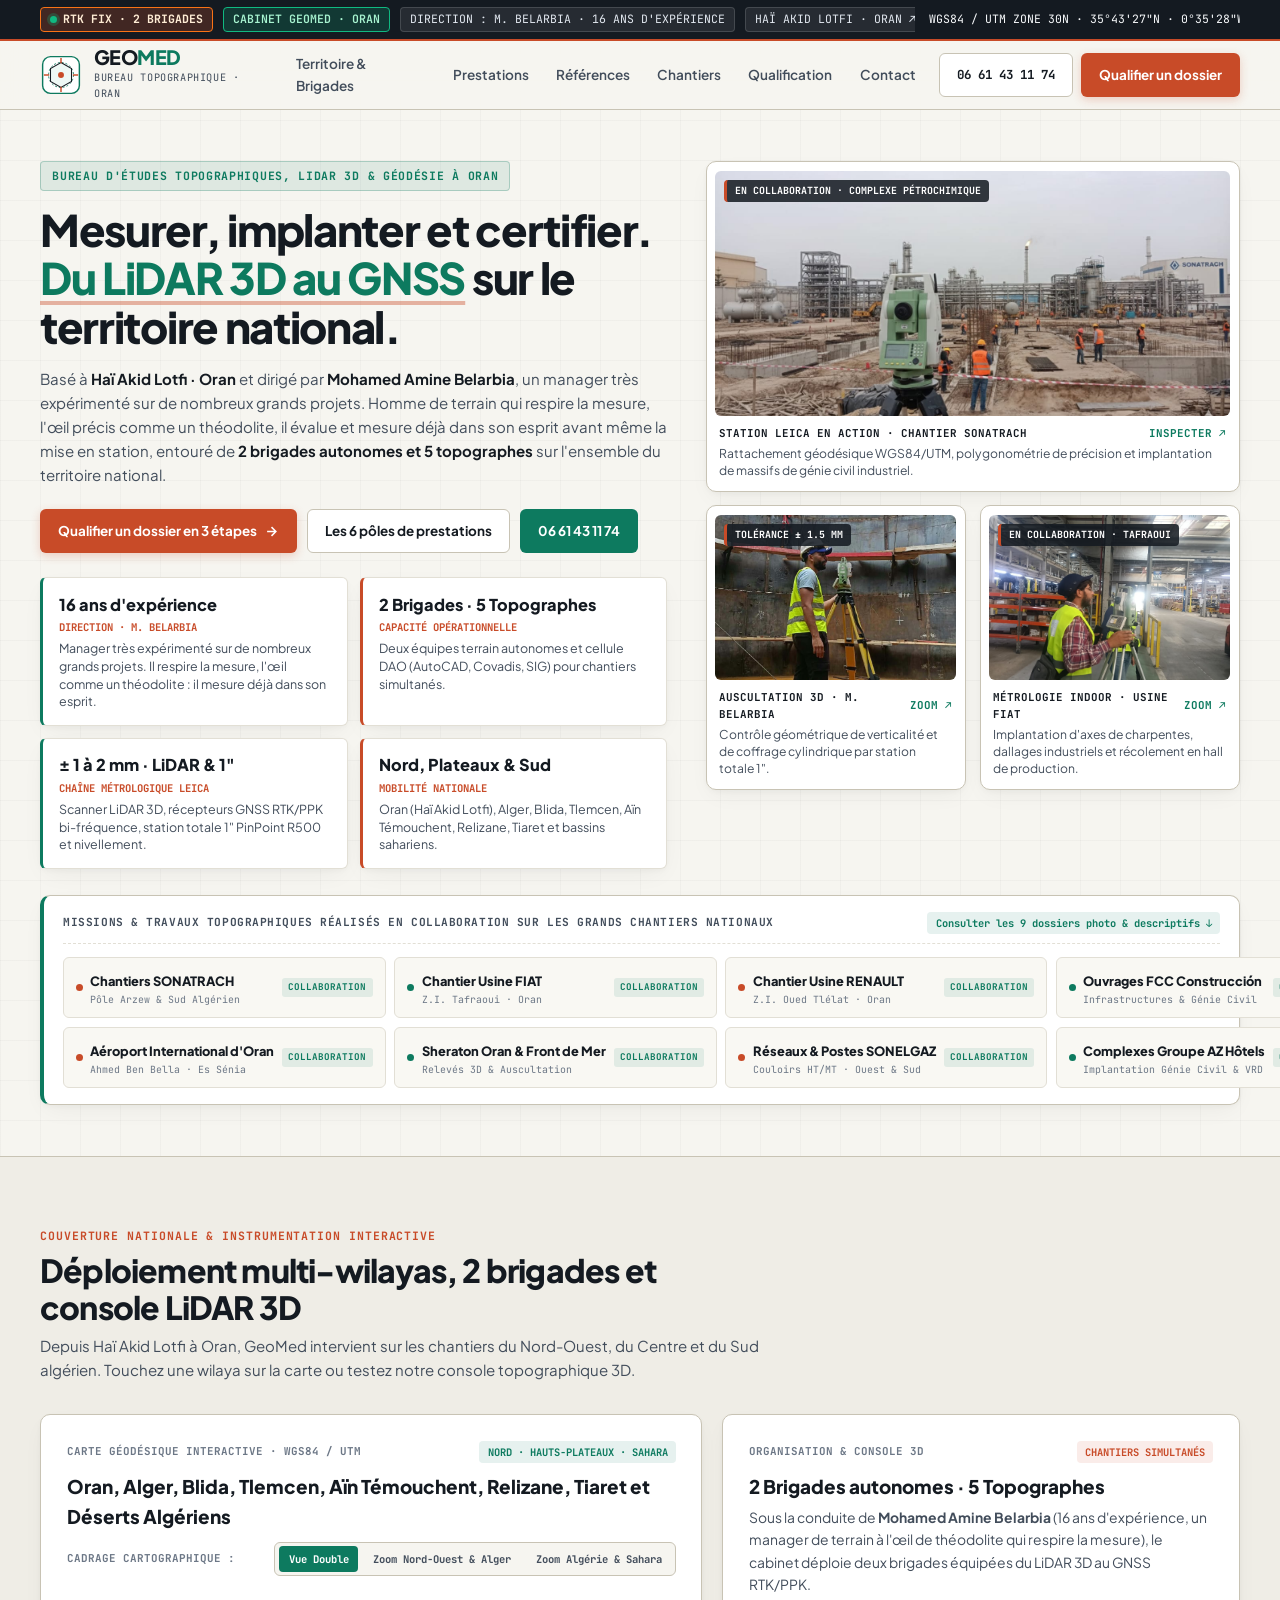
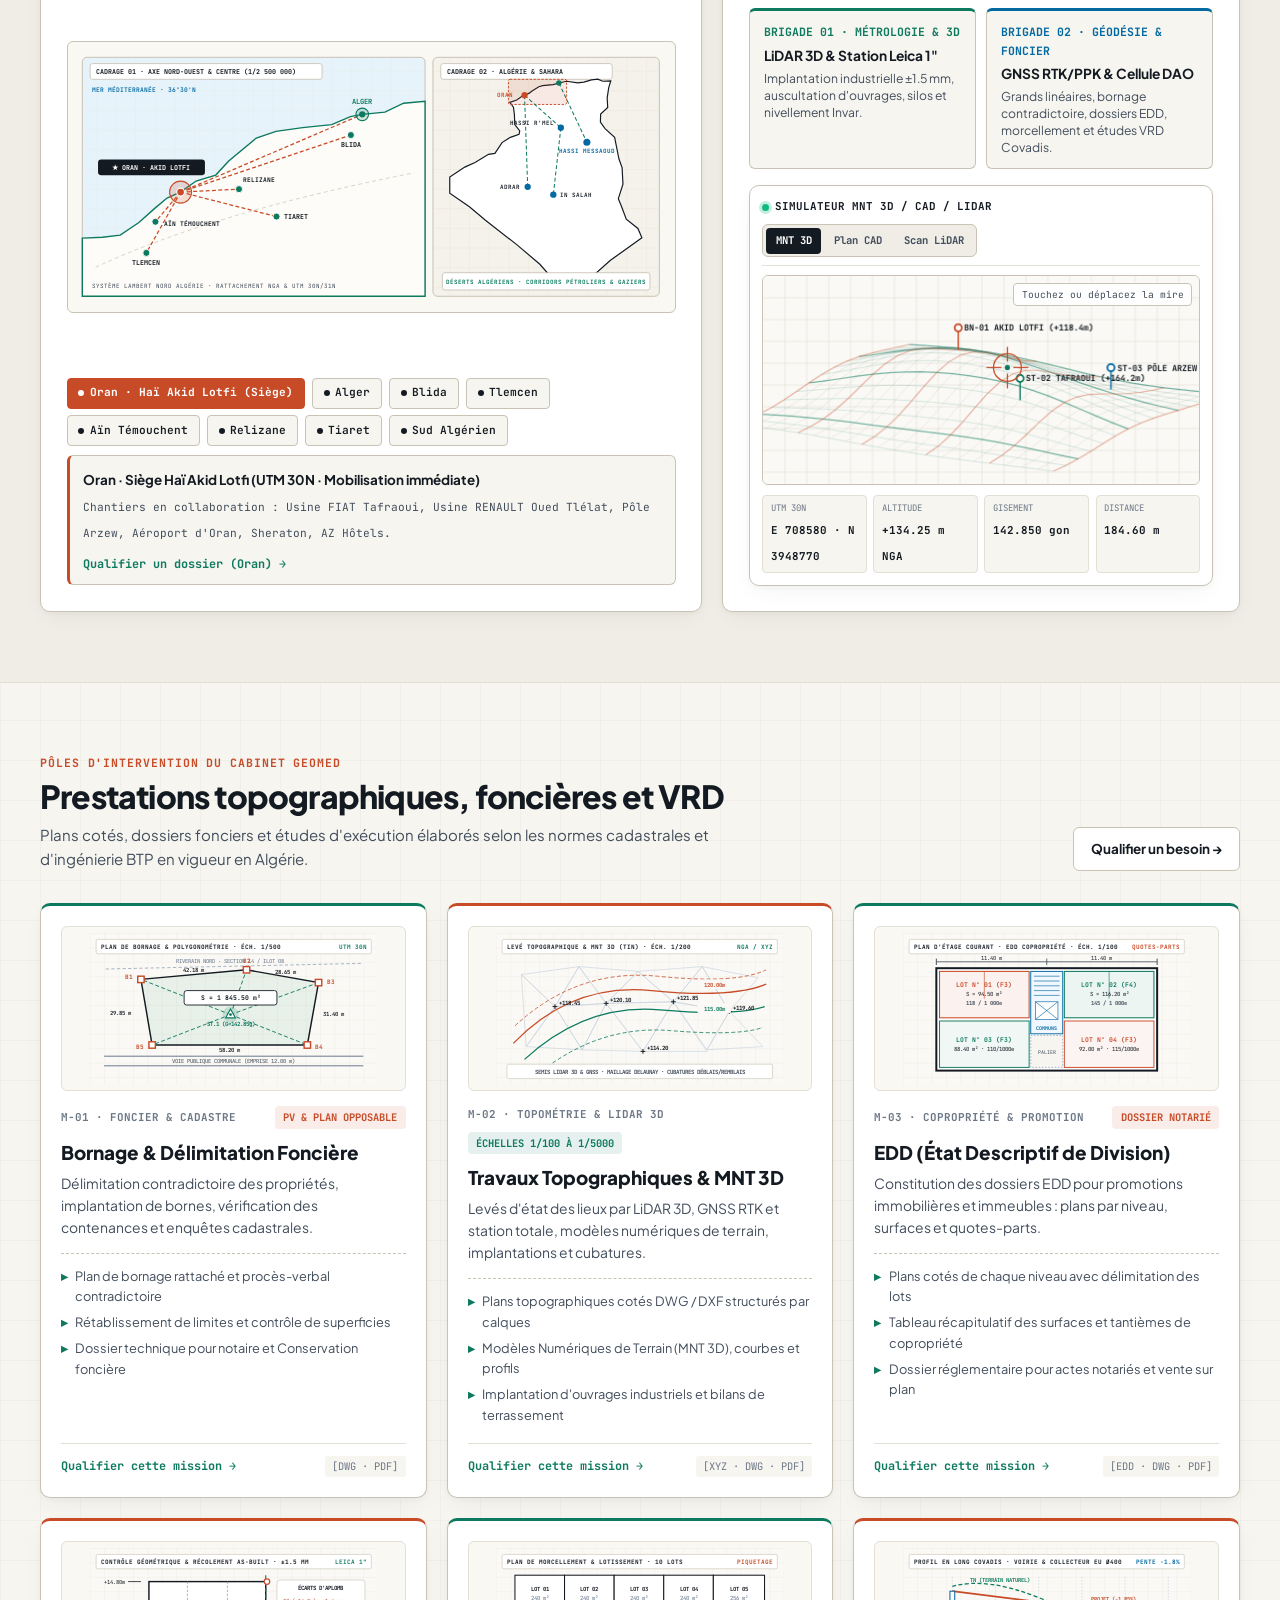
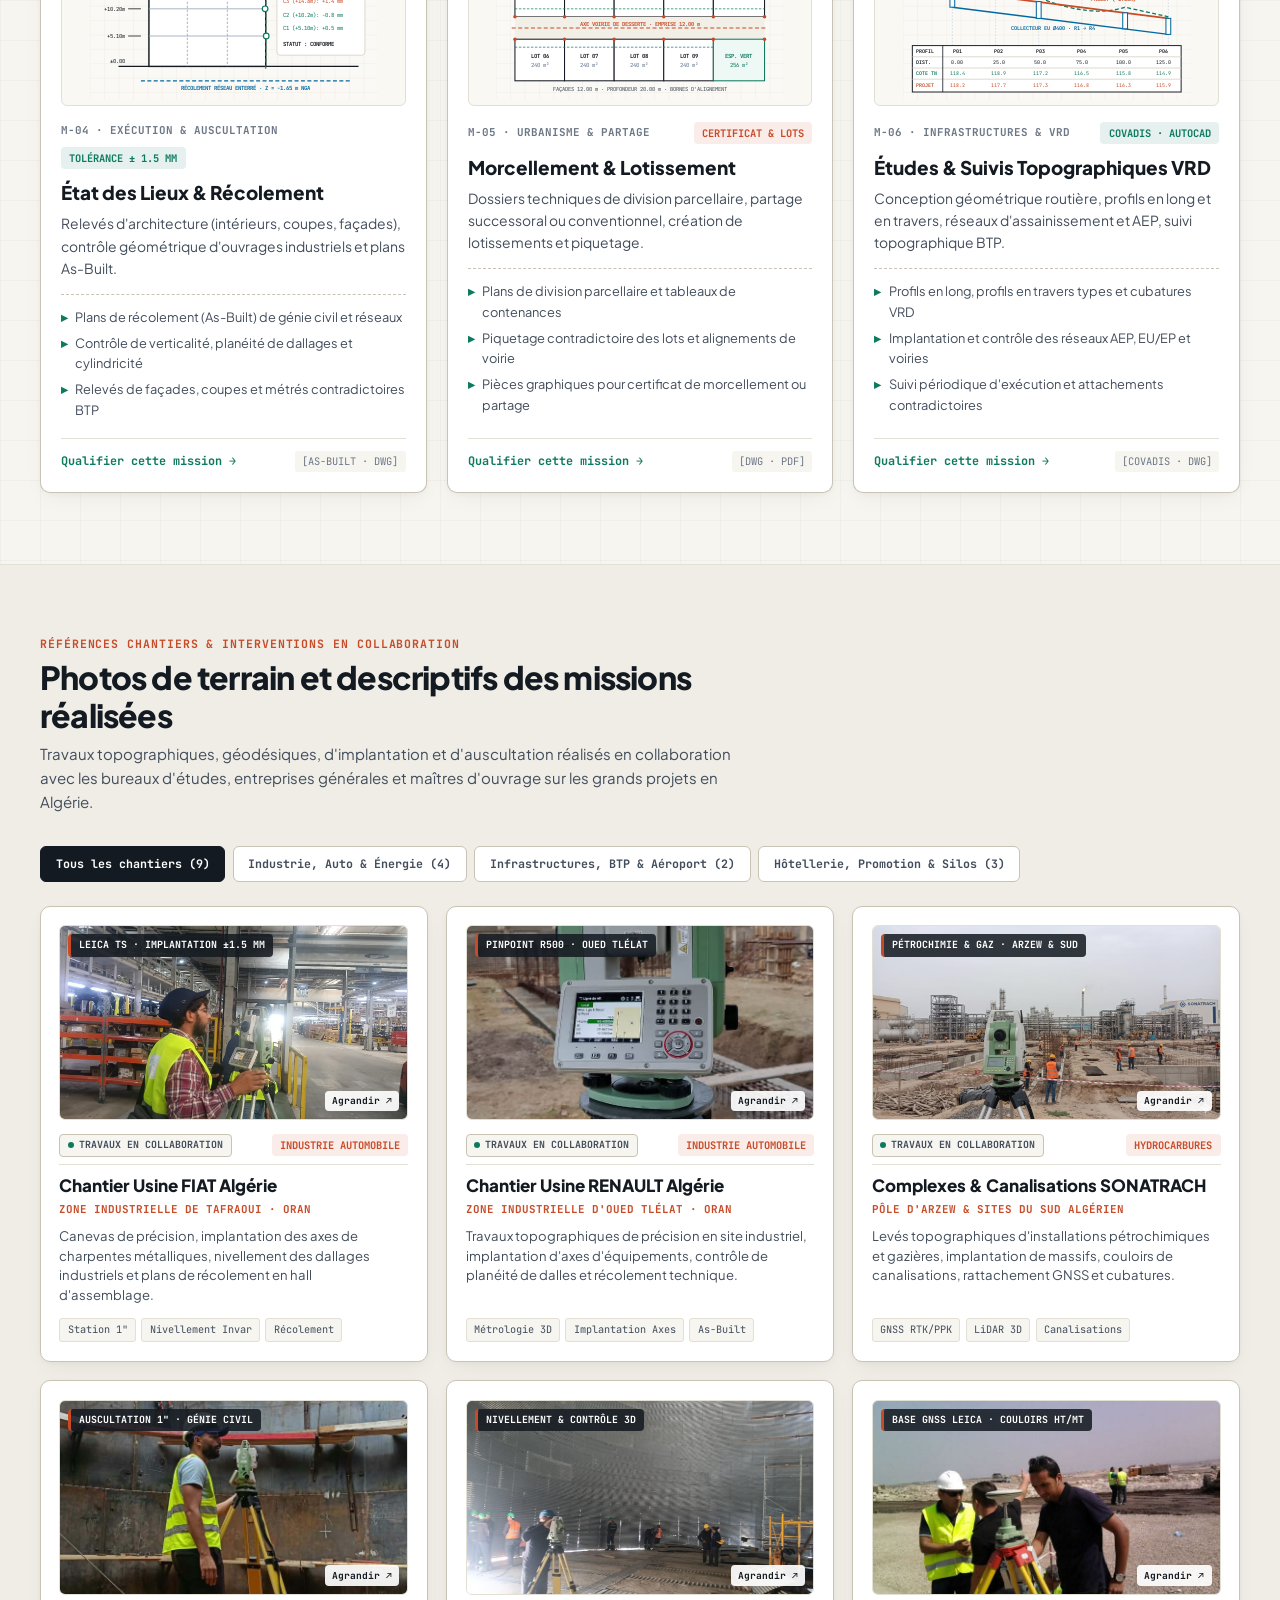
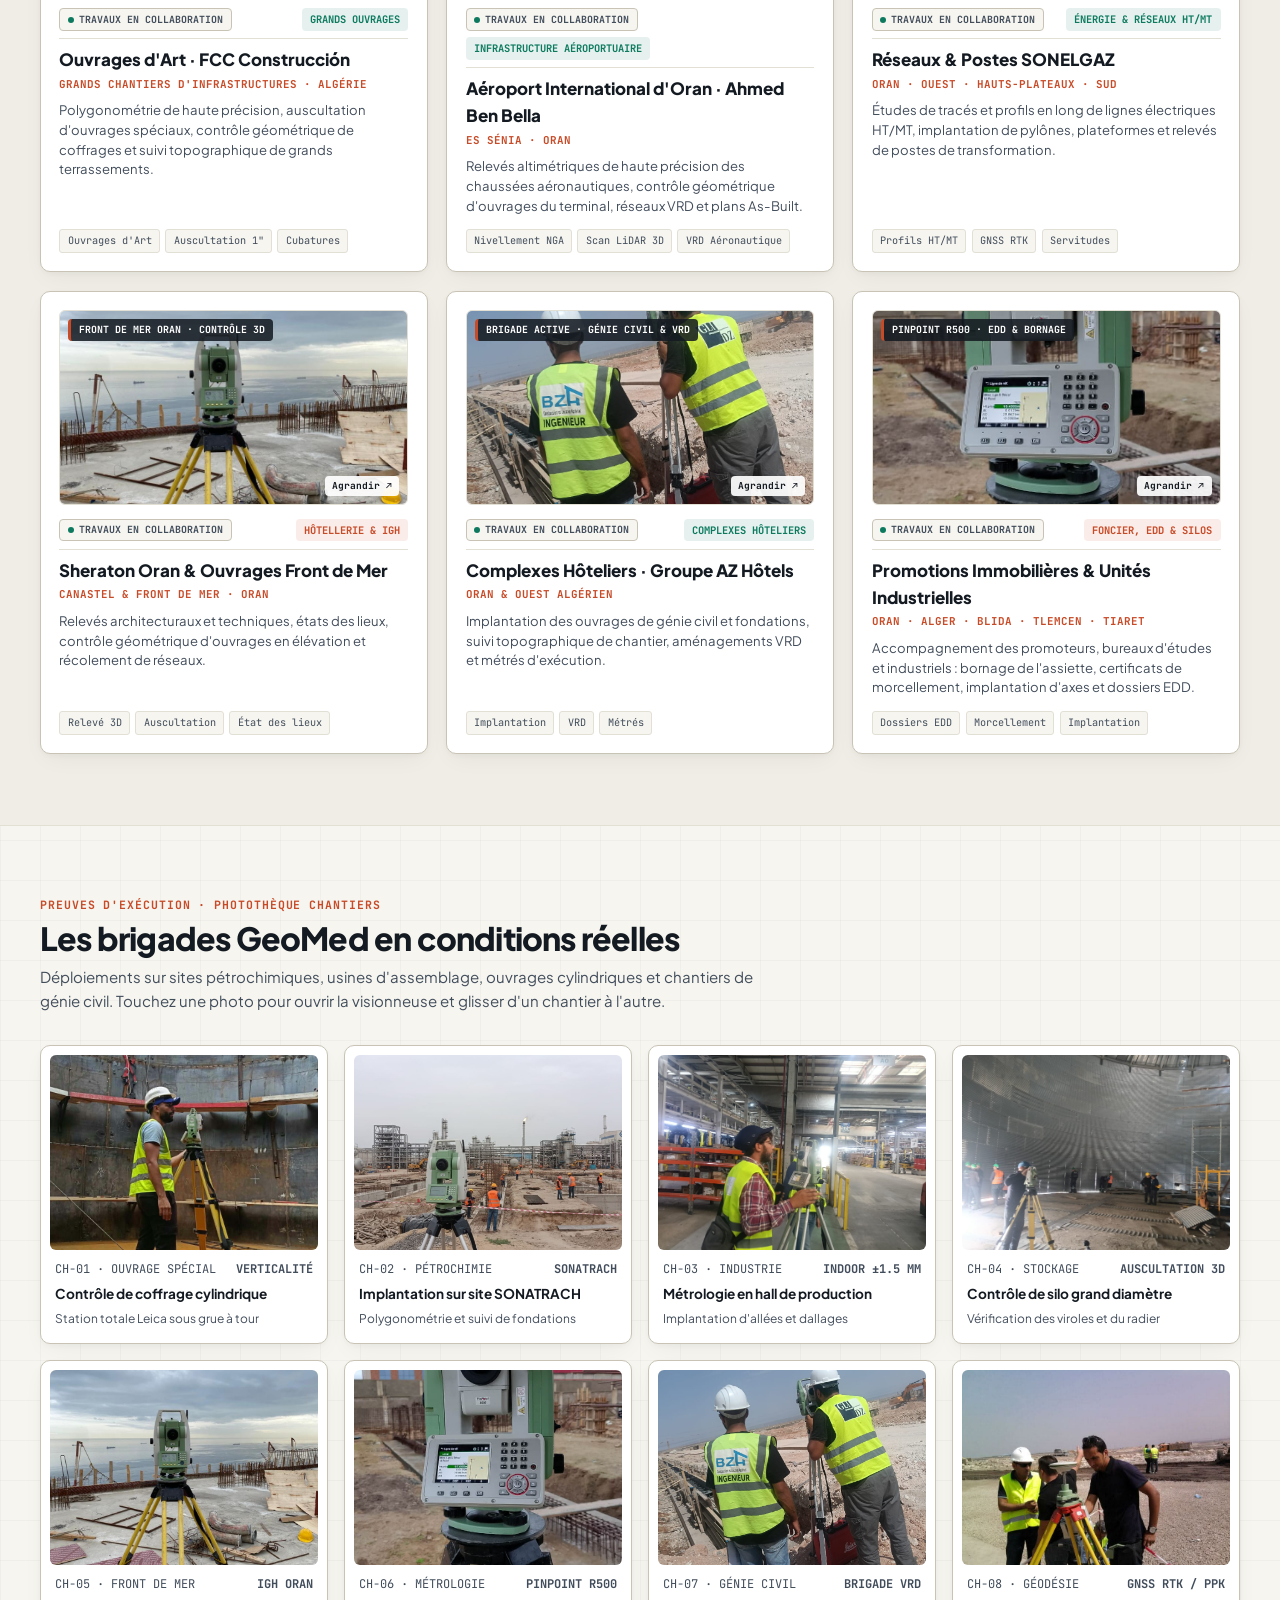
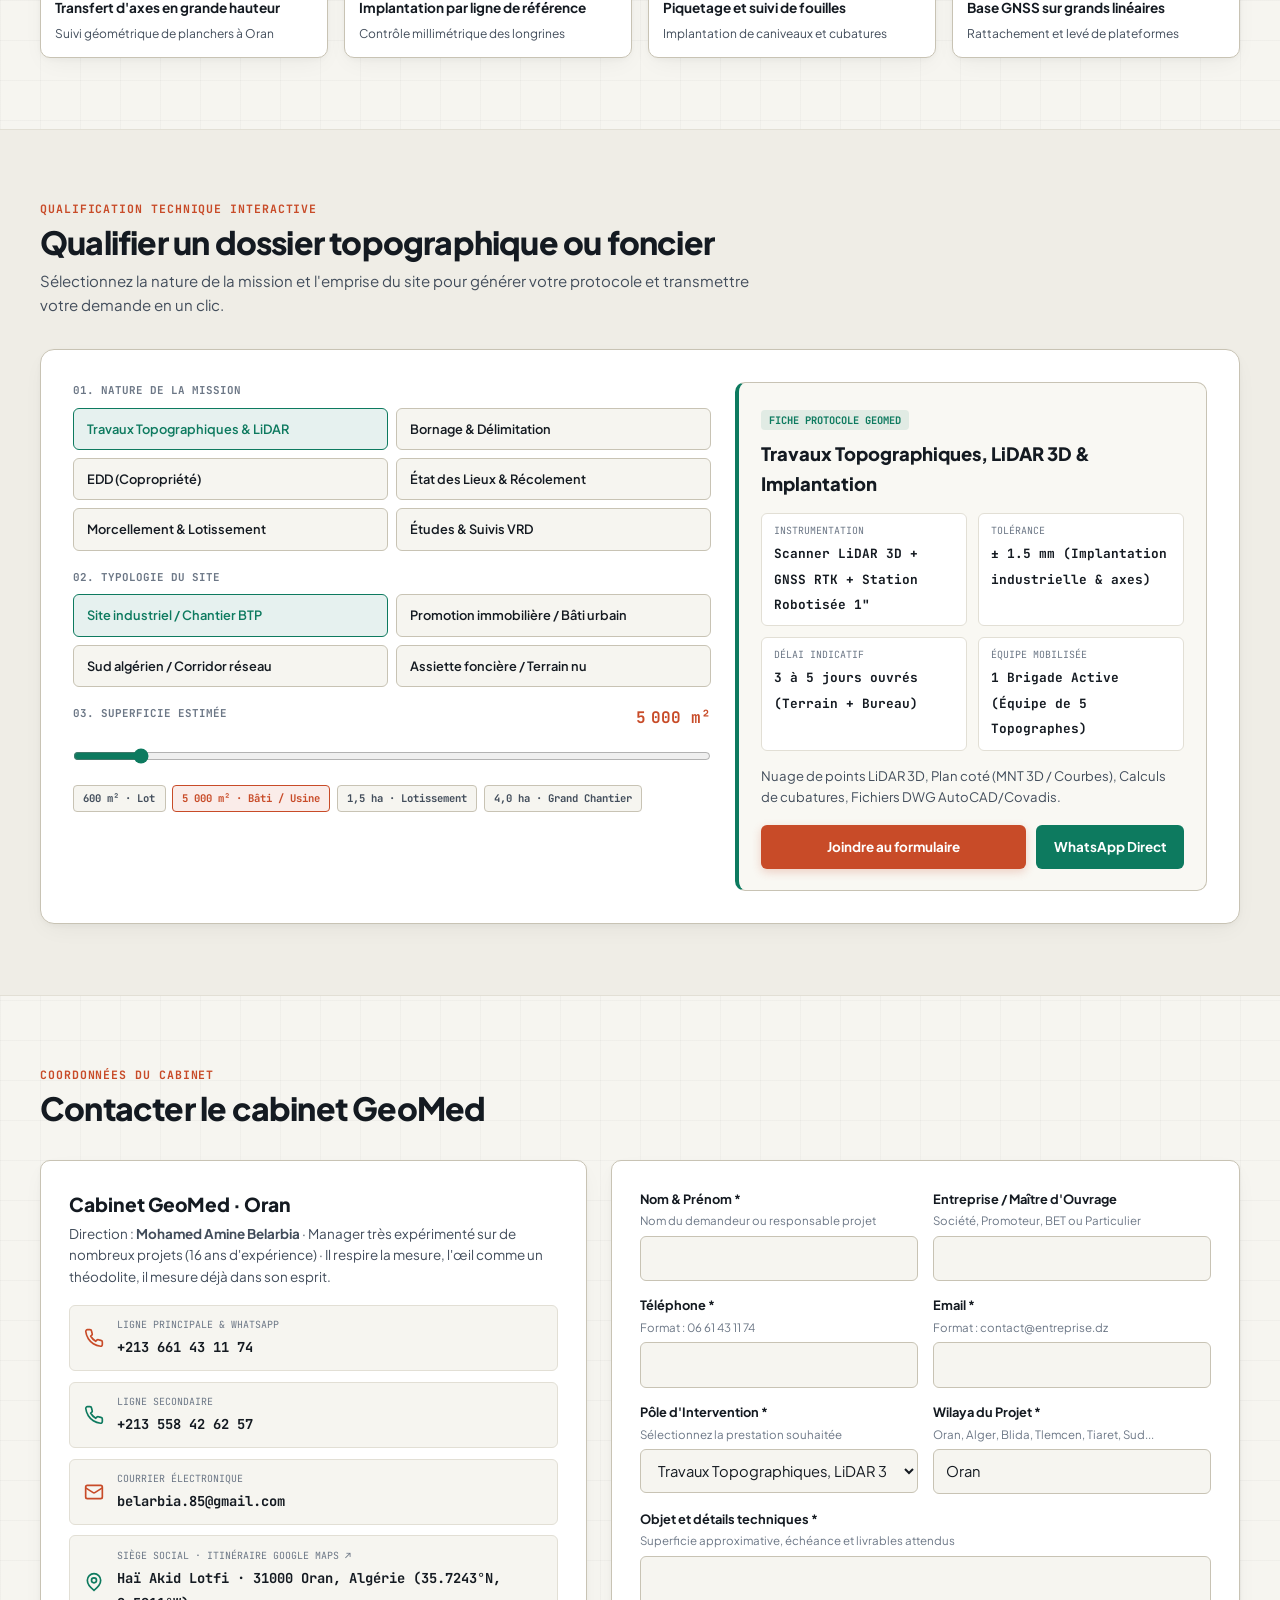
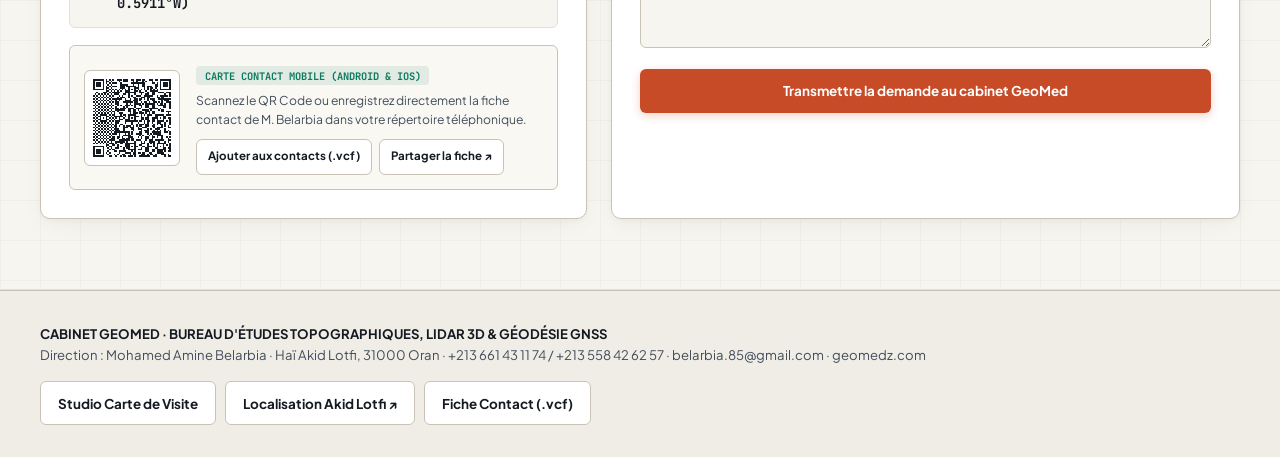
==== commit ef452617: "Remove fake brand SVGs, restore photo-first cards with collaboration badges, and refine mobile/table" ====
--- a/index.html
+++ b/index.html
@@ -13,97 +13,9 @@
   <link rel="preconnect" href="https://fonts.googleapis.com">
   <link rel="preconnect" href="https://fonts.gstatic.com" crossorigin>
   <link href="https://fonts.googleapis.com/css2?family=JetBrains+Mono:wght@400;600;700&family=Plus+Jakarta+Sans:wght@400;500;600;700;800&display=swap" rel="stylesheet">
-  <link rel="stylesheet" href="styles.css?v=20261028-v3">
+  <link rel="stylesheet" href="styles.css?v=20261028-v4">
 </head>
 <body>
-
-  <!-- SPRITE VECTORIEL SVG HAUTE PRÉCISION DES GRANDS COMPTES & PARTENAIRES GEOMED -->
-  <svg xmlns="http://www.w3.org/2000/svg" style="display:none" aria-hidden="true">
-    <!-- 1. SONATRACH -->
-    <symbol id="logo-sonatrach" viewBox="0 0 230 52">
-      <rect x="3" y="4" width="44" height="44" rx="8" fill="#E85D04"/>
-      <path d="M16 12 H34 L29 22 H21 Z" fill="#FFFFFF"/>
-      <path d="M25 14 L32 39 M25 14 L18 39 M15 39 H35 M20 29 H30" stroke="#141A21" stroke-width="2.4" stroke-linecap="round"/>
-      <circle cx="25" cy="14" r="3" fill="#141A21"/>
-      <text x="57" y="25" font-family="'Plus Jakarta Sans', sans-serif" font-weight="800" font-size="16" letter-spacing="0.06em" fill="#141A21">SONATRACH</text>
-      <text x="57" y="40" font-family="'JetBrains Mono', monospace" font-weight="700" font-size="8" fill="#E85D04">PÉTROCHIMIE · GAZ · ARZEW &amp; SUD</text>
-    </symbol>
-
-    <!-- 2. FIAT ALGÉRIE -->
-    <symbol id="logo-fiat" viewBox="0 0 230 52">
-      <rect x="3" y="4" width="44" height="44" rx="9" fill="#9E1B32" stroke="#CBD5E1" stroke-width="1.5"/>
-      <line x1="11" y1="8" x2="7" y2="44" stroke="rgba(255,255,255,0.22)" stroke-width="1.5"/>
-      <line x1="20" y1="8" x2="16" y2="44" stroke="rgba(255,255,255,0.22)" stroke-width="1.5"/>
-      <line x1="29" y1="8" x2="25" y2="44" stroke="rgba(255,255,255,0.22)" stroke-width="1.5"/>
-      <line x1="38" y1="8" x2="34" y2="44" stroke="rgba(255,255,255,0.22)" stroke-width="1.5"/>
-      <text x="25" y="32" text-anchor="middle" font-family="'Plus Jakarta Sans', sans-serif" font-weight="800" font-size="14" letter-spacing="0.06em" fill="#FFFFFF">FIAT</text>
-      <text x="57" y="25" font-family="'Plus Jakarta Sans', sans-serif" font-weight="800" font-size="15.5" letter-spacing="0.03em" fill="#141A21">FIAT ALGÉRIE</text>
-      <text x="57" y="40" font-family="'JetBrains Mono', monospace" font-weight="700" font-size="8" fill="#9E1B32">USINE TAFRAOUI · ORAN</text>
-    </symbol>
-
-    <!-- 3. RENAULT ALGÉRIE -->
-    <symbol id="logo-renault" viewBox="0 0 230 52">
-      <rect x="3" y="4" width="44" height="44" rx="8" fill="#141A21"/>
-      <polygon points="25,8 39,26 25,44 11,26" fill="none" stroke="#F59E0B" stroke-width="2.6"/>
-      <polygon points="25,15 33,26 25,37 17,26" fill="none" stroke="#FFFFFF" stroke-width="1.6"/>
-      <text x="57" y="25" font-family="'Plus Jakarta Sans', sans-serif" font-weight="800" font-size="15.5" letter-spacing="0.04em" fill="#141A21">RENAULT</text>
-      <text x="57" y="40" font-family="'JetBrains Mono', monospace" font-weight="700" font-size="8" fill="#B45309">USINE OUED TLÉLAT · ORAN</text>
-    </symbol>
-
-    <!-- 4. FCC CONSTRUCCIÓN -->
-    <symbol id="logo-fcc" viewBox="0 0 230 52">
-      <rect x="3" y="4" width="44" height="44" rx="8" fill="#004B87"/>
-      <rect x="3" y="38" width="44" height="10" rx="2" fill="#E31837"/>
-      <text x="25" y="29" text-anchor="middle" font-family="'Plus Jakarta Sans', sans-serif" font-weight="800" font-size="16" letter-spacing="0.04em" fill="#FFFFFF">FCC</text>
-      <text x="57" y="25" font-family="'Plus Jakarta Sans', sans-serif" font-weight="800" font-size="15" letter-spacing="0.02em" fill="#141A21">FCC CONSTRUCCIÓN</text>
-      <text x="57" y="40" font-family="'JetBrains Mono', monospace" font-weight="700" font-size="8" fill="#004B87">GRANDS OUVRAGES &amp; INFRASTRUCTURES</text>
-    </symbol>
-
-    <!-- 5. AÉROPORT INTERNATIONAL D'ORAN AHMED BEN BELLA -->
-    <symbol id="logo-aeroport-oran" viewBox="0 0 230 52">
-      <rect x="3" y="4" width="44" height="44" rx="8" fill="#0F4C81"/>
-      <circle cx="25" cy="26" r="15" fill="none" stroke="rgba(255,255,255,0.28)" stroke-width="1.2" stroke-dasharray="3 2"/>
-      <path d="M25 12 L27.5 22 L38 25 L27.5 28 L26.5 36 L31 39 L25 37.5 L19 39 L23.5 36 L22.5 28 L12 25 L22.5 22 Z" fill="#FFFFFF"/>
-      <text x="57" y="25" font-family="'Plus Jakarta Sans', sans-serif" font-weight="800" font-size="14.5" letter-spacing="0.02em" fill="#141A21">AÉROPORT D'ORAN</text>
-      <text x="57" y="40" font-family="'JetBrains Mono', monospace" font-weight="700" font-size="7.8" fill="#0F4C81">INTL AHMED BEN BELLA · PISTES &amp; T2</text>
-    </symbol>
-
-    <!-- 6. SHERATON ORAN HOTEL -->
-    <symbol id="logo-sheraton" viewBox="0 0 230 52">
-      <rect x="3" y="4" width="44" height="44" rx="8" fill="#1C2430" stroke="#B78628" stroke-width="1.5"/>
-      <circle cx="25" cy="26" r="14" fill="none" stroke="#D4AF37" stroke-width="1.4" stroke-dasharray="4 2"/>
-      <text x="25" y="32" text-anchor="middle" font-family="Georgia, serif" font-weight="700" font-size="20" fill="#D4AF37">S</text>
-      <text x="57" y="25" font-family="'Plus Jakarta Sans', sans-serif" font-weight="800" font-size="15" letter-spacing="0.04em" fill="#141A21">SHERATON ORAN</text>
-      <text x="57" y="40" font-family="'JetBrains Mono', monospace" font-weight="700" font-size="8" fill="#9A6E12">HÔTELLERIE 5★ · FRONT DE MER</text>
-    </symbol>
-
-    <!-- 7. SONELGAZ -->
-    <symbol id="logo-sonelgaz" viewBox="0 0 230 52">
-      <rect x="3" y="4" width="44" height="44" rx="8" fill="#0284C7"/>
-      <circle cx="25" cy="26" r="15" fill="none" stroke="#FFFFFF" stroke-width="1.5"/>
-      <path d="M27 12 L17 27 H25 L22 40 L33 24 H25 Z" fill="#FBBF24"/>
-      <text x="57" y="25" font-family="'Plus Jakarta Sans', sans-serif" font-weight="800" font-size="15.5" letter-spacing="0.04em" fill="#141A21">SONELGAZ</text>
-      <text x="57" y="40" font-family="'JetBrains Mono', monospace" font-weight="700" font-size="8" fill="#0284C7">RÉSEAUX HT/MT · POSTES &amp; ÉNERGIE</text>
-    </symbol>
-
-    <!-- 8. GROUPE AZ HÔTELS -->
-    <symbol id="logo-az-hotels" viewBox="0 0 230 52">
-      <rect x="3" y="4" width="44" height="44" rx="8" fill="#0D7A5F"/>
-      <rect x="7" y="8" width="36" height="36" rx="5" fill="none" stroke="#A7F3D0" stroke-width="1.2"/>
-      <text x="25" y="32" text-anchor="middle" font-family="'Plus Jakarta Sans', sans-serif" font-weight="800" font-size="17" letter-spacing="0.04em" fill="#FFFFFF">AZ</text>
-      <text x="57" y="25" font-family="'Plus Jakarta Sans', sans-serif" font-weight="800" font-size="15" letter-spacing="0.03em" fill="#141A21">AZ HÔTELS</text>
-      <text x="57" y="40" font-family="'JetBrains Mono', monospace" font-weight="700" font-size="8" fill="#0D7A5F">COMPLEXES HÔTELIERS · GÉNIE CIVIL</text>
-    </symbol>
-
-    <!-- 9. PROMOTIONS & UNITÉS INDUSTRIELLES -->
-    <symbol id="logo-geomed-indus" viewBox="0 0 230 52">
-      <rect x="3" y="4" width="44" height="44" rx="8" fill="#C84B28"/>
-      <polygon points="25,11 39,19 39,33 25,41 11,33 11,19" fill="none" stroke="#FFFFFF" stroke-width="1.8"/>
-      <circle cx="25" cy="26" r="4" fill="#FFFFFF"/>
-      <text x="57" y="25" font-family="'Plus Jakarta Sans', sans-serif" font-weight="800" font-size="14.5" letter-spacing="0.02em" fill="#141A21">PROMOTION &amp; BTP</text>
-      <text x="57" y="40" font-family="'JetBrains Mono', monospace" font-weight="700" font-size="8" fill="#C84B28">EDD · BORNAGE · PARCS INDUSTRIELS</text>
-    </symbol>
-  </svg>
 
   <!-- TIROIR DE NAVIGATION MOBILE & TABLETTE (POPOVER MANUAL + SCROLL SNAP) -->
   <div class="Drawer" id="drawer" popover="manual">
@@ -136,8 +48,8 @@
           <li>
             <a href="#top" class="drawer-nav-item">
               <div>
-                <span>Accueil &amp; Console 3D</span>
-                <small>Simulation MNT 3D, Courbes CAD &amp; LiDAR</small>
+                <span>Accueil &amp; Chantiers</span>
+                <small>Direction M. Belarbia · 16 ans d'expérience</small>
               </div>
               <span class="drawer-nav-code">01</span>
             </a>
@@ -145,8 +57,8 @@
           <li>
             <a href="#territoire" class="drawer-nav-item">
               <div>
-                <span>Territoire &amp; 2 Brigades</span>
-                <small>Carte interactive Nord-Ouest, Alger &amp; Sud</small>
+                <span>Territoire, Brigades &amp; Console 3D</span>
+                <small>Carte interactive &amp; simulateur LiDAR / MNT</small>
               </div>
               <span class="drawer-nav-code">02</span>
             </a>
@@ -163,8 +75,8 @@
           <li>
             <a href="#references" class="drawer-nav-item">
               <div>
-                <span>Références Grands Comptes</span>
-                <small>FIAT, RENAULT, SONATRACH, FCC, Aéroport d'Oran, Sheraton</small>
+                <span>Références en Collaboration</span>
+                <small>Photos &amp; descriptifs des 9 grands chantiers</small>
               </div>
               <span class="drawer-nav-code">04</span>
             </a>
@@ -269,7 +181,7 @@
   </header>
 
   <main id="top">
-    <!-- 1. HERO + CONSOLE GÉODÉSIQUE INTERACTIVE 3 MODES -->
+    <!-- 1. HERO ARCHITECTURAL & MOSAÏQUE PHOTOS TERRAIN AVEC DESCRIPTIFS -->
     <section class="hero-section">
       <div class="container hero-grid">
         <div>
@@ -289,7 +201,7 @@
               <span>Qualifier un dossier en 3 étapes</span>
               <svg width="15" height="15" viewBox="0 0 24 24" fill="none" stroke="currentColor" stroke-width="2.4" aria-hidden="true"><path d="M5 12h14M12 5l7 7-7 7"/></svg>
             </a>
-            <a href="#services" class="btn btn-outline">Les 6 pôles CAD</a>
+            <a href="#services" class="btn btn-outline">Les 6 pôles de prestations</a>
             <a href="tel:+213661431174" class="btn btn-leica">06 61 43 11 74</a>
           </div>
 
@@ -297,7 +209,7 @@
             <div class="hero-kpi-card scroll-reveal">
               <div class="hero-kpi-value">16 ans d'expérience</div>
               <div class="hero-kpi-code">Direction · M. Belarbia</div>
-              <p class="hero-kpi-desc">Manager très expérimenté sur de nombreux projets. Il respire la mesure, l'œil comme un théodolite : il mesure dans son esprit.</p>
+              <p class="hero-kpi-desc">Manager très expérimenté sur de nombreux grands projets. Il respire la mesure, l'œil comme un théodolite : il mesure déjà dans son esprit.</p>
             </div>
 
             <div class="hero-kpi-card scroll-reveal">
@@ -320,114 +232,159 @@
           </div>
         </div>
 
-        <div class="hero-right-stack">
-          <!-- CONSOLE TOPOGRAPHIQUE & LIDAR 3D INTERACTIVE SUR PAPIER CADASTRAL -->
-          <div class="topo-console-card">
-            <div class="console-toolbar">
-              <div class="console-title-badge">
-                <i class="pulse-dot" aria-hidden="true"></i>
-                <span>CONSOLE TOPO &amp; LIDAR 3D INTERACTIVE</span>
-              </div>
-              <div class="console-mode-group" role="group" aria-label="Mode de visualisation topographique">
-                <button type="button" class="console-mode-btn active" data-console-mode="mnt3d" aria-pressed="true">MNT 3D</button>
-                <button type="button" class="console-mode-btn" data-console-mode="cad" aria-pressed="false">Plan CAD</button>
-                <button type="button" class="console-mode-btn" data-console-mode="lidar" aria-pressed="false">Scan LiDAR</button>
-              </div>
-            </div>
-
-            <div class="console-stage">
-              <canvas id="topo-canvas" aria-label="Simulateur graphique interactif MNT 3D, courbes de niveau CAD et nuage de points LiDAR"></canvas>
-              <span class="console-hint-pill">Touchez ou déplacez le réticule</span>
-            </div>
-
-            <div class="console-hud-footer">
-              <div class="hud-metric">
-                <small>Coordonnées UTM 30N</small>
-                <strong id="hud-utm-coords">E 708580.00 · N 3948770.00</strong>
-              </div>
-              <div class="hud-metric">
-                <small>Cote Altimétrique</small>
-                <strong id="hud-alt-val">+134.25 m NGA</strong>
-              </div>
-              <div class="hud-metric">
-                <small>Gisement Station</small>
-                <strong id="hud-azimuth-val">142.850 gon</strong>
-              </div>
-              <div class="hud-metric">
-                <small>Dist. Horiz.</small>
-                <strong id="hud-dist-val">184.60 m</strong>
-              </div>
-            </div>
+        <!-- MOSAÏQUE 3 PHOTOS TERRAIN RÉELLES AVEC DESCRIPTIFS TECHNIQUES -->
+        <div class="hero-photo-mosaic">
+          <div class="hero-photo-card featured" data-lightbox-src="assets/photos/sonatrach-complexe-implantation.jpg" data-lightbox-title="Complexe Pétrochimique SONATRACH · Travaux en Collaboration" data-lightbox-meta="STATION TOTALE LEICA · RATTACHEMENT GÉODÉSIQUE &amp; IMPLANTATION D'OUVRAGES">
+            <div class="hero-photo-img-wrap">
+              <img src="assets/photos/sonatrach-complexe-implantation.jpg" alt="Station totale Leica du cabinet GeoMed en opération sur un complexe industriel SONATRACH">
+              <span class="hero-photo-badge">EN COLLABORATION · COMPLEXE PÉTROCHIMIQUE</span>
+            </div>
+            <div class="hero-photo-meta">
+              <strong>STATION LEICA EN ACTION · CHANTIER SONATRACH</strong>
+              <span>INSPECTER ↗</span>
+            </div>
+            <p class="hero-photo-desc">Rattachement géodésique WGS84/UTM, polygonométrie de précision et implantation de massifs de génie civil industriel.</p>
           </div>
 
-          <!-- MOSAÏQUE 3 PHOTOS TERRAIN CLIQUABLES -->
-          <div class="hero-photo-mosaic">
-            <div class="hero-photo-card" data-lightbox-src="assets/photos/sonatrach-complexe-implantation.jpg" data-lightbox-title="Complexe Pétrochimique SONATRACH · Implantation Génie Civil" data-lightbox-meta="STATION TOTALE LEICA · RATTACHEMENT GÉODÉSIQUE &amp; IMPLANTATION D'OUVRAGES">
-              <div class="hero-photo-img-wrap">
-                <img src="assets/photos/sonatrach-complexe-implantation.jpg" alt="Station totale Leica du cabinet GeoMed sur un complexe industriel SONATRACH">
-              </div>
-              <div class="hero-photo-meta">
-                <strong>SONATRACH · ARZEW</strong>
-                <span>STATION LEICA ↗</span>
-              </div>
-            </div>
-
-            <div class="hero-photo-card" data-lightbox-src="assets/photos/belarbia-auscultation-ouvrage-metallique.jpg" data-lightbox-title="Auscultation &amp; Contrôle de Verticalité d'Ouvrage Cylindrique" data-lightbox-meta="M. BELARBIA · CONTRÔLE GÉOMÉTRIQUE 3D D'OUVRAGE SPÉCIAL">
-              <div class="hero-photo-img-wrap">
-                <img src="assets/photos/belarbia-auscultation-ouvrage-metallique.jpg" alt="Mohamed Amine Belarbia contrôlant un ouvrage métallique cylindrique avec station totale Leica">
-              </div>
-              <div class="hero-photo-meta">
-                <strong>AUSCULTATION ±1.5 MM</strong>
-                <span>GÉNIE CIVIL ↗</span>
-              </div>
-            </div>
-
-            <div class="hero-photo-card" data-lightbox-src="assets/photos/fiat-usine-implantation-interieure.jpg" data-lightbox-title="Usine FIAT Algérie (Tafraoui · Oran) · Implantation Indoor" data-lightbox-meta="MÉTROLOGIE INDUSTRIELLE · AXES DE PRODUCTION &amp; DALLAGES">
-              <div class="hero-photo-img-wrap">
-                <img src="assets/photos/fiat-usine-implantation-interieure.jpg" alt="Implantation topographique à l'intérieur de l'usine automobile FIAT à Oran">
-              </div>
-              <div class="hero-photo-meta">
-                <strong>USINE FIAT · ORAN</strong>
-                <span>INDOOR 3D ↗</span>
-              </div>
-            </div>
+          <div class="hero-photo-card" data-lightbox-src="assets/photos/belarbia-auscultation-ouvrage-metallique.jpg" data-lightbox-title="Auscultation &amp; Contrôle de Verticalité d'Ouvrage Cylindrique" data-lightbox-meta="M. BELARBIA · CONTRÔLE GÉOMÉTRIQUE 3D D'OUVRAGE SPÉCIAL">
+            <div class="hero-photo-img-wrap">
+              <img src="assets/photos/belarbia-auscultation-ouvrage-metallique.jpg" alt="Mohamed Amine Belarbia contrôlant un ouvrage métallique cylindrique avec station totale Leica">
+              <span class="hero-photo-badge">TOLÉRANCE ± 1.5 MM</span>
+            </div>
+            <div class="hero-photo-meta">
+              <strong>AUSCULTATION 3D · M. BELARBIA</strong>
+              <span>ZOOM ↗</span>
+            </div>
+            <p class="hero-photo-desc">Contrôle géométrique de verticalité et de coffrage cylindrique par station totale 1".</p>
           </div>
+
+          <div class="hero-photo-card" data-lightbox-src="assets/photos/fiat-usine-implantation-interieure.jpg" data-lightbox-title="Chantier Usine FIAT Algérie (Tafraoui · Oran) · En Collaboration" data-lightbox-meta="MÉTROLOGIE INDUSTRIELLE · AXES DE PRODUCTION &amp; DALLAGES">
+            <div class="hero-photo-img-wrap">
+              <img src="assets/photos/fiat-usine-implantation-interieure.jpg" alt="Implantation topographique à l'intérieur du chantier de l'usine automobile FIAT à Oran">
+              <span class="hero-photo-badge">EN COLLABORATION · TAFRAOUI</span>
+            </div>
+            <div class="hero-photo-meta">
+              <strong>MÉTROLOGIE INDOOR · USINE FIAT</strong>
+              <span>ZOOM ↗</span>
+            </div>
+            <p class="hero-photo-desc">Implantation d'axes de charpentes, dallages industriels et récolement en hall de production.</p>
+          </div>
         </div>
       </div>
 
-      <!-- BANDEAU GRANDS COMPTES & MAÎTRES D'OUVRAGE (EMBLÈMES VECTORIELS SVG) -->
+      <!-- BANDEAU ARCHITECTURAL SOBRE : MISSIONS RÉALISÉES EN COLLABORATION SUR LES GRANDS CHANTIERS -->
       <div class="container">
-        <div class="clients-trust-bar">
-          <div class="clients-trust-head">
-            <span class="clients-trust-label">Grands Comptes, Groupes Industriels &amp; Infrastructures accompagnés par GeoMed</span>
-            <a href="#references" class="meta-badge-green">Inspecter les 9 dossiers de références →</a>
+        <div class="collab-trust-bar">
+          <div class="collab-trust-head">
+            <span class="collab-trust-label">Missions &amp; travaux topographiques réalisés en collaboration sur les grands chantiers nationaux</span>
+            <a href="#references" class="meta-badge-green">Consulter les 9 dossiers photo &amp; descriptifs ↓</a>
           </div>
-          <div class="clients-svg-grid">
-            <div class="client-svg-plate"><svg viewBox="0 0 230 52" width="200" height="44" role="img" aria-label="SONATRACH"><use href="#logo-sonatrach"/></svg></div>
-            <div class="client-svg-plate"><svg viewBox="0 0 230 52" width="200" height="44" role="img" aria-label="FIAT Algérie"><use href="#logo-fiat"/></svg></div>
-            <div class="client-svg-plate"><svg viewBox="0 0 230 52" width="200" height="44" role="img" aria-label="RENAULT Algérie"><use href="#logo-renault"/></svg></div>
-            <div class="client-svg-plate"><svg viewBox="0 0 230 52" width="200" height="44" role="img" aria-label="FCC Construcción"><use href="#logo-fcc"/></svg></div>
-            <div class="client-svg-plate"><svg viewBox="0 0 230 52" width="200" height="44" role="img" aria-label="Aéroport International d'Oran Ahmed Ben Bella"><use href="#logo-aeroport-oran"/></svg></div>
-            <div class="client-svg-plate"><svg viewBox="0 0 230 52" width="200" height="44" role="img" aria-label="Sheraton Oran Hotel"><use href="#logo-sheraton"/></svg></div>
-            <div class="client-svg-plate"><svg viewBox="0 0 230 52" width="200" height="44" role="img" aria-label="SONELGAZ"><use href="#logo-sonelgaz"/></svg></div>
-            <div class="client-svg-plate"><svg viewBox="0 0 230 52" width="200" height="44" role="img" aria-label="Groupe AZ Hôtels"><use href="#logo-az-hotels"/></svg></div>
+          <div class="collab-pills-grid" role="group" aria-label="Filtrer par chantier en collaboration">
+            <button type="button" class="collab-chip" data-collab-filter="sonatrach">
+              <div class="collab-chip-main">
+                <i class="collab-dot" aria-hidden="true"></i>
+                <div>
+                  <span class="collab-chip-name">Chantiers SONATRACH</span>
+                  <span class="collab-chip-loc">Pôle Arzew &amp; Sud Algérien</span>
+                </div>
+              </div>
+              <span class="collab-chip-tag">COLLABORATION</span>
+            </button>
+
+            <button type="button" class="collab-chip" data-collab-filter="fiat">
+              <div class="collab-chip-main">
+                <i class="collab-dot" aria-hidden="true"></i>
+                <div>
+                  <span class="collab-chip-name">Chantier Usine FIAT</span>
+                  <span class="collab-chip-loc">Z.I. Tafraoui · Oran</span>
+                </div>
+              </div>
+              <span class="collab-chip-tag">COLLABORATION</span>
+            </button>
+
+            <button type="button" class="collab-chip" data-collab-filter="renault">
+              <div class="collab-chip-main">
+                <i class="collab-dot" aria-hidden="true"></i>
+                <div>
+                  <span class="collab-chip-name">Chantier Usine RENAULT</span>
+                  <span class="collab-chip-loc">Z.I. Oued Tlélat · Oran</span>
+                </div>
+              </div>
+              <span class="collab-chip-tag">COLLABORATION</span>
+            </button>
+
+            <button type="button" class="collab-chip" data-collab-filter="fcc">
+              <div class="collab-chip-main">
+                <i class="collab-dot" aria-hidden="true"></i>
+                <div>
+                  <span class="collab-chip-name">Ouvrages FCC Construcción</span>
+                  <span class="collab-chip-loc">Infrastructures &amp; Génie Civil</span>
+                </div>
+              </div>
+              <span class="collab-chip-tag">COLLABORATION</span>
+            </button>
+
+            <button type="button" class="collab-chip" data-collab-filter="aeroport">
+              <div class="collab-chip-main">
+                <i class="collab-dot" aria-hidden="true"></i>
+                <div>
+                  <span class="collab-chip-name">Aéroport International d'Oran</span>
+                  <span class="collab-chip-loc">Ahmed Ben Bella · Es Sénia</span>
+                </div>
+              </div>
+              <span class="collab-chip-tag">COLLABORATION</span>
+            </button>
+
+            <button type="button" class="collab-chip" data-collab-filter="sheraton">
+              <div class="collab-chip-main">
+                <i class="collab-dot" aria-hidden="true"></i>
+                <div>
+                  <span class="collab-chip-name">Sheraton Oran &amp; Front de Mer</span>
+                  <span class="collab-chip-loc">Relevés 3D &amp; Auscultation</span>
+                </div>
+              </div>
+              <span class="collab-chip-tag">COLLABORATION</span>
+            </button>
+
+            <button type="button" class="collab-chip" data-collab-filter="sonelgaz">
+              <div class="collab-chip-main">
+                <i class="collab-dot" aria-hidden="true"></i>
+                <div>
+                  <span class="collab-chip-name">Réseaux &amp; Postes SONELGAZ</span>
+                  <span class="collab-chip-loc">Couloirs HT/MT · Ouest &amp; Sud</span>
+                </div>
+              </div>
+              <span class="collab-chip-tag">COLLABORATION</span>
+            </button>
+
+            <button type="button" class="collab-chip" data-collab-filter="az">
+              <div class="collab-chip-main">
+                <i class="collab-dot" aria-hidden="true"></i>
+                <div>
+                  <span class="collab-chip-name">Complexes Groupe AZ Hôtels</span>
+                  <span class="collab-chip-loc">Implantation Génie Civil &amp; VRD</span>
+                </div>
+              </div>
+              <span class="collab-chip-tag">COLLABORATION</span>
+            </button>
           </div>
         </div>
       </div>
     </section>
 
-    <!-- 2. TERRITOIRE INTERACTIF & ORGANISATION 2 BRIGADES -->
+    <!-- 2. TERRITOIRE INTERACTIF, 2 BRIGADES & CONSOLE LIDAR 3D TEMPS RÉEL -->
     <section id="territoire" class="section section-alt">
       <div class="container">
         <div class="section-head">
-          <span class="section-eyebrow">Couverture Nationale &amp; Organisation Terrain</span>
-          <h2 class="section-title">Déploiement multi-wilayas et structure en 2 brigades</h2>
+          <span class="section-eyebrow">Couverture Nationale &amp; Instrumentation Interactive</span>
+          <h2 class="section-title">Déploiement multi-wilayas, 2 brigades et console LiDAR 3D</h2>
           <p class="section-sub">
-            Depuis Haï Akid Lotfi à Oran, GeoMed intervient sur les chantiers du Nord-Ouest, du Centre et du Sud algérien. Touchez une wilaya ou changez de cadrage pour inspecter nos déploiements.
+            Depuis Haï Akid Lotfi à Oran, GeoMed intervient sur les chantiers du Nord-Ouest, du Centre et du Sud algérien. Touchez une wilaya sur la carte ou testez notre console topographique 3D.
           </p>
         </div>
 
         <div class="bento-2col-asymmetric">
+          <!-- CARTE GÉODÉSIQUE INTERACTIVE MULTI-WILAYAS -->
           <article class="bento-card scroll-reveal">
             <div>
               <div class="card-meta-top">
@@ -455,7 +412,7 @@
                   </pattern>
                 </defs>
 
-                <!-- CADRE 1 (GAUCHE) : ZOOM NORD-OUEST & CENTRE SUR FOND CARTOGRAPHIQUE CLAIR -->
+                <!-- CADRE 1 (GAUCHE) : ZOOM NORD-OUEST & CENTRE -->
                 <rect x="8" y="8" width="436" height="304" rx="6" fill="#E6F3FA" stroke="#C5BFB0" stroke-width="1.2"/>
                 <rect x="8" y="8" width="436" height="304" rx="6" fill="url(#mapGrid)" opacity="0.55"/>
 
@@ -468,7 +425,6 @@
                 <rect x="18" y="16" width="295" height="20" rx="3" fill="#FFFFFF" stroke="#C5BFB0"/>
                 <text x="26" y="29" font-family="'JetBrains Mono', monospace" font-weight="700" font-size="8.5" fill="#141A21">CADRAGE 01 · AXE NORD-OUEST &amp; CENTRE (1/2 500 000)</text>
 
-                <!-- Liaisons Géodésiques Animées depuis Oran (133, 179.5) -->
                 <g stroke="#C84B28" stroke-width="1.6" class="svg-laser-line">
                   <line x1="133" y1="179.5" x2="101" y2="217.2"/>
                   <line x1="133" y1="179.5" x2="89.5" y2="256.8"/>
@@ -478,7 +434,6 @@
                   <line x1="133" y1="179.5" x2="364.1" y2="80.6"/>
                 </g>
 
-                <!-- 1. ORAN (SIÈGE AKID LOTFI) -->
                 <g class="map-node-group" data-wilaya="oran">
                   <circle cx="133" cy="179.5" r="14" fill="rgba(200,75,40,0.18)" stroke="#C84B28" stroke-width="1.4" class="svg-radar-ring"/>
                   <circle cx="133" cy="179.5" r="5" fill="#C84B28" stroke="#FFFFFF" stroke-width="1.5"/>
@@ -486,37 +441,31 @@
                   <text x="96" y="151" text-anchor="middle" font-family="'JetBrains Mono', monospace" font-weight="700" font-size="8.5" fill="#FFFFFF">★ ORAN · AKID LOTFI</text>
                 </g>
 
-                <!-- 2. AÏN TÉMOUCHENT -->
                 <g class="map-node-group" data-wilaya="temouchent">
                   <circle cx="101" cy="217.2" r="4.5" fill="#0D7A5F" stroke="#FFFFFF" stroke-width="1.2"/>
                   <text x="112" y="222" font-family="'JetBrains Mono', monospace" font-weight="700" font-size="8" fill="#141A21">AÏN TÉMOUCHENT</text>
                 </g>
 
-                <!-- 3. TLEMCEN -->
                 <g class="map-node-group" data-wilaya="tlemcen">
                   <circle cx="89.5" cy="256.8" r="4.5" fill="#0D7A5F" stroke="#FFFFFF" stroke-width="1.2"/>
                   <text x="89.5" y="272" text-anchor="middle" font-family="'JetBrains Mono', monospace" font-weight="700" font-size="8.5" fill="#141A21">TLEMCEN</text>
                 </g>
 
-                <!-- 4. RELIZANE -->
                 <g class="map-node-group" data-wilaya="relizane">
                   <circle cx="207.3" cy="175.7" r="4.5" fill="#0D7A5F" stroke="#FFFFFF" stroke-width="1.2"/>
                   <text x="212" y="167" font-family="'JetBrains Mono', monospace" font-weight="700" font-size="8" fill="#141A21">RELIZANE</text>
                 </g>
 
-                <!-- 5. TIARET -->
                 <g class="map-node-group" data-wilaya="tiaret">
                   <circle cx="255" cy="210.6" r="4.5" fill="#0D7A5F" stroke="#FFFFFF" stroke-width="1.2"/>
                   <text x="265" y="214" font-family="'JetBrains Mono', monospace" font-weight="700" font-size="8.5" fill="#141A21">TIARET</text>
                 </g>
 
-                <!-- 6. BLIDA -->
                 <g class="map-node-group" data-wilaya="blida">
                   <circle cx="349.6" cy="106.9" r="4.5" fill="#0D7A5F" stroke="#FFFFFF" stroke-width="1.2"/>
                   <text x="349.6" y="122" text-anchor="middle" font-family="'JetBrains Mono', monospace" font-weight="700" font-size="8.5" fill="#141A21">BLIDA</text>
                 </g>
 
-                <!-- 7. ALGER -->
                 <g class="map-node-group" data-wilaya="alger">
                   <circle cx="364.1" cy="80.6" r="8" fill="rgba(13,122,95,0.18)" stroke="#0D7A5F" stroke-width="1.4" class="svg-radar-ring"/>
                   <circle cx="364.1" cy="80.6" r="4" fill="#0D7A5F"/>
@@ -582,77 +531,83 @@
               <div class="wilaya-live-readout" aria-live="polite">
                 <div>
                   <strong id="wilaya-readout-title">Oran · Siège Haï Akid Lotfi (UTM 30N · Mobilisation immédiate)</strong><br>
-                  <span id="wilaya-readout-meta">Usine FIAT Tafraoui, Pôle Pétrochimique Arzew, Sheraton, AZ Hôtels, Promotions &amp; EDD.</span>
+                  <span id="wilaya-readout-meta">Chantiers en collaboration : Usine FIAT Tafraoui, Usine RENAULT Oued Tlélat, Pôle Arzew, Aéroport d'Oran, Sheraton, AZ Hôtels.</span>
                 </div>
                 <a href="#qualifier" id="wilaya-readout-cta" class="service-link-btn">Qualifier un dossier (Oran) →</a>
               </div>
             </div>
           </article>
 
+          <!-- STRUCTURE 2 BRIGADES & CONSOLE INTERACTIVE LIDAR 3D / MNT / CAD -->
           <article class="bento-card scroll-reveal">
             <div>
               <div class="card-meta-top">
-                <span class="meta-code">ORGANIGRAMME OPÉRATIONNEL</span>
+                <span class="meta-code">ORGANISATION &amp; CONSOLE 3D</span>
                 <span class="meta-badge-orange">CHANTIERS SIMULTANÉS</span>
               </div>
               <h3 class="card-title">2 Brigades autonomes · 5 Topographes</h3>
               <p class="card-desc">
-                Sous la conduite de <strong>Mohamed Amine Belarbia</strong> (16 ans d'expérience, un manager de terrain à l'œil de théodolite qui respire la mesure), le cabinet mobilise deux brigades équipées du LiDAR 3D au GNSS RTK/PPK.
+                Sous la conduite de <strong>Mohamed Amine Belarbia</strong> (16 ans d'expérience, un manager de terrain à l'œil de théodolite qui respire la mesure), le cabinet déploie deux brigades équipées du LiDAR 3D au GNSS RTK/PPK.
               </p>
-            </div>
-
-            <div class="blueprint-stage">
-              <svg viewBox="0 0 360 220" fill="none" aria-label="Organigramme technique GeoMed sur fond clair">
-                <rect x="8" y="8" width="344" height="204" rx="5" fill="#FFFFFF" stroke="#D5D0C3"/>
-
-                <rect x="42" y="18" width="276" height="40" rx="5" fill="#FDF3EF" stroke="#C84B28" stroke-width="1.5"/>
-                <text x="180" y="35" text-anchor="middle" font-family="'Plus Jakarta Sans', sans-serif" font-weight="800" font-size="10" fill="#141A21">DIRECTION OPÉRATIONNELLE · CABINET GEOMED</text>
-                <text x="180" y="49" text-anchor="middle" font-family="'JetBrains Mono', monospace" font-weight="700" font-size="7.6" fill="#C84B28">M. BELARBIA · MANAGER GRANDS PROJETS · 16 ANS D'EXP.</text>
-
-                <path d="M180,58 L180,74 M94,74 L266,74 M94,74 L94,88 M266,74 L266,88" stroke="#6C7786" stroke-width="1.5"/>
-
-                <rect x="18" y="88" width="152" height="46" rx="5" fill="#EEF8F5" stroke="#0D7A5F" stroke-width="1.4"/>
-                <text x="94" y="106" text-anchor="middle" font-family="'Plus Jakarta Sans', sans-serif" font-weight="800" font-size="9.5" fill="#0D7A5F">BRIGADE 01 · MÉTROLOGIE</text>
-                <text x="94" y="121" text-anchor="middle" font-family="'JetBrains Mono', monospace" font-size="7.8" fill="#141A21">LiDAR 3D · Station 1" · Invar</text>
-
-                <rect x="190" y="88" width="152" height="46" rx="5" fill="#F0F7FF" stroke="#0369A1" stroke-width="1.4"/>
-                <text x="266" y="106" text-anchor="middle" font-family="'Plus Jakarta Sans', sans-serif" font-weight="800" font-size="9.5" fill="#0369A1">BRIGADE 02 · GÉODÉSIE</text>
-                <text x="266" y="121" text-anchor="middle" font-family="'JetBrains Mono', monospace" font-size="7.8" fill="#141A21">GNSS RTK/PPK · VRD · Foncier</text>
-
-                <g transform="translate(0, 148)">
-                  <circle cx="54" cy="15" r="12" fill="#FFFFFF" stroke="#C84B28" stroke-width="1.6"/>
-                  <text x="54" y="18" text-anchor="middle" font-family="'JetBrains Mono', monospace" font-size="8" font-weight="700" fill="#C84B28">T1</text>
-
-                  <circle cx="117" cy="15" r="12" fill="#FFFFFF" stroke="#0D7A5F" stroke-width="1.6"/>
-                  <text x="117" y="18" text-anchor="middle" font-family="'JetBrains Mono', monospace" font-size="8" font-weight="700" fill="#0D7A5F">T2</text>
-
-                  <circle cx="180" cy="15" r="12" fill="#FFFFFF" stroke="#0D7A5F" stroke-width="1.6"/>
-                  <text x="180" y="18" text-anchor="middle" font-family="'JetBrains Mono', monospace" font-size="8" font-weight="700" fill="#0D7A5F">T3</text>
-
-                  <circle cx="243" cy="15" r="12" fill="#FFFFFF" stroke="#0369A1" stroke-width="1.6"/>
-                  <text x="243" y="18" text-anchor="middle" font-family="'JetBrains Mono', monospace" font-size="8" font-weight="700" fill="#0369A1">T4</text>
-
-                  <circle cx="306" cy="15" r="12" fill="#FFFFFF" stroke="#0369A1" stroke-width="1.6"/>
-                  <text x="306" y="18" text-anchor="middle" font-family="'JetBrains Mono', monospace" font-size="8" font-weight="700" fill="#0369A1">T5</text>
-
-                  <rect x="22" y="35" width="316" height="20" rx="4" fill="#F6F5F0" stroke="#D5D0C3"/>
-                  <text x="180" y="48" text-anchor="middle" font-family="'JetBrains Mono', monospace" font-weight="700" font-size="7.5" fill="#141A21">5 TOPOGRAPHES · ACQUISITION TERRAIN &amp; DAO (AUTOCAD / COVADIS)</text>
-                </g>
-              </svg>
-            </div>
-
-            <div class="micro-tags">
-              <span>Scanner LiDAR 3D</span>
-              <span>GNSS RTK / PPK</span>
-              <span>Station Leica 1" R500</span>
-              <span>AutoCAD · Covadis · SIG</span>
+
+              <div class="brigades-struct-grid" style="margin-top:0.75rem;">
+                <div class="brigade-unit-box">
+                  <div class="brigade-unit-title">BRIGADE 01 · MÉTROLOGIE &amp; 3D</div>
+                  <strong>LiDAR 3D &amp; Station Leica 1"</strong>
+                  <p>Implantation industrielle ±1.5 mm, auscultation d'ouvrages, silos et nivellement Invar.</p>
+                </div>
+                <div class="brigade-unit-box unit-2">
+                  <div class="brigade-unit-title">BRIGADE 02 · GÉODÉSIE &amp; FONCIER</div>
+                  <strong>GNSS RTK/PPK &amp; Cellule DAO</strong>
+                  <p>Grands linéaires, bornage contradictoire, dossiers EDD, morcellement et études VRD Covadis.</p>
+                </div>
+              </div>
+            </div>
+
+            <!-- CONSOLE TOPOGRAPHIQUE & LIDAR 3D INTERACTIVE -->
+            <div class="topo-console-card">
+              <div class="console-toolbar">
+                <div class="console-title-badge">
+                  <i class="pulse-dot" aria-hidden="true"></i>
+                  <span>SIMULATEUR MNT 3D / CAD / LIDAR</span>
+                </div>
+                <div class="console-mode-group" role="group" aria-label="Mode de visualisation topographique">
+                  <button type="button" class="console-mode-btn active" data-console-mode="mnt3d" aria-pressed="true">MNT 3D</button>
+                  <button type="button" class="console-mode-btn" data-console-mode="cad" aria-pressed="false">Plan CAD</button>
+                  <button type="button" class="console-mode-btn" data-console-mode="lidar" aria-pressed="false">Scan LiDAR</button>
+                </div>
+              </div>
+
+              <div class="console-stage">
+                <canvas id="topo-canvas" aria-label="Simulateur graphique interactif MNT 3D, courbes de niveau CAD et nuage de points LiDAR"></canvas>
+                <span class="console-hint-pill">Touchez ou déplacez la mire</span>
+              </div>
+
+              <div class="console-hud-footer">
+                <div class="hud-metric">
+                  <small>UTM 30N</small>
+                  <strong id="hud-utm-coords">E 708580 · N 3948770</strong>
+                </div>
+                <div class="hud-metric">
+                  <small>Altitude</small>
+                  <strong id="hud-alt-val">+134.25 m NGA</strong>
+                </div>
+                <div class="hud-metric">
+                  <small>Gisement</small>
+                  <strong id="hud-azimuth-val">142.850 gon</strong>
+                </div>
+                <div class="hud-metric">
+                  <small>Distance</small>
+                  <strong id="hud-dist-val">184.60 m</strong>
+                </div>
+              </div>
             </div>
           </article>
         </div>
       </div>
     </section>
 
-    <!-- 3. LES 6 PRESTATIONS TOPOGRAPHIQUES, FONCIÈRES & VRD (PLANS CAD ANIMÉS) -->
+    <!-- 3. LES 6 PRESTATIONS TOPOGRAPHIQUES, FONCIÈRES & VRD -->
     <section id="services" class="section">
       <div class="container">
         <div class="section-head-split">
@@ -786,8 +741,6 @@
                   <path d="M36,158 Q112,88 205,96 T336,92" stroke="#0D7A5F" stroke-width="1.5" fill="none"/>
                   <path d="M58,172 Q132,115 218,122 T334,118" stroke="#0D7A5F" stroke-width="1" class="svg-laser-line" fill="none"/>
 
-                  <line x1="20" y1="88" x2="340" y2="88" stroke="rgba(13,122,95,0.45)" stroke-width="2" class="svg-scan-beam"/>
-
                   <g stroke="#141A21" stroke-width="1.2">
                     <path d="M71,92 H77 M74,89 V95"/>
                     <path d="M135,88 H141 M138,85 V91"/>
@@ -1127,36 +1080,38 @@
       </div>
     </section>
 
-    <!-- 4. RÉFÉRENCES CHANTIERS & GRANDS COMPTES -->
+    <!-- 4. RÉFÉRENCES CHANTIERS EN COLLABORATION (PHOTO + DESCRIPTIF TECHNIQUE) -->
     <section id="references" class="section section-alt">
       <div class="container">
         <div class="section-head">
-          <span class="section-eyebrow">Références Chantiers &amp; Grands Comptes</span>
-          <h2 class="section-title">Interventions réalisées en Algérie</h2>
+          <span class="section-eyebrow">Références Chantiers &amp; Interventions en Collaboration</span>
+          <h2 class="section-title">Photos de terrain et descriptifs des missions réalisées</h2>
           <p class="section-sub">
-            Principaux maîtres d'ouvrage industriels, énergétiques, hôteliers et immobiliers accompagnés par le cabinet GeoMed.
+            Travaux topographiques, géodésiques, d'implantation et d'auscultation réalisés en collaboration avec les bureaux d'études, entreprises générales et maîtres d'ouvrage sur les grands projets en Algérie.
           </p>
         </div>
 
         <div class="filter-bar" role="group" aria-label="Filtrer les références par secteur">
-          <button type="button" class="filter-btn active" data-filter="all">Toutes (9)</button>
+          <button type="button" class="filter-btn active" data-filter="all">Tous les chantiers (9)</button>
           <button type="button" class="filter-btn" data-filter="industrie">Industrie, Auto &amp; Énergie (4)</button>
           <button type="button" class="filter-btn" data-filter="infrastructure">Infrastructures, BTP &amp; Aéroport (2)</button>
-          <button type="button" class="filter-btn" data-filter="hotellerie">Hôtellerie &amp; Promotion (3)</button>
+          <button type="button" class="filter-btn" data-filter="hotellerie">Hôtellerie, Promotion &amp; Silos (3)</button>
         </div>
 
         <div class="ref-bento-grid">
-          <article class="ref-card scroll-reveal" data-category="industrie">
-            <div>
-              <div class="ref-photo-banner" data-lightbox-src="assets/photos/fiat-usine-implantation-interieure.jpg" data-lightbox-title="Usine FIAT Algérie · Zone Industrielle de Tafraoui (Oran)" data-lightbox-meta="STATION TOTALE LEICA · IMPLANTATION AXES &amp; DALLAGES INDUSTRIELS · ±1.5 MM">
+          <!-- 1. CHANTIER USINE FIAT -->
+          <article class="ref-card scroll-reveal" data-category="industrie" data-collab="fiat">
+            <div>
+              <div class="ref-photo-banner" data-lightbox-src="assets/photos/fiat-usine-implantation-interieure.jpg" data-lightbox-title="Chantier Usine FIAT Algérie · Zone Industrielle de Tafraoui (Oran)" data-lightbox-meta="TRAVAUX EN COLLABORATION · STATION TOTALE LEICA · IMPLANTATION AXES &amp; DALLAGES · ±1.5 MM">
                 <img src="assets/photos/fiat-usine-implantation-interieure.jpg" alt="Intervention topographique GeoMed en hall industriel automobile FIAT avec station totale Leica">
                 <span class="ref-hud-tag">LEICA TS · IMPLANTATION ±1.5 MM</span>
-              </div>
-              <div class="ref-brand-badge">
-                <svg viewBox="0 0 230 52" width="170" height="36" aria-hidden="true"><use href="#logo-fiat"/></svg>
-                <span class="meta-badge-orange">AUTOMOBILE</span>
-              </div>
-              <h3 class="ref-client-name">Usine FIAT Algérie</h3>
+                <span class="ref-zoom-pill">Agrandir ↗</span>
+              </div>
+              <div class="ref-collab-header">
+                <span class="ref-collab-badge">TRAVAUX EN COLLABORATION</span>
+                <span class="meta-badge-orange">INDUSTRIE AUTOMOBILE</span>
+              </div>
+              <h3 class="ref-client-name">Chantier Usine FIAT Algérie</h3>
               <div class="ref-client-loc">ZONE INDUSTRIELLE DE TAFRAOUI · ORAN</div>
               <p class="ref-client-short">Canevas de précision, implantation des axes de charpentes métalliques, nivellement des dallages industriels et plans de récolement en hall d'assemblage.</p>
             </div>
@@ -1165,17 +1120,19 @@
             </div>
           </article>
 
-          <article class="ref-card scroll-reveal" data-category="industrie">
-            <div>
-              <div class="ref-photo-banner" data-lightbox-src="assets/photos/station-leica-pinpoint-r500-maruja.jpg" data-lightbox-title="Usine RENAULT Algérie · Oued Tlélat (Oran)" data-lightbox-meta="LEICA PINPOINT R500 · MÉTROLOGIE INDUSTRIELLE &amp; IMPLANTATION DE LIGNES">
-                <img src="assets/photos/station-leica-pinpoint-r500-maruja.jpg" alt="Contrôle géométrique et implantation industrielle par station Leica PinPoint R500 pour RENAULT Algérie">
-                <span class="ref-hud-tag">RENAULT · OUED TLÉLAT · ±1.5 MM</span>
-              </div>
-              <div class="ref-brand-badge">
-                <svg viewBox="0 0 230 52" width="170" height="36" aria-hidden="true"><use href="#logo-renault"/></svg>
-                <span class="meta-badge-orange">INDUSTRIE AUTO</span>
-              </div>
-              <h3 class="ref-client-name">Usine RENAULT Algérie</h3>
+          <!-- 2. CHANTIER USINE RENAULT -->
+          <article class="ref-card scroll-reveal" data-category="industrie" data-collab="renault">
+            <div>
+              <div class="ref-photo-banner" data-lightbox-src="assets/photos/station-leica-pinpoint-r500-maruja.jpg" data-lightbox-title="Chantier Usine RENAULT Algérie · Oued Tlélat (Oran)" data-lightbox-meta="TRAVAUX EN COLLABORATION · LEICA PINPOINT R500 · MÉTROLOGIE INDUSTRIELLE">
+                <img src="assets/photos/station-leica-pinpoint-r500-maruja.jpg" alt="Contrôle géométrique et implantation industrielle par station Leica PinPoint R500 sur le chantier RENAULT Algérie">
+                <span class="ref-hud-tag">PINPOINT R500 · OUED TLÉLAT</span>
+                <span class="ref-zoom-pill">Agrandir ↗</span>
+              </div>
+              <div class="ref-collab-header">
+                <span class="ref-collab-badge">TRAVAUX EN COLLABORATION</span>
+                <span class="meta-badge-orange">INDUSTRIE AUTOMOBILE</span>
+              </div>
+              <h3 class="ref-client-name">Chantier Usine RENAULT Algérie</h3>
               <div class="ref-client-loc">ZONE INDUSTRIELLE D'OUED TLÉLAT · ORAN</div>
               <p class="ref-client-short">Travaux topographiques de précision en site industriel, implantation d'axes d'équipements, contrôle de planéité de dalles et récolement technique.</p>
             </div>
@@ -1184,17 +1141,19 @@
             </div>
           </article>
 
-          <article class="ref-card scroll-reveal" data-category="industrie">
-            <div>
-              <div class="ref-photo-banner" data-lightbox-src="assets/photos/sonatrach-complexe-implantation.jpg" data-lightbox-title="Complexe Pétrochimique SONATRACH · Pôle d'Arzew &amp; Sud Algérien" data-lightbox-meta="STATION TOTALE LEICA &amp; GNSS RTK/PPK · GÉNIE CIVIL INDUSTRIEL &amp; PIPELINES">
+          <!-- 3. CHANTIERS SONATRACH -->
+          <article class="ref-card scroll-reveal" data-category="industrie" data-collab="sonatrach">
+            <div>
+              <div class="ref-photo-banner" data-lightbox-src="assets/photos/sonatrach-complexe-implantation.jpg" data-lightbox-title="Complexes Pétrochimiques &amp; Gaziers SONATRACH · Arzew &amp; Sud Algérien" data-lightbox-meta="TRAVAUX EN COLLABORATION · STATION TOTALE LEICA &amp; GNSS RTK/PPK">
                 <img src="assets/photos/sonatrach-complexe-implantation.jpg" alt="Station totale Leica GeoMed déployée sur chantier pétrochimique SONATRACH">
-                <span class="ref-hud-tag">SONATRACH · PÉTROCHIMIE &amp; GAZ</span>
-              </div>
-              <div class="ref-brand-badge">
-                <svg viewBox="0 0 230 52" width="170" height="36" aria-hidden="true"><use href="#logo-sonatrach"/></svg>
+                <span class="ref-hud-tag">PÉTROCHIMIE &amp; GAZ · ARZEW &amp; SUD</span>
+                <span class="ref-zoom-pill">Agrandir ↗</span>
+              </div>
+              <div class="ref-collab-header">
+                <span class="ref-collab-badge">TRAVAUX EN COLLABORATION</span>
                 <span class="meta-badge-orange">HYDROCARBURES</span>
               </div>
-              <h3 class="ref-client-name">SONATRACH</h3>
+              <h3 class="ref-client-name">Complexes &amp; Canalisations SONATRACH</h3>
               <div class="ref-client-loc">PÔLE D'ARZEW &amp; SITES DU SUD ALGÉRIEN</div>
               <p class="ref-client-short">Levés topographiques d'installations pétrochimiques et gazières, implantation de massifs, couloirs de canalisations, rattachement GNSS et cubatures.</p>
             </div>
@@ -1203,17 +1162,19 @@
             </div>
           </article>
 
-          <article class="ref-card scroll-reveal" data-category="infrastructure">
-            <div>
-              <div class="ref-photo-banner" data-lightbox-src="assets/photos/belarbia-auscultation-ouvrage-metallique.jpg" data-lightbox-title="FCC Construcción · Grands Ouvrages de Génie Civil &amp; Infrastructures" data-lightbox-meta="M. BELARBIA · CONTRÔLE GÉOMÉTRIQUE D'OUVRAGES D'ART &amp; VIADUCS">
-                <img src="assets/photos/belarbia-auscultation-ouvrage-metallique.jpg" alt="Auscultation et contrôle géométrique d'ouvrage spécial pour FCC Construcción">
-                <span class="ref-hud-tag">FCC CONSTRUCCIÓN · GÉNIE CIVIL</span>
-              </div>
-              <div class="ref-brand-badge">
-                <svg viewBox="0 0 230 52" width="170" height="36" aria-hidden="true"><use href="#logo-fcc"/></svg>
+          <!-- 4. GRANDS OUVRAGES FCC CONSTRUCCIÓN -->
+          <article class="ref-card scroll-reveal" data-category="infrastructure" data-collab="fcc">
+            <div>
+              <div class="ref-photo-banner" data-lightbox-src="assets/photos/belarbia-auscultation-ouvrage-metallique.jpg" data-lightbox-title="Grands Ouvrages FCC Construcción · Génie Civil &amp; Infrastructures" data-lightbox-meta="TRAVAUX EN COLLABORATION · M. BELARBIA · CONTRÔLE GÉOMÉTRIQUE D'OUVRAGES SPÉCIAUX">
+                <img src="assets/photos/belarbia-auscultation-ouvrage-metallique.jpg" alt="Auscultation et contrôle géométrique d'ouvrage spécial en collaboration avec FCC Construcción">
+                <span class="ref-hud-tag">AUSCULTATION 1" · GÉNIE CIVIL</span>
+                <span class="ref-zoom-pill">Agrandir ↗</span>
+              </div>
+              <div class="ref-collab-header">
+                <span class="ref-collab-badge">TRAVAUX EN COLLABORATION</span>
                 <span class="meta-badge-green">GRANDS OUVRAGES</span>
               </div>
-              <h3 class="ref-client-name">FCC Construcción</h3>
+              <h3 class="ref-client-name">Ouvrages d'Art · FCC Construcción</h3>
               <div class="ref-client-loc">GRANDS CHANTIERS D'INFRASTRUCTURES · ALGÉRIE</div>
               <p class="ref-client-short">Polygonométrie de haute précision, auscultation d'ouvrages spéciaux, contrôle géométrique de coffrages et suivi topographique de grands terrassements.</p>
             </div>
@@ -1222,15 +1183,17 @@
             </div>
           </article>
 
-          <article class="ref-card scroll-reveal" data-category="infrastructure">
-            <div>
-              <div class="ref-photo-banner" data-lightbox-src="assets/photos/controle-cylindricite-silo-industriel.jpg" data-lightbox-title="Aéroport International d'Oran · Ahmed Ben Bella" data-lightbox-meta="TERMINAL, CHARPENTES MÉTALLIQUES, PISTES &amp; VOIES DE CIRCULATION AÉRONAUTIQUES">
-                <img src="assets/photos/controle-cylindricite-silo-industriel.jpg" alt="Contrôle géométrique 3D et nivellement de précision pour l'Aéroport International d'Oran">
-                <span class="ref-hud-tag">AÉROPORT D'ORAN · INFRASTRUCTURE</span>
-              </div>
-              <div class="ref-brand-badge">
-                <svg viewBox="0 0 230 52" width="170" height="36" aria-hidden="true"><use href="#logo-aeroport-oran"/></svg>
-                <span class="meta-badge-green">AÉROPORTUAIRE</span>
+          <!-- 5. AÉROPORT INTERNATIONAL D'ORAN AHMED BEN BELLA -->
+          <article class="ref-card scroll-reveal" data-category="infrastructure" data-collab="aeroport">
+            <div>
+              <div class="ref-photo-banner" data-lightbox-src="assets/photos/controle-cylindricite-silo-industriel.jpg" data-lightbox-title="Aéroport International d'Oran · Ahmed Ben Bella" data-lightbox-meta="TRAVAUX EN COLLABORATION · TERMINAL, CHARPENTES, PISTES &amp; VOIES AÉRONAUTIQUES">
+                <img src="assets/photos/controle-cylindricite-silo-industriel.jpg" alt="Contrôle géométrique 3D et nivellement de précision sur le chantier de l'Aéroport International d'Oran">
+                <span class="ref-hud-tag">NIVELLEMENT &amp; CONTRÔLE 3D</span>
+                <span class="ref-zoom-pill">Agrandir ↗</span>
+              </div>
+              <div class="ref-collab-header">
+                <span class="ref-collab-badge">TRAVAUX EN COLLABORATION</span>
+                <span class="meta-badge-green">INFRASTRUCTURE AÉROPORTUAIRE</span>
               </div>
               <h3 class="ref-client-name">Aéroport International d'Oran · Ahmed Ben Bella</h3>
               <div class="ref-client-loc">ES SÉNIA · ORAN</div>
@@ -1241,17 +1204,19 @@
             </div>
           </article>
 
-          <article class="ref-card scroll-reveal" data-category="industrie">
-            <div>
-              <div class="ref-photo-banner" data-lightbox-src="assets/photos/brigade-gnss-plateforme-terrassement.jpg" data-lightbox-title="Grands Linéaires &amp; Réseaux SONELGAZ · Hauts-Plateaux &amp; Sud" data-lightbox-meta="BASE FIXE GNSS LEICA · RATTACHEMENT GÉODÉSIQUE &amp; COULOIRS ÉNERGÉTIQUES">
+          <!-- 6. RÉSEAUX SONELGAZ -->
+          <article class="ref-card scroll-reveal" data-category="industrie" data-collab="sonelgaz">
+            <div>
+              <div class="ref-photo-banner" data-lightbox-src="assets/photos/brigade-gnss-plateforme-terrassement.jpg" data-lightbox-title="Grands Linéaires &amp; Réseaux SONELGAZ · Hauts-Plateaux &amp; Sud" data-lightbox-meta="TRAVAUX EN COLLABORATION · BASE FIXE GNSS LEICA · COULOIRS ÉNERGÉTIQUES">
                 <img src="assets/photos/brigade-gnss-plateforme-terrassement.jpg" alt="Brigade GeoMed avec récepteur GNSS Leica sur plateforme et couloir énergétique">
                 <span class="ref-hud-tag">BASE GNSS LEICA · COULOIRS HT/MT</span>
-              </div>
-              <div class="ref-brand-badge">
-                <svg viewBox="0 0 230 52" width="170" height="36" aria-hidden="true"><use href="#logo-sonelgaz"/></svg>
-                <span class="meta-badge-green">ÉNERGIE HT/MT</span>
-              </div>
-              <h3 class="ref-client-name">SONELGAZ</h3>
+                <span class="ref-zoom-pill">Agrandir ↗</span>
+              </div>
+              <div class="ref-collab-header">
+                <span class="ref-collab-badge">TRAVAUX EN COLLABORATION</span>
+                <span class="meta-badge-green">ÉNERGIE &amp; RÉSEAUX HT/MT</span>
+              </div>
+              <h3 class="ref-client-name">Réseaux &amp; Postes SONELGAZ</h3>
               <div class="ref-client-loc">ORAN · OUEST · HAUTS-PLATEAUX · SUD</div>
               <p class="ref-client-short">Études de tracés et profils en long de lignes électriques HT/MT, implantation de pylônes, plateformes et relevés de postes de transformation.</p>
             </div>
@@ -1260,17 +1225,19 @@
             </div>
           </article>
 
-          <article class="ref-card scroll-reveal" data-category="hotellerie">
-            <div>
-              <div class="ref-photo-banner" data-lightbox-src="assets/photos/oran-front-de-mer-ouvrage.jpg" data-lightbox-title="Ouvrages Front de Mer &amp; Sheraton Oran" data-lightbox-meta="STATION TOTALE LEICA · CONTRÔLE GÉOMÉTRIQUE IGH &amp; RELEVÉ ARCHITECTURAL">
+          <!-- 7. SHERATON ORAN & FRONT DE MER -->
+          <article class="ref-card scroll-reveal" data-category="hotellerie" data-collab="sheraton">
+            <div>
+              <div class="ref-photo-banner" data-lightbox-src="assets/photos/oran-front-de-mer-ouvrage.jpg" data-lightbox-title="Ouvrages Front de Mer &amp; Sheraton Oran" data-lightbox-meta="TRAVAUX EN COLLABORATION · STATION TOTALE LEICA · CONTRÔLE GÉOMÉTRIQUE IGH">
                 <img src="assets/photos/oran-front-de-mer-ouvrage.jpg" alt="Station totale Leica sur dalle de grande hauteur face au front de mer d'Oran">
                 <span class="ref-hud-tag">FRONT DE MER ORAN · CONTRÔLE 3D</span>
-              </div>
-              <div class="ref-brand-badge">
-                <svg viewBox="0 0 230 52" width="170" height="36" aria-hidden="true"><use href="#logo-sheraton"/></svg>
-                <span class="meta-badge-orange">HÔTELLERIE 5★</span>
-              </div>
-              <h3 class="ref-client-name">Sheraton Oran Hotel</h3>
+                <span class="ref-zoom-pill">Agrandir ↗</span>
+              </div>
+              <div class="ref-collab-header">
+                <span class="ref-collab-badge">TRAVAUX EN COLLABORATION</span>
+                <span class="meta-badge-orange">HÔTELLERIE &amp; IGH</span>
+              </div>
+              <h3 class="ref-client-name">Sheraton Oran &amp; Ouvrages Front de Mer</h3>
               <div class="ref-client-loc">CANASTEL &amp; FRONT DE MER · ORAN</div>
               <p class="ref-client-short">Relevés architecturaux et techniques, états des lieux, contrôle géométrique d'ouvrages en élévation et récolement de réseaux.</p>
             </div>
@@ -1279,18 +1246,20 @@
             </div>
           </article>
 
-          <article class="ref-card scroll-reveal" data-category="hotellerie">
-            <div>
-              <div class="ref-photo-banner" data-lightbox-src="assets/photos/brigade-implantation-genie-civil.jpg" data-lightbox-title="Groupe AZ Hôtels &amp; Chantiers Génie Civil" data-lightbox-meta="BRIGADE D'IMPLANTATION GEOMED · COFFRAGES, FONDATIONS &amp; VRD">
+          <!-- 8. GROUPE AZ HÔTELS -->
+          <article class="ref-card scroll-reveal" data-category="hotellerie" data-collab="az">
+            <div>
+              <div class="ref-photo-banner" data-lightbox-src="assets/photos/brigade-implantation-genie-civil.jpg" data-lightbox-title="Complexes Hôteliers Groupe AZ Hôtels &amp; Chantiers Génie Civil" data-lightbox-meta="TRAVAUX EN COLLABORATION · BRIGADE D'IMPLANTATION GEOMED · COFFRAGES &amp; VRD">
                 <img src="assets/photos/brigade-implantation-genie-civil.jpg" alt="Brigade de topographes GeoMed en opération d'implantation génie civil et VRD">
                 <span class="ref-hud-tag">BRIGADE ACTIVE · GÉNIE CIVIL &amp; VRD</span>
-              </div>
-              <div class="ref-brand-badge">
-                <svg viewBox="0 0 230 52" width="170" height="36" aria-hidden="true"><use href="#logo-az-hotels"/></svg>
+                <span class="ref-zoom-pill">Agrandir ↗</span>
+              </div>
+              <div class="ref-collab-header">
+                <span class="ref-collab-badge">TRAVAUX EN COLLABORATION</span>
                 <span class="meta-badge-green">COMPLEXES HÔTELIERS</span>
               </div>
-              <h3 class="ref-client-name">Groupe AZ Hôtels</h3>
-              <div class="ref-client-loc">ORAN &amp; COMPLEXES HÔTELIERS</div>
+              <h3 class="ref-client-name">Complexes Hôteliers · Groupe AZ Hôtels</h3>
+              <div class="ref-client-loc">ORAN &amp; OUEST ALGÉRIEN</div>
               <p class="ref-client-short">Implantation des ouvrages de génie civil et fondations, suivi topographique de chantier, aménagements VRD et métrés d'exécution.</p>
             </div>
             <div class="micro-tags">
@@ -1298,19 +1267,21 @@
             </div>
           </article>
 
-          <article class="ref-card scroll-reveal" data-category="hotellerie">
-            <div>
-              <div class="ref-photo-banner" data-lightbox-src="assets/photos/station-leica-pinpoint-r500-maruja.jpg" data-lightbox-title="Promotions Immobilières &amp; Complexes Industriels" data-lightbox-meta="LEICA PINPOINT R500 · IMPLANTATION LIGNE DE RÉFÉRENCE ΔL 0.0125M · EDD &amp; BORNAGE">
+          <!-- 9. PROMOTIONS IMMOBILIÈRES & UNITÉS INDUSTRIELLES -->
+          <article class="ref-card scroll-reveal" data-category="hotellerie" data-collab="promotion">
+            <div>
+              <div class="ref-photo-banner" data-lightbox-src="assets/photos/station-leica-pinpoint-r500-maruja.jpg" data-lightbox-title="Promotions Immobilières &amp; Complexes Industriels" data-lightbox-meta="TRAVAUX EN COLLABORATION · LEICA PINPOINT R500 · EDD, BORNAGE &amp; IMPLANTATION">
                 <img src="assets/photos/station-leica-pinpoint-r500-maruja.jpg" alt="Station totale Leica PinPoint R500 sur chantier d'implantation d'axes">
-                <span class="ref-hud-tag">PINPOINT R500 · EDD &amp; IMPLANTATION</span>
-              </div>
-              <div class="ref-brand-badge">
-                <svg viewBox="0 0 230 52" width="170" height="36" aria-hidden="true"><use href="#logo-geomed-indus"/></svg>
-                <span class="meta-badge-orange">FONCIER &amp; EDD</span>
-              </div>
-              <h3 class="ref-client-name">Promotions &amp; Unités Industrielles</h3>
+                <span class="ref-hud-tag">PINPOINT R500 · EDD &amp; BORNAGE</span>
+                <span class="ref-zoom-pill">Agrandir ↗</span>
+              </div>
+              <div class="ref-collab-header">
+                <span class="ref-collab-badge">TRAVAUX EN COLLABORATION</span>
+                <span class="meta-badge-orange">FONCIER, EDD &amp; SILOS</span>
+              </div>
+              <h3 class="ref-client-name">Promotions Immobilières &amp; Unités Industrielles</h3>
               <div class="ref-client-loc">ORAN · ALGER · BLIDA · TLEMCEN · TIARET</div>
-              <p class="ref-client-short">Accompagnement des promoteurs et industriels : bornage de l'assiette, certificats de morcellement, implantation d'axes et dossiers EDD.</p>
+              <p class="ref-client-short">Accompagnement des promoteurs, bureaux d'études et industriels : bornage de l'assiette, certificats de morcellement, implantation d'axes et dossiers EDD.</p>
             </div>
             <div class="micro-tags">
               <span>Dossiers EDD</span><span>Morcellement</span><span>Implantation</span>
@@ -1346,7 +1317,7 @@
             </figcaption>
           </figure>
 
-          <figure class="terrain-card scroll-reveal" data-lightbox-src="assets/photos/sonatrach-complexe-implantation.jpg" data-lightbox-title="Complexe Pétrochimique SONATRACH · Implantation Génie Civil" data-lightbox-meta="SONATRACH · RATTACHEMENT GÉODÉSIQUE &amp; MASSIFS INDUSTRIELS">
+          <figure class="terrain-card scroll-reveal" data-lightbox-src="assets/photos/sonatrach-complexe-implantation.jpg" data-lightbox-title="Complexe Pétrochimique SONATRACH · Implantation Génie Civil" data-lightbox-meta="EN COLLABORATION · RATTACHEMENT GÉODÉSIQUE &amp; MASSIFS INDUSTRIELS">
             <div class="terrain-img-box">
               <img src="assets/photos/sonatrach-complexe-implantation.jpg" alt="Station totale Leica en opération devant les unités pétrochimiques SONATRACH" loading="lazy">
             </div>
@@ -1360,7 +1331,7 @@
             </figcaption>
           </figure>
 
-          <figure class="terrain-card scroll-reveal" data-lightbox-src="assets/photos/fiat-usine-implantation-interieure.jpg" data-lightbox-title="Hall d'Assemblage Automobile (Tafraoui · Oran)" data-lightbox-meta="USINE AUTOMOBILE · IMPLANTATION INDOOR · ±1.5 MM">
+          <figure class="terrain-card scroll-reveal" data-lightbox-src="assets/photos/fiat-usine-implantation-interieure.jpg" data-lightbox-title="Hall d'Assemblage Automobile (Tafraoui · Oran)" data-lightbox-meta="EN COLLABORATION · USINE AUTOMOBILE · IMPLANTATION INDOOR · ±1.5 MM">
             <div class="terrain-img-box">
               <img src="assets/photos/fiat-usine-implantation-interieure.jpg" alt="Opérateur topographe GeoMed implantant des axes à l'intérieur d'une usine automobile" loading="lazy">
             </div>
@@ -1691,16 +1662,16 @@
     <div class="mobile-bottom-nav-inner">
       <a href="#top" class="bottom-tab active" data-spy-target="top">
         <svg viewBox="0 0 24 24" fill="none" stroke="currentColor" aria-hidden="true">
-          <path d="M12 2L2 7l10 5 10-5-10-5zM2 17l10 5 10-5M2 12l10 5 10-5"/>
+          <path d="M3 9.5L12 3l9 6.5V20a1 1 0 0 1-1 1h-5v-6h-6v6H4a1 1 0 0 1-1-1V9.5z"/>
         </svg>
-        <span>Console 3D</span>
+        <span>Accueil</span>
       </a>
       <a href="#territoire" class="bottom-tab" data-spy-target="territoire">
         <svg viewBox="0 0 24 24" fill="none" stroke="currentColor" aria-hidden="true">
           <circle cx="12" cy="10" r="3"/>
           <path d="M12 2a8 8 0 0 0-8 8c0 5.4 7 11.5 7.3 11.8a1 1 0 0 0 1.4 0C13 21.5 20 15.4 20 10a8 8 0 0 0-8-8z"/>
         </svg>
-        <span>Carte</span>
+        <span>Carte &amp; 3D</span>
       </a>
       <a href="#qualifier" class="bottom-tab cta-tab" data-spy-target="qualifier">
         <svg viewBox="0 0 24 24" fill="none" stroke="currentColor" aria-hidden="true">
@@ -1708,12 +1679,12 @@
         </svg>
         <span>Devis 30s</span>
       </a>
-      <a href="#services" class="bottom-tab" data-spy-target="services">
+      <a href="#references" class="bottom-tab" data-spy-target="references">
         <svg viewBox="0 0 24 24" fill="none" stroke="currentColor" aria-hidden="true">
-          <rect x="3" y="3" width="7" height="7"/><rect x="14" y="3" width="7" height="7"/>
-          <rect x="14" y="14" width="7" height="7"/><rect x="3" y="14" width="7" height="7"/>
+          <rect x="3" y="4" width="18" height="16" rx="2"/>
+          <path d="M7 8h10M7 12h10M7 16h6"/>
         </svg>
-        <span>Prestations</span>
+        <span>Références</span>
       </a>
       <a href="#terrain" class="bottom-tab" data-spy-target="terrain">
         <svg viewBox="0 0 24 24" fill="none" stroke="currentColor" aria-hidden="true">
@@ -1748,6 +1719,6 @@
     </div>
   </dialog>
 
-  <script src="app.js?v=20261028-v3"></script>
+  <script src="app.js?v=20261028-v4"></script>
 </body>
 </html>
--- a/styles.css
+++ b/styles.css
@@ -1,49 +1,46 @@
 /* ==========================================================================
-   CABINET GEOMED · BUREAU D'ÉTUDES TOPOGRAPHIQUES, LIDAR 3D & GÉODÉSIE (ORAN)
-   Identité Visuelle Unifiée : Clair Architectural & Plan Topographique Cadastral
-   Architecture Responsive Mobile/Tablette (iOS & Android App) + Moteur Interactif
+   CABINET GEOMED · ORAN (HAÏ AKID LOTFI) · ARCHITECTURE & TOPOGRAPHIE BTP
+   Direction : Mohamed Amine Belarbia (16 ans d'expérience)
+   Identité : Papier Cadastral Clair · Vert Optique Leica · Terre Cuite Bornage
+   Ergonomie : Application Web Responsive (PC, Tablette, Android & iOS)
    ========================================================================== */
 
 :root {
-  --bg-page: #f6f5f0;
-  --bg-section-alt: #efede6;
+  /* Palette Fond Clair Architecte & Plan Cadastral */
+  --bg-paper: #f6f5f0;
+  --bg-paper-alt: #efede6;
   --bg-card: #ffffff;
   --bg-blueprint: #f9f8f3;
 
-  --border-subtle: #dedad0;
-  --border-strong: #c5bfb0;
-  --border-blueprint: #d5d0c3;
-
+  /* Encres Techniques Haute Lisibilité */
   --ink-primary: #141a21;
   --ink-secondary: #424d5b;
   --ink-muted: #6c7786;
 
+  /* Accents Métier Topographie & BTP */
+  --leica-green: #0d7a5f;
+  --leica-green-soft: rgba(13, 122, 95, 0.1);
   --btp-orange: #c84b28;
-  --btp-orange-hover: #a83a1b;
-  --btp-orange-soft: #fdf3ef;
-
-  --leica-green: #0d7a5f;
-  --leica-green-hover: #095d48;
-  --leica-green-soft: #eef8f5;
-
+  --btp-orange-soft: rgba(200, 75, 40, 0.1);
   --cad-blue: #0369a1;
-  --cad-water: #e0f2fe;
-
-  --gold: #dfc07a;
-  --cyan: #38bdf8;
-  --border-glass: rgba(197, 191, 176, 0.45);
-
-  --font-sans: 'Plus Jakarta Sans', -apple-system, BlinkMacSystemFont, 'Segoe UI', Roboto, sans-serif;
-  --font-display: 'Plus Jakarta Sans', -apple-system, BlinkMacSystemFont, sans-serif;
+  --cad-blue-soft: rgba(3, 105, 161, 0.1);
+
+  /* Filets & Bordures de Plan */
+  --border-light: #e2dfd5;
+  --border-strong: #c8c3b4;
+  --shadow-card: 0 8px 24px -6px rgba(20, 26, 33, 0.06), 0 2px 6px -1px rgba(20, 26, 33, 0.04);
+  --shadow-hover: 0 16px 34px -8px rgba(20, 26, 33, 0.11), 0 4px 10px -2px rgba(13, 122, 95, 0.08);
+
+  /* Typographie */
+  --font-sans: 'Plus Jakarta Sans', -apple-system, BlinkMacSystemFont, sans-serif;
   --font-mono: 'JetBrains Mono', monospace;
 
+  /* Espacements & Rayons */
+  --container-max: 1280px;
   --radius-sm: 6px;
   --radius-md: 10px;
   --radius-lg: 14px;
-  --shadow-sm: 0 2px 8px rgba(20, 26, 33, 0.04);
-  --shadow-card: 0 8px 24px rgba(20, 26, 33, 0.06);
-  --shadow-hover: 0 14px 32px rgba(20, 26, 33, 0.11);
-  --safe-bottom: env(safe-area-inset-bottom, 0px);
+  --bottom-nav-height: 66px;
 }
 
 *,
@@ -56,31 +53,45 @@
 
 html {
   scroll-behavior: smooth;
-  scroll-padding-top: 82px;
   font-size: 16px;
+  background-color: var(--bg-paper);
+  color: var(--ink-primary);
   -webkit-text-size-adjust: 100%;
 }
 
 body {
-  background-color: var(--bg-page);
-  color: var(--ink-primary);
   font-family: var(--font-sans);
-  line-height: 1.55;
+  background-color: var(--bg-paper);
+  color: var(--ink-primary);
+  line-height: 1.6;
+  overflow-x: hidden;
   -webkit-font-smoothing: antialiased;
-  overflow-x: hidden;
-  -webkit-tap-highlight-color: rgba(13, 122, 95, 0.12);
-}
-
-img,
-svg,
-canvas {
+  background-image:
+    linear-gradient(to right, rgba(20, 26, 33, 0.028) 1px, transparent 1px),
+    linear-gradient(to bottom, rgba(20, 26, 33, 0.028) 1px, transparent 1px);
+  background-size: 40px 40px;
+}
+
+img {
+  max-width: 100%;
+  height: auto;
+  display: block;
+}
+
+svg {
   display: block;
   max-width: 100%;
+  flex-shrink: 0;
 }
 
 a {
   color: inherit;
   text-decoration: none;
+  transition: color 0.2s ease, background-color 0.2s ease, border-color 0.2s ease, transform 0.2s ease;
+}
+
+ul {
+  list-style: none;
 }
 
 button,
@@ -92,155 +103,182 @@
 }
 
 .container {
-  width: min(1220px, 92dvw);
+  width: 100%;
+  max-width: var(--container-max);
   margin-inline: auto;
+  padding-inline: clamp(1rem, 3.5vw, 2.5rem);
 }
 
 /* ==========================================================================
-   1. BARRE TÉLÉMÉTRIQUE LIVE & HEADER STICKY
+   ANIMATIONS SCROLL-DRIVEN & KEYFRAMES TECHNIQUES
+   ========================================================================== */
+@keyframes fade-in {
+  from {
+    opacity: 0;
+    transform: translateY(18px);
+  }
+  to {
+    opacity: 1;
+    transform: translateY(0);
+  }
+}
+
+@keyframes pulse-beacon {
+  0%, 100% {
+    transform: scale(1);
+    opacity: 0.95;
+  }
+  50% {
+    transform: scale(1.45);
+    opacity: 0.35;
+  }
+}
+
+@keyframes dash-flow {
+  to {
+    stroke-dashoffset: -28;
+  }
+}
+
+@media (prefers-reduced-motion: no-preference) {
+  @supports (animation-timeline: view()) {
+    .scroll-reveal {
+      animation: fade-in linear both;
+      animation-timeline: view();
+      animation-range: entry 8% cover 24%;
+    }
+  }
+
+  @supports not (animation-timeline: view()) {
+    .scroll-reveal {
+      opacity: 0;
+      transform: translateY(16px);
+      transition: opacity 0.45s cubic-bezier(0.22, 1, 0.36, 1), transform 0.45s cubic-bezier(0.22, 1, 0.36, 1);
+    }
+    .scroll-reveal.is-visible {
+      opacity: 1;
+      transform: translateY(0);
+    }
+  }
+
+  .svg-laser-line {
+    stroke-dasharray: 5 3;
+    animation: dash-flow 2.2s linear infinite;
+  }
+
+  .svg-radar-ring {
+    transform-box: fill-box;
+    transform-origin: center;
+    animation: pulse-beacon 2.6s ease-in-out infinite;
+  }
+}
+
+/* ==========================================================================
+   1. BARRE TÉLÉMÉTRIQUE SUPÉRIEURE (SCROLL HORIZONTAL SUR MOBILE)
    ========================================================================== */
 .top-telemetry-bar {
-  background: var(--bg-section-alt);
-  border-bottom: 1px solid var(--border-subtle);
-  padding: 0.36rem 0;
-  font-family: var(--font-mono);
-  font-size: 0.67rem;
-  color: var(--ink-secondary);
+  background: var(--ink-primary);
+  color: #f8fafc;
+  font-family: var(--font-mono);
+  font-size: 0.72rem;
+  padding-block: 0.42rem;
+  border-bottom: 2px solid var(--btp-orange);
 }
 
 .top-telemetry-inner {
   display: flex;
-  align-items: center;
-  justify-content: space-between;
-  gap: 0.75rem;
-  flex-wrap: wrap;
+  justify-content: space-between;
+  align-items: center;
+  gap: 0.85rem;
 }
 
 .telemetry-pills {
   display: flex;
   align-items: center;
-  gap: 0.45rem;
-  flex-wrap: wrap;
+  gap: 0.65rem;
+  overflow-x: auto;
+  white-space: nowrap;
+  scrollbar-width: none;
+}
+
+.telemetry-pills::-webkit-scrollbar {
+  display: none;
 }
 
 .telemetry-chip {
   display: inline-flex;
   align-items: center;
-  gap: 0.38rem;
-  padding: 0.16rem 0.52rem;
+  gap: 0.4rem;
+  padding: 0.16rem 0.55rem;
   border-radius: 4px;
-  background: var(--bg-card);
-  border: 1px solid var(--border-subtle);
+  background: rgba(255, 255, 255, 0.08);
+  border: 1px solid rgba(255, 255, 255, 0.14);
+  color: #e2e8f0;
+  flex-shrink: 0;
+}
+
+.telemetry-chip.highlight {
+  background: rgba(13, 122, 95, 0.32);
+  border-color: #10b981;
+  color: #a7f3d0;
   font-weight: 600;
-  color: var(--ink-primary);
-  white-space: nowrap;
-}
-
-.telemetry-chip.highlight {
-  border-color: rgba(200, 75, 40, 0.38);
-  color: var(--btp-orange);
-  background: var(--btp-orange-soft);
 }
 
 .telemetry-chip.rtk-live {
-  border-color: rgba(13, 122, 95, 0.35);
-  background: var(--leica-green-soft);
-  color: var(--leica-green);
+  background: rgba(200, 75, 40, 0.25);
+  border-color: #f97316;
+  color: #ffedd5;
+  font-weight: 700;
 }
 
 .pulse-dot {
   width: 7px;
   height: 7px;
   border-radius: 50%;
-  background: var(--leica-green);
+  background: #10b981;
+  box-shadow: 0 0 0 3px rgba(16, 185, 129, 0.25);
   display: inline-block;
-  position: relative;
   flex-shrink: 0;
 }
 
-.pulse-dot::after {
-  content: "";
-  position: absolute;
-  inset: -3px;
-  border-radius: 50%;
-  border: 1.5px solid var(--leica-green);
-  animation: rtkPulse 1.8s infinite ease-out;
-}
-
-@keyframes rtkPulse {
-  0% {
-    transform: scale(0.8);
-    opacity: 0.9;
-  }
-  100% {
-    transform: scale(2.1);
-    opacity: 0;
-  }
-}
-
+/* ==========================================================================
+   2. EN-TÊTE STICKY & BOUTON TIROIR MOBILE
+   ========================================================================== */
 .site-header {
   position: sticky;
   top: 0;
-  z-index: 950;
-  height: 70px;
-  display: flex;
-  align-items: center;
+  z-index: 90;
   background: rgba(246, 245, 240, 0.94);
   backdrop-filter: blur(12px);
   -webkit-backdrop-filter: blur(12px);
-  border-bottom: 1px solid var(--border-subtle);
-  transition: height 0.2s ease, box-shadow 0.2s ease;
-}
-
-@supports (animation-timeline: scroll()) and (animation-range: 0% 100%) {
-  .site-header {
-    animation: shrinkHeader linear forwards;
-    animation-timeline: scroll(root);
-    animation-range: 0px 120px;
-  }
-
-  @keyframes shrinkHeader {
-    from {
-      height: 70px;
-      box-shadow: none;
-    }
-    to {
-      height: 58px;
-      box-shadow: 0 6px 20px rgba(20, 26, 33, 0.08);
-    }
-  }
+  border-bottom: 1px solid var(--border-strong);
 }
 
 .header-inner {
   display: flex;
   align-items: center;
   justify-content: space-between;
+  min-height: 68px;
   gap: 0.75rem;
 }
 
 .brand-lockup {
   display: flex;
   align-items: center;
-  gap: 0.6rem;
+  gap: 0.75rem;
+  min-width: 0;
+}
+
+.brand-mark-svg {
+  width: 42px;
+  height: 42px;
   flex-shrink: 0;
 }
 
-.brand-mark-svg {
-  width: 36px;
-  height: 36px;
-  flex-shrink: 0;
-  transition: transform 0.25s ease;
-}
-
-.brand-lockup:hover .brand-mark-svg {
-  transform: rotate(15deg) scale(1.04);
-}
-
 .brand-title {
-  font-family: var(--font-sans);
   font-weight: 800;
-  font-size: 1.14rem;
-  letter-spacing: -0.02em;
+  font-size: 1.24rem;
+  letter-spacing: -0.03em;
   color: var(--ink-primary);
   line-height: 1.05;
 }
@@ -252,57 +290,104 @@
 .brand-sub {
   display: block;
   font-family: var(--font-mono);
-  font-size: 0.58rem;
-  color: var(--ink-muted);
-  letter-spacing: 0.03em;
-  margin-top: 0.08rem;
+  font-size: 0.64rem;
+  color: var(--ink-secondary);
+  letter-spacing: 0.06em;
+  margin-top: 0.14rem;
 }
 
 .main-nav {
   display: flex;
   align-items: center;
-  gap: 0.18rem;
-  flex-wrap: nowrap;
+  gap: 0.25rem;
 }
 
 .nav-link {
+  font-size: 0.85rem;
+  font-weight: 600;
+  color: var(--ink-secondary);
+  padding: 0.45rem 0.72rem;
+  border-radius: var(--radius-sm);
   position: relative;
-  padding: 0.38rem 0.62rem;
-  border-radius: var(--radius-sm);
-  font-size: 0.8rem;
-  font-weight: 600;
-  color: var(--ink-secondary);
+}
+
+.nav-link:hover,
+.nav-link.is-active {
+  color: var(--leica-green);
+  background: var(--leica-green-soft);
+}
+
+.header-actions {
+  display: flex;
+  align-items: center;
+  gap: 0.55rem;
+}
+
+.btn {
+  display: inline-flex;
+  align-items: center;
+  justify-content: center;
+  gap: 0.45rem;
+  padding: 0.62rem 1.05rem;
+  min-height: 44px;
+  border-radius: var(--radius-sm);
+  font-weight: 700;
+  font-size: 0.84rem;
+  cursor: pointer;
+  border: 1px solid transparent;
+  transition: all 0.2s ease;
   white-space: nowrap;
-  transition: color 0.18s ease, background 0.18s ease;
-}
-
-.nav-link:hover,
-.nav-link.active {
-  color: var(--ink-primary);
-  background: rgba(13, 122, 95, 0.08);
-}
-
-.nav-link.active {
+  user-select: none;
+  -webkit-tap-highlight-color: transparent;
+}
+
+.btn svg {
+  width: 15px;
+  height: 15px;
+  flex-shrink: 0;
+}
+
+.btn:active {
+  transform: scale(0.98);
+}
+
+.btn-primary {
+  background: var(--btp-orange);
+  color: #ffffff;
+  box-shadow: 0 3px 10px rgba(200, 75, 40, 0.24);
+}
+
+.btn-primary:hover {
+  background: #b03d1d;
+  transform: translateY(-1px);
+}
+
+.btn-leica {
+  background: var(--leica-green);
+  color: #ffffff;
+}
+
+.btn-leica:hover {
+  background: #095e49;
+}
+
+.btn-outline {
+  background: var(--bg-card);
+  border-color: var(--border-strong);
+  color: var(--ink-primary);
+}
+
+.btn-outline:hover {
+  border-color: var(--leica-green);
   color: var(--leica-green);
-  font-weight: 700;
-}
-
-.nav-link.active::after {
-  content: "";
-  position: absolute;
-  left: 0.62rem;
-  right: 0.62rem;
-  bottom: 2px;
-  height: 2px;
-  border-radius: 2px;
-  background: var(--leica-green);
-}
-
-.header-actions {
-  display: flex;
-  align-items: center;
-  gap: 0.45rem;
-  flex-shrink: 0;
+}
+
+.btn-phone-chip {
+  font-family: var(--font-mono);
+  font-size: 0.78rem;
+  background: var(--bg-card);
+  border: 1px solid var(--border-strong);
+  color: var(--ink-primary);
 }
 
 .drawer-trigger-btn {
@@ -311,1003 +396,801 @@
   justify-content: center;
   gap: 0.4rem;
   min-height: 42px;
-  padding: 0.45rem 0.72rem;
-  border-radius: var(--radius-sm);
+  padding: 0.45rem 0.75rem;
   background: var(--bg-card);
   border: 1px solid var(--border-strong);
-  font-family: var(--font-mono);
-  font-size: 0.72rem;
+  border-radius: var(--radius-sm);
+  font-family: var(--font-mono);
+  font-size: 0.74rem;
   font-weight: 700;
   color: var(--ink-primary);
   cursor: pointer;
-  transition: background 0.16s ease, border-color 0.16s ease;
-}
-
-.drawer-trigger-btn:hover,
-.drawer-trigger-btn:active {
-  background: var(--bg-section-alt);
-  border-color: var(--ink-primary);
+}
+
+.drawer-trigger-btn svg {
+  width: 18px;
+  height: 18px;
 }
 
 /* ==========================================================================
-   NAVIGATION DRAWER NATIF (POPOVER MANUAL + SCROLL SNAP)
+   3. TIROIR DE NAVIGATION MOBILE/TABLETTE (POPOVER + SCROLL-SNAP SWIPE)
    ========================================================================== */
+@property --drawer-backdrop {
+  syntax: '<number>';
+  inherits: true;
+  initial-value: 0;
+}
+
 .Drawer {
-  --drawer-width: min(22em, 84dvw);
-  --drawer-backdrop: 0;
-  position: fixed;
-  inset: 0;
   width: 100%;
   height: 100%;
-  background: transparent;
-  border: 0;
-  overflow: visible;
-  z-index: 1200;
-}
-
-.Drawer:not(:popover-open):not(.is-open-fallback) {
+  border: none;
+  padding: 0;
+  margin: 0;
+  background: none;
+  overflow: hidden;
+  --drawer-backdrop: 0;
+}
+
+.Drawer:not(:popover-open) {
   display: none;
 }
 
 .Drawer::backdrop {
-  background: #141a21;
-  opacity: calc(var(--drawer-backdrop) * 0.55);
+  background: rgba(20, 26, 33, calc(var(--drawer-backdrop) * 0.52));
+  backdrop-filter: blur(calc(var(--drawer-backdrop) * 3px));
 }
 
 .Drawer-scroller {
-  position: relative;
-  display: grid;
-  grid-template-columns: var(--drawer-width) 100%;
   width: 100%;
   height: 100%;
+  display: flex;
   overflow-x: scroll;
-  overscroll-behavior: none;
+  scroll-snap-type: x mandatory;
   scrollbar-width: none;
-  scroll-snap-type: x mandatory;
+  overscroll-behavior: contain;
+  timeline-scope: --drawer-scroll;
+  animation: drawer-backdrop-progress linear both;
+  animation-timeline: --drawer-scroll;
 }
 
 .Drawer-scroller::-webkit-scrollbar {
   display: none;
 }
 
-@media (prefers-reduced-motion: no-preference) {
-  .Drawer-scroller {
-    scroll-behavior: smooth;
-  }
-}
-
-.Drawer-scroller::after {
+.Drawer-scroller::before {
   content: "";
+  flex: 0 0 100%;
+  scroll-snap-align: start;
+}
+
+@keyframes drawer-backdrop-progress {
+  from {
+    --drawer-backdrop: 0;
+  }
+  to {
+    --drawer-backdrop: 1;
+  }
+}
+
+.Drawer-sheet {
+  scroll-initial-target: nearest;
   scroll-snap-align: end;
-  scroll-initial-target: nearest;
-}
-
-.Drawer-sheet {
-  display: grid;
-  grid-template-rows: auto 1fr auto;
-  height: 100svh;
-  background: var(--bg-page);
-  color: var(--ink-primary);
-  border-right: 1px solid var(--border-strong);
-  box-shadow: 16px 0 40px rgba(20, 26, 33, 0.22);
+  flex: 0 0 min(86vw, 360px);
+  height: 100%;
+  background: var(--bg-paper);
+  border-left: 2px solid var(--leica-green);
+  box-shadow: -16px 0 40px rgba(20, 26, 33, 0.22);
+  display: flex;
+  flex-direction: column;
+  justify-content: space-between;
+  padding: 1.25rem;
   overflow-y: auto;
-  scroll-snap-align: start;
-  scrollbar-width: none;
-  padding: 1.1rem 1.15rem calc(1.25rem + var(--safe-bottom));
-  outline: none;
-}
-
-@supports (animation-timeline: scroll()) {
-  .Drawer {
-    timeline-scope: --drawer-fade;
-    animation: fade-drawer-backdrop linear both;
-    animation-timeline: --drawer-fade;
-  }
-
-  .Drawer-scroller {
-    scroll-timeline: --drawer-fade x;
-  }
-
-  @property --drawer-backdrop {
-    syntax: '<number>';
-    inherits: true;
-    initial-value: 0;
-  }
-
-  @keyframes fade-drawer-backdrop {
-    0% {
-      --drawer-backdrop: 1;
-    }
-    100% {
-      --drawer-backdrop: 0;
-    }
-  }
+  view-timeline: --drawer-scroll inline;
 }
 
 .drawer-header {
   display: flex;
-  align-items: center;
-  justify-content: space-between;
-  gap: 0.75rem;
-  padding-bottom: 0.9rem;
-  border-bottom: 1px solid var(--border-subtle);
+  justify-content: space-between;
+  align-items: center;
+  padding-bottom: 1rem;
+  border-bottom: 1px solid var(--border-strong);
 }
 
 .drawer-close-btn {
-  min-width: 40px;
-  min-height: 40px;
+  width: 40px;
+  height: 40px;
   border-radius: var(--radius-sm);
   border: 1px solid var(--border-strong);
   background: var(--bg-card);
-  display: inline-flex;
-  align-items: center;
-  justify-content: center;
-  font-family: var(--font-mono);
-  font-size: 0.85rem;
-  font-weight: 700;
+  font-weight: 800;
   cursor: pointer;
 }
 
 .drawer-status-card {
-  margin-top: 0.85rem;
-  padding: 0.7rem 0.8rem;
-  border-radius: var(--radius-md);
+  margin-top: 0.9rem;
+  padding: 0.7rem 0.85rem;
   background: var(--leica-green-soft);
-  border: 1px solid rgba(13, 122, 95, 0.28);
-  display: flex;
-  align-items: center;
-  gap: 0.6rem;
+  border: 1px solid rgba(13, 122, 95, 0.25);
+  border-radius: var(--radius-sm);
+  font-family: var(--font-mono);
+  font-size: 0.72rem;
+  color: var(--leica-green);
+  font-weight: 700;
+  display: flex;
+  align-items: center;
+  gap: 0.5rem;
+}
+
+.drawer-nav-list {
+  display: flex;
+  flex-direction: column;
+  gap: 0.4rem;
+  margin-block: 1rem;
+}
+
+.drawer-nav-item {
+  display: flex;
+  align-items: center;
+  justify-content: space-between;
+  padding: 0.78rem 0.9rem;
+  background: var(--bg-card);
+  border: 1px solid var(--border-light);
+  border-radius: var(--radius-sm);
+  font-weight: 700;
+  font-size: 0.9rem;
+}
+
+.drawer-nav-item small {
+  font-family: var(--font-mono);
+  font-size: 0.66rem;
+  color: var(--ink-muted);
+  font-weight: 500;
+  display: block;
+}
+
+.drawer-nav-item:hover,
+.drawer-nav-item:focus-visible {
+  border-color: var(--leica-green);
+  color: var(--leica-green);
+}
+
+.drawer-nav-code {
   font-family: var(--font-mono);
   font-size: 0.68rem;
-  color: var(--leica-green);
-  font-weight: 700;
-}
-
-.drawer-nav-list {
-  list-style: none;
-  margin-block: 0.9rem;
-  display: flex;
-  flex-direction: column;
-  gap: 0.38rem;
-}
-
-.drawer-nav-item {
-  display: flex;
-  align-items: center;
-  justify-content: space-between;
-  padding: 0.72rem 0.85rem;
-  border-radius: var(--radius-md);
-  background: var(--bg-card);
-  border: 1px solid var(--border-subtle);
-  font-weight: 700;
-  font-size: 0.86rem;
-  color: var(--ink-primary);
-  transition: border-color 0.16s ease, transform 0.16s ease;
-}
-
-.drawer-nav-item:hover,
-.drawer-nav-item:active {
-  border-color: var(--btp-orange);
-  transform: translateX(2px);
-}
-
-.drawer-nav-item small {
-  display: block;
-  font-family: var(--font-mono);
-  font-size: 0.62rem;
-  font-weight: 600;
-  color: var(--ink-muted);
-}
-
-.drawer-nav-code {
-  font-family: var(--font-mono);
-  font-size: 0.66rem;
-  font-weight: 700;
-  color: var(--btp-orange);
-  background: var(--btp-orange-soft);
   padding: 0.18rem 0.45rem;
   border-radius: 4px;
+  background: var(--bg-paper-alt);
+  color: var(--btp-orange);
 }
 
 .drawer-footer-actions {
-  padding-top: 0.85rem;
-  border-top: 1px solid var(--border-subtle);
   display: grid;
   grid-template-columns: 1fr 1fr;
   gap: 0.5rem;
-}
-
-.drawer-footer-actions .full-span {
-  grid-column: span 2;
+  padding-top: 0.9rem;
+  border-top: 1px solid var(--border-strong);
 }
 
 /* ==========================================================================
-   BARRE D'APPLICATION MOBILE FIXE EN BAS (ANDROID & IOS DOCK)
+   4. HERO ARCHITECTURAL & MOSAÏQUE PHOTOS TERRAIN AVEC DESCRIPTIFS
    ========================================================================== */
-.mobile-bottom-nav {
-  display: none;
-  position: fixed;
-  left: 0;
-  right: 0;
-  bottom: 0;
-  z-index: 940;
-  background: rgba(255, 255, 255, 0.95);
-  backdrop-filter: blur(16px);
-  -webkit-backdrop-filter: blur(16px);
-  border-top: 1px solid var(--border-strong);
-  box-shadow: 0 -6px 24px rgba(20, 26, 33, 0.08);
-  padding: 0.35rem 0.5rem calc(0.35rem + var(--safe-bottom));
-}
-
-.mobile-bottom-nav-inner {
+.hero-section {
+  padding-block: clamp(1.75rem, 4vw, 3.4rem);
+  border-bottom: 1px solid var(--border-strong);
+}
+
+.hero-grid {
   display: grid;
-  grid-template-columns: repeat(5, 1fr);
-  gap: 0.25rem;
-  max-width: 560px;
-  margin-inline: auto;
-}
-
-.bottom-tab {
-  display: flex;
-  flex-direction: column;
-  align-items: center;
-  justify-content: center;
-  gap: 0.18rem;
-  min-height: 48px;
-  padding: 0.25rem 0.2rem;
-  border-radius: var(--radius-sm);
-  font-family: var(--font-sans);
-  font-size: 0.64rem;
-  font-weight: 700;
-  color: var(--ink-muted);
-  text-align: center;
-  transition: color 0.16s ease, background 0.16s ease, transform 0.15s ease;
-}
-
-.bottom-tab svg {
-  width: 19px;
-  height: 19px;
-  stroke-width: 2.1;
-  transition: transform 0.18s ease;
-}
-
-.bottom-tab.active {
+  grid-template-columns: 1.08fr 0.92fr;
+  gap: clamp(1.5rem, 3vw, 2.5rem);
+  align-items: stretch;
+}
+
+.eyebrow-tag {
+  display: inline-flex;
+  align-items: center;
+  gap: 0.5rem;
+  font-family: var(--font-mono);
+  font-size: 0.72rem;
+  font-weight: 700;
+  text-transform: uppercase;
+  letter-spacing: 0.06em;
   color: var(--leica-green);
   background: var(--leica-green-soft);
-}
-
-.bottom-tab.active svg {
-  transform: translateY(-1px);
-}
-
-.bottom-tab.cta-tab {
-  background: var(--btp-orange);
-  color: #ffffff;
-  border-radius: var(--radius-md);
-  box-shadow: 0 4px 12px rgba(200, 75, 40, 0.3);
-}
-
-.bottom-tab.cta-tab.active {
-  background: var(--btp-orange-hover);
-  color: #ffffff;
-}
-
-/* ==========================================================================
-   BOUTONS
-   ========================================================================== */
-.btn {
-  display: inline-flex;
-  align-items: center;
-  justify-content: center;
-  gap: 0.42rem;
-  min-height: 42px;
-  padding: 0.56rem 0.98rem;
-  border-radius: var(--radius-sm);
-  font-size: 0.8rem;
-  font-weight: 700;
-  border: 1px solid transparent;
-  cursor: pointer;
-  white-space: nowrap;
-  transition: transform 0.16s ease, background 0.18s ease, border-color 0.18s ease, box-shadow 0.18s ease;
-}
-
-.btn:active {
-  transform: scale(0.98);
-}
-
-.btn-primary,
-.btn-gold {
-  background: var(--btp-orange);
-  color: #ffffff;
-  border-color: var(--btp-orange);
-}
-
-.btn-primary:hover,
-.btn-gold:hover {
-  background: var(--btp-orange-hover);
-  border-color: var(--btp-orange-hover);
-  box-shadow: 0 6px 16px rgba(200, 75, 40, 0.24);
-}
-
-.btn-outline {
-  background: var(--bg-card);
-  color: var(--ink-primary);
-  border-color: var(--border-strong);
-}
-
-.btn-outline:hover {
-  background: var(--bg-section-alt);
-  border-color: var(--ink-primary);
-}
-
-.btn-leica,
-.btn-teal {
-  background: var(--leica-green);
-  color: #ffffff;
-  border-color: var(--leica-green);
-}
-
-.btn-leica:hover,
-.btn-teal:hover {
-  background: var(--leica-green-hover);
-  box-shadow: 0 6px 16px rgba(13, 122, 95, 0.24);
-}
-
-.btn-phone-chip {
-  font-family: var(--font-mono);
-  font-size: 0.74rem;
-  padding: 0.48rem 0.74rem;
-  background: var(--bg-card);
-  border: 1px solid var(--border-strong);
-  color: var(--ink-primary);
-}
-
-/* ==========================================================================
-   2. HERO + CONSOLE TOPOGRAPHIQUE 3D INTERACTIVE & MOSAÏQUE
-   ========================================================================== */
-.hero-section {
-  padding: 2.25rem 0 2.85rem;
-  border-bottom: 1px solid var(--border-subtle);
-  container-type: inline-size;
-}
-
-.hero-grid {
-  display: grid;
-  grid-template-columns: 1.04fr 0.96fr;
-  gap: 2rem;
-  align-items: start;
-}
-
-.eyebrow-tag {
-  display: inline-flex;
-  align-items: center;
-  gap: 0.42rem;
-  font-family: var(--font-mono);
-  font-size: 0.68rem;
-  font-weight: 700;
-  text-transform: uppercase;
-  letter-spacing: 0.05em;
-  color: var(--btp-orange);
-  margin-bottom: 0.75rem;
-}
-
-.eyebrow-tag::before {
-  content: "";
-  width: 7px;
-  height: 7px;
-  border-radius: 50%;
-  background: var(--btp-orange);
-  box-shadow: 0 0 0 3px rgba(200, 75, 40, 0.18);
+  border: 1px solid rgba(13, 122, 95, 0.26);
+  padding: 0.3rem 0.7rem;
+  border-radius: 4px;
+  margin-bottom: 0.9rem;
 }
 
 .hero-display-title {
-  font-family: var(--font-sans);
+  font-size: clamp(1.85rem, 3.4vw, 2.95rem);
   font-weight: 800;
-  font-size: clamp(1.68rem, 1.1rem + 2.1vw, 2.42rem);
-  line-height: 1.14;
-  letter-spacing: -0.025em;
-  color: var(--ink-primary);
-  margin-bottom: 0.85rem;
+  line-height: 1.12;
+  letter-spacing: -0.03em;
+  color: var(--ink-primary);
+  margin-bottom: 0.95rem;
 }
 
 .hero-display-title span {
   color: var(--leica-green);
+  text-decoration: underline;
+  text-decoration-color: rgba(200, 75, 40, 0.4);
+  text-underline-offset: 6px;
 }
 
 .hero-subtitle {
-  font-size: clamp(0.88rem, 0.84rem + 0.25vw, 0.95rem);
-  color: var(--ink-secondary);
-  line-height: 1.58;
-  margin-bottom: 1.25rem;
+  font-size: clamp(0.94rem, 1.1vw, 1.03rem);
+  color: var(--ink-secondary);
+  margin-bottom: 1.35rem;
+  max-width: 64ch;
+}
+
+.hero-subtitle strong {
+  color: var(--ink-primary);
+  font-weight: 700;
 }
 
 .hero-cta-row {
   display: flex;
   flex-wrap: wrap;
-  gap: 0.55rem;
-  margin-bottom: 1.4rem;
+  gap: 0.65rem;
+  margin-bottom: 1.5rem;
 }
 
 .hero-kpi-grid {
   display: grid;
   grid-template-columns: repeat(2, 1fr);
-  gap: 0.7rem;
+  gap: 0.75rem;
 }
 
 .hero-kpi-card {
   background: var(--bg-card);
-  border: 1px solid var(--border-subtle);
-  border-radius: var(--radius-md);
-  padding: 0.85rem 0.95rem;
-  box-shadow: var(--shadow-sm);
-  position: relative;
-  overflow: hidden;
-  transition: transform 0.2s ease, border-color 0.2s ease, box-shadow 0.2s ease;
-}
-
-.hero-kpi-card::before {
-  content: "";
-  position: absolute;
-  top: 0;
-  left: 0;
-  width: 3px;
-  height: 100%;
-  background: var(--leica-green);
-  opacity: 0.75;
-}
-
-.hero-kpi-card:nth-child(odd)::before {
-  background: var(--btp-orange);
-}
-
-.hero-kpi-card:hover {
-  transform: translateY(-2px);
-  border-color: var(--border-strong);
+  border: 1px solid var(--border-light);
+  border-left: 3px solid var(--leica-green);
+  border-radius: var(--radius-sm);
+  padding: 0.85rem 1rem;
   box-shadow: var(--shadow-card);
+}
+
+.hero-kpi-card:nth-child(even) {
+  border-left-color: var(--btp-orange);
 }
 
 .hero-kpi-value {
   font-weight: 800;
   font-size: 1.02rem;
   color: var(--ink-primary);
-  margin-bottom: 0.1rem;
 }
 
 .hero-kpi-code {
   font-family: var(--font-mono);
-  font-size: 0.62rem;
+  font-size: 0.66rem;
+  color: var(--btp-orange);
   font-weight: 700;
   text-transform: uppercase;
-  letter-spacing: 0.04em;
-  color: var(--leica-green);
-  margin-bottom: 0.25rem;
+  margin-top: 0.1rem;
 }
 
 .hero-kpi-desc {
-  font-size: 0.76rem;
-  color: var(--ink-secondary);
-  line-height: 1.4;
-}
-
-/* Console Géodésique Interactive (Fond Plan Clair Cadastral) */
-.hero-right-stack {
-  display: flex;
-  flex-direction: column;
-  gap: 0.85rem;
-}
-
-.topo-console-card {
-  background: var(--bg-card);
-  border: 1px solid var(--border-strong);
-  border-radius: var(--radius-lg);
-  overflow: hidden;
-  box-shadow: var(--shadow-card);
-}
-
-.console-toolbar {
-  display: flex;
-  align-items: center;
-  justify-content: space-between;
-  gap: 0.5rem;
-  padding: 0.6rem 0.8rem;
-  background: var(--bg-section-alt);
-  border-bottom: 1px solid var(--border-subtle);
-  flex-wrap: wrap;
-}
-
-.console-title-badge {
-  display: inline-flex;
-  align-items: center;
-  gap: 0.4rem;
-  font-family: var(--font-mono);
-  font-size: 0.64rem;
-  font-weight: 700;
-  color: var(--ink-primary);
-}
-
-.console-mode-group {
-  display: inline-flex;
-  background: var(--bg-card);
-  padding: 0.15rem;
-  border-radius: var(--radius-sm);
-  border: 1px solid var(--border-subtle);
-  gap: 0.15rem;
-}
-
-.console-mode-btn {
-  padding: 0.28rem 0.58rem;
-  border-radius: 4px;
-  border: 0;
-  background: transparent;
-  font-family: var(--font-mono);
-  font-size: 0.64rem;
-  font-weight: 700;
-  color: var(--ink-secondary);
-  cursor: pointer;
-  transition: all 0.15s ease;
-}
-
-.console-mode-btn.active {
-  background: var(--leica-green);
-  color: #ffffff;
-}
-
-.console-stage {
-  position: relative;
-  height: 225px;
-  background: var(--bg-blueprint);
-  cursor: crosshair;
-  touch-action: pan-y;
-  overflow: hidden;
-}
-
-.console-stage canvas {
-  width: 100%;
-  height: 100%;
-  display: block;
-}
-
-.console-hint-pill {
-  position: absolute;
-  top: 0.5rem;
-  right: 0.6rem;
-  padding: 0.18rem 0.5rem;
-  border-radius: 4px;
-  background: rgba(255, 255, 255, 0.92);
-  border: 1px solid var(--border-subtle);
-  font-family: var(--font-mono);
-  font-size: 0.58rem;
-  font-weight: 600;
-  color: var(--ink-secondary);
-  pointer-events: none;
-}
-
-.console-hud-footer {
-  display: grid;
-  grid-template-columns: 1.5fr 1fr 1fr 0.9fr;
-  gap: 0.4rem;
-  padding: 0.5rem 0.75rem;
-  background: var(--bg-card);
-  border-top: 1px solid var(--border-subtle);
-  font-family: var(--font-mono);
-  font-size: 0.62rem;
-}
-
-.hud-metric small {
-  display: block;
-  font-size: 0.54rem;
-  color: var(--ink-muted);
-  text-transform: uppercase;
-}
-
-.hud-metric strong {
-  color: var(--ink-primary);
-  font-weight: 700;
-}
-
+  font-size: 0.78rem;
+  color: var(--ink-secondary);
+  margin-top: 0.25rem;
+  line-height: 1.42;
+}
+
+/* Mosaïque 3 Photos Réelles avec Descriptifs Techniques dans le Hero */
 .hero-photo-mosaic {
   display: grid;
-  grid-template-columns: repeat(3, 1fr);
-  gap: 0.65rem;
+  grid-template-columns: 1fr 1fr;
+  gap: 0.85rem;
+  align-content: start;
 }
 
 .hero-photo-card {
   background: var(--bg-card);
-  border: 1px solid var(--border-subtle);
+  border: 1px solid var(--border-strong);
   border-radius: var(--radius-md);
-  overflow: hidden;
-  box-shadow: var(--shadow-sm);
-  cursor: zoom-in;
-  transition: transform 0.2s ease, box-shadow 0.2s ease, border-color 0.2s ease;
+  padding: 0.55rem;
+  box-shadow: var(--shadow-card);
+  cursor: pointer;
+  transition: transform 0.22s ease, box-shadow 0.22s ease, border-color 0.22s ease;
+  display: flex;
+  flex-direction: column;
+  justify-content: space-between;
 }
 
 .hero-photo-card:hover {
   transform: translateY(-3px);
   box-shadow: var(--shadow-hover);
-  border-color: var(--btp-orange);
+  border-color: var(--leica-green);
+}
+
+.hero-photo-card.featured {
+  grid-column: span 2;
 }
 
 .hero-photo-img-wrap {
-  aspect-ratio: 16 / 10;
+  position: relative;
+  border-radius: var(--radius-sm);
   overflow: hidden;
+  height: 165px;
   background: #e5e2d9;
+}
+
+.hero-photo-card.featured .hero-photo-img-wrap {
+  height: 245px;
 }
 
 .hero-photo-img-wrap img {
   width: 100%;
   height: 100%;
   object-fit: cover;
-  object-position: center;
-  transition: transform 0.35s ease;
+  transition: transform 0.4s ease;
 }
 
 .hero-photo-card:hover .hero-photo-img-wrap img {
-  transform: scale(1.05);
+  transform: scale(1.03);
+}
+
+.hero-photo-badge {
+  position: absolute;
+  top: 0.55rem;
+  left: 0.55rem;
+  background: rgba(20, 26, 33, 0.86);
+  color: #ffffff;
+  font-family: var(--font-mono);
+  font-size: 0.62rem;
+  font-weight: 700;
+  padding: 0.2rem 0.5rem;
+  border-radius: 4px;
+  border-left: 3px solid var(--btp-orange);
 }
 
 .hero-photo-meta {
-  padding: 0.42rem 0.55rem;
-  display: flex;
-  flex-direction: column;
-  gap: 0.1rem;
-  font-family: var(--font-mono);
-  font-size: 0.58rem;
+  display: flex;
+  justify-content: space-between;
+  align-items: center;
+  gap: 0.5rem;
+  padding: 0.55rem 0.25rem 0.15rem;
+  font-family: var(--font-mono);
+  font-size: 0.68rem;
+  color: var(--ink-primary);
+}
+
+.hero-photo-meta strong {
+  font-weight: 700;
+}
+
+.hero-photo-meta span {
+  color: var(--leica-green);
+  font-weight: 700;
+  flex-shrink: 0;
+}
+
+.hero-photo-desc {
+  padding: 0 0.25rem 0.2rem;
+  font-size: 0.76rem;
+  color: var(--ink-secondary);
+  line-height: 1.4;
+}
+
+/* Bandeau Sobre des Chantiers Réalisés en Collaboration (Zéro faux logo SVG) */
+.collab-trust-bar {
+  margin-top: 1.65rem;
+  padding: 1rem 1.2rem;
   background: var(--bg-card);
-  border-top: 1px solid var(--border-subtle);
-}
-
-.hero-photo-meta strong {
-  color: var(--ink-primary);
-  font-weight: 700;
+  border: 1px solid var(--border-strong);
+  border-left: 4px solid var(--leica-green);
+  border-radius: var(--radius-md);
+  box-shadow: var(--shadow-card);
+}
+
+.collab-trust-head {
+  display: flex;
+  justify-content: space-between;
+  align-items: center;
+  flex-wrap: wrap;
+  gap: 0.5rem;
+  margin-bottom: 0.8rem;
+  padding-bottom: 0.55rem;
+  border-bottom: 1px dashed var(--border-light);
+}
+
+.collab-trust-label {
+  font-family: var(--font-mono);
+  font-size: 0.7rem;
+  font-weight: 700;
+  text-transform: uppercase;
+  letter-spacing: 0.05em;
+  color: var(--ink-secondary);
+}
+
+.collab-pills-grid {
+  display: grid;
+  grid-template-columns: repeat(4, 1fr);
+  gap: 0.55rem;
+}
+
+.collab-chip {
+  display: flex;
+  align-items: center;
+  justify-content: space-between;
+  gap: 0.5rem;
+  padding: 0.55rem 0.75rem;
+  background: var(--bg-blueprint);
+  border: 1px solid var(--border-light);
+  border-radius: var(--radius-sm);
+  text-align: left;
+  cursor: pointer;
+  transition: border-color 0.2s ease, background-color 0.2s ease, transform 0.2s ease;
+}
+
+.collab-chip:hover {
+  border-color: var(--leica-green);
+  background: #ffffff;
+  transform: translateY(-1px);
+}
+
+.collab-chip-main {
+  display: flex;
+  align-items: center;
+  gap: 0.45rem;
+  min-width: 0;
+}
+
+.collab-dot {
+  width: 7px;
+  height: 7px;
+  border-radius: 50%;
+  background: var(--leica-green);
+  flex-shrink: 0;
+}
+
+.collab-chip:nth-child(odd) .collab-dot {
+  background: var(--btp-orange);
+}
+
+.collab-chip-name {
+  font-weight: 800;
+  font-size: 0.8rem;
+  color: var(--ink-primary);
   white-space: nowrap;
   overflow: hidden;
   text-overflow: ellipsis;
 }
 
-.hero-photo-meta span {
-  color: var(--btp-orange);
-  font-weight: 700;
-}
-
-/* Bandeau Grands Comptes & Maîtres d'Ouvrage (Logos Vectoriels SVG) */
-.clients-trust-bar {
-  margin-top: 1.9rem;
-  padding-top: 1.4rem;
-  border-top: 1px solid var(--border-subtle);
-}
-
-.clients-trust-head {
-  display: flex;
-  align-items: center;
-  justify-content: space-between;
-  gap: 0.75rem;
+.collab-chip-loc {
+  font-family: var(--font-mono);
+  font-size: 0.62rem;
+  color: var(--ink-muted);
+  display: block;
+}
+
+.collab-chip-tag {
+  font-family: var(--font-mono);
+  font-size: 0.58rem;
+  font-weight: 700;
+  padding: 0.14rem 0.38rem;
+  border-radius: 3px;
+  background: var(--leica-green-soft);
+  color: var(--leica-green);
+  flex-shrink: 0;
+}
+
+/* ==========================================================================
+   5. CONSOLE TOPOGRAPHIQUE & LIDAR 3D INTERACTIVE (#topo-canvas)
+   ========================================================================== */
+.topo-console-card {
+  background: var(--bg-card);
+  border: 1px solid var(--border-strong);
+  border-radius: var(--radius-md);
+  padding: 0.75rem;
+  box-shadow: var(--shadow-card);
+  display: flex;
+  flex-direction: column;
+  gap: 0.6rem;
+}
+
+.console-toolbar {
+  display: flex;
+  justify-content: space-between;
+  align-items: center;
   flex-wrap: wrap;
-  margin-bottom: 0.85rem;
-}
-
-.clients-trust-label {
+  gap: 0.5rem;
+  padding-bottom: 0.45rem;
+  border-bottom: 1px solid var(--border-light);
+}
+
+.console-title-badge {
+  display: inline-flex;
+  align-items: center;
+  gap: 0.4rem;
   font-family: var(--font-mono);
   font-size: 0.68rem;
   font-weight: 700;
-  text-transform: uppercase;
-  letter-spacing: 0.04em;
-  color: var(--ink-secondary);
-}
-
-.clients-svg-grid {
+  color: var(--ink-primary);
+}
+
+.console-mode-group {
+  display: inline-flex;
+  background: var(--bg-paper-alt);
+  padding: 0.18rem;
+  border-radius: 6px;
+  border: 1px solid var(--border-strong);
+  gap: 0.18rem;
+}
+
+.console-mode-btn {
+  border: none;
+  background: transparent;
+  padding: 0.28rem 0.6rem;
+  border-radius: 4px;
+  font-family: var(--font-mono);
+  font-size: 0.66rem;
+  font-weight: 700;
+  color: var(--ink-secondary);
+  cursor: pointer;
+  transition: all 0.18s ease;
+}
+
+.console-mode-btn.active {
+  background: var(--ink-primary);
+  color: #ffffff;
+}
+
+.console-stage {
+  position: relative;
+  width: 100%;
+  height: 210px;
+  border-radius: var(--radius-sm);
+  border: 1px solid var(--border-strong);
+  background: var(--bg-blueprint);
+  overflow: hidden;
+  touch-action: none;
+}
+
+#topo-canvas {
+  width: 100%;
+  height: 100%;
+  display: block;
+  cursor: crosshair;
+}
+
+.console-hint-pill {
+  position: absolute;
+  top: 0.45rem;
+  right: 0.45rem;
+  font-family: var(--font-mono);
+  font-size: 0.6rem;
+  padding: 0.18rem 0.48rem;
+  border-radius: 4px;
+  background: rgba(255, 255, 255, 0.9);
+  border: 1px solid var(--border-strong);
+  color: var(--ink-secondary);
+  pointer-events: none;
+}
+
+.console-hud-footer {
   display: grid;
   grid-template-columns: repeat(4, 1fr);
-  gap: 0.65rem;
-}
-
-.client-svg-plate {
-  background: var(--bg-card);
-  border: 1px solid var(--border-subtle);
-  border-radius: var(--radius-md);
-  padding: 0.5rem 0.65rem;
-  display: flex;
-  align-items: center;
-  justify-content: center;
-  box-shadow: var(--shadow-sm);
-  transition: transform 0.18s ease, border-color 0.18s ease, box-shadow 0.18s ease;
-}
-
-.client-svg-plate:hover {
-  transform: translateY(-2px);
-  border-color: var(--btp-orange);
-  box-shadow: var(--shadow-card);
-}
-
-.client-svg-plate svg {
-  width: 100%;
-  max-width: 210px;
-  height: 44px;
+  gap: 0.4rem;
+}
+
+.hud-metric {
+  background: var(--bg-paper);
+  border: 1px solid var(--border-light);
+  border-radius: 4px;
+  padding: 0.32rem 0.48rem;
+}
+
+.hud-metric small {
   display: block;
-}
-
-.ref-brand-badge {
-  display: flex;
-  align-items: center;
-  justify-content: space-between;
-  gap: 0.5rem;
-  padding-bottom: 0.65rem;
-  margin-bottom: 0.7rem;
-  border-bottom: 1px solid var(--border-subtle);
-}
-
-.ref-brand-badge svg {
-  height: 36px;
-  width: auto;
-  max-width: 170px;
-  display: block;
+  font-family: var(--font-mono);
+  font-size: 0.56rem;
+  color: var(--ink-muted);
+  text-transform: uppercase;
+}
+
+.hud-metric strong {
+  font-family: var(--font-mono);
+  font-size: 0.68rem;
+  color: var(--ink-primary);
 }
 
 /* ==========================================================================
-   SECTIONS UNIFIÉES CLAIRES
+   6. SECTIONS & CARTES BENTO (TERRITOIRE, PRESTATIONS, RÉFÉRENCES)
    ========================================================================== */
 .section {
-  padding: 3.25rem 0;
-  border-bottom: 1px solid var(--border-subtle);
-  container-type: inline-size;
+  padding-block: clamp(2.5rem, 5.5vw, 4.5rem);
+  border-bottom: 1px solid var(--border-light);
 }
 
 .section-alt {
-  background: var(--bg-section-alt);
+  background-color: var(--bg-paper-alt);
 }
 
 .section-head {
   max-width: 720px;
-  margin-bottom: 1.65rem;
+  margin-bottom: 2rem;
 }
 
 .section-head-split {
   display: flex;
+  justify-content: space-between;
   align-items: flex-end;
-  justify-content: space-between;
-  gap: 1.25rem;
+  gap: 1.5rem;
+  margin-bottom: 2rem;
   flex-wrap: wrap;
-  margin-bottom: 1.65rem;
 }
 
 .section-eyebrow {
-  display: inline-flex;
-  align-items: center;
-  gap: 0.4rem;
-  font-family: var(--font-mono);
-  font-size: 0.66rem;
+  font-family: var(--font-mono);
+  font-size: 0.72rem;
   font-weight: 700;
   text-transform: uppercase;
-  letter-spacing: 0.05em;
+  letter-spacing: 0.08em;
   color: var(--btp-orange);
-  margin-bottom: 0.4rem;
-}
-
-.section-eyebrow::before {
-  content: "";
-  width: 6px;
-  height: 6px;
-  border-radius: 50%;
-  background: var(--btp-orange);
+  display: block;
+  margin-bottom: 0.35rem;
 }
 
 .section-title {
+  font-size: clamp(1.5rem, 2.5vw, 2.2rem);
   font-weight: 800;
-  font-size: clamp(1.35rem, 1rem + 1.4vw, 1.84rem);
+  letter-spacing: -0.025em;
+  color: var(--ink-primary);
   line-height: 1.18;
-  letter-spacing: -0.02em;
-  color: var(--ink-primary);
-  margin-bottom: 0.45rem;
 }
 
 .section-sub {
-  font-size: 0.88rem;
-  color: var(--ink-secondary);
-  line-height: 1.55;
-}
-
-/* ==========================================================================
-   3. TERRITOIRE INTERACTIF & ORGANISATION 2 BRIGADES
-   ========================================================================== */
+  font-size: 0.94rem;
+  color: var(--ink-secondary);
+  margin-top: 0.45rem;
+}
+
 .bento-2col-asymmetric {
   display: grid;
-  grid-template-columns: 1.28fr 0.72fr;
-  gap: 1.15rem;
+  grid-template-columns: 1.28fr 1fr;
+  gap: 1.25rem;
 }
 
 .bento-card {
   background: var(--bg-card);
-  border: 1px solid var(--border-subtle);
-  border-radius: var(--radius-lg);
-  padding: 1.3rem;
+  border: 1px solid var(--border-strong);
+  border-radius: var(--radius-md);
+  padding: clamp(1.1rem, 2.2vw, 1.6rem);
   box-shadow: var(--shadow-card);
   display: flex;
   flex-direction: column;
   justify-content: space-between;
+  gap: 1rem;
 }
 
 .card-meta-top {
   display: flex;
-  align-items: center;
-  justify-content: space-between;
+  justify-content: space-between;
+  align-items: center;
   gap: 0.5rem;
-  margin-bottom: 0.55rem;
+  margin-bottom: 0.5rem;
   flex-wrap: wrap;
 }
 
 .meta-code {
   font-family: var(--font-mono);
-  font-size: 0.64rem;
-  font-weight: 700;
-  letter-spacing: 0.04em;
-  text-transform: uppercase;
+  font-size: 0.68rem;
+  font-weight: 700;
   color: var(--ink-muted);
 }
 
 .meta-badge-green {
   font-family: var(--font-mono);
-  font-size: 0.62rem;
-  font-weight: 700;
-  padding: 0.16rem 0.5rem;
+  font-size: 0.65rem;
+  font-weight: 700;
+  padding: 0.18rem 0.52rem;
   border-radius: 4px;
   background: var(--leica-green-soft);
-  border: 1px solid rgba(13, 122, 95, 0.28);
   color: var(--leica-green);
 }
 
 .meta-badge-orange {
   font-family: var(--font-mono);
-  font-size: 0.62rem;
-  font-weight: 700;
-  padding: 0.16rem 0.5rem;
+  font-size: 0.65rem;
+  font-weight: 700;
+  padding: 0.18rem 0.52rem;
   border-radius: 4px;
   background: var(--btp-orange-soft);
-  border: 1px solid rgba(200, 75, 40, 0.3);
   color: var(--btp-orange);
 }
 
 .card-title {
+  font-size: 1.18rem;
   font-weight: 800;
-  font-size: 1.06rem;
-  line-height: 1.28;
-  letter-spacing: -0.015em;
   color: var(--ink-primary);
   margin-bottom: 0.35rem;
 }
 
 .card-desc {
-  font-size: 0.82rem;
-  color: var(--ink-secondary);
-  line-height: 1.5;
-}
-
-/* Sélecteur de cadrage cartographique (idéal sur mobile & tablette) */
+  font-size: 0.87rem;
+  color: var(--ink-secondary);
+}
+
+/* Carte Interactive Multi-Wilayas */
 .map-view-bar {
   display: flex;
-  align-items: center;
-  justify-content: space-between;
+  justify-content: space-between;
+  align-items: center;
+  flex-wrap: wrap;
   gap: 0.5rem;
-  margin-top: 0.6rem;
-  flex-wrap: wrap;
+  margin-top: 0.65rem;
 }
 
 .map-zoom-tabs {
   display: inline-flex;
-  background: var(--bg-page);
-  padding: 0.18rem;
-  border-radius: var(--radius-sm);
-  border: 1px solid var(--border-subtle);
-  gap: 0.18rem;
+  gap: 0.3rem;
+  background: var(--bg-paper);
+  padding: 0.2rem;
+  border-radius: 6px;
+  border: 1px solid var(--border-strong);
 }
 
 .map-zoom-btn {
-  padding: 0.3rem 0.62rem;
-  border: 0;
+  border: none;
+  background: transparent;
+  padding: 0.28rem 0.62rem;
   border-radius: 4px;
-  background: transparent;
-  font-family: var(--font-mono);
-  font-size: 0.64rem;
+  font-family: var(--font-mono);
+  font-size: 0.66rem;
   font-weight: 700;
   color: var(--ink-secondary);
   cursor: pointer;
-  transition: all 0.16s ease;
 }
 
 .map-zoom-btn.active {
-  background: var(--ink-primary);
+  background: var(--leica-green);
   color: #ffffff;
 }
 
 .blueprint-stage {
-  width: 100%;
   background: var(--bg-blueprint);
-  border: 1px solid var(--border-blueprint);
-  border-radius: var(--radius-md);
-  margin-block: 0.65rem;
-  padding: 0.45rem;
+  border: 1px solid var(--border-strong);
+  border-radius: var(--radius-sm);
+  padding: 0.55rem;
   overflow: hidden;
-  position: relative;
 }
 
 .blueprint-stage svg {
   width: 100%;
   height: auto;
-  transition: viewBox 0.35s ease;
-}
-
-/* Animations SVG Géodésiques & CAD */
-@media (prefers-reduced-motion: no-preference) {
-  .svg-laser-line {
-    stroke-dasharray: 5 3;
-    animation: laserFlow 14s linear infinite;
-  }
-
-  .svg-radar-ring {
-    transform-box: fill-box;
-    transform-origin: center;
-    animation: svgPulseRing 2.4s ease-out infinite;
-  }
-
-  .svg-scan-beam {
-    animation: svgSweepY 4.5s ease-in-out infinite alternate;
-  }
-
-  @keyframes laserFlow {
-    to {
-      stroke-dashoffset: -120;
-    }
-  }
-
-  @keyframes svgPulseRing {
-    0% {
-      transform: scale(0.75);
-      opacity: 0.9;
-    }
-    100% {
-      transform: scale(1.75);
-      opacity: 0;
-    }
-  }
-
-  @keyframes svgSweepY {
-    0% {
-      transform: translateY(-18px);
-    }
-    100% {
-      transform: translateY(22px);
-    }
-  }
+  max-height: 310px;
+  display: block;
 }
 
 .map-node-group {
   cursor: pointer;
-  transition: opacity 0.2s ease;
-}
-
-.map-node-group:hover circle {
-  r: 6.5px;
 }
 
 .wilaya-pills-strip {
   display: flex;
   flex-wrap: wrap;
-  gap: 0.38rem;
-  margin-bottom: 0.65rem;
+  gap: 0.42rem;
 }
 
 .wilaya-pill {
-  font-family: var(--font-mono);
-  font-size: 0.66rem;
+  display: inline-flex;
+  align-items: center;
+  gap: 0.35rem;
+  padding: 0.34rem 0.68rem;
+  border-radius: 4px;
+  font-family: var(--font-mono);
+  font-size: 0.7rem;
   font-weight: 600;
-  padding: 0.34rem 0.65rem;
-  border-radius: 4px;
-  background: var(--bg-page);
-  border: 1px solid var(--border-subtle);
-  color: var(--ink-primary);
-  display: inline-flex;
-  align-items: center;
-  gap: 0.35rem;
+  background: var(--bg-paper);
+  border: 1px solid var(--border-strong);
+  color: var(--ink-primary);
   cursor: pointer;
-  transition: all 0.16s ease;
+  transition: all 0.18s ease;
 }
 
 .wilaya-pill:hover,
@@ -1315,78 +1198,111 @@
   border-color: var(--leica-green);
   background: var(--leica-green-soft);
   color: var(--leica-green);
-  font-weight: 700;
-  transform: translateY(-1px);
+}
+
+.wilaya-pill.hq {
+  background: var(--btp-orange-soft);
+  border-color: var(--btp-orange);
+  color: var(--btp-orange);
+  font-weight: 700;
+}
+
+.wilaya-pill.hq.active {
+  background: var(--btp-orange);
+  color: #ffffff;
 }
 
 .wilaya-pill i {
   width: 6px;
   height: 6px;
   border-radius: 50%;
-  background: var(--leica-green);
-}
-
-.wilaya-pill.hq {
-  background: var(--btp-orange-soft);
-  border-color: rgba(200, 75, 40, 0.4);
-  color: var(--btp-orange);
-  font-weight: 700;
-}
-
-.wilaya-pill.hq.active {
-  background: var(--btp-orange);
-  color: #ffffff;
-}
-
-.wilaya-pill.hq.active i {
-  background: #ffffff;
-}
-
-.wilaya-pill.hq i {
-  background: var(--btp-orange);
-}
-
-.wilaya-pill.sahara i {
-  background: var(--cad-blue);
+  background: currentColor;
 }
 
 .wilaya-live-readout {
-  display: flex;
-  align-items: center;
-  justify-content: space-between;
+  margin-top: 0.55rem;
+  padding: 0.65rem 0.85rem;
+  border-radius: var(--radius-sm);
+  background: var(--bg-paper);
+  border: 1px solid var(--border-strong);
+  border-left: 3px solid var(--btp-orange);
+  display: flex;
+  justify-content: space-between;
+  align-items: center;
   gap: 0.75rem;
   flex-wrap: wrap;
-  padding: 0.65rem 0.85rem;
-  border-radius: var(--radius-md);
-  background: var(--bg-page);
-  border: 1px solid var(--border-strong);
+}
+
+.wilaya-live-readout strong {
+  font-size: 0.84rem;
+  color: var(--ink-primary);
+}
+
+.wilaya-live-readout span {
+  font-family: var(--font-mono);
+  font-size: 0.7rem;
+  color: var(--ink-secondary);
+}
+
+/* Structure HTML/CSS Propre des 2 Brigades (remplace l'ancien SVG boîte) */
+.brigades-struct-grid {
+  display: grid;
+  grid-template-columns: 1fr 1fr;
+  gap: 0.65rem;
+}
+
+.brigade-unit-box {
+  background: var(--bg-paper);
+  border: 1px solid var(--border-strong);
+  border-top: 3px solid var(--leica-green);
+  border-radius: var(--radius-sm);
+  padding: 0.75rem 0.85rem;
+}
+
+.brigade-unit-box.unit-2 {
+  border-top-color: var(--cad-blue);
+}
+
+.brigade-unit-title {
+  font-family: var(--font-mono);
+  font-size: 0.72rem;
+  font-weight: 700;
+  color: var(--leica-green);
+  margin-bottom: 0.2rem;
+}
+
+.brigade-unit-box.unit-2 .brigade-unit-title {
+  color: var(--cad-blue);
+}
+
+.brigade-unit-box strong {
+  display: block;
+  font-size: 0.86rem;
+  color: var(--ink-primary);
+  margin-bottom: 0.2rem;
+}
+
+.brigade-unit-box p {
   font-size: 0.76rem;
-}
-
-.wilaya-live-readout strong {
-  font-family: var(--font-mono);
-  color: var(--ink-primary);
-  font-size: 0.74rem;
-}
-
-.wilaya-live-readout span {
-  color: var(--ink-secondary);
+  color: var(--ink-secondary);
+  line-height: 1.4;
 }
 
 /* ==========================================================================
-   4. LES 6 PRESTATIONS TOPOGRAPHIQUES (PLANS CAD ANIMÉS & INTERACTIFS)
+   7. GRILLE DES 6 PRESTATIONS TOPOGRAPHIQUES, FONCIÈRES & VRD
    ========================================================================== */
 .services-grid-3col {
   display: grid;
   grid-template-columns: repeat(3, 1fr);
-  gap: 1.15rem;
+  gap: 1.25rem;
 }
 
 .service-card {
   background: var(--bg-card);
-  border: 1px solid var(--border-subtle);
-  border-radius: var(--radius-lg);
-  padding: 1.15rem;
+  border: 1px solid var(--border-strong);
+  border-top: 3px solid var(--leica-green);
+  border-radius: var(--radius-md);
+  padding: 1.25rem;
   box-shadow: var(--shadow-card);
   display: flex;
   flex-direction: column;
@@ -1394,119 +1310,111 @@
   transition: transform 0.22s ease, box-shadow 0.22s ease, border-color 0.22s ease;
 }
 
+.service-card:nth-child(even) {
+  border-top-color: var(--btp-orange);
+}
+
 .service-card:hover {
-  transform: translateY(-4px);
+  transform: translateY(-3px);
   box-shadow: var(--shadow-hover);
-  border-color: var(--leica-green);
 }
 
 .service-blueprint-box {
   background: var(--bg-blueprint);
-  border: 1px solid var(--border-blueprint);
-  border-radius: var(--radius-md);
-  margin-bottom: 0.85rem;
-  overflow: hidden;
-  position: relative;
+  border: 1px solid var(--border-light);
+  border-radius: var(--radius-sm);
+  padding: 0.35rem;
+  margin-bottom: 0.95rem;
 }
 
 .service-blueprint-box svg {
   width: 100%;
-  height: auto;
+  height: 152px;
   display: block;
 }
 
 .service-deliverables {
-  list-style: none;
-  margin-top: 0.65rem;
-  margin-bottom: 0.85rem;
+  margin-block: 0.85rem 1.1rem;
+  padding-top: 0.75rem;
+  border-top: 1px dashed var(--border-strong);
   display: flex;
   flex-direction: column;
+  gap: 0.35rem;
+}
+
+.service-deliverables li {
+  font-size: 0.8rem;
+  color: var(--ink-secondary);
+  display: flex;
+  align-items: flex-start;
+  gap: 0.45rem;
+}
+
+.service-deliverables li::before {
+  content: "▸";
+  color: var(--leica-green);
+  font-weight: 700;
+}
+
+.service-card-footer {
+  display: flex;
+  justify-content: space-between;
+  align-items: center;
+  padding-top: 0.75rem;
+  border-top: 1px solid var(--border-light);
+}
+
+.service-link-btn {
+  font-family: var(--font-mono);
+  font-size: 0.74rem;
+  font-weight: 700;
+  color: var(--leica-green);
+  display: inline-flex;
+  align-items: center;
   gap: 0.3rem;
 }
 
-.service-deliverables li {
-  font-size: 0.77rem;
-  color: var(--ink-primary);
-  font-weight: 500;
-  display: flex;
-  align-items: baseline;
-  gap: 0.42rem;
-}
-
-.service-deliverables li::before {
-  content: "";
-  width: 5px;
-  height: 5px;
-  border-radius: 50%;
-  background: var(--leica-green);
-  flex-shrink: 0;
-  transform: translateY(-1px);
-}
-
-.service-card-footer {
-  padding-top: 0.72rem;
-  border-top: 1px solid var(--border-subtle);
-  display: flex;
-  align-items: center;
-  justify-content: space-between;
-  gap: 0.5rem;
-  font-family: var(--font-mono);
-  font-size: 0.68rem;
-}
-
-.service-link-btn {
-  display: inline-flex;
-  align-items: center;
-  gap: 0.3rem;
-  padding: 0.32rem 0.62rem;
-  border-radius: 4px;
-  background: var(--btp-orange-soft);
-  border: 1px solid rgba(200, 75, 40, 0.28);
-  font-weight: 700;
+.service-link-btn:hover {
   color: var(--btp-orange);
-  transition: all 0.16s ease;
-}
-
-.service-link-btn:hover {
-  background: var(--btp-orange);
-  color: #ffffff;
 }
 
 .service-format-tag {
+  font-family: var(--font-mono);
+  font-size: 0.65rem;
   color: var(--ink-muted);
-  font-weight: 600;
+  background: var(--bg-paper);
+  padding: 0.15rem 0.45rem;
+  border-radius: 3px;
 }
 
 /* ==========================================================================
-   5. RÉFÉRENCES CHANTIERS & GRANDS COMPTES (FILTRAGE FLUIDE)
+   8. RÉFÉRENCES CHANTIERS EN COLLABORATION (PHOTO + DESCRIPTIF PRIORITAIRES)
    ========================================================================== */
 .filter-bar {
   display: flex;
   flex-wrap: wrap;
-  gap: 0.42rem;
-  margin-bottom: 1.35rem;
+  gap: 0.45rem;
+  margin-bottom: 1.5rem;
 }
 
 .filter-btn {
-  min-height: 38px;
-  padding: 0.42rem 0.88rem;
-  border-radius: var(--radius-sm);
+  padding: 0.48rem 0.92rem;
+  border-radius: var(--radius-sm);
+  border: 1px solid var(--border-strong);
   background: var(--bg-card);
-  border: 1px solid var(--border-subtle);
-  font-family: var(--font-mono);
-  font-size: 0.7rem;
-  font-weight: 600;
-  color: var(--ink-secondary);
+  color: var(--ink-secondary);
+  font-family: var(--font-mono);
+  font-size: 0.73rem;
+  font-weight: 700;
   cursor: pointer;
-  white-space: nowrap;
-  transition: all 0.16s ease;
+  transition: all 0.18s ease;
 }
 
 .filter-btn.active,
 .filter-btn:hover {
-  background: var(--btp-orange);
+  background: var(--ink-primary);
   color: #ffffff;
-  border-color: var(--btp-orange);
+  border-color: var(--ink-primary);
 }
 
 .ref-bento-grid {
@@ -1517,41 +1425,42 @@
 
 .ref-card {
   background: var(--bg-card);
-  border: 1px solid var(--border-subtle);
-  border-radius: var(--radius-lg);
+  border: 1px solid var(--border-strong);
+  border-radius: var(--radius-md);
   padding: 1.15rem;
   box-shadow: var(--shadow-card);
   display: flex;
   flex-direction: column;
   justify-content: space-between;
-  transition: transform 0.22s ease, box-shadow 0.22s ease, opacity 0.22s ease;
+  transition: transform 0.22s ease, box-shadow 0.22s ease, border-color 0.22s ease;
 }
 
 .ref-card:hover {
   transform: translateY(-3px);
   box-shadow: var(--shadow-hover);
-}
-
-.ref-card.hidden {
-  display: none;
+  border-color: var(--leica-green);
+}
+
+.ref-card.is-highlighted {
+  border: 2px solid var(--btp-orange);
+  box-shadow: 0 0 0 4px rgba(200, 75, 40, 0.15), var(--shadow-hover);
 }
 
 .ref-photo-banner {
   position: relative;
-  aspect-ratio: 16 / 9;
-  border-radius: var(--radius-md);
+  height: 195px;
+  border-radius: var(--radius-sm);
   overflow: hidden;
-  border: 1px solid var(--border-subtle);
   margin-bottom: 0.85rem;
+  border: 1px solid var(--border-light);
   background: #e5e2d9;
-  cursor: zoom-in;
+  cursor: pointer;
 }
 
 .ref-photo-banner img {
   width: 100%;
   height: 100%;
   object-fit: cover;
-  object-position: center;
   transition: transform 0.35s ease;
 }
 
@@ -1561,39 +1470,83 @@
 
 .ref-hud-tag {
   position: absolute;
-  left: 0.55rem;
-  bottom: 0.55rem;
-  z-index: 2;
-  font-family: var(--font-mono);
-  font-size: 0.61rem;
+  top: 0.5rem;
+  left: 0.5rem;
+  background: rgba(20, 26, 33, 0.86);
+  color: #ffffff;
+  font-family: var(--font-mono);
+  font-size: 0.62rem;
   font-weight: 700;
   padding: 0.2rem 0.5rem;
   border-radius: 4px;
-  background: rgba(255, 255, 255, 0.94);
-  border: 1px solid var(--border-strong);
-  color: var(--ink-primary);
+  border-left: 3px solid var(--btp-orange);
+}
+
+.ref-zoom-pill {
+  position: absolute;
+  bottom: 0.5rem;
+  right: 0.5rem;
+  background: rgba(255, 255, 255, 0.92);
+  color: var(--ink-primary);
+  font-family: var(--font-mono);
+  font-size: 0.6rem;
+  font-weight: 700;
+  padding: 0.16rem 0.45rem;
+  border-radius: 4px;
+}
+
+.ref-collab-header {
+  display: flex;
+  justify-content: space-between;
+  align-items: center;
+  gap: 0.4rem;
+  margin-bottom: 0.45rem;
+  padding-bottom: 0.45rem;
+  border-bottom: 1px solid var(--border-light);
+  flex-wrap: wrap;
+}
+
+.ref-collab-badge {
+  display: inline-flex;
+  align-items: center;
+  gap: 0.32rem;
+  font-family: var(--font-mono);
+  font-size: 0.62rem;
+  font-weight: 700;
+  color: var(--ink-secondary);
+  background: var(--bg-paper);
+  border: 1px solid var(--border-strong);
+  padding: 0.15rem 0.48rem;
+  border-radius: 4px;
+}
+
+.ref-collab-badge::before {
+  content: "";
+  width: 6px;
+  height: 6px;
+  border-radius: 50%;
+  background: var(--leica-green);
 }
 
 .ref-client-name {
-  font-size: 1.08rem;
+  font-size: 1.06rem;
   font-weight: 800;
   color: var(--ink-primary);
-  margin-bottom: 0.15rem;
 }
 
 .ref-client-loc {
   font-family: var(--font-mono);
-  font-size: 0.65rem;
-  font-weight: 700;
+  font-size: 0.68rem;
   color: var(--btp-orange);
-  margin-bottom: 0.45rem;
+  font-weight: 700;
+  margin-block: 0.15rem 0.45rem;
 }
 
 .ref-client-short {
-  font-size: 0.81rem;
-  color: var(--ink-secondary);
-  line-height: 1.48;
-  margin-bottom: 0.75rem;
+  font-size: 0.82rem;
+  color: var(--ink-secondary);
+  margin-bottom: 0.85rem;
+  line-height: 1.5;
 }
 
 .micro-tags {
@@ -1604,17 +1557,16 @@
 
 .micro-tags span {
   font-family: var(--font-mono);
-  font-size: 0.63rem;
-  font-weight: 600;
-  padding: 0.18rem 0.48rem;
-  border-radius: 4px;
-  background: var(--bg-page);
-  border: 1px solid var(--border-subtle);
+  font-size: 0.64rem;
+  padding: 0.18rem 0.45rem;
+  border-radius: 3px;
+  background: var(--bg-paper);
+  border: 1px solid var(--border-light);
   color: var(--ink-secondary);
 }
 
 /* ==========================================================================
-   6. PHOTOTHÈQUE CHANTIERS RÉELS
+   9. PHOTOTHÈQUE TERRAIN (8 PHOTOS RÉELLES CLIQUABLES)
    ========================================================================== */
 .terrain-bento-gallery {
   display: grid;
@@ -1624,34 +1576,32 @@
 
 .terrain-card {
   background: var(--bg-card);
-  border: 1px solid var(--border-subtle);
+  border: 1px solid var(--border-strong);
   border-radius: var(--radius-md);
-  overflow: hidden;
+  padding: 0.55rem;
   box-shadow: var(--shadow-card);
-  cursor: zoom-in;
-  display: flex;
-  flex-direction: column;
-  transition: transform 0.2s ease, box-shadow 0.2s ease, border-color 0.2s ease;
+  cursor: pointer;
+  transition: transform 0.2s ease, border-color 0.2s ease, box-shadow 0.2s ease;
 }
 
 .terrain-card:hover {
   transform: translateY(-3px);
+  border-color: var(--leica-green);
   box-shadow: var(--shadow-hover);
-  border-color: var(--btp-orange);
 }
 
 .terrain-img-box {
-  aspect-ratio: 4 / 3;
+  height: 195px;
+  border-radius: var(--radius-sm);
   overflow: hidden;
+  position: relative;
   background: #e5e2d9;
-  position: relative;
 }
 
 .terrain-img-box img {
   width: 100%;
   height: 100%;
   object-fit: cover;
-  object-position: center;
   transition: transform 0.35s ease;
 }
 
@@ -1660,598 +1610,521 @@
 }
 
 .terrain-caption {
-  padding: 0.75rem 0.85rem;
-  display: flex;
-  flex-direction: column;
-  gap: 0.2rem;
-  background: var(--bg-card);
-  border-top: 1px solid var(--border-subtle);
+  padding: 0.65rem 0.35rem 0.25rem;
 }
 
 .terrain-meta-row {
   display: flex;
-  align-items: center;
-  justify-content: space-between;
-  gap: 0.4rem;
-}
-
-.terrain-code {
-  font-family: var(--font-mono);
-  font-size: 0.6rem;
-  font-weight: 700;
-  color: var(--btp-orange);
+  justify-content: space-between;
+  font-family: var(--font-mono);
+  font-size: 0.63rem;
+  color: var(--ink-muted);
+  margin-bottom: 0.2rem;
 }
 
 .terrain-spec {
-  font-family: var(--font-mono);
-  font-size: 0.58rem;
-  font-weight: 700;
-  padding: 0.1rem 0.4rem;
-  border-radius: 3px;
-  background: var(--leica-green-soft);
   color: var(--leica-green);
+  font-weight: 700;
 }
 
 .terrain-caption strong {
-  font-size: 0.86rem;
-  font-weight: 700;
-  color: var(--ink-primary);
-  line-height: 1.28;
+  display: block;
+  font-size: 0.85rem;
+  color: var(--ink-primary);
 }
 
 .terrain-caption span {
-  font-size: 0.73rem;
-  color: var(--ink-secondary);
-  line-height: 1.38;
+  font-size: 0.75rem;
+  color: var(--ink-secondary);
 }
 
 /* ==========================================================================
-   7. QUALIFICATEUR DE DOSSIER INTERACTIF & CONTACT + STUDIO CARTE DE VISITE
+   10. QUALIFICATEUR DE DOSSIER EN 3 ÉTAPES
    ========================================================================== */
 .simulator-bento {
   display: grid;
-  grid-template-columns: 1.05fr 0.95fr;
-  gap: 1.4rem;
+  grid-template-columns: 1.15fr 0.85fr;
+  gap: 1.5rem;
   background: var(--bg-card);
   border: 1px solid var(--border-strong);
   border-radius: var(--radius-lg);
-  padding: 1.45rem;
+  padding: clamp(1.2rem, 2.8vw, 2rem);
   box-shadow: var(--shadow-card);
-  transition: box-shadow 0.3s ease, border-color 0.3s ease;
-}
-
-.simulator-bento.flash-highlight {
-  border-color: var(--btp-orange);
-  box-shadow: 0 0 0 4px rgba(200, 75, 40, 0.18), var(--shadow-hover);
 }
 
 .sim-pills {
   display: grid;
   grid-template-columns: repeat(2, 1fr);
-  gap: 0.45rem;
-  margin-bottom: 1.05rem;
+  gap: 0.5rem;
+  margin-bottom: 1.15rem;
 }
 
 .sim-pill {
-  min-height: 44px;
-  padding: 0.58rem 0.78rem;
-  border-radius: var(--radius-sm);
-  background: var(--bg-page);
-  border: 1px solid var(--border-subtle);
   text-align: left;
-  font-size: 0.79rem;
+  padding: 0.62rem 0.8rem;
+  border-radius: var(--radius-sm);
+  border: 1px solid var(--border-strong);
+  background: var(--bg-paper);
+  font-size: 0.8rem;
   font-weight: 600;
-  color: var(--ink-secondary);
+  color: var(--ink-primary);
   cursor: pointer;
-  transition: all 0.16s ease;
+  transition: all 0.15s ease;
 }
 
 .sim-pill.active,
 .sim-pill:hover {
-  background: var(--btp-orange-soft);
-  border-color: var(--btp-orange);
-  color: var(--ink-primary);
-  font-weight: 700;
+  background: var(--leica-green-soft);
+  border-color: var(--leica-green);
+  color: var(--leica-green);
 }
 
 .sim-range {
   width: 100%;
-  height: 8px;
-  accent-color: var(--btp-orange);
+  accent-color: var(--leica-green);
+  margin-top: 0.35rem;
+  height: 28px;
   cursor: pointer;
-  margin-bottom: 0.55rem;
 }
 
 .sim-presets-row {
   display: flex;
   flex-wrap: wrap;
-  gap: 0.38rem;
+  gap: 0.4rem;
+  margin-top: 0.55rem;
 }
 
 .sim-preset-chip {
-  padding: 0.26rem 0.58rem;
+  border: 1px solid var(--border-strong);
+  background: var(--bg-paper);
+  padding: 0.25rem 0.58rem;
   border-radius: 4px;
-  border: 1px solid var(--border-subtle);
-  background: var(--bg-page);
-  font-family: var(--font-mono);
-  font-size: 0.64rem;
-  font-weight: 600;
+  font-family: var(--font-mono);
+  font-size: 0.66rem;
+  font-weight: 700;
   color: var(--ink-secondary);
   cursor: pointer;
-  transition: all 0.15s ease;
 }
 
 .sim-preset-chip:hover,
 .sim-preset-chip.active {
-  border-color: var(--leica-green);
-  background: var(--leica-green-soft);
-  color: var(--leica-green);
-  font-weight: 700;
+  border-color: var(--btp-orange);
+  background: var(--btp-orange-soft);
+  color: var(--btp-orange);
 }
 
 .sim-display-card {
   background: var(--bg-blueprint);
-  border: 1px solid var(--border-blueprint);
+  border: 1px solid var(--border-strong);
+  border-left: 4px solid var(--leica-green);
   border-radius: var(--radius-md);
-  padding: 1.3rem;
+  padding: 1.35rem;
   display: flex;
   flex-direction: column;
   justify-content: space-between;
-  transition: transform 0.2s ease;
 }
 
 .sim-kpi-grid {
   display: grid;
-  grid-template-columns: repeat(2, 1fr);
-  gap: 0.6rem;
-  margin-block: 0.85rem;
+  grid-template-columns: 1fr 1fr;
+  gap: 0.65rem;
+  margin-block: 0.9rem;
 }
 
 .sim-kpi-cell {
   background: var(--bg-card);
-  border: 1px solid var(--border-subtle);
-  border-radius: var(--radius-sm);
-  padding: 0.6rem 0.7rem;
+  border: 1px solid var(--border-light);
+  padding: 0.6rem 0.75rem;
+  border-radius: var(--radius-sm);
 }
 
 .sim-kpi-cell small {
   display: block;
   font-family: var(--font-mono);
-  font-size: 0.59rem;
+  font-size: 0.62rem;
   color: var(--ink-muted);
   text-transform: uppercase;
-  margin-bottom: 0.12rem;
 }
 
 .sim-kpi-cell strong {
   font-family: var(--font-mono);
-  font-size: 0.74rem;
-  color: var(--leica-green);
-}
-
+  font-size: 0.8rem;
+  color: var(--ink-primary);
+}
+
+/* ==========================================================================
+   11. CONTACT, FORMULAIRE (:USER-INVALID) & STUDIO CARTE DE VISITE
+   ========================================================================== */
 .contact-bento {
   display: grid;
-  grid-template-columns: 0.92fr 1.08fr;
-  gap: 1.35rem;
+  grid-template-columns: 1fr 1.15fr;
+  gap: 1.5rem;
 }
 
 .contact-card {
   background: var(--bg-card);
-  border: 1px solid var(--border-subtle);
-  border-radius: var(--radius-lg);
-  padding: 1.45rem;
+  border: 1px solid var(--border-strong);
+  border-radius: var(--radius-md);
+  padding: clamp(1.2rem, 2.5vw, 1.75rem);
   box-shadow: var(--shadow-card);
 }
 
 .channel-stack {
   display: flex;
   flex-direction: column;
-  gap: 0.6rem;
-  margin-block: 1rem;
+  gap: 0.65rem;
+  margin-block: 1.1rem;
 }
 
 .channel-row {
   display: flex;
   align-items: center;
   gap: 0.8rem;
-  padding: 0.7rem 0.85rem;
-  border-radius: var(--radius-md);
-  background: var(--bg-page);
-  border: 1px solid var(--border-subtle);
-  transition: border-color 0.16s ease, transform 0.16s ease;
+  padding: 0.72rem 0.9rem;
+  border-radius: var(--radius-sm);
+  background: var(--bg-paper);
+  border: 1px solid var(--border-light);
+}
+
+.channel-row svg {
+  width: 20px;
+  height: 20px;
+  flex-shrink: 0;
 }
 
 .channel-row:hover {
-  border-color: var(--btp-orange);
-  transform: translateX(2px);
-}
-
-/* Mini Carte QR Interactive dans Contact */
+  border-color: var(--leica-green);
+}
+
+.channel-row strong {
+  font-family: var(--font-mono);
+  font-size: 0.86rem;
+}
+
 .qr-contact-box {
-  margin-top: 1rem;
-  padding: 0.85rem;
-  border-radius: var(--radius-md);
+  display: flex;
+  align-items: center;
+  gap: 1rem;
+  padding: 0.9rem;
   background: var(--bg-blueprint);
-  border: 1px solid var(--border-blueprint);
-  display: flex;
-  align-items: center;
-  gap: 0.9rem;
+  border: 1px solid var(--border-strong);
+  border-radius: var(--radius-sm);
 }
 
 .qr-svg-holder {
-  width: 78px;
-  height: 78px;
+  width: 96px;
+  height: 96px;
   flex-shrink: 0;
+  background: #ffffff;
+  padding: 5px;
+  border: 1px solid var(--border-strong);
   border-radius: 6px;
-  overflow: hidden;
-  border: 1px solid var(--border-strong);
-  background: #ffffff;
-  padding: 4px;
-}
-
-.qr-svg-holder svg {
-  width: 100%;
-  height: 100%;
 }
 
 .form-row-2 {
   display: grid;
-  grid-template-columns: repeat(2, 1fr);
-  gap: 0.85rem;
+  grid-template-columns: 1fr 1fr;
+  gap: 0.9rem;
 }
 
 .field {
-  margin-bottom: 0.85rem;
+  margin-bottom: 0.9rem;
 }
 
 .field label {
   display: block;
   font-weight: 700;
   font-size: 0.8rem;
-  color: var(--ink-primary);
-  margin-bottom: 0.12rem;
+  margin-bottom: 0.2rem;
 }
 
 .field .hint {
   display: block;
-  font-size: 0.7rem;
+  font-size: 0.72rem;
   color: var(--ink-muted);
-  margin-bottom: 0.28rem;
+  margin-bottom: 0.3rem;
 }
 
 .field input,
 .field select,
 .field textarea {
   width: 100%;
+  padding: 0.62rem 0.8rem;
   min-height: 44px;
-  padding: 0.58rem 0.75rem;
-  border-radius: var(--radius-sm);
-  background: var(--bg-page);
-  border: 1px solid var(--border-strong);
-  color: var(--ink-primary);
-  font-size: 1rem;
+  border-radius: var(--radius-sm);
+  border: 1px solid var(--border-strong);
+  background: var(--bg-paper);
+  font-size: 0.92rem;
 }
 
 .field input:focus,
 .field select:focus,
 .field textarea:focus {
   outline: 2px solid var(--leica-green);
-  border-color: transparent;
   background: #ffffff;
 }
 
-.error-msg {
+.field .error-msg {
   display: none;
-  font-size: 0.72rem;
+  font-size: 0.74rem;
   color: #b91c1c;
   margin-top: 0.25rem;
-  font-weight: 600;
-}
-
-input:user-invalid,
-textarea:user-invalid,
-.user-invalid-fallback {
-  border-color: #dc2626;
-  background-color: #fef2f2;
-}
-
-input:user-invalid ~ .error-msg,
-textarea:user-invalid ~ .error-msg,
-.user-invalid-fallback ~ .error-msg {
+}
+
+.field:has(:user-invalid) input,
+.field:has(:user-invalid) select,
+.field:has(:user-invalid) textarea {
+  border-color: #b91c1c;
+}
+
+.field:has(:user-invalid) .error-msg {
   display: block;
 }
 
-input:user-valid,
-textarea:user-valid {
-  border-color: var(--leica-green);
+#form-status-feedback {
+  display: none;
+  margin-top: 0.9rem;
+  padding: 0.8rem;
+  border-radius: var(--radius-sm);
+  background: var(--leica-green-soft);
+  border: 1px solid var(--leica-green);
+  color: var(--ink-primary);
+  font-size: 0.82rem;
+}
+
+#form-status-feedback.visible {
+  display: block;
+}
+
+.site-footer {
+  background: var(--bg-paper-alt);
+  padding-block: 2rem;
+  border-top: 1px solid var(--border-strong);
+  font-size: 0.82rem;
+  color: var(--ink-secondary);
 }
 
 /* ==========================================================================
-   8. SCROLL-DRIVEN REVEAL ANIMATIONS (MODERN WEB GUIDANCE)
+   12. BARRE D'ONGLETS D'APPLICATION MOBILE/TABLETTE (ANDROID & IOS)
    ========================================================================== */
-@media (prefers-reduced-motion: no-preference) {
-  @supports ((animation-timeline: view()) and (animation-range: entry)) {
-    @keyframes scrollSlideIn {
-      from {
-        opacity: 1;
-        transform: translateY(8px) scale(1);
-      }
-      to {
-        opacity: 1;
-        transform: translateY(0) scale(1);
-      }
-    }
-
-    .scroll-reveal {
-      animation: scrollSlideIn linear backwards;
-      animation-timeline: view(block);
-      animation-range: entry 0% cover 22%;
-    }
-  }
-}
-
-.site-footer {
-  background: var(--bg-section-alt);
-  border-top: 1px solid var(--border-subtle);
-  color: var(--ink-secondary);
-  padding: 2rem 0;
-  font-size: 0.8rem;
+.mobile-bottom-nav {
+  display: none;
+  position: fixed;
+  bottom: 0;
+  left: 0;
+  right: 0;
+  z-index: 95;
+  background: rgba(255, 255, 255, 0.96);
+  backdrop-filter: blur(14px);
+  -webkit-backdrop-filter: blur(14px);
+  border-top: 1px solid var(--border-strong);
+  box-shadow: 0 -6px 24px rgba(20, 26, 33, 0.09);
+  padding-bottom: env(safe-area-inset-bottom, 0px);
+}
+
+.mobile-bottom-nav-inner {
+  display: grid;
+  grid-template-columns: repeat(5, 1fr);
+  height: var(--bottom-nav-height);
+  max-width: 640px;
+  margin-inline: auto;
+}
+
+.bottom-tab {
+  display: flex;
+  flex-direction: column;
+  align-items: center;
+  justify-content: center;
+  gap: 0.2rem;
+  font-family: var(--font-mono);
+  font-size: 0.62rem;
+  font-weight: 700;
+  color: var(--ink-secondary);
+  border: none;
+  background: none;
+  cursor: pointer;
+  position: relative;
+  -webkit-tap-highlight-color: transparent;
+}
+
+.bottom-tab svg {
+  width: 20px;
+  height: 20px;
+  stroke-width: 2;
+  transition: transform 0.18s ease;
+}
+
+.bottom-tab.active {
+  color: var(--leica-green);
+}
+
+.bottom-tab.active svg {
+  transform: translateY(-2px);
+}
+
+.bottom-tab.active::before {
+  content: "";
+  position: absolute;
+  top: 0;
+  width: 28px;
+  height: 3px;
+  border-radius: 0 0 3px 3px;
+  background: var(--leica-green);
+}
+
+.bottom-tab.cta-tab {
+  color: var(--btp-orange);
+}
+
+.bottom-tab.cta-tab.active::before {
+  background: var(--btp-orange);
 }
 
 /* ==========================================================================
-   9. LIGHTBOX PHOTO INTERACTIVE (SWIPE MOBILE + NAVIGATION)
+   13. LIGHTBOX PHOTO INTERACTIVE (SWIPE GAUCHE/DROITE + COMPTEUR)
    ========================================================================== */
 .photo-lightbox {
-  border: 1px solid var(--border-strong);
-  border-radius: var(--radius-lg);
+  margin: auto;
+  border: 1px solid var(--border-strong);
+  border-radius: var(--radius-md);
   background: var(--bg-card);
   color: var(--ink-primary);
-  padding: 1.1rem;
-  width: min(94dvw, 1020px);
-  max-height: 92dvh;
-  margin: auto;
-  box-shadow: 0 25px 70px rgba(20, 26, 33, 0.42);
+  padding: 0;
+  max-width: min(940px, 95vw);
+  width: 100%;
+  box-shadow: 0 25px 50px rgba(0, 0, 0, 0.32);
 }
 
 .photo-lightbox::backdrop {
-  background: rgba(20, 26, 33, 0.72);
-  backdrop-filter: blur(6px);
-  -webkit-backdrop-filter: blur(6px);
+  background: rgba(20, 26, 33, 0.8);
+  backdrop-filter: blur(4px);
 }
 
 .lightbox-frame {
-  display: flex;
-  flex-direction: column;
+  padding: 1rem;
+}
+
+.lightbox-header {
+  display: flex;
+  justify-content: space-between;
+  align-items: center;
   gap: 0.75rem;
-}
-
-.lightbox-header {
-  display: flex;
-  align-items: flex-start;
-  justify-content: space-between;
-  gap: 0.75rem;
+  margin-bottom: 0.75rem;
 }
 
 .lightbox-title {
-  font-size: clamp(0.92rem, 0.85rem + 0.4vw, 1.08rem);
+  font-size: 1rem;
   font-weight: 800;
-  margin-top: 0.2rem;
 }
 
 .lightbox-img-wrap {
   position: relative;
-  border-radius: var(--radius-md);
+  background: #141a21;
+  border-radius: var(--radius-sm);
   overflow: hidden;
-  border: 1px solid var(--border-subtle);
-  background: #141a21;
-  max-height: 68dvh;
   display: flex;
   align-items: center;
   justify-content: center;
-  touch-action: pan-y;
 }
 
 .lightbox-img-wrap img {
-  max-width: 100%;
-  max-height: 68dvh;
+  width: 100%;
+  max-height: 70vh;
   object-fit: contain;
 }
 
 .lightbox-controls-bar {
   display: flex;
-  align-items: center;
-  justify-content: space-between;
-  gap: 0.5rem;
+  justify-content: space-between;
+  align-items: center;
+  gap: 0.75rem;
+  margin-top: 0.75rem;
+  padding-top: 0.65rem;
+  border-top: 1px solid var(--border-light);
+}
+
+.lightbox-counter {
+  font-family: var(--font-mono);
+  font-size: 0.72rem;
+  font-weight: 700;
+  color: var(--ink-secondary);
+}
+
+/* ==========================================================================
+   14. STUDIO CARTE DE VISITE (carte-de-visite.html)
+   ========================================================================== */
+.bcard-studio-page {
+  min-height: 100vh;
+  display: flex;
+  flex-direction: column;
+}
+
+.bcard-toolbar {
+  background: var(--bg-card);
+  border-bottom: 1px solid var(--border-strong);
+  padding-block: 0.85rem;
+}
+
+.bcard-toolbar-inner {
+  display: flex;
+  justify-content: space-between;
+  align-items: center;
   flex-wrap: wrap;
-}
-
-.lightbox-counter {
+  gap: 1rem;
+}
+
+.bcard-stage {
+  flex: 1;
+  padding-block: 2.2rem;
+}
+
+.bcard-sheets-grid {
+  display: grid;
+  grid-template-columns: repeat(auto-fit, minmax(min(100%, 420px), 1fr));
+  gap: 2rem;
+  align-items: start;
+}
+
+.bcard-sheet-label {
+  display: flex;
+  justify-content: space-between;
   font-family: var(--font-mono);
   font-size: 0.72rem;
-  font-weight: 700;
-  color: var(--ink-secondary);
+  color: var(--ink-secondary);
+  margin-bottom: 0.6rem;
+}
+
+.bcard-canvas {
+  aspect-ratio: 85 / 55;
+  width: 100%;
+  border-radius: 12px;
+  padding: clamp(1.1rem, 3vw, 1.65rem);
+  position: relative;
+  overflow: hidden;
+  display: flex;
+  flex-direction: column;
+  justify-content: space-between;
+  box-shadow: var(--shadow-card);
+  border: 1px solid var(--border-strong);
+  background: #ffffff;
+  color: var(--ink-primary);
+}
+
+.bcard-verso {
+  background: var(--bg-blueprint);
 }
 
 /* ==========================================================================
-   10. STUDIO CARTE DE VISITE (COMPATIBILITÉ CARTE-DE-VISITE.HTML)
-   ========================================================================== */
-.business-card-sheet {
-  position: relative;
-  width: min(420px, 90dvw);
-  aspect-ratio: 85 / 55;
-  border-radius: 12px;
-  padding: 1.2rem 1.35rem;
-  background: #0d131c;
-  color: #f8fafc;
-  border: 1px solid rgba(223, 192, 122, 0.35);
-  box-shadow: 0 20px 45px rgba(0, 0, 0, 0.35);
-  overflow: hidden;
-  display: flex;
-  flex-direction: column;
-  justify-content: space-between;
-}
-
-.business-card-sheet.theme-ivory {
-  background: #f9f8f3;
-  color: #141a21;
-  border-color: #c5bfb0;
-}
-
-.business-card-sheet.theme-emerald {
-  background: #072922;
-  color: #f0fdf4;
-  border-color: #0d7a5f;
-}
-
-.bcard-topo-svg {
-  position: absolute;
-  inset: 0;
-  width: 100%;
-  height: 100%;
-  opacity: 0.25;
-  pointer-events: none;
-}
-
-.bcard-layer {
-  position: relative;
-  z-index: 2;
-  height: 100%;
-  display: flex;
-  flex-direction: column;
-  justify-content: space-between;
-}
-
-.bcard-head {
-  display: flex;
-  align-items: flex-start;
-  justify-content: space-between;
-  gap: 0.5rem;
-}
-
-.bcard-brand-row {
-  display: flex;
-  align-items: center;
-  gap: 0.55rem;
-}
-
-.bcard-brand-word {
-  font-weight: 800;
-  font-size: 1.15rem;
-  letter-spacing: -0.02em;
-}
-
-.bcard-brand-word span {
-  color: #2dd4bf;
-}
-
-.bcard-brand-sub {
-  font-family: var(--font-mono);
-  font-size: 0.54rem;
-  opacity: 0.8;
-}
-
-.bcard-coord-stamp {
-  font-family: var(--font-mono);
-  font-size: 0.54rem;
-  text-align: right;
-  opacity: 0.85;
-}
-
-.bcard-person-name {
-  font-weight: 800;
-  font-size: 1.12rem;
-}
-
-.bcard-person-role {
-  font-family: var(--font-mono);
-  font-size: 0.68rem;
-  color: #dfc07a;
-}
-
-.business-card-sheet.theme-ivory .bcard-person-role {
-  color: var(--btp-orange);
-}
-
-.bcard-footer-contacts {
-  display: grid;
-  grid-template-columns: 1fr 1fr;
-  gap: 0.25rem 0.5rem;
-  font-family: var(--font-mono);
-  font-size: 0.62rem;
-}
-
-.bcard-c-line {
-  display: flex;
-  gap: 0.35rem;
-}
-
-.bcard-c-line.full-span {
-  grid-column: span 2;
-}
-
-.bcard-verso-body {
-  display: flex;
-  align-items: center;
-  justify-content: space-between;
-  gap: 0.75rem;
-}
-
-.bcard-domains-grid {
-  display: grid;
-  grid-template-columns: repeat(2, 1fr);
-  gap: 0.3rem;
-  flex: 1;
-}
-
-.bcard-domain-item {
-  font-family: var(--font-mono);
-  font-size: 0.6rem;
-  padding: 0.22rem 0.45rem;
-  border-radius: 4px;
-  background: rgba(255, 255, 255, 0.07);
-  border: 1px solid rgba(255, 255, 255, 0.14);
-}
-
-.business-card-sheet.theme-ivory .bcard-domain-item {
-  background: #ffffff;
-  border-color: #d5d0c3;
-}
-
-.bcard-qr-box {
-  width: 76px;
-  height: 76px;
-  background: #ffffff;
-  padding: 4px;
-  border-radius: 6px;
-  flex-shrink: 0;
-}
-
-.bcard-verso-bottom {
-  display: flex;
-  justify-content: space-between;
-  font-family: var(--font-mono);
-  font-size: 0.56rem;
-  opacity: 0.85;
-}
-
-/* ==========================================================================
-   11. RESPONSIVE TABLETTE & SMARTPHONE (ERGONOMIE APPLICATION ANDROID / IOS)
+   15. RESPONSIVE TABLETTE & SMARTPHONE (ANDROID & APPLE IOS)
    ========================================================================== */
 @media (max-width: 1080px) {
-  body {
-    padding-bottom: calc(68px + var(--safe-bottom));
-  }
-
-  .main-nav {
+  .main-nav,
+  .btn-phone-chip {
     display: none;
   }
 
   .drawer-trigger-btn {
     display: inline-flex;
-  }
-
-  .mobile-bottom-nav {
-    display: block;
   }
 
   .hero-grid,
@@ -2263,55 +2136,40 @@
 
   .services-grid-3col,
   .ref-bento-grid,
-  .clients-svg-grid {
-    grid-template-columns: repeat(2, 1fr);
-  }
-
   .terrain-bento-gallery {
     grid-template-columns: repeat(2, 1fr);
   }
-}
-
-@media (max-width: 720px) {
-  .container {
-    width: min(100%, 94dvw);
-  }
-
-  /* Barre télémétrique fluide sur une seule ligne scrollable au doigt */
-  .top-telemetry-inner {
-    flex-wrap: nowrap;
-    overflow-x: auto;
-    scrollbar-width: none;
-    padding-bottom: 1px;
-  }
-
-  .top-telemetry-inner::-webkit-scrollbar {
-    display: none;
-  }
-
-  .telemetry-pills {
-    flex-wrap: nowrap;
-  }
-
+
+  .collab-pills-grid {
+    grid-template-columns: repeat(2, 1fr);
+  }
+
+  .mobile-bottom-nav {
+    display: block;
+  }
+
+  body {
+    padding-bottom: calc(var(--bottom-nav-height) + env(safe-area-inset-bottom, 0px) + 14px);
+  }
+}
+
+@media (max-width: 680px) {
   .telemetry-coords-desktop {
     display: none;
   }
 
-  .site-header {
-    height: 62px;
+  .header-inner {
+    min-height: 60px;
   }
 
   .header-actions .btn-primary {
-    display: none;
-  }
-
-  .btn-phone-chip {
-    padding: 0.42rem 0.58rem;
-    font-size: 0.7rem;
+    padding: 0.48rem 0.72rem;
+    min-height: 38px;
+    font-size: 0.76rem;
   }
 
   .hero-section {
-    padding: 1.35rem 0 1.9rem;
+    padding-block: 1.25rem 2rem;
   }
 
   .hero-cta-row {
@@ -2324,91 +2182,58 @@
     grid-column: span 2;
   }
 
-  .hero-kpi-grid {
-    grid-template-columns: repeat(2, 1fr);
-    gap: 0.55rem;
-  }
-
-  .hero-kpi-card {
-    padding: 0.7rem 0.75rem;
-  }
-
-  .hero-kpi-value {
-    font-size: 0.92rem;
-  }
-
-  .hero-kpi-desc {
-    font-size: 0.71rem;
+  .hero-kpi-grid,
+  .services-grid-3col,
+  .ref-bento-grid,
+  .terrain-bento-gallery,
+  .sim-pills,
+  .form-row-2,
+  .brigades-struct-grid {
+    grid-template-columns: 1fr;
+  }
+
+  .hero-photo-mosaic {
+    grid-template-columns: 1fr 1fr;
+    gap: 0.65rem;
+  }
+
+  .hero-photo-card.featured {
+    grid-column: span 2;
+  }
+
+  .hero-photo-card.featured .hero-photo-img-wrap {
+    height: 205px;
+  }
+
+  .hero-photo-img-wrap {
+    height: 135px;
+  }
+
+  .collab-pills-grid {
+    grid-template-columns: 1fr;
   }
 
   .console-stage {
-    height: 195px;
+    height: 190px;
   }
 
   .console-hud-footer {
     grid-template-columns: repeat(2, 1fr);
-    gap: 0.35rem 0.6rem;
-  }
-
-  .hero-photo-mosaic {
-    grid-template-columns: repeat(3, 1fr);
-    gap: 0.45rem;
-  }
-
-  .hero-photo-meta span {
-    display: none;
-  }
-
-  .section {
-    padding: 2.2rem 0;
-  }
-
-  /* Barre de filtres scrollable horizontalement façon app mobile */
+  }
+
   .filter-bar {
     flex-wrap: nowrap;
     overflow-x: auto;
+    padding-bottom: 0.35rem;
     scrollbar-width: none;
-    padding-bottom: 0.25rem;
-    margin-inline: -3dvw;
-    padding-inline: 3dvw;
   }
 
   .filter-bar::-webkit-scrollbar {
     display: none;
   }
 
-  .services-grid-3col,
-  .ref-bento-grid,
-  .form-row-2 {
-    grid-template-columns: 1fr;
-  }
-
-  /* Galerie terrain en 2 colonnes compactes façon grille iOS/Android */
-  .terrain-bento-gallery {
-    grid-template-columns: repeat(2, 1fr);
-    gap: 0.65rem;
-  }
-
-  .terrain-caption {
-    padding: 0.55rem 0.65rem;
-  }
-
-  .terrain-caption strong {
-    font-size: 0.78rem;
-  }
-
-  .terrain-caption span {
-    font-size: 0.67rem;
-  }
-
-  .simulator-bento,
-  .contact-card,
-  .bento-card {
-    padding: 1.05rem;
-  }
-
-  .sim-pills {
-    grid-template-columns: 1fr;
+  .filter-btn {
+    flex-shrink: 0;
   }
 
   .qr-contact-box {
@@ -2417,14 +2242,17 @@
   }
 }
 
-@media (max-width: 400px) {
-  .brand-sub {
-    display: none;
-  }
-
-  .hero-kpi-grid,
-  .terrain-bento-gallery,
-  .clients-svg-grid {
-    grid-template-columns: 1fr;
-  }
-}
+@media print {
+  .top-telemetry-bar,
+  .site-header,
+  .bcard-toolbar,
+  .site-footer,
+  .mobile-bottom-nav,
+  .Drawer {
+    display: none !important;
+  }
+  body {
+    background: #ffffff;
+    padding-bottom: 0;
+  }
+}
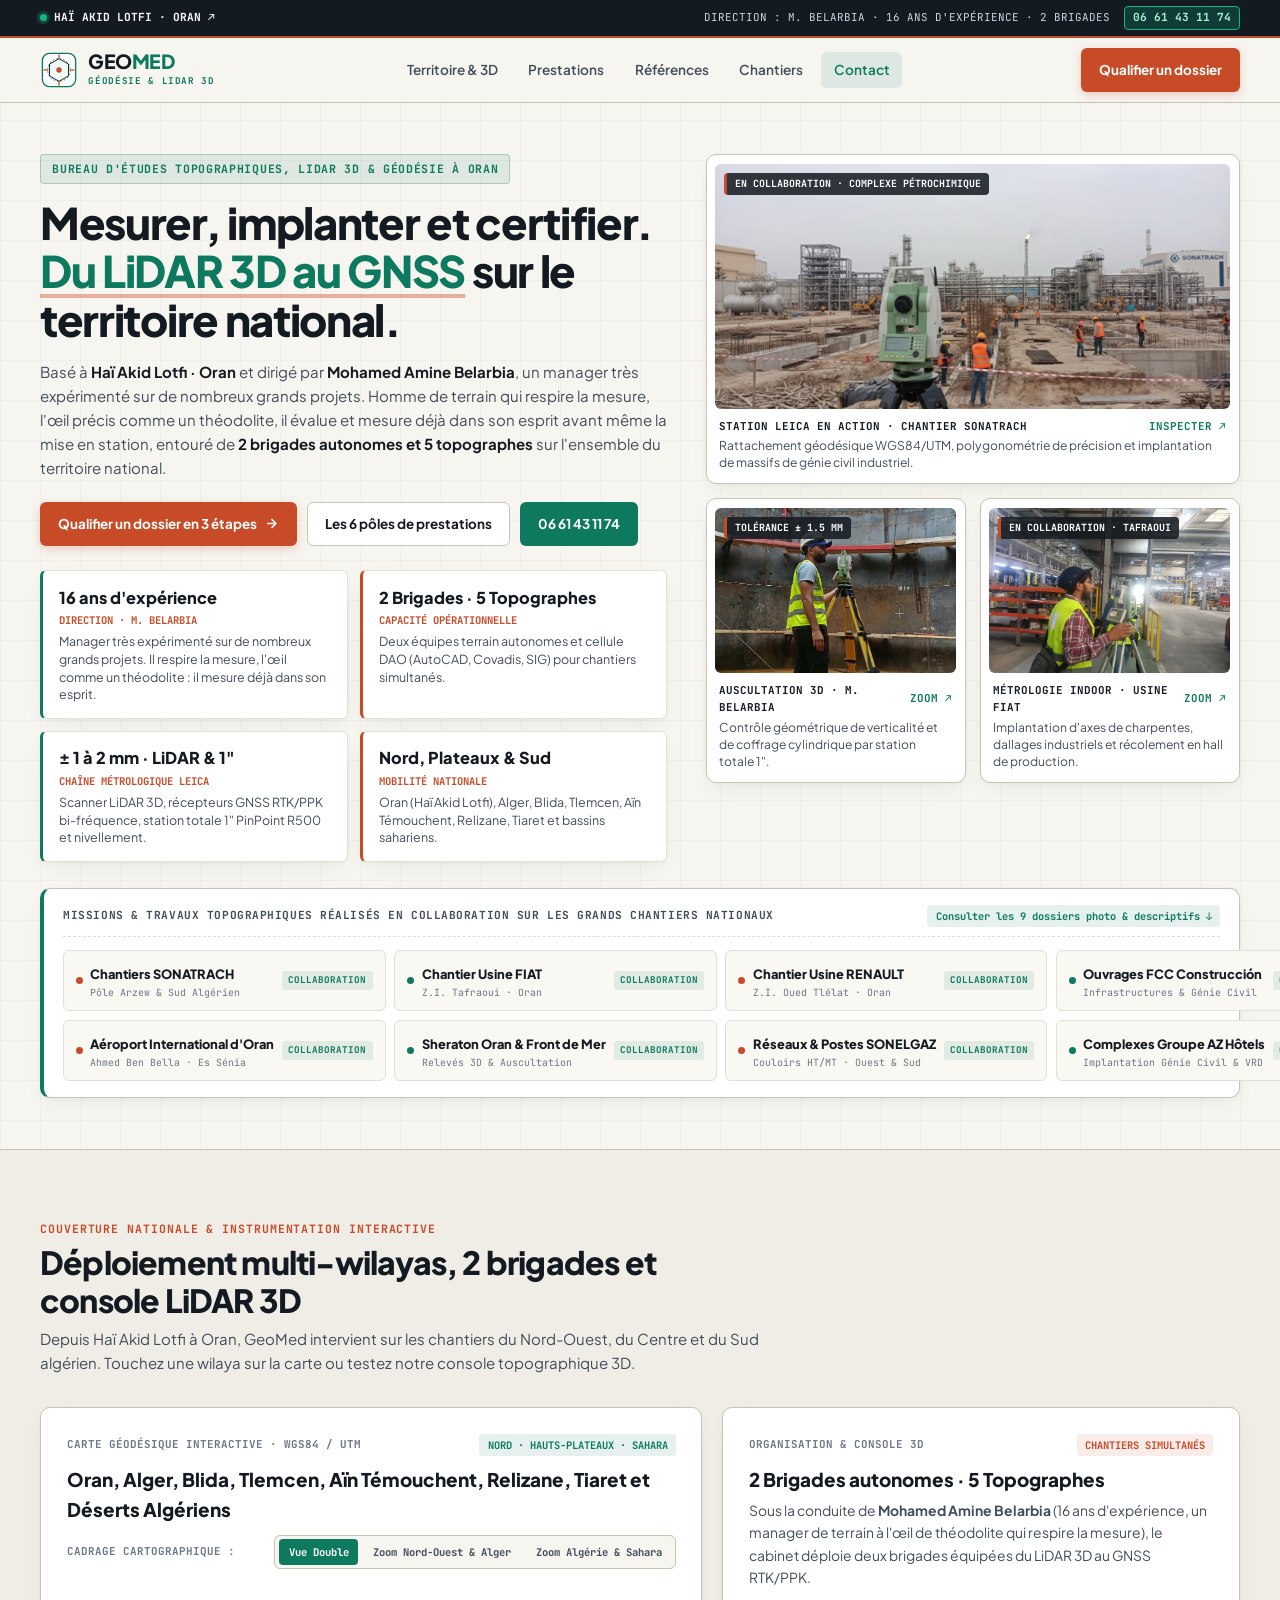
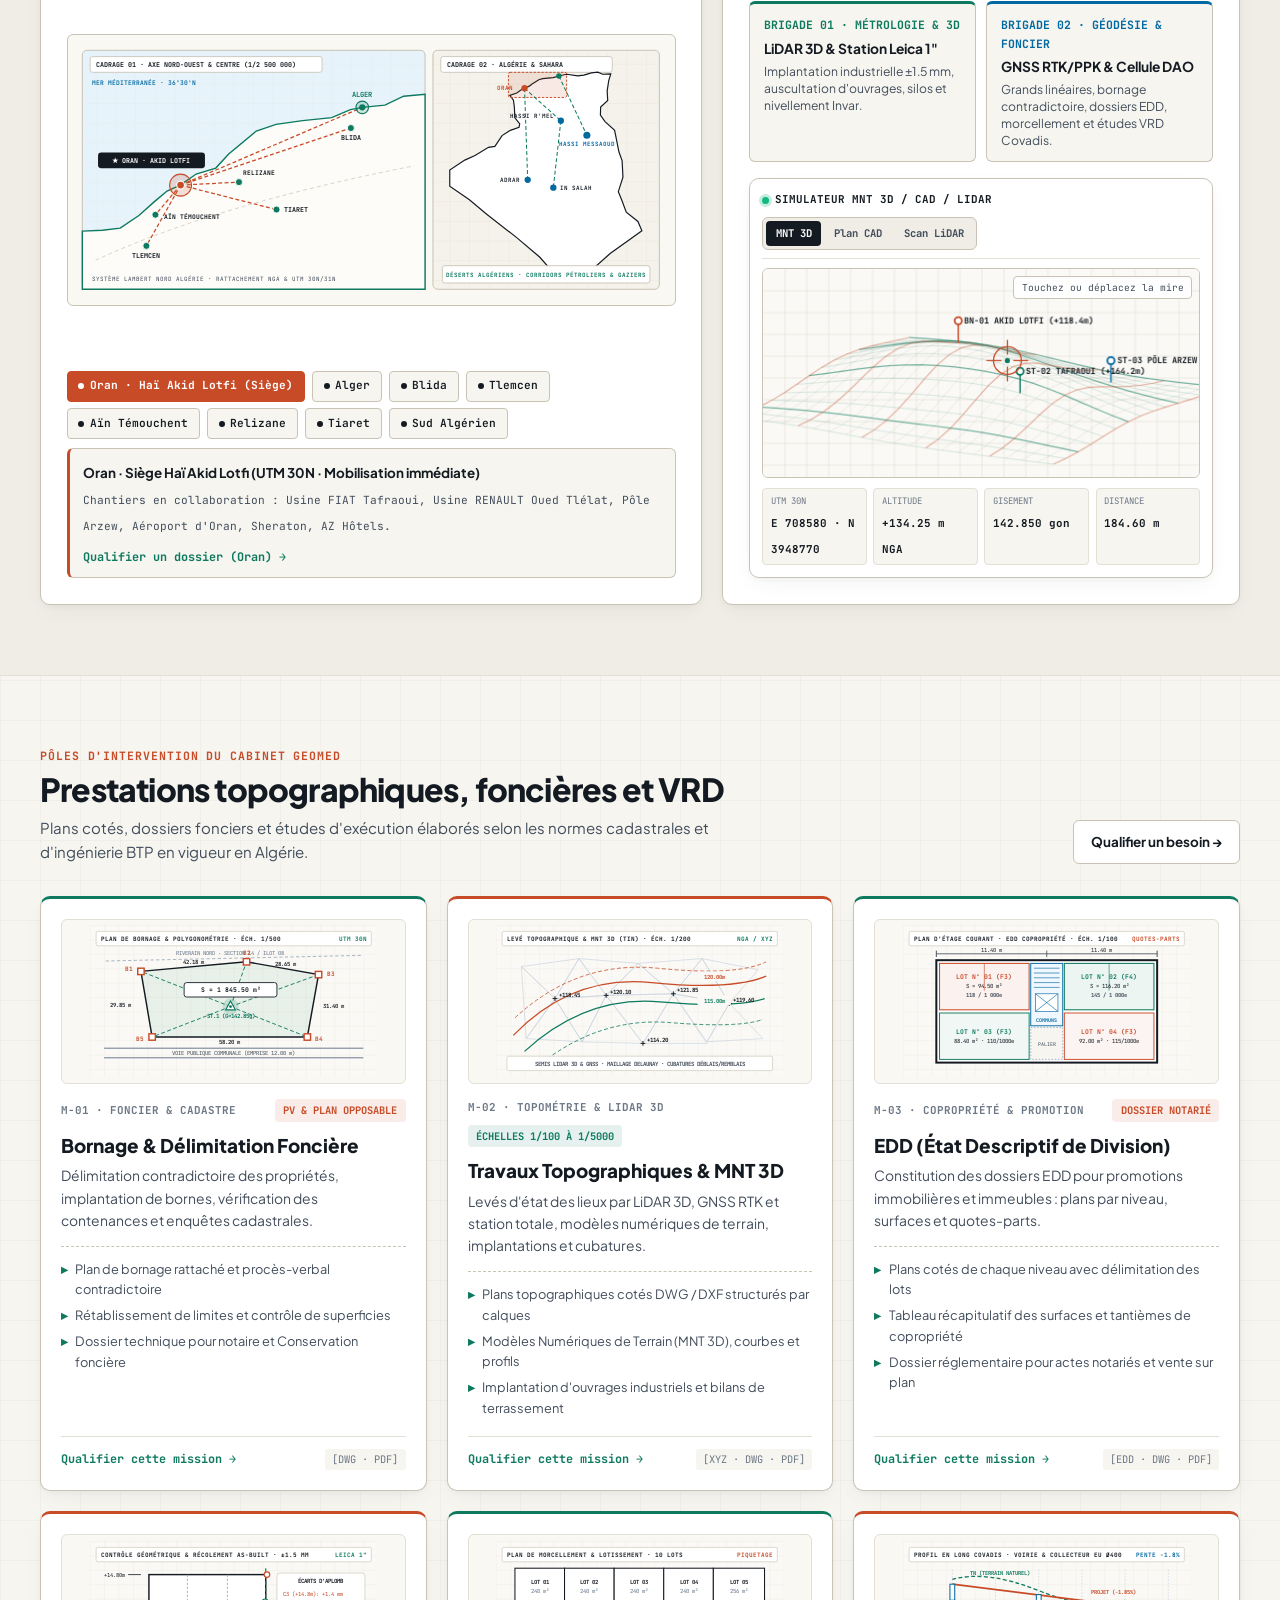
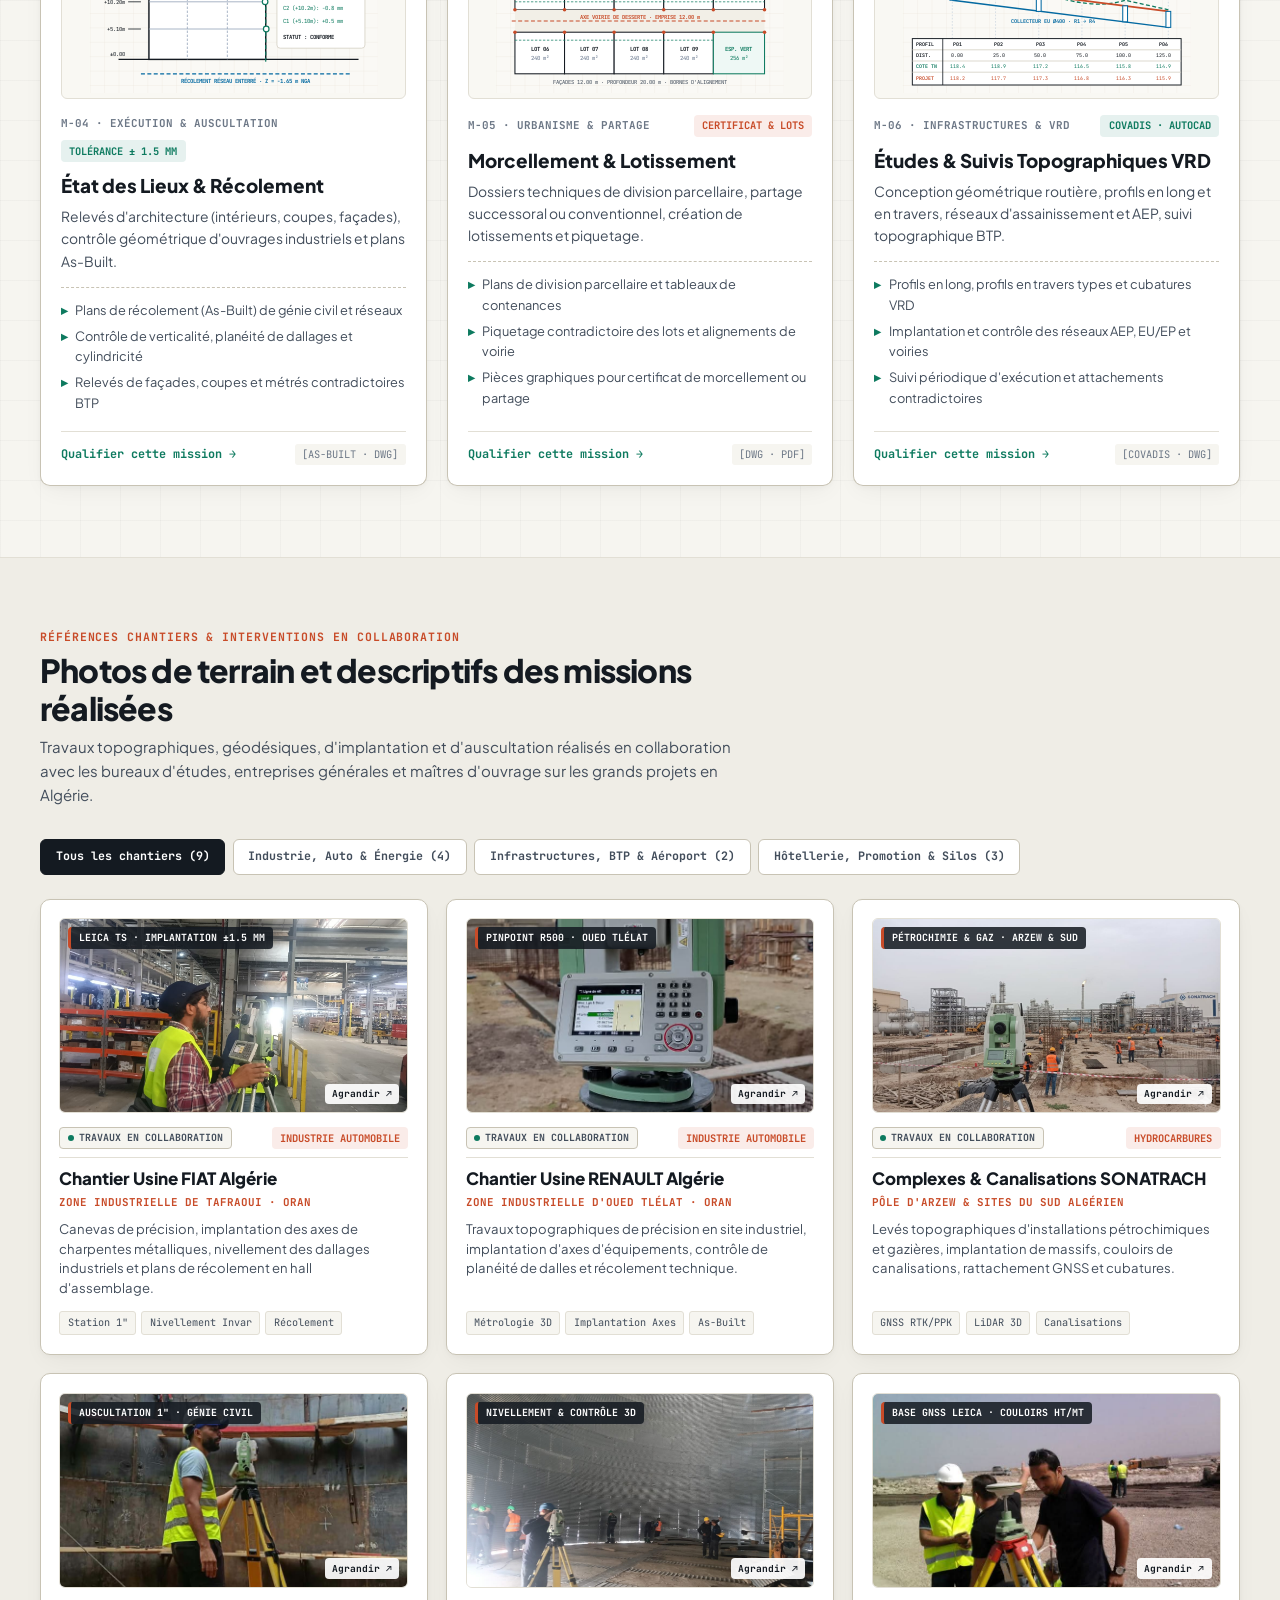
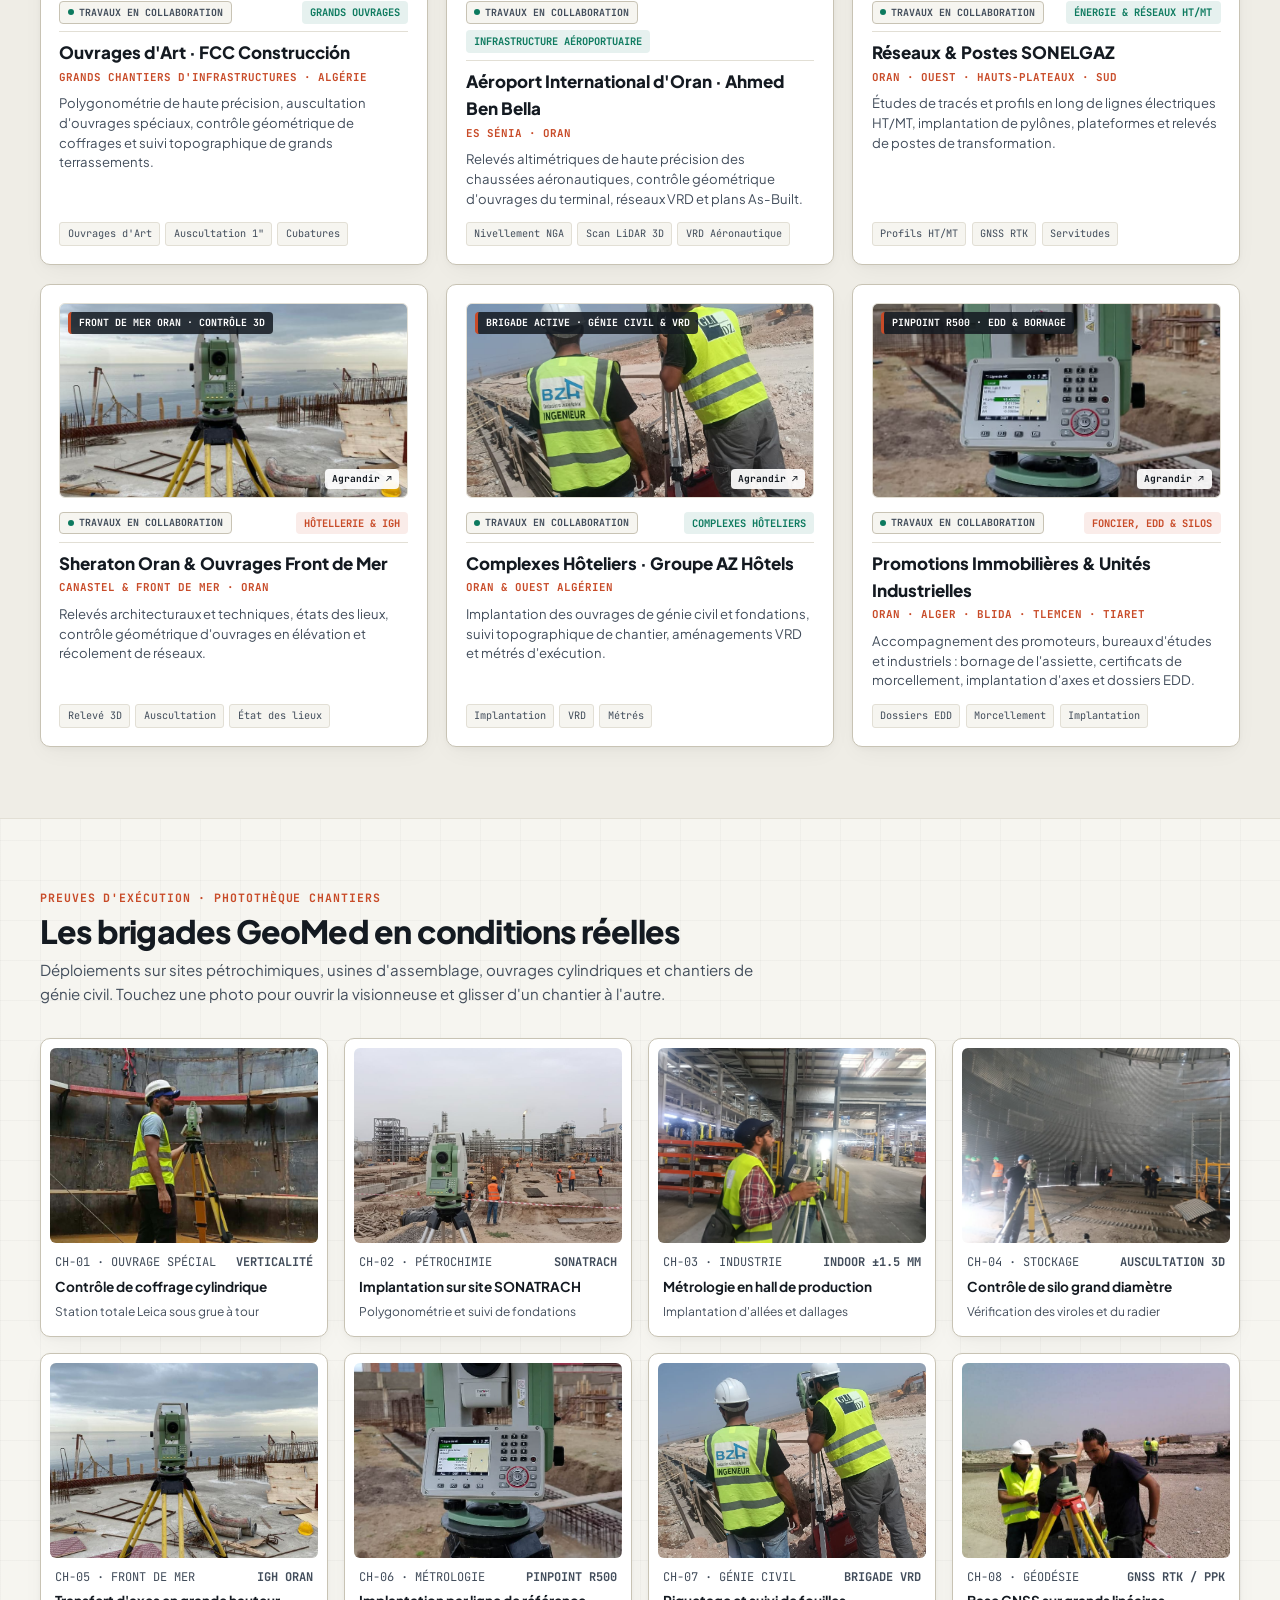
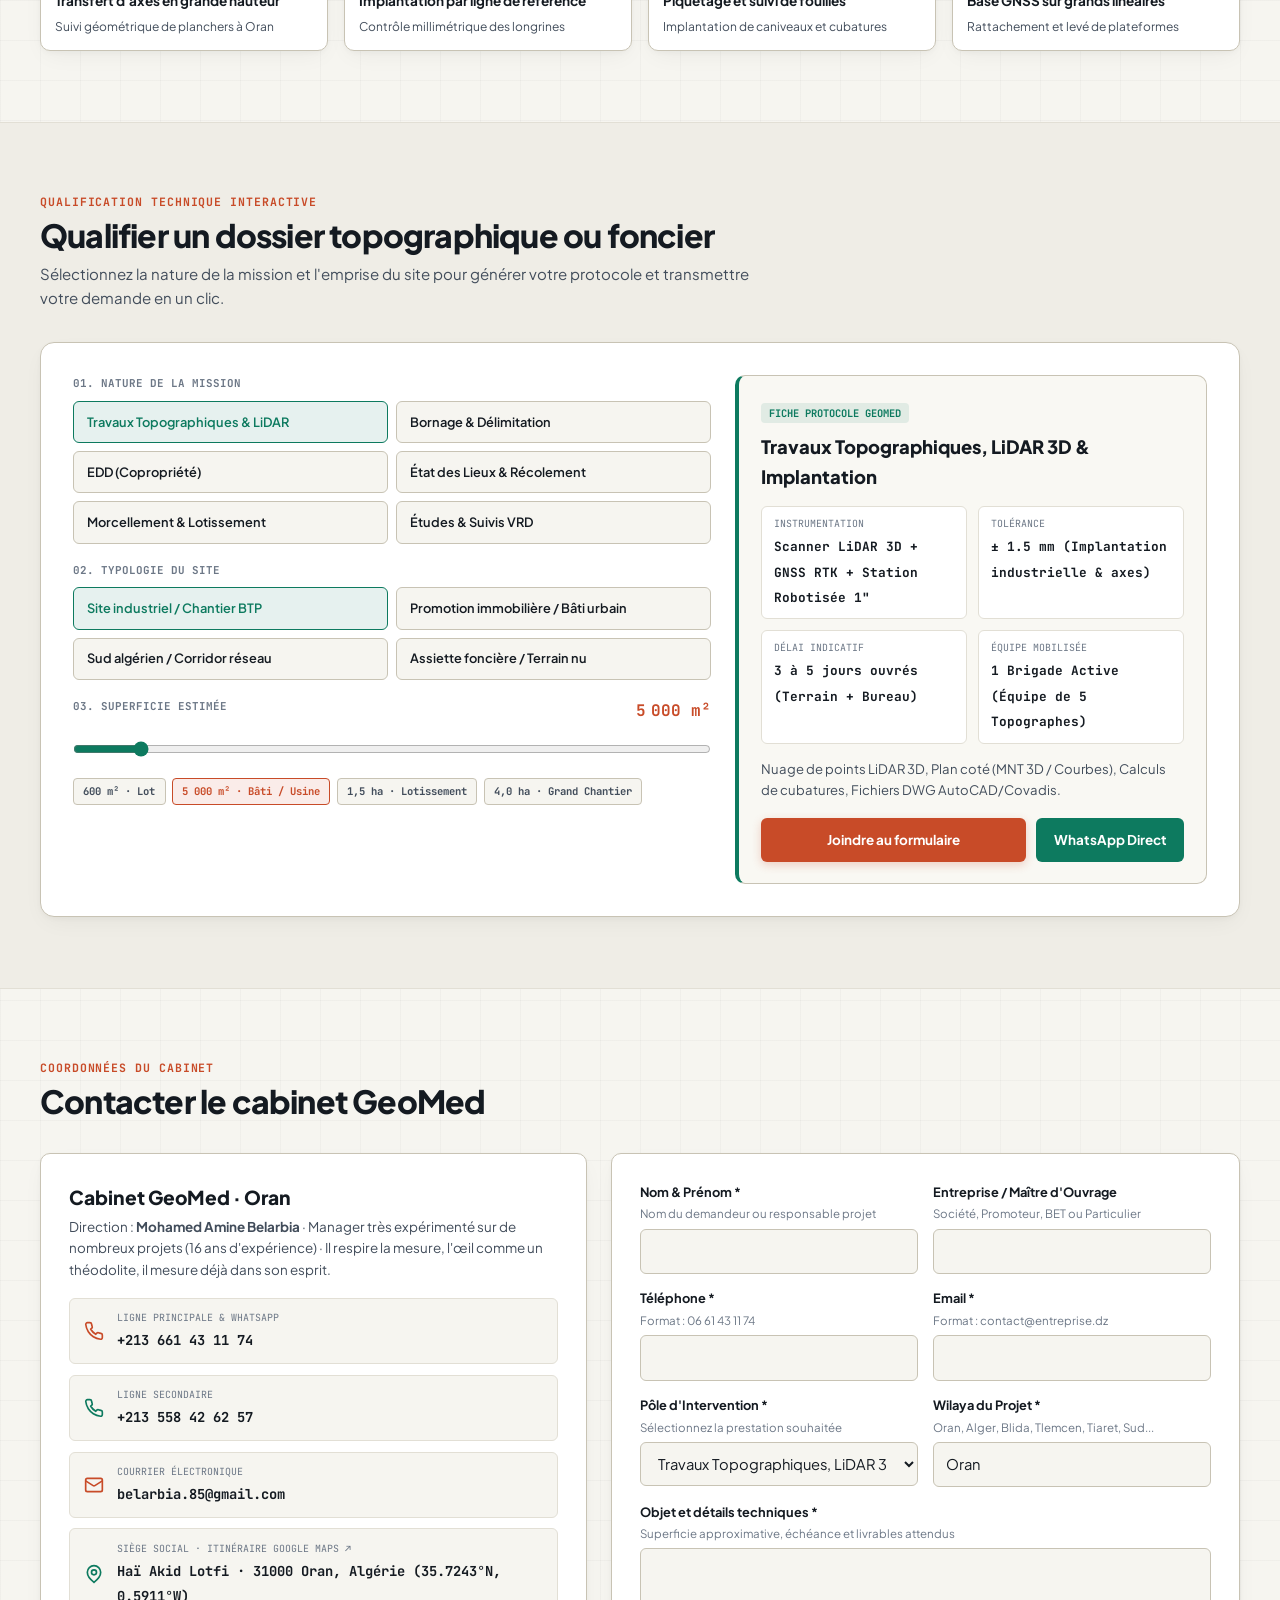
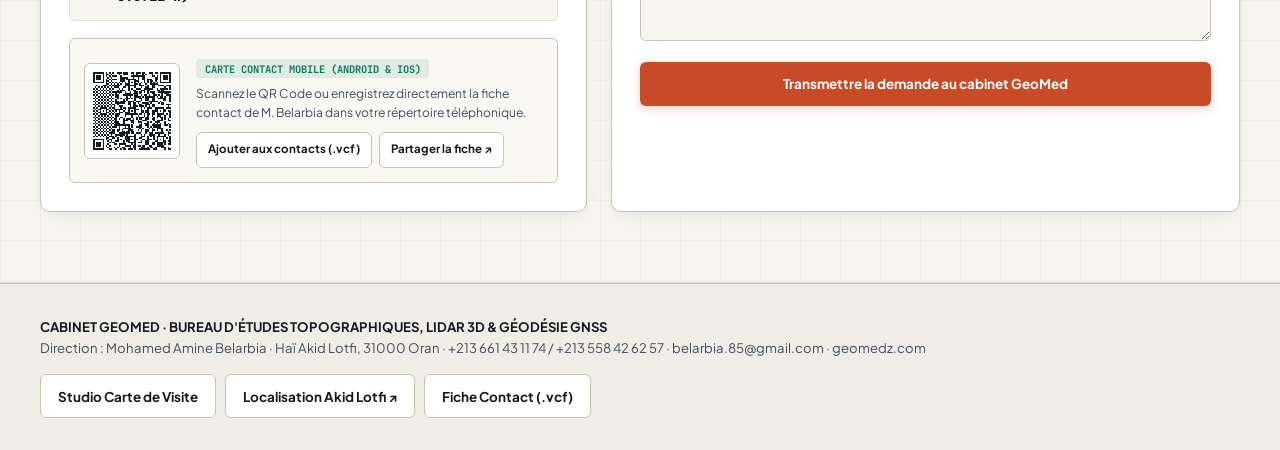
==== commit 7e660bc5: "Declutter and justify header bar and brand lockup on mobile and desktop" ====
--- a/index.html
+++ b/index.html
@@ -13,7 +13,7 @@
   <link rel="preconnect" href="https://fonts.googleapis.com">
   <link rel="preconnect" href="https://fonts.gstatic.com" crossorigin>
   <link href="https://fonts.googleapis.com/css2?family=JetBrains+Mono:wght@400;600;700&family=Plus+Jakarta+Sans:wght@400;500;600;700;800&display=swap" rel="stylesheet">
-  <link rel="stylesheet" href="styles.css?v=20261028-v4">
+  <link rel="stylesheet" href="styles.css?v=20261028-v5">
 </head>
 <body>
 
@@ -30,9 +30,9 @@
                 <polygon points="32,13 48,22 48,42 32,51 16,42 16,22" stroke="#141A21" stroke-width="1.6" fill="#EEF8F5"/>
                 <circle cx="32" cy="32" r="4.5" fill="#C84B28"/>
               </svg>
-              <div>
+              <div class="brand-text-col">
                 <div class="brand-title">GEO<span>MED</span></div>
-                <span class="brand-sub">HAÏ AKID LOTFI · ORAN</span>
+                <span class="brand-sub">GÉODÉSIE &amp; LIDAR 3D</span>
               </div>
             </div>
             <button type="button" id="drawer-close" class="drawer-close-btn" aria-label="Fermer le menu">✕</button>
@@ -120,28 +120,24 @@
     </div>
   </div>
 
-  <!-- BARRE TÉLÉMÉTRIQUE SUPÉRIEURE -->
+  <!-- BARRE TÉLÉMÉTRIQUE SUPÉRIEURE JUSTIFIÉE -->
   <div class="top-telemetry-bar">
     <div class="container top-telemetry-inner">
-      <div class="telemetry-pills">
-        <span class="telemetry-chip rtk-live">
-          <i class="pulse-dot" aria-hidden="true"></i>
-          <span>RTK FIX · 2 BRIGADES</span>
-        </span>
-        <span class="telemetry-chip highlight">CABINET GEOMED · ORAN</span>
-        <span class="telemetry-chip">DIRECTION : M. BELARBIA · 16 ANS D'EXPÉRIENCE</span>
-        <a href="https://maps.app.goo.gl/W18PGV1Ee4tDKSPc6" target="_blank" rel="noopener" class="telemetry-chip">HAÏ AKID LOTFI · ORAN ↗</a>
-      </div>
-      <div class="telemetry-pills telemetry-coords-desktop">
-        <span>WGS84 / UTM ZONE 30N · 35°43'27"N · 0°35'28"W</span>
+      <a href="https://maps.app.goo.gl/W18PGV1Ee4tDKSPc6" target="_blank" rel="noopener" class="telemetry-bar-left">
+        <i class="pulse-dot" aria-hidden="true"></i>
+        <span>HAÏ AKID LOTFI · ORAN ↗</span>
+      </a>
+      <div class="telemetry-bar-right">
+        <span class="telemetry-desktop-only">DIRECTION : M. BELARBIA · 16 ANS D'EXPÉRIENCE · 2 BRIGADES</span>
+        <a href="tel:+213661431174" class="telemetry-phone-link">06 61 43 11 74</a>
       </div>
     </div>
   </div>
 
-  <!-- HEADER STICKY -->
+  <!-- HEADER STICKY ÉPURÉ & JUSTIFIÉ -->
   <header class="site-header">
     <div class="container header-inner">
-      <a href="#top" class="brand-lockup" aria-label="GeoMed · Bureau d'Études Topographiques à Oran">
+      <a href="#top" class="brand-lockup" aria-label="GeoMed · Géodésie, LiDAR 3D et Topographie à Oran">
         <svg class="brand-mark-svg" viewBox="0 0 64 64" fill="none" aria-hidden="true">
           <rect x="4" y="4" width="56" height="56" rx="12" fill="#FFFFFF" stroke="#0D7A5F" stroke-width="2.2"/>
           <circle cx="32" cy="32" r="19" stroke="#0D7A5F" stroke-width="1.4" stroke-dasharray="3 3"/>
@@ -152,24 +148,26 @@
           <line x1="50" y1="32" x2="58" y2="32" stroke="#C84B28" stroke-width="2.2"/>
           <circle cx="32" cy="32" r="4.5" fill="#C84B28"/>
         </svg>
-        <div>
+        <div class="brand-text-col">
           <div class="brand-title">GEO<span>MED</span></div>
-          <span class="brand-sub">BUREAU TOPOGRAPHIQUE · ORAN</span>
+          <span class="brand-sub">GÉODÉSIE &amp; LIDAR 3D</span>
         </div>
       </a>
 
       <nav class="main-nav" aria-label="Navigation principale">
-        <a href="#territoire" class="nav-link">Territoire &amp; Brigades</a>
+        <a href="#territoire" class="nav-link">Territoire &amp; 3D</a>
         <a href="#services" class="nav-link">Prestations</a>
         <a href="#references" class="nav-link">Références</a>
         <a href="#terrain" class="nav-link">Chantiers</a>
-        <a href="#qualifier" class="nav-link">Qualification</a>
         <a href="#contact" class="nav-link">Contact</a>
       </nav>
 
       <div class="header-actions">
-        <a href="tel:+213661431174" class="btn btn-phone-chip">06 61 43 11 74</a>
-        <a href="#qualifier" class="btn btn-primary">Qualifier un dossier</a>
+        <a href="#qualifier" class="btn btn-primary header-cta-desktop">Qualifier un dossier</a>
+        <a href="tel:+213661431174" class="mobile-header-call" aria-label="Appeler directement le 06 61 43 11 74">
+          <svg width="15" height="15" viewBox="0 0 24 24" fill="none" stroke="currentColor" stroke-width="2.2" aria-hidden="true"><path d="M22 16.92v3a2 2 0 0 1-2.18 2 19.79 19.79 0 0 1-8.63-3.07 19.5 19.5 0 0 1-6-6 19.79 19.79 0 0 1-3.07-8.67A2 2 0 0 1 4.11 2h3a2 2 0 0 1 2 1.72c.127.96.361 1.903.7 2.81a2 2 0 0 1-.45 2.11L8.09 9.91a16 16 0 0 0 6 6l1.27-1.27a2 2 0 0 1 2.11-.45c.907.339 1.85.573 2.81.7A2 2 0 0 1 22 16.92z"/></svg>
+          <span>Appeler</span>
+        </a>
         <button type="button" id="drawer-open" class="drawer-trigger-btn" aria-label="Ouvrir le menu de navigation" aria-expanded="false" aria-controls="drawer">
           <svg width="18" height="18" viewBox="0 0 24 24" fill="none" stroke="currentColor" stroke-width="2.2" aria-hidden="true">
             <path d="M4 7h16M4 12h16M4 17h12"/>
--- a/styles.css
+++ b/styles.css
@@ -174,14 +174,14 @@
 }
 
 /* ==========================================================================
-   1. BARRE TÉLÉMÉTRIQUE SUPÉRIEURE (SCROLL HORIZONTAL SUR MOBILE)
+   1. BARRE TÉLÉMÉTRIQUE SUPÉRIEURE JUSTIFIÉE (GAUCHE / DROITE)
    ========================================================================== */
 .top-telemetry-bar {
   background: var(--ink-primary);
   color: #f8fafc;
   font-family: var(--font-mono);
-  font-size: 0.72rem;
-  padding-block: 0.42rem;
+  font-size: 0.7rem;
+  padding-block: 0.38rem;
   border-bottom: 2px solid var(--btp-orange);
 }
 
@@ -189,45 +189,42 @@
   display: flex;
   justify-content: space-between;
   align-items: center;
+  gap: 0.75rem;
+}
+
+.telemetry-bar-left {
+  display: inline-flex;
+  align-items: center;
+  gap: 0.42rem;
+  font-weight: 700;
+  color: #f8fafc;
+  white-space: nowrap;
+}
+
+.telemetry-bar-left:hover {
+  color: #a7f3d0;
+}
+
+.telemetry-bar-right {
+  display: inline-flex;
+  align-items: center;
   gap: 0.85rem;
-}
-
-.telemetry-pills {
-  display: flex;
-  align-items: center;
-  gap: 0.65rem;
-  overflow-x: auto;
   white-space: nowrap;
-  scrollbar-width: none;
-}
-
-.telemetry-pills::-webkit-scrollbar {
-  display: none;
-}
-
-.telemetry-chip {
+}
+
+.telemetry-desktop-only {
+  color: #cbd5e1;
+  font-size: 0.68rem;
+}
+
+.telemetry-phone-link {
   display: inline-flex;
   align-items: center;
-  gap: 0.4rem;
-  padding: 0.16rem 0.55rem;
+  padding: 0.12rem 0.5rem;
   border-radius: 4px;
-  background: rgba(255, 255, 255, 0.08);
-  border: 1px solid rgba(255, 255, 255, 0.14);
-  color: #e2e8f0;
-  flex-shrink: 0;
-}
-
-.telemetry-chip.highlight {
-  background: rgba(13, 122, 95, 0.32);
-  border-color: #10b981;
+  background: rgba(13, 122, 95, 0.35);
+  border: 1px solid #10b981;
   color: #a7f3d0;
-  font-weight: 600;
-}
-
-.telemetry-chip.rtk-live {
-  background: rgba(200, 75, 40, 0.25);
-  border-color: #f97316;
-  color: #ffedd5;
   font-weight: 700;
 }
 
@@ -242,13 +239,13 @@
 }
 
 /* ==========================================================================
-   2. EN-TÊTE STICKY & BOUTON TIROIR MOBILE
+   2. EN-TÊTE STICKY ÉPURÉ, AÉRÉ & PARFAITEMENT JUSTIFIÉ
    ========================================================================== */
 .site-header {
   position: sticky;
   top: 0;
   z-index: 90;
-  background: rgba(246, 245, 240, 0.94);
+  background: rgba(246, 245, 240, 0.95);
   backdrop-filter: blur(12px);
   -webkit-backdrop-filter: blur(12px);
   border-bottom: 1px solid var(--border-strong);
@@ -258,27 +255,35 @@
   display: flex;
   align-items: center;
   justify-content: space-between;
-  min-height: 68px;
-  gap: 0.75rem;
+  min-height: 64px;
+  gap: 1rem;
 }
 
 .brand-lockup {
-  display: flex;
-  align-items: center;
-  gap: 0.75rem;
-  min-width: 0;
+  display: inline-flex;
+  align-items: center;
+  gap: 0.65rem;
+  flex-shrink: 0;
+  white-space: nowrap;
 }
 
 .brand-mark-svg {
-  width: 42px;
-  height: 42px;
+  width: 38px;
+  height: 38px;
   flex-shrink: 0;
+}
+
+.brand-text-col {
+  display: flex;
+  flex-direction: column;
+  justify-content: center;
+  white-space: nowrap;
 }
 
 .brand-title {
   font-weight: 800;
-  font-size: 1.24rem;
-  letter-spacing: -0.03em;
+  font-size: 1.22rem;
+  letter-spacing: -0.025em;
   color: var(--ink-primary);
   line-height: 1.05;
 }
@@ -290,28 +295,33 @@
 .brand-sub {
   display: block;
   font-family: var(--font-mono);
-  font-size: 0.64rem;
-  color: var(--ink-secondary);
-  letter-spacing: 0.06em;
-  margin-top: 0.14rem;
+  font-size: 0.58rem;
+  font-weight: 700;
+  color: var(--leica-green);
+  letter-spacing: 0.07em;
+  margin-top: 0.12rem;
+  white-space: nowrap;
 }
 
 .main-nav {
   display: flex;
   align-items: center;
-  gap: 0.25rem;
+  justify-content: center;
+  gap: 0.35rem;
+  margin-inline: auto;
 }
 
 .nav-link {
   font-size: 0.85rem;
   font-weight: 600;
   color: var(--ink-secondary);
-  padding: 0.45rem 0.72rem;
-  border-radius: var(--radius-sm);
-  position: relative;
+  padding: 0.45rem 0.78rem;
+  border-radius: var(--radius-sm);
+  white-space: nowrap;
 }
 
 .nav-link:hover,
+.nav-link.active,
 .nav-link.is-active {
   color: var(--leica-green);
   background: var(--leica-green-soft);
@@ -320,7 +330,31 @@
 .header-actions {
   display: flex;
   align-items: center;
-  gap: 0.55rem;
+  justify-content: flex-end;
+  gap: 0.5rem;
+  flex-shrink: 0;
+}
+
+.mobile-header-call {
+  display: none;
+  align-items: center;
+  justify-content: center;
+  gap: 0.35rem;
+  min-height: 38px;
+  padding: 0.4rem 0.72rem;
+  border-radius: var(--radius-sm);
+  background: var(--leica-green);
+  color: #ffffff;
+  font-family: var(--font-mono);
+  font-size: 0.72rem;
+  font-weight: 700;
+  white-space: nowrap;
+}
+
+.mobile-header-call svg {
+  width: 14px;
+  height: 14px;
+  flex-shrink: 0;
 }
 
 .btn {
@@ -2119,12 +2153,18 @@
    ========================================================================== */
 @media (max-width: 1080px) {
   .main-nav,
+  .header-cta-desktop,
   .btn-phone-chip {
     display: none;
   }
 
+  .mobile-header-call,
   .drawer-trigger-btn {
     display: inline-flex;
+  }
+
+  .header-inner {
+    justify-content: space-between;
   }
 
   .hero-grid,
@@ -2154,18 +2194,52 @@
 }
 
 @media (max-width: 680px) {
-  .telemetry-coords-desktop {
+  .telemetry-desktop-only {
     display: none;
   }
 
+  .top-telemetry-bar {
+    font-size: 0.65rem;
+    padding-block: 0.32rem;
+  }
+
   .header-inner {
-    min-height: 60px;
-  }
-
-  .header-actions .btn-primary {
-    padding: 0.48rem 0.72rem;
-    min-height: 38px;
-    font-size: 0.76rem;
+    min-height: 58px;
+    gap: 0.5rem;
+  }
+
+  .brand-lockup {
+    gap: 0.5rem;
+  }
+
+  .brand-mark-svg {
+    width: 34px;
+    height: 34px;
+  }
+
+  .brand-title {
+    font-size: 1.12rem;
+  }
+
+  .brand-sub {
+    font-size: 0.53rem;
+    letter-spacing: 0.05em;
+  }
+
+  .header-actions {
+    gap: 0.38rem;
+  }
+
+  .mobile-header-call {
+    min-height: 36px;
+    padding: 0.35rem 0.62rem;
+    font-size: 0.68rem;
+  }
+
+  .drawer-trigger-btn {
+    min-height: 36px;
+    padding: 0.35rem 0.62rem;
+    font-size: 0.68rem;
   }
 
   .hero-section {
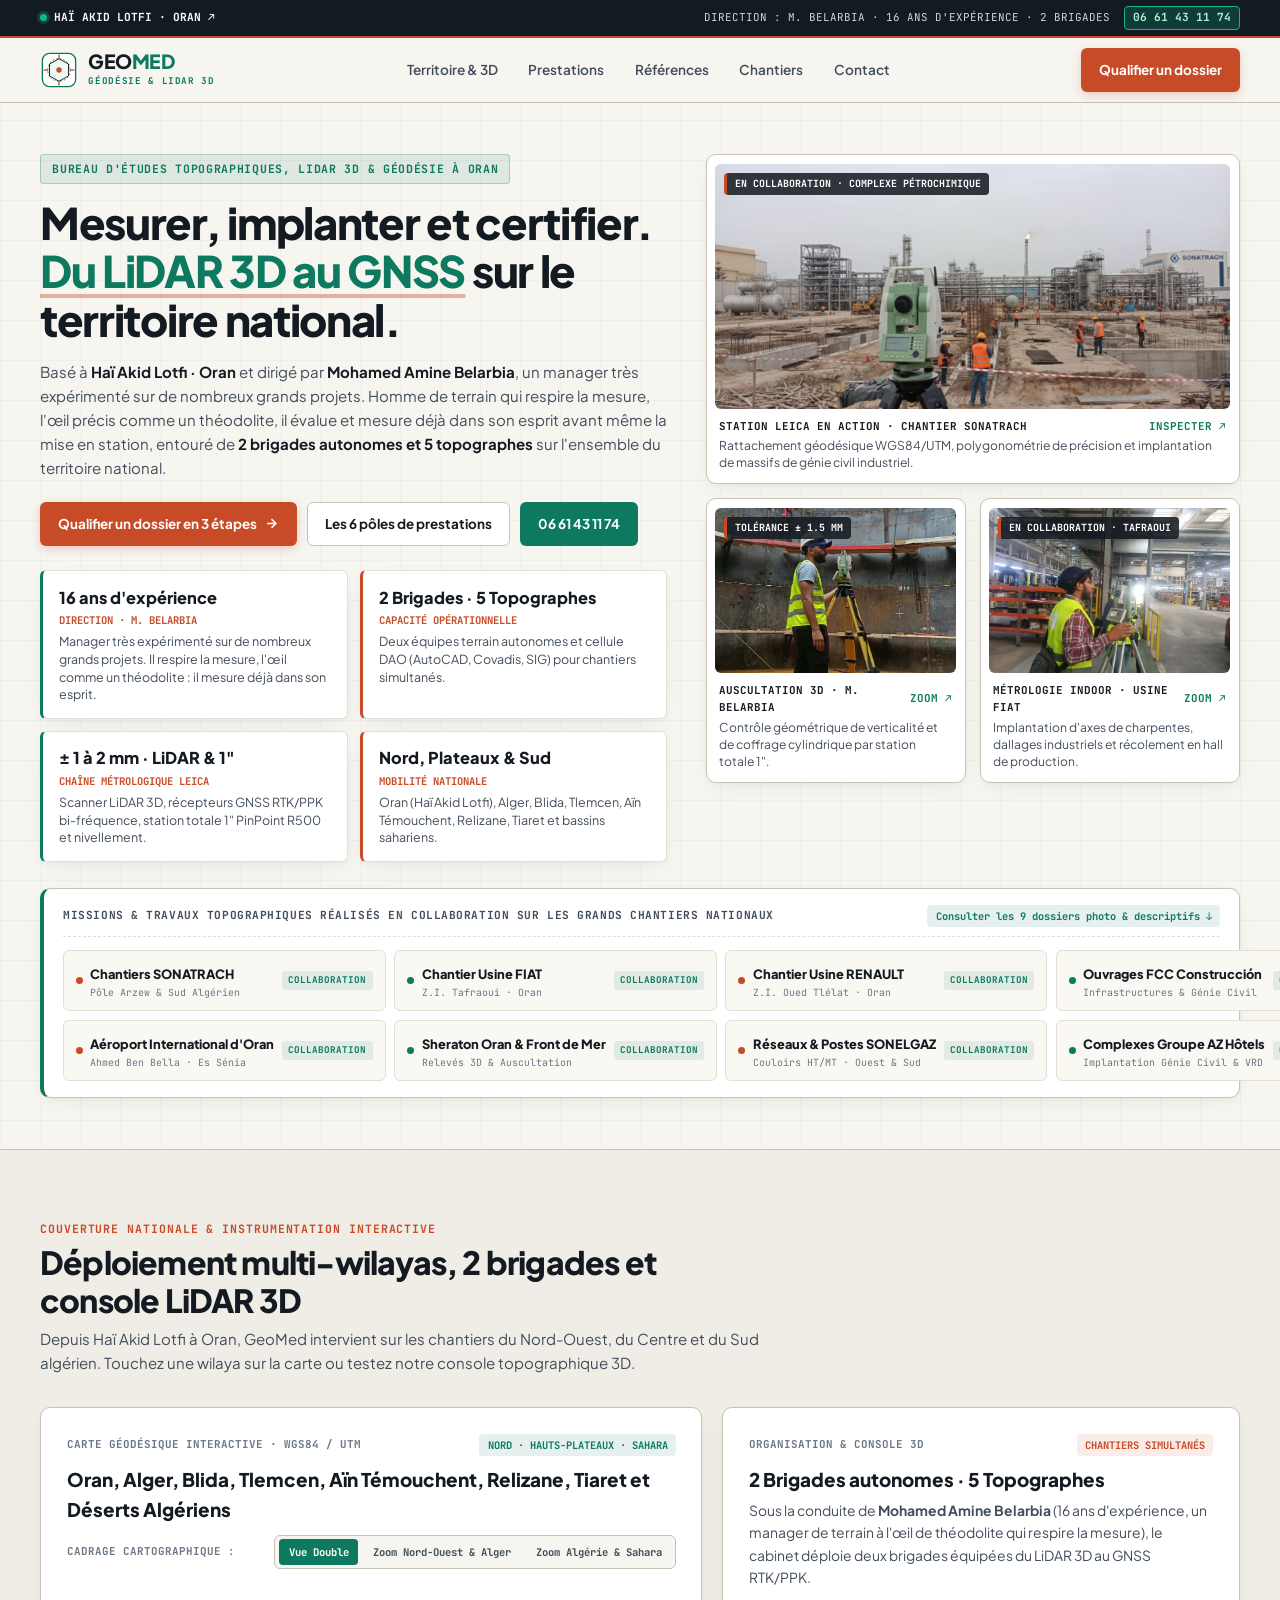
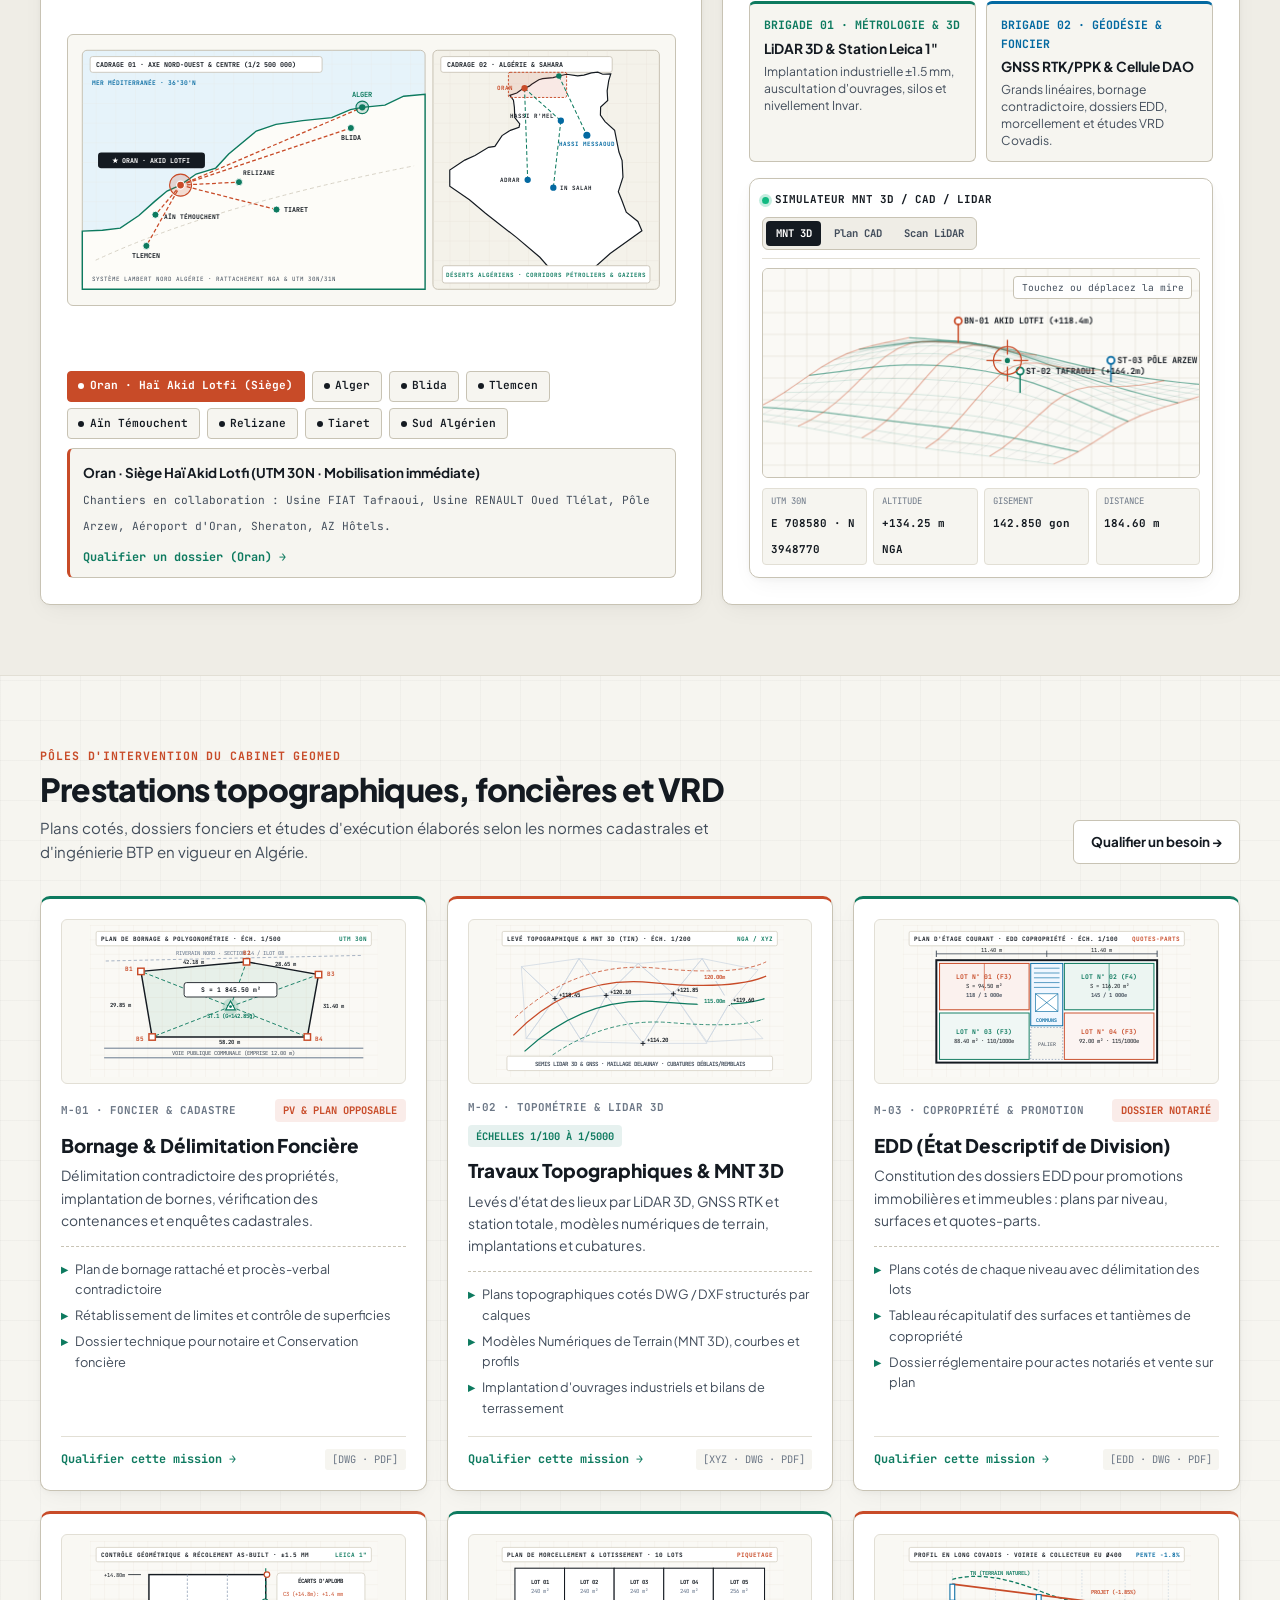
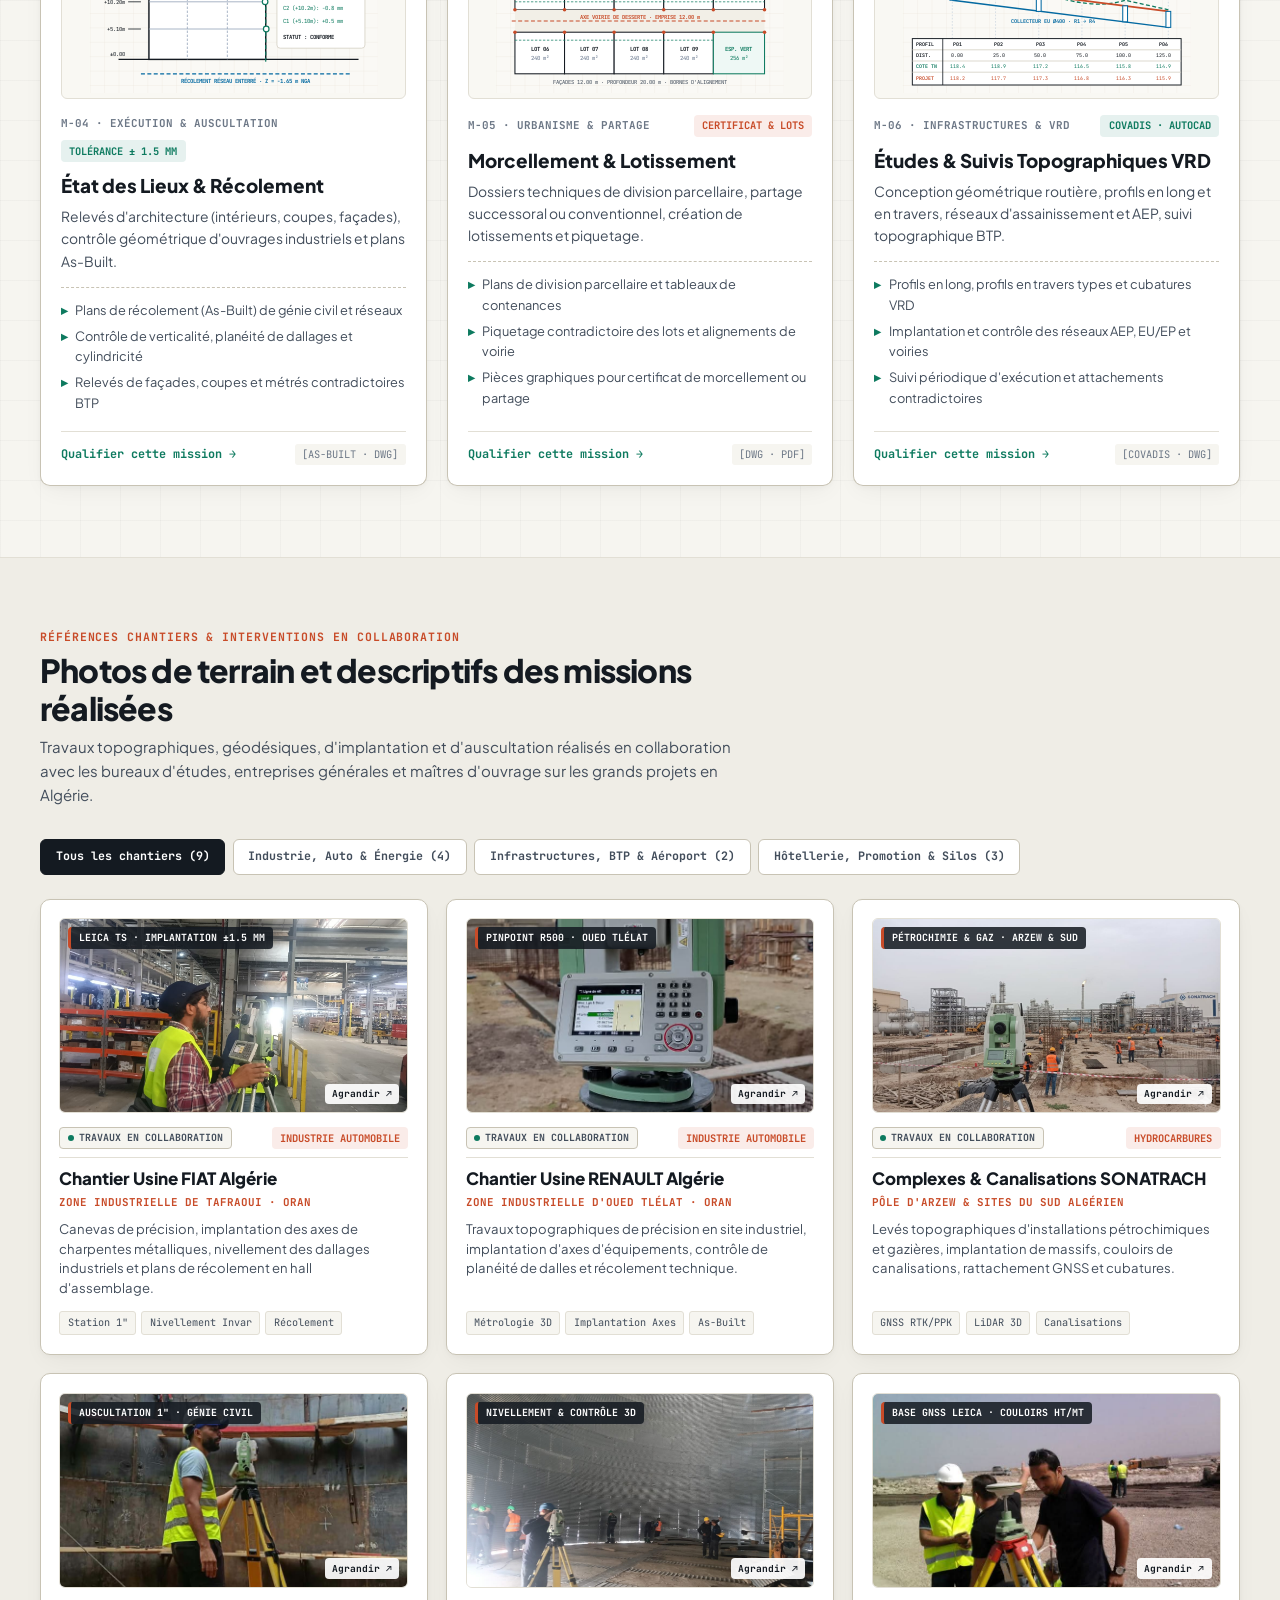
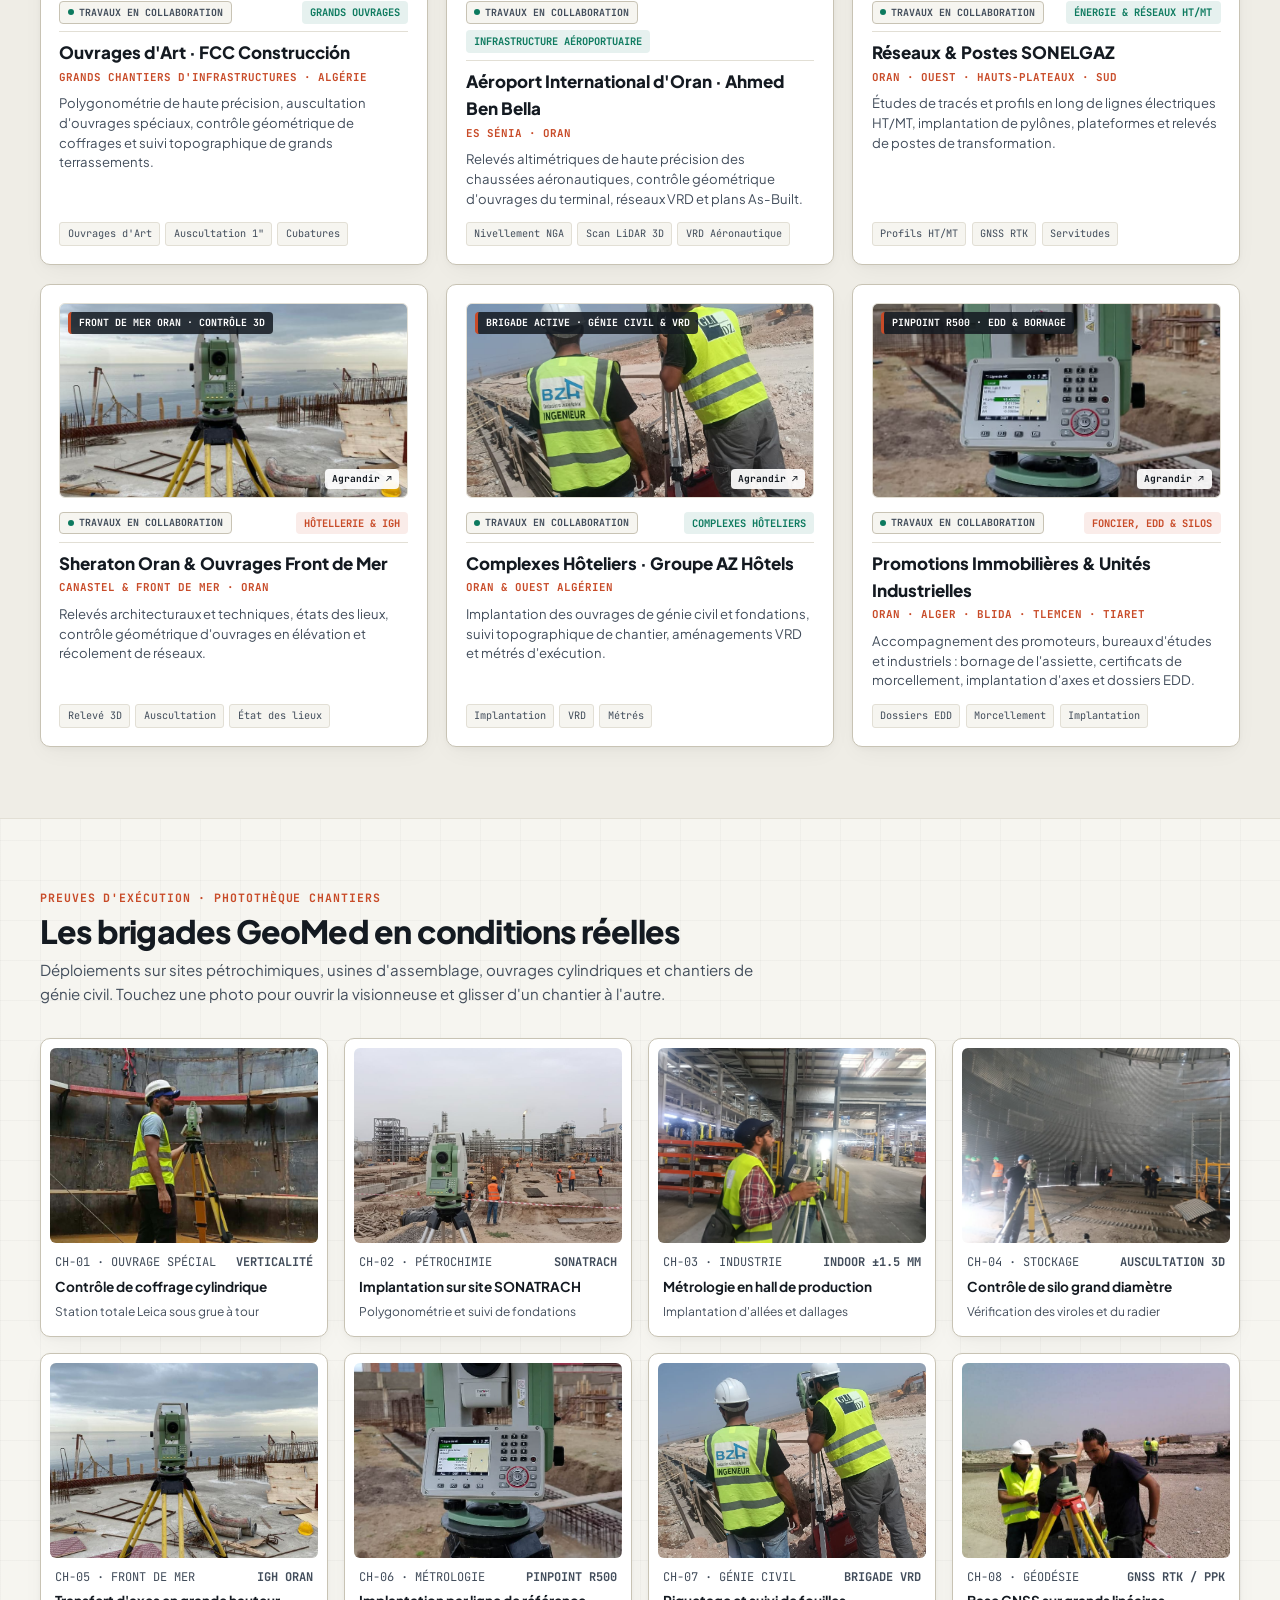
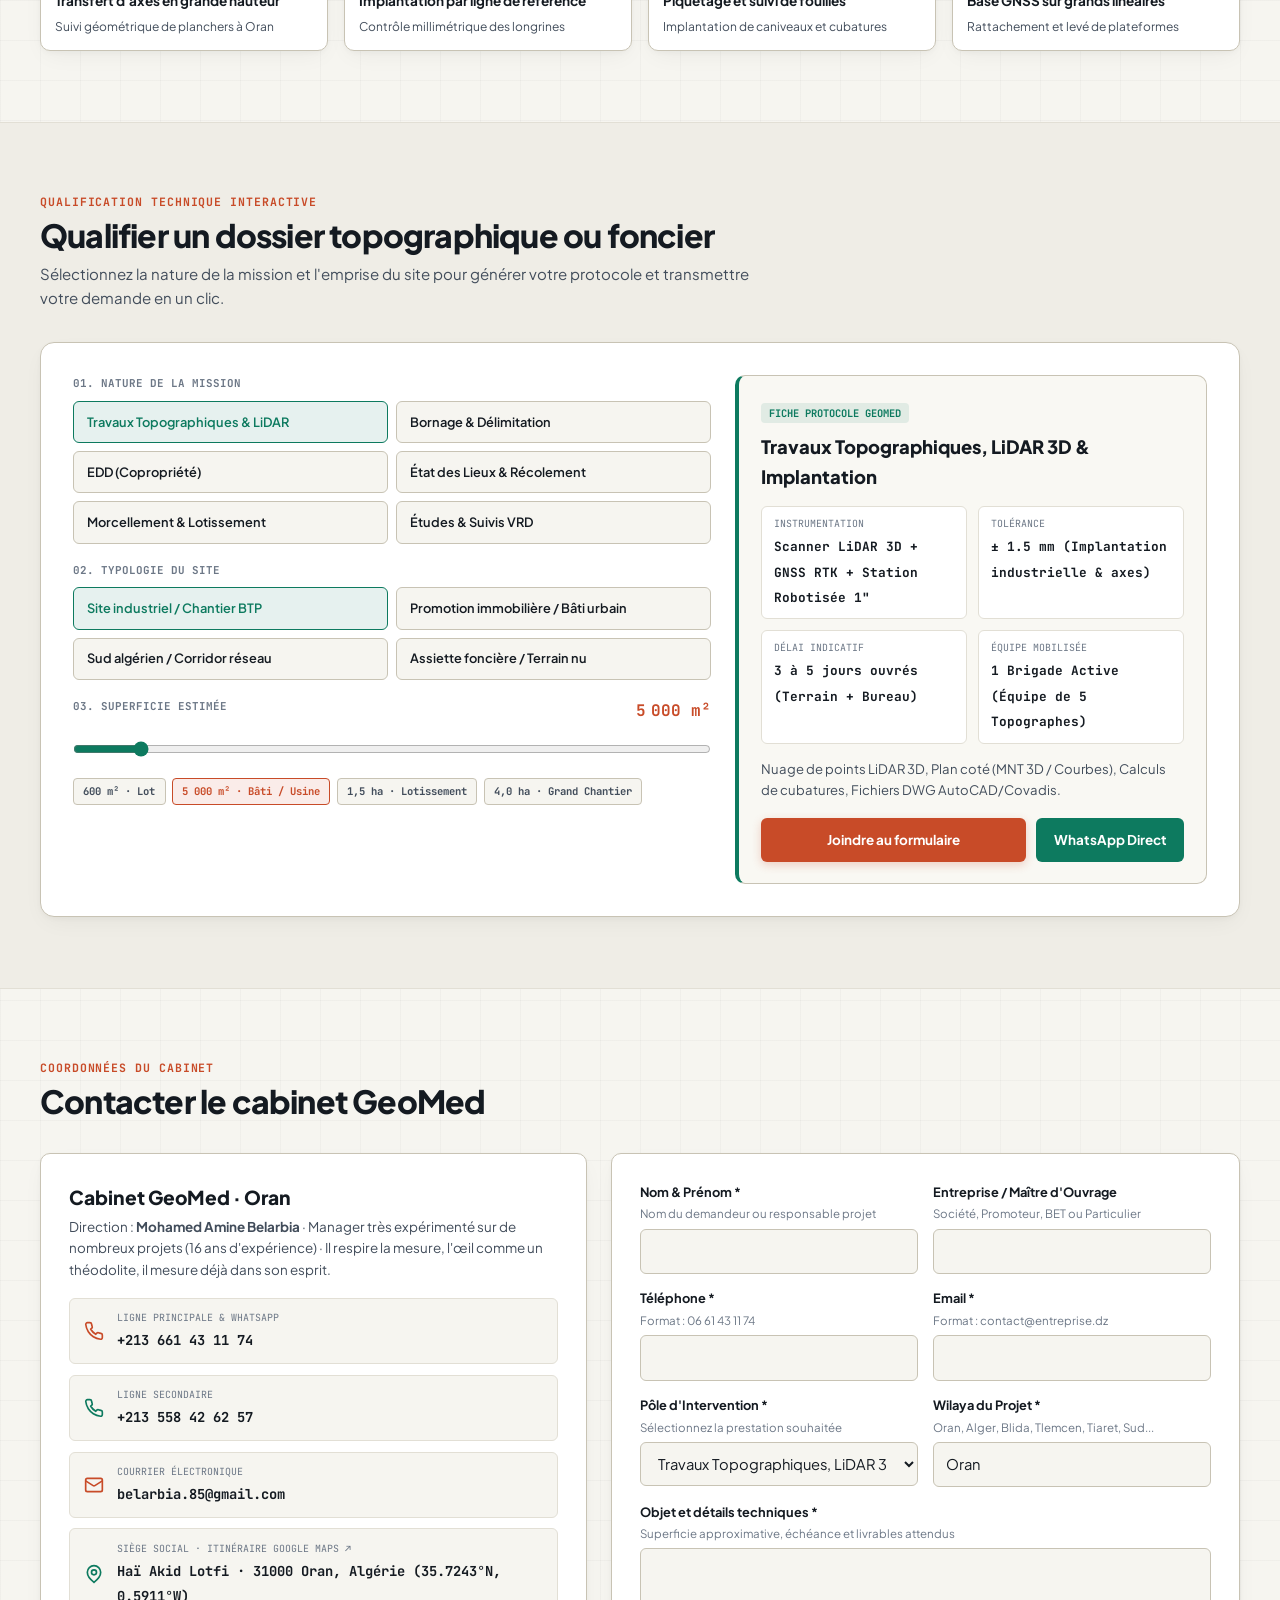
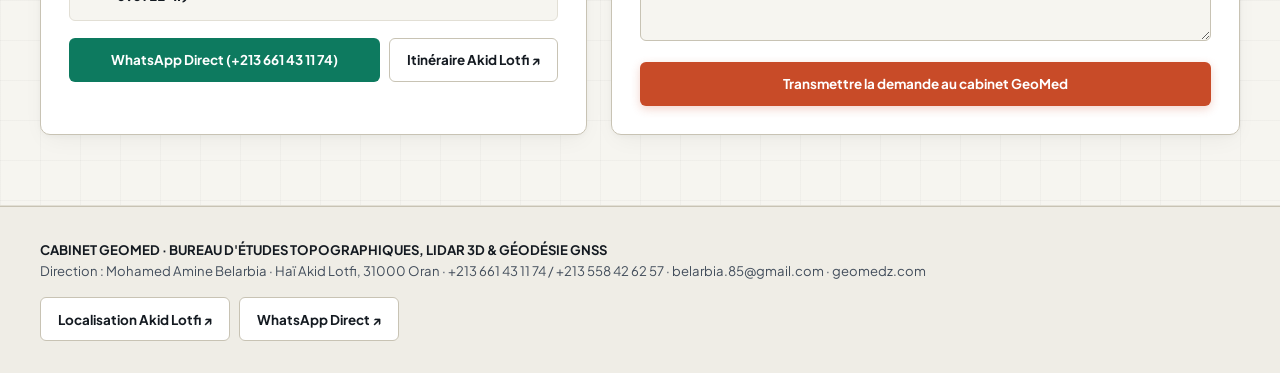
==== commit 61ca7b62: "Remove business card links from website and redesign standalone business card layout" ====
--- a/index.html
+++ b/index.html
@@ -102,7 +102,7 @@
           <li>
             <a href="#contact" class="drawer-nav-item">
               <div>
-                <span>Contact &amp; QR Code vCard</span>
+                <span>Contact &amp; Coordonnées</span>
                 <small>M. Mohamed Amine Belarbia · Oran</small>
               </div>
               <span class="drawer-nav-code">07</span>
@@ -114,7 +114,6 @@
           <a href="tel:+213661431174" class="btn btn-primary">Appeler 06 61 43 11 74</a>
           <a href="https://wa.me/213661431174" target="_blank" rel="noopener" class="btn btn-leica">WhatsApp Direct</a>
           <a href="https://maps.app.goo.gl/W18PGV1Ee4tDKSPc6" target="_blank" rel="noopener" class="btn btn-outline">Itinéraire Akid Lotfi ↗</a>
-          <a href="assets/mohamed-belarbia-geomed.vcf" download="GeoMed_Mohamed_Amine_Belarbia.vcf" class="btn btn-outline">Fiche Contact (.vcf)</a>
         </div>
       </nav>
     </div>
@@ -1501,7 +1500,7 @@
       </div>
     </section>
 
-    <!-- 7. CONTACT & CARTE DE VISITE NUMÉRIQUE QR -->
+    <!-- 7. CONTACT & COORDONNÉES DU CABINET -->
     <section id="contact" class="section">
       <div class="container">
         <div class="section-head">
@@ -1548,22 +1547,13 @@
               </a>
             </div>
 
-            <div class="qr-contact-box">
-              <div class="qr-svg-holder js-geomed-qr" aria-label="QR Code vCard Mohamed Amine Belarbia"></div>
-              <div style="flex:1;">
-                <span class="meta-badge-green">CARTE CONTACT MOBILE (ANDROID &amp; IOS)</span>
-                <p style="font-size:0.76rem; color:var(--ink-secondary); margin:0.3rem 0 0.55rem;">
-                  Scannez le QR Code ou enregistrez directement la fiche contact de M. Belarbia dans votre répertoire téléphonique.
-                </p>
-                <div style="display:flex; gap:0.45rem; flex-wrap:wrap;">
-                  <a href="assets/mohamed-belarbia-geomed.vcf" download="GeoMed_Mohamed_Amine_Belarbia.vcf" class="btn btn-outline" style="padding:0.38rem 0.68rem; min-height:36px; font-size:0.72rem;">
-                    <span>Ajouter aux contacts (.vcf)</span>
-                  </a>
-                  <button type="button" id="btn-share-geomed" class="btn btn-outline" style="padding:0.38rem 0.68rem; min-height:36px; font-size:0.72rem;">
-                    <span>Partager la fiche ↗</span>
-                  </button>
-                </div>
-              </div>
+            <div style="display:flex; gap:0.6rem; flex-wrap:wrap;">
+              <a href="https://wa.me/213661431174" target="_blank" rel="noopener" class="btn btn-leica" style="flex:1;">
+                <span>WhatsApp Direct (+213 661 43 11 74)</span>
+              </a>
+              <a href="https://maps.app.goo.gl/W18PGV1Ee4tDKSPc6" target="_blank" rel="noopener" class="btn btn-outline">
+                <span>Itinéraire Akid Lotfi ↗</span>
+              </a>
             </div>
           </div>
 
@@ -1648,9 +1638,8 @@
         <span>Direction : Mohamed Amine Belarbia · Haï Akid Lotfi, 31000 Oran · +213 661 43 11 74 / +213 558 42 62 57 · belarbia.85@gmail.com · geomedz.com</span>
       </div>
       <div style="display:flex; gap:0.6rem; flex-wrap:wrap;">
-        <a href="carte-de-visite.html" class="btn btn-outline">Studio Carte de Visite</a>
         <a href="https://maps.app.goo.gl/W18PGV1Ee4tDKSPc6" target="_blank" rel="noopener" class="btn btn-outline">Localisation Akid Lotfi ↗</a>
-        <a href="assets/mohamed-belarbia-geomed.vcf" download="GeoMed_Mohamed_Amine_Belarbia.vcf" class="btn btn-outline">Fiche Contact (.vcf)</a>
+        <a href="https://wa.me/213661431174" target="_blank" rel="noopener" class="btn btn-outline">WhatsApp Direct ↗</a>
       </div>
     </div>
   </footer>
